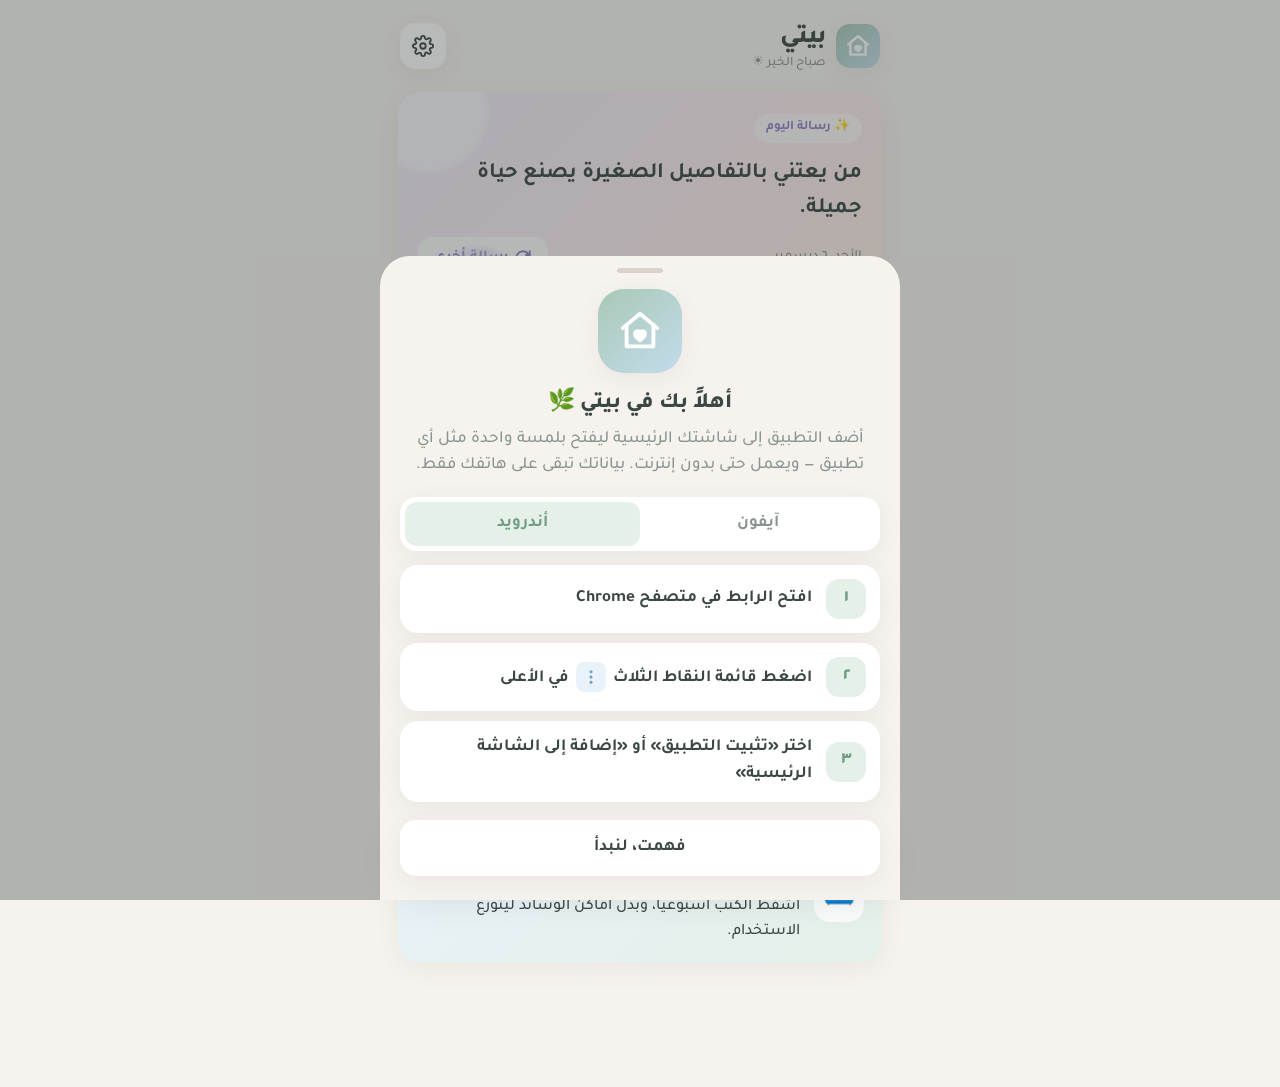
==== index.html @ 594f3a42 "Add files via upload" ====
<!DOCTYPE html>
<html lang="ar" dir="rtl">
<head>
<meta charset="UTF-8">
<meta name="viewport" content="width=device-width, initial-scale=1, viewport-fit=cover">
<meta name="theme-color" content="#F6F3EE">
<meta name="description" content="بيتي — رفيقك اليومي لتنظيم البيت: المهام، الوجبات، التسوق، والميزانية.">
<meta name="apple-mobile-web-app-capable" content="yes">
<meta name="mobile-web-app-capable" content="yes">
<meta name="apple-mobile-web-app-status-bar-style" content="default">
<meta name="apple-mobile-web-app-title" content="بيتي">
<meta property="og:title" content="بيتي — تنظيم البيت">
<meta property="og:description" content="المهام اليومية، الوجبات، التسوق، والميزانية في مكان واحد.">
<meta property="og:image" content="icon-512.png">
<link rel="manifest" href="manifest.json">
<link rel="icon" href="icon-192.png">
<link rel="apple-touch-icon" href="icon-192.png">
<title>بيتي</title>
<style>
@font-face{font-family:'Tajawal';font-style:normal;font-weight:400;font-display:swap;src:url([data-uri]) format('woff2');unicode-range:U+0600-06FF, U+0750-077F, U+0870-0891, U+0897-08E1, U+08E3-08FF, U+200C-200E, U+2010-2011, U+204F, U+2E41, U+FB50-FDFF, U+FE70-FE74, U+FE76-FEFC, U+102E0-102FB, U+10E60-10E7E, U+10EC2-10EC7, U+10EC9-10EEE, U+10EF0-10EFF, U+1EE00-1EE03, U+1EE05-1EE1F, U+1EE21-1EE22, U+1EE24, U+1EE27, U+1EE29-1EE32, U+1EE34-1EE37, U+1EE39, U+1EE3B, U+1EE42, U+1EE47, U+1EE49, U+1EE4B, U+1EE4D-1EE4F, U+1EE51-1EE52, U+1EE54, U+1EE57, U+1EE59, U+1EE5B, U+1EE5D, U+1EE5F, U+1EE61-1EE62, U+1EE64, U+1EE67-1EE6A, U+1EE6C-1EE72, U+1EE74-1EE77, U+1EE79-1EE7C, U+1EE7E, U+1EE80-1EE89, U+1EE8B-1EE9B, U+1EEA1-1EEA3, U+1EEA5-1EEA9, U+1EEAB-1EEBB, U+1EEF0-1EEF1;}
@font-face{font-family:'Tajawal';font-style:normal;font-weight:400;font-display:swap;src:url([data-uri]) format('woff2');unicode-range:U+0000-00FF, U+0131, U+0152-0153, U+02BB-02BC, U+02C6, U+02DA, U+02DC, U+0304, U+0308, U+0329, U+2000-206F, U+20AC, U+2122, U+2191, U+2193, U+2212, U+2215, U+FEFF, U+FFFD;}
@font-face{font-family:'Tajawal';font-style:normal;font-weight:500;font-display:swap;src:url([data-uri]) format('woff2');unicode-range:U+0600-06FF, U+0750-077F, U+0870-0891, U+0897-08E1, U+08E3-08FF, U+200C-200E, U+2010-2011, U+204F, U+2E41, U+FB50-FDFF, U+FE70-FE74, U+FE76-FEFC, U+102E0-102FB, U+10E60-10E7E, U+10EC2-10EC7, U+10EC9-10EEE, U+10EF0-10EFF, U+1EE00-1EE03, U+1EE05-1EE1F, U+1EE21-1EE22, U+1EE24, U+1EE27, U+1EE29-1EE32, U+1EE34-1EE37, U+1EE39, U+1EE3B, U+1EE42, U+1EE47, U+1EE49, U+1EE4B, U+1EE4D-1EE4F, U+1EE51-1EE52, U+1EE54, U+1EE57, U+1EE59, U+1EE5B, U+1EE5D, U+1EE5F, U+1EE61-1EE62, U+1EE64, U+1EE67-1EE6A, U+1EE6C-1EE72, U+1EE74-1EE77, U+1EE79-1EE7C, U+1EE7E, U+1EE80-1EE89, U+1EE8B-1EE9B, U+1EEA1-1EEA3, U+1EEA5-1EEA9, U+1EEAB-1EEBB, U+1EEF0-1EEF1;}
@font-face{font-family:'Tajawal';font-style:normal;font-weight:500;font-display:swap;src:url([data-uri]) format('woff2');unicode-range:U+0000-00FF, U+0131, U+0152-0153, U+02BB-02BC, U+02C6, U+02DA, U+02DC, U+0304, U+0308, U+0329, U+2000-206F, U+20AC, U+2122, U+2191, U+2193, U+2212, U+2215, U+FEFF, U+FFFD;}
@font-face{font-family:'Tajawal';font-style:normal;font-weight:700;font-display:swap;src:url([data-uri]) format('woff2');unicode-range:U+0600-06FF, U+0750-077F, U+0870-0891, U+0897-08E1, U+08E3-08FF, U+200C-200E, U+2010-2011, U+204F, U+2E41, U+FB50-FDFF, U+FE70-FE74, U+FE76-FEFC, U+102E0-102FB, U+10E60-10E7E, U+10EC2-10EC7, U+10EC9-10EEE, U+10EF0-10EFF, U+1EE00-1EE03, U+1EE05-1EE1F, U+1EE21-1EE22, U+1EE24, U+1EE27, U+1EE29-1EE32, U+1EE34-1EE37, U+1EE39, U+1EE3B, U+1EE42, U+1EE47, U+1EE49, U+1EE4B, U+1EE4D-1EE4F, U+1EE51-1EE52, U+1EE54, U+1EE57, U+1EE59, U+1EE5B, U+1EE5D, U+1EE5F, U+1EE61-1EE62, U+1EE64, U+1EE67-1EE6A, U+1EE6C-1EE72, U+1EE74-1EE77, U+1EE79-1EE7C, U+1EE7E, U+1EE80-1EE89, U+1EE8B-1EE9B, U+1EEA1-1EEA3, U+1EEA5-1EEA9, U+1EEAB-1EEBB, U+1EEF0-1EEF1;}
@font-face{font-family:'Tajawal';font-style:normal;font-weight:700;font-display:swap;src:url([data-uri]) format('woff2');unicode-range:U+0000-00FF, U+0131, U+0152-0153, U+02BB-02BC, U+02C6, U+02DA, U+02DC, U+0304, U+0308, U+0329, U+2000-206F, U+20AC, U+2122, U+2191, U+2193, U+2212, U+2215, U+FEFF, U+FFFD;}
@font-face{font-family:'Tajawal';font-style:normal;font-weight:800;font-display:swap;src:url([data-uri]) format('woff2');unicode-range:U+0600-06FF, U+0750-077F, U+0870-0891, U+0897-08E1, U+08E3-08FF, U+200C-200E, U+2010-2011, U+204F, U+2E41, U+FB50-FDFF, U+FE70-FE74, U+FE76-FEFC, U+102E0-102FB, U+10E60-10E7E, U+10EC2-10EC7, U+10EC9-10EEE, U+10EF0-10EFF, U+1EE00-1EE03, U+1EE05-1EE1F, U+1EE21-1EE22, U+1EE24, U+1EE27, U+1EE29-1EE32, U+1EE34-1EE37, U+1EE39, U+1EE3B, U+1EE42, U+1EE47, U+1EE49, U+1EE4B, U+1EE4D-1EE4F, U+1EE51-1EE52, U+1EE54, U+1EE57, U+1EE59, U+1EE5B, U+1EE5D, U+1EE5F, U+1EE61-1EE62, U+1EE64, U+1EE67-1EE6A, U+1EE6C-1EE72, U+1EE74-1EE77, U+1EE79-1EE7C, U+1EE7E, U+1EE80-1EE89, U+1EE8B-1EE9B, U+1EEA1-1EEA3, U+1EEA5-1EEA9, U+1EEAB-1EEBB, U+1EEF0-1EEF1;}
@font-face{font-family:'Tajawal';font-style:normal;font-weight:800;font-display:swap;src:url([data-uri]) format('woff2');unicode-range:U+0000-00FF, U+0131, U+0152-0153, U+02BB-02BC, U+02C6, U+02DA, U+02DC, U+0304, U+0308, U+0329, U+2000-206F, U+20AC, U+2122, U+2191, U+2193, U+2212, U+2215, U+FEFF, U+FFFD;}

/*FONTS*/
:root{
  --bg:#F6F3EE; --card:#FFFFFF; --ink:#3B4744; --muted:#8A9592; --line:#ECE7E0;
  --sage:#A9C8B5; --sage-d:#6F9C82; --sage-l:#E4F0E8;
  --lav:#CFC6EC; --lav-d:#8B7FC0; --lav-l:#EEEAF8;
  --peach:#F7CFBA; --peach-d:#D98E6A; --peach-l:#FCEDE4;
  --sky:#C3DCEC; --sky-d:#6E9FBF; --sky-l:#E8F2F8;
  --rose:#F3C7D1; --rose-d:#CC7F92; --rose-l:#FBEAEE;
  --r:22px; --shadow:0 6px 24px rgba(80,90,85,.07);
  --safe-b:env(safe-area-inset-bottom,0px); --safe-t:env(safe-area-inset-top,0px);
}
*{box-sizing:border-box;-webkit-tap-highlight-color:transparent}
[hidden]{display:none!important}
html,body{margin:0;padding:0}
body{font-family:'Tajawal',system-ui,sans-serif;background:var(--bg);color:var(--ink);font-size:17px;line-height:1.55;-webkit-font-smoothing:antialiased;min-height:100vh;overscroll-behavior-y:none}
button,input,select{font-family:inherit;color:inherit;font-size:inherit}
button{cursor:pointer;border:0;background:none}
.app{max-width:520px;margin:0 auto;padding:calc(14px + var(--safe-t)) 18px calc(110px + var(--safe-b));min-height:100vh}

/* header */
.top{display:flex;align-items:center;justify-content:space-between;margin:4px 2px 18px}
.brand{display:flex;align-items:center;gap:10px}
.logo{width:44px;height:44px;border-radius:14px;background:linear-gradient(140deg,var(--sage),var(--sky));display:grid;place-items:center;box-shadow:var(--shadow)}
.brand h1{margin:0;font-size:26px;font-weight:800;letter-spacing:-.3px}
.brand small{display:block;color:var(--muted);font-size:13px;margin-top:-4px;font-weight:500}
.icon-btn{width:46px;height:46px;border-radius:15px;background:var(--card);display:grid;place-items:center;box-shadow:var(--shadow)}
.icon-btn:active{transform:scale(.94)}

/* cards */
.card{background:var(--card);border-radius:var(--r);padding:18px;box-shadow:var(--shadow);margin-bottom:14px}
.sec-title{display:flex;align-items:center;justify-content:space-between;margin:22px 4px 10px}
.sec-title h2{margin:0;font-size:20px;font-weight:800}
.sec-title span{color:var(--muted);font-size:14px;font-weight:500}
.view{display:none;animation:fade .35s ease}
.view.active{display:block}
@keyframes fade{from{opacity:0;transform:translateY(8px)}to{opacity:1;transform:none}}

/* affirmation */
.aff{position:relative;overflow:hidden;background:linear-gradient(135deg,var(--lav-l),var(--rose-l) 60%,var(--peach-l));padding:22px 20px 18px}
.aff .lbl{display:inline-flex;align-items:center;gap:6px;font-size:13px;font-weight:700;color:var(--lav-d);background:rgba(255,255,255,.65);padding:4px 12px;border-radius:99px}
.aff p{font-size:22px;font-weight:700;margin:14px 0 10px;line-height:1.6;min-height:70px;transition:opacity .3s}
.aff .row{display:flex;justify-content:space-between;align-items:center}
.aff .row small{color:var(--muted);font-weight:500}
.aff button{background:rgba(255,255,255,.75);height:42px;padding:0 16px;border-radius:14px;font-weight:700;font-size:15px;color:var(--lav-d);display:flex;gap:6px;align-items:center}
.aff .blob{position:absolute;border-radius:50%;filter:blur(2px);opacity:.5}

/* summary tiles */
.tiles{display:grid;grid-template-columns:1fr 1fr;gap:12px}
.tile{border-radius:var(--r);padding:16px;min-height:120px;display:flex;flex-direction:column;justify-content:space-between;text-align:right;box-shadow:var(--shadow)}
.tile:active{transform:scale(.97)}
.tile .t{font-size:14px;font-weight:700;opacity:.8}
.tile .v{font-size:28px;font-weight:800;line-height:1.2}
.tile .s{font-size:13px;font-weight:500;opacity:.75}
.tile.sage{background:var(--sage-l);color:#3d6650}.tile.peach{background:var(--peach-l);color:#8c4f33}
.tile.wide{grid-column:span 2;min-height:auto;background:var(--sky-l);color:#3b6580}
.ring{width:64px;height:64px}
.tile-row{display:flex;justify-content:space-between;align-items:center}

/* tasks */
.progress{display:flex;align-items:center;gap:16px}
.progress .bar{flex:1;height:12px;border-radius:99px;background:var(--sage-l);overflow:hidden}
.progress .bar i{display:block;height:100%;background:linear-gradient(90deg,var(--sage),var(--sage-d));border-radius:99px;transition:width .6s cubic-bezier(.3,1.4,.5,1)}
.progress b{font-size:22px;font-weight:800;color:var(--sage-d);min-width:56px;text-align:left}
.task{display:flex;align-items:center;gap:14px;padding:14px 14px;border-radius:18px;background:var(--card);margin-bottom:10px;box-shadow:var(--shadow);min-height:66px;position:relative;transition:background .3s, transform .15s;user-select:none}
.task:active{transform:scale(.985)}
.task .emo{width:42px;height:42px;border-radius:13px;display:grid;place-items:center;font-size:21px;flex-shrink:0;background:var(--bg)}
.task .name{flex:1;font-weight:600;font-size:17px;transition:color .3s}
.task .name s{text-decoration:none;background:linear-gradient(currentColor,currentColor) no-repeat right center / 0 2px;transition:background-size .35s ease}
.task.done{background:#FBFDFB}
.task.done .name{color:var(--muted)}
.task.done .name s{background-size:100% 2px}
.chk{width:38px;height:38px;border-radius:50%;border:2.5px solid #D5DED9;display:grid;place-items:center;flex-shrink:0;position:relative;transition:all .25s}
.chk svg{width:22px;height:22px}
.chk path{stroke:#fff;stroke-width:3.2;fill:none;stroke-linecap:round;stroke-linejoin:round;stroke-dasharray:24;stroke-dashoffset:24;transition:stroke-dashoffset .35s ease .1s}
.task.done .chk{background:var(--sage-d);border-color:var(--sage-d);animation:pop .45s cubic-bezier(.3,1.8,.5,1)}
.task.done .chk path{stroke-dashoffset:0}
@keyframes pop{0%{transform:scale(.6)}60%{transform:scale(1.18)}100%{transform:scale(1)}}
.burst{position:absolute;width:7px;height:7px;border-radius:50%;pointer-events:none;animation:burst .6s ease-out forwards}
@keyframes burst{to{transform:translate(var(--x),var(--y)) scale(.2);opacity:0}}
.del{width:36px;height:36px;border-radius:12px;display:grid;place-items:center;color:#C4CBC8;flex-shrink:0}
.del:active{background:var(--rose-l);color:var(--rose-d)}
.editing .del{display:grid}.del{display:none}
.add-row{display:flex;gap:10px;margin-top:6px}
.inp{flex:1;height:56px;border-radius:16px;border:2px solid var(--line);background:var(--card);padding:0 16px;outline:none;transition:border .2s;min-width:0}
.inp:focus{border-color:var(--sage)}
.btn{height:56px;padding:0 20px;border-radius:16px;font-weight:700;display:inline-flex;align-items:center;justify-content:center;gap:8px;transition:transform .12s}
.btn:active{transform:scale(.96)}
.btn.primary{background:var(--sage-d);color:#fff}
.btn.soft{background:var(--sage-l);color:var(--sage-d)}
.btn.lav{background:var(--lav-d);color:#fff}
.btn.peach{background:var(--peach-d);color:#fff}
.btn.ghost{background:var(--card);box-shadow:var(--shadow)}
.btn.block{width:100%}
.link-btn{color:var(--sage-d);font-weight:700;font-size:15px;padding:8px 4px}

/* meals */
.daynav{display:flex;align-items:center;justify-content:space-between;background:var(--card);border-radius:18px;padding:8px;box-shadow:var(--shadow);margin-bottom:14px}
.daynav button{width:48px;height:48px;border-radius:14px;background:var(--bg);display:grid;place-items:center}
.daynav .d{text-align:center}
.daynav .d b{display:block;font-size:18px;font-weight:800}
.daynav .d small{color:var(--muted);font-size:13px;font-weight:500}
.meal{display:flex;gap:14px;align-items:flex-start;padding:16px;border-radius:20px;margin-bottom:12px;background:var(--card);box-shadow:var(--shadow)}
.meal .mi{width:52px;height:52px;border-radius:16px;display:grid;place-items:center;font-size:26px;flex-shrink:0}
.meal .mb{flex:1;min-width:0}
.meal label{display:block;font-weight:800;font-size:16px;margin-bottom:6px}
.meal input{width:100%;border:0;border-bottom:2px dashed var(--line);background:transparent;padding:6px 0 8px;outline:none;font-size:17px;font-weight:500}
.meal input:focus{border-bottom-color:var(--lav)}
.meal .miss{font-size:13px;color:var(--peach-d);margin-top:6px;font-weight:500}
.meal.flash{animation:flash .7s ease}
@keyframes flash{0%{transform:scale(.97);background:var(--lav-l)}100%{transform:none}}
.pantry{margin-top:4px}
.pantry summary{list-style:none;display:flex;justify-content:space-between;align-items:center;font-weight:800;cursor:pointer;min-height:44px}
.pantry summary::-webkit-details-marker{display:none}
.pantry summary .car{transition:transform .25s}
.pantry[open] summary .car{transform:rotate(180deg)}
.chips{display:flex;flex-wrap:wrap;gap:8px;margin-top:10px}
.chip{height:42px;padding:0 15px;border-radius:99px;background:var(--bg);font-weight:600;font-size:15px;border:2px solid transparent;transition:all .2s}
.chip.on{background:var(--lav-l);border-color:var(--lav);color:#5d509a}
.gen-btn{width:100%;height:60px;border-radius:18px;background:linear-gradient(135deg,var(--lav-d),#A99BD8);color:#fff;font-weight:800;font-size:18px;display:flex;align-items:center;justify-content:center;gap:10px;box-shadow:0 8px 22px rgba(139,127,192,.35);margin:4px 0 18px}
.gen-btn:active{transform:scale(.97)}
.gen-btn.spin svg{animation:spin .7s linear}
@keyframes spin{to{transform:rotate(360deg)}}

/* budget */
.total-card{background:linear-gradient(140deg,var(--peach-l),var(--rose-l));padding:22px 20px;text-align:center}
.total-card .lbl{font-weight:700;color:var(--peach-d);font-size:15px}
.total-card .big{font-size:46px;font-weight:800;line-height:1.15;margin:6px 0 2px;letter-spacing:-.5px}
.total-card .big small{font-size:20px;font-weight:700;margin-right:4px}
.total-card .sub{display:flex;justify-content:center;gap:18px;color:#8c6a5c;font-size:14px;font-weight:600;margin-top:8px;flex-wrap:wrap}
.limit{margin-top:14px}
.limit .bar{height:10px;border-radius:99px;background:rgba(255,255,255,.7);overflow:hidden}
.limit .bar i{display:block;height:100%;border-radius:99px;background:var(--peach-d);transition:width .5s}
.limit small{display:block;margin-top:6px;font-weight:600;color:#8c6a5c}
.bump{animation:bump .45s ease}
@keyframes bump{40%{transform:scale(1.08)}}
.exp-form{display:grid;grid-template-columns:minmax(0,1fr);gap:10px}
.exp-form .r{display:flex;gap:10px}
.amt{max-width:140px;text-align:center;font-weight:800;font-size:20px}
.cats{display:flex;gap:8px;overflow-x:auto;padding-bottom:2px;scrollbar-width:none}
.cats::-webkit-scrollbar{display:none}
.cat{flex-shrink:0;height:44px;padding:0 14px;border-radius:14px;background:var(--bg);font-weight:600;font-size:15px;border:2px solid transparent;display:flex;align-items:center;gap:6px}
.cat.on{background:var(--peach-l);border-color:var(--peach);color:#8c4f33}
.exp{display:flex;align-items:center;gap:12px;padding:12px 4px;border-bottom:1px solid var(--line)}
.exp:last-child{border-bottom:0}
.exp .ce{width:44px;height:44px;border-radius:14px;display:grid;place-items:center;font-size:20px;background:var(--peach-l);flex-shrink:0}
.exp .en{flex:1;min-width:0}
.exp .en b{display:block;font-weight:700;white-space:nowrap;overflow:hidden;text-overflow:ellipsis}
.exp .en small{color:var(--muted);font-size:13px}
.exp .ea{font-weight:800;font-size:17px;white-space:nowrap}
.exp .x{width:38px;height:38px;border-radius:12px;display:grid;place-items:center;color:#C8CECB}
.exp .x:active{background:var(--rose-l);color:var(--rose-d)}
.empty{text-align:center;color:var(--muted);padding:22px 10px;font-weight:500}
.empty .e{font-size:38px;display:block;margin-bottom:6px}

/* nav */
.nav{position:fixed;bottom:0;left:0;right:0;z-index:20;padding:0 14px calc(12px + var(--safe-b));pointer-events:none}
.nav-in{max-width:492px;margin:0 auto;background:rgba(255,255,255,.92);backdrop-filter:blur(14px);-webkit-backdrop-filter:blur(14px);border-radius:26px;display:flex;padding:8px;box-shadow:0 10px 34px rgba(60,70,65,.13);pointer-events:auto}
.nav button{flex:1;height:62px;border-radius:19px;display:flex;flex-direction:column;align-items:center;justify-content:center;gap:2px;font-size:13px;font-weight:700;color:var(--muted);transition:all .25s}
.nav button svg{width:24px;height:24px;transition:transform .25s}
.nav button.on{background:var(--sage-l);color:var(--sage-d)}
.nav button.on svg{transform:translateY(-1px) scale(1.08)}

/* sheet / modal */
.overlay{position:fixed;inset:0;background:rgba(50,58,55,.35);z-index:50;display:flex;align-items:flex-end;justify-content:center;opacity:0;pointer-events:none;transition:opacity .3s}
.overlay.show{opacity:1;pointer-events:auto}
.sheet{width:100%;max-width:520px;background:var(--bg);border-radius:30px 30px 0 0;padding:12px 20px calc(24px + var(--safe-b));transform:translateY(100%);transition:transform .4s cubic-bezier(.2,.9,.3,1);max-height:90vh;overflow-y:auto}
.overlay.show .sheet{transform:none}
.grab{width:46px;height:5px;border-radius:9px;background:#D9D3CB;margin:0 auto 16px}
.sheet h3{margin:0 0 6px;font-size:22px;font-weight:800;text-align:center}
.sheet .lead{text-align:center;color:var(--muted);margin:0 0 18px;font-weight:500}
.steps{display:grid;gap:10px;margin-bottom:18px}
.step{display:flex;gap:14px;align-items:center;background:var(--card);border-radius:18px;padding:14px;box-shadow:var(--shadow)}
.step .n{width:40px;height:40px;border-radius:13px;background:var(--sage-l);color:var(--sage-d);display:grid;place-items:center;font-weight:800;flex-shrink:0}
.step p{margin:0;font-weight:600}
.step .ic{display:inline-grid;place-items:center;vertical-align:middle;background:var(--sky-l);border-radius:8px;width:30px;height:30px;margin:0 3px}
.tabs-os{display:flex;background:var(--card);border-radius:16px;padding:5px;margin-bottom:14px;box-shadow:var(--shadow)}
.tabs-os button{flex:1;height:44px;border-radius:12px;font-weight:700;color:var(--muted)}
.tabs-os button.on{background:var(--sage-l);color:var(--sage-d)}
.hero-ic{width:84px;height:84px;border-radius:26px;margin:4px auto 14px;background:linear-gradient(140deg,var(--sage),var(--sky));display:grid;place-items:center;box-shadow:var(--shadow)}
.field{margin-bottom:14px}
.field label{display:block;font-weight:700;margin:0 4px 8px}
.field .inp{width:100%}
.danger{color:var(--rose-d);background:var(--rose-l)}

/* toast */
.toast{position:fixed;top:calc(16px + var(--safe-t));left:50%;transform:translate(-50%,-140%);background:var(--ink);color:#fff;padding:12px 22px;border-radius:16px;font-weight:700;z-index:60;transition:transform .4s cubic-bezier(.2,1.4,.4,1);box-shadow:0 10px 30px rgba(0,0,0,.18);white-space:nowrap;max-width:92vw;opacity:0;visibility:hidden}
.toast.show{transform:translate(-50%,0);opacity:1;visibility:visible}
.confetti{position:fixed;top:-12px;width:10px;height:14px;border-radius:3px;z-index:70;pointer-events:none;animation:fall linear forwards}
@keyframes fall{to{transform:translateY(105vh) rotate(720deg)}}
@media (prefers-reduced-motion:reduce){*{animation-duration:.01ms!important;transition-duration:.01ms!important}}

/* ===== v2 additions ===== */
.nav button{font-size:12px;height:60px}
.nav button svg{width:23px;height:23px}
.badge{position:absolute;top:6px;margin-right:22px;min-width:18px;height:18px;border-radius:9px;background:var(--peach-d);color:#fff;font-size:11px;display:grid;place-items:center;padding:0 5px}
.nav button{position:relative}
.seg{display:flex;background:var(--card);border-radius:16px;padding:5px;margin-bottom:14px;box-shadow:var(--shadow)}
.seg button{flex:1;height:46px;border-radius:12px;font-weight:700;color:var(--muted);transition:all .2s}
.seg button.on{background:var(--sage-l);color:var(--sage-d)}
.tip{background:linear-gradient(135deg,var(--sky-l),var(--sage-l));display:flex;gap:14px;align-items:flex-start}
.tip .ti{width:50px;height:50px;border-radius:16px;background:rgba(255,255,255,.75);display:grid;place-items:center;font-size:26px;flex-shrink:0}
.tip b{display:block;font-size:14px;color:var(--sky-d);margin-bottom:2px}
.tip p{margin:0;font-weight:500;font-size:16px}
.tile.lav{background:var(--lav-l);color:#5d509a}
.tile.sky{background:var(--sky-l);color:#3b6580}
.tile.wide{background:#fff}
.tile.wide.meals{background:var(--rose-l);color:#8a4b5b}
.freq{font-size:12px;font-weight:700;padding:3px 9px;border-radius:99px;background:var(--bg);color:var(--muted);white-space:nowrap}
.freq.w{background:var(--sky-l);color:var(--sky-d)}.freq.m{background:var(--lav-l);color:var(--lav-d)}.freq.d{background:var(--sage-l);color:var(--sage-d)}
.task .meta{flex:1;min-width:0}
.task .meta .name{display:block}
.task .meta small{display:block;margin-top:2px}
.group-h{font-weight:800;font-size:15px;color:var(--muted);margin:18px 6px 8px;display:flex;align-items:center;gap:8px}
.add-card{background:var(--card);border-radius:var(--r);padding:14px;box-shadow:var(--shadow);margin-top:14px;display:grid;gap:12px;grid-template-columns:minmax(0,1fr)}
.mini-chips{display:flex;gap:6px;flex-wrap:wrap}
.mini{height:40px;min-width:44px;padding:0 12px;border-radius:12px;background:var(--bg);font-weight:700;font-size:14px;border:2px solid transparent}
.mini.on{background:var(--sage-l);border-color:var(--sage);color:var(--sage-d)}
select.inp{appearance:none;-webkit-appearance:none}
.lib-room{margin-bottom:16px}
.lib-room h4{margin:0 4px 8px;font-size:16px;font-weight:800}
.lib-item{height:auto;min-height:46px;padding:8px 12px;border-radius:14px;background:var(--card);box-shadow:var(--shadow);font-weight:600;font-size:15px;display:inline-flex;align-items:center;gap:6px;border:2px solid transparent}
.lib-item.added{border-color:var(--sage);background:var(--sage-l)}
.upcoming{display:flex;gap:8px;overflow-x:auto;padding:2px 2px 6px;scrollbar-width:none}
.upcoming::-webkit-scrollbar{display:none}
.up{flex-shrink:0;background:var(--card);border-radius:16px;padding:10px 14px;box-shadow:var(--shadow);font-size:14px;font-weight:600;max-width:200px}
.up small{display:block;color:var(--muted);font-weight:500}
.meal .info{width:42px;height:42px;border-radius:13px;background:var(--bg);display:grid;place-items:center;flex-shrink:0;align-self:center;color:var(--lav-d)}
.gen-row{display:grid;grid-template-columns:1fr auto;gap:10px;margin:4px 0 18px}
.gen-row .gen-btn{margin:0}
.week-btn{height:60px;padding:0 16px;border-radius:18px;background:var(--lav-l);color:var(--lav-d);font-weight:800;font-size:15px}
.week-btn:active{transform:scale(.96)}
.pg{margin-top:12px}
.pg h5{margin:0 2px 6px;font-size:14px;color:var(--muted);font-weight:700}
.rec-meta{display:flex;justify-content:center;gap:10px;margin-bottom:16px;flex-wrap:wrap}
.rec-meta span{background:var(--card);padding:6px 14px;border-radius:99px;font-weight:700;font-size:14px;box-shadow:var(--shadow)}
.ing{display:flex;flex-wrap:wrap;gap:8px;margin-bottom:16px}
.ing span{padding:7px 13px;border-radius:99px;font-weight:600;font-size:15px}
.ing .have{background:var(--sage-l);color:var(--sage-d)}
.ing .need{background:var(--peach-l);color:var(--peach-d)}
.rsteps{counter-reset:s;display:grid;gap:10px;margin-bottom:18px}
.rsteps div{background:var(--card);border-radius:16px;padding:12px 14px;display:flex;gap:12px;align-items:flex-start;box-shadow:var(--shadow);font-weight:500}
.rsteps div::before{counter-increment:s;content:counter(s,arabic-indic);width:30px;height:30px;border-radius:10px;background:var(--lav-l);color:var(--lav-d);font-weight:800;display:grid;place-items:center;flex-shrink:0}
.shop-item{display:flex;align-items:center;gap:12px;padding:12px 14px;background:var(--card);border-radius:18px;box-shadow:var(--shadow);margin-bottom:8px;min-height:62px;user-select:none}
.shop-item .chk{width:34px;height:34px}
.shop-item.done{opacity:.6}
.shop-item.done .chk{background:var(--sky-d);border-color:var(--sky-d)}
.shop-item.done .chk path{stroke-dashoffset:0}
.shop-item .name{flex:1;font-weight:600}
.shop-item.done .name{text-decoration:line-through;color:var(--muted)}
.shop-head{display:flex;gap:8px;margin:14px 0 10px;align-items:center}
.shop-head h2{flex:1;margin:0;font-size:20px;font-weight:800}
.sm-btn{height:42px;padding:0 14px;border-radius:13px;background:var(--card);box-shadow:var(--shadow);font-weight:700;font-size:14px;display:inline-flex;align-items:center;gap:6px}
.sm-btn:active{transform:scale(.95)}
.sugg{margin-top:10px}
.sugg .chip{height:38px;font-size:14px}
.chip.add::before{content:'+ ';color:var(--sky-d);font-weight:800}
.chip.need{background:var(--peach-l)}
.chart{display:flex;align-items:flex-end;gap:8px;height:150px;padding-top:24px}
.chart .col{flex:1;display:flex;flex-direction:column;align-items:center;gap:6px;height:100%;justify-content:flex-end}
.chart .bar{width:100%;max-width:34px;border-radius:10px 10px 6px 6px;background:var(--peach);min-height:4px;position:relative;transition:height .6s cubic-bezier(.3,1.2,.5,1)}
.chart .bar.today{background:var(--peach-d)}
.chart .bar span{position:absolute;top:-20px;left:50%;transform:translateX(-50%);font-size:11px;font-weight:700;color:var(--muted);white-space:nowrap}
.chart .col small{font-size:12px;color:var(--muted);font-weight:600}
.catrow{display:flex;align-items:center;gap:10px;margin:10px 0}
.catrow .cn{width:110px;font-weight:600;font-size:14px;white-space:nowrap;overflow:hidden;text-overflow:ellipsis}
.catrow .cb{flex:1;height:10px;background:var(--bg);border-radius:99px;overflow:hidden}
.catrow .cb i{display:block;height:100%;border-radius:99px;background:var(--peach-d)}
.catrow .cv{font-weight:700;font-size:13px;min-width:70px;text-align:left}
.update-bar{position:fixed;left:14px;right:14px;bottom:calc(96px + var(--safe-b));max-width:492px;margin:0 auto;background:var(--ink);color:#fff;border-radius:18px;padding:12px 14px;display:flex;align-items:center;gap:12px;z-index:30;box-shadow:0 10px 30px rgba(0,0,0,.2);transform:translateY(160%);transition:transform .4s cubic-bezier(.2,1.2,.4,1),visibility .4s;visibility:hidden;pointer-events:none}
.update-bar.show{transform:none;visibility:visible;pointer-events:auto}
.update-bar p{margin:0;flex:1;font-weight:600;font-size:15px}
.update-bar button{height:42px;padding:0 16px;border-radius:12px;background:var(--sage);color:var(--ink);font-weight:800}
.news{display:grid;gap:8px;margin-bottom:18px}
.news div{background:var(--card);border-radius:14px;padding:12px 14px;font-weight:600;box-shadow:var(--shadow)}
.ver{text-align:center;color:var(--muted);font-size:13px;margin-top:14px}
.row2{display:grid;grid-template-columns:1fr 1fr;gap:10px}

</style>
</head>
<body>
<div class="app">
  <header class="top">
    <div class="brand">
      <div class="logo"><svg width="26" height="26" viewBox="0 0 24 24" fill="none" stroke="#fff" stroke-width="2.2" stroke-linecap="round" stroke-linejoin="round"><path d="M3 10.5 12 3l9 7.5"/><path d="M5 9.5V20h14V9.5"/><path d="M12 17.2s-3-1.8-3-3.8a1.6 1.6 0 0 1 3-.8 1.6 1.6 0 0 1 3 .8c0 2-3 3.8-3 3.8z" fill="#fff" stroke-width="1.2"/></svg></div>
      <div><h1>بيتي</h1><small id="greet">صباح الخير</small></div>
    </div>
    <button class="icon-btn" id="settingsBtn" aria-label="الإعدادات"><svg width="22" height="22" viewBox="0 0 24 24" fill="none" stroke="currentColor" stroke-width="2" stroke-linecap="round" stroke-linejoin="round"><circle cx="12" cy="12" r="3"/><path d="M19.4 15a1.7 1.7 0 0 0 .3 1.8l.1.1a2 2 0 1 1-2.8 2.8l-.1-.1a1.7 1.7 0 0 0-1.8-.3 1.7 1.7 0 0 0-1 1.5V21a2 2 0 1 1-4 0v-.1a1.7 1.7 0 0 0-1.1-1.5 1.7 1.7 0 0 0-1.8.3l-.1.1a2 2 0 1 1-2.8-2.8l.1-.1a1.7 1.7 0 0 0 .3-1.8 1.7 1.7 0 0 0-1.5-1H3a2 2 0 1 1 0-4h.1a1.7 1.7 0 0 0 1.5-1.1 1.7 1.7 0 0 0-.3-1.8l-.1-.1a2 2 0 1 1 2.8-2.8l.1.1a1.7 1.7 0 0 0 1.8.3H9a1.7 1.7 0 0 0 1-1.5V3a2 2 0 1 1 4 0v.1a1.7 1.7 0 0 0 1 1.5 1.7 1.7 0 0 0 1.8-.3l.1-.1a2 2 0 1 1 2.8 2.8l-.1.1a1.7 1.7 0 0 0-.3 1.8V9a1.7 1.7 0 0 0 1.5 1H21a2 2 0 1 1 0 4h-.1a1.7 1.7 0 0 0-1.5 1z"/></svg></button>
  </header>

  <!-- HOME -->
  <section class="view active" id="v-home">
    <div class="card aff">
      <div class="blob" style="width:120px;height:120px;background:#fff;top:-40px;left:-30px"></div>
      <div class="blob" style="width:80px;height:80px;background:var(--lav);bottom:-30px;left:40px;opacity:.35"></div>
      <span class="lbl">✨ رسالة اليوم</span>
      <p id="affText"></p>
      <div class="row">
        <small id="todayLbl"></small>
        <button id="affNext"><svg width="18" height="18" viewBox="0 0 24 24" fill="none" stroke="currentColor" stroke-width="2.4" stroke-linecap="round"><path d="M21 12a9 9 0 1 1-3-6.7L21 8"/><path d="M21 3v5h-5"/></svg>رسالة أخرى</button>
      </div>
    </div>

    <div class="sec-title"><h2>ملخص اليوم</h2></div>
    <div class="tiles">
      <button class="tile sage" data-go="tasks">
        <div class="tile-row"><span class="t">المهام</span>
          <svg class="ring" viewBox="0 0 64 64"><circle cx="32" cy="32" r="26" fill="none" stroke="#fff" stroke-width="7"/><circle id="ring" cx="32" cy="32" r="26" fill="none" stroke="#6F9C82" stroke-width="7" stroke-linecap="round" stroke-dasharray="163.4" stroke-dashoffset="163.4" transform="rotate(-90 32 32)" style="transition:stroke-dashoffset .8s ease"/></svg>
        </div>
        <div><div class="v" id="hTasks">٠/٠</div><div class="s" id="hTasksS"></div></div>
      </button>
      <button class="tile peach" data-go="budget">
        <span class="t">مصروف اليوم</span>
        <div><div class="v" id="hSpend">٠</div><div class="s" id="hSpendS"></div></div>
      </button>
      <button class="tile wide meals" data-go="meals">
        <div class="tile-row" style="margin-bottom:8px"><span class="t">🍽️ وجبات اليوم</span><span class="s">اضغط للتعديل ←</span></div>
        <div id="hMeals" style="display:grid;gap:6px;font-weight:600;font-size:16px"></div>
      </button>
      <button class="tile sky" data-go="shop">
        <span class="t">🛒 قائمة التسوق</span>
        <div><div class="v" id="hShop">٠</div><div class="s" id="hShopS"></div></div>
      </button>
      <button class="tile lav" data-go="tasks" id="hNextTile">
        <span class="t">📅 القادم</span>
        <div><div class="v" style="font-size:18px" id="hNext">—</div><div class="s" id="hNextS"></div></div>
      </button>
    </div>

    <div class="sec-title"><h2>نصيحة اليوم</h2><span id="tipNo"></span></div>
    <div class="card tip"><span class="ti" id="tipE">💡</span><div><b>جرّب اليوم</b><p id="tipText"></p></div></div>
  </section>

  <!-- TASKS -->
  <section class="view" id="v-tasks">
    <div class="seg" id="taskSeg"><button data-seg="today" class="on">مهام اليوم</button><button data-seg="all">كل المهام</button></div>
    <div id="tasksToday">
      <div class="card">
        <div style="display:flex;justify-content:space-between;align-items:center;margin-bottom:12px">
          <div><div style="font-weight:800;font-size:20px">مهام اليوم</div><small style="color:var(--muted);font-weight:500" id="tasksDate"></small></div>
          <button class="link-btn" id="libBtn1">💡 أفكار</button>
        </div>
        <div class="progress"><div class="bar"><i id="tBar" style="width:0"></i></div><b id="tPct">٠٪</b></div>
      </div>
      <div id="taskList"></div>
      <div class="group-h" id="upH" hidden>📅 خلال الأيام القادمة</div>
      <div class="upcoming" id="upList"></div>
    </div>
    <div id="tasksAll" hidden>
      <div id="allList"></div>
    </div>
    <form class="add-card" id="addTaskForm" autocomplete="off">
      <div class="add-row" style="margin:0">
        <input class="inp" id="newTask" placeholder="أضف مهمة جديدة…" maxlength="60">
        <button class="btn primary" type="submit" aria-label="إضافة"><svg width="22" height="22" viewBox="0 0 24 24" fill="none" stroke="currentColor" stroke-width="2.6" stroke-linecap="round"><path d="M12 5v14M5 12h14"/></svg></button>
      </div>
      <div class="mini-chips" id="freqChips">
        <button type="button" class="mini on" data-f="d">يومياً</button>
        <button type="button" class="mini" data-f="w">أسبوعياً</button>
        <button type="button" class="mini" data-f="m">شهرياً</button>
      </div>
      <div class="mini-chips" id="wdChips" hidden></div>
      <div id="mdBox" hidden><select class="inp" id="mdSel" style="width:100%"></select></div>
    </form>
    <button class="btn ghost block" id="libBtn2" style="margin-top:12px">💡 مكتبة أفكار المهام حسب الغرفة</button>
  </section>

  <!-- MEALS -->
  <section class="view" id="v-meals">
    <div class="daynav">
      <button id="mPrev" aria-label="اليوم السابق"><svg width="22" height="22" viewBox="0 0 24 24" fill="none" stroke="currentColor" stroke-width="2.4" stroke-linecap="round"><path d="m9 6 6 6-6 6"/></svg></button>
      <div class="d"><b id="mDay"></b><small id="mDate"></small></div>
      <button id="mNext" aria-label="اليوم التالي"><svg width="22" height="22" viewBox="0 0 24 24" fill="none" stroke="currentColor" stroke-width="2.4" stroke-linecap="round"><path d="m15 6-6 6 6 6"/></svg></button>
    </div>
    <div id="mealList"></div>
    <div class="gen-row">
      <button class="gen-btn" id="genBtn"><svg width="22" height="22" viewBox="0 0 24 24" fill="none" stroke="currentColor" stroke-width="2.2" stroke-linecap="round" stroke-linejoin="round"><path d="M12 3v3M12 18v3M3 12h3M18 12h3M5.6 5.6l2.1 2.1M16.3 16.3l2.1 2.1M5.6 18.4l2.1-2.1M16.3 7.7l2.1-2.1"/></svg>اقترح لهذا اليوم</button>
      <button class="week-btn" id="genWeek">خطة أسبوع</button>
    </div>
    <button class="btn ghost block" id="missToShop" hidden style="margin:-6px 0 16px">🛒 أضف المكونات الناقصة لقائمة التسوق</button>
    <details class="card pantry" id="pantryBox">
      <summary><span>🧺 مخزون المطبخ <small style="color:var(--muted);font-weight:500" id="pantryCount"></small></span><svg class="car" width="20" height="20" viewBox="0 0 24 24" fill="none" stroke="currentColor" stroke-width="2.4" stroke-linecap="round"><path d="m6 9 6 6 6-6"/></svg></summary>
      <p style="margin:6px 0 0;color:var(--muted);font-size:14px">اختر المتوفر عندك، وسنقترح وجبات منه.</p>
      <div id="pantryChips"></div>
    </details>
    <button class="btn ghost block" id="browseBtn">📖 تصفح كل الوصفات</button>
  </section>

  <!-- SHOP -->
  <section class="view" id="v-shop">
    <form class="add-card" id="shopForm" autocomplete="off" style="margin-top:0">
      <div class="add-row" style="margin:0">
        <input class="inp" id="shopInp" placeholder="ماذا تحتاج أن تشتري؟" maxlength="40">
        <button class="btn primary" type="submit" aria-label="إضافة" style="background:var(--sky-d)"><svg width="22" height="22" viewBox="0 0 24 24" fill="none" stroke="currentColor" stroke-width="2.6" stroke-linecap="round"><path d="M12 5v14M5 12h14"/></svg></button>
      </div>
      <div class="chips sugg" id="shopSugg" style="margin-top:0"></div>
    </form>
    <div class="shop-head"><h2>القائمة <small style="color:var(--muted);font-size:15px" id="shopCount"></small></h2>
      <button class="sm-btn" id="shareShop">📤 مشاركة</button>
      <button class="sm-btn" id="clearShop">🧹 حذف المشترى</button>
    </div>
    <div id="shopList"></div>
    <p style="text-align:center;color:var(--muted);font-size:14px;margin-top:14px">عند شراء صنف من أصناف المطبخ، يُضاف تلقائياً إلى المخزون 🧺</p>
  </section>

  <!-- BUDGET -->
  <section class="view" id="v-budget">
    <div class="daynav">
      <button id="bPrev" aria-label="اليوم السابق"><svg width="22" height="22" viewBox="0 0 24 24" fill="none" stroke="currentColor" stroke-width="2.4" stroke-linecap="round"><path d="m9 6 6 6-6 6"/></svg></button>
      <div class="d"><b id="bDay"></b><small id="bDate"></small></div>
      <button id="bNext" aria-label="اليوم التالي"><svg width="22" height="22" viewBox="0 0 24 24" fill="none" stroke="currentColor" stroke-width="2.4" stroke-linecap="round"><path d="m15 6-6 6 6 6"/></svg></button>
    </div>
    <div class="card total-card">
      <div class="lbl" id="bLbl">إجمالي مصروف اليوم</div>
      <div class="big" id="bTotal">٠</div>
      <div class="sub"><span id="bCount"></span><span>•</span><span id="bMonth"></span></div>
      <div class="limit" id="limitBox" hidden><div class="bar"><i id="limitBar"></i></div><small id="limitTxt"></small></div>
    </div>
    <form class="card exp-form" id="expForm" autocomplete="off">
      <div class="r">
        <input class="inp amt" id="expAmt" inputmode="decimal" placeholder="المبلغ">
        <input class="inp" id="expNote" placeholder="على ماذا؟ (اختياري)" maxlength="40">
      </div>
      <div class="cats" id="cats"></div>
      <button class="btn peach block" type="submit"><svg width="20" height="20" viewBox="0 0 24 24" fill="none" stroke="currentColor" stroke-width="2.6" stroke-linecap="round"><path d="M12 5v14M5 12h14"/></svg>أضف المصروف</button>
    </form>
    <div class="sec-title"><h2>المصاريف</h2><span id="bDate2"></span></div>
    <div class="card" id="expList" style="padding:6px 14px"></div>
    <div class="sec-title"><h2>آخر ٧ أيام</h2><span id="weekSum"></span></div>
    <div class="card"><div class="chart" id="chart"></div></div>
    <div class="sec-title"><h2>توزيع مصروف الشهر</h2><span id="monthName"></span></div>
    <div class="card" id="catBreak"></div>
  </section>
</div>

<nav class="nav"><div class="nav-in">
  <button data-tab="home" class="on"><svg viewBox="0 0 24 24" fill="none" stroke="currentColor" stroke-width="2.1" stroke-linecap="round" stroke-linejoin="round"><path d="M3 10.5 12 3l9 7.5V20a1 1 0 0 1-1 1h-5v-6h-6v6H4a1 1 0 0 1-1-1z"/></svg>الرئيسية</button>
  <button data-tab="tasks"><svg viewBox="0 0 24 24" fill="none" stroke="currentColor" stroke-width="2.1" stroke-linecap="round" stroke-linejoin="round"><rect x="4" y="3" width="16" height="18" rx="3"/><path d="m8.5 12 2.2 2.2L15.5 9.5"/></svg>المهام</button>
  <button data-tab="meals"><svg viewBox="0 0 24 24" fill="none" stroke="currentColor" stroke-width="2.1" stroke-linecap="round" stroke-linejoin="round"><path d="M4 11h16a8 8 0 0 1-16 0z"/><path d="M8 7c0-1.5 1-1.5 1-3M12 7c0-1.5 1-1.5 1-3M16 7c0-1.5 1-1.5 1-3"/></svg>الوجبات</button>
  <button data-tab="shop"><svg viewBox="0 0 24 24" fill="none" stroke="currentColor" stroke-width="2.1" stroke-linecap="round" stroke-linejoin="round"><path d="M3 4h2l2.2 11h11l2-8H6.4"/><circle cx="9" cy="19.5" r="1.5"/><circle cx="17" cy="19.5" r="1.5"/></svg>التسوق<span class="badge" id="shopBadge" hidden></span></button>
  <button data-tab="budget"><svg viewBox="0 0 24 24" fill="none" stroke="currentColor" stroke-width="2.1" stroke-linecap="round" stroke-linejoin="round"><rect x="3" y="6" width="18" height="14" rx="3"/><path d="M3 10h18M16 15h2"/><path d="M7 6V5a2 2 0 0 1 2-2h8"/></svg>الميزانية</button>
</div></nav>

<div class="update-bar" id="updBar"><p>✨ نسخة جديدة من بيتي متاحة</p><button id="updBtn">تحديث الآن</button></div>

<!-- Install sheet -->
<div class="overlay" id="installOv"><div class="sheet">
  <div class="grab"></div>
  <div class="hero-ic"><svg width="46" height="46" viewBox="0 0 24 24" fill="none" stroke="#fff" stroke-width="2" stroke-linecap="round" stroke-linejoin="round"><path d="M3 10.5 12 3l9 7.5"/><path d="M5 9.5V20h14V9.5"/><path d="M12 17.2s-3-1.8-3-3.8a1.6 1.6 0 0 1 3-.8 1.6 1.6 0 0 1 3 .8c0 2-3 3.8-3 3.8z" fill="#fff" stroke-width="1.2"/></svg></div>
  <h3>أهلاً بك في بيتي 🌿</h3>
  <p class="lead">أضف التطبيق إلى شاشتك الرئيسية ليفتح بلمسة واحدة مثل أي تطبيق — ويعمل حتى بدون إنترنت. بياناتك تبقى على هاتفك فقط.</p>
  <div class="tabs-os"><button data-os="ios">آيفون</button><button data-os="android">أندرويد</button></div>
  <div class="steps" id="stepsIos">
    <div class="step"><span class="n">١</span><p>افتح الرابط في متصفح <b>Safari</b></p></div>
    <div class="step"><span class="n">٢</span><p>اضغط زر المشاركة <span class="ic"><svg width="18" height="18" viewBox="0 0 24 24" fill="none" stroke="#6E9FBF" stroke-width="2.2" stroke-linecap="round" stroke-linejoin="round"><path d="M12 3v12M8 7l4-4 4 4"/><path d="M5 12v7a2 2 0 0 0 2 2h10a2 2 0 0 0 2-2v-7"/></svg></span> في الأسفل</p></div>
    <div class="step"><span class="n">٣</span><p>اختر <b>«إضافة إلى الشاشة الرئيسية»</b> ثم <b>«إضافة»</b></p></div>
  </div>
  <div class="steps" id="stepsAndroid" hidden>
    <div class="step"><span class="n">١</span><p>افتح الرابط في متصفح <b>Chrome</b></p></div>
    <div class="step"><span class="n">٢</span><p>اضغط قائمة النقاط الثلاث <span class="ic"><svg width="18" height="18" viewBox="0 0 24 24" fill="#6E9FBF"><circle cx="12" cy="5" r="2"/><circle cx="12" cy="12" r="2"/><circle cx="12" cy="19" r="2"/></svg></span> في الأعلى</p></div>
    <div class="step"><span class="n">٣</span><p>اختر <b>«تثبيت التطبيق»</b> أو <b>«إضافة إلى الشاشة الرئيسية»</b></p></div>
  </div>
  <button class="btn primary block" id="installNow" hidden style="margin-bottom:10px">📲 ثبّت التطبيق الآن</button>
  <button class="btn ghost block" id="installClose">فهمت، لنبدأ</button>
</div></div>

<!-- Settings sheet -->
<div class="overlay" id="setOv"><div class="sheet">
  <div class="grab"></div>
  <h3>الإعدادات</h3>
  <p class="lead">كل بياناتك محفوظة على هذا الجهاز فقط 🔒</p>
  <div class="field"><label>العملة</label><div class="chips" id="curChips" style="margin-top:0"></div></div>
  <div class="field"><label for="limitInp">حد المصروف اليومي (اختياري)</label><input class="inp" id="limitInp" inputmode="decimal" placeholder="مثال: ٥٠٠"></div>
  <div class="field"><label>النسخ الاحتياطي</label>
    <div class="row2">
      <button class="btn soft" id="exportBtn">💾 حفظ نسخة</button>
      <button class="btn soft" id="importBtn">📂 استعادة</button>
    </div>
    <input type="file" id="importFile" accept="application/json,.json" hidden>
    <small style="display:block;color:var(--muted);margin:8px 4px 0">احفظ نسخة لنقل بياناتك إلى هاتف آخر أو لحمايتها.</small>
  </div>
  <div style="display:grid;gap:10px;margin-top:18px">
    <button class="btn soft block" id="checkUpd">🔄 البحث عن تحديث</button>
    <button class="btn soft block" id="showNews">🆕 ما الجديد في هذه النسخة</button>
    <button class="btn soft block" id="showInstall">📲 طريقة الإضافة للشاشة الرئيسية</button>
    <button class="btn block danger" id="resetAll">مسح كل البيانات</button>
    <button class="btn primary block" id="setClose">حفظ وإغلاق</button>
  </div>
  <div class="ver" id="verTxt"></div>
</div></div>

<!-- Generic sheet (recipe, library, news, browse) -->
<div class="overlay" id="genOv"><div class="sheet" id="genSheet"></div></div>

<div class="toast" id="toast"></div>

<script>
const CONTENT_DEFAULT = {"version":"2.0.0","rev":1,"changelog":["🛒 قائمة تسوق جديدة مع مشاركة عبر واتساب","📅 مهام أسبوعية وشهرية + مكتبة أفكار لكل غرفة","🍲 أكثر من ٦٠ وصفة مع طريقة التحضير وخطة أسبوع كاملة","📊 رسوم بيانية للمصروف وتوزيعه حسب الفئة","💡 نصيحة منزلية جديدة كل يوم","💾 نسخ احتياطي واستعادة للبيانات","🔄 تحديث تلقائي للتطبيق والمحتوى"],"affirmations":["بيتك الهادئ يبدأ بخطوة صغيرة، وأنت قادر عليها اليوم.","لا يلزم أن يكون كل شيء مثالياً، يكفي أن يكون مليئاً بالحب.","كل مهمة تنجزها هي هدية صغيرة لنفسك ولمن تحب.","خذ نفساً عميقاً… أنت تقوم بعمل رائع.","البيت ليس جدراناً، بل دفء تصنعه يداك.","تقدّم بسيط كل يوم أفضل من كمال لا يأتي.","امنح نفسك اللطف الذي تمنحه للآخرين.","اليوم فرصة جديدة لترتيب المكان وتهدئة القلب.","جهدك مرئي ومقدَّر، حتى لو لم يقله أحد.","الراحة جزء من الإنجاز، لا تنسَ نصيبك منها.","ابدأ بالأسهل، وستتبعك البقية بسهولة.","قلبك المطمئن هو أجمل ركن في البيت.","ما تزرعه من ترتيب اليوم، تحصده راحةً غداً.","أنت أقوى مما تظن، وأهدأ مما تتوقع.","لحظة هدوء مع كوب شاي تستحقها اليوم ☕","كل صباح هو صفحة بيضاء، فاكتبها بهدوء.","التنظيم ليس عبئاً، بل طريقة لتحب حياتك أكثر.","افرح بالإنجازات الصغيرة، فهي تصنع الأيام الكبيرة.","بيت مرتب، عقل صافٍ، وقلب ممتن.","لا بأس أن تطلب المساعدة، فالبيت مسؤولية الجميع.","اجعل اليوم بسيطاً وجميلاً كما تحب.","الامتنان يحوّل ما لدينا إلى ما يكفي وأكثر.","كل خطوة تقوم بها تملأ البيت بالبركة.","أنت تبني ذكريات دافئة، وليس فقط تنظف بيتاً.","تمهّل… الأشياء الجميلة تُصنع على مهل.","وجبة بسيطة بحب، أغلى من مائدة بلا روح.","ميزانية صغيرة مع وعي كبير تصنع أماناً كبيراً.","اليوم سيكون جيداً، لأنك ستجعله كذلك.","ابتسامتك هي أول ما يزيّن البيت كل صباح.","ما أنجزته يكفي، وغداً يوم جديد.","عشر دقائق من الترتيب تصنع فرقاً كبيراً في يومك.","أنت لا تتأخر، أنت تمشي بإيقاعك الخاص.","البساطة سر البيوت المريحة.","كل شيء في مكانه… وأنت في سلام.","اسمح لنفسك أن تفخر بما أنجزت اليوم.","رائحة البيت النظيف تبدأ بنية طيبة.","يومك لا يُقاس بعدد المهام، بل بمقدار الهدوء فيه.","خطوة واحدة الآن أفضل من خطة كاملة غداً.","أنت تصنع الأمان لمن حولك، وهذا عظيم.","لا تقارن بيتك ببيوت الآخرين، فبيتك يحكي قصتك.","من يعتني بالتفاصيل الصغيرة يصنع حياة جميلة.","قليل دائم خير من كثير منقطع.","اترك المثالية، واحتضن التقدم.","كل ركن ترتبه يمنحك مساحة للتنفس.","اليوم، كن لطيفاً مع نفسك كما تكون مع أحبائك.","التعب الذي تبذله اليوم سيصبح راحة غداً.","البيت السعيد ليس الأنظف، بل الأكثر حباً.","صوت ضحكات البيت أجمل من أي ديكور.","خصص وقتاً لنفسك، فأنت أساس هذا البيت.","لكل يوم ما يكفيه، فلا تحمل همّ الغد.","النظام يحررك، ولا يقيّدك.","افتح النافذة، ودع الهواء الجديد يجدد طاقتك.","أنت قادر على إدارة يومك بهدوء وحكمة.","ابدأ يومك بنية جميلة، وسيتبعك الخير.","كل مرة تقول فيها «يكفي اليوم» هي حكمة، لا تقصير.","إنجاز مهمة واحدة أفضل من التفكير في عشر.","اجعل بيتك ملاذاً لا مصدر ضغط.","التوفير ليس حرماناً، بل اختيار ذكي لمستقبلك.","كل جنيه تدّخره هو خطوة نحو حلم.","طبق دافئ، وعائلة حول المائدة… هذه هي النعمة.","الهدوء الذي تصنعه في بيتك ينعكس على قلبك.","أنت تستحق بيتاً يريحك، وأنت تصنعه الآن.","استمتع بالرحلة، لا بالوصول فقط.","كن فخوراً بكل يوم تحاول فيه.","جمال البيت في روحه، وروحه أنت.","حين تتعب، تذكّر لماذا بدأت.","الصبر مع النفس هو أول طريق النجاح.","حتى الأيام الفوضوية تنتهي بليلة هادئة.","شكراً لأنك تعتني بكل هذا بحب 🤍","اليوم مناسب تماماً لبداية عادة جديدة.","اجعل مطبخك مكاناً للفرح، لا للواجب فقط.","رتّب قلبك أولاً، وسيترتب كل شيء.","ما تفعله اليوم بحب سيُذكر غداً بامتنان.","دقيقتان فقط… ابدأ، والباقي سيأتي.","التخطيط البسيط يوفر الوقت والمال والأعصاب.","أنت لست وحدك، وكل البيوت تمر بأيام مزدحمة.","بيت فيه دعاء وحب لا تنقصه البركة.","النعم الصغيرة في يومك تستحق أن تراها.","كل خطوة إلى الأمام، مهما كانت صغيرة، تُحسب.","قدّر يديك اللتين تصنعان كل هذا الجمال.","اليوم، اختر الهدوء بدلاً من الاستعجال.","عندما ترتب مكانك، تمنح عقلك هدنة.","لا شيء يضاهي شعور السرير المرتب في المساء.","تنفس بعمق، وابدأ بما بين يديك.","أنت تفعل أفضل ما تستطيع، وهذا يكفي.","اجعل من روتينك اليومي طقساً من الحب.","الأيام البسيطة هي التي نشتاق إليها لاحقاً.","الترتيب عادة، والعادة تُبنى يوماً بيوم.","قليل من الموسيقى يجعل التنظيف أخف وأمتع 🎶","اليوم أنت أقرب إلى بيت أحلامك من الأمس.","الاستمرار أهم من السرعة.","كل بداية أسبوع هي فرصة جديدة للتنظيم.","امنح نفسك مكافأة صغيرة بعد إنجازك.","البيت المرتب يستقبلك بابتسامة.","أنت مدير بيتك، وقراراتك تصنع راحته.","حافظ على هدوئك، فالفوضى مؤقتة.","أجمل ما في البيت: الناس الذين فيه.","يوم جديد، طاقة جديدة، وفرص جميلة.","انتهى اليوم؟ ارتح الآن، فقد أحسنت.","تذكّر: البيت يُبنى بالحب قبل الطوب."],"tips":[{"e":"🍋","t":"امسح الميكروويف بسهولة: سخّن وعاء ماء مع شرائح ليمون لمدة ٣ دقائق، ثم امسحه بقطعة قماش."},{"e":"🧂","t":"رش القليل من الملح على البقع الطازجة في السجاد لامتصاص السائل قبل تنظيفها."},{"e":"🧺","t":"اغسل الملابس الداكنة مقلوبة على الوجه الداخلي للحفاظ على لونها مدة أطول."},{"e":"🧊","t":"ضع علبة بيكربونات صوديوم مفتوحة في الثلاجة لامتصاص الروائح، وغيّرها كل ٣ أشهر."},{"e":"⏱️","t":"قاعدة الدقيقتين: أي مهمة تستغرق أقل من دقيقتين، أنجزها فوراً."},{"e":"🌿","t":"النعناع والريحان على شباك المطبخ يطردان الحشرات ويعطّران المكان."},{"e":"🍞","t":"احفظ الخبز في الفريزر مقطعاً، وسخّن ما تحتاجه فقط لتقليل الهدر."},{"e":"🧽","t":"عقّم إسفنجة المطبخ بوضعها مبللة في الميكروويف لدقيقة واحدة، وغيّرها كل أسبوعين."},{"e":"🪟","t":"نظّف الزجاج بخليط ماء وخل أبيض بنسبة متساوية، وامسحه بورق جرائد لنتيجة لامعة."},{"e":"🛏️","t":"رش بيكربونات الصوديوم على المرتبة واتركها ساعة، ثم اشفطها لإزالة الروائح."},{"e":"🍅","t":"لا تحفظ الطماطم في الثلاجة إلا إذا نضجت تماماً، فالبرودة تُفقدها طعمها."},{"e":"🧄","t":"قشّر الثوم بسرعة: ضع الفصوص في برطمان مغلق ورجّه بقوة لمدة ٣٠ ثانية."},{"e":"💡","t":"افصل الأجهزة من الكهرباء عند عدم استخدامها لتوفير ما يصل إلى ١٠٪ من الفاتورة."},{"e":"🚿","t":"ارفع رأس الدش واغمره في كيس به خل أبيض طوال الليل لإزالة الترسبات."},{"e":"🧹","t":"نظّف من الأعلى إلى الأسفل: الأرفف أولاً ثم الأسطح ثم الأرضية."},{"e":"📝","t":"اكتب قائمة التسوق قبل الخروج والتزم بها، ستوفر حتى ٢٠٪ من المصروف."},{"e":"🥔","t":"احفظ البطاطس بعيداً عن البصل، فوجودهما معاً يُسرّع فساد كليهما."},{"e":"🧴","t":"أعِد استخدام علب الرذاذ الفارغة لتحضير منظف منزلي من الماء والخل وقطرات الليمون."},{"e":"👕","t":"علّق الملابس فور انتهاء الغسالة لتقليل التجاعيد ووقت الكي."},{"e":"🍳","t":"انقع المقلاة المحروقة بماء ساخن وملعقة بيكربونات لمدة ساعة قبل غسلها."},{"e":"🧊","t":"جمّد الأعشاب المفرومة في قوالب الثلج مع قليل من الزيت لاستخدامها في الطبخ."},{"e":"🗓️","t":"خطط وجبات الأسبوع يوم الجمعة، واشترِ كل المكونات مرة واحدة."},{"e":"🍌","t":"لفّ رأس عنقود الموز بغلاف بلاستيكي لإبطاء نضجه عدة أيام."},{"e":"🧦","t":"خصص سلة صغيرة للجوارب المفردة، وستجد أزواجها مع الغسلة القادمة غالباً."},{"e":"🌬️","t":"افتح النوافذ ١٠ دقائق صباحاً كل يوم لتجديد هواء البيت وتقليل الرطوبة."},{"e":"🧼","t":"امسح مقابض الأبواب ومفاتيح الإضاءة أسبوعياً، فهي أكثر الأماكن تجمعاً للجراثيم."},{"e":"🥚","t":"اختبر طزاجة البيض: ضعه في ماء، إذا غاص فهو طازج، وإذا طفا فلا تستخدمه."},{"e":"🛒","t":"لا تتسوق وأنت جائع، فذلك يزيد مشترياتك غير الضرورية."},{"e":"📦","t":"استخدم صناديق شفافة للتخزين لترى محتوياتها دون فتحها."},{"e":"🍚","t":"اطبخ كمية أرز إضافية وجمّدها في أكياس صغيرة لوجبات سريعة."},{"e":"🪴","t":"اسقِ النباتات صباحاً أو مساءً، وتجنب وقت الظهيرة لتقليل تبخر الماء."},{"e":"🧯","t":"افحص توصيلات الغاز بالماء والصابون مرة كل شهر، فظهور فقاعات يعني تسريباً."},{"e":"🧻","t":"ضع لفة مناديل احتياطية تحت حوض الحمام حتى لا تنفد في وقت غير مناسب."},{"e":"🥫","t":"رتّب المخزون بحيث يكون الأقدم في المقدمة، لتستخدمه قبل انتهاء صلاحيته."},{"e":"🧺","t":"لا تملأ الغسالة أكثر من ثلاثة أرباعها لتحصل على غسيل أنظف."},{"e":"🍽️","t":"اغسل الأطباق فور الأكل، فالبقايا الجافة تحتاج ضعف الوقت والجهد."},{"e":"🔌","t":"نظّف فلتر التكييف كل أسبوعين في الصيف لتوفير الكهرباء وهواء أنقى."},{"e":"🧊","t":"لا تضع الطعام الساخن في الثلاجة مباشرة، اتركه يبرد أولاً لتوفير الطاقة."},{"e":"👟","t":"ضع ورق جرائد مكرمش داخل الأحذية الرطبة لامتصاص الرطوبة والرائحة."},{"e":"🍋","t":"لمعان الحنفيات: افركها بنصف ليمونة ثم اشطفها وجففها."},{"e":"🛋️","t":"اشفط الكنب أسبوعياً، وبدّل أماكن الوسائد ليتوزع الاستخدام."},{"e":"🕯️","t":"لإزالة الشمع من القماش: ضع ورقة فوقه ومرّر المكواة الدافئة."},{"e":"🥬","t":"لفّ الخضار الورقية بمنديل ورقي داخل كيس، فتبقى طازجة أطول."},{"e":"💰","t":"خصص مبلغاً ثابتاً للمصروف اليومي، وما يتبقى ضعه في حصالة التوفير."},{"e":"🧹","t":"روتين ١٥ دقيقة مساءً لترتيب البيت يجعل صباحك أهدأ بكثير."},{"e":"🫖","t":"أزل الترسبات من الغلاية بغلي ماء مع ملعقتين خل، ثم اشطفها جيداً."},{"e":"🧽","t":"معجون الأسنان الأبيض ينظف بقع الأقلام عن الجدران بسهولة."},{"e":"🍯","t":"ادهن الملعقة بقليل من الزيت قبل قياس العسل، فينزلق دون أن يلتصق."},{"e":"🗑️","t":"ضع قليلاً من البيكربونات في قاع سلة القمامة لمنع الروائح."},{"e":"🧥","t":"قاعدة «قطعة تدخل، قطعة تخرج»: عند شراء ملابس جديدة، تبرع بقطعة قديمة."},{"e":"🧂","t":"الملح الخشن مع الليمون ينظف ألواح التقطيع الخشبية ويزيل الروائح."},{"e":"🍲","t":"اطبخ مرتين واكفِ أربع وجبات: ضاعف الكمية وجمّد النصف."},{"e":"🪣","t":"أضف ملعقة خل إلى ماء المسح لأرضيات أكثر لمعاناً ونظافة."},{"e":"📱","t":"امسح شاشة هاتفك يومياً بقطعة قماش ناعمة، فهي تحمل جراثيم أكثر من أي شيء آخر."},{"e":"🧺","t":"اجعل لكل فرد في البيت سلة غسيل خاصة لتسهيل الفرز."},{"e":"🥛","t":"تحقق من تاريخ الصلاحية أثناء الشراء، واختر العبوات من الخلف فهي الأحدث غالباً."},{"e":"🌙","t":"جهّز ملابس الغد وحقائب الأطفال مساءً لصباح بلا توتر."},{"e":"🧴","t":"اخلط الصابون السائل بالماء في زجاجة رذاذ لتنظيف سريع ويومي للأسطح."},{"e":"🍎","t":"ضع الفاكهة في طبق ظاهر على الطاولة، فتأكلها العائلة بدلاً من الحلويات."},{"e":"🏠","t":"اختر ركناً واحداً تنظفه بعمق كل يوم، وخلال شهر سيلمع البيت كله."}],"pantry":[{"g":"نشويات وحبوب","e":"🌾","items":["أرز","مكرونة","شعرية","عدس","فول","حمص","خبز","شوفان","دقيق"]},{"g":"ألبان وبيض","e":"🥚","items":["بيض","جبن","زبادي","حليب","زبدة"]},{"g":"خضار وفاكهة","e":"🥕","items":["طماطم","بصل","ثوم","بطاطس","خيار","جزر","كوسة","باذنجان","فلفل","ليمون","خضار مجمدة","موز"]},{"g":"لحوم وأسماك","e":"🍗","items":["دجاج","لحم مفروم","لحم","تونة","سمك"]},{"g":"أساسيات","e":"🫙","items":["صلصة طماطم","طحينة","عسل"]}],"recipes":{"b":[{"n":"فول مدمس بالزيت والليمون","i":["فول","ليمون","خبز"],"m":10,"s":["سخّن الفول مع قليل من مائه.","اهرسه قليلاً وأضف الملح والكمون وعصير الليمون.","زيّنه بالزيت وقدّمه مع الخبز."]},{"n":"فول بالطحينة","i":["فول","طحينة","خبز"],"m":10,"s":["سخّن الفول واهرسه.","اخلط الطحينة بالماء والليمون والملح.","صب الطحينة فوق الفول وقدّمه مع الخبز."]},{"n":"فول بالبيض والطماطم","i":["فول","بيض","طماطم"],"m":12,"s":["شوّح الطماطم المقطعة في قليل من الزيت.","أضف الفول المهروس وقلّب.","اكسر البيض فوقه وغطّه حتى ينضج."]},{"n":"بيض مقلي مع خبز بلدي","i":["بيض","خبز"],"m":5,"s":["سخّن قليلاً من الزيت أو السمن.","اكسر البيض وأضف رشة ملح.","قدّمه ساخناً مع الخبز."]},{"n":"شكشوكة بالطماطم","i":["بيض","طماطم","بصل","فلفل"],"m":15,"s":["شوّح البصل والفلفل حتى يذبلا.","أضف الطماطم المبشورة والملح والكمون واتركها تتسبك.","اكسر البيض فوق الصلصة وغطّ المقلاة حتى ينضج."]},{"n":"عجة بالبصل","i":["بيض","بصل","دقيق"],"m":15,"s":["اخفق البيض مع البصل المفروم وملعقة دقيق والملح.","صبّ الخليط في مقلاة بها زيت ساخن.","اقلبها حتى يحمر الوجهان."]},{"n":"أومليت بالخضار","i":["بيض","فلفل","طماطم"],"m":10,"s":["قطّع الفلفل والطماطم مكعبات صغيرة.","اخفق البيض مع الملح والفلفل الأسود وأضف الخضار.","اطهه على نار هادئة واطوه نصفين."]},{"n":"بيض مسلوق مع خيار","i":["بيض","خيار","خبز"],"m":12,"s":["اسلق البيض ١٠ دقائق ثم ضعه في ماء بارد.","قشّره وقطّعه.","قدّمه مع الخيار والخبز ورشة ملح وكمون."]},{"n":"بطاطس بالبيض","i":["بطاطس","بيض","بصل"],"m":20,"s":["قطّع البطاطس مكعبات صغيرة واقلها حتى تنضج.","أضف البصل وقلّب دقيقتين.","اسكب البيض المخفوق وقلّب حتى ينضج."]},{"n":"جبنة بالطماطم مع خبز","i":["جبن","طماطم","خبز"],"m":5,"s":["افرم الطماطم صغيرة.","اخلطها مع الجبن ورشة كمون وزيت.","قدّمها مع الخبز."]},{"n":"ساندويتش جبنة وخيار","i":["خبز","جبن","خيار"],"m":5,"s":["افتح الخبز وادهنه بالجبن.","أضف شرائح الخيار.","لفّه وقدّمه."]},{"n":"شوفان بالحليب والموز","i":["شوفان","حليب","موز"],"m":7,"s":["اغلِ الحليب ثم أضف الشوفان.","قلّب ٤ دقائق حتى يتماسك.","زيّنه بشرائح الموز."]},{"n":"زبادي بالعسل والشوفان","i":["زبادي","عسل","شوفان"],"m":3,"s":["ضع الزبادي في وعاء.","أضف الشوفان.","زيّنه بالعسل."]},{"n":"زبادي بالخيار مع خبز","i":["زبادي","خيار","خبز"],"m":5,"s":["ابشر الخيار أو قطّعه صغيراً.","اخلطه مع الزبادي والملح والنعناع المجفف.","قدّمه مع الخبز."]},{"n":"فتة حمص","i":["حمص","زبادي","خبز","ثوم"],"m":15,"s":["حمّص الخبز وضعه في طبق.","أضف الحمص الساخن فوقه.","اخلط الزبادي بالثوم المهروس وصبه على الوجه."]},{"n":"حمص بالطحينة","i":["حمص","طحينة","ليمون","ثوم"],"m":10,"s":["اهرس الحمص المسلوق في الخلاط.","أضف الطحينة والليمون والثوم والملح.","اخلط حتى يصبح ناعماً وزيّنه بالزيت."]},{"n":"بانكيك سريع","i":["دقيق","بيض","حليب"],"m":20,"s":["اخلط كوب دقيق مع بيضة وكوب حليب وملعقة سكر.","صب مغرفة صغيرة في مقلاة ساخنة.","اقلبها عند ظهور الفقاعات وقدّمها مع العسل."]},{"n":"عيش بالزبدة والعسل","i":["خبز","زبدة","عسل"],"m":5,"s":["حمّص الخبز.","ادهنه بالزبدة وهو ساخن.","أضف العسل وقدّمه."]},{"n":"شعرية باللبن","i":["شعرية","حليب","زبدة"],"m":15,"s":["حمّر الشعرية في الزبدة.","أضف الحليب والسكر واتركها تغلي.","اطهها على نار هادئة حتى تنضج."]},{"n":"توست مع موز وحليب","i":["موز","حليب","خبز"],"m":5,"s":["حمّص الخبز.","ضع عليه شرائح الموز.","قدّمه مع كوب حليب دافئ."]}],"l":[{"n":"كشري مصري","i":["أرز","عدس","مكرونة","بصل","صلصة طماطم"],"m":60,"s":["اسلق العدس ثم أضف الأرز واطهيهما معاً.","اسلق المكرونة، وحمّر البصل شرائح حتى يصبح مقرمشاً.","حضّر صلصة بالثوم والخل، ورتّب الطبق: أرز وعدس ثم مكرونة ثم صلصة وبصل."]},{"n":"مكرونة بالصلصة الحمراء","i":["مكرونة","صلصة طماطم","ثوم"],"m":25,"s":["اسلق المكرونة في ماء مملح.","شوّح الثوم ثم أضف الصلصة والملح والفلفل واتركها تتسبك.","اخلط المكرونة مع الصلصة."]},{"n":"مكرونة بالتونة","i":["مكرونة","تونة","ثوم"],"m":20,"s":["اسلق المكرونة.","شوّح الثوم وأضف التونة المصفاة.","اخلطهما مع المكرونة ورشة فلفل أسود."]},{"n":"مكرونة بالكوسة والجبن","i":["مكرونة","كوسة","ثوم","جبن"],"m":25,"s":["اسلق المكرونة.","شوّح الكوسة المبشورة مع الثوم.","اخلطها مع المكرونة وأضف الجبن على الوجه."]},{"n":"مكرونة بشاميل","i":["مكرونة","لحم مفروم","حليب","دقيق","زبدة"],"m":70,"s":["اسلق المكرونة وشوّح اللحم المفروم مع البصل والبهارات.","حضّر البشاميل: زبدة ودقيق ثم حليب مع التقليب حتى يتماسك.","رتّب طبقات مكرونة ولحم وبشاميل، واخبزها حتى يحمر الوجه."]},{"n":"أرز بالدجاج","i":["أرز","دجاج","بصل"],"m":50,"s":["اسلق الدجاج مع البصل والبهارات.","حمّر الأرز في قليل من السمن وأضف مرق الدجاج.","حمّر الدجاج في الفرن وقدّمه فوق الأرز."]},{"n":"أرز بالخضار","i":["أرز","خضار مجمدة"],"m":30,"s":["شوّح الخضار المجمدة دقائق.","أضف الأرز المغسول وقلّبه.","أضف الماء والملح واتركه على نار هادئة حتى ينضج."]},{"n":"أرز بالشعرية مع خضار","i":["أرز","شعرية","خضار مجمدة"],"m":35,"s":["حمّر الشعرية في السمن.","أضف الأرز والماء والملح واطهه.","قدّمه مع الخضار السوتيه."]},{"n":"أرز بالتونة والصلصة","i":["أرز","تونة","صلصة طماطم"],"m":25,"s":["اطهِ الأرز الأبيض.","سخّن الصلصة مع التونة والتوابل.","قدّم الأرز مع التونة بالصلصة."]},{"n":"صينية دجاج بالبطاطس","i":["دجاج","بطاطس","بصل","طماطم"],"m":60,"s":["تبّل الدجاج بالملح والبهارات.","رتّب البطاطس والبصل والطماطم في صينية وضع الدجاج فوقها.","أضف كوب ماء واخبزها ساعة حتى تنضج."]},{"n":"دجاج بالليمون والثوم","i":["دجاج","ليمون","ثوم"],"m":45,"s":["تبّل الدجاج بالليمون والثوم والزيت والملح.","اتركه ٢٠ دقيقة.","اشوه في الفرن حتى يحمر."]},{"n":"فراخ بانيه","i":["دجاج","بيض","دقيق"],"m":35,"s":["افرد صدور الدجاج وتبّلها.","غمّسها في الدقيق ثم البيض ثم الدقيق.","اقلها في زيت ساخن حتى تحمر."]},{"n":"خضار سوتيه بالدجاج","i":["خضار مجمدة","دجاج","ثوم"],"m":30,"s":["قطّع الدجاج شرائح وشوّحه حتى يتغير لونه.","أضف الثوم والخضار.","تبّل وقلّب حتى تنضج الخضار."]},{"n":"صينية بطاطس باللحم المفروم","i":["بطاطس","لحم مفروم","صلصة طماطم"],"m":50,"s":["شوّح اللحم المفروم بالبصل والبهارات.","رتّب شرائح البطاطس مع اللحم في صينية.","أضف الصلصة المخففة بالماء واخبزها حتى تنضج."]},{"n":"كفتة بالصلصة","i":["لحم مفروم","بصل","صلصة طماطم"],"m":40,"s":["اعجن اللحم مع البصل المبشور والبهارات وشكّله أصابع.","حمّر الكفتة في مقلاة.","أضف الصلصة واتركها تتسبك ١٥ دقيقة."]},{"n":"طاجن لحم بالبطاطس","i":["لحم","بطاطس","بصل","صلصة طماطم"],"m":90,"s":["اسلق اللحم مع البصل حتى ينضج.","ضعه في طاجن مع البطاطس والصلصة والمرق.","اخبزه حتى تنضج البطاطس ويتسبك."]},{"n":"طاجن بطاطس بالصلصة","i":["بطاطس","صلصة طماطم","بصل"],"m":45,"s":["قطّع البطاطس والبصل.","اخلطها مع الصلصة والملح والبهارات.","اخبزها في الفرن حتى تنضج."]},{"n":"مسقعة","i":["باذنجان","فلفل","صلصة طماطم","ثوم"],"m":50,"s":["قطّع الباذنجان شرائح واقله أو اشوه.","رتّبه مع الفلفل في صينية.","أضف الصلصة بالثوم والخل واخبزها ٢٠ دقيقة."]},{"n":"كوسة بالصلصة مع أرز","i":["كوسة","صلصة طماطم","أرز"],"m":40,"s":["شوّح الكوسة المقطعة.","أضف الصلصة والماء واتركها تنضج.","قدّمها مع الأرز الأبيض."]},{"n":"محشي فلفل","i":["فلفل","أرز","صلصة طماطم"],"m":60,"s":["اخلط الأرز مع الصلصة والبصل والأعشاب والبهارات.","احشُ الفلفل المفرغ ثلاثة أرباعه.","رصّه في حلة وأضف المرق واطهه على نار هادئة."]},{"n":"سمك مشوي مع أرز","i":["سمك","أرز","ليمون","ثوم"],"m":45,"s":["تبّل السمك بالليمون والثوم والكمون.","اشوه في الفرن ٢٥ دقيقة.","قدّمه مع الأرز."]},{"n":"يخنة خضار","i":["جزر","بطاطس","كوسة","صلصة طماطم"],"m":40,"s":["قطّع الخضار مكعبات.","شوّحها ثم أضف الصلصة والماء والملح.","اتركها تنضج على نار هادئة."]}],"d":[{"n":"شوربة عدس دافئة","i":["عدس","بصل","جزر"],"m":35,"s":["اسلق العدس مع البصل والجزر.","اخلطها في الخلاط بعد النضج.","تبّل بالكمون والملح وقدّمها مع الليمون."]},{"n":"شوربة خضار","i":["خضار مجمدة","بصل","جزر"],"m":30,"s":["شوّح البصل.","أضف الخضار والجزر والماء.","اتركها تغلي حتى تنضج وتبّلها."]},{"n":"شوربة دجاج بالشعرية","i":["دجاج","شعرية","بصل"],"m":40,"s":["اسلق الدجاج مع البصل.","أضف الشعرية إلى المرق.","قطّع الدجاج وأعده للشوربة."]},{"n":"سلطة تونة","i":["تونة","طماطم","خيار","ليمون"],"m":10,"s":["قطّع الطماطم والخيار.","أضف التونة المصفاة.","تبّل بالليمون والزيت والملح."]},{"n":"سلطة خضراء بالجبن","i":["خيار","طماطم","جبن"],"m":10,"s":["قطّع الخضار مكعبات.","أضف الجبن المقطع.","تبّل بالزيت والليمون."]},{"n":"بيض مسلوق وسلطة","i":["بيض","خيار","طماطم"],"m":12,"s":["اسلق البيض ١٠ دقائق.","حضّر سلطة الخيار والطماطم.","قدّمهما معاً."]},{"n":"عجة بالخضار","i":["بيض","خضار مجمدة"],"m":15,"s":["شوّح الخضار قليلاً.","اسكب البيض المخفوق فوقها.","اطهها على نار هادئة واقلبها."]},{"n":"كوسة بالبيض","i":["كوسة","بيض","جبن"],"m":20,"s":["شوّح الكوسة المبشورة.","أضف البيض المخفوق.","رش الجبن وغطّها حتى تذوب."]},{"n":"ساندويتش جبنة وطماطم","i":["خبز","جبن","طماطم"],"m":5,"s":["افتح الخبز.","ضع الجبن وشرائح الطماطم.","سخّنه قليلاً إن أحببت."]},{"n":"بيتزا عيش","i":["خبز","جبن","صلصة طماطم","فلفل"],"m":15,"s":["ادهن الخبز بالصلصة.","أضف الفلفل والجبن.","اخبزه ١٠ دقائق حتى يذوب الجبن."]},{"n":"زبادي بالخيار والثوم","i":["زبادي","خيار","ثوم"],"m":5,"s":["ابشر الخيار.","اخلطه مع الزبادي والثوم والملح والنعناع.","قدّمه بارداً."]},{"n":"موز بالزبادي والعسل","i":["موز","زبادي","عسل"],"m":3,"s":["قطّع الموز شرائح.","ضعه فوق الزبادي.","زيّنه بالعسل."]},{"n":"بطاطس مشوية بالجبن","i":["بطاطس","جبن"],"m":40,"s":["اشوِ البطاطس في الفرن حتى تنضج.","افتحها من المنتصف.","ضع الجبن وأعدها للفرن دقائق."]},{"n":"بطاطس مهروسة بالحليب","i":["بطاطس","حليب","زبدة"],"m":25,"s":["اسلق البطاطس حتى تنضج.","اهرسها مع الزبدة.","أضف الحليب الدافئ والملح حتى تصبح ناعمة."]},{"n":"فول بالزيت","i":["فول","خبز"],"m":10,"s":["سخّن الفول.","تبّله بالملح والكمون والزيت.","قدّمه مع الخبز."]},{"n":"حمص بالطحينة مع خبز","i":["حمص","طحينة","خبز"],"m":10,"s":["اهرس الحمص.","أضف الطحينة والملح والليمون.","قدّمه مع الخبز."]},{"n":"بابا غنوج","i":["باذنجان","طحينة","ثوم","ليمون"],"m":30,"s":["اشوِ الباذنجان حتى يطرى وقشّره.","اهرسه مع الطحينة والثوم والليمون.","زيّنه بالزيت وقدّمه مع الخبز."]},{"n":"سلطة طحينة مع خبز","i":["طحينة","ليمون","ثوم","خبز"],"m":5,"s":["اخلط الطحينة بالماء.","أضف الليمون والثوم والملح والكمون.","قدّمها مع الخبز."]},{"n":"شوفان بالحليب الدافئ","i":["شوفان","حليب","عسل"],"m":7,"s":["سخّن الحليب.","أضف الشوفان وقلّب ٤ دقائق.","حلّه بالعسل."]},{"n":"أرز باللبن","i":["أرز","حليب"],"m":40,"s":["اسلق الأرز في الماء حتى يطرى.","أضف الحليب والسكر وقلّب حتى يتماسك.","صبه في أطباق واتركه يبرد."]}]},"taskLibrary":[{"room":"المطبخ","e":"🍳","items":[{"n":"غسل الأطباق","e":"🍽️","f":"d"},{"n":"مسح أسطح المطبخ","e":"🧽","f":"d"},{"n":"مسح أرضية المطبخ","e":"🪣","f":"d"},{"n":"تنظيف البوتاجاز","e":"🔥","f":"w"},{"n":"تنظيف الميكروويف","e":"📦","f":"w"},{"n":"تنظيف الثلاجة","e":"🧊","f":"m"},{"n":"تنظيف الفرن","e":"♨️","f":"m"},{"n":"ترتيب دواليب المطبخ","e":"🗄️","f":"m"}]},{"room":"الحمام","e":"🛁","items":[{"n":"تنظيف الحمام","e":"🚽","f":"w"},{"n":"تنظيف الحوض والمرآة","e":"🪞","f":"w"},{"n":"تغيير المناشف","e":"🧖","f":"w"},{"n":"تنظيف البانيو والدش","e":"🚿","f":"w"},{"n":"غسل سجاد الحمام","e":"🧺","f":"m"}]},{"room":"غرف النوم","e":"🛏️","items":[{"n":"ترتيب السرير","e":"🛏️","f":"d"},{"n":"تغيير ملاءات السرير","e":"🛌","f":"w"},{"n":"ترتيب الدولاب","e":"👗","f":"m"},{"n":"تهوية المراتب","e":"🌬️","f":"m"}]},{"room":"المعيشة","e":"🛋️","items":[{"n":"ترتيب الصالة والوسائد","e":"🛋️","f":"d"},{"n":"نفض الغبار","e":"🪶","f":"w"},{"n":"شفط السجاد","e":"🧹","f":"w"},{"n":"مسح الشاشات والأجهزة","e":"📺","f":"w"}]},{"room":"البيت كله","e":"🏠","items":[{"n":"كنس الأرضيات","e":"🧹","f":"d"},{"n":"إخراج القمامة","e":"🗑️","f":"d"},{"n":"تهوية البيت","e":"🪟","f":"d"},{"n":"سقي النباتات","e":"🪴","f":"w"},{"n":"غسيل الملابس","e":"🧺","f":"w"},{"n":"كي الملابس","e":"👕","f":"w"},{"n":"مسح الأبواب والمقابض","e":"🚪","f":"w"},{"n":"التسوق الأسبوعي","e":"🛒","f":"w"},{"n":"مراجعة مخزون المطبخ","e":"🧺","f":"w"},{"n":"تنظيف الشبابيك","e":"🪟","f":"m"},{"n":"تنظيف المراوح والتكييف","e":"🌀","f":"m"},{"n":"دفع الفواتير","e":"💡","f":"m"}]}],"defaultTasks":[{"n":"ترتيب السرير","e":"🛏️","f":{"t":"d"}},{"n":"غسل الأطباق","e":"🍽️","f":{"t":"d"}},{"n":"مسح أسطح المطبخ","e":"🧽","f":{"t":"d"}},{"n":"كنس الأرضيات","e":"🧹","f":{"t":"d"}},{"n":"إخراج القمامة","e":"🗑️","f":{"t":"d"}},{"n":"تهوية البيت","e":"🪟","f":{"t":"d"}},{"n":"غسيل الملابس","e":"🧺","f":{"t":"w","d":[6,2]}},{"n":"سقي النباتات","e":"🪴","f":{"t":"w","d":[0,3]}},{"n":"تنظيف الحمام","e":"🚽","f":{"t":"w","d":[4]}},{"n":"تغيير ملاءات السرير","e":"🛌","f":{"t":"w","d":[5]}},{"n":"تنظيف الثلاجة","e":"🧊","f":{"t":"m","d":1}},{"n":"تنظيف الشبابيك","e":"🪟","f":{"t":"m","d":15}}],"quickShop":["خبز","حليب","بيض","طماطم","بصل","بطاطس","أرز","زيت","سكر","شاي","جبن","موز","منظف أطباق","مناديل"]};
</script>
<script>
(() => {
'use strict';
const $ = s => document.querySelector(s);
const $$ = s => document.querySelectorAll(s);
const KEY = 'bayti_v1';          // user data (kept from v1 so nothing is lost)
const CKEY = 'bayti_content';    // cached remote content
const APP_VERSION = CONTENT_DEFAULT.version;

/* ---------- content (built-in, overridable by content.json on GitHub) ---------- */
let C = CONTENT_DEFAULT;
try { const cc = JSON.parse(localStorage.getItem(CKEY)); if (cc && cc.rev > C.rev) C = Object.assign({}, CONTENT_DEFAULT, cc); } catch(e){}
let PANTRY_ALL = [];
function indexContent(){ PANTRY_ALL = C.pantry.flatMap(g=>g.items); }
indexContent();

const MEALS = [
  {k:'b',n:'الفطور',e:'🥐',bg:'var(--peach-l)'},
  {k:'l',n:'الغداء',e:'🍲',bg:'var(--sage-l)'},
  {k:'d',n:'العشاء',e:'🥗',bg:'var(--lav-l)'}
];
const CATS = [
  {k:'g',n:'بقالة',e:'🛒'},{k:'f',n:'خضار وفاكهة',e:'🥕'},{k:'m',n:'لحوم ودواجن',e:'🍗'},{k:'b',n:'فواتير',e:'💡'},
  {k:'h',n:'منظفات',e:'🧴'},{k:'t',n:'مواصلات',e:'🚌'},{k:'k',n:'أطفال',e:'🧸'},{k:'p',n:'صحة',e:'💊'},{k:'o',n:'أخرى',e:'✨'}
];
const CURS = ['ج.م','ر.س','د.إ','د.ك','د.أ','ر.ق','$','€'];
const WD = ['الأحد','الإثنين','الثلاثاء','الأربعاء','الخميس','الجمعة','السبت'];
const WD_ORDER = [6,0,1,2,3,4,5];

/* ---------- state ---------- */
const uid = () => Date.now().toString(36) + Math.random().toString(36).slice(2,6);
const load = () => { try { return JSON.parse(localStorage.getItem(KEY)) || null; } catch(e){ return null; } };
const fresh = () => ({
  tasks: C.defaultTasks.map(t=>({id:uid(), e:t.e, n:t.n, f:t.f})), done:{}, meals:{}, miss:{},
  pantry:['أرز','مكرونة','عدس','فول','بيض','خبز','جبن','طماطم','بصل','بطاطس','ثوم','صلصة طماطم','حليب','شوفان'],
  shop:[], exp:{}, cur:'ج.م', limit:0, seen:false, affShift:0, affDay:'', ver:''
});
let S = Object.assign(fresh(), load() || {});
S.tasks.forEach(t=>{ if(!t.f) t.f={t:'d'}; });          // migrate v1 tasks
if (!Array.isArray(S.shop)) S.shop = [];
const save = () => { try { localStorage.setItem(KEY, JSON.stringify(S)); } catch(e){ toast('تعذر الحفظ — الذاكرة ممتلئة'); } };

/* ---------- helpers ---------- */
const pad = n => String(n).padStart(2,'0');
const keyOf = d => `${d.getFullYear()}-${pad(d.getMonth()+1)}-${pad(d.getDate())}`;
const today = () => keyOf(new Date());
const fromKey = k => { const [y,m,d] = k.split('-').map(Number); return new Date(y,m-1,d); };
const addDays = (k,n) => { const d = fromKey(k); d.setDate(d.getDate()+n); return keyOf(d); };
const ar = n => Number(n).toLocaleString('ar-EG',{maximumFractionDigits:2});
const money = n => `${ar(n)} ${S.cur}`;
const toEn = s => String(s).replace(/[٠-٩]/g,d=>'٠١٢٣٤٥٦٧٨٩'.indexOf(d)).replace(/[۰-۹]/g,d=>'۰۱۲۳۴۵۶۷۸۹'.indexOf(d)).replace(/[٫,،]/g,'.');
const esc = s => String(s).replace(/[&<>"']/g,c=>({'&':'&amp;','<':'&lt;','>':'&gt;','"':'&quot;',"'":'&#39;'}[c]));
const dayName = d => WD[d.getDay()];
const dateStr = d => d.toLocaleDateString('ar-EG',{day:'numeric',month:'long'});
const relDay = k => { const n = Math.round((fromKey(k)-fromKey(today()))/864e5); return n===0?'اليوم':n===1?'غداً':n===-1?'أمس':n===2?'بعد غد':dayName(fromKey(k)); };
const plural = (n, one, two, few, many) => n===1?one: n===2?two: n<=10?`${ar(n)} ${few}`:`${ar(n)} ${many}`;
const rand = a => a[Math.floor(Math.random()*a.length)];
const buzz = ms => { try { navigator.vibrate && navigator.vibrate(ms); } catch(e){} };
const doy = d => Math.floor((d - new Date(d.getFullYear(),0,0))/864e5);
let toastT;
const toast = msg => { const t=$('#toast'); t.textContent=msg; t.classList.add('show'); clearTimeout(toastT); toastT=setTimeout(()=>t.classList.remove('show'),2300); };
const CHECK_SVG = '<span class="chk"><svg viewBox="0 0 24 24"><path d="M5 12.5l4.5 4.5L19 7.5"/></svg></span>';
const X_SVG = '<svg width="17" height="17" viewBox="0 0 24 24" fill="none" stroke="currentColor" stroke-width="2.4" stroke-linecap="round"><path d="M18 6 6 18M6 6l12 12"/></svg>';

/* ---------- navigation ---------- */
let tab = 'home';
function go(t){
  tab = t;
  $$('.view').forEach(v=>v.classList.toggle('active', v.id==='v-'+t));
  $$('.nav button').forEach(b=>b.classList.toggle('on', b.dataset.tab===t));
  window.scrollTo(0,0);
  render();
}
$$('.nav button').forEach(b=>b.onclick=()=>{ go(b.dataset.tab); buzz(8); });
$$('[data-go]').forEach(b=>b.onclick=()=>go(b.dataset.go));

/* ---------- tasks logic ---------- */
function isDue(t, k){
  const d = fromKey(k), f = t.f || {t:'d'};
  if (f.t==='w') return (f.d||[]).includes(d.getDay());
  if (f.t==='m'){ const last = new Date(d.getFullYear(), d.getMonth()+1, 0).getDate(); return d.getDate()===Math.min(f.d||1, last); }
  return true;
}
function freqLabel(f){
  if (!f || f.t==='d') return 'يومياً';
  if (f.t==='w') return 'كل ' + WD_ORDER.filter(i=>(f.d||[]).includes(i)).map(i=>WD[i]).join(' و');
  return `شهرياً يوم ${ar(f.d)}`;
}
function taskStats(k = today()){
  const ids = new Set(S.done[k]||[]); const due = S.tasks.filter(t=>isDue(t,k));
  return {due, ids, done: due.filter(t=>ids.has(t.id)).length, total: due.length};
}
function upcoming(days = 6){
  const out = [];
  for (let i=1;i<=days;i++){ const k = addDays(today(), i); S.tasks.filter(t=>t.f && t.f.t!=='d' && isDue(t,k)).forEach(t=>out.push({t,k})); }
  return out;
}

/* ---------- HOME ---------- */
function affIndex(){
  const t = today();
  if (S.affDay !== t){ S.affDay = t; S.affShift = 0; save(); }
  return (doy(fromKey(t)) + S.affShift) % C.affirmations.length;
}
function renderHome(){
  const h = new Date().getHours();
  $('#greet').textContent = h<12?'صباح الخير ☀️':h<18?'نهارك سعيد 🌤️':'مساء الخير 🌙';
  $('#affText').textContent = C.affirmations[affIndex()];
  const d = new Date(); $('#todayLbl').textContent = `${dayName(d)}، ${dateStr(d)}`;
  const {done,total} = taskStats();
  $('#hTasks').textContent = `${ar(done)}/${ar(total)}`;
  $('#hTasksS').textContent = total && done===total ? 'أنجزت كل شيء! 🎉' : done ? 'استمر، أنت رائع' : 'ابدأ يومك بخطوة صغيرة';
  $('#ring').style.strokeDashoffset = 163.4 * (1 - (total? done/total : 0));
  const list = S.exp[today()]||[]; const sum = list.reduce((a,b)=>a+b.a,0);
  $('#hSpend').textContent = money(sum);
  $('#hSpendS').textContent = list.length ? plural(list.length,'عملية واحدة','عمليتان','عمليات','عملية') : 'لا مصاريف بعد';
  const m = S.meals[today()]||{};
  $('#hMeals').innerHTML = MEALS.map(x=>`<div>${x.e} <span style="opacity:.7">${x.n}:</span> ${m[x.k]?esc(m[x.k]):'<span style="opacity:.5">لم تُحدد بعد</span>'}</div>`).join('');
  const left = S.shop.filter(i=>!i.done).length;
  $('#hShop').textContent = ar(left);
  $('#hShopS').textContent = left ? 'صنف للشراء' : 'القائمة فارغة';
  const up = upcoming(7)[0];
  $('#hNext').textContent = up ? `${up.t.e} ${up.t.n}` : 'لا شيء قريب';
  $('#hNextS').textContent = up ? relDay(up.k) : 'استمتع بوقتك ☕';
  const tip = C.tips[(doy(new Date())) % C.tips.length];
  $('#tipE').textContent = tip.e; $('#tipText').textContent = tip.t;
  $('#tipNo').textContent = `${ar((doy(new Date()) % C.tips.length)+1)} من ${ar(C.tips.length)}`;
}
$('#affNext').onclick = () => {
  const p = $('#affText'); p.style.opacity = 0;
  setTimeout(()=>{ S.affShift = (S.affShift+1)%C.affirmations.length; save(); p.textContent = C.affirmations[affIndex()]; p.style.opacity = 1; },250);
  buzz(8);
};

/* ---------- TASKS ---------- */
let seg = 'today', newFreq = 'd', newWd = [new Date().getDay()];
function renderTasks(){
  $$('#taskSeg button').forEach(b=>b.classList.toggle('on', b.dataset.seg===seg));
  $('#tasksToday').hidden = seg!=='today'; $('#tasksAll').hidden = seg!=='all';
  seg==='today' ? renderToday() : renderAll();
  renderFreq();
}
function taskRow(t, done){
  return `<div class="task ${done?'done':''}" data-id="${t.id}" role="checkbox" aria-checked="${done}" tabindex="0">
    ${CHECK_SVG}
    <span class="meta"><span class="name"><s>${esc(t.n)}</s></span>${t.f && t.f.t!=='d'?`<small><span class="freq ${t.f.t}">${freqLabel(t.f)}</span></small>`:''}</span>
    <span class="emo">${t.e}</span></div>`;
}
function renderToday(){
  const {due,done,total,ids} = taskStats();
  $('#tasksDate').textContent = `${dayName(new Date())}، ${dateStr(new Date())}`;
  const pct = total? Math.round(done/total*100):0;
  $('#tBar').style.width = pct+'%'; $('#tPct').textContent = ar(pct)+'٪';
  $('#taskList').innerHTML = total ? due.map(t=>taskRow(t, ids.has(t.id))).join('')
    : `<div class="card empty"><span class="e">🌿</span>لا مهام لليوم، أضف مهمة أو اختر من الأفكار</div>`;
  const up = upcoming(6);
  $('#upH').hidden = !up.length;
  $('#upList').innerHTML = up.map(({t,k})=>`<div class="up">${t.e} ${esc(t.n)}<small>${relDay(k)}</small></div>`).join('');
}
function renderAll(){
  const groups = [['d','🌿 يومياً'],['w','📅 أسبوعياً'],['m','🗓️ شهرياً']];
  $('#allList').innerHTML = groups.map(([g,label])=>{
    const ts = S.tasks.filter(t=>(t.f||{t:'d'}).t===g);
    if (!ts.length) return '';
    return `<div class="group-h">${label} <span class="freq">${ar(ts.length)}</span></div>` + ts.map(t=>`
      <div class="task" style="cursor:default">
        <span class="emo">${t.e}</span>
        <span class="meta"><span class="name">${esc(t.n)}</span><small><span class="freq ${g}">${freqLabel(t.f)}</span></small></span>
        <button class="del" style="display:grid" data-del="${t.id}" aria-label="حذف">${X_SVG}</button>
      </div>`).join('');
  }).join('') || `<div class="card empty"><span class="e">🌿</span>لا توجد مهام بعد</div>`;
}
function renderFreq(){
  $$('#freqChips .mini').forEach(b=>b.classList.toggle('on', b.dataset.f===newFreq));
  $('#wdChips').hidden = newFreq!=='w'; $('#mdBox').hidden = newFreq!=='m';
  $('#wdChips').innerHTML = WD_ORDER.map(i=>`<button type="button" class="mini ${newWd.includes(i)?'on':''}" data-wd="${i}">${WD[i].replace('ال','')}</button>`).join('');
}
(function initMd(){ $('#mdSel').innerHTML = Array.from({length:31},(_,i)=>`<option value="${i+1}">يوم ${ar(i+1)} من كل شهر</option>`).join(''); $('#mdSel').value = String(new Date().getDate()); })();
$('#freqChips').onclick = e => { const b = e.target.closest('[data-f]'); if(!b) return; newFreq = b.dataset.f; renderFreq(); };
$('#wdChips').onclick = e => { const b = e.target.closest('[data-wd]'); if(!b) return; const i = +b.dataset.wd; newWd = newWd.includes(i) ? newWd.filter(x=>x!==i) : [...newWd,i]; if(!newWd.length) newWd=[i]; renderFreq(); };
$('#taskSeg').onclick = e => { const b = e.target.closest('[data-seg]'); if(!b) return; seg = b.dataset.seg; renderTasks(); };

function burst(el){
  const c = el.querySelector('.chk'); const colors=['#A9C8B5','#CFC6EC','#F7CFBA','#C3DCEC','#F3C7D1'];
  for(let i=0;i<10;i++){
    const s=document.createElement('i'); s.className='burst';
    const a = (Math.PI*2/10)*i, r = 26+Math.random()*12;
    s.style.cssText=`left:15px;top:15px;background:${colors[i%5]};--x:${Math.cos(a)*r}px;--y:${Math.sin(a)*r}px`;
    c.appendChild(s); setTimeout(()=>s.remove(),650);
  }
}
function confetti(){
  const colors=['#A9C8B5','#CFC6EC','#F7CFBA','#C3DCEC','#F3C7D1','#6F9C82'];
  for(let i=0;i<46;i++){
    const c=document.createElement('i'); c.className='confetti';
    c.style.cssText=`left:${Math.random()*100}vw;background:${rand(colors)};animation-duration:${1.6+Math.random()*1.6}s;animation-delay:${Math.random()*.4}s;transform:rotate(${Math.random()*360}deg)`;
    document.body.appendChild(c); setTimeout(()=>c.remove(),3800);
  }
}
function toggleTask(id, el){
  const t = today(); const arr = new Set(S.done[t]||[]);
  const on = !arr.has(id); on ? arr.add(id) : arr.delete(id);
  S.done[t] = [...arr];
  Object.keys(S.done).forEach(k=>{ if((fromKey(t)-fromKey(k))/864e5>90) delete S.done[k]; });
  save();
  el.classList.toggle('done', on); el.setAttribute('aria-checked', on);
  if (on){ burst(el); buzz(15); }
  const {done,total} = taskStats(); const pct = total? Math.round(done/total*100):0;
  $('#tBar').style.width = pct+'%'; $('#tPct').textContent = ar(pct)+'٪';
  if (on && done===total){ setTimeout(()=>{ confetti(); toast('أحسنت! أنجزت كل مهام اليوم 🎉'); buzz([20,60,20]); },300); }
}
$('#taskList').addEventListener('click', e=>{ const el = e.target.closest('.task'); if (el) toggleTask(el.dataset.id, el); });
$('#taskList').addEventListener('keydown', e=>{ if((e.key==='Enter'||e.key===' ') && e.target.classList.contains('task')){ e.preventDefault(); toggleTask(e.target.dataset.id, e.target);} });
$('#allList').addEventListener('click', e=>{
  const del = e.target.closest('[data-del]'); if(!del) return;
  const t = S.tasks.find(x=>x.id===del.dataset.del);
  S.tasks = S.tasks.filter(x=>x.id!==del.dataset.del); save(); renderTasks(); toast(`تم حذف «${t?t.n:''}»`);
});
const EMO = [['غسيل','🧺'],['أطباق','🍽️'],['مطبخ','🍳'],['حمام','🛁'],['كنس','🧹'],['مسح','🧽'],['قمامة','🗑️'],['نبات','🪴'],['زرع','🪴'],['سرير','🛏️'],['كوي','👕'],['كي','👕'],['ملابس','👕'],['شراء','🛒'],['تسوق','🛒'],['طبخ','🍲'],['أطفال','🧸'],['ثلاجة','🧊'],['شباك','🪟'],['نافذة','🪟'],['فاتورة','💡'],['فواتير','💡'],['دواء','💊'],['سيارة','🚗'],['قط','🐈'],['كلب','🐕'],['مذاكرة','📚']];
function addTask(n, e, f){
  if (S.tasks.some(t=>t.n===n)) { toast('هذه المهمة موجودة بالفعل'); return false; }
  S.tasks.push({id:uid(), e, n, f}); save(); return true;
}
$('#addTaskForm').onsubmit = e => {
  e.preventDefault(); const v = $('#newTask').value.trim(); if(!v){ $('#newTask').focus(); return; }
  const m = EMO.find(([w])=>v.includes(w));
  const f = newFreq==='w' ? {t:'w', d:[...newWd]} : newFreq==='m' ? {t:'m', d:+$('#mdSel').value} : {t:'d'};
  if (addTask(v, m?m[1]:'✨', f)){ $('#newTask').value=''; renderTasks(); buzz(10); toast(f.t==='d' ? 'أضيفت لمهامك اليومية' : `أضيفت — ${freqLabel(f)}`); }
};

/* ---------- generic sheet ---------- */
const open = id => $(id).classList.add('show');
const close = id => $(id).classList.remove('show');
function sheet(html){ $('#genSheet').innerHTML = `<div class="grab"></div>${html}`; $('#genSheet').scrollTop = 0; open('#genOv'); }

// task library
function openLibrary(){
  const names = new Set(S.tasks.map(t=>t.n));
  const fl = {d:'يومي',w:'أسبوعي',m:'شهري'};
  sheet(`<h3>أفكار المهام</h3><p class="lead">اضغط على أي مهمة لإضافتها إلى جدولك</p>` +
    C.taskLibrary.map(r=>`<div class="lib-room"><h4>${r.e} ${r.room}</h4><div class="chips" style="margin-top:0">` +
      r.items.map(it=>`<button class="lib-item ${names.has(it.n)?'added':''}" data-lib="${esc(it.n)}" data-e="${it.e}" data-f="${it.f}">${it.e} ${esc(it.n)} <span class="freq ${it.f}">${fl[it.f]}</span></button>`).join('') +
    `</div></div>`).join('') + `<button class="btn primary block" data-close>تم</button>`);
}
$('#libBtn1').onclick = openLibrary; $('#libBtn2').onclick = openLibrary;
$('#genSheet').addEventListener('click', e=>{
  if (e.target.closest('[data-close]')) { close('#genOv'); render(); return; }
  const lib = e.target.closest('[data-lib]');
  if (lib){
    if (lib.classList.contains('added')) { toast('موجودة بالفعل في مهامك'); return; }
    const fk = lib.dataset.f, d = new Date();
    const f = fk==='w' ? {t:'w', d:[d.getDay()]} : fk==='m' ? {t:'m', d:d.getDate()} : {t:'d'};
    if (addTask(lib.dataset.lib, lib.dataset.e, f)){ lib.classList.add('added'); buzz(10); toast(`أضيفت — ${freqLabel(f)}`); }
    return;
  }
  const rs = e.target.closest('[data-recipe]'); if (rs){ openRecipe(rs.dataset.recipe); return; }
  const ms = e.target.closest('[data-addmiss]');
  if (ms){ const n = addToShop(ms.dataset.addmiss.split('|')); toast(n ? `أضيف ${ar(n)} للقائمة 🛒` : 'موجودة بالفعل في القائمة'); updateBadge(); return; }
  const use = e.target.closest('[data-use]');
  if (use){ const [k,name] = use.dataset.use.split('|'); setMeal(mKey,k,name); close('#genOv'); go('meals'); toast(`تم وضعها في ${MEALS.find(x=>x.k===k).n} ${relDay(mKey)}`); }
});
$$('.overlay').forEach(o=>o.addEventListener('click',e=>{ if(e.target===o){ o.classList.remove('show'); if(o.id==='installOv'){S.seen=true;save();} if(o.id==='setOv') saveSettings(); if(o.id==='genOv') render(); } }));

/* ---------- MEALS ---------- */
let mKey = today();
const findRecipe = name => { for (const k of ['b','l','d']){ const r = C.recipes[k].find(r=>r.n===name); if (r) return Object.assign({k}, r); } return null; };
const missingOf = r => r.i.filter(i=>!S.pantry.includes(i));
function setMeal(k, type, name){ S.meals[k] = S.meals[k]||{}; S.meals[k][type] = name; save(); }
function renderMeals(){
  const d = fromKey(mKey);
  $('#mDay').textContent = relDay(mKey);
  $('#mDate').textContent = `${dayName(d)}، ${dateStr(d)}`;
  const m = S.meals[mKey]||{}; let anyMiss = false;
  $('#mealList').innerHTML = MEALS.map(x=>{
    const r = m[x.k] ? findRecipe(m[x.k]) : null; const miss = r ? missingOf(r) : [];
    if (miss.length) anyMiss = true;
    return `<div class="meal" id="meal-${x.k}">
      <div class="mi" style="background:${x.bg}">${x.e}</div>
      <div class="mb">
        <label for="mi-${x.k}">${x.n}${r?` <small style="color:var(--muted);font-weight:500">• ${ar(r.m)} دقيقة</small>`:''}</label>
        <input id="mi-${x.k}" data-k="${x.k}" value="${esc(m[x.k]||'')}" placeholder="اكتب وجبتك أو اضغط «اقترح»" maxlength="60">
        ${miss.length?`<div class="miss">🛒 ينقصك: ${esc(miss.join('، '))}</div>`:''}
      </div>
      ${r?`<button class="info" data-recipe="${esc(r.n)}" aria-label="طريقة التحضير"><svg width="20" height="20" viewBox="0 0 24 24" fill="none" stroke="currentColor" stroke-width="2.2" stroke-linecap="round" stroke-linejoin="round"><path d="M4 19.5V5a2 2 0 0 1 2-2h12v16H6a2 2 0 0 0-2 2z"/><path d="M8 7h6M8 11h6"/></svg></button>`:''}
    </div>`;}).join('');
  $('#missToShop').hidden = !anyMiss;
  renderPantry();
}
let mealTimer;
$('#mealList').addEventListener('input', e=>{
  const k = e.target.dataset.k; if(!k) return;
  setMeal(mKey, k, e.target.value);
  clearTimeout(mealTimer); mealTimer = setTimeout(()=>{ if (findRecipe(e.target.value.trim())) renderMeals(); }, 600);
});
$('#mealList').addEventListener('click', e=>{ const b = e.target.closest('[data-recipe]'); if (b) openRecipe(b.dataset.recipe); });
$('#mPrev').onclick = () => { mKey = addDays(mKey,-1); renderMeals(); };
$('#mNext').onclick = () => { mKey = addDays(mKey,1); renderMeals(); };
function pick(type, avoid = []){
  const scored = C.recipes[type].map(r=>({r, miss: missingOf(r).length}));
  const pool = scored.filter(x=>!avoid.includes(x.r.n));
  const src = pool.length ? pool : scored;
  const min = Math.min(...src.map(x=>x.miss));
  return rand(src.filter(x=>x.miss===min)).r;
}
function genDay(k, avoidMap = {}){
  const cur = S.meals[k]||{};
  MEALS.forEach(x=>{ const r = pick(x.k, [cur[x.k], ...(avoidMap[x.k]||[])].filter(Boolean)); setMeal(k, x.k, r.n); (avoidMap[x.k] = avoidMap[x.k]||[]).push(r.n); });
}
$('#genBtn').onclick = () => {
  const btn = $('#genBtn'); btn.classList.remove('spin'); void btn.offsetWidth; btn.classList.add('spin');
  genDay(mKey); renderMeals(); buzz(12);
  MEALS.forEach((x,i)=>setTimeout(()=>{ const el = $('#meal-'+x.k); el && el.classList.add('flash'); }, i*120));
  toast($('#missToShop').hidden ? 'خطة اليوم جاهزة من مخزونك 🍽️' : 'جاهز! بعض الوجبات تحتاج مكونات إضافية');
};
$('#genWeek').onclick = () => {
  const avoid = {};
  for (let i=0;i<7;i++) genDay(addDays(mKey,i), avoid);
  renderMeals(); buzz([10,40,10]);
  const days = Array.from({length:7},(_,i)=>addDays(mKey,i));
  sheet(`<h3>خطة الأسبوع جاهزة 🗓️</h3><p class="lead">من ${relDay(days[0])} حتى ${dayName(fromKey(days[6]))} — يمكنك تعديل أي يوم لاحقاً</p>` +
    days.map(k=>{ const m = S.meals[k]; return `<div class="card" style="padding:14px;margin-bottom:10px"><b>${relDay(k)} <small style="color:var(--muted);font-weight:500">${dateStr(fromKey(k))}</small></b>` +
      MEALS.map(x=>`<div style="margin-top:6px;font-weight:500" data-recipe="${esc(m[x.k])}">${x.e} ${esc(m[x.k])}</div>`).join('') + `</div>`; }).join('') +
    `<div class="row2" style="margin-top:6px"><button class="btn soft" data-addmiss="${esc(weekMissing(days).join('|'))}" ${weekMissing(days).length?'':'disabled'}>🛒 الناقص للتسوق (${ar(weekMissing(days).length)})</button><button class="btn primary" data-close>تم</button></div>`);
};
function weekMissing(days){ const s = new Set(); days.forEach(k=>{ const m = S.meals[k]||{}; MEALS.forEach(x=>{ const r = m[x.k] && findRecipe(m[x.k]); if (r) missingOf(r).forEach(i=>s.add(i)); }); }); return [...s]; }
$('#missToShop').onclick = () => { const n = addToShop(weekMissing([mKey])); toast(n ? `أضيف ${ar(n)} للقائمة 🛒` : 'موجودة بالفعل في القائمة'); updateBadge(); };
function openRecipe(name){
  const r = findRecipe(name); if(!r) return;
  const miss = missingOf(r);
  sheet(`<h3>${esc(r.n)}</h3><p class="lead">${MEALS.find(x=>x.k===r.k).e} ${MEALS.find(x=>x.k===r.k).n}</p>
    <div class="rec-meta"><span>⏱️ ${ar(r.m)} دقيقة</span><span>🧾 ${ar(r.i.length)} مكونات</span>${miss.length?`<span style="color:var(--peach-d)">ينقص ${ar(miss.length)}</span>`:'<span style="color:var(--sage-d)">✓ كل المكونات متوفرة</span>'}</div>
    <div class="pg"><h5>المكونات الأساسية</h5><div class="ing">${r.i.map(i=>`<span class="${S.pantry.includes(i)?'have':'need'}">${S.pantry.includes(i)?'✓':'+'} ${esc(i)}</span>`).join('')}</div></div>
    <div class="pg"><h5>طريقة التحضير</h5><div class="rsteps">${r.s.map(s=>`<div>${esc(s)}</div>`).join('')}</div></div>
    <div class="row2">${miss.length?`<button class="btn soft" data-addmiss="${esc(miss.join('|'))}">🛒 أضف الناقص</button>`:`<button class="btn soft" data-use="${r.k}|${esc(r.n)}">📅 استخدمها</button>`}<button class="btn primary" data-close>تم</button></div>`);
}
$('#browseBtn').onclick = () => {
  sheet(`<h3>كل الوصفات</h3><p class="lead">${ar(C.recipes.b.length+C.recipes.l.length+C.recipes.d.length)} وصفة بسيطة — الأخضر متوفر كله في مطبخك</p>` +
    MEALS.map(x=>`<div class="lib-room"><h4>${x.e} ${x.n}</h4><div class="chips" style="margin-top:0">` +
      C.recipes[x.k].map(r=>`<button class="lib-item ${missingOf(r).length?'':'added'}" data-recipe="${esc(r.n)}">${esc(r.n)} <span class="freq">${ar(r.m)}د</span></button>`).join('') + `</div></div>`).join('') +
    `<button class="btn primary block" data-close>إغلاق</button>`);
};
function renderPantry(){
  $('#pantryCount').textContent = `(${ar(S.pantry.length)} متوفر)`;
  $('#pantryChips').innerHTML = C.pantry.map(g=>`<div class="pg"><h5>${g.e} ${g.g}</h5><div class="chips" style="margin-top:0">${g.items.map(p=>`<button class="chip ${S.pantry.includes(p)?'on':''}" data-p="${esc(p)}">${esc(p)}</button>`).join('')}</div></div>`).join('');
}
$('#pantryChips').addEventListener('click', e=>{
  const c = e.target.closest('[data-p]'); if(!c) return;
  const p = c.dataset.p; S.pantry = S.pantry.includes(p) ? S.pantry.filter(x=>x!==p) : [...S.pantry,p];
  save(); buzz(6);
  const open = $('#pantryBox').open; renderMeals(); $('#pantryBox').open = open;
});

/* ---------- SHOP ---------- */
function addToShop(names){
  let n = 0;
  names.forEach(nm=>{ nm = nm.trim(); if (!nm) return; const ex = S.shop.find(i=>i.n===nm); if (ex){ if (ex.done){ ex.done=false; n++; } return; } S.shop.unshift({id:uid(), n:nm, done:false}); n++; });
  save(); return n;
}
function updateBadge(){ const n = S.shop.filter(i=>!i.done).length; const b = $('#shopBadge'); b.hidden = !n; b.textContent = n>9?'+٩':ar(n); }
function renderShop(){
  const left = S.shop.filter(i=>!i.done), got = S.shop.filter(i=>i.done);
  $('#shopCount').textContent = left.length ? `(${ar(left.length)})` : '';
  const row = i => `<div class="shop-item ${i.done?'done':''}" data-s="${i.id}">${CHECK_SVG}<span class="name">${esc(i.n)}</span><button class="del" style="display:grid" data-sdel="${i.id}" aria-label="حذف">${X_SVG}</button></div>`;
  $('#shopList').innerHTML = S.shop.length ? left.map(row).join('') + (got.length?`<div class="group-h">✓ تم شراؤه</div>`+got.map(row).join(''):'')
    : `<div class="card empty"><span class="e">🛒</span>القائمة فارغة — أضف ما تحتاجه أو اختر من الاقتراحات</div>`;
  const inList = new Set(S.shop.filter(i=>!i.done).map(i=>i.n));
  const need = weekMissing(Array.from({length:7},(_,i)=>addDays(today(),i))).filter(x=>!inList.has(x));
  const quick = C.quickShop.filter(x=>!inList.has(x) && !need.includes(x));
  $('#shopSugg').innerHTML = need.map(x=>`<button type="button" class="chip add need" data-q="${esc(x)}" title="ناقص لوجباتك">${esc(x)}</button>`).join('') + quick.map(x=>`<button type="button" class="chip add" data-q="${esc(x)}">${esc(x)}</button>`).join('');
  $('#clearShop').hidden = !got.length; $('#shareShop').hidden = !left.length;
  updateBadge();
}
$('#shopForm').onsubmit = e => { e.preventDefault(); const v = $('#shopInp').value; if(!v.trim()) return; const n = addToShop(v.split(/[،,\n]+/).reverse()); $('#shopInp').value=''; renderShop(); buzz(8); if(!n) toast('موجود بالفعل في القائمة'); };
$('#shopSugg').onclick = e => { const b = e.target.closest('[data-q]'); if(!b) return; addToShop([b.dataset.q]); renderShop(); buzz(6); };
$('#shopList').addEventListener('click', e=>{
  const d = e.target.closest('[data-sdel]'); if (d){ S.shop = S.shop.filter(i=>i.id!==d.dataset.sdel); save(); renderShop(); return; }
  const el = e.target.closest('[data-s]'); if(!el) return;
  const it = S.shop.find(i=>i.id===el.dataset.s); it.done = !it.done;
  if (it.done){ buzz(12); if (PANTRY_ALL.includes(it.n) && !S.pantry.includes(it.n)){ S.pantry.push(it.n); toast(`«${it.n}» أضيف إلى مخزون المطبخ 🧺`); } }
  save(); el.classList.toggle('done', it.done); setTimeout(renderShop, 350);
});
$('#clearShop').onclick = () => { const n = S.shop.filter(i=>i.done).length; S.shop = S.shop.filter(i=>!i.done); save(); renderShop(); toast(`تم حذف ${ar(n)} من المشترى`); };
$('#shareShop').onclick = async () => {
  const text = '🛒 قائمة التسوق — بيتي\n\n' + S.shop.filter(i=>!i.done).map(i=>'▫️ '+i.n).join('\n');
  try { if (navigator.share) { await navigator.share({title:'قائمة التسوق', text}); return; } } catch(e){ if (e.name==='AbortError') return; }
  try { await navigator.clipboard.writeText(text); toast('تم نسخ القائمة — الصقها في واتساب 📋'); }
  catch(e){ window.open('https://wa.me/?text='+encodeURIComponent(text), '_blank'); }
};

/* ---------- BUDGET ---------- */
let cat = 'g', bKey = today();
const daySum = k => (S.exp[k]||[]).reduce((a,b)=>a+b.a,0);
function renderBudget(){
  const list = S.exp[bKey]||[]; const sum = daySum(bKey); const isT = bKey===today(); const d = fromKey(bKey);
  $('#bDay').textContent = relDay(bKey); $('#bDate').textContent = `${dayName(d)}، ${dateStr(d)}`;
  $('#bNext').disabled = isT; $('#bNext').style.opacity = isT ? .35 : 1;
  $('#bLbl').textContent = isT ? 'إجمالي مصروف اليوم' : `إجمالي مصروف ${relDay(bKey)}`;
  const ym = bKey.slice(0,7);
  const month = Object.keys(S.exp).filter(k=>k.startsWith(ym)).reduce((a,k)=>a+daySum(k),0);
  $('#bTotal').innerHTML = `${ar(sum)}<small>${S.cur}</small>`;
  $('#bCount').textContent = list.length ? plural(list.length,'عملية واحدة','عمليتان','عمليات','عملية') : 'لا عمليات';
  $('#bMonth').textContent = `الشهر: ${money(month)}`;
  $('#bDate2').textContent = dateStr(d);
  const lb = $('#limitBox');
  if (S.limit>0){
    lb.hidden=false; const r = sum/S.limit;
    $('#limitBar').style.width = Math.min(100, r*100)+'%';
    $('#limitBar').style.background = r>1 ? 'var(--rose-d)' : r>.8 ? '#E0A35E' : 'var(--sage-d)';
    $('#limitTxt').textContent = r>1 ? `تجاوزت الحد اليومي بـ ${money(sum-S.limit)}` : `المتبقي من الحد اليومي: ${money(S.limit-sum)}`;
  } else lb.hidden=true;
  $('#cats').innerHTML = CATS.map(c=>`<button type="button" class="cat ${c.k===cat?'on':''}" data-c="${c.k}">${c.e} ${c.n}</button>`).join('');
  const E = $('#expList');
  E.innerHTML = !list.length ? `<div class="empty"><span class="e">🪙</span>لا مصاريف مسجلة في هذا اليوم</div>` :
    list.slice().reverse().map(x=>{
      const c = CATS.find(c=>c.k===x.c)||CATS[CATS.length-1];
      const tm = new Date(x.t).toLocaleTimeString('ar-EG',{hour:'numeric',minute:'2-digit'});
      return `<div class="exp"><span class="ce">${c.e}</span><div class="en"><b>${esc(x.n||c.n)}</b><small>${c.n} • ${tm}</small></div><span class="ea">${money(x.a)}</span><button class="x" data-x="${x.id}" aria-label="حذف">${X_SVG}</button></div>`;
    }).join('');
  // 7-day chart (oldest on the right, RTL)
  const days = Array.from({length:7},(_,i)=>addDays(bKey, i-6));
  const vals = days.map(daySum); const max = Math.max(...vals, 1);
  $('#chart').innerHTML = days.map((k,i)=>`<div class="col"><div class="bar ${k===bKey?'today':''}" style="height:${Math.max(3, vals[i]/max*100)}%">${vals[i]?`<span>${ar(Math.round(vals[i]))}</span>`:''}</div><small>${k===today()?'اليوم':WD[fromKey(k).getDay()].replace('ال','').slice(0,4)}</small></div>`).join('');
  $('#weekSum').textContent = `المجموع: ${money(vals.reduce((a,b)=>a+b,0))}`;
  // category breakdown for month
  $('#monthName').textContent = d.toLocaleDateString('ar-EG',{month:'long'});
  const byCat = {}; Object.keys(S.exp).filter(k=>k.startsWith(ym)).forEach(k=>S.exp[k].forEach(x=>{ byCat[x.c] = (byCat[x.c]||0) + x.a; }));
  const rows = Object.entries(byCat).sort((a,b)=>b[1]-a[1]);
  $('#catBreak').innerHTML = rows.length ? rows.map(([k,v])=>{ const c = CATS.find(c=>c.k===k)||CATS[CATS.length-1]; return `<div class="catrow"><span class="cn">${c.e} ${c.n}</span><span class="cb"><i style="width:${v/month*100}%"></i></span><span class="cv">${ar(Math.round(v/month*100))}٪</span></div>`; }).join('')
    : `<div class="empty"><span class="e">📊</span>سجّل مصاريفك لترى توزيعها هنا</div>`;
}
$('#bPrev').onclick = () => { bKey = addDays(bKey,-1); renderBudget(); };
$('#bNext').onclick = () => { if (bKey!==today()){ bKey = addDays(bKey,1); renderBudget(); } };
$('#cats').addEventListener('click', e=>{ const b=e.target.closest('[data-c]'); if(!b) return; cat=b.dataset.c; $$('.cat').forEach(x=>x.classList.toggle('on',x===b)); buzz(6); });
$('#expForm').onsubmit = e => {
  e.preventDefault();
  const a = parseFloat(toEn($('#expAmt').value));
  if (!(a>0)){ toast('أدخل مبلغاً صحيحاً'); $('#expAmt').focus(); return; }
  S.exp[bKey] = S.exp[bKey]||[];
  S.exp[bKey].push({id:uid(), a:Math.round(a*100)/100, n:$('#expNote').value.trim(), c:cat, t:Date.now()});
  save(); $('#expAmt').value=''; $('#expNote').value=''; document.activeElement && document.activeElement.blur();
  renderBudget(); const b=$('#bTotal'); b.classList.remove('bump'); void b.offsetWidth; b.classList.add('bump'); buzz(12);
  toast(`تمت إضافة ${money(a)}`);
};
$('#expList').addEventListener('click', e=>{
  const x = e.target.closest('[data-x]'); if(!x) return;
  S.exp[bKey] = (S.exp[bKey]||[]).filter(i=>i.id!==x.dataset.x); if(!S.exp[bKey].length) delete S.exp[bKey];
  save(); renderBudget(); toast('تم حذف المصروف');
});

/* ---------- install ---------- */
let deferred = null;
const isIOS = /iphone|ipad|ipod/i.test(navigator.userAgent) || (navigator.platform==='MacIntel' && navigator.maxTouchPoints>1);
const standalone = window.matchMedia('(display-mode: standalone)').matches || navigator.standalone;
function setOS(os){ $$('[data-os]').forEach(b=>b.classList.toggle('on', b.dataset.os===os)); $('#stepsIos').hidden = os!=='ios'; $('#stepsAndroid').hidden = os!=='android'; }
$$('[data-os]').forEach(b=>b.onclick=()=>setOS(b.dataset.os));
setOS(isIOS?'ios':'android');
window.addEventListener('beforeinstallprompt', e=>{ e.preventDefault(); deferred=e; $('#installNow').hidden=false; });
$('#installNow').onclick = async () => { if(!deferred) return; deferred.prompt(); const r = await deferred.userChoice; deferred=null; $('#installNow').hidden=true; if(r.outcome==='accepted'){ close('#installOv'); S.seen=true; save(); toast('تم التثبيت 🎉'); } };
$('#installClose').onclick = () => { close('#installOv'); S.seen=true; save(); };
window.addEventListener('appinstalled', ()=>{ S.seen=true; save(); });

/* ---------- settings ---------- */
function renderSettings(){
  $('#curChips').innerHTML = CURS.map(c=>`<button class="chip ${c===S.cur?'on':''}" data-cur="${c}">${c}</button>`).join('');
  $('#limitInp').value = S.limit>0 ? S.limit : '';
  $('#verTxt').textContent = `بيتي — الإصدار ${APP_VERSION} • المحتوى رقم ${C.rev}`;
}
$('#curChips').addEventListener('click', e=>{ const b=e.target.closest('[data-cur]'); if(!b) return; S.cur=b.dataset.cur; save(); renderSettings(); render(); });
function saveSettings(){ const v=parseFloat(toEn($('#limitInp').value)); S.limit = v>0 ? v : 0; save(); render(); }
$('#settingsBtn').onclick = () => { renderSettings(); open('#setOv'); };
$('#setClose').onclick = () => { saveSettings(); close('#setOv'); toast('تم الحفظ'); };
$('#showInstall').onclick = () => { close('#setOv'); setTimeout(()=>open('#installOv'),250); };
$('#showNews').onclick = () => { close('#setOv'); setTimeout(showNews,250); };
$('#resetAll').onclick = () => { if (!confirm('هل تريد مسح كل بياناتك؟ لا يمكن التراجع.\nننصح بحفظ نسخة احتياطية أولاً.')) return; localStorage.removeItem(KEY); location.reload(); };
$('#exportBtn').onclick = () => {
  const blob = new Blob([JSON.stringify({app:'bayti', v:APP_VERSION, date:new Date().toISOString(), data:S}, null, 1)], {type:'application/json'});
  const a = document.createElement('a'); a.href = URL.createObjectURL(blob); a.download = `bayti-backup-${today()}.json`;
  document.body.appendChild(a); a.click(); setTimeout(()=>{ URL.revokeObjectURL(a.href); a.remove(); }, 1000);
  toast('تم حفظ النسخة الاحتياطية 💾');
};
$('#importBtn').onclick = () => $('#importFile').click();
$('#importFile').onchange = e => {
  const f = e.target.files[0]; if(!f) return;
  const rd = new FileReader();
  rd.onload = () => {
    try {
      const j = JSON.parse(rd.result); const data = j.data || j;
      if (!data || !Array.isArray(data.tasks)) throw 0;
      if (!confirm('سيتم استبدال بياناتك الحالية بالنسخة المختارة. متابعة؟')) return;
      localStorage.setItem(KEY, JSON.stringify(Object.assign(fresh(), data, {seen:true})));
      location.reload();
    } catch(err){ toast('الملف غير صالح ❌'); }
  };
  rd.readAsText(f); e.target.value = '';
};

/* ---------- what's new ---------- */
function showNews(){
  sheet(`<div class="hero-ic"><span style="font-size:40px">🎉</span></div><h3>الجديد في بيتي ${APP_VERSION}</h3><p class="lead">حدّثنا التطبيق ليكون أكثر فائدة لك</p>
    <div class="news">${(C.changelog||[]).map(x=>`<div>${esc(x)}</div>`).join('')}</div><button class="btn primary block" data-close>رائع، لنبدأ</button>`);
}

/* ---------- updates: app (service worker) + content (content.json) ---------- */
let swReg = null, reloading = false;
function showUpdate(){ $('#updBar').classList.add('show'); }
$('#updBtn').onclick = () => {
  if (swReg && swReg.waiting){ swReg.waiting.postMessage('skipWaiting'); } else location.reload();
};
if ('serviceWorker' in navigator && location.protocol.startsWith('http')) {
  navigator.serviceWorker.addEventListener('controllerchange', ()=>{ if (reloading) return; reloading = true; location.reload(); });
  window.addEventListener('load', ()=>{
    navigator.serviceWorker.register('sw.js').then(reg=>{
      swReg = reg;
      if (reg.waiting && navigator.serviceWorker.controller) showUpdate();
      reg.addEventListener('updatefound', ()=>{
        const nw = reg.installing;
        nw && nw.addEventListener('statechange', ()=>{ if (nw.state==='installed' && navigator.serviceWorker.controller) showUpdate(); });
      });
      setInterval(()=>reg.update().catch(()=>{}), 30*60*1000);
    }).catch(()=>{});
  });
}
async function checkContent(manual){
  if (!location.protocol.startsWith('http')) { if (manual) toast('افتح التطبيق من الرابط للبحث عن تحديثات'); return; }
  try {
    const r = await fetch('content.json?t='+Date.now(), {cache:'no-store'});
    if (!r.ok) throw 0;
    const j = await r.json();
    if (j && j.rev > C.rev){
      C = Object.assign({}, CONTENT_DEFAULT, j); indexContent();
      localStorage.setItem(CKEY, JSON.stringify(j)); render();
      toast('✨ تم تحديث المحتوى: رسائل ووصفات ونصائح جديدة');
    } else if (manual) {
      if (swReg) { await swReg.update().catch(()=>{}); if (swReg.waiting || swReg.installing) { showUpdate(); return; } }
      toast('لديك أحدث نسخة ✓');
    }
  } catch(e){ if (manual) toast('لا يوجد اتصال بالإنترنت'); }
}
$('#checkUpd').onclick = () => { close('#setOv'); checkContent(true); };

/* ---------- render ---------- */
function render(){
  if (tab==='home') renderHome();
  else if (tab==='tasks') renderTasks();
  else if (tab==='meals') renderMeals();
  else if (tab==='shop') renderShop();
  else if (tab==='budget') renderBudget();
  updateBadge();
}
let lastDay = today();
document.addEventListener('visibilitychange', ()=>{
  if (document.hidden) return;
  if (today()!==lastDay){ lastDay=today(); mKey=today(); bKey=today(); render(); }
  if (swReg) swReg.update().catch(()=>{});
  checkContent(false);
});

render();
if (!S.seen && !standalone) setTimeout(()=>open('#installOv'), 900);
else if (S.ver !== APP_VERSION) setTimeout(showNews, 700);
if (S.ver !== APP_VERSION){ S.ver = APP_VERSION; save(); }
setTimeout(()=>checkContent(false), 1500);
})();

</script>
</body>
</html>
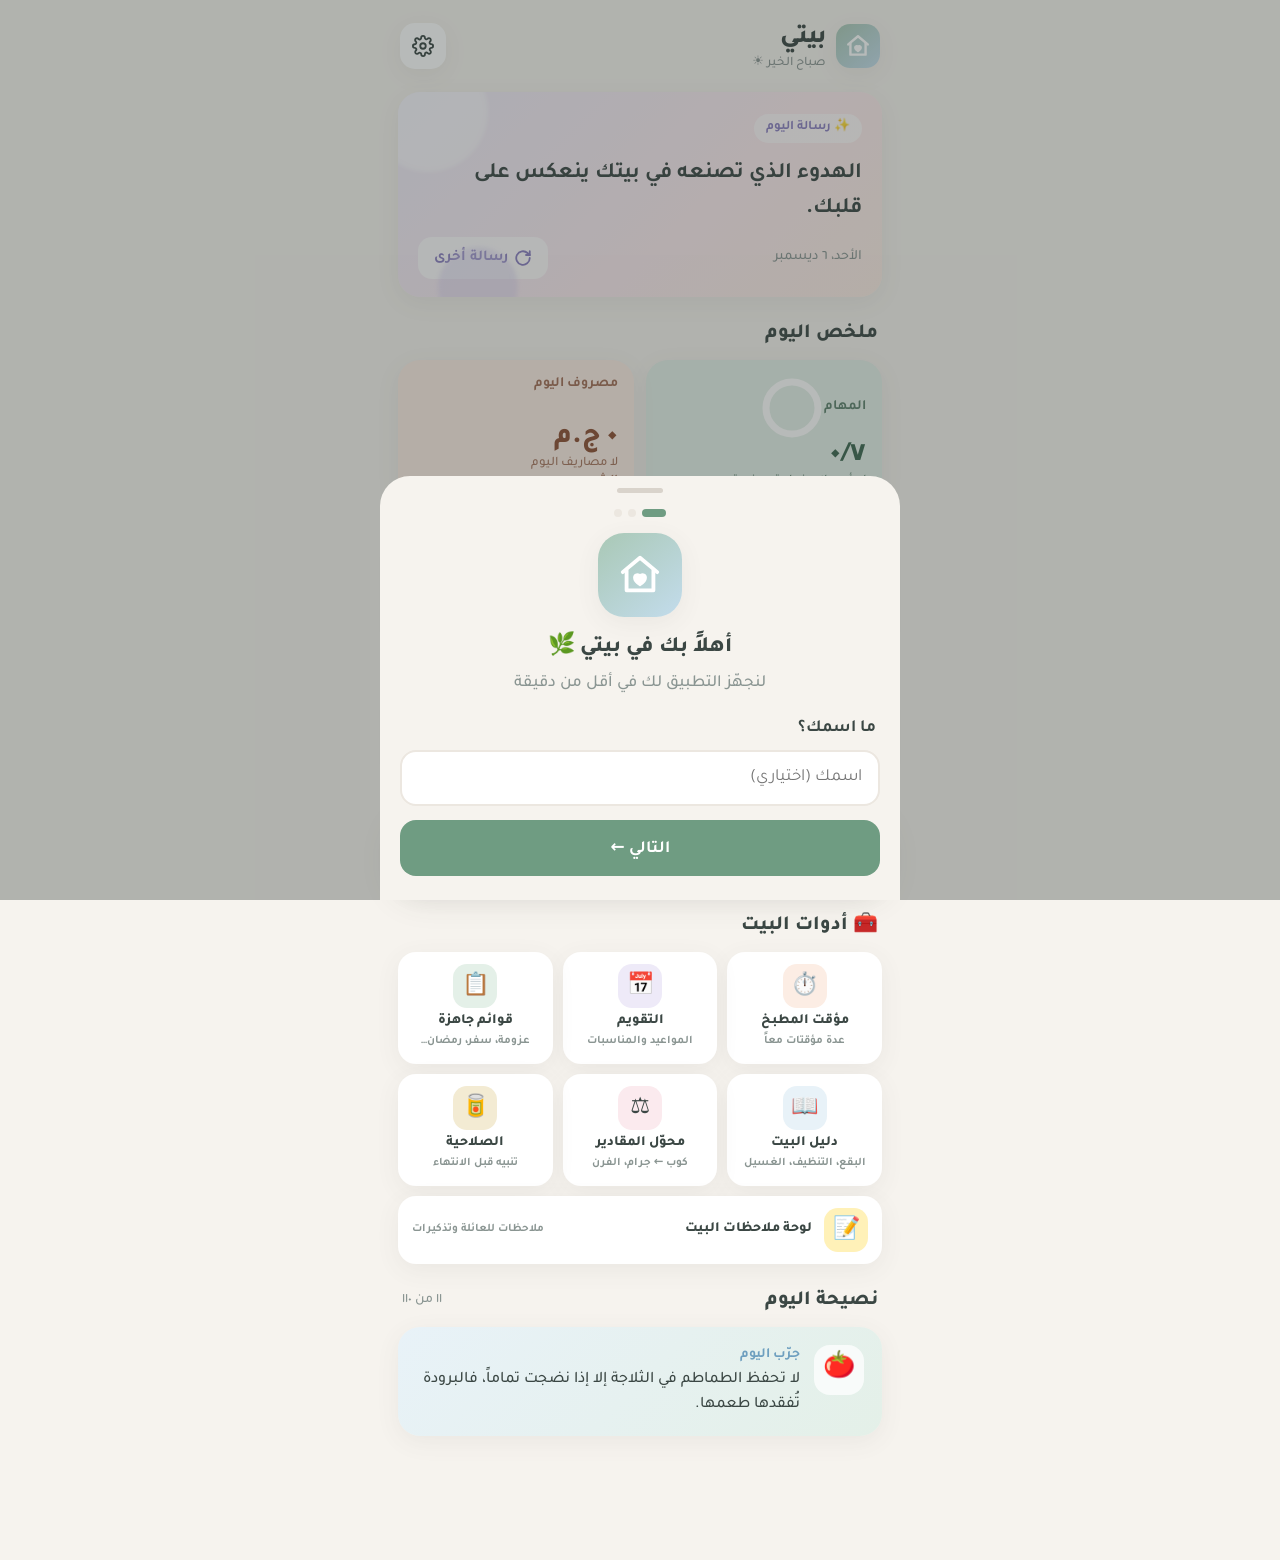
==== commit 5b6dbca0: "Add files via upload" ====
--- a/index.html
+++ b/index.html
@@ -41,7 +41,7 @@
 [hidden]{display:none!important}
 html,body{margin:0;padding:0}
 body{font-family:'Tajawal',system-ui,sans-serif;background:var(--bg);color:var(--ink);font-size:17px;line-height:1.55;-webkit-font-smoothing:antialiased;min-height:100vh;overscroll-behavior-y:none}
-button,input,select{font-family:inherit;color:inherit;font-size:inherit}
+button,input,select,textarea{font-family:inherit;color:inherit;font-size:inherit}
 button{cursor:pointer;border:0;background:none}
 .app{max-width:520px;margin:0 auto;padding:calc(14px + var(--safe-t)) 18px calc(110px + var(--safe-b));min-height:100vh}
 
@@ -303,6 +303,225 @@
 .ver{text-align:center;color:var(--muted);font-size:13px;margin-top:14px}
 .row2{display:grid;grid-template-columns:1fr 1fr;gap:10px}
 
+/* ===== v3 additions ===== */
+.toast{display:flex;align-items:center;gap:12px}
+.toast-act{background:var(--sage);color:#22302b;border-radius:10px;height:34px;padding:0 12px;font-weight:800;font-size:14px}
+.av{display:inline-grid;place-items:center;border-radius:50%;color:#fff;font-weight:800;flex-shrink:0;vertical-align:middle;line-height:1}
+.mf{display:flex;gap:8px;overflow-x:auto;margin:0 0 12px;padding:2px 2px 4px;scrollbar-width:none}
+.mf::-webkit-scrollbar{display:none}
+.mf .mini{display:inline-flex;align-items:center;gap:6px;flex-shrink:0;background:var(--card);box-shadow:var(--shadow)}
+.mf .mini.on{background:var(--sage-l)}
+.banner{display:flex;align-items:center;gap:12px;background:var(--peach-l);border-radius:18px;padding:12px 14px;margin-bottom:12px;box-shadow:var(--shadow);animation:fade .4s ease}
+.banner.late{background:var(--rose-l)}
+.banner .be{font-size:24px}
+.banner .bt{flex:1;font-weight:700;font-size:15px;min-width:0}
+.banner .bt small{display:block;color:var(--muted);font-weight:500}
+.banner button{height:40px;padding:0 14px;border-radius:12px;background:var(--peach-d);color:#fff;font-weight:800;flex-shrink:0}
+.statcard{display:flex;align-items:center;gap:14px;width:100%;text-align:right;margin-top:14px}
+.statcard:active{transform:scale(.98)}
+.statcard .fire{font-size:34px}
+.statcard .sv{font-size:22px;font-weight:800;display:block}
+.statcard small{color:var(--muted);font-weight:500;display:block;font-size:13px}
+.statcard .go{margin-right:auto;background:var(--lav-l);color:var(--lav-d);font-weight:800;padding:6px 12px;border-radius:99px;font-size:14px;white-space:nowrap}
+.bill,.goal{display:flex;align-items:center;gap:12px;padding:12px 2px;border-bottom:1px solid var(--line)}
+.bill:last-child,.goal:last-child{border-bottom:0}
+.bill .bn,.goal .bn{flex:1;min-width:0}
+.bill .bn b,.goal .bn b{display:block;font-weight:700;white-space:nowrap;overflow:hidden;text-overflow:ellipsis}
+.pill{font-size:12px;font-weight:700;padding:3px 9px;border-radius:99px;background:var(--bg);color:var(--muted);white-space:nowrap;display:inline-block;margin-top:3px}
+.pill.late{background:var(--rose-l);color:var(--rose-d)}.pill.soon{background:var(--peach-l);color:var(--peach-d)}.pill.ok{background:var(--sage-l);color:var(--sage-d)}
+.pay{height:38px;padding:0 12px;border-radius:12px;background:var(--peach-l);color:var(--peach-d);font-weight:800;font-size:14px;flex-shrink:0}
+.goal{flex-wrap:wrap}
+.goal .gb{width:100%;height:10px;background:var(--bg);border-radius:99px;overflow:hidden}
+.goal .gb i{display:block;height:100%;background:linear-gradient(90deg,var(--sky),var(--sky-d));border-radius:99px;transition:width .6s}
+.goal.done .gb i{background:linear-gradient(90deg,var(--sage),var(--sage-d))}
+.add-line{width:100%;height:50px;border-radius:14px;border:2px dashed var(--line);color:var(--muted);font-weight:700;margin-top:8px}
+.add-line:active{background:var(--bg)}
+.insight{background:var(--sky-l);color:var(--ink)}
+.insight b{font-size:15px}
+.insight .bar{height:10px;border-radius:99px;background:rgba(255,255,255,.7);overflow:hidden;margin:10px 0 8px}
+.insight .bar i{display:block;height:100%;border-radius:99px;background:var(--sky-d);transition:width .6s}
+.insight small{color:var(--muted);font-weight:600;display:block}
+.big-stats{display:grid;grid-template-columns:repeat(3,1fr);gap:10px;margin-bottom:14px}
+.big-stats div{background:var(--card);border-radius:18px;padding:14px 6px;text-align:center;box-shadow:var(--shadow)}
+.big-stats b{display:block;font-size:24px;font-weight:800}
+.big-stats small{color:var(--muted);font-weight:600;font-size:12px}
+.ach-grid{display:grid;grid-template-columns:repeat(3,1fr);gap:10px;margin-bottom:16px}
+.ach{background:var(--card);border-radius:18px;padding:12px 6px;text-align:center;box-shadow:var(--shadow)}
+.ach .ae{font-size:30px;display:block}
+.ach b{display:block;font-size:13px;font-weight:800;margin-top:4px}
+.ach small{display:block;font-size:11px;color:var(--muted);line-height:1.4;margin-top:2px}
+.ach.locked{opacity:.4;filter:grayscale(1)}
+.note-line{background:var(--card);border-radius:16px;padding:12px 14px;box-shadow:var(--shadow);font-weight:600;margin-bottom:10px}
+.rec-head{display:flex;align-items:center;gap:10px;justify-content:center}
+.fav-btn{width:46px;height:46px;border-radius:15px;background:var(--card);box-shadow:var(--shadow);font-size:22px;color:#C9CFCC;flex-shrink:0}
+.fav-btn.on{color:#E0607E}
+.ta{height:auto;padding:12px 16px;line-height:1.6;resize:vertical;width:100%}
+.switch{display:flex!important;align-items:center;justify-content:space-between;background:var(--card);border-radius:16px;padding:12px 14px;box-shadow:var(--shadow);font-weight:700;margin:0!important;cursor:pointer}
+.switch input{width:52px;height:30px;appearance:none;-webkit-appearance:none;background:#D5DED9;border-radius:99px;position:relative;transition:background .2s;cursor:pointer;flex-shrink:0;margin:0}
+.switch input::after{content:'';position:absolute;top:3px;right:3px;width:24px;height:24px;border-radius:50%;background:#fff;transition:transform .2s;box-shadow:0 1px 3px rgba(0,0,0,.2)}
+.switch input:checked{background:var(--sage-d)}
+.switch input:checked::after{transform:translateX(-22px)}
+.ob-dots{display:flex;justify-content:center;gap:6px;margin:4px 0 16px}
+.ob-dots i{width:8px;height:8px;border-radius:99px;background:var(--line);transition:all .3s}
+.ob-dots i.on{width:24px;background:var(--sage-d)}
+.ob-step{animation:fade .35s ease}
+.plan{display:flex;gap:12px;align-items:center;background:var(--card);border-radius:18px;padding:12px 14px;box-shadow:var(--shadow);margin-bottom:10px;width:100%;text-align:right}
+.plan .pe{font-size:28px}
+.plan .pt{flex:1}
+.plan .pt b{display:block;font-weight:800}
+.plan .pt small{color:var(--muted);font-weight:500}
+.plan .pa{background:var(--sage-l);color:var(--sage-d);font-weight:800;padding:8px 12px;border-radius:12px;font-size:14px;white-space:nowrap}
+.mem-chip{display:inline-flex;align-items:center;gap:6px;height:42px;padding:0 6px 0 12px;border-radius:99px;background:var(--card);box-shadow:var(--shadow);font-weight:700}
+.mem-chip button{width:28px;height:28px;border-radius:50%;color:var(--muted);display:grid;place-items:center}
+.task .who{margin-top:3px;display:inline-flex;align-items:center;gap:4px;font-size:12px;font-weight:700;color:var(--muted)}
+
+/* ===== dark mode ===== */
+[data-theme=dark]{--bg:#161B1A;--card:#212826;--ink:#E6ECEA;--muted:#93A09C;--line:#323B38;--sage-l:#24342C;--lav-l:#2C2942;--peach-l:#382A23;--sky-l:#21303A;--rose-l:#38272E;--shadow:0 6px 22px rgba(0,0,0,.28);color-scheme:dark}
+[data-theme=dark] .nav-in{background:rgba(33,40,38,.94)}
+[data-theme=dark] .aff button,[data-theme=dark] .aff .lbl,[data-theme=dark] .tip .ti{background:rgba(255,255,255,.08)}
+[data-theme=dark] .aff .blob{opacity:.06!important}
+[data-theme=dark] .tile.sage{color:#A9D3BA}[data-theme=dark] .tile.peach{color:#F2B79A}[data-theme=dark] .tile.lav{color:#C9C0F0}[data-theme=dark] .tile.sky{color:#A9CFE6}[data-theme=dark] .tile.wide.meals{color:#F0B4C3}
+[data-theme=dark] .ring circle:first-child{stroke:rgba(255,255,255,.1)}
+[data-theme=dark] .task.done{background:#1C2321}
+[data-theme=dark] .chk{border-color:#46514D}
+[data-theme=dark] .toast,[data-theme=dark] .update-bar{background:#E6ECEA;color:#161B1A}
+[data-theme=dark] .total-card .sub,[data-theme=dark] .limit small{color:#D9B8A8}
+[data-theme=dark] .limit .bar,[data-theme=dark] .insight .bar{background:rgba(255,255,255,.1)}
+[data-theme=dark] .chip.on{color:#D6CEFA}[data-theme=dark] .cat.on{color:#F2B79A}
+[data-theme=dark] .overlay{background:rgba(0,0,0,.6)}
+[data-theme=dark] .grab{background:#3A4441}
+[data-theme=dark] .switch input{background:#46514D}
+[data-theme=dark] .chart .bar{background:#6E4B3B}[data-theme=dark] .chart .bar.today{background:var(--peach-d)}
+[data-theme=dark] .inp::placeholder,[data-theme=dark] .meal input::placeholder{color:#6F7B78}
+[data-theme=dark] .fav-btn{color:#4E5855}
+[data-theme=dark] .fav-btn.on{color:#E0607E}
+
+.nb{display:inline-grid;place-items:center;min-width:20px;height:20px;padding:0 6px;border-radius:10px;background:rgba(0,0,0,.06);font-size:11px;font-weight:800;margin-inline-start:4px}
+.mini.on .nb{background:rgba(255,255,255,.55)}
+[data-theme=dark] .nb{background:rgba(255,255,255,.1)}
+
+/* ================= v4 ================= */
+/* budget */
+.daynav .d{position:relative;flex:1;padding:4px 0;border-radius:14px}
+.daynav .d:active{background:var(--bg)}
+.daynav .d b::after{content:' ▾';font-size:12px;color:var(--muted)}
+#bPick{position:absolute;inset:0;opacity:0;pointer-events:none;width:100%;height:100%}
+.bstats{display:grid;grid-template-columns:repeat(3,minmax(0,1fr));gap:8px;margin-top:14px}
+.bstats div{background:rgba(255,255,255,.6);border-radius:14px;padding:8px 4px}
+.bstats b{display:block;font-size:15px;font-weight:800;white-space:nowrap;overflow:hidden;text-overflow:ellipsis}
+.bstats small{display:block;font-size:11.5px;color:#8c6a5c;font-weight:600}
+.bnote{display:block;margin-top:10px;font-size:12.5px;color:#8c6a5c;font-weight:600;line-height:1.5}
+.bnote:empty{display:none}
+.etype{margin:0;box-shadow:none;background:var(--bg)}
+.etype button{height:40px;font-size:14px}
+.etype button.on{background:var(--peach-l);color:var(--peach-d)}
+.et-hint{color:var(--muted);font-size:12.5px;font-weight:600;margin-top:-4px}
+.et-hint:empty{display:none}
+.exp .tag{font-size:11px;font-weight:800;padding:2px 7px;border-radius:99px;background:var(--lav-l);color:var(--lav-d);margin-inline-start:4px}
+/* calendar */
+.cal{padding:14px 12px}
+.cal-h{display:flex;align-items:center;justify-content:space-between;margin-bottom:10px}
+.cal-h b{font-size:18px;font-weight:800}
+.cal-h button{width:40px;height:40px;border-radius:12px;background:var(--bg);display:grid;place-items:center}
+.cal-wd,.cal-grid{display:grid;grid-template-columns:repeat(7,minmax(0,1fr));gap:4px;text-align:center}
+.cal-wd span{font-size:11.5px;font-weight:700;color:var(--muted);padding-bottom:4px}
+.cal-grid button{aspect-ratio:1/1.05;border-radius:12px;display:flex;flex-direction:column;align-items:center;justify-content:center;gap:3px;font-weight:700;font-size:15px;position:relative;border:2px solid transparent;background:transparent}
+.cal-grid button.out{opacity:.3}
+.cal-grid button.today{border-color:var(--sage)}
+.cal-grid button.sel{background:var(--sage-d);color:#fff}
+.cal-grid button.full::after{content:'✓';position:absolute;top:1px;left:4px;font-size:10px;color:var(--sage-d)}
+.cal-grid button.sel.full::after{color:#fff}
+.cal-grid .dots{display:flex;gap:2px;height:6px}
+.cal-grid .dots i{width:6px;height:6px;border-radius:50%}
+.cal-legend{display:flex;gap:12px;justify-content:center;flex-wrap:wrap;margin-top:10px;font-size:11.5px;color:var(--muted);font-weight:600}
+.cal-legend i{display:inline-block;width:8px;height:8px;border-radius:50%;margin-inline-end:4px}
+.day-h{display:flex;justify-content:space-between;align-items:baseline;margin:16px 4px 10px}
+.day-h b{font-size:18px;font-weight:800}
+.day-h small{color:var(--muted);font-weight:600}
+.day-extra{display:flex;flex-wrap:wrap;gap:8px;margin-bottom:10px}
+.day-extra span{background:var(--card);border-radius:12px;padding:6px 10px;font-size:13.5px;font-weight:600;box-shadow:var(--shadow)}
+.freq.o{background:var(--lav-l);color:var(--lav-d)}.freq.y{background:var(--rose-l);color:var(--rose-d)}
+.tm{font-size:12px;font-weight:800;color:var(--peach-d);margin-inline-end:4px}
+.task.future{cursor:default}
+.task .x2{width:34px;height:34px;display:grid;place-items:center;color:#C8CECB;flex-shrink:0}
+/* tools */
+.tools{display:grid;grid-template-columns:repeat(3,minmax(0,1fr));gap:10px}
+.tools button{background:var(--card);border-radius:18px;padding:12px 8px;box-shadow:var(--shadow);display:flex;flex-direction:column;align-items:center;gap:4px;text-align:center;min-height:112px}
+.tools button:active{transform:scale(.96)}
+.tools button.wide{grid-column:span 3;flex-direction:row;min-height:auto;text-align:right;padding:12px 14px;gap:12px}
+.tools button.wide b{flex:0 0 auto}
+.tools button.wide small{margin-inline-start:auto}
+.tools .te{width:44px;height:44px;border-radius:14px;display:grid;place-items:center;font-size:22px}
+.tools b{font-size:14px;font-weight:800;line-height:1.3}
+.tools small{font-size:11.5px;color:var(--muted);font-weight:600;line-height:1.35}
+/* timers */
+.timer-pill{white-space:nowrap;width:max-content;max-width:90vw;overflow:hidden;text-overflow:ellipsis;position:fixed;top:calc(10px + var(--safe-t));left:50%;transform:translateX(-50%);z-index:40;background:var(--ink);color:#fff;border-radius:99px;padding:8px 16px;font-weight:800;font-size:15px;box-shadow:0 8px 24px rgba(0,0,0,.18);display:flex;gap:8px;align-items:center;font-variant-numeric:tabular-nums}
+.timer-pill.ring{background:var(--rose-d);animation:pulse 1s infinite}
+@keyframes pulse{50%{transform:translateX(-50%) scale(1.06)}}
+.tmr{display:flex;align-items:center;gap:12px;background:var(--card);border-radius:18px;padding:12px 14px;margin-bottom:10px;box-shadow:var(--shadow)}
+.tmr .tn{flex:1;min-width:0}
+.tmr .tn b{display:block;font-weight:800}
+.tmr .tn small{color:var(--muted);font-weight:600}
+.tmr .tt{font-size:26px;font-weight:800;font-variant-numeric:tabular-nums;direction:ltr}
+.tmr .tb{height:6px;border-radius:9px;background:var(--bg);overflow:hidden;margin-top:6px}
+.tmr .tb i{display:block;height:100%;background:var(--peach-d);border-radius:9px;transition:width 1s linear}
+.tmr button{width:38px;height:38px;border-radius:12px;background:var(--bg);font-weight:800;font-size:13px;flex-shrink:0}
+.presets{display:grid;grid-template-columns:repeat(3,minmax(0,1fr));gap:8px}
+.presets button{background:var(--card);border-radius:16px;padding:10px 4px;box-shadow:var(--shadow);font-weight:700;font-size:13.5px;line-height:1.35}
+.presets button span{display:block;font-size:22px}
+.presets button small{display:block;color:var(--muted);font-weight:600}
+.alarm{text-align:center}
+.al-ring{font-size:64px;animation:shake .5s infinite;display:inline-block}
+@keyframes shake{25%{transform:rotate(-12deg)}75%{transform:rotate(12deg)}}
+/* lists / guide / notes */
+.cl-card{display:flex;align-items:center;gap:12px;width:100%;background:var(--card);border-radius:18px;padding:12px 14px;margin-bottom:10px;box-shadow:var(--shadow);text-align:right}
+.cl-card .ce{font-size:26px}
+.cl-card .cn{flex:1;min-width:0}
+.cl-card .cn b{display:block;font-weight:800}
+.cl-card .cn small{color:var(--muted);font-weight:600}
+.cl-card .bar{height:6px;border-radius:9px;background:var(--bg);overflow:hidden;margin-top:6px}
+.cl-card .bar i{display:block;height:100%;background:var(--sage-d)}
+.gitem{background:var(--card);border-radius:16px;margin-bottom:8px;box-shadow:var(--shadow);overflow:hidden}
+.gitem summary{list-style:none;padding:13px 14px;font-weight:700;display:flex;gap:10px;align-items:center;cursor:pointer}
+.gitem summary::-webkit-details-marker{display:none}
+.gitem summary::after{content:'▾';margin-inline-start:auto;color:var(--muted);transition:transform .2s}
+.gitem[open] summary::after{transform:rotate(180deg)}
+.gitem ol{margin:0;padding:0 34px 14px 16px;color:var(--ink);font-size:15.5px;line-height:1.7}
+.gitem ol li{margin-bottom:4px}
+.stbl{width:100%;border-collapse:separate;border-spacing:0;background:var(--card);border-radius:16px;overflow:hidden;box-shadow:var(--shadow);font-size:14px}
+.stbl th{background:var(--sky-l);color:var(--sky-d);font-weight:800;padding:10px 8px;text-align:right}
+.stbl td{padding:9px 8px;border-top:1px solid var(--line);font-weight:600;vertical-align:top}
+.conv-res{background:var(--sage-l);border-radius:18px;padding:16px;text-align:center;margin:12px 0}
+.conv-res b{display:block;font-size:30px;font-weight:800;color:var(--sage-d)}
+.conv-res small{color:var(--muted);font-weight:600}
+.conv-row{display:grid;grid-template-columns:minmax(0,1fr) minmax(0,1fr);gap:8px;margin-bottom:8px}
+.xp{display:flex;align-items:center;gap:10px;background:var(--card);border-radius:16px;padding:10px 12px;margin-bottom:8px;box-shadow:var(--shadow)}
+.xp .xn{flex:1;min-width:0}
+.xp .xn b{display:block;font-weight:700}
+.xp button{height:36px;padding:0 10px;border-radius:11px;background:var(--bg);font-weight:700;font-size:13px;flex-shrink:0}
+.note{border-radius:18px;padding:14px;margin-bottom:10px;box-shadow:var(--shadow);position:relative;white-space:pre-wrap;word-break:break-word;font-weight:600;color:#3B4744}
+.note small{display:block;margin-top:8px;opacity:.6;font-size:12px;font-weight:600}
+.note .na{position:absolute;top:8px;left:8px;display:flex;gap:4px}
+.note .na button{width:32px;height:32px;border-radius:10px;background:rgba(255,255,255,.55);font-size:14px}
+#homeNotes .note{padding:12px 14px 12px 50px;margin-bottom:12px}
+.colors{display:flex;gap:8px;margin:8px 0}
+.colors button{width:36px;height:36px;border-radius:50%;border:3px solid transparent}
+.colors button.on{border-color:var(--ink)}
+.ta{min-height:90px;resize:vertical;padding-top:12px;line-height:1.6}
+.sec-mini{font-weight:800;margin:16px 4px 8px;font-size:15px;color:var(--muted)}
+.qty{margin:0;padding:0 22px 0 0;line-height:1.9;font-weight:600}
+.rtip{background:#FFF6D9;border-radius:14px;padding:10px 12px;font-weight:600;font-size:14.5px;margin-top:10px;color:#6B5A1E}
+[data-theme=dark] .bstats div{background:rgba(255,255,255,.06)}
+[data-theme=dark] .bstats small,[data-theme=dark] .bnote{color:#D9B8A8}
+[data-theme=dark] .timer-pill{background:#E6ECEA;color:#161B1A}
+[data-theme=dark] .note{filter:brightness(.82)}
+[data-theme=dark] .rtip{background:#3A3420;color:#E8D9A0}
+[data-theme=dark] .tools .te{filter:brightness(.8)}
+
+.banner.xb{background:#F3EBD3}
+[data-theme=dark] .banner.xb{background:#3A3420}
+.gitem ol{list-style:arabic-indic}
+
 </style>
 </head>
 <body>
@@ -317,10 +536,13 @@
 
   <!-- HOME -->
   <section class="view active" id="v-home">
+    <div id="billBanner"></div>
+    <div id="expBanner"></div>
+    <div id="homeNotes"></div>
     <div class="card aff">
       <div class="blob" style="width:120px;height:120px;background:#fff;top:-40px;left:-30px"></div>
       <div class="blob" style="width:80px;height:80px;background:var(--lav);bottom:-30px;left:40px;opacity:.35"></div>
-      <span class="lbl">✨ رسالة اليوم</span>
+      <span class="lbl" id="affLbl">✨ رسالة اليوم</span>
       <p id="affText"></p>
       <div class="row">
         <small id="todayLbl"></small>
@@ -338,7 +560,7 @@
       </button>
       <button class="tile peach" data-go="budget">
         <span class="t">مصروف اليوم</span>
-        <div><div class="v" id="hSpend">٠</div><div class="s" id="hSpendS"></div></div>
+        <div><div class="v" id="hSpend">٠</div><div class="s" id="hSpendS"></div><div class="s" id="hSpendM" style="margin-top:2px;font-weight:700"></div></div>
       </button>
       <button class="tile wide meals" data-go="meals">
         <div class="tile-row" style="margin-bottom:8px"><span class="t">🍽️ وجبات اليوم</span><span class="s">اضغط للتعديل ←</span></div>
@@ -354,13 +576,28 @@
       </button>
     </div>
 
+    <button class="card statcard" id="openStats">
+      <span class="fire" id="hFire">🔥</span>
+      <span><span class="sv" id="hStreak">٠ يوم</span><small id="hStreakS">سلسلة الإنجاز — أنجز كل مهام اليوم</small></span>
+      <span class="go" id="hAch">🏅 ٠</span>
+    </button>
+    <div class="sec-title"><h2>🧰 أدوات البيت</h2></div>
+    <div class="tools" id="tools">
+      <button data-tool="timer"><span class="te" style="background:var(--peach-l)">⏱️</span><b>مؤقت المطبخ</b><small id="toolTimerS">عدة مؤقتات معاً</small></button>
+      <button data-tool="cal"><span class="te" style="background:var(--lav-l)">📅</span><b>التقويم</b><small>المواعيد والمناسبات</small></button>
+      <button data-tool="lists"><span class="te" style="background:var(--sage-l)">📋</span><b>قوائم جاهزة</b><small>عزومة، سفر، رمضان…</small></button>
+      <button data-tool="guide"><span class="te" style="background:var(--sky-l)">📖</span><b>دليل البيت</b><small>البقع، التنظيف، الغسيل</small></button>
+      <button data-tool="conv"><span class="te" style="background:var(--rose-l)">⚖️</span><b>محوّل المقادير</b><small>كوب ← جرام، الفرن</small></button>
+      <button data-tool="expiry"><span class="te" style="background:#F3EBD3">🥫</span><b>الصلاحية</b><small id="toolExpS">تنبيه قبل الانتهاء</small></button>
+      <button data-tool="notes" class="wide"><span class="te" style="background:#FFF1B8">📝</span><b>لوحة ملاحظات البيت</b><small id="toolNotesS">ملاحظات للعائلة وتذكيرات</small></button>
+    </div>
     <div class="sec-title"><h2>نصيحة اليوم</h2><span id="tipNo"></span></div>
     <div class="card tip"><span class="ti" id="tipE">💡</span><div><b>جرّب اليوم</b><p id="tipText"></p></div></div>
   </section>
 
   <!-- TASKS -->
   <section class="view" id="v-tasks">
-    <div class="seg" id="taskSeg"><button data-seg="today" class="on">مهام اليوم</button><button data-seg="all">كل المهام</button></div>
+    <div class="seg" id="taskSeg"><button data-seg="today" class="on">مهام اليوم</button><button data-seg="cal">📅 التقويم</button><button data-seg="all">كل المهام</button></div>
     <div id="tasksToday">
       <div class="card">
         <div style="display:flex;justify-content:space-between;align-items:center;margin-bottom:12px">
@@ -369,9 +606,19 @@
         </div>
         <div class="progress"><div class="bar"><i id="tBar" style="width:0"></i></div><b id="tPct">٠٪</b></div>
       </div>
+      <div class="mf" id="memberFilter" hidden></div>
       <div id="taskList"></div>
       <div class="group-h" id="upH" hidden>📅 خلال الأيام القادمة</div>
       <div class="upcoming" id="upList"></div>
+    </div>
+    <div id="tasksCal" hidden>
+      <div class="card cal">
+        <div class="cal-h"><button id="calPrev" aria-label="الشهر السابق"><svg width="20" height="20" viewBox="0 0 24 24" fill="none" stroke="currentColor" stroke-width="2.4" stroke-linecap="round"><path d="m9 6 6 6-6 6"/></svg></button><b id="calTitle"></b><button id="calNext" aria-label="الشهر التالي"><svg width="20" height="20" viewBox="0 0 24 24" fill="none" stroke="currentColor" stroke-width="2.4" stroke-linecap="round"><path d="m15 6-6 6 6 6"/></svg></button></div>
+        <div class="cal-wd" id="calWd"></div>
+        <div class="cal-grid" id="calGrid"></div>
+        <div class="cal-legend"><span><i style="background:var(--lav-d)"></i>موعد/مناسبة</span><span><i style="background:var(--sage-d)"></i>مهام أسبوعية/شهرية</span><span><i style="background:var(--peach-d)"></i>فاتورة</span></div>
+      </div>
+      <div id="calDay"></div>
     </div>
     <div id="tasksAll" hidden>
       <div id="allList"></div>
@@ -385,9 +632,12 @@
         <button type="button" class="mini on" data-f="d">يومياً</button>
         <button type="button" class="mini" data-f="w">أسبوعياً</button>
         <button type="button" class="mini" data-f="m">شهرياً</button>
+        <button type="button" class="mini" data-f="o">📅 يوم محدد</button>
       </div>
+      <div id="oBox" hidden><input type="date" class="inp" id="oDate" style="width:100%"></div>
       <div class="mini-chips" id="wdChips" hidden></div>
       <div id="mdBox" hidden><select class="inp" id="mdSel" style="width:100%"></select></div>
+      <div class="mf" id="whoChips" hidden style="margin:0"></div>
     </form>
     <button class="btn ghost block" id="libBtn2" style="margin-top:12px">💡 مكتبة أفكار المهام حسب الغرفة</button>
   </section>
@@ -410,7 +660,7 @@
       <p style="margin:6px 0 0;color:var(--muted);font-size:14px">اختر المتوفر عندك، وسنقترح وجبات منه.</p>
       <div id="pantryChips"></div>
     </details>
-    <button class="btn ghost block" id="browseBtn">📖 تصفح كل الوصفات</button>
+    <div class="row2"><button class="btn ghost" id="browseBtn">📖 كل الوصفات</button><button class="btn ghost" id="addRecipeBtn">✍️ أضف وصفتك</button></div>
   </section>
 
   <!-- SHOP -->
@@ -434,25 +684,36 @@
   <section class="view" id="v-budget">
     <div class="daynav">
       <button id="bPrev" aria-label="اليوم السابق"><svg width="22" height="22" viewBox="0 0 24 24" fill="none" stroke="currentColor" stroke-width="2.4" stroke-linecap="round"><path d="m9 6 6 6-6 6"/></svg></button>
-      <div class="d"><b id="bDay"></b><small id="bDate"></small></div>
+      <button class="d" id="bPickBtn" type="button"><b id="bDay"></b><small id="bDate"></small><input type="date" id="bPick" tabindex="-1" aria-hidden="true"></button>
       <button id="bNext" aria-label="اليوم التالي"><svg width="22" height="22" viewBox="0 0 24 24" fill="none" stroke="currentColor" stroke-width="2.4" stroke-linecap="round"><path d="m15 6-6 6 6 6"/></svg></button>
     </div>
     <div class="card total-card">
       <div class="lbl" id="bLbl">إجمالي مصروف اليوم</div>
       <div class="big" id="bTotal">٠</div>
-      <div class="sub"><span id="bCount"></span><span>•</span><span id="bMonth"></span></div>
+      <div class="sub"><span id="bCount"></span></div>
+      <div class="bstats"><div><b id="bWeek">٠</b><small>آخر ٧ أيام</small></div><div><b id="bMonthD">٠</b><small>يومي هذا الشهر</small></div><div><b id="bMonth">٠</b><small>إجمالي الشهر</small></div></div>
+      <small class="bnote" id="bNote"></small>
       <div class="limit" id="limitBox" hidden><div class="bar"><i id="limitBar"></i></div><small id="limitTxt"></small></div>
     </div>
+    <button class="card insight" id="monthInsight" style="width:100%;text-align:right;display:block"></button>
     <form class="card exp-form" id="expForm" autocomplete="off">
       <div class="r">
         <input class="inp amt" id="expAmt" inputmode="decimal" placeholder="المبلغ">
         <input class="inp" id="expNote" placeholder="على ماذا؟ (اختياري)" maxlength="40">
       </div>
+      <div class="seg etype" id="expType"><button type="button" data-et="d" class="on">🛍️ مصروف يومي</button><button type="button" data-et="f">📌 ثابت للشهر</button></div>
+      <small class="et-hint" id="etHint"></small>
       <div class="cats" id="cats"></div>
-      <button class="btn peach block" type="submit"><svg width="20" height="20" viewBox="0 0 24 24" fill="none" stroke="currentColor" stroke-width="2.6" stroke-linecap="round"><path d="M12 5v14M5 12h14"/></svg>أضف المصروف</button>
+      <button class="btn peach block" type="submit"><svg width="20" height="20" viewBox="0 0 24 24" fill="none" stroke="currentColor" stroke-width="2.6" stroke-linecap="round"><path d="M12 5v14M5 12h14"/></svg><span id="expBtnTxt">أضف المصروف</span></button>
     </form>
     <div class="sec-title"><h2>المصاريف</h2><span id="bDate2"></span></div>
     <div class="card" id="expList" style="padding:6px 14px"></div>
+    <div class="sec-title"><h2>📌 المصروفات الثابتة</h2><span id="fixedSum"></span></div>
+    <div class="card" id="fixedList" style="padding:6px 14px"></div>
+    <div class="sec-title"><h2>💡 الفواتير الشهرية</h2><span id="billsSum"></span></div>
+    <div class="card" style="padding:6px 14px 14px"><div id="billList"></div><button class="add-line" id="addBill">+ أضف فاتورة متكررة</button></div>
+    <div class="sec-title"><h2>🎯 أهداف الادخار</h2><span id="goalsSum"></span></div>
+    <div class="card" style="padding:6px 14px 14px"><div id="goalList"></div><button class="add-line" id="addGoal">+ هدف ادخار جديد</button></div>
     <div class="sec-title"><h2>آخر ٧ أيام</h2><span id="weekSum"></span></div>
     <div class="card"><div class="chart" id="chart"></div></div>
     <div class="sec-title"><h2>توزيع مصروف الشهر</h2><span id="monthName"></span></div>
@@ -460,6 +721,8 @@
   </section>
 </div>
 
+<button class="timer-pill" id="timerPill" hidden></button>
+<div class="overlay" id="alarmOv"><div class="sheet alarm"><div class="al-ring">⏰</div><h3 id="alarmTitle">انتهى الوقت!</h3><p class="lead" id="alarmLead"></p><div class="row2"><button class="btn soft" id="alarmSnooze">+٥ دقائق</button><button class="btn primary" id="alarmOk">تم ✓</button></div></div></div>
 <nav class="nav"><div class="nav-in">
   <button data-tab="home" class="on"><svg viewBox="0 0 24 24" fill="none" stroke="currentColor" stroke-width="2.1" stroke-linecap="round" stroke-linejoin="round"><path d="M3 10.5 12 3l9 7.5V20a1 1 0 0 1-1 1h-5v-6h-6v6H4a1 1 0 0 1-1-1z"/></svg>الرئيسية</button>
   <button data-tab="tasks"><svg viewBox="0 0 24 24" fill="none" stroke="currentColor" stroke-width="2.1" stroke-linecap="round" stroke-linejoin="round"><rect x="4" y="3" width="16" height="18" rx="3"/><path d="m8.5 12 2.2 2.2L15.5 9.5"/></svg>المهام</button>
@@ -496,7 +759,13 @@
   <div class="grab"></div>
   <h3>الإعدادات</h3>
   <p class="lead">كل بياناتك محفوظة على هذا الجهاز فقط 🔒</p>
+  <div class="field"><label for="nameInp">اسمك</label><input class="inp" id="nameInp" placeholder="ليظهر في التحية" maxlength="24"></div>
+  <div class="field"><label>أفراد البيت</label><div class="chips" id="memList" style="margin-top:0"></div>
+    <div class="add-row"><input class="inp" id="memInp" placeholder="أضف اسماً…" maxlength="16"><button class="btn soft" id="memAdd" type="button">إضافة</button></div></div>
+  <div class="field"><label>المظهر</label><div class="seg" id="themeSeg" style="margin:0"><button data-th="auto">تلقائي</button><button data-th="light">☀️ فاتح</button><button data-th="dark">🌙 داكن</button></div></div>
+  <div class="field"><label class="switch">🌙 وضع رمضان (سحور وإفطار)<input type="checkbox" id="ramTgl"></label></div>
   <div class="field"><label>العملة</label><div class="chips" id="curChips" style="margin-top:0"></div></div>
+  <div class="field"><label for="mbInp">ميزانية الشهر (اختياري)</label><input class="inp" id="mbInp" inputmode="decimal" placeholder="مثال: ١٠٠٠٠"></div>
   <div class="field"><label for="limitInp">حد المصروف اليومي (اختياري)</label><input class="inp" id="limitInp" inputmode="decimal" placeholder="مثال: ٥٠٠"></div>
   <div class="field"><label>النسخ الاحتياطي</label>
     <div class="row2">
@@ -507,6 +776,10 @@
     <small style="display:block;color:var(--muted);margin:8px 4px 0">احفظ نسخة لنقل بياناتك إلى هاتف آخر أو لحمايتها.</small>
   </div>
   <div style="display:grid;gap:10px;margin-top:18px">
+    <button class="btn soft block" id="openStats2">📈 تقاريري وإنجازاتي</button>
+    <button class="btn soft block" id="csvBtn">📊 تصدير المصاريف (Excel)</button>
+    <button class="btn soft block" id="apkBtn" hidden>🤖 حمّل تطبيق أندرويد</button>
+    <button class="btn soft block" id="aboutBtn">ℹ️ عن التطبيق والخصوصية</button>
     <button class="btn soft block" id="checkUpd">🔄 البحث عن تحديث</button>
     <button class="btn soft block" id="showNews">🆕 ما الجديد في هذه النسخة</button>
     <button class="btn soft block" id="showInstall">📲 طريقة الإضافة للشاشة الرئيسية</button>
@@ -516,13 +789,16 @@
   <div class="ver" id="verTxt"></div>
 </div></div>
 
+<!-- Onboarding (first run) -->
+<div class="overlay" id="obOv"><div class="sheet" id="obSheet"></div></div>
+
 <!-- Generic sheet (recipe, library, news, browse) -->
 <div class="overlay" id="genOv"><div class="sheet" id="genSheet"></div></div>
 
 <div class="toast" id="toast"></div>
 
 <script>
-const CONTENT_DEFAULT = {"version":"2.0.0","rev":1,"changelog":["🛒 قائمة تسوق جديدة مع مشاركة عبر واتساب","📅 مهام أسبوعية وشهرية + مكتبة أفكار لكل غرفة","🍲 أكثر من ٦٠ وصفة مع طريقة التحضير وخطة أسبوع كاملة","📊 رسوم بيانية للمصروف وتوزيعه حسب الفئة","💡 نصيحة منزلية جديدة كل يوم","💾 نسخ احتياطي واستعادة للبيانات","🔄 تحديث تلقائي للتطبيق والمحتوى"],"affirmations":["بيتك الهادئ يبدأ بخطوة صغيرة، وأنت قادر عليها اليوم.","لا يلزم أن يكون كل شيء مثالياً، يكفي أن يكون مليئاً بالحب.","كل مهمة تنجزها هي هدية صغيرة لنفسك ولمن تحب.","خذ نفساً عميقاً… أنت تقوم بعمل رائع.","البيت ليس جدراناً، بل دفء تصنعه يداك.","تقدّم بسيط كل يوم أفضل من كمال لا يأتي.","امنح نفسك اللطف الذي تمنحه للآخرين.","اليوم فرصة جديدة لترتيب المكان وتهدئة القلب.","جهدك مرئي ومقدَّر، حتى لو لم يقله أحد.","الراحة جزء من الإنجاز، لا تنسَ نصيبك منها.","ابدأ بالأسهل، وستتبعك البقية بسهولة.","قلبك المطمئن هو أجمل ركن في البيت.","ما تزرعه من ترتيب اليوم، تحصده راحةً غداً.","أنت أقوى مما تظن، وأهدأ مما تتوقع.","لحظة هدوء مع كوب شاي تستحقها اليوم ☕","كل صباح هو صفحة بيضاء، فاكتبها بهدوء.","التنظيم ليس عبئاً، بل طريقة لتحب حياتك أكثر.","افرح بالإنجازات الصغيرة، فهي تصنع الأيام الكبيرة.","بيت مرتب، عقل صافٍ، وقلب ممتن.","لا بأس أن تطلب المساعدة، فالبيت مسؤولية الجميع.","اجعل اليوم بسيطاً وجميلاً كما تحب.","الامتنان يحوّل ما لدينا إلى ما يكفي وأكثر.","كل خطوة تقوم بها تملأ البيت بالبركة.","أنت تبني ذكريات دافئة، وليس فقط تنظف بيتاً.","تمهّل… الأشياء الجميلة تُصنع على مهل.","وجبة بسيطة بحب، أغلى من مائدة بلا روح.","ميزانية صغيرة مع وعي كبير تصنع أماناً كبيراً.","اليوم سيكون جيداً، لأنك ستجعله كذلك.","ابتسامتك هي أول ما يزيّن البيت كل صباح.","ما أنجزته يكفي، وغداً يوم جديد.","عشر دقائق من الترتيب تصنع فرقاً كبيراً في يومك.","أنت لا تتأخر، أنت تمشي بإيقاعك الخاص.","البساطة سر البيوت المريحة.","كل شيء في مكانه… وأنت في سلام.","اسمح لنفسك أن تفخر بما أنجزت اليوم.","رائحة البيت النظيف تبدأ بنية طيبة.","يومك لا يُقاس بعدد المهام، بل بمقدار الهدوء فيه.","خطوة واحدة الآن أفضل من خطة كاملة غداً.","أنت تصنع الأمان لمن حولك، وهذا عظيم.","لا تقارن بيتك ببيوت الآخرين، فبيتك يحكي قصتك.","من يعتني بالتفاصيل الصغيرة يصنع حياة جميلة.","قليل دائم خير من كثير منقطع.","اترك المثالية، واحتضن التقدم.","كل ركن ترتبه يمنحك مساحة للتنفس.","اليوم، كن لطيفاً مع نفسك كما تكون مع أحبائك.","التعب الذي تبذله اليوم سيصبح راحة غداً.","البيت السعيد ليس الأنظف، بل الأكثر حباً.","صوت ضحكات البيت أجمل من أي ديكور.","خصص وقتاً لنفسك، فأنت أساس هذا البيت.","لكل يوم ما يكفيه، فلا تحمل همّ الغد.","النظام يحررك، ولا يقيّدك.","افتح النافذة، ودع الهواء الجديد يجدد طاقتك.","أنت قادر على إدارة يومك بهدوء وحكمة.","ابدأ يومك بنية جميلة، وسيتبعك الخير.","كل مرة تقول فيها «يكفي اليوم» هي حكمة، لا تقصير.","إنجاز مهمة واحدة أفضل من التفكير في عشر.","اجعل بيتك ملاذاً لا مصدر ضغط.","التوفير ليس حرماناً، بل اختيار ذكي لمستقبلك.","كل جنيه تدّخره هو خطوة نحو حلم.","طبق دافئ، وعائلة حول المائدة… هذه هي النعمة.","الهدوء الذي تصنعه في بيتك ينعكس على قلبك.","أنت تستحق بيتاً يريحك، وأنت تصنعه الآن.","استمتع بالرحلة، لا بالوصول فقط.","كن فخوراً بكل يوم تحاول فيه.","جمال البيت في روحه، وروحه أنت.","حين تتعب، تذكّر لماذا بدأت.","الصبر مع النفس هو أول طريق النجاح.","حتى الأيام الفوضوية تنتهي بليلة هادئة.","شكراً لأنك تعتني بكل هذا بحب 🤍","اليوم مناسب تماماً لبداية عادة جديدة.","اجعل مطبخك مكاناً للفرح، لا للواجب فقط.","رتّب قلبك أولاً، وسيترتب كل شيء.","ما تفعله اليوم بحب سيُذكر غداً بامتنان.","دقيقتان فقط… ابدأ، والباقي سيأتي.","التخطيط البسيط يوفر الوقت والمال والأعصاب.","أنت لست وحدك، وكل البيوت تمر بأيام مزدحمة.","بيت فيه دعاء وحب لا تنقصه البركة.","النعم الصغيرة في يومك تستحق أن تراها.","كل خطوة إلى الأمام، مهما كانت صغيرة، تُحسب.","قدّر يديك اللتين تصنعان كل هذا الجمال.","اليوم، اختر الهدوء بدلاً من الاستعجال.","عندما ترتب مكانك، تمنح عقلك هدنة.","لا شيء يضاهي شعور السرير المرتب في المساء.","تنفس بعمق، وابدأ بما بين يديك.","أنت تفعل أفضل ما تستطيع، وهذا يكفي.","اجعل من روتينك اليومي طقساً من الحب.","الأيام البسيطة هي التي نشتاق إليها لاحقاً.","الترتيب عادة، والعادة تُبنى يوماً بيوم.","قليل من الموسيقى يجعل التنظيف أخف وأمتع 🎶","اليوم أنت أقرب إلى بيت أحلامك من الأمس.","الاستمرار أهم من السرعة.","كل بداية أسبوع هي فرصة جديدة للتنظيم.","امنح نفسك مكافأة صغيرة بعد إنجازك.","البيت المرتب يستقبلك بابتسامة.","أنت مدير بيتك، وقراراتك تصنع راحته.","حافظ على هدوئك، فالفوضى مؤقتة.","أجمل ما في البيت: الناس الذين فيه.","يوم جديد، طاقة جديدة، وفرص جميلة.","انتهى اليوم؟ ارتح الآن، فقد أحسنت.","تذكّر: البيت يُبنى بالحب قبل الطوب."],"tips":[{"e":"🍋","t":"امسح الميكروويف بسهولة: سخّن وعاء ماء مع شرائح ليمون لمدة ٣ دقائق، ثم امسحه بقطعة قماش."},{"e":"🧂","t":"رش القليل من الملح على البقع الطازجة في السجاد لامتصاص السائل قبل تنظيفها."},{"e":"🧺","t":"اغسل الملابس الداكنة مقلوبة على الوجه الداخلي للحفاظ على لونها مدة أطول."},{"e":"🧊","t":"ضع علبة بيكربونات صوديوم مفتوحة في الثلاجة لامتصاص الروائح، وغيّرها كل ٣ أشهر."},{"e":"⏱️","t":"قاعدة الدقيقتين: أي مهمة تستغرق أقل من دقيقتين، أنجزها فوراً."},{"e":"🌿","t":"النعناع والريحان على شباك المطبخ يطردان الحشرات ويعطّران المكان."},{"e":"🍞","t":"احفظ الخبز في الفريزر مقطعاً، وسخّن ما تحتاجه فقط لتقليل الهدر."},{"e":"🧽","t":"عقّم إسفنجة المطبخ بوضعها مبللة في الميكروويف لدقيقة واحدة، وغيّرها كل أسبوعين."},{"e":"🪟","t":"نظّف الزجاج بخليط ماء وخل أبيض بنسبة متساوية، وامسحه بورق جرائد لنتيجة لامعة."},{"e":"🛏️","t":"رش بيكربونات الصوديوم على المرتبة واتركها ساعة، ثم اشفطها لإزالة الروائح."},{"e":"🍅","t":"لا تحفظ الطماطم في الثلاجة إلا إذا نضجت تماماً، فالبرودة تُفقدها طعمها."},{"e":"🧄","t":"قشّر الثوم بسرعة: ضع الفصوص في برطمان مغلق ورجّه بقوة لمدة ٣٠ ثانية."},{"e":"💡","t":"افصل الأجهزة من الكهرباء عند عدم استخدامها لتوفير ما يصل إلى ١٠٪ من الفاتورة."},{"e":"🚿","t":"ارفع رأس الدش واغمره في كيس به خل أبيض طوال الليل لإزالة الترسبات."},{"e":"🧹","t":"نظّف من الأعلى إلى الأسفل: الأرفف أولاً ثم الأسطح ثم الأرضية."},{"e":"📝","t":"اكتب قائمة التسوق قبل الخروج والتزم بها، ستوفر حتى ٢٠٪ من المصروف."},{"e":"🥔","t":"احفظ البطاطس بعيداً عن البصل، فوجودهما معاً يُسرّع فساد كليهما."},{"e":"🧴","t":"أعِد استخدام علب الرذاذ الفارغة لتحضير منظف منزلي من الماء والخل وقطرات الليمون."},{"e":"👕","t":"علّق الملابس فور انتهاء الغسالة لتقليل التجاعيد ووقت الكي."},{"e":"🍳","t":"انقع المقلاة المحروقة بماء ساخن وملعقة بيكربونات لمدة ساعة قبل غسلها."},{"e":"🧊","t":"جمّد الأعشاب المفرومة في قوالب الثلج مع قليل من الزيت لاستخدامها في الطبخ."},{"e":"🗓️","t":"خطط وجبات الأسبوع يوم الجمعة، واشترِ كل المكونات مرة واحدة."},{"e":"🍌","t":"لفّ رأس عنقود الموز بغلاف بلاستيكي لإبطاء نضجه عدة أيام."},{"e":"🧦","t":"خصص سلة صغيرة للجوارب المفردة، وستجد أزواجها مع الغسلة القادمة غالباً."},{"e":"🌬️","t":"افتح النوافذ ١٠ دقائق صباحاً كل يوم لتجديد هواء البيت وتقليل الرطوبة."},{"e":"🧼","t":"امسح مقابض الأبواب ومفاتيح الإضاءة أسبوعياً، فهي أكثر الأماكن تجمعاً للجراثيم."},{"e":"🥚","t":"اختبر طزاجة البيض: ضعه في ماء، إذا غاص فهو طازج، وإذا طفا فلا تستخدمه."},{"e":"🛒","t":"لا تتسوق وأنت جائع، فذلك يزيد مشترياتك غير الضرورية."},{"e":"📦","t":"استخدم صناديق شفافة للتخزين لترى محتوياتها دون فتحها."},{"e":"🍚","t":"اطبخ كمية أرز إضافية وجمّدها في أكياس صغيرة لوجبات سريعة."},{"e":"🪴","t":"اسقِ النباتات صباحاً أو مساءً، وتجنب وقت الظهيرة لتقليل تبخر الماء."},{"e":"🧯","t":"افحص توصيلات الغاز بالماء والصابون مرة كل شهر، فظهور فقاعات يعني تسريباً."},{"e":"🧻","t":"ضع لفة مناديل احتياطية تحت حوض الحمام حتى لا تنفد في وقت غير مناسب."},{"e":"🥫","t":"رتّب المخزون بحيث يكون الأقدم في المقدمة، لتستخدمه قبل انتهاء صلاحيته."},{"e":"🧺","t":"لا تملأ الغسالة أكثر من ثلاثة أرباعها لتحصل على غسيل أنظف."},{"e":"🍽️","t":"اغسل الأطباق فور الأكل، فالبقايا الجافة تحتاج ضعف الوقت والجهد."},{"e":"🔌","t":"نظّف فلتر التكييف كل أسبوعين في الصيف لتوفير الكهرباء وهواء أنقى."},{"e":"🧊","t":"لا تضع الطعام الساخن في الثلاجة مباشرة، اتركه يبرد أولاً لتوفير الطاقة."},{"e":"👟","t":"ضع ورق جرائد مكرمش داخل الأحذية الرطبة لامتصاص الرطوبة والرائحة."},{"e":"🍋","t":"لمعان الحنفيات: افركها بنصف ليمونة ثم اشطفها وجففها."},{"e":"🛋️","t":"اشفط الكنب أسبوعياً، وبدّل أماكن الوسائد ليتوزع الاستخدام."},{"e":"🕯️","t":"لإزالة الشمع من القماش: ضع ورقة فوقه ومرّر المكواة الدافئة."},{"e":"🥬","t":"لفّ الخضار الورقية بمنديل ورقي داخل كيس، فتبقى طازجة أطول."},{"e":"💰","t":"خصص مبلغاً ثابتاً للمصروف اليومي، وما يتبقى ضعه في حصالة التوفير."},{"e":"🧹","t":"روتين ١٥ دقيقة مساءً لترتيب البيت يجعل صباحك أهدأ بكثير."},{"e":"🫖","t":"أزل الترسبات من الغلاية بغلي ماء مع ملعقتين خل، ثم اشطفها جيداً."},{"e":"🧽","t":"معجون الأسنان الأبيض ينظف بقع الأقلام عن الجدران بسهولة."},{"e":"🍯","t":"ادهن الملعقة بقليل من الزيت قبل قياس العسل، فينزلق دون أن يلتصق."},{"e":"🗑️","t":"ضع قليلاً من البيكربونات في قاع سلة القمامة لمنع الروائح."},{"e":"🧥","t":"قاعدة «قطعة تدخل، قطعة تخرج»: عند شراء ملابس جديدة، تبرع بقطعة قديمة."},{"e":"🧂","t":"الملح الخشن مع الليمون ينظف ألواح التقطيع الخشبية ويزيل الروائح."},{"e":"🍲","t":"اطبخ مرتين واكفِ أربع وجبات: ضاعف الكمية وجمّد النصف."},{"e":"🪣","t":"أضف ملعقة خل إلى ماء المسح لأرضيات أكثر لمعاناً ونظافة."},{"e":"📱","t":"امسح شاشة هاتفك يومياً بقطعة قماش ناعمة، فهي تحمل جراثيم أكثر من أي شيء آخر."},{"e":"🧺","t":"اجعل لكل فرد في البيت سلة غسيل خاصة لتسهيل الفرز."},{"e":"🥛","t":"تحقق من تاريخ الصلاحية أثناء الشراء، واختر العبوات من الخلف فهي الأحدث غالباً."},{"e":"🌙","t":"جهّز ملابس الغد وحقائب الأطفال مساءً لصباح بلا توتر."},{"e":"🧴","t":"اخلط الصابون السائل بالماء في زجاجة رذاذ لتنظيف سريع ويومي للأسطح."},{"e":"🍎","t":"ضع الفاكهة في طبق ظاهر على الطاولة، فتأكلها العائلة بدلاً من الحلويات."},{"e":"🏠","t":"اختر ركناً واحداً تنظفه بعمق كل يوم، وخلال شهر سيلمع البيت كله."}],"pantry":[{"g":"نشويات وحبوب","e":"🌾","items":["أرز","مكرونة","شعرية","عدس","فول","حمص","خبز","شوفان","دقيق"]},{"g":"ألبان وبيض","e":"🥚","items":["بيض","جبن","زبادي","حليب","زبدة"]},{"g":"خضار وفاكهة","e":"🥕","items":["طماطم","بصل","ثوم","بطاطس","خيار","جزر","كوسة","باذنجان","فلفل","ليمون","خضار مجمدة","موز"]},{"g":"لحوم وأسماك","e":"🍗","items":["دجاج","لحم مفروم","لحم","تونة","سمك"]},{"g":"أساسيات","e":"🫙","items":["صلصة طماطم","طحينة","عسل"]}],"recipes":{"b":[{"n":"فول مدمس بالزيت والليمون","i":["فول","ليمون","خبز"],"m":10,"s":["سخّن الفول مع قليل من مائه.","اهرسه قليلاً وأضف الملح والكمون وعصير الليمون.","زيّنه بالزيت وقدّمه مع الخبز."]},{"n":"فول بالطحينة","i":["فول","طحينة","خبز"],"m":10,"s":["سخّن الفول واهرسه.","اخلط الطحينة بالماء والليمون والملح.","صب الطحينة فوق الفول وقدّمه مع الخبز."]},{"n":"فول بالبيض والطماطم","i":["فول","بيض","طماطم"],"m":12,"s":["شوّح الطماطم المقطعة في قليل من الزيت.","أضف الفول المهروس وقلّب.","اكسر البيض فوقه وغطّه حتى ينضج."]},{"n":"بيض مقلي مع خبز بلدي","i":["بيض","خبز"],"m":5,"s":["سخّن قليلاً من الزيت أو السمن.","اكسر البيض وأضف رشة ملح.","قدّمه ساخناً مع الخبز."]},{"n":"شكشوكة بالطماطم","i":["بيض","طماطم","بصل","فلفل"],"m":15,"s":["شوّح البصل والفلفل حتى يذبلا.","أضف الطماطم المبشورة والملح والكمون واتركها تتسبك.","اكسر البيض فوق الصلصة وغطّ المقلاة حتى ينضج."]},{"n":"عجة بالبصل","i":["بيض","بصل","دقيق"],"m":15,"s":["اخفق البيض مع البصل المفروم وملعقة دقيق والملح.","صبّ الخليط في مقلاة بها زيت ساخن.","اقلبها حتى يحمر الوجهان."]},{"n":"أومليت بالخضار","i":["بيض","فلفل","طماطم"],"m":10,"s":["قطّع الفلفل والطماطم مكعبات صغيرة.","اخفق البيض مع الملح والفلفل الأسود وأضف الخضار.","اطهه على نار هادئة واطوه نصفين."]},{"n":"بيض مسلوق مع خيار","i":["بيض","خيار","خبز"],"m":12,"s":["اسلق البيض ١٠ دقائق ثم ضعه في ماء بارد.","قشّره وقطّعه.","قدّمه مع الخيار والخبز ورشة ملح وكمون."]},{"n":"بطاطس بالبيض","i":["بطاطس","بيض","بصل"],"m":20,"s":["قطّع البطاطس مكعبات صغيرة واقلها حتى تنضج.","أضف البصل وقلّب دقيقتين.","اسكب البيض المخفوق وقلّب حتى ينضج."]},{"n":"جبنة بالطماطم مع خبز","i":["جبن","طماطم","خبز"],"m":5,"s":["افرم الطماطم صغيرة.","اخلطها مع الجبن ورشة كمون وزيت.","قدّمها مع الخبز."]},{"n":"ساندويتش جبنة وخيار","i":["خبز","جبن","خيار"],"m":5,"s":["افتح الخبز وادهنه بالجبن.","أضف شرائح الخيار.","لفّه وقدّمه."]},{"n":"شوفان بالحليب والموز","i":["شوفان","حليب","موز"],"m":7,"s":["اغلِ الحليب ثم أضف الشوفان.","قلّب ٤ دقائق حتى يتماسك.","زيّنه بشرائح الموز."]},{"n":"زبادي بالعسل والشوفان","i":["زبادي","عسل","شوفان"],"m":3,"s":["ضع الزبادي في وعاء.","أضف الشوفان.","زيّنه بالعسل."]},{"n":"زبادي بالخيار مع خبز","i":["زبادي","خيار","خبز"],"m":5,"s":["ابشر الخيار أو قطّعه صغيراً.","اخلطه مع الزبادي والملح والنعناع المجفف.","قدّمه مع الخبز."]},{"n":"فتة حمص","i":["حمص","زبادي","خبز","ثوم"],"m":15,"s":["حمّص الخبز وضعه في طبق.","أضف الحمص الساخن فوقه.","اخلط الزبادي بالثوم المهروس وصبه على الوجه."]},{"n":"حمص بالطحينة","i":["حمص","طحينة","ليمون","ثوم"],"m":10,"s":["اهرس الحمص المسلوق في الخلاط.","أضف الطحينة والليمون والثوم والملح.","اخلط حتى يصبح ناعماً وزيّنه بالزيت."]},{"n":"بانكيك سريع","i":["دقيق","بيض","حليب"],"m":20,"s":["اخلط كوب دقيق مع بيضة وكوب حليب وملعقة سكر.","صب مغرفة صغيرة في مقلاة ساخنة.","اقلبها عند ظهور الفقاعات وقدّمها مع العسل."]},{"n":"عيش بالزبدة والعسل","i":["خبز","زبدة","عسل"],"m":5,"s":["حمّص الخبز.","ادهنه بالزبدة وهو ساخن.","أضف العسل وقدّمه."]},{"n":"شعرية باللبن","i":["شعرية","حليب","زبدة"],"m":15,"s":["حمّر الشعرية في الزبدة.","أضف الحليب والسكر واتركها تغلي.","اطهها على نار هادئة حتى تنضج."]},{"n":"توست مع موز وحليب","i":["موز","حليب","خبز"],"m":5,"s":["حمّص الخبز.","ضع عليه شرائح الموز.","قدّمه مع كوب حليب دافئ."]}],"l":[{"n":"كشري مصري","i":["أرز","عدس","مكرونة","بصل","صلصة طماطم"],"m":60,"s":["اسلق العدس ثم أضف الأرز واطهيهما معاً.","اسلق المكرونة، وحمّر البصل شرائح حتى يصبح مقرمشاً.","حضّر صلصة بالثوم والخل، ورتّب الطبق: أرز وعدس ثم مكرونة ثم صلصة وبصل."]},{"n":"مكرونة بالصلصة الحمراء","i":["مكرونة","صلصة طماطم","ثوم"],"m":25,"s":["اسلق المكرونة في ماء مملح.","شوّح الثوم ثم أضف الصلصة والملح والفلفل واتركها تتسبك.","اخلط المكرونة مع الصلصة."]},{"n":"مكرونة بالتونة","i":["مكرونة","تونة","ثوم"],"m":20,"s":["اسلق المكرونة.","شوّح الثوم وأضف التونة المصفاة.","اخلطهما مع المكرونة ورشة فلفل أسود."]},{"n":"مكرونة بالكوسة والجبن","i":["مكرونة","كوسة","ثوم","جبن"],"m":25,"s":["اسلق المكرونة.","شوّح الكوسة المبشورة مع الثوم.","اخلطها مع المكرونة وأضف الجبن على الوجه."]},{"n":"مكرونة بشاميل","i":["مكرونة","لحم مفروم","حليب","دقيق","زبدة"],"m":70,"s":["اسلق المكرونة وشوّح اللحم المفروم مع البصل والبهارات.","حضّر البشاميل: زبدة ودقيق ثم حليب مع التقليب حتى يتماسك.","رتّب طبقات مكرونة ولحم وبشاميل، واخبزها حتى يحمر الوجه."]},{"n":"أرز بالدجاج","i":["أرز","دجاج","بصل"],"m":50,"s":["اسلق الدجاج مع البصل والبهارات.","حمّر الأرز في قليل من السمن وأضف مرق الدجاج.","حمّر الدجاج في الفرن وقدّمه فوق الأرز."]},{"n":"أرز بالخضار","i":["أرز","خضار مجمدة"],"m":30,"s":["شوّح الخضار المجمدة دقائق.","أضف الأرز المغسول وقلّبه.","أضف الماء والملح واتركه على نار هادئة حتى ينضج."]},{"n":"أرز بالشعرية مع خضار","i":["أرز","شعرية","خضار مجمدة"],"m":35,"s":["حمّر الشعرية في السمن.","أضف الأرز والماء والملح واطهه.","قدّمه مع الخضار السوتيه."]},{"n":"أرز بالتونة والصلصة","i":["أرز","تونة","صلصة طماطم"],"m":25,"s":["اطهِ الأرز الأبيض.","سخّن الصلصة مع التونة والتوابل.","قدّم الأرز مع التونة بالصلصة."]},{"n":"صينية دجاج بالبطاطس","i":["دجاج","بطاطس","بصل","طماطم"],"m":60,"s":["تبّل الدجاج بالملح والبهارات.","رتّب البطاطس والبصل والطماطم في صينية وضع الدجاج فوقها.","أضف كوب ماء واخبزها ساعة حتى تنضج."]},{"n":"دجاج بالليمون والثوم","i":["دجاج","ليمون","ثوم"],"m":45,"s":["تبّل الدجاج بالليمون والثوم والزيت والملح.","اتركه ٢٠ دقيقة.","اشوه في الفرن حتى يحمر."]},{"n":"فراخ بانيه","i":["دجاج","بيض","دقيق"],"m":35,"s":["افرد صدور الدجاج وتبّلها.","غمّسها في الدقيق ثم البيض ثم الدقيق.","اقلها في زيت ساخن حتى تحمر."]},{"n":"خضار سوتيه بالدجاج","i":["خضار مجمدة","دجاج","ثوم"],"m":30,"s":["قطّع الدجاج شرائح وشوّحه حتى يتغير لونه.","أضف الثوم والخضار.","تبّل وقلّب حتى تنضج الخضار."]},{"n":"صينية بطاطس باللحم المفروم","i":["بطاطس","لحم مفروم","صلصة طماطم"],"m":50,"s":["شوّح اللحم المفروم بالبصل والبهارات.","رتّب شرائح البطاطس مع اللحم في صينية.","أضف الصلصة المخففة بالماء واخبزها حتى تنضج."]},{"n":"كفتة بالصلصة","i":["لحم مفروم","بصل","صلصة طماطم"],"m":40,"s":["اعجن اللحم مع البصل المبشور والبهارات وشكّله أصابع.","حمّر الكفتة في مقلاة.","أضف الصلصة واتركها تتسبك ١٥ دقيقة."]},{"n":"طاجن لحم بالبطاطس","i":["لحم","بطاطس","بصل","صلصة طماطم"],"m":90,"s":["اسلق اللحم مع البصل حتى ينضج.","ضعه في طاجن مع البطاطس والصلصة والمرق.","اخبزه حتى تنضج البطاطس ويتسبك."]},{"n":"طاجن بطاطس بالصلصة","i":["بطاطس","صلصة طماطم","بصل"],"m":45,"s":["قطّع البطاطس والبصل.","اخلطها مع الصلصة والملح والبهارات.","اخبزها في الفرن حتى تنضج."]},{"n":"مسقعة","i":["باذنجان","فلفل","صلصة طماطم","ثوم"],"m":50,"s":["قطّع الباذنجان شرائح واقله أو اشوه.","رتّبه مع الفلفل في صينية.","أضف الصلصة بالثوم والخل واخبزها ٢٠ دقيقة."]},{"n":"كوسة بالصلصة مع أرز","i":["كوسة","صلصة طماطم","أرز"],"m":40,"s":["شوّح الكوسة المقطعة.","أضف الصلصة والماء واتركها تنضج.","قدّمها مع الأرز الأبيض."]},{"n":"محشي فلفل","i":["فلفل","أرز","صلصة طماطم"],"m":60,"s":["اخلط الأرز مع الصلصة والبصل والأعشاب والبهارات.","احشُ الفلفل المفرغ ثلاثة أرباعه.","رصّه في حلة وأضف المرق واطهه على نار هادئة."]},{"n":"سمك مشوي مع أرز","i":["سمك","أرز","ليمون","ثوم"],"m":45,"s":["تبّل السمك بالليمون والثوم والكمون.","اشوه في الفرن ٢٥ دقيقة.","قدّمه مع الأرز."]},{"n":"يخنة خضار","i":["جزر","بطاطس","كوسة","صلصة طماطم"],"m":40,"s":["قطّع الخضار مكعبات.","شوّحها ثم أضف الصلصة والماء والملح.","اتركها تنضج على نار هادئة."]}],"d":[{"n":"شوربة عدس دافئة","i":["عدس","بصل","جزر"],"m":35,"s":["اسلق العدس مع البصل والجزر.","اخلطها في الخلاط بعد النضج.","تبّل بالكمون والملح وقدّمها مع الليمون."]},{"n":"شوربة خضار","i":["خضار مجمدة","بصل","جزر"],"m":30,"s":["شوّح البصل.","أضف الخضار والجزر والماء.","اتركها تغلي حتى تنضج وتبّلها."]},{"n":"شوربة دجاج بالشعرية","i":["دجاج","شعرية","بصل"],"m":40,"s":["اسلق الدجاج مع البصل.","أضف الشعرية إلى المرق.","قطّع الدجاج وأعده للشوربة."]},{"n":"سلطة تونة","i":["تونة","طماطم","خيار","ليمون"],"m":10,"s":["قطّع الطماطم والخيار.","أضف التونة المصفاة.","تبّل بالليمون والزيت والملح."]},{"n":"سلطة خضراء بالجبن","i":["خيار","طماطم","جبن"],"m":10,"s":["قطّع الخضار مكعبات.","أضف الجبن المقطع.","تبّل بالزيت والليمون."]},{"n":"بيض مسلوق وسلطة","i":["بيض","خيار","طماطم"],"m":12,"s":["اسلق البيض ١٠ دقائق.","حضّر سلطة الخيار والطماطم.","قدّمهما معاً."]},{"n":"عجة بالخضار","i":["بيض","خضار مجمدة"],"m":15,"s":["شوّح الخضار قليلاً.","اسكب البيض المخفوق فوقها.","اطهها على نار هادئة واقلبها."]},{"n":"كوسة بالبيض","i":["كوسة","بيض","جبن"],"m":20,"s":["شوّح الكوسة المبشورة.","أضف البيض المخفوق.","رش الجبن وغطّها حتى تذوب."]},{"n":"ساندويتش جبنة وطماطم","i":["خبز","جبن","طماطم"],"m":5,"s":["افتح الخبز.","ضع الجبن وشرائح الطماطم.","سخّنه قليلاً إن أحببت."]},{"n":"بيتزا عيش","i":["خبز","جبن","صلصة طماطم","فلفل"],"m":15,"s":["ادهن الخبز بالصلصة.","أضف الفلفل والجبن.","اخبزه ١٠ دقائق حتى يذوب الجبن."]},{"n":"زبادي بالخيار والثوم","i":["زبادي","خيار","ثوم"],"m":5,"s":["ابشر الخيار.","اخلطه مع الزبادي والثوم والملح والنعناع.","قدّمه بارداً."]},{"n":"موز بالزبادي والعسل","i":["موز","زبادي","عسل"],"m":3,"s":["قطّع الموز شرائح.","ضعه فوق الزبادي.","زيّنه بالعسل."]},{"n":"بطاطس مشوية بالجبن","i":["بطاطس","جبن"],"m":40,"s":["اشوِ البطاطس في الفرن حتى تنضج.","افتحها من المنتصف.","ضع الجبن وأعدها للفرن دقائق."]},{"n":"بطاطس مهروسة بالحليب","i":["بطاطس","حليب","زبدة"],"m":25,"s":["اسلق البطاطس حتى تنضج.","اهرسها مع الزبدة.","أضف الحليب الدافئ والملح حتى تصبح ناعمة."]},{"n":"فول بالزيت","i":["فول","خبز"],"m":10,"s":["سخّن الفول.","تبّله بالملح والكمون والزيت.","قدّمه مع الخبز."]},{"n":"حمص بالطحينة مع خبز","i":["حمص","طحينة","خبز"],"m":10,"s":["اهرس الحمص.","أضف الطحينة والملح والليمون.","قدّمه مع الخبز."]},{"n":"بابا غنوج","i":["باذنجان","طحينة","ثوم","ليمون"],"m":30,"s":["اشوِ الباذنجان حتى يطرى وقشّره.","اهرسه مع الطحينة والثوم والليمون.","زيّنه بالزيت وقدّمه مع الخبز."]},{"n":"سلطة طحينة مع خبز","i":["طحينة","ليمون","ثوم","خبز"],"m":5,"s":["اخلط الطحينة بالماء.","أضف الليمون والثوم والملح والكمون.","قدّمها مع الخبز."]},{"n":"شوفان بالحليب الدافئ","i":["شوفان","حليب","عسل"],"m":7,"s":["سخّن الحليب.","أضف الشوفان وقلّب ٤ دقائق.","حلّه بالعسل."]},{"n":"أرز باللبن","i":["أرز","حليب"],"m":40,"s":["اسلق الأرز في الماء حتى يطرى.","أضف الحليب والسكر وقلّب حتى يتماسك.","صبه في أطباق واتركه يبرد."]}]},"taskLibrary":[{"room":"المطبخ","e":"🍳","items":[{"n":"غسل الأطباق","e":"🍽️","f":"d"},{"n":"مسح أسطح المطبخ","e":"🧽","f":"d"},{"n":"مسح أرضية المطبخ","e":"🪣","f":"d"},{"n":"تنظيف البوتاجاز","e":"🔥","f":"w"},{"n":"تنظيف الميكروويف","e":"📦","f":"w"},{"n":"تنظيف الثلاجة","e":"🧊","f":"m"},{"n":"تنظيف الفرن","e":"♨️","f":"m"},{"n":"ترتيب دواليب المطبخ","e":"🗄️","f":"m"}]},{"room":"الحمام","e":"🛁","items":[{"n":"تنظيف الحمام","e":"🚽","f":"w"},{"n":"تنظيف الحوض والمرآة","e":"🪞","f":"w"},{"n":"تغيير المناشف","e":"🧖","f":"w"},{"n":"تنظيف البانيو والدش","e":"🚿","f":"w"},{"n":"غسل سجاد الحمام","e":"🧺","f":"m"}]},{"room":"غرف النوم","e":"🛏️","items":[{"n":"ترتيب السرير","e":"🛏️","f":"d"},{"n":"تغيير ملاءات السرير","e":"🛌","f":"w"},{"n":"ترتيب الدولاب","e":"👗","f":"m"},{"n":"تهوية المراتب","e":"🌬️","f":"m"}]},{"room":"المعيشة","e":"🛋️","items":[{"n":"ترتيب الصالة والوسائد","e":"🛋️","f":"d"},{"n":"نفض الغبار","e":"🪶","f":"w"},{"n":"شفط السجاد","e":"🧹","f":"w"},{"n":"مسح الشاشات والأجهزة","e":"📺","f":"w"}]},{"room":"البيت كله","e":"🏠","items":[{"n":"كنس الأرضيات","e":"🧹","f":"d"},{"n":"إخراج القمامة","e":"🗑️","f":"d"},{"n":"تهوية البيت","e":"🪟","f":"d"},{"n":"سقي النباتات","e":"🪴","f":"w"},{"n":"غسيل الملابس","e":"🧺","f":"w"},{"n":"كي الملابس","e":"👕","f":"w"},{"n":"مسح الأبواب والمقابض","e":"🚪","f":"w"},{"n":"التسوق الأسبوعي","e":"🛒","f":"w"},{"n":"مراجعة مخزون المطبخ","e":"🧺","f":"w"},{"n":"تنظيف الشبابيك","e":"🪟","f":"m"},{"n":"تنظيف المراوح والتكييف","e":"🌀","f":"m"},{"n":"دفع الفواتير","e":"💡","f":"m"}]}],"defaultTasks":[{"n":"ترتيب السرير","e":"🛏️","f":{"t":"d"}},{"n":"غسل الأطباق","e":"🍽️","f":{"t":"d"}},{"n":"مسح أسطح المطبخ","e":"🧽","f":{"t":"d"}},{"n":"كنس الأرضيات","e":"🧹","f":{"t":"d"}},{"n":"إخراج القمامة","e":"🗑️","f":{"t":"d"}},{"n":"تهوية البيت","e":"🪟","f":{"t":"d"}},{"n":"غسيل الملابس","e":"🧺","f":{"t":"w","d":[6,2]}},{"n":"سقي النباتات","e":"🪴","f":{"t":"w","d":[0,3]}},{"n":"تنظيف الحمام","e":"🚽","f":{"t":"w","d":[4]}},{"n":"تغيير ملاءات السرير","e":"🛌","f":{"t":"w","d":[5]}},{"n":"تنظيف الثلاجة","e":"🧊","f":{"t":"m","d":1}},{"n":"تنظيف الشبابيك","e":"🪟","f":{"t":"m","d":15}}],"quickShop":["خبز","حليب","بيض","طماطم","بصل","بطاطس","أرز","زيت","سكر","شاي","جبن","موز","منظف أطباق","مناديل"]};
+const CONTENT_DEFAULT = {"version":"4.0.0","rev":3,"changelog":["💰 حساب مصروف أدق: المصروف اليومي منفصل عن المصروفات الثابتة (إيجار، فواتير، مدارس)","📊 ملخص اليوم والأسبوع والشهر معاً، واختيار أي تاريخ لتسجيل مصروف قديم","📅 تقويم شهري: أضف مهمة أو موعد أو مناسبة في يوم محدد، وكرّرها أسبوعياً أو شهرياً أو سنوياً","⏰ وقت للمهام والمواعيد، وترتيب مهام اليوم حسب الوقت","⏱️ مؤقت المطبخ: عدة مؤقتات معاً مع تنبيه بصوت واهتزاز","📋 قوائم جاهزة: العزومة، السفر، رمضان، العيد، الدراسة، شنطة الولادة","📖 دليل البيت: إزالة ١٧ نوعاً من البقع، التنظيف، الغسيل، وأسرار المطبخ","🧊 جدول حفظ الطعام في الثلاجة والفريزر","⚖️ محوّل المقادير: من الكوب والملعقة إلى الجرام، ودرجات حرارة الفرن","🥫 متابعة تواريخ الصلاحية مع تنبيه قبل انتهائها","📝 لوحة ملاحظات البيت مع تثبيت الملاحظة المهمة في الرئيسية","🍰 قسم جديد للحلويات و٤٤ وصفة جديدة بالمقادير بالضبط (١٢٤ وصفة)","✨ محتوى أكثر: نصائح ورسائل ومهام وخطط جديدة"],"affirmations":["بيتك الهادئ يبدأ بخطوة صغيرة، وأنت قادر عليها اليوم.","لا يلزم أن يكون كل شيء مثالياً، يكفي أن يكون مليئاً بالحب.","كل مهمة تنجزها هي هدية صغيرة لنفسك ولمن تحب.","خذ نفساً عميقاً… أنت تقوم بعمل رائع.","البيت ليس جدراناً، بل دفء تصنعه يداك.","تقدّم بسيط كل يوم أفضل من كمال لا يأتي.","امنح نفسك اللطف الذي تمنحه للآخرين.","اليوم فرصة جديدة لترتيب المكان وتهدئة القلب.","جهدك مرئي ومقدَّر، حتى لو لم يقله أحد.","الراحة جزء من الإنجاز، لا تنسَ نصيبك منها.","ابدأ بالأسهل، وستتبعك البقية بسهولة.","قلبك المطمئن هو أجمل ركن في البيت.","ما تزرعه من ترتيب اليوم، تحصده راحةً غداً.","أنت أقوى مما تظن، وأهدأ مما تتوقع.","لحظة هدوء مع كوب شاي تستحقها اليوم ☕","كل صباح هو صفحة بيضاء، فاكتبها بهدوء.","التنظيم ليس عبئاً، بل طريقة لتحب حياتك أكثر.","افرح بالإنجازات الصغيرة، فهي تصنع الأيام الكبيرة.","بيت مرتب، عقل صافٍ، وقلب ممتن.","لا بأس أن تطلب المساعدة، فالبيت مسؤولية الجميع.","اجعل اليوم بسيطاً وجميلاً كما تحب.","الامتنان يحوّل ما لدينا إلى ما يكفي وأكثر.","كل خطوة تقوم بها تملأ البيت بالبركة.","أنت تبني ذكريات دافئة، وليس فقط تنظف بيتاً.","تمهّل… الأشياء الجميلة تُصنع على مهل.","وجبة بسيطة بحب، أغلى من مائدة بلا روح.","ميزانية صغيرة مع وعي كبير تصنع أماناً كبيراً.","اليوم سيكون جيداً، لأنك ستجعله كذلك.","ابتسامتك هي أول ما يزيّن البيت كل صباح.","ما أنجزته يكفي، وغداً يوم جديد.","عشر دقائق من الترتيب تصنع فرقاً كبيراً في يومك.","أنت لا تتأخر، أنت تمشي بإيقاعك الخاص.","البساطة سر البيوت المريحة.","كل شيء في مكانه… وأنت في سلام.","اسمح لنفسك أن تفخر بما أنجزت اليوم.","رائحة البيت النظيف تبدأ بنية طيبة.","يومك لا يُقاس بعدد المهام، بل بمقدار الهدوء فيه.","خطوة واحدة الآن أفضل من خطة كاملة غداً.","أنت تصنع الأمان لمن حولك، وهذا عظيم.","لا تقارن بيتك ببيوت الآخرين، فبيتك يحكي قصتك.","من يعتني بالتفاصيل الصغيرة يصنع حياة جميلة.","قليل دائم خير من كثير منقطع.","اترك المثالية، واحتضن التقدم.","كل ركن ترتبه يمنحك مساحة للتنفس.","اليوم، كن لطيفاً مع نفسك كما تكون مع أحبائك.","التعب الذي تبذله اليوم سيصبح راحة غداً.","البيت السعيد ليس الأنظف، بل الأكثر حباً.","صوت ضحكات البيت أجمل من أي ديكور.","خصص وقتاً لنفسك، فأنت أساس هذا البيت.","لكل يوم ما يكفيه، فلا تحمل همّ الغد.","النظام يحررك، ولا يقيّدك.","افتح النافذة، ودع الهواء الجديد يجدد طاقتك.","أنت قادر على إدارة يومك بهدوء وحكمة.","ابدأ يومك بنية جميلة، وسيتبعك الخير.","كل مرة تقول فيها «يكفي اليوم» هي حكمة، لا تقصير.","إنجاز مهمة واحدة أفضل من التفكير في عشر.","اجعل بيتك ملاذاً لا مصدر ضغط.","التوفير ليس حرماناً، بل اختيار ذكي لمستقبلك.","كل جنيه تدّخره هو خطوة نحو حلم.","طبق دافئ، وعائلة حول المائدة… هذه هي النعمة.","الهدوء الذي تصنعه في بيتك ينعكس على قلبك.","أنت تستحق بيتاً يريحك، وأنت تصنعه الآن.","استمتع بالرحلة، لا بالوصول فقط.","كن فخوراً بكل يوم تحاول فيه.","جمال البيت في روحه، وروحه أنت.","حين تتعب، تذكّر لماذا بدأت.","الصبر مع النفس هو أول طريق النجاح.","حتى الأيام الفوضوية تنتهي بليلة هادئة.","شكراً لأنك تعتني بكل هذا بحب 🤍","اليوم مناسب تماماً لبداية عادة جديدة.","اجعل مطبخك مكاناً للفرح، لا للواجب فقط.","رتّب قلبك أولاً، وسيترتب كل شيء.","ما تفعله اليوم بحب سيُذكر غداً بامتنان.","دقيقتان فقط… ابدأ، والباقي سيأتي.","التخطيط البسيط يوفر الوقت والمال والأعصاب.","أنت لست وحدك، وكل البيوت تمر بأيام مزدحمة.","بيت فيه دعاء وحب لا تنقصه البركة.","النعم الصغيرة في يومك تستحق أن تراها.","كل خطوة إلى الأمام، مهما كانت صغيرة، تُحسب.","قدّر يديك اللتين تصنعان كل هذا الجمال.","اليوم، اختر الهدوء بدلاً من الاستعجال.","عندما ترتب مكانك، تمنح عقلك هدنة.","لا شيء يضاهي شعور السرير المرتب في المساء.","تنفس بعمق، وابدأ بما بين يديك.","أنت تفعل أفضل ما تستطيع، وهذا يكفي.","اجعل من روتينك اليومي طقساً من الحب.","الأيام البسيطة هي التي نشتاق إليها لاحقاً.","الترتيب عادة، والعادة تُبنى يوماً بيوم.","قليل من الموسيقى يجعل التنظيف أخف وأمتع 🎶","اليوم أنت أقرب إلى بيت أحلامك من الأمس.","الاستمرار أهم من السرعة.","كل بداية أسبوع هي فرصة جديدة للتنظيم.","امنح نفسك مكافأة صغيرة بعد إنجازك.","البيت المرتب يستقبلك بابتسامة.","أنت مدير بيتك، وقراراتك تصنع راحته.","حافظ على هدوئك، فالفوضى مؤقتة.","أجمل ما في البيت: الناس الذين فيه.","يوم جديد، طاقة جديدة، وفرص جميلة.","انتهى اليوم؟ ارتح الآن، فقد أحسنت.","تذكّر: البيت يُبنى بالحب قبل الطوب.","رمضان فرصة لبيت أهدأ وقلب أصفى 🌙","حين يتعاون أهل البيت، يصبح كل شيء أسهل.","ادّخر اليوم قليلاً، لتطمئن غداً كثيراً.","شكراً لكل يد صغيرة تساعد في ترتيب البيت 🤍","سلسلة إنجازك تكبر يوماً بعد يوم، فلا تقطعها.","كل فاتورة تدفعها في وقتها راحة بال جديدة.","بيتك يستحق أفضل نسخة منك، وأنت تستحق الراحة أيضاً.","الطبخ بحب يجعل أبسط الأطباق أشهى.","أنت تصنع روتيناً، والروتين يصنع حياة هادئة.","اليوم خطوة… وغداً عادة… وبعد شهر أسلوب حياة.","أنتِ قلب هذا البيت، وكل ما تفعلينه يصنع فرقاً 🤍","الراحة ليست كسلاً، بل وقود ليوم أجمل.","لا بأس أن يكون البيت غير مثالي، المهم أن يكون دافئاً.","كل وجبة تعدّينها رسالة حب صامتة.","خطوة صغيرة كل يوم أفضل من يوم مرهق كل أسبوع.","اليوم أنجز ما أستطيع، وأترك الباقي للغد بسلام.","بيتي مرتب بما يكفي، وأنا ممتنة بما يكفي.","التخطيط اليوم يمنحك هدوءاً طوال الأسبوع.","شاركي أهل البيت المهام، فالبيت مسؤولية الجميع.","ابتسامتك صباحاً تضيء البيت كله ☀️","كل شيء يصبح أسهل حين نبدأ.","أنتِ تستحقين كوب قهوة هادئاً اليوم ☕","النظام لا يعني الكمال، بل يعني الراحة.","اشكري نفسك على كل ما أنجزته اليوم مهما كان صغيراً.","البيت السعيد يبدأ بنفس مطمئنة.","قليل دائم خير من كثير منقطع.","رتّبي يومك، ولا تنسي أن تتركي مساحة للفرح.","اليوم فرصة جديدة لبداية هادئة 🌿","عائلتك محظوظة بك.","خذي نفساً عميقاً، كل شيء تحت السيطرة.","الإنجاز الحقيقي أن تحافظي على هدوئك.","كل ركن مرتب يمنحك لحظة سلام.","لا تقارني بيتك ببيوت الآخرين، فلكل بيت حكايته.","نجاحك يقاس براحتك وراحة من تحبين.","اطبخي بحب، ونظّفي بهدوء، وارتاحي بلا ذنب.","ما تزرعينه من اهتمام اليوم يُحصد دفئاً غداً.","أنتِ قادرة، وأنتِ كافية 💪","يوم مزدحم؟ اختاري ٣ مهام فقط وانسَي الباقي.","بيت صغير مليء بالحب أجمل من قصر بارد.","الحمد لله على نعمة البيت والأهل 🤲"],"tips":[{"e":"🍋","t":"امسح الميكروويف بسهولة: سخّن وعاء ماء مع شرائح ليمون لمدة ٣ دقائق، ثم امسحه بقطعة قماش."},{"e":"🧂","t":"رش القليل من الملح على البقع الطازجة في السجاد لامتصاص السائل قبل تنظيفها."},{"e":"🧺","t":"اغسل الملابس الداكنة مقلوبة على الوجه الداخلي للحفاظ على لونها مدة أطول."},{"e":"🧊","t":"ضع علبة بيكربونات صوديوم مفتوحة في الثلاجة لامتصاص الروائح، وغيّرها كل ٣ أشهر."},{"e":"⏱️","t":"قاعدة الدقيقتين: أي مهمة تستغرق أقل من دقيقتين، أنجزها فوراً."},{"e":"🌿","t":"النعناع والريحان على شباك المطبخ يطردان الحشرات ويعطّران المكان."},{"e":"🍞","t":"احفظ الخبز في الفريزر مقطعاً، وسخّن ما تحتاجه فقط لتقليل الهدر."},{"e":"🧽","t":"عقّم إسفنجة المطبخ بوضعها مبللة في الميكروويف لدقيقة واحدة، وغيّرها كل أسبوعين."},{"e":"🪟","t":"نظّف الزجاج بخليط ماء وخل أبيض بنسبة متساوية، وامسحه بورق جرائد لنتيجة لامعة."},{"e":"🛏️","t":"رش بيكربونات الصوديوم على المرتبة واتركها ساعة، ثم اشفطها لإزالة الروائح."},{"e":"🍅","t":"لا تحفظ الطماطم في الثلاجة إلا إذا نضجت تماماً، فالبرودة تُفقدها طعمها."},{"e":"🧄","t":"قشّر الثوم بسرعة: ضع الفصوص في برطمان مغلق ورجّه بقوة لمدة ٣٠ ثانية."},{"e":"💡","t":"افصل الأجهزة من الكهرباء عند عدم استخدامها لتوفير ما يصل إلى ١٠٪ من الفاتورة."},{"e":"🚿","t":"ارفع رأس الدش واغمره في كيس به خل أبيض طوال الليل لإزالة الترسبات."},{"e":"🧹","t":"نظّف من الأعلى إلى الأسفل: الأرفف أولاً ثم الأسطح ثم الأرضية."},{"e":"📝","t":"اكتب قائمة التسوق قبل الخروج والتزم بها، ستوفر حتى ٢٠٪ من المصروف."},{"e":"🥔","t":"احفظ البطاطس بعيداً عن البصل، فوجودهما معاً يُسرّع فساد كليهما."},{"e":"🧴","t":"أعِد استخدام علب الرذاذ الفارغة لتحضير منظف منزلي من الماء والخل وقطرات الليمون."},{"e":"👕","t":"علّق الملابس فور انتهاء الغسالة لتقليل التجاعيد ووقت الكي."},{"e":"🍳","t":"انقع المقلاة المحروقة بماء ساخن وملعقة بيكربونات لمدة ساعة قبل غسلها."},{"e":"🧊","t":"جمّد الأعشاب المفرومة في قوالب الثلج مع قليل من الزيت لاستخدامها في الطبخ."},{"e":"🗓️","t":"خطط وجبات الأسبوع يوم الجمعة، واشترِ كل المكونات مرة واحدة."},{"e":"🍌","t":"لفّ رأس عنقود الموز بغلاف بلاستيكي لإبطاء نضجه عدة أيام."},{"e":"🧦","t":"خصص سلة صغيرة للجوارب المفردة، وستجد أزواجها مع الغسلة القادمة غالباً."},{"e":"🌬️","t":"افتح النوافذ ١٠ دقائق صباحاً كل يوم لتجديد هواء البيت وتقليل الرطوبة."},{"e":"🧼","t":"امسح مقابض الأبواب ومفاتيح الإضاءة أسبوعياً، فهي أكثر الأماكن تجمعاً للجراثيم."},{"e":"🥚","t":"اختبر طزاجة البيض: ضعه في ماء، إذا غاص فهو طازج، وإذا طفا فلا تستخدمه."},{"e":"🛒","t":"لا تتسوق وأنت جائع، فذلك يزيد مشترياتك غير الضرورية."},{"e":"📦","t":"استخدم صناديق شفافة للتخزين لترى محتوياتها دون فتحها."},{"e":"🍚","t":"اطبخ كمية أرز إضافية وجمّدها في أكياس صغيرة لوجبات سريعة."},{"e":"🪴","t":"اسقِ النباتات صباحاً أو مساءً، وتجنب وقت الظهيرة لتقليل تبخر الماء."},{"e":"🧯","t":"افحص توصيلات الغاز بالماء والصابون مرة كل شهر، فظهور فقاعات يعني تسريباً."},{"e":"🧻","t":"ضع لفة مناديل احتياطية تحت حوض الحمام حتى لا تنفد في وقت غير مناسب."},{"e":"🥫","t":"رتّب المخزون بحيث يكون الأقدم في المقدمة، لتستخدمه قبل انتهاء صلاحيته."},{"e":"🧺","t":"لا تملأ الغسالة أكثر من ثلاثة أرباعها لتحصل على غسيل أنظف."},{"e":"🍽️","t":"اغسل الأطباق فور الأكل، فالبقايا الجافة تحتاج ضعف الوقت والجهد."},{"e":"🔌","t":"نظّف فلتر التكييف كل أسبوعين في الصيف لتوفير الكهرباء وهواء أنقى."},{"e":"🧊","t":"لا تضع الطعام الساخن في الثلاجة مباشرة، اتركه يبرد أولاً لتوفير الطاقة."},{"e":"👟","t":"ضع ورق جرائد مكرمش داخل الأحذية الرطبة لامتصاص الرطوبة والرائحة."},{"e":"🍋","t":"لمعان الحنفيات: افركها بنصف ليمونة ثم اشطفها وجففها."},{"e":"🛋️","t":"اشفط الكنب أسبوعياً، وبدّل أماكن الوسائد ليتوزع الاستخدام."},{"e":"🕯️","t":"لإزالة الشمع من القماش: ضع ورقة فوقه ومرّر المكواة الدافئة."},{"e":"🥬","t":"لفّ الخضار الورقية بمنديل ورقي داخل كيس، فتبقى طازجة أطول."},{"e":"💰","t":"خصص مبلغاً ثابتاً للمصروف اليومي، وما يتبقى ضعه في حصالة التوفير."},{"e":"🧹","t":"روتين ١٥ دقيقة مساءً لترتيب البيت يجعل صباحك أهدأ بكثير."},{"e":"🫖","t":"أزل الترسبات من الغلاية بغلي ماء مع ملعقتين خل، ثم اشطفها جيداً."},{"e":"🧽","t":"معجون الأسنان الأبيض ينظف بقع الأقلام عن الجدران بسهولة."},{"e":"🍯","t":"ادهن الملعقة بقليل من الزيت قبل قياس العسل، فينزلق دون أن يلتصق."},{"e":"🗑️","t":"ضع قليلاً من البيكربونات في قاع سلة القمامة لمنع الروائح."},{"e":"🧥","t":"قاعدة «قطعة تدخل، قطعة تخرج»: عند شراء ملابس جديدة، تبرع بقطعة قديمة."},{"e":"🧂","t":"الملح الخشن مع الليمون ينظف ألواح التقطيع الخشبية ويزيل الروائح."},{"e":"🍲","t":"اطبخ مرتين واكفِ أربع وجبات: ضاعف الكمية وجمّد النصف."},{"e":"🪣","t":"أضف ملعقة خل إلى ماء المسح لأرضيات أكثر لمعاناً ونظافة."},{"e":"📱","t":"امسح شاشة هاتفك يومياً بقطعة قماش ناعمة، فهي تحمل جراثيم أكثر من أي شيء آخر."},{"e":"🧺","t":"اجعل لكل فرد في البيت سلة غسيل خاصة لتسهيل الفرز."},{"e":"🥛","t":"تحقق من تاريخ الصلاحية أثناء الشراء، واختر العبوات من الخلف فهي الأحدث غالباً."},{"e":"🌙","t":"جهّز ملابس الغد وحقائب الأطفال مساءً لصباح بلا توتر."},{"e":"🧴","t":"اخلط الصابون السائل بالماء في زجاجة رذاذ لتنظيف سريع ويومي للأسطح."},{"e":"🍎","t":"ضع الفاكهة في طبق ظاهر على الطاولة، فتأكلها العائلة بدلاً من الحلويات."},{"e":"🏠","t":"اختر ركناً واحداً تنظفه بعمق كل يوم، وخلال شهر سيلمع البيت كله."},{"e":"🌙","t":"في رمضان: جهّز خضار السلطة والشوربة مقطعة صباحاً، وفّر نصف ساعة قبل الإفطار."},{"e":"🥤","t":"اشرب كوبين ماء على السحور وتجنّب الأكل المالح ليقل العطش في الصيام."},{"e":"🧊","t":"جمّد عجينة السمبوسة ملفوفة مسبقاً وأخرجها قبل القلي مباشرة."},{"e":"☀️","t":"في الصيف: انشر الغسيل في الظل ليحافظ على ألوانه، فالشمس القوية تبهتها."},{"e":"🌧️","t":"في الشتاء: ضع أكياس سيليكا داخل الدواليب لمنع الرطوبة والروائح."},{"e":"🧾","t":"اجمع فواتير الشهر في ملف واحد، وراجعها أول كل شهر لتكتشف أي زيادة."},{"e":"🎯","t":"قاعدة ٥٠/٣٠/٢٠: ٥٠٪ للأساسيات، ٣٠٪ للرغبات، ٢٠٪ للادخار."},{"e":"🐷","t":"ادّخر أولاً ثم اصرف: حوّل مبلغ الادخار يوم القبض قبل أي مصروف."},{"e":"👨‍👩‍👧","t":"وزّع المهام الصغيرة على أفراد البيت، فالمشاركة تخفف العبء وتعلّم الأطفال المسؤولية."},{"e":"⏰","t":"اضبط مؤقتاً ٢٠ دقيقة وانظف بأقصى سرعة، ستندهش مما تنجزه."},{"e":"🧺","t":"اغسل المناشف وحدها بدون منعّم، فالمنعّم يقلل امتصاصها للماء."},{"e":"🍽️","t":"ابدأ الطبخ بتجهيز كل المكونات أمامك، سيصبح الطبخ أسرع وأقل فوضى."},{"e":"🧂","t":"ضع حبات أرز في مملحة الملح لتمنع تكتله بسبب الرطوبة."},{"e":"🪴","t":"ماء سلق البيض بعد أن يبرد سماد طبيعي ممتاز لنباتات البيت."},{"e":"💡","t":"استبدل اللمبات العادية بلمبات LED لتوفير حتى ٧٥٪ من كهرباء الإضاءة."},{"e":"🛒","t":"قارن سعر الكيلو وليس سعر العبوة، فالعبوات الكبيرة ليست دائماً أوفر."},{"e":"📦","t":"خصص صندوقاً للأشياء التي لم تستخدمها منذ سنة، وتبرع بها إن لم تحتجها خلال ٣ أشهر."},{"e":"🍋","t":"ضع نصف ليمونة في الثلاجة لتمتص الروائح، وغيّرها أسبوعياً."},{"e":"🧹","t":"ابدأ تنظيف الغرفة من الباب واتجه في اتجاه عقارب الساعة حتى لا تنسى أي ركن."},{"e":"🌿","t":"ضع أكياس قرنفل أو لافندر في الدولاب لرائحة منعشة وطرد العث."},{"e":"⏱️","t":"استخدم مؤقت المطبخ وأنت تطبخ أكثر من صنف، كل صنف بمؤقت باسمه."},{"e":"📅","t":"سجّل مواعيد الدكتور وأعياد الميلاد في التقويم مرة واحدة، والتطبيق يذكّرك كل سنة."},{"e":"🧊","t":"اكتب التاريخ على أكياس الفريزر دائماً، واستخدم الأقدم أولاً."},{"e":"🥫","t":"سجّل تواريخ صلاحية الأدوية والمعلبات في التطبيق لتنبيهك قبل انتهائها."},{"e":"🧺","t":"شغّل الغسالة ليلاً وانشر الغسيل صباحاً، يجف أسرع ويكون الجو أهدأ."},{"e":"🧽","t":"عقّم إسفنجة المطبخ دقيقة في الميكروويف وهي مبللة، أو غيّرها كل أسبوعين."},{"e":"🍲","t":"اطبخ الكمية مضاعفة وجمّد النصف، تتوفر لك وجبة جاهزة ليوم مشغول."},{"e":"🧅","t":"اسلق البصل دقيقة قبل التحمير ليتحمر أسرع ويشرب زيتاً أقل."},{"e":"🧹","t":"ضع سلة صغيرة في كل غرفة لجمع الأشياء التي في غير مكانها، ورتّبها مرة واحدة يومياً."},{"e":"🛏️","t":"افرد ملاءة السرير بعد الغسيل مباشرة دون كيها، مع شدها جيداً تختفي الكرمشة."},{"e":"🍋","t":"اغسل اللوح الخشبي بالملح الخشن ونصف ليمونة لإزالة الروائح والبكتيريا."},{"e":"🌿","t":"اغمر البقدونس في كوب ماء داخل الثلاجة مثل الورد، يبقى طازجاً أسبوعين."},{"e":"🍌","t":"لف أعناق الموز بورق ألومنيوم ليتأخر نضجه عدة أيام."},{"e":"🥔","t":"لا تحفظ البطاطس والبصل معاً، البصل يسرّع إنبات البطاطس."},{"e":"🧈","t":"ابشر الزبدة المجمدة مباشرة في العجين بدل انتظار ذوبانها."},{"e":"🍚","t":"أضف ملعقة زيت أو زبدة لماء سلق الأرز البسمتي ليبقى مفلفلاً."},{"e":"🧼","t":"نظّف من الأعلى للأسفل: الأرفف أولاً ثم الأسطح ثم الأرض، حتى لا تنظف مرتين."},{"e":"👟","t":"ضع أكياس شاي مستعملة جافة أو بيكربونات في الأحذية ليلة لإزالة الروائح."},{"e":"🪟","t":"نظّف الشبابيك في يوم غائم، فالشمس تجفف المنظف بسرعة وتترك خطوطاً."},{"e":"💡","t":"افصل الشواحن والأجهزة غير المستخدمة، فهي تستهلك كهرباء حتى وهي مطفأة."},{"e":"💧","t":"شغّل الغسالة وغسالة الأطباق بحمولة كاملة فقط، لتوفر الماء والكهرباء."},{"e":"🧾","t":"سجّل الإيجار والمدارس كمصروف ثابت، ليبقى مصروفك اليومي واضحاً."},{"e":"🛒","t":"تسوّق بعد الأكل وليس وأنت جائع، ستشتري أقل بكثير."},{"e":"🎁","t":"خصص مبلغاً صغيراً شهرياً للمناسبات والهدايا، حتى لا تفاجئك."},{"e":"👧","t":"علّم أطفالك طي ملابسهم بطريقة بسيطة، الطفل من ٤ سنوات يستطيع المساعدة."},{"e":"🧸","t":"دوّر ألعاب الأطفال: أخرج نصفها واحفظ النصف الآخر، وبدّلها كل شهر."},{"e":"☕","t":"خذي ١٥ دقيقة لنفسك يومياً بدون مهام، البيت المرتب يحتاج أماً مرتاحة."},{"e":"🍰","t":"لتكيكة هشة: قلّبي الدقيق برفق بالسباتولا ولا تخفقيه بالمضرب."},{"e":"🥚","t":"اخفقي بياض البيض في وعاء جاف تماماً ونظيف، فأي دهون تمنع انتفاخه."},{"e":"🫖","t":"أضيفي حبة هيل أو عود قرفة لإبريق الشاي، نكهة مميزة بدون تكلفة."}],"pantry":[{"g":"نشويات وحبوب","e":"🌾","items":["أرز","مكرونة","شعرية","عدس","فول","حمص","خبز","شوفان","دقيق","سميد"]},{"g":"ألبان وبيض","e":"🥚","items":["بيض","جبن","زبادي","حليب","زبدة","كريمة"]},{"g":"خضار وفاكهة","e":"🥕","items":["طماطم","بصل","ثوم","بطاطس","خيار","جزر","كوسة","باذنجان","فلفل","ليمون","خضار مجمدة","موز","سبانخ","بقدونس","ملوخية","بامية","بسلة","تفاح"]},{"g":"لحوم وأسماك","e":"🍗","items":["دجاج","لحم مفروم","لحم","تونة","سمك","كبدة","سجق"]},{"g":"أساسيات","e":"🫙","items":["صلصة طماطم","طحينة","عسل"]},{"g":"حلويات ومخبوزات","e":"🍰","items":["سكر","كاكاو","فانيليا","بيكنج باودر","نشا","جوز هند","شوكولاتة","مكسرات","تمر","بسكويت"]}],"recipes":{"b":[{"n":"فول مدمس بالزيت والليمون","i":["فول","ليمون","خبز"],"m":10,"s":["سخّن الفول مع قليل من مائه.","اهرسه قليلاً وأضف الملح والكمون وعصير الليمون.","زيّنه بالزيت وقدّمه مع الخبز."]},{"n":"فول بالطحينة","i":["فول","طحينة","خبز"],"m":10,"s":["سخّن الفول واهرسه.","اخلط الطحينة بالماء والليمون والملح.","صب الطحينة فوق الفول وقدّمه مع الخبز."]},{"n":"فول بالبيض والطماطم","i":["فول","بيض","طماطم"],"m":12,"s":["شوّح الطماطم المقطعة في قليل من الزيت.","أضف الفول المهروس وقلّب.","اكسر البيض فوقه وغطّه حتى ينضج."]},{"n":"بيض مقلي مع خبز بلدي","i":["بيض","خبز"],"m":5,"s":["سخّن قليلاً من الزيت أو السمن.","اكسر البيض وأضف رشة ملح.","قدّمه ساخناً مع الخبز."]},{"n":"شكشوكة بالطماطم","i":["بيض","طماطم","بصل","فلفل"],"m":15,"s":["شوّح البصل والفلفل حتى يذبلا.","أضف الطماطم المبشورة والملح والكمون واتركها تتسبك.","اكسر البيض فوق الصلصة وغطّ المقلاة حتى ينضج."]},{"n":"عجة بالبصل","i":["بيض","بصل","دقيق"],"m":15,"s":["اخفق البيض مع البصل المفروم وملعقة دقيق والملح.","صبّ الخليط في مقلاة بها زيت ساخن.","اقلبها حتى يحمر الوجهان."]},{"n":"أومليت بالخضار","i":["بيض","فلفل","طماطم"],"m":10,"s":["قطّع الفلفل والطماطم مكعبات صغيرة.","اخفق البيض مع الملح والفلفل الأسود وأضف الخضار.","اطهه على نار هادئة واطوه نصفين."]},{"n":"بيض مسلوق مع خيار","i":["بيض","خيار","خبز"],"m":12,"s":["اسلق البيض ١٠ دقائق ثم ضعه في ماء بارد.","قشّره وقطّعه.","قدّمه مع الخيار والخبز ورشة ملح وكمون."]},{"n":"بطاطس بالبيض","i":["بطاطس","بيض","بصل"],"m":20,"s":["قطّع البطاطس مكعبات صغيرة واقلها حتى تنضج.","أضف البصل وقلّب دقيقتين.","اسكب البيض المخفوق وقلّب حتى ينضج."]},{"n":"جبنة بالطماطم مع خبز","i":["جبن","طماطم","خبز"],"m":5,"s":["افرم الطماطم صغيرة.","اخلطها مع الجبن ورشة كمون وزيت.","قدّمها مع الخبز."]},{"n":"ساندويتش جبنة وخيار","i":["خبز","جبن","خيار"],"m":5,"s":["افتح الخبز وادهنه بالجبن.","أضف شرائح الخيار.","لفّه وقدّمه."]},{"n":"شوفان بالحليب والموز","i":["شوفان","حليب","موز"],"m":7,"s":["اغلِ الحليب ثم أضف الشوفان.","قلّب ٤ دقائق حتى يتماسك.","زيّنه بشرائح الموز."]},{"n":"زبادي بالعسل والشوفان","i":["زبادي","عسل","شوفان"],"m":3,"s":["ضع الزبادي في وعاء.","أضف الشوفان.","زيّنه بالعسل."]},{"n":"زبادي بالخيار مع خبز","i":["زبادي","خيار","خبز"],"m":5,"s":["ابشر الخيار أو قطّعه صغيراً.","اخلطه مع الزبادي والملح والنعناع المجفف.","قدّمه مع الخبز."]},{"n":"فتة حمص","i":["حمص","زبادي","خبز","ثوم"],"m":15,"s":["حمّص الخبز وضعه في طبق.","أضف الحمص الساخن فوقه.","اخلط الزبادي بالثوم المهروس وصبه على الوجه."]},{"n":"حمص بالطحينة","i":["حمص","طحينة","ليمون","ثوم"],"m":10,"s":["اهرس الحمص المسلوق في الخلاط.","أضف الطحينة والليمون والثوم والملح.","اخلط حتى يصبح ناعماً وزيّنه بالزيت."]},{"n":"بانكيك سريع","i":["دقيق","بيض","حليب"],"m":20,"s":["اخلط كوب دقيق مع بيضة وكوب حليب وملعقة سكر.","صب مغرفة صغيرة في مقلاة ساخنة.","اقلبها عند ظهور الفقاعات وقدّمها مع العسل."]},{"n":"عيش بالزبدة والعسل","i":["خبز","زبدة","عسل"],"m":5,"s":["حمّص الخبز.","ادهنه بالزبدة وهو ساخن.","أضف العسل وقدّمه."]},{"n":"شعرية باللبن","i":["شعرية","حليب","زبدة"],"m":15,"s":["حمّر الشعرية في الزبدة.","أضف الحليب والسكر واتركها تغلي.","اطهها على نار هادئة حتى تنضج."]},{"n":"توست مع موز وحليب","i":["موز","حليب","خبز"],"m":5,"s":["حمّص الخبز.","ضع عليه شرائح الموز.","قدّمه مع كوب حليب دافئ."]},{"n":"شكشوكة بالجبن","i":["بيض","طماطم","جبن"],"m":15,"s":["شوّح الطماطم المفرومة حتى تتسبك.","اكسر البيض فوقها.","رش الجبن وغطّها حتى تنضج."]},{"n":"سندوتش بيض مسلوق","i":["بيض","خبز","طماطم"],"m":12,"s":["اسلق البيض وقطّعه.","ضعه في الخبز مع الطماطم.","رش الملح والكمون."]},{"n":"شوفان بالموز والعسل","i":["شوفان","موز","عسل"],"m":5,"s":["انقع الشوفان في ماء ساخن ٣ دقائق.","أضف الموز المهروس.","حلّه بالعسل."]},{"n":"فطيرة بطاطس سريعة","i":["بطاطس","بيض","دقيق"],"m":20,"s":["ابشر البطاطس واعصرها.","اخلطها مع البيض والدقيق والملح.","اقلها أقراصاً حتى تحمر."]},{"n":"لبنة بالخيار والخبز","i":["زبادي","خيار","خبز"],"m":5,"s":["صفّ الزبادي قليلاً ليصبح كثيفاً.","قدّمه مع شرائح الخيار.","أضف زيت الزيتون والنعناع."]},{"n":"حمص مسلوق بالليمون","i":["حمص","ليمون"],"m":10,"s":["سخّن الحمص المسلوق.","أضف الليمون والملح والكمون.","قدّمه دافئاً."]},{"n":"بيض بالسبانخ","i":["بيض","سبانخ","بصل"],"m":12,"sv":2,"q":["٤ بيضات","٢ كوب سبانخ مفرومة","١ بصلة صغيرة","١ ملعقة زيت، ملح وفلفل"],"s":["شوّح البصل في الزيت حتى يذبل.","أضف السبانخ وقلّبها دقيقتين حتى تذبل.","اكسر البيض فوقها وغطّها على نار هادئة ٤ دقائق."]},{"n":"عيش بالبيض (فرنش توست)","i":["خبز","بيض","حليب","سكر"],"m":10,"sv":2,"q":["٤ شرائح توست","٢ بيضة","½ كوب حليب","١ ملعقة سكر + رشة قرفة","١ ملعقة زبدة"],"s":["اخفق البيض مع الحليب والسكر والقرفة.","اغمس شرائح الخبز في الخليط من الجهتين.","حمّرها في الزبدة على نار متوسطة دقيقتين لكل جهة.","قدّمها مع العسل أو الموز."]},{"n":"كريب بالجبن","i":["دقيق","بيض","حليب","جبن"],"m":20,"sv":3,"q":["١ كوب دقيق","٢ بيضة","١½ كوب حليب","رشة ملح","١ كوب جبن مبشور"],"s":["اخلط الدقيق والبيض والحليب والملح حتى يصبح الخليط ناعماً.","اسكب مغرفة في مقلاة مدهونة وحرّكها لتغطي القاع.","اقلبها بعد دقيقة، ضع الجبن واطوها حتى يذوب."]},{"n":"عصيدة سميد بالحليب والعسل","i":["سميد","حليب","عسل"],"m":10,"sv":2,"q":["٤ ملاعق سميد","٢ كوب حليب","٢ ملعقة عسل","رشة قرفة"],"s":["سخّن الحليب حتى يقارب الغليان.","أضف السميد تدريجياً مع التقليب المستمر ٥ دقائق حتى يتماسك.","اسكبه في أطباق وزيّنه بالعسل والقرفة."]},{"n":"سموذي موز وشوفان","i":["موز","شوفان","حليب","عسل"],"m":5,"sv":2,"q":["٢ موزة","٣ ملاعق شوفان","١½ كوب حليب بارد","١ ملعقة عسل"],"s":["ضع كل المكونات في الخلاط.","اخلطها دقيقة حتى تصبح ناعمة.","قدّمه فوراً — فطور سريع ومشبع."]},{"n":"طعمية منزلية","i":["فول","بصل","بقدونس","ثوم"],"m":30,"sv":4,"q":["٢ كوب فول مدشوش منقوع ليلة","١ بصلة","½ حزمة بقدونس + كزبرة","٤ فصوص ثوم","١ ملعقة صغيرة كمون + ملح","¼ ملعقة صغيرة بيكربونات"],"s":["صفِّ الفول جيداً واطحنه مع البصل والثوم والخضرة.","أضف الملح والكمون واترك الخليط في الثلاجة ٣٠ دقيقة.","أضف البيكربونات قبل القلي مباشرة.","شكّل أقراصاً واقلها في زيت غزير ساخن حتى تحمر."]},{"n":"ساندويتش تونة بالطماطم","i":["تونة","خبز","طماطم"],"m":7,"sv":2,"q":["١ علبة تونة","١ طماطماية","٢ رغيف","عصرة ليمون وكمون"],"s":["صفِّ التونة واخلطها مع الليمون والكمون.","قطّع الطماطم شرائح.","احشُ الخبز بالتونة والطماطم."]},{"n":"مافن بيض بالخضار","i":["بيض","فلفل","جبن","طماطم"],"m":25,"sv":3,"q":["٦ بيضات","½ كوب فلفل ألوان مقطع","½ كوب طماطم مقطعة","½ كوب جبن مبشور","ملح وفلفل"],"s":["سخّن الفرن على ١٨٠ درجة وادهن صينية المافن.","وزّع الخضار والجبن في الفتحات.","اخفق البيض بالملح واسكبه فوقها.","اخبزها ١٨ دقيقة — تحفظ في الثلاجة ٣ أيام للفطور السريع."]}],"l":[{"n":"كشري مصري","i":["أرز","عدس","مكرونة","بصل","صلصة طماطم"],"m":60,"s":["اسلق العدس ثم أضف الأرز واطهيهما معاً.","اسلق المكرونة، وحمّر البصل شرائح حتى يصبح مقرمشاً.","حضّر صلصة بالثوم والخل، ورتّب الطبق: أرز وعدس ثم مكرونة ثم صلصة وبصل."]},{"n":"مكرونة بالصلصة الحمراء","i":["مكرونة","صلصة طماطم","ثوم"],"m":25,"s":["اسلق المكرونة في ماء مملح.","شوّح الثوم ثم أضف الصلصة والملح والفلفل واتركها تتسبك.","اخلط المكرونة مع الصلصة."]},{"n":"مكرونة بالتونة","i":["مكرونة","تونة","ثوم"],"m":20,"s":["اسلق المكرونة.","شوّح الثوم وأضف التونة المصفاة.","اخلطهما مع المكرونة ورشة فلفل أسود."]},{"n":"مكرونة بالكوسة والجبن","i":["مكرونة","كوسة","ثوم","جبن"],"m":25,"s":["اسلق المكرونة.","شوّح الكوسة المبشورة مع الثوم.","اخلطها مع المكرونة وأضف الجبن على الوجه."]},{"n":"مكرونة بشاميل","i":["مكرونة","لحم مفروم","حليب","دقيق","زبدة"],"m":70,"s":["اسلق المكرونة وشوّح اللحم المفروم مع البصل والبهارات.","حضّر البشاميل: زبدة ودقيق ثم حليب مع التقليب حتى يتماسك.","رتّب طبقات مكرونة ولحم وبشاميل، واخبزها حتى يحمر الوجه."]},{"n":"أرز بالدجاج","i":["أرز","دجاج","بصل"],"m":50,"s":["اسلق الدجاج مع البصل والبهارات.","حمّر الأرز في قليل من السمن وأضف مرق الدجاج.","حمّر الدجاج في الفرن وقدّمه فوق الأرز."]},{"n":"أرز بالخضار","i":["أرز","خضار مجمدة"],"m":30,"s":["شوّح الخضار المجمدة دقائق.","أضف الأرز المغسول وقلّبه.","أضف الماء والملح واتركه على نار هادئة حتى ينضج."]},{"n":"أرز بالشعرية مع خضار","i":["أرز","شعرية","خضار مجمدة"],"m":35,"s":["حمّر الشعرية في السمن.","أضف الأرز والماء والملح واطهه.","قدّمه مع الخضار السوتيه."]},{"n":"أرز بالتونة والصلصة","i":["أرز","تونة","صلصة طماطم"],"m":25,"s":["اطهِ الأرز الأبيض.","سخّن الصلصة مع التونة والتوابل.","قدّم الأرز مع التونة بالصلصة."]},{"n":"صينية دجاج بالبطاطس","i":["دجاج","بطاطس","بصل","طماطم"],"m":60,"s":["تبّل الدجاج بالملح والبهارات.","رتّب البطاطس والبصل والطماطم في صينية وضع الدجاج فوقها.","أضف كوب ماء واخبزها ساعة حتى تنضج."]},{"n":"دجاج بالليمون والثوم","i":["دجاج","ليمون","ثوم"],"m":45,"s":["تبّل الدجاج بالليمون والثوم والزيت والملح.","اتركه ٢٠ دقيقة.","اشوه في الفرن حتى يحمر."]},{"n":"فراخ بانيه","i":["دجاج","بيض","دقيق"],"m":35,"s":["افرد صدور الدجاج وتبّلها.","غمّسها في الدقيق ثم البيض ثم الدقيق.","اقلها في زيت ساخن حتى تحمر."]},{"n":"خضار سوتيه بالدجاج","i":["خضار مجمدة","دجاج","ثوم"],"m":30,"s":["قطّع الدجاج شرائح وشوّحه حتى يتغير لونه.","أضف الثوم والخضار.","تبّل وقلّب حتى تنضج الخضار."]},{"n":"صينية بطاطس باللحم المفروم","i":["بطاطس","لحم مفروم","صلصة طماطم"],"m":50,"s":["شوّح اللحم المفروم بالبصل والبهارات.","رتّب شرائح البطاطس مع اللحم في صينية.","أضف الصلصة المخففة بالماء واخبزها حتى تنضج."]},{"n":"كفتة بالصلصة","i":["لحم مفروم","بصل","صلصة طماطم"],"m":40,"s":["اعجن اللحم مع البصل المبشور والبهارات وشكّله أصابع.","حمّر الكفتة في مقلاة.","أضف الصلصة واتركها تتسبك ١٥ دقيقة."]},{"n":"طاجن لحم بالبطاطس","i":["لحم","بطاطس","بصل","صلصة طماطم"],"m":90,"s":["اسلق اللحم مع البصل حتى ينضج.","ضعه في طاجن مع البطاطس والصلصة والمرق.","اخبزه حتى تنضج البطاطس ويتسبك."]},{"n":"طاجن بطاطس بالصلصة","i":["بطاطس","صلصة طماطم","بصل"],"m":45,"s":["قطّع البطاطس والبصل.","اخلطها مع الصلصة والملح والبهارات.","اخبزها في الفرن حتى تنضج."]},{"n":"مسقعة","i":["باذنجان","فلفل","صلصة طماطم","ثوم"],"m":50,"s":["قطّع الباذنجان شرائح واقله أو اشوه.","رتّبه مع الفلفل في صينية.","أضف الصلصة بالثوم والخل واخبزها ٢٠ دقيقة."]},{"n":"كوسة بالصلصة مع أرز","i":["كوسة","صلصة طماطم","أرز"],"m":40,"s":["شوّح الكوسة المقطعة.","أضف الصلصة والماء واتركها تنضج.","قدّمها مع الأرز الأبيض."]},{"n":"محشي فلفل","i":["فلفل","أرز","صلصة طماطم"],"m":60,"s":["اخلط الأرز مع الصلصة والبصل والأعشاب والبهارات.","احشُ الفلفل المفرغ ثلاثة أرباعه.","رصّه في حلة وأضف المرق واطهه على نار هادئة."]},{"n":"سمك مشوي مع أرز","i":["سمك","أرز","ليمون","ثوم"],"m":45,"s":["تبّل السمك بالليمون والثوم والكمون.","اشوه في الفرن ٢٥ دقيقة.","قدّمه مع الأرز."]},{"n":"يخنة خضار","i":["جزر","بطاطس","كوسة","صلصة طماطم"],"m":40,"s":["قطّع الخضار مكعبات.","شوّحها ثم أضف الصلصة والماء والملح.","اتركها تنضج على نار هادئة."]},{"n":"أرز بالعدس (مجدرة)","i":["أرز","عدس","بصل"],"m":45,"s":["اسلق العدس نصف سلقة.","أضف الأرز والماء والملح واطهيهما معاً.","زيّنها بالبصل المحمر."]},{"n":"دجاج بالكاري والأرز","i":["دجاج","أرز","بصل","حليب"],"m":45,"s":["شوّح البصل ثم الدجاج المقطع.","أضف الكاري والحليب واتركه يتسبك.","قدّمه مع الأرز الأبيض."]},{"n":"شوربة لسان عصفور باللحم","i":["لحم","شعرية","بصل"],"m":80,"s":["اسلق اللحم مع البصل حتى ينضج.","أضف الشعرية إلى المرق.","قدّم الشوربة مع قطع اللحم."]},{"n":"باذنجان بالصلصة والأرز","i":["باذنجان","صلصة طماطم","أرز"],"m":40,"s":["اقلِ أو اشوِ الباذنجان.","أضف الصلصة والثوم واتركه يتسبك.","قدّمه مع الأرز."]},{"n":"سمك بالصلصة والبطاطس","i":["سمك","بطاطس","صلصة طماطم"],"m":50,"s":["رتّب البطاطس في صينية.","ضع السمك المتبّل فوقها.","أضف الصلصة واخبزها ٣٥ دقيقة."]},{"n":"مكرونة بالدجاج والكريمة","i":["مكرونة","دجاج","حليب","جبن"],"m":35,"s":["اسلق المكرونة.","شوّح الدجاج ثم أضف الحليب والجبن حتى يتماسك.","اخلط الصلصة مع المكرونة."]},{"n":"ملوخية بالفراخ","i":["ملوخية","دجاج","ثوم","أرز"],"m":70,"sv":5,"q":["١ دجاجة مقطعة","٢ كيس ملوخية مفرومة (٨٠٠ جم)","١ رأس ثوم مهروس","٢ ملعقة كزبرة ناشفة","٢ ملعقة سمن","أرز أبيض للتقديم"],"s":["اسلق الدجاج مع البصل والحبهان والملح ٤٠ دقيقة واحتفظ بالمرق.","سخّن ٤ أكواب مرق وأضف الملوخية وقلّبها حتى تغلي ثم ارفعها عن النار فوراً.","حمّر الثوم مع الكزبرة في السمن (الطشة) وأضفها للملوخية.","حمّر الدجاج في الفرن وقدّمه مع الأرز."],"t":"لا تغطِّ الملوخية بعد الطشة حتى لا تنزل للقاع."},{"n":"بامية باللحمة","i":["بامية","لحم","صلصة طماطم","بصل"],"m":80,"sv":5,"q":["½ كيلو لحم مكعبات","½ كيلو بامية","١ بصلة","٣ ملاعق صلصة","٤ فصوص ثوم","ملح وفلفل وكزبرة"],"s":["شوّح البصل ثم أضف اللحم حتى يتغير لونه، وغطّه بالماء واتركه ينضج ساعة.","أضف الصلصة والبامية واتركها ٢٠ دقيقة.","أضف طشة الثوم والكزبرة.","اخبزها في الفرن ١٠ دقائق لتتحمر من فوق."]},{"n":"بسلة بالجزر واللحمة","i":["بسلة","جزر","لحم","صلصة طماطم"],"m":75,"sv":5,"q":["½ كيلو لحم","½ كيلو بسلة","٢ جزرة مكعبات","١ بصلة","٣ ملاعق صلصة"],"s":["اسلق اللحم مع البصل حتى ينضج.","شوّح البسلة والجزر قليلاً ثم أضف الصلصة ومرق اللحم.","أضف اللحم واتركها على نار هادئة ٢٠ دقيقة.","قدّمها مع الأرز الأبيض."]},{"n":"فتة باللحمة","i":["لحم","أرز","خبز","ثوم"],"m":90,"sv":6,"q":["١ كيلو لحم","٣ أكواب أرز","٣ أرغفة محمصة","١ رأس ثوم","½ كوب خل","٣ ملاعق صلصة"],"s":["اسلق اللحم واحتفظ بالمرق.","حمّص الخبز في الفرن، ورصّه في صينية وبلله بالمرق.","حمّر الثوم ثم أضف الخل والصلصة والمرق لعمل الصلصة.","ضع الأرز فوق الخبز، ثم الصلصة، ثم اللحم المحمر."],"t":"أكلة العيد المفضلة — الخل يضيف النكهة المميزة."},{"n":"كبدة إسكندراني","i":["كبدة","فلفل","ثوم","خبز"],"m":20,"sv":3,"q":["½ كيلو كبدة شرائح رفيعة","٢ فلفل أخضر حار","٥ فصوص ثوم","عصير ليمونة","كمون وملح وفلفل"],"s":["شوّح الثوم والفلفل في الزيت.","أضف الكبدة على نار عالية وقلّبها ٥ دقائق فقط.","أضف الكمون والملح والليمون في النهاية.","قدّمها في العيش مع الطحينة."],"t":"لا تملح الكبدة إلا في النهاية حتى لا تصبح ناشفة."},{"n":"حواوشي","i":["لحم مفروم","خبز","بصل","فلفل"],"m":35,"sv":4,"q":["½ كيلو لحم مفروم","٤ أرغفة","١ بصلة مبشورة","١ فلفلة مفرومة","بهارات حواوشي وملح"],"s":["اخلط اللحم مع البصل والفلفل والبهارات.","افتح الرغيف واحشُه بطبقة رفيعة من اللحم.","ادهن الوجه بالزيت واخبزه على ٢٠٠ درجة ٢٠ دقيقة."]},{"n":"محشي كوسة","i":["كوسة","أرز","طماطم","صلصة طماطم"],"m":75,"sv":5,"q":["١ كيلو كوسة صغيرة","١½ كوب أرز","٢ طماطم مفرومة","١ بصلة","بقدونس وشبت","٢ ملعقة صلصة"],"s":["قوّر الكوسة واخلط الأرز مع الطماطم والبصل والخضرة والملح.","احشُ الكوسة إلى ثلاثة أرباعها.","رصّها في حلة وأضف الصلصة مع مرق يغطيها.","اتركها على نار هادئة ٤٥ دقيقة."]},{"n":"سبانخ باللحمة","i":["سبانخ","لحم","بصل","أرز"],"m":70,"sv":5,"q":["½ كيلو لحم مكعبات","١ كيلو سبانخ","١ بصلة","٤ فصوص ثوم","كزبرة خضراء"],"s":["اسلق اللحم حتى ينضج.","شوّح البصل والثوم ثم أضف السبانخ حتى تذبل.","أضف اللحم وقليلاً من المرق ٢٠ دقيقة.","قدّمها مع الأرز الأبيض."]},{"n":"أرز معمر","i":["أرز","حليب","زبدة","كريمة"],"m":75,"sv":6,"q":["٢ كوب أرز","٢ كوب حليب","١ كوب مرق","١ علبة كريمة","٢ ملعقة زبدة","ملح"],"s":["ضع الأرز المغسول في طاجن.","سخّن الحليب والمرق والكريمة مع الملح واسكبهم فوق الأرز.","وزّع الزبدة على الوجه.","اخبزه على ١٨٠ درجة ساعة حتى يتحمر الوجه."]},{"n":"دجاج مشوي بالزبادي","i":["دجاج","ليمون","ثوم","زبادي"],"m":60,"sv":4,"q":["١ دجاجة مقطعة","١ علبة زبادي","عصير ليمونة","٤ فصوص ثوم","بابريكا وكمون وملح"],"s":["اخلط الزبادي مع الليمون والثوم والبهارات.","تبّل الدجاج واتركه ساعة على الأقل (أو ليلة).","اشوِه على ٢٠٠ درجة ٤٥ دقيقة حتى يتحمر."],"t":"الزبادي يجعل الدجاج طرياً جداً."},{"n":"مكرونة بالسجق والفلفل","i":["مكرونة","سجق","فلفل","صلصة طماطم"],"m":30,"sv":4,"q":["½ كيلو مكرونة","¼ كيلو سجق","٢ فلفلة ألوان","٢ ملعقة صلصة","١ بصلة"],"s":["اسلق المكرونة.","شوّح السجق المقطع مع البصل والفلفل.","أضف الصلصة وقليلاً من الماء ٥ دقائق.","اخلطها مع المكرونة."]},{"n":"كفتة داود باشا","i":["لحم مفروم","بصل","صلصة طماطم","أرز"],"m":50,"sv":4,"q":["½ كيلو لحم مفروم","١ بصلة مبشورة","٣ ملاعق صلصة","بقدونس مفروم","بهارات وملح"],"s":["اخلط اللحم مع البصل والبقدونس والبهارات وشكّله كرات.","حمّر الكرات في قليل من الزيت.","أضف الصلصة وكوبين ماء واتركها ٢٥ دقيقة.","قدّمها مع الأرز بالشعرية."]}],"d":[{"n":"شوربة عدس دافئة","i":["عدس","بصل","جزر"],"m":35,"s":["اسلق العدس مع البصل والجزر.","اخلطها في الخلاط بعد النضج.","تبّل بالكمون والملح وقدّمها مع الليمون."]},{"n":"شوربة خضار","i":["خضار مجمدة","بصل","جزر"],"m":30,"s":["شوّح البصل.","أضف الخضار والجزر والماء.","اتركها تغلي حتى تنضج وتبّلها."]},{"n":"شوربة دجاج بالشعرية","i":["دجاج","شعرية","بصل"],"m":40,"s":["اسلق الدجاج مع البصل.","أضف الشعرية إلى المرق.","قطّع الدجاج وأعده للشوربة."]},{"n":"سلطة تونة","i":["تونة","طماطم","خيار","ليمون"],"m":10,"s":["قطّع الطماطم والخيار.","أضف التونة المصفاة.","تبّل بالليمون والزيت والملح."]},{"n":"سلطة خضراء بالجبن","i":["خيار","طماطم","جبن"],"m":10,"s":["قطّع الخضار مكعبات.","أضف الجبن المقطع.","تبّل بالزيت والليمون."]},{"n":"بيض مسلوق وسلطة","i":["بيض","خيار","طماطم"],"m":12,"s":["اسلق البيض ١٠ دقائق.","حضّر سلطة الخيار والطماطم.","قدّمهما معاً."]},{"n":"عجة بالخضار","i":["بيض","خضار مجمدة"],"m":15,"s":["شوّح الخضار قليلاً.","اسكب البيض المخفوق فوقها.","اطهها على نار هادئة واقلبها."]},{"n":"كوسة بالبيض","i":["كوسة","بيض","جبن"],"m":20,"s":["شوّح الكوسة المبشورة.","أضف البيض المخفوق.","رش الجبن وغطّها حتى تذوب."]},{"n":"ساندويتش جبنة وطماطم","i":["خبز","جبن","طماطم"],"m":5,"s":["افتح الخبز.","ضع الجبن وشرائح الطماطم.","سخّنه قليلاً إن أحببت."]},{"n":"بيتزا عيش","i":["خبز","جبن","صلصة طماطم","فلفل"],"m":15,"s":["ادهن الخبز بالصلصة.","أضف الفلفل والجبن.","اخبزه ١٠ دقائق حتى يذوب الجبن."]},{"n":"زبادي بالخيار والثوم","i":["زبادي","خيار","ثوم"],"m":5,"s":["ابشر الخيار.","اخلطه مع الزبادي والثوم والملح والنعناع.","قدّمه بارداً."]},{"n":"موز بالزبادي والعسل","i":["موز","زبادي","عسل"],"m":3,"s":["قطّع الموز شرائح.","ضعه فوق الزبادي.","زيّنه بالعسل."]},{"n":"بطاطس مشوية بالجبن","i":["بطاطس","جبن"],"m":40,"s":["اشوِ البطاطس في الفرن حتى تنضج.","افتحها من المنتصف.","ضع الجبن وأعدها للفرن دقائق."]},{"n":"بطاطس مهروسة بالحليب","i":["بطاطس","حليب","زبدة"],"m":25,"s":["اسلق البطاطس حتى تنضج.","اهرسها مع الزبدة.","أضف الحليب الدافئ والملح حتى تصبح ناعمة."]},{"n":"فول بالزيت","i":["فول","خبز"],"m":10,"s":["سخّن الفول.","تبّله بالملح والكمون والزيت.","قدّمه مع الخبز."]},{"n":"حمص بالطحينة مع خبز","i":["حمص","طحينة","خبز"],"m":10,"s":["اهرس الحمص.","أضف الطحينة والملح والليمون.","قدّمه مع الخبز."]},{"n":"بابا غنوج","i":["باذنجان","طحينة","ثوم","ليمون"],"m":30,"s":["اشوِ الباذنجان حتى يطرى وقشّره.","اهرسه مع الطحينة والثوم والليمون.","زيّنه بالزيت وقدّمه مع الخبز."]},{"n":"سلطة طحينة مع خبز","i":["طحينة","ليمون","ثوم","خبز"],"m":5,"s":["اخلط الطحينة بالماء.","أضف الليمون والثوم والملح والكمون.","قدّمها مع الخبز."]},{"n":"شوفان بالحليب الدافئ","i":["شوفان","حليب","عسل"],"m":7,"s":["سخّن الحليب.","أضف الشوفان وقلّب ٤ دقائق.","حلّه بالعسل."]},{"n":"أرز باللبن","i":["أرز","حليب"],"m":40,"s":["اسلق الأرز في الماء حتى يطرى.","أضف الحليب والسكر وقلّب حتى يتماسك.","صبه في أطباق واتركه يبرد."]},{"n":"سلطة بطاطس بالبيض","i":["بطاطس","بيض","بصل"],"m":25,"s":["اسلق البطاطس والبيض.","قطّعهما مع البصل.","تبّل بالليمون والزيت والملح."]},{"n":"جبنة مشوية بالطماطم","i":["خبز","جبن","طماطم"],"m":10,"s":["ضع الجبن والطماطم بين شريحتي خبز.","حمّصه في مقلاة.","اقلبه حتى يذوب الجبن."]},{"n":"شوربة كوسة","i":["كوسة","بصل","حليب"],"m":30,"s":["شوّح البصل والكوسة.","أضف الماء واتركها تنضج.","اخلطها في الخلاط مع قليل من الحليب."]},{"n":"تونة بالخيار والخبز","i":["تونة","خيار","خبز"],"m":5,"s":["صفّ التونة.","اخلطها مع الخيار المفروم والليمون.","قدّمها مع الخبز."]},{"n":"حليب بالموز","i":["حليب","موز"],"m":3,"s":["قطّع الموز.","اخلطه مع الحليب البارد.","قدّمه فوراً."]},{"n":"عدس أصفر بالليمون","i":["عدس","ليمون","ثوم"],"m":30,"s":["اسلق العدس حتى يطرى.","أضف الثوم المحمر.","قدّمه مع عصير الليمون."]},{"n":"سجق بالفلفل والطماطم","i":["سجق","فلفل","طماطم","خبز"],"m":20,"sv":3,"q":["¼ كيلو سجق","١ فلفلة","٢ طماطم","١ بصلة"],"s":["شوّح السجق حتى يتحمر.","أضف البصل والفلفل ثم الطماطم.","اتركها ٥ دقائق وقدّمها مع العيش."]},{"n":"شوربة طماطم كريمية","i":["طماطم","بصل","كريمة"],"m":30,"sv":4,"q":["٦ طماطم","١ بصلة","٢ فص ثوم","½ علبة كريمة","٢ كوب مرق"],"s":["شوّح البصل والثوم ثم أضف الطماطم المقطعة.","أضف المرق واتركها ١٥ دقيقة.","اخلطها في الخلاط ثم أضف الكريمة."]},{"n":"سلطة فتوش","i":["خبز","خيار","طماطم","بقدونس","ليمون"],"m":15,"sv":4,"q":["١ رغيف محمص مقطع","٢ خيار","٢ طماطم","½ حزمة بقدونس","عصير ليمونة + ٣ ملاعق زيت زيتون + سماق"],"s":["قطّع الخضار مكعبات.","أضف الخبز المحمص.","تبّل بالليمون والزيت والسماق والملح قبل التقديم مباشرة."]},{"n":"تبولة","i":["بقدونس","طماطم","ليمون","بصل"],"m":20,"sv":4,"q":["٢ حزمة بقدونس مفرومة ناعم","٢ طماطم","¼ كوب برغل ناعم (اختياري)","١ بصلة خضراء","عصير ٢ ليمونة + زيت زيتون"],"s":["انقع البرغل ١٠ دقائق واعصره.","اخلطه مع البقدونس والطماطم والبصل.","تبّل بالليمون والزيت والملح."]},{"n":"عجة مصرية بالبقدونس","i":["بيض","بقدونس","بصل","دقيق"],"m":25,"sv":4,"q":["٦ بيضات","١ كوب بقدونس مفروم","١ بصلة مبشورة","٢ ملعقة دقيق","ملح وفلفل وكمون"],"s":["اخفق البيض مع كل المكونات.","اسكبه في صينية مدهونة.","اخبزه على ١٨٠ درجة ٢٠ دقيقة حتى ينتفخ."]},{"n":"كريب بالدجاج","i":["دقيق","بيض","حليب","دجاج"],"m":35,"sv":4,"q":["عجينة كريب (١ كوب دقيق، ٢ بيضة، ١½ كوب حليب)","١ صدر دجاج شرائح","١ فلفلة","جبن موتزاريلا"],"s":["حضّر الكريب كالمعتاد.","شوّح الدجاج مع الفلفل والبهارات.","احشُ الكريب بالدجاج والجبن وسخّنه حتى يذوب الجبن."]},{"n":"شوربة بسلة","i":["بسلة","بصل","حليب"],"m":25,"sv":4,"q":["٣ كوب بسلة","١ بصلة","٢ كوب مرق","½ كوب حليب"],"s":["شوّح البصل ثم أضف البسلة والمرق.","اتركها ١٥ دقيقة ثم اخلطها.","أضف الحليب والملح."]},{"n":"زبادي بالفاكهة والعسل","i":["زبادي","موز","تفاح","عسل"],"m":5,"sv":2,"q":["٢ علبة زبادي","١ موزة","١ تفاحة","١ ملعقة عسل"],"s":["قطّع الفاكهة.","ضعها فوق الزبادي.","أضف العسل وقدّمه بارداً."]}],"x":[{"n":"مهلبية","i":["حليب","نشا","سكر"],"m":15,"sv":6,"q":["٤ أكواب حليب","½ كوب نشا","½ كوب سكر","١ ملعقة صغيرة فانيليا أو ماء ورد"],"s":["ذوّب النشا في كوب حليب بارد.","سخّن باقي الحليب مع السكر ثم أضف النشا مع التقليب المستمر حتى يتماسك.","أضف الفانيليا، واسكبه في كاسات، وبرّده ساعتين."]},{"n":"بسبوسة","i":["سميد","سكر","زبادي","زبدة","جوز هند"],"m":50,"sv":10,"q":["٢ كوب سميد خشن","١ كوب سكر","١ كوب زبادي","½ كوب زبدة مذابة","½ كوب جوز هند","١ ملعقة بيكنج باودر","شربات: ١½ كوب سكر + ١ كوب ماء + ليمون"],"s":["حضّر الشربات واتركه يبرد.","اخلط كل المكونات وافردها في صينية مدهونة بالطحينة.","قطّعها قبل الخبز واخبزها على ١٨٠ درجة ٣٥ دقيقة.","اسقها بالشربات البارد وهي ساخنة."],"t":"الشربات بارد على بسبوسة ساخنة — هذا سر الطراوة."},{"n":"كيكة الكاكاو","i":["دقيق","بيض","سكر","كاكاو","حليب","بيكنج باودر"],"m":45,"sv":8,"q":["٣ بيضات","١ كوب سكر","½ كوب زيت","١ كوب حليب","١½ كوب دقيق","½ كوب كاكاو","١ ملعقة بيكنج باودر + فانيليا"],"s":["اخفق البيض والسكر حتى يصبح الخليط فاتحاً.","أضف الزيت والحليب ثم المكونات الجافة منخولة.","اخبزها على ١٨٠ درجة ٣٥ دقيقة حتى تخرج الخلة نظيفة."]},{"n":"كيكة الفانيليا","i":["دقيق","بيض","سكر","حليب","فانيليا","بيكنج باودر"],"m":45,"sv":8,"q":["٤ بيضات","١ كوب سكر","½ كوب زيت","١ كوب حليب","٢ كوب دقيق","١ ملعقة بيكنج باودر","١ ملعقة صغيرة فانيليا"],"s":["اخفق البيض والسكر ٥ دقائق.","أضف الزيت والحليب والفانيليا.","قلّب الدقيق والبيكنج باودر برفق.","اخبزها على ١٨٠ درجة ٣٥–٤٠ دقيقة."],"t":"لا تفتح الفرن في أول ٢٥ دقيقة حتى لا تهبط الكيكة."},{"n":"أم علي","i":["خبز","حليب","سكر","مكسرات","كريمة"],"m":35,"sv":6,"q":["٤ أرغفة فينو أو رقاق محمص","٤ أكواب حليب","½ كوب سكر","½ كوب مكسرات وزبيب وجوز هند","١ علبة كريمة"],"s":["فتّت الخبز المحمص في طاجن مع المكسرات.","سخّن الحليب مع السكر واسكبه فوقه.","وزّع الكريمة على الوجه.","اخبزه على نار عالية ١٥ دقيقة حتى يتحمر."]},{"n":"بلح الشام","i":["دقيق","بيض","زبدة","سكر"],"m":40,"sv":6,"q":["١ كوب ماء","٢ ملعقة زبدة","١ كوب دقيق","٣ بيضات","شربات بارد"],"s":["اغلِ الماء مع الزبدة وأضف الدقيق دفعة واحدة وقلّب حتى تتكور العجينة.","بعد أن تبرد أضف البيض واحدة تلو الأخرى.","اقلها بكيس حلواني في زيت متوسط الحرارة.","اغمسها في الشربات البارد."]},{"n":"بودينج الشوكولاتة","i":["حليب","نشا","كاكاو","سكر"],"m":15,"sv":5,"q":["٣ أكواب حليب","٤ ملاعق نشا","٣ ملاعق كاكاو","½ كوب سكر","١ ملعقة زبدة"],"s":["اخلط النشا والكاكاو والسكر مع كوب حليب بارد.","سخّن باقي الحليب وأضف الخليط مع التقليب حتى يتماسك.","أضف الزبدة، واسكبه في كاسات، وبرّده."]},{"n":"كرات التمر بجوز الهند","i":["تمر","جوز هند","بسكويت"],"m":15,"sv":8,"q":["٢ كوب عجوة","١ كوب بسكويت مطحون","٢ ملعقة زبدة","½ كوب جوز هند للتغليف"],"s":["اعجن العجوة مع الزبدة والبسكويت.","شكّلها كرات صغيرة.","لفّها في جوز الهند وبرّدها — بدون فرن!"]},{"n":"كيكة البسكويت والشوكولاتة","i":["بسكويت","شوكولاتة","حليب","زبدة"],"m":20,"sv":8,"q":["٢ علبة بسكويت شاي","٢٠٠ جم شوكولاتة","½ كوب حليب","٣ ملاعق زبدة","½ كوب كريمة (اختياري)"],"s":["ذوّب الشوكولاتة مع الحليب والزبدة.","اغمس البسكويت في الحليب ورصّه طبقات مع الشوكولاتة.","غطّها وبرّدها ٤ ساعات."]},{"n":"فطيرة التفاح السريعة","i":["تفاح","دقيق","زبدة","سكر"],"m":50,"sv":8,"q":["٣ تفاحات شرائح","١½ كوب دقيق","½ كوب زبدة باردة","½ كوب سكر","١ ملعقة قرفة"],"s":["افرك الدقيق مع الزبدة ونصف السكر حتى يصبح مثل الرمل.","افرد نصفه في صينية، ثم التفاح مع السكر والقرفة.","غطّه بباقي الخليط واخبزه على ١٨٠ درجة ٣٥ دقيقة."]},{"n":"بان كيك الموز الصحي","i":["موز","بيض","شوفان"],"m":15,"sv":2,"q":["٢ موزة ناضجة","٢ بيضة","½ كوب شوفان مطحون","رشة قرفة"],"s":["اهرس الموز واخلطه مع البيض والشوفان.","اسكب ملاعق صغيرة في مقلاة مدهونة.","اقلبها بعد دقيقة — بدون سكر ومناسبة للأطفال."]},{"n":"سحلب منزلي","i":["حليب","نشا","سكر","جوز هند"],"m":10,"sv":3,"q":["٣ أكواب حليب","٣ ملاعق نشا","٣ ملاعق سكر","فانيليا","مكسرات وجوز هند وقرفة للتزيين"],"s":["ذوّب النشا في قليل من الحليب البارد.","سخّن الحليب مع السكر وأضف النشا مع التقليب حتى يثقل.","قدّمه ساخناً مع المكسرات والقرفة — مشروب الشتاء."]},{"n":"كوكيز الشوفان","i":["شوفان","دقيق","زبدة","سكر","بيض"],"m":30,"sv":20,"q":["١ كوب شوفان","١ كوب دقيق","½ كوب زبدة طرية","¾ كوب سكر بني","١ بيضة","½ ملعقة بيكنج باودر","زبيب أو شوكولاتة"],"s":["اخفق الزبدة والسكر ثم أضف البيضة.","أضف الدقيق والشوفان والبيكنج باودر والزبيب.","ضع كرات صغيرة متباعدة واخبزها على ١٨٠ درجة ١٢ دقيقة."]},{"n":"قطايف","i":["دقيق","سكر","بيكنج باودر","مكسرات"],"m":45,"sv":6,"q":["١ كوب دقيق","¼ كوب سميد","١ ملعقة سكر","١ ملعقة بيكنج باودر + ½ خميرة","١¼ كوب ماء دافئ","حشوة مكسرات أو قشطة"],"s":["اخلط المكونات واتركها ٣٠ دقيقة.","اسكب دوائر على صاج ساخن من جهة واحدة حتى تظهر الثقوب.","احشُها واقفلها، ثم اقلها أو اخبزها واسقها بالشربات."]},{"n":"كاسترد بالفاكهة","i":["حليب","نشا","بيض","سكر","موز"],"m":20,"sv":5,"q":["٣ أكواب حليب","٢ صفار بيض","٣ ملاعق نشا","½ كوب سكر","فانيليا","موز وتفاح مقطع"],"s":["اخفق الصفار مع السكر والنشا وكوب حليب.","أضفه للحليب الساخن مع التقليب حتى يتماسك.","برّده واسكبه فوق الفاكهة."]},{"n":"لقمة القاضي","i":["دقيق","سكر","بيكنج باودر","عسل"],"m":40,"sv":6,"q":["٢ كوب دقيق","١ ملعقة خميرة","١ ملعقة سكر","١½ كوب ماء دافئ","عسل أو شربات"],"s":["اخلط المكونات واتركها تختمر ساعة.","اسكب ملاعق صغيرة في زيت ساخن حتى تحمر.","اغمسها في العسل أو الشربات."]}]},"taskLibrary":[{"room":"المطبخ","e":"🍳","items":[{"n":"غسل الأطباق","e":"🍽️","f":"d"},{"n":"مسح أسطح المطبخ","e":"🧽","f":"d"},{"n":"مسح أرضية المطبخ","e":"🪣","f":"d"},{"n":"تنظيف البوتاجاز","e":"🔥","f":"w"},{"n":"تنظيف الميكروويف","e":"📦","f":"w"},{"n":"تنظيف الثلاجة","e":"🧊","f":"m"},{"n":"تنظيف الفرن","e":"♨️","f":"m"},{"n":"ترتيب دواليب المطبخ","e":"🗄️","f":"m"},{"n":"تنظيف الشفاط","e":"🌀","f":"m"},{"n":"ترتيب الفريزر","e":"❄️","f":"m"},{"n":"تعقيم الإسفنج","e":"🧽","f":"w"}]},{"room":"الحمام","e":"🛁","items":[{"n":"تنظيف الحمام","e":"🚽","f":"w"},{"n":"تنظيف الحوض والمرآة","e":"🪞","f":"w"},{"n":"تغيير المناشف","e":"🧖","f":"w"},{"n":"تنظيف البانيو والدش","e":"🚿","f":"w"},{"n":"غسل سجاد الحمام","e":"🧺","f":"m"},{"n":"تنظيف السيفون والحنفيات","e":"🚿","f":"w"}]},{"room":"غرف النوم","e":"🛏️","items":[{"n":"ترتيب السرير","e":"🛏️","f":"d"},{"n":"تغيير ملاءات السرير","e":"🛌","f":"w"},{"n":"ترتيب الدولاب","e":"👗","f":"m"},{"n":"تهوية المراتب","e":"🌬️","f":"m"}]},{"room":"المعيشة","e":"🛋️","items":[{"n":"ترتيب الصالة والوسائد","e":"🛋️","f":"d"},{"n":"نفض الغبار","e":"🪶","f":"w"},{"n":"شفط السجاد","e":"🧹","f":"w"},{"n":"مسح الشاشات والأجهزة","e":"📺","f":"w"},{"n":"تنظيف الشاشة والريموت","e":"📺","f":"w"},{"n":"تنظيف الكنب بالمكنسة","e":"🛋️","f":"w"}]},{"room":"البيت كله","e":"🏠","items":[{"n":"كنس الأرضيات","e":"🧹","f":"d"},{"n":"إخراج القمامة","e":"🗑️","f":"d"},{"n":"تهوية البيت","e":"🪟","f":"d"},{"n":"سقي النباتات","e":"🪴","f":"w"},{"n":"غسيل الملابس","e":"🧺","f":"w"},{"n":"كي الملابس","e":"👕","f":"w"},{"n":"مسح الأبواب والمقابض","e":"🚪","f":"w"},{"n":"التسوق الأسبوعي","e":"🛒","f":"w"},{"n":"مراجعة مخزون المطبخ","e":"🧺","f":"w"},{"n":"تنظيف الشبابيك","e":"🪟","f":"m"},{"n":"تنظيف المراوح والتكييف","e":"🌀","f":"m"},{"n":"دفع الفواتير","e":"💡","f":"m"}]},{"room":"الغسيل والملابس","e":"🧺","items":[{"n":"غسيل الأبيض","e":"⚪","f":"w"},{"n":"غسيل الملون","e":"🎨","f":"w"},{"n":"كي الملابس","e":"👔","f":"w"},{"n":"طي الغسيل وترتيبه","e":"🧺","f":"w"},{"n":"غسيل الملايات","e":"🛏️","f":"w"},{"n":"تنظيف الغسالة","e":"🌀","f":"m"}]},{"room":"الأطفال","e":"🧸","items":[{"n":"تجهيز اللانش بوكس","e":"🥪","f":"d"},{"n":"مراجعة الواجبات","e":"📚","f":"d"},{"n":"تعقيم الألعاب","e":"🧸","f":"w"},{"n":"ترتيب غرفة الأطفال","e":"🛏️","f":"w"},{"n":"قص الأظافر","e":"✂️","f":"w"}]},{"room":"البلكونة والنباتات","e":"🪴","items":[{"n":"سقي النباتات","e":"🪴","f":"w"},{"n":"كنس البلكونة","e":"🧹","f":"w"},{"n":"تسميد النباتات","e":"🌱","f":"m"},{"n":"غسل أرضية البلكونة","e":"🪣","f":"m"}]},{"room":"صحة العائلة","e":"💊","items":[{"n":"مواعيد الأدوية","e":"💊","f":"d"},{"n":"شرب ٨ أكواب ماء","e":"💧","f":"d"},{"n":"مشي ٣٠ دقيقة","e":"🚶‍♀️","f":"d"},{"n":"مراجعة صندوق الإسعافات","e":"🩹","f":"m"}]}],"defaultTasks":[{"n":"ترتيب السرير","e":"🛏️","f":{"t":"d"}},{"n":"غسل الأطباق","e":"🍽️","f":{"t":"d"}},{"n":"مسح أسطح المطبخ","e":"🧽","f":{"t":"d"}},{"n":"كنس الأرضيات","e":"🧹","f":{"t":"d"}},{"n":"إخراج القمامة","e":"🗑️","f":{"t":"d"}},{"n":"تهوية البيت","e":"🪟","f":{"t":"d"}},{"n":"غسيل الملابس","e":"🧺","f":{"t":"w","d":[6,2]}},{"n":"سقي النباتات","e":"🪴","f":{"t":"w","d":[0,3]}},{"n":"تنظيف الحمام","e":"🚽","f":{"t":"w","d":[4]}},{"n":"تغيير ملاءات السرير","e":"🛌","f":{"t":"w","d":[5]}},{"n":"تنظيف الثلاجة","e":"🧊","f":{"t":"m","d":1}},{"n":"تنظيف الشبابيك","e":"🪟","f":{"t":"m","d":15}}],"quickShop":["خبز","حليب","بيض","طماطم","بصل","بطاطس","أرز","زيت","سكر","شاي","جبن","موز","منظف أطباق","مناديل","قهوة","منعم ملابس","مسحوق غسيل","أكياس قمامة","زيت زيتون","كلور"],"links":{"apk":"","repo":""},"plans":[{"n":"خطة التنظيف الأسبوعية","e":"🗓️","d":"غرفة كل يوم بدون تعب","tasks":[{"n":"تنظيف الحمام","e":"🚽","f":{"t":"w","d":[6]}},{"n":"تنظيف المطبخ بعمق","e":"🍳","f":{"t":"w","d":[0]}},{"n":"غسيل الملابس","e":"🧺","f":{"t":"w","d":[1,4]}},{"n":"نفض الغبار","e":"🪶","f":{"t":"w","d":[2]}},{"n":"شفط السجاد","e":"🧹","f":{"t":"w","d":[3]}},{"n":"تغيير ملاءات السرير","e":"🛌","f":{"t":"w","d":[4]}},{"n":"التسوق الأسبوعي","e":"🛒","f":{"t":"w","d":[5]}}]},{"n":"روتين الصباح السريع","e":"☀️","d":"١٥ دقيقة تصنع يوماً هادئاً","tasks":[{"n":"ترتيب السرير","e":"🛏️","f":{"t":"d"}},{"n":"تهوية البيت","e":"🪟","f":{"t":"d"}},{"n":"تشغيل غسالة الأطباق أو غسلها","e":"🍽️","f":{"t":"d"}},{"n":"مسح أسطح المطبخ","e":"🧽","f":{"t":"d"}}]},{"n":"روتين المساء الهادئ","e":"🌙","d":"استيقظ على بيت مرتب","tasks":[{"n":"ترتيب الصالة والوسائد","e":"🛋️","f":{"t":"d"}},{"n":"تجهيز ملابس الغد","e":"👕","f":{"t":"d"}},{"n":"إخراج القمامة","e":"🗑️","f":{"t":"d"}},{"n":"تجهيز فطور الغد","e":"🥪","f":{"t":"d"}}]},{"n":"التنظيف العميق الشهري","e":"✨","d":"مهام كبيرة موزعة على الشهر","tasks":[{"n":"تنظيف الثلاجة","e":"🧊","f":{"t":"m","d":1}},{"n":"تنظيف الفرن","e":"♨️","f":{"t":"m","d":7}},{"n":"تنظيف الشبابيك","e":"🪟","f":{"t":"m","d":14}},{"n":"تنظيف المراوح والتكييف","e":"🌀","f":{"t":"m","d":21}},{"n":"ترتيب الدولاب","e":"👗","f":{"t":"m","d":28}}]},{"n":"خطة البيت مع الأطفال","e":"🧸","d":"مهام سهلة لتعويد الصغار","tasks":[{"n":"ترتيب الألعاب قبل النوم","e":"🧸","f":{"t":"d"}},{"n":"تجهيز حقيبة المدرسة","e":"🎒","f":{"t":"d"}},{"n":"وضع الملابس في سلة الغسيل","e":"🧺","f":{"t":"d"}},{"n":"تنظيف غرفة الأطفال","e":"🛏️","f":{"t":"w","d":[5]}}]},{"n":"خطة رمضان المريحة","e":"🌙","d":"بيت هادئ ووقت أكثر للعبادة","tasks":[{"n":"تجهيز السحور","e":"🌙","f":{"t":"d"}},{"n":"نقع البقوليات للغد","e":"🫘","f":{"t":"d"}},{"n":"تجهيز السلطة والعصير قبل الإفطار","e":"🥗","f":{"t":"d"}},{"n":"تفريز وجبات لأسبوع","e":"❄️","f":{"t":"w","d":[5]}}]},{"n":"تجهيز البيت للعيد","e":"🎉","d":"تنظيف موزع على الأسبوع","tasks":[{"n":"غسيل الستائر","e":"🪟","f":{"t":"w","d":[6]}},{"n":"تنظيف السجاد","e":"🧶","f":{"t":"w","d":[0]}},{"n":"تلميع الفضيات وأطقم الضيافة","e":"✨","f":{"t":"w","d":[1]}},{"n":"تنظيف المطبخ بعمق","e":"🍳","f":{"t":"w","d":[2]}},{"n":"تحضير الكحك والبسكويت","e":"🍪","f":{"t":"w","d":[3]}}]},{"n":"صيانة البيت الموسمية","e":"🔧","d":"مهام تحمي بيتك وأجهزتك","tasks":[{"n":"تنظيف فلتر المكيف","e":"❄️","f":{"t":"m","d":3}},{"n":"تنظيف فلتر الغسالة","e":"🌀","f":{"t":"m","d":10}},{"n":"فحص خراطيم الغاز","e":"🔥","f":{"t":"m","d":17}},{"n":"تنظيف السخان من الترسبات","e":"🚿","f":{"t":"m","d":24}}]}],"guide":[{"c":"stain","e":"☕","n":"بقع القهوة والشاي","s":["اشطف البقعة فوراً بماء بارد من ظهر القماش.","افركها بخليط ملعقة خل أبيض + ملعقة سائل أطباق + كوب ماء.","اتركها ١٠ دقائق ثم اغسلها كالمعتاد."]},{"c":"stain","e":"🩸","n":"بقع الدم","s":["استخدم ماء بارداً فقط — الماء الساخن يثبّت الدم.","ضع ماء أكسجين ٣٪ على البقعة (للأقمشة البيضاء) أو عجينة بيكربونات وماء.","اشطفها ثم اغسلها بالماء البارد."]},{"c":"stain","e":"🖊️","n":"بقع الحبر","s":["ضع منشفة ورقية تحت البقعة.","بلّلها بالكحول الطبي أو مزيل طلاء الأظافر بقطعة قطن.","اضغط (لا تفرك) حتى ينتقل الحبر، ثم اغسلها."]},{"c":"stain","e":"🫒","n":"بقع الزيت والدهون","s":["رش نشا الذرة أو بودرة أطفال على البقعة لتمتص الزيت ١٥ دقيقة.","انفضها ثم افرك سائل أطباق مركّز على البقعة.","اغسلها بأعلى حرارة يسمح بها القماش."]},{"c":"stain","e":"🍅","n":"بقع الصلصة والطماطم","s":["أزل الزائد بملعقة واشطفها بماء بارد من الخلف.","افركها بسائل أطباق ثم بخل أبيض.","عرّضها للشمس بعد الغسيل لتبهت البقعة المتبقية."]},{"c":"stain","e":"🍫","n":"بقع الشوكولاتة","s":["اكشط الزائد بعد أن يجف.","افركها بسائل غسيل وماء بارد.","للبقع العنيدة: انقعها في ماء + مسحوق غسيل ٣٠ دقيقة."]},{"c":"stain","e":"👕","n":"اصفرار الإبط (العرق)","s":["اخلط ٣ ملاعق بيكربونات + ملعقة ماء أكسجين + ملعقة سائل أطباق.","افرك الخليط بفرشاة أسنان قديمة واتركه ساعة.","اغسل القطعة كالمعتاد — للأبيض فقط."]},{"c":"stain","e":"💄","n":"بقع المكياج وأحمر الشفاه","s":["افرك البقعة بمزيل المكياج (ميسيلار) أو سائل أطباق.","للأحمر الشفاه: ضع قليلاً من الفازلين ثم سائل أطباق.","اغسلها بالماء الدافئ."]},{"c":"stain","e":"🕯️","n":"بقع الشمع","s":["ضع القطعة في الفريزر ساعة ثم اكشط الشمع.","ضع ورقة كرافت فوق البقعة ومرّر المكواة الدافئة عليها لتمتص الباقي."]},{"c":"stain","e":"🍬","n":"العلكة (اللبان)","s":["ضع مكعب ثلج على العلكة حتى تتصلب.","اكشطها بسكين غير حاد.","أزل البقايا بالخل الدافئ."]},{"c":"stain","e":"🌱","n":"بقع العشب والطين","s":["اترك الطين يجف تماماً ثم انفضه.","افرك البقعة بخل أبيض مخفف أو معجون أسنان أبيض.","اغسلها بمسحوق غسيل إنزيمي."]},{"c":"stain","e":"🧃","n":"بقع العصائر والفاكهة","s":["اشطفها بماء بارد فوراً.","افركها بعصير ليمون وملح، ثم عرّضها للشمس.","اغسلها كالمعتاد."]},{"c":"stain","e":"🍛","n":"بقع الكركم والكاري","s":["لا تستخدم الماء الساخن.","افركها بسائل أطباق ثم ضعها في الشمس — الشمس تفكك لون الكركم.","كرّر إذا لزم قبل التجفيف في المجفف."]},{"c":"stain","e":"🟤","n":"بقع الصدأ","s":["غطّ البقعة بالملح واعصر فوقها ليمونة.","ضعها في الشمس ساعتين.","اشطفها واغسلها."]},{"c":"stain","e":"🛏️","n":"بقع البول على المرتبة","s":["امتص أكبر كمية بمناشف ورقية.","رش خل أبيض مخفف (١:١)، ثم غطّها ببيكربونات واتركها ٨ ساعات.","اشفط البيكربونات بالمكنسة."]},{"c":"stain","e":"💅","n":"طلاء الأظافر","s":["لا تفرك البقعة وهي مبللة.","ضع مزيل طلاء أظافر بدون أسيتون على قطنة واضغط (جرّبه على مكان مخفي أولاً).","اغسلها بعدها."]},{"c":"stain","e":"🍼","n":"بقع حليب الأطفال والقيء","s":["اشطفها بماء بارد.","انقعها في ماء + بيكربونات ٣٠ دقيقة لإزالة الرائحة.","اغسلها بمسحوق إنزيمي."]},{"c":"clean","e":"♨️","n":"تنظيف الفرن","s":["اخلط ½ كوب بيكربونات مع ماء حتى يصبح عجينة.","افردها داخل الفرن (بعيداً عن السخان) واتركها ليلة.","امسحها بقطعة مبللة ورش خل لإزالة البقايا."]},{"c":"clean","e":"📦","n":"تنظيف الميكروويف","s":["ضع وعاء ماء مع شرائح ليمون أو ملعقتين خل.","شغّله ٣ دقائق واتركه مغلقاً ٥ دقائق.","امسح الداخل بسهولة."]},{"c":"clean","e":"🌀","n":"تنظيف الغسالة الأوتوماتيك","s":["شغّلها فارغة على ٩٠ درجة مع كوبين خل في الحوض.","ثم دورة ثانية مع ½ كوب بيكربونات.","نظّف جوان الباب ودرج المسحوق وفلتر المياه شهرياً."]},{"c":"clean","e":"🧊","n":"روائح الثلاجة","s":["أخرج الأطعمة المنتهية وامسح الرفوف بماء + بيكربونات.","ضع طبقاً مفتوحاً من البيكربونات أو قطع فحم في رف.","غيّره كل ٣ أشهر."]},{"c":"clean","e":"🚰","n":"انسداد بسيط في الحوض","s":["اسكب ½ كوب بيكربونات ثم ١ كوب خل.","اتركه ١٥ دقيقة ثم اسكب ماء مغلياً.","لا تسكب الزيت في الحوض أبداً."]},{"c":"clean","e":"🪨","n":"تنظيف الرخام","s":["استخدم ماء دافئاً وصابوناً متعادلاً فقط.","تجنّب الخل والليمون — الأحماض تبهت الرخام.","جففه بقطعة مايكروفايبر لمنع البقع."]},{"c":"clean","e":"🪞","n":"الزجاج والمرايا بدون خطوط","s":["اخلط كوب ماء + كوب خل + قطرة سائل أطباق.","امسح بورق جرائد أو مايكروفايبر بحركات على شكل Z.","لا تنظف في الشمس المباشرة."]},{"c":"clean","e":"🧱","n":"فواصل السيراميك (العراميس)","s":["اصنع عجينة بيكربونات وماء أكسجين.","افركها بفرشاة أسنان واتركها ١٠ دقائق.","اشطفها بالماء."]},{"c":"clean","e":"🚿","n":"ترسبات الجير على الدش والحنفيات","s":["املأ كيساً بالخل واربطه حول رأس الدش ليلة كاملة.","للحنفيات: لفها بمنشفة مبللة بالخل ساعة.","امسحها وجففها."]},{"c":"clean","e":"🫖","n":"تنظيف الكاتيل من الجير","s":["املأه نصفه بالخل ونصفه ماء.","اغلِه واتركه ساعة.","اغلِ ماء نظيفاً مرتين قبل الاستخدام."]},{"c":"clean","e":"👔","n":"تنظيف قاعدة المكواة","s":["افرك القاعدة الباردة بعجينة بيكربونات وماء.","امسحها بقطعة مبللة.","نظّف الثقوب بعود قطن مبلل بالخل."]},{"c":"clean","e":"🧶","n":"تنظيف السجاد","s":["رش بيكربونات على السجاد واتركه ساعة لإزالة الروائح.","اشفطه جيداً.","للبقع: ماء + خل + سائل أطباق بفرشاة."]},{"c":"clean","e":"🛏️","n":"تنظيف المرتبة","s":["اشفطها بالمكنسة من الجهتين.","رش بيكربونات مع قطرات زيت لافندر واتركها ساعات في الشمس إن أمكن.","اقلبها كل ٣ أشهر."]},{"c":"clean","e":"🛋️","n":"تنظيف الكنب القماش","s":["اشفط الغبار أولاً.","امسح بالماء والخل بنسبة ١:١ مع قطرات سائل أطباق، دون إغراق القماش.","جففه بمروحة."]},{"c":"clean","e":"🍳","n":"دهون شفاط المطبخ","s":["انقع الفلاتر في ماء مغلي + ½ كوب بيكربونات + سائل أطباق ٢٠ دقيقة.","افركها بفرشاة واشطفها.","كرّر شهرياً."]},{"c":"clean","e":"🍲","n":"الحلل المحروقة","s":["اغلِ في الحلة ماء مع ملعقتين بيكربونات ١٠ دقائق.","اتركها تبرد وافركها بإسفنجة.","للتيفال: لا تستخدم سلك المواعين."]},{"c":"clean","e":"❄️","n":"فلتر المكيف والمراوح","s":["أخرج فلتر المكيف واغسله بماء وصابون كل أسبوعين في الصيف.","للمراوح: لف كيس مخدة قديم على الريشة واسحبه لجمع الغبار."]},{"c":"clean","e":"🪟","n":"الستائر","s":["انفض الغبار أسبوعياً بالمكنسة.","اغسلها كل ٣ أشهر بدورة رقيقة وماء بارد.","علّقها مبللة قليلاً لتقل الكرمشة."]},{"c":"laundry","e":"🧺","n":"فرز الملابس","s":["افصل الأبيض عن الملون عن الغامق.","افصل المناشف عن الملابس الخفيفة.","اقلب الجينز والملابس المطبوعة على الوجه الآخر."]},{"c":"laundry","e":"🌡️","n":"درجات حرارة الغسيل","s":["بارد (٣٠°): الملون والغامق والملابس الرقيقة.","دافئ (٤٠°): معظم الملابس اليومية.","ساخن (٦٠°): المناشف والملايات والأبيض القطني."]},{"c":"laundry","e":"⚪","n":"الأبيض الذي اصفر","s":["انقعه في ماء ساخن + ½ كوب بيكربونات + عصير ليمونة ساعتين.","اغسله ثم جففه في الشمس."]},{"c":"laundry","e":"🎨","n":"منع بهتان الألوان","s":["اغسل الملون بماء بارد مقلوباً.","أضف ½ كوب خل في أول غسلة لتثبيت اللون.","جففه في الظل."]},{"c":"laundry","e":"🧣","n":"غسيل الصوف","s":["اغسله يدوياً بماء بارد وشامبو.","لا تعصره — اضغطه في منشفة.","جففه مفروداً على سطح مستو."]},{"c":"laundry","e":"💨","n":"تقليل الكرمشة","s":["لا تحمّل الغسالة أكثر من ثلاثة أرباعها.","أخرج الملابس فور انتهاء الدورة وانفضها.","علّق القمصان على شماعات مباشرة."]},{"c":"laundry","e":"📏","n":"منع انكماش الملابس","s":["اغسل القطن بماء بارد أو دافئ.","تجنّب المجفف الساخن للقطن ١٠٠٪."]},{"c":"laundry","e":"🛁","n":"رائحة المناشف الكريهة","s":["اغسلها بماء ساخن مع كوب خل بدون منظف.","ثم دورة ثانية بنصف كوب بيكربونات.","لا تستخدم منعّم الأقمشة للمناشف."]},{"c":"kitchen","e":"🧂","n":"إنقاذ طبخة مالحة","s":["أضف بطاطساية مقشرة مقطعة نصفين واتركها ١٠ دقائق ثم أخرجها.","أو زِد الكمية بالماء أو المرق.","رشة سكر أو عصرة ليمون توازن الطعم."]},{"c":"kitchen","e":"🍚","n":"أرز مفلفل دائماً","s":["اغسل الأرز حتى يصفى الماء وانقعه ١٥ دقيقة.","حمّره في السمن دقيقتين.","الماء = مرة وربع حجم الأرز المصري، ولا تفتح الحلة أثناء التسوية."]},{"c":"kitchen","e":"🧄","n":"تقشير الثوم بسرعة","s":["ضع الفصوص في برطمان مغلق ورجّه بقوة ٢٠ ثانية.","أو اضغط الفص بظهر السكين."]},{"c":"kitchen","e":"🥬","n":"حفظ الخضار الورقية","s":["لفها في منديل ورقي جاف داخل كيس.","لا تغسلها إلا قبل الاستخدام."]},{"c":"kitchen","e":"🍎","n":"منع اسوداد البطاطس والتفاح","s":["ضع البطاطس المقشرة في ماء بارد.","رش ليمون على التفاح المقطع."]},{"c":"kitchen","e":"🎂","n":"كيكة لا تهبط","s":["كل المكونات بحرارة الغرفة.","سخّن الفرن قبلها ١٥ دقيقة.","لا تفتح الفرن في أول ٢٥ دقيقة."]},{"c":"kitchen","e":"🥩","n":"لحم طري","s":["اسلقه على نار هادئة جداً وليس عالية.","أضف ورقة لورا وبصلة وحبهان، أو قطعة بصل أخضر.","الملح في آخر نصف ساعة."]},{"c":"kitchen","e":"🫙","n":"تعقيم البرطمانات","s":["اغسلها ثم ضعها في فرن ١٢٠ درجة ٢٠ دقيقة.","املأها وهي دافئة."]},{"c":"kitchen","e":"🧅","n":"بصل محمر جاهز","s":["حمّر كمية كبيرة من البصل وصفّه جيداً.","جمّده في كيس مسطح واكسر منه ما تحتاجه."]},{"c":"kitchen","e":"🍳","n":"قلي بدون رذاذ","s":["جفف الطعام جيداً قبل القلي.","رش قليلاً من الملح في الزيت."]},{"c":"kitchen","e":"🥚","n":"هل البيضة طازجة؟","s":["ضعها في كوب ماء: إذا غاصت ورقدت فهي طازجة.","إذا وقفت فاستخدمها قريباً، وإذا طفت فلا تستخدمها."]},{"c":"kitchen","e":"🍝","n":"مكرونة لا تلتصق","s":["ماء كثير (لتر لكل ١٠٠ جم) مع ملح.","قلّبها في أول دقيقتين.","احتفظ بكوب من ماء السلق لصلصة أنعم."]}],"storage":[{"n":"دجاج نيء","e":"🍗","f":"١–٢ يوم","z":"٩–١٢ شهراً"},{"n":"لحم نيء (قطع)","e":"🥩","f":"٣–٥ أيام","z":"٦–١٢ شهراً"},{"n":"لحم مفروم","e":"🍖","f":"١–٢ يوم","z":"٣–٤ أشهر"},{"n":"سمك نيء","e":"🐟","f":"١–٢ يوم","z":"٣–٦ أشهر"},{"n":"طعام مطبوخ","e":"🍲","f":"٣–٤ أيام","z":"٢–٣ أشهر"},{"n":"أرز مطبوخ","e":"🍚","f":"٣–٤ أيام","z":"شهر"},{"n":"شوربة","e":"🥣","f":"٣–٤ أيام","z":"٢–٣ أشهر"},{"n":"بيض","e":"🥚","f":"٣–٥ أسابيع","z":"لا يجمد بقشره"},{"n":"حليب مفتوح","e":"🥛","f":"٥–٧ أيام","z":"٣ أشهر"},{"n":"زبادي","e":"🥄","f":"١–٢ أسبوع","z":"شهر–شهرين"},{"n":"جبن أبيض","e":"🧀","f":"١–٢ أسبوع","z":"لا يفضل"},{"n":"جبن رومي/شيدر","e":"🧀","f":"٣–٤ أسابيع","z":"٦ أشهر (مبشور)"},{"n":"زبدة","e":"🧈","f":"شهر–شهرين","z":"٦–٩ أشهر"},{"n":"خبز","e":"🍞","f":"لا يفضل","z":"٣ أشهر"},{"n":"خضار ورقية","e":"🥬","f":"٣–٧ أيام","z":"مسلوقة فقط"},{"n":"طماطم","e":"🍅","f":"أسبوع","z":"مفرومة للطبخ ٣ أشهر"},{"n":"بصل مقطع","e":"🧅","f":"٧–١٠ أيام","z":"٣–٦ أشهر"},{"n":"ثوم مقشر","e":"🧄","f":"أسبوع","z":"٦ أشهر"},{"n":"جزر","e":"🥕","f":"٣–٤ أسابيع","z":"مسلوق ٨ أشهر"},{"n":"فلفل","e":"🫑","f":"١–٢ أسبوع","z":"٦ أشهر"},{"n":"بامية/بسلة/ملوخية","e":"🫛","f":"٢–٣ أيام","z":"٨–١٢ شهراً"},{"n":"موز","e":"🍌","f":"قشره يسود والقلب سليم","z":"مقشر للعصير ٣ أشهر"},{"n":"فراولة","e":"🍓","f":"٣–٥ أيام","z":"٦–٨ أشهر"},{"n":"عصير طازج","e":"🧃","f":"٢–٣ أيام","z":"٣ أشهر"},{"n":"عجين","e":"🥟","f":"٢–٣ أيام","z":"٣ أشهر"},{"n":"صلصة طماطم مفتوحة","e":"🥫","f":"٥–٧ أيام","z":"مكعبات ثلج ٣ أشهر"},{"n":"كيك وحلويات","e":"🍰","f":"٣–٥ أيام","z":"٣ أشهر"},{"n":"محشي/ورق عنب نيء","e":"🫑","f":"يوم","z":"٣ أشهر"}],"conv":[{"n":"دقيق","g":120},{"n":"سكر","g":200},{"n":"سكر بودرة","g":120},{"n":"سكر بني","g":220},{"n":"أرز","g":190},{"n":"زبدة","g":225},{"n":"زيت","g":220},{"n":"حليب","g":245},{"n":"ماء","g":240},{"n":"عسل","g":340},{"n":"كاكاو","g":90},{"n":"شوفان","g":90},{"n":"سميد","g":170},{"n":"نشا","g":125},{"n":"جوز هند","g":85},{"n":"عدس","g":200},{"n":"ملح","g":290},{"n":"زبادي","g":245},{"n":"بقسماط","g":110},{"n":"مكسرات مفرومة","g":120},{"n":"جبن مبشور","g":100},{"n":"كريمة","g":240},{"n":"فول مدشوش","g":180},{"n":"قهوة مطحونة","g":85}],"oven":[{"c":150,"f":300,"n":"هادئة — كيك إسفنجي ومرنج"},{"c":160,"f":325,"n":"هادئة إلى متوسطة — بسكويت وكوكيز"},{"c":180,"f":350,"n":"متوسطة — معظم الكيك والصواني"},{"c":200,"f":400,"n":"ساخنة — دجاج وبطاطس ومعجنات"},{"c":220,"f":425,"n":"عالية — بيتزا وتحمير الوجه"},{"c":240,"f":475,"n":"عالية جداً — خبز وشوي سريع"}],"timers":[{"n":"بيض مسلوق","e":"🥚","m":10},{"n":"بيض نص سوا","e":"🍳","m":6},{"n":"أرز","e":"🍚","m":20},{"n":"مكرونة","e":"🍝","m":10},{"n":"شاي","e":"🫖","m":4},{"n":"شوربة","e":"🥣","m":30},{"n":"كيكة في الفرن","e":"🎂","m":35},{"n":"دجاج في الفرن","e":"🍗","m":45},{"n":"عجين يختمر","e":"🥟","m":60},{"n":"غسالة الملابس","e":"🧺","m":60},{"n":"تنظيف سريع","e":"🧹","m":20},{"n":"استراحة لنفسك","e":"☕","m":15}],"checklists":[{"id":"guests","e":"🍽️","n":"تجهيز العزومة","items":["تحديد عدد الضيوف والمنيو","شراء المكونات قبلها بيومين","تجهيز الخضار والتتبيلات من الليلة السابقة","تنظيف الصالة والحمام","تجهيز أطقم التقديم والأكواب","تحضير الحلو والعصائر","تجهيز مكان للأحذية والشنط","تعطير البيت","تجهيز الشاي والقهوة بعد الأكل","ترك مساحة فارغة في الثلاجة للبواقي"]},{"id":"travel","e":"✈️","n":"قبل السفر","items":["تجهيز الشنط والأدوية","شاحن الموبايل وباور بانك","البطاقات والأوراق الرسمية","إفراغ الثلاجة من الأطعمة السريعة التلف","فصل الأجهزة الكهربائية والسخان","قفل محبس المياه والغاز","سقي النباتات أو ترتيب من يسقيها","إخراج القمامة","قفل الشبابيك والبلكونة","تسليم مفتاح احتياطي لشخص موثوق"]},{"id":"ramadan","e":"🌙","n":"استقبال رمضان","items":["تنظيف المطبخ والثلاجة","تخزين التمر وقمر الدين والعصائر","تجهيز السمبوسة والمحاشي في الفريزر","تفريز البصل المحمر والثوم","شراء البقوليات (فول، عدس)","وضع خطة وجبات أسبوعية","زينة رمضان والفانوس","تجهيز ركن للصلاة والمصاحف","تجهيز قائمة الأقارب للعزومات","تحديد ميزانية رمضان"]},{"id":"eid","e":"🎉","n":"تجهيز العيد","items":["شراء ملابس العيد للأطفال","تحضير كحك وبسكويت العيد","تنظيف شامل للبيت","تغيير مفارش الكنب والستائر","تجهيز العيديات (فلوس جديدة)","تجهيز اللحمة للفتة (عيد الأضحى)","زينة العيد","ترتيب الزيارات العائلية"]},{"id":"school","e":"🎒","n":"بداية الدراسة","items":["شراء الزي المدرسي والأحذية","الشنط والأدوات المدرسية","تجليد الكتب والكراسات","تجهيز علب اللانش وزجاجات المياه","ضبط مواعيد النوم قبلها بأسبوع","جدول المذاكرة على الثلاجة","تجهيز ركن مذاكرة هادئ","ورق الأسماء على الأدوات"]},{"id":"baby","e":"👶","n":"شنطة الولادة","items":["البطاقة والأوراق والتحاليل","ملابس مريحة للأم وروب","ملابس للمولود (٣ أطقم)","حفاضات ومناديل مبللة","بطانية صغيرة للمولود","فوط صحية خاصة","مستلزمات النظافة الشخصية","شاحن الموبايل","كرسي السيارة للمولود"]},{"id":"quick30","e":"⏱️","n":"تنظيف سريع قبل الضيوف (٣٠ دقيقة)","items":["لمّ الكراكيب في سلة وخبئها","ترتيب الوسائد ومسح الطاولة","تنظيف حوض وتواليت حمام الضيوف","منشفة نظيفة للضيوف","غسل الأطباق أو وضعها في الغسالة","مسح أرضية الصالة بسرعة","إخراج القمامة","فتح الشبابيك وتعطير المكان"]},{"id":"firstaid","e":"🩹","n":"صندوق الإسعافات في البيت","items":["مسكّن وخافض حرارة للكبار","خافض حرارة للأطفال","لاصق جروح بمقاسات مختلفة","شاش وقطن وبلاستر","مطهر جروح (بيتادين)","مرهم حروق","ترمومتر","مقص وملقاط","محلول معالجة الجفاف","أرقام الطوارئ مكتوبة"]}]};
 </script>
 <script>
 (() => {
@@ -532,6 +808,7 @@
 const KEY = 'bayti_v1';          // user data (kept from v1 so nothing is lost)
 const CKEY = 'bayti_content';    // cached remote content
 const APP_VERSION = CONTENT_DEFAULT.version;
+const NATIVE = typeof window.BaytiAndroid === 'object' && !!window.BaytiAndroid; // running inside the Android APK
 
 /* ---------- content (built-in, overridable by content.json on GitHub) ---------- */
 let C = CONTENT_DEFAULT;
@@ -540,11 +817,18 @@
 function indexContent(){ PANTRY_ALL = C.pantry.flatMap(g=>g.items); }
 indexContent();
 
-const MEALS = [
+const MEALS_NORMAL = [
   {k:'b',n:'الفطور',e:'🥐',bg:'var(--peach-l)'},
   {k:'l',n:'الغداء',e:'🍲',bg:'var(--sage-l)'},
   {k:'d',n:'العشاء',e:'🥗',bg:'var(--lav-l)'}
 ];
+const MEALS_RAMADAN = [
+  {k:'l',n:'الإفطار',e:'🌅',bg:'var(--peach-l)'},
+  {k:'d',n:'بعد التراويح',e:'🍵',bg:'var(--lav-l)'},
+  {k:'b',n:'السحور',e:'🌙',bg:'var(--sky-l)'}
+];
+let MEALS = MEALS_NORMAL;
+const MCOLORS = ['#6F9C82','#8B7FC0','#D98E6A','#6E9FBF','#CC7F92','#B8963A','#5E8C8C','#9C6FA8'];
 const CATS = [
   {k:'g',n:'بقالة',e:'🛒'},{k:'f',n:'خضار وفاكهة',e:'🥕'},{k:'m',n:'لحوم ودواجن',e:'🍗'},{k:'b',n:'فواتير',e:'💡'},
   {k:'h',n:'منظفات',e:'🧴'},{k:'t',n:'مواصلات',e:'🚌'},{k:'k',n:'أطفال',e:'🧸'},{k:'p',n:'صحة',e:'💊'},{k:'o',n:'أخرى',e:'✨'}
@@ -559,11 +843,28 @@
 const fresh = () => ({
   tasks: C.defaultTasks.map(t=>({id:uid(), e:t.e, n:t.n, f:t.f})), done:{}, meals:{}, miss:{},
   pantry:['أرز','مكرونة','عدس','فول','بيض','خبز','جبن','طماطم','بصل','بطاطس','ثوم','صلصة طماطم','حليب','شوفان'],
-  shop:[], exp:{}, cur:'ج.م', limit:0, seen:false, affShift:0, affDay:'', ver:''
+  shop:[], exp:{}, cur:'ج.م', limit:0, seen:false, affShift:0, affDay:'', ver:'',
+  name:'', members:[], onboarded:false, theme:'auto', ramadan:false, fav:[], myRecipes:[],
+  bills:[], goals:[], monthBudget:0, ach:{}, cnt:{}, hist:{}, best:0,
+  fixed:{}, timers:[], cl:{}, myCl:[], notes:[], expiry:[]
 });
+const HAD_DATA = !!load();
 let S = Object.assign(fresh(), load() || {});
 S.tasks.forEach(t=>{ if(!t.f) t.f={t:'d'}; });          // migrate v1 tasks
 if (!Array.isArray(S.shop)) S.shop = [];
+(function migrate(){
+  const raw = load() || {};
+  if (HAD_DATA && raw.onboarded === undefined) S.onboarded = true;          // existing users skip the setup wizard
+  if (HAD_DATA && !raw.cnt) S.cnt = {tasks: Object.values(S.done||{}).reduce((a,l)=>a+l.length,0)};
+  // v4: paid bills were saved as today's spending -> move them to the month's fixed expenses
+  if (HAD_DATA && !raw.fixed){
+    Object.keys(S.exp||{}).forEach(k=>{ const keep = []; (S.exp[k]||[]).forEach(x=>{ if (x.bill){ const m = k.slice(0,7); (S.fixed[m] = S.fixed[m]||[]).push(x); } else keep.push(x); }); if (keep.length) S.exp[k] = keep; else delete S.exp[k]; });
+  }
+  // tidy: one-time tasks that ended more than 60 days ago
+  const cut = new Date(); cut.setDate(cut.getDate()-60); const ck = `${cut.getFullYear()}-${String(cut.getMonth()+1).padStart(2,'0')}-${String(cut.getDate()).padStart(2,'0')}`;
+  S.tasks = S.tasks.filter(t=>!(t.f && t.f.t==='o' && t.f.k < ck));
+})();
+MEALS = S.ramadan ? MEALS_RAMADAN : MEALS_NORMAL;
 const save = () => { try { localStorage.setItem(KEY, JSON.stringify(S)); } catch(e){ toast('تعذر الحفظ — الذاكرة ممتلئة'); } };
 
 /* ---------- helpers ---------- */
@@ -581,10 +882,23 @@
 const relDay = k => { const n = Math.round((fromKey(k)-fromKey(today()))/864e5); return n===0?'اليوم':n===1?'غداً':n===-1?'أمس':n===2?'بعد غد':dayName(fromKey(k)); };
 const plural = (n, one, two, few, many) => n===1?one: n===2?two: n<=10?`${ar(n)} ${few}`:`${ar(n)} ${many}`;
 const rand = a => a[Math.floor(Math.random()*a.length)];
-const buzz = ms => { try { navigator.vibrate && navigator.vibrate(ms); } catch(e){} };
+const buzz = ms => { try { if (NATIVE) BaytiAndroid.haptic(Array.isArray(ms) || ms >= 12 ? 1 : 0); else if (!navigator.userActivation || navigator.userActivation.hasBeenActive) navigator.vibrate && navigator.vibrate(ms); } catch(e){} };
 const doy = d => Math.floor((d - new Date(d.getFullYear(),0,0))/864e5);
 let toastT;
-const toast = msg => { const t=$('#toast'); t.textContent=msg; t.classList.add('show'); clearTimeout(toastT); toastT=setTimeout(()=>t.classList.remove('show'),2300); };
+const toast = (msg, action) => {
+  const t=$('#toast'); t.innerHTML='';
+  const sp=document.createElement('span'); sp.textContent=msg; t.appendChild(sp);
+  if (action){ const b=document.createElement('button'); b.className='toast-act'; b.textContent=action.label; b.onclick=()=>{ t.classList.remove('show'); action.fn(); }; t.appendChild(b); }
+  t.classList.add('show'); clearTimeout(toastT); toastT=setTimeout(()=>t.classList.remove('show'), action?4500:2300);
+};
+const undoable = (msg, mutate) => {
+  const snap = JSON.stringify(S); mutate(); save(); render();
+  toast(msg, {label:'تراجع', fn:()=>{ S = JSON.parse(snap); save(); render(); toast('تم التراجع ↩️'); }});
+};
+const cnt = k => (S.cnt||{})[k]||0;
+const inc = (k,n=1) => { S.cnt = S.cnt||{}; S.cnt[k] = Math.max(0,(S.cnt[k]||0)+n); };
+const member = id => S.members.find(m=>m.id===id);
+const avatar = (m, size=24) => m ? `<span class="av" style="background:${m.c};width:${size}px;height:${size}px;font-size:${Math.round(size*.5)}px">${esc((m.n.trim()[0])||'؟')}</span>` : '';
 const CHECK_SVG = '<span class="chk"><svg viewBox="0 0 24 24"><path d="M5 12.5l4.5 4.5L19 7.5"/></svg></span>';
 const X_SVG = '<svg width="17" height="17" viewBox="0 0 24 24" fill="none" stroke="currentColor" stroke-width="2.4" stroke-linecap="round"><path d="M18 6 6 18M6 6l12 12"/></svg>';
 
@@ -605,13 +919,20 @@
   const d = fromKey(k), f = t.f || {t:'d'};
   if (f.t==='w') return (f.d||[]).includes(d.getDay());
   if (f.t==='m'){ const last = new Date(d.getFullYear(), d.getMonth()+1, 0).getDate(); return d.getDate()===Math.min(f.d||1, last); }
+  if (f.t==='o') return f.k===k;
+  if (f.t==='y') return d.getMonth()+1===f.m && d.getDate()===f.d;
   return true;
 }
 function freqLabel(f){
   if (!f || f.t==='d') return 'يومياً';
   if (f.t==='w') return 'كل ' + WD_ORDER.filter(i=>(f.d||[]).includes(i)).map(i=>WD[i]).join(' و');
+  if (f.t==='o') return `📅 ${relDayFull(f.k)}`;
+  if (f.t==='y') return `🎂 كل سنة ${new Date(2024, f.m-1, f.d).toLocaleDateString('ar-EG',{day:'numeric',month:'long'})}`;
   return `شهرياً يوم ${ar(f.d)}`;
 }
+function relDayFull(k){ const r = relDay(k); const d = fromKey(k); return /^(اليوم|غداً|أمس|بعد غد)$/.test(r) ? r : `${dayName(d)} ${dateStr(d)}`; }
+const fmtTime = t => { if (!t) return ''; const [h,m] = t.split(':').map(Number); const d = new Date(2024,0,1,h,m); return d.toLocaleTimeString('ar-EG',{hour:'numeric',minute:'2-digit'}); };
+const byTime = (a,b) => (a.tm||'99') < (b.tm||'99') ? -1 : (a.tm||'99') > (b.tm||'99') ? 1 : 0;
 function taskStats(k = today()){
   const ids = new Set(S.done[k]||[]); const due = S.tasks.filter(t=>isDue(t,k));
   return {due, ids, done: due.filter(t=>ids.has(t.id)).length, total: due.length};
@@ -630,7 +951,14 @@
 }
 function renderHome(){
   const h = new Date().getHours();
-  $('#greet').textContent = h<12?'صباح الخير ☀️':h<18?'نهارك سعيد 🌤️':'مساء الخير 🌙';
+  const nm = S.name ? ` يا ${S.name}` : '';
+  $('#greet').textContent = (h<12?'صباح الخير':h<18?'نهارك سعيد':'مساء الخير') + nm + (h<12?' ☀️':h<18?' 🌤️':' 🌙');
+  $('#affLbl').textContent = S.ramadan ? '🌙 رمضان كريم' : '✨ رسالة اليوم';
+  renderBillBanner(); updateHist();
+  const st = streak(); $('#hStreak').textContent = `${ar(st)} ${st===1?'يوم':st===2?'يومان':st<=10?'أيام':'يوماً'}`;
+  $('#hFire').textContent = st>=7?'🔥':st>=1?'✨':'🌱';
+  $('#hStreakS').textContent = st ? `سلسلة الإنجاز — أفضل سلسلة: ${ar(Math.max(S.best,st))}` : 'أنجز كل مهام اليوم لتبدأ سلسلتك';
+  $('#hAch').textContent = `🏅 ${ar(Object.keys(S.ach).length)}/${ar(ACH.length)}`;
   $('#affText').textContent = C.affirmations[affIndex()];
   const d = new Date(); $('#todayLbl').textContent = `${dayName(d)}، ${dateStr(d)}`;
   const {done,total} = taskStats();
@@ -639,7 +967,9 @@
   $('#ring').style.strokeDashoffset = 163.4 * (1 - (total? done/total : 0));
   const list = S.exp[today()]||[]; const sum = list.reduce((a,b)=>a+b.a,0);
   $('#hSpend').textContent = money(sum);
-  $('#hSpendS').textContent = list.length ? plural(list.length,'عملية واحدة','عمليتان','عمليات','عملية') : 'لا مصاريف بعد';
+  $('#hSpendS').textContent = list.length ? plural(list.length,'عملية واحدة','عمليتان','عمليات','عملية') : 'لا مصاريف اليوم';
+  $('#hSpendM').textContent = `الشهر: ${money(monthTotal(ym()))}`;
+  renderHomeV4();
   const m = S.meals[today()]||{};
   $('#hMeals').innerHTML = MEALS.map(x=>`<div>${x.e} <span style="opacity:.7">${x.n}:</span> ${m[x.k]?esc(m[x.k]):'<span style="opacity:.5">لم تُحدد بعد</span>'}</div>`).join('');
   const left = S.shop.filter(i=>!i.done).length;
@@ -659,51 +989,69 @@
 };
 
 /* ---------- TASKS ---------- */
-let seg = 'today', newFreq = 'd', newWd = [new Date().getDay()];
+let seg = 'today', newFreq = 'd', newWd = [new Date().getDay()], whoFilter = 'all', newWho = '';
 function renderTasks(){
   $$('#taskSeg button').forEach(b=>b.classList.toggle('on', b.dataset.seg===seg));
-  $('#tasksToday').hidden = seg!=='today'; $('#tasksAll').hidden = seg!=='all';
-  seg==='today' ? renderToday() : renderAll();
+  $('#tasksToday').hidden = seg!=='today'; $('#tasksAll').hidden = seg!=='all'; $('#tasksCal').hidden = seg!=='cal';
+  $('#addTaskForm').hidden = seg==='cal'; $('#libBtn2').hidden = seg==='cal';
+  seg==='today' ? renderToday() : seg==='cal' ? renderCal() : renderAll();
   renderFreq();
 }
-function taskRow(t, done){
-  return `<div class="task ${done?'done':''}" data-id="${t.id}" role="checkbox" aria-checked="${done}" tabindex="0">
+function taskRow(t, done, opt = {}){
+  return `<div class="task ${done?'done':''} ${opt.future?'future':''}" data-id="${t.id}" role="checkbox" aria-checked="${done}" tabindex="0">
     ${CHECK_SVG}
-    <span class="meta"><span class="name"><s>${esc(t.n)}</s></span>${t.f && t.f.t!=='d'?`<small><span class="freq ${t.f.t}">${freqLabel(t.f)}</span></small>`:''}</span>
-    <span class="emo">${t.e}</span></div>`;
+    <span class="meta"><span class="name">${t.tm?`<span class="tm">⏰ ${fmtTime(t.tm)}</span>`:''}<s>${esc(t.n)}</s></span>${(t.f && t.f.t!=='d') || member(t.who) ?`<small>${t.f && t.f.t!=='d'?`<span class="freq ${t.f.t}">${freqLabel(t.f)}</span> `:''}${member(t.who)?`<span class="who">${avatar(member(t.who),18)} ${esc(member(t.who).n)}</span>`:''}</small>`:''}</span>
+    <span class="emo">${t.e}</span>${opt.del?`<button class="x2" data-tdel="${t.id}" aria-label="حذف">${X_SVG}</button>`:''}</div>`;
 }
 function renderToday(){
   const {due,done,total,ids} = taskStats();
   $('#tasksDate').textContent = `${dayName(new Date())}، ${dateStr(new Date())}`;
   const pct = total? Math.round(done/total*100):0;
   $('#tBar').style.width = pct+'%'; $('#tPct').textContent = ar(pct)+'٪';
-  $('#taskList').innerHTML = total ? due.map(t=>taskRow(t, ids.has(t.id))).join('')
+  updateHist();
+  const mf = $('#memberFilter'); mf.hidden = !S.members.length;
+  if (S.members.length){
+    if (whoFilter!=='all' && whoFilter!=='' && !member(whoFilter)) whoFilter='all';
+    const c = w => due.filter(t=>w==='all' || (t.who||'')===w).length;
+    mf.innerHTML = `<button class="mini ${whoFilter==='all'?'on':''}" data-wf="all">الكل <span class="nb">${ar(c('all'))}</span></button>` +
+      S.members.map(m=>`<button class="mini ${whoFilter===m.id?'on':''}" data-wf="${m.id}">${avatar(m,22)} ${esc(m.n)} <span class="nb">${ar(c(m.id))}</span></button>`).join('') +
+      `<button class="mini ${whoFilter===''?'on':''}" data-wf="">👥 مشترك <span class="nb">${ar(c(''))}</span></button>`;
+  }
+  const shown = (S.members.length && whoFilter!=='all' ? due.filter(t=>(t.who||'')===whoFilter) : due).slice().sort(byTime);
+  $('#taskList').innerHTML = total ? (shown.length ? shown.map(t=>taskRow(t, ids.has(t.id))).join('') : `<div class="card empty"><span class="e">🎈</span>لا مهام لهذا الفرد اليوم</div>`)
     : `<div class="card empty"><span class="e">🌿</span>لا مهام لليوم، أضف مهمة أو اختر من الأفكار</div>`;
   const up = upcoming(6);
   $('#upH').hidden = !up.length;
   $('#upList').innerHTML = up.map(({t,k})=>`<div class="up">${t.e} ${esc(t.n)}<small>${relDay(k)}</small></div>`).join('');
 }
 function renderAll(){
-  const groups = [['d','🌿 يومياً'],['w','📅 أسبوعياً'],['m','🗓️ شهرياً']];
+  const groups = [['d','🌿 يومياً'],['w','📅 أسبوعياً'],['m','🗓️ شهرياً'],['o','📌 مواعيد في أيام محددة'],['y','🎂 مناسبات سنوية']];
   $('#allList').innerHTML = groups.map(([g,label])=>{
-    const ts = S.tasks.filter(t=>(t.f||{t:'d'}).t===g);
+    let ts = S.tasks.filter(t=>(t.f||{t:'d'}).t===g);
+    if (g==='o') ts = ts.slice().sort((a,b)=>a.f.k<b.f.k?-1:1);
+    if (g==='y') ts = ts.slice().sort((a,b)=>(a.f.m*40+a.f.d)-(b.f.m*40+b.f.d));
     if (!ts.length) return '';
     return `<div class="group-h">${label} <span class="freq">${ar(ts.length)}</span></div>` + ts.map(t=>`
       <div class="task" style="cursor:default">
         <span class="emo">${t.e}</span>
-        <span class="meta"><span class="name">${esc(t.n)}</span><small><span class="freq ${g}">${freqLabel(t.f)}</span></small></span>
+        <span class="meta"><span class="name">${esc(t.n)}</span><small><span class="freq ${g}">${freqLabel(t.f)}</span> ${member(t.who)?`<span class="who">${avatar(member(t.who),18)} ${esc(member(t.who).n)}</span>`:''}</small></span>
         <button class="del" style="display:grid" data-del="${t.id}" aria-label="حذف">${X_SVG}</button>
       </div>`).join('');
   }).join('') || `<div class="card empty"><span class="e">🌿</span>لا توجد مهام بعد</div>`;
 }
 function renderFreq(){
   $$('#freqChips .mini').forEach(b=>b.classList.toggle('on', b.dataset.f===newFreq));
-  $('#wdChips').hidden = newFreq!=='w'; $('#mdBox').hidden = newFreq!=='m';
+  $('#wdChips').hidden = newFreq!=='w'; $('#mdBox').hidden = newFreq!=='m'; $('#oBox').hidden = newFreq!=='o';
+  if (!$('#oDate').value) $('#oDate').value = addDays(today(),1);
+  const wc = $('#whoChips'); wc.hidden = !S.members.length;
+  if (S.members.length){ if (newWho && !member(newWho)) newWho=''; wc.innerHTML = `<button type="button" class="mini ${newWho===''?'on':''}" data-who="">👥 مشترك</button>` + S.members.map(m=>`<button type="button" class="mini ${newWho===m.id?'on':''}" data-who="${m.id}">${avatar(m,22)} ${esc(m.n)}</button>`).join(''); }
   $('#wdChips').innerHTML = WD_ORDER.map(i=>`<button type="button" class="mini ${newWd.includes(i)?'on':''}" data-wd="${i}">${WD[i].replace('ال','')}</button>`).join('');
 }
 (function initMd(){ $('#mdSel').innerHTML = Array.from({length:31},(_,i)=>`<option value="${i+1}">يوم ${ar(i+1)} من كل شهر</option>`).join(''); $('#mdSel').value = String(new Date().getDate()); })();
 $('#freqChips').onclick = e => { const b = e.target.closest('[data-f]'); if(!b) return; newFreq = b.dataset.f; renderFreq(); };
 $('#wdChips').onclick = e => { const b = e.target.closest('[data-wd]'); if(!b) return; const i = +b.dataset.wd; newWd = newWd.includes(i) ? newWd.filter(x=>x!==i) : [...newWd,i]; if(!newWd.length) newWd=[i]; renderFreq(); };
+$('#whoChips').onclick = e => { const b = e.target.closest('[data-who]'); if(!b) return; newWho = b.dataset.who; renderFreq(); };
+$('#memberFilter').onclick = e => { const b = e.target.closest('[data-wf]'); if(!b) return; whoFilter = b.dataset.wf; renderToday(); };
 $('#taskSeg').onclick = e => { const b = e.target.closest('[data-seg]'); if(!b) return; seg = b.dataset.seg; renderTasks(); };
 
 function burst(el){
@@ -723,35 +1071,38 @@
     document.body.appendChild(c); setTimeout(()=>c.remove(),3800);
   }
 }
-function toggleTask(id, el){
-  const t = today(); const arr = new Set(S.done[t]||[]);
+function toggleTask(id, el, day){
+  const t = day || today(); const arr = new Set(S.done[t]||[]);
   const on = !arr.has(id); on ? arr.add(id) : arr.delete(id);
   S.done[t] = [...arr];
   Object.keys(S.done).forEach(k=>{ if((fromKey(t)-fromKey(k))/864e5>90) delete S.done[k]; });
   save();
   el.classList.toggle('done', on); el.setAttribute('aria-checked', on);
   if (on){ burst(el); buzz(15); }
+  inc('tasks', on?1:-1); updateHist(); save(); checkAch();
+  if (day && day!==today()){ S.hist[day] = {d:taskStats(day).done, t:taskStats(day).total}; save(); renderCal(); return; }
   const {done,total} = taskStats(); const pct = total? Math.round(done/total*100):0;
   $('#tBar').style.width = pct+'%'; $('#tPct').textContent = ar(pct)+'٪';
-  if (on && done===total){ setTimeout(()=>{ confetti(); toast('أحسنت! أنجزت كل مهام اليوم 🎉'); buzz([20,60,20]); },300); }
+  if (on && done===total){ setTimeout(()=>{ confetti(); const st = streak(); toast(st>1 ? `أحسنت! سلسلة ${daysAr(st)} متتالية 🔥` : 'أحسنت! أنجزت كل مهام اليوم 🎉'); buzz([20,60,20]); checkAch(); },300); }
 }
 $('#taskList').addEventListener('click', e=>{ const el = e.target.closest('.task'); if (el) toggleTask(el.dataset.id, el); });
 $('#taskList').addEventListener('keydown', e=>{ if((e.key==='Enter'||e.key===' ') && e.target.classList.contains('task')){ e.preventDefault(); toggleTask(e.target.dataset.id, e.target);} });
 $('#allList').addEventListener('click', e=>{
   const del = e.target.closest('[data-del]'); if(!del) return;
   const t = S.tasks.find(x=>x.id===del.dataset.del);
-  S.tasks = S.tasks.filter(x=>x.id!==del.dataset.del); save(); renderTasks(); toast(`تم حذف «${t?t.n:''}»`);
+  undoable(`تم حذف «${t?t.n:''}»`, ()=>{ S.tasks = S.tasks.filter(x=>x.id!==del.dataset.del); });
 });
 const EMO = [['غسيل','🧺'],['أطباق','🍽️'],['مطبخ','🍳'],['حمام','🛁'],['كنس','🧹'],['مسح','🧽'],['قمامة','🗑️'],['نبات','🪴'],['زرع','🪴'],['سرير','🛏️'],['كوي','👕'],['كي','👕'],['ملابس','👕'],['شراء','🛒'],['تسوق','🛒'],['طبخ','🍲'],['أطفال','🧸'],['ثلاجة','🧊'],['شباك','🪟'],['نافذة','🪟'],['فاتورة','💡'],['فواتير','💡'],['دواء','💊'],['سيارة','🚗'],['قط','🐈'],['كلب','🐕'],['مذاكرة','📚']];
-function addTask(n, e, f){
-  if (S.tasks.some(t=>t.n===n)) { toast('هذه المهمة موجودة بالفعل'); return false; }
-  S.tasks.push({id:uid(), e, n, f}); save(); return true;
+function addTask(n, e, f, who='', tm=''){
+  if (S.tasks.some(t=>t.n===n && (t.who||'')===who && JSON.stringify(t.f)===JSON.stringify(f))) { toast('هذه المهمة موجودة بالفعل'); return false; }
+  const t = {id:uid(), e, n, f, who}; if (tm) t.tm = tm; S.tasks.push(t); if (f.t==='o' || f.t==='y') inc('events'); save(); checkAch(); return true;
 }
 $('#addTaskForm').onsubmit = e => {
   e.preventDefault(); const v = $('#newTask').value.trim(); if(!v){ $('#newTask').focus(); return; }
   const m = EMO.find(([w])=>v.includes(w));
-  const f = newFreq==='w' ? {t:'w', d:[...newWd]} : newFreq==='m' ? {t:'m', d:+$('#mdSel').value} : {t:'d'};
-  if (addTask(v, m?m[1]:'✨', f)){ $('#newTask').value=''; renderTasks(); buzz(10); toast(f.t==='d' ? 'أضيفت لمهامك اليومية' : `أضيفت — ${freqLabel(f)}`); }
+  if (newFreq==='o' && !/^\d{4}-\d{2}-\d{2}$/.test($('#oDate').value)){ toast('اختر التاريخ'); return; }
+  const f = newFreq==='w' ? {t:'w', d:[...newWd]} : newFreq==='m' ? {t:'m', d:+$('#mdSel').value} : newFreq==='o' ? {t:'o', k:$('#oDate').value} : {t:'d'};
+  if (addTask(v, m?m[1]:'✨', f, newWho)){ $('#newTask').value=''; renderTasks(); buzz(10); toast(f.t==='d' ? 'أضيفت لمهامك اليومية' : `أضيفت — ${freqLabel(f)}`); }
 };
 
 /* ---------- generic sheet ---------- */
@@ -763,7 +1114,8 @@
 function openLibrary(){
   const names = new Set(S.tasks.map(t=>t.n));
   const fl = {d:'يومي',w:'أسبوعي',m:'شهري'};
-  sheet(`<h3>أفكار المهام</h3><p class="lead">اضغط على أي مهمة لإضافتها إلى جدولك</p>` +
+  sheet(`<h3>أفكار المهام</h3><p class="lead">أضف خطة جاهزة بلمسة، أو اختر مهام منفردة</p>` +
+    ((C.plans||[]).length ? `<div class="lib-room"><h4>⚡ خطط جاهزة</h4>` + C.plans.map((p,i)=>`<button class="plan" data-plan="${i}"><span class="pe">${p.e}</span><span class="pt"><b>${esc(p.n)}</b><small>${esc(p.d)}، ${ar(p.tasks.length)} مهام</small></span><span class="pa">+ أضف</span></button>`).join('') + `</div>` : '') +
     C.taskLibrary.map(r=>`<div class="lib-room"><h4>${r.e} ${r.room}</h4><div class="chips" style="margin-top:0">` +
       r.items.map(it=>`<button class="lib-item ${names.has(it.n)?'added':''}" data-lib="${esc(it.n)}" data-e="${it.e}" data-f="${it.f}">${it.e} ${esc(it.n)} <span class="freq ${it.f}">${fl[it.f]}</span></button>`).join('') +
     `</div></div>`).join('') + `<button class="btn primary block" data-close>تم</button>`);
@@ -779,17 +1131,32 @@
     if (addTask(lib.dataset.lib, lib.dataset.e, f)){ lib.classList.add('added'); buzz(10); toast(`أضيفت — ${freqLabel(f)}`); }
     return;
   }
+  const pl = e.target.closest('[data-plan]');
+  if (pl){ const p = C.plans[+pl.dataset.plan]; let n = 0; p.tasks.forEach(t=>{ if (!S.tasks.some(x=>x.n===t.n)){ S.tasks.push({id:uid(), e:t.e, n:t.n, f:t.f, who:''}); n++; } }); save(); buzz(15);
+    toast(n ? `أضيفت ${ar(n)} مهام من «${p.n}» ✓` : 'كل مهام هذه الخطة موجودة لديك'); pl.querySelector('.pa').textContent = '✓ أضيفت'; return; }
+  const fv = e.target.closest('[data-fav]');
+  if (fv){ const n = fv.dataset.fav; S.fav = S.fav.includes(n) ? S.fav.filter(x=>x!==n) : [...S.fav, n]; save(); fv.classList.toggle('on', S.fav.includes(n)); buzz(10); toast(S.fav.includes(n) ? 'أضيفت إلى المفضلة ❤️' : 'أزيلت من المفضلة'); return; }
+  const dr = e.target.closest('[data-delrec]');
+  if (dr){ close('#genOv'); undoable('تم حذف وصفتك', ()=>{ S.myRecipes = S.myRecipes.filter(r=>r.id!==dr.dataset.delrec); }); return; }
+  const rf = e.target.closest('[data-rf]'); if (rf){ browseFilter = rf.dataset.rf; renderBrowse(); return; }
+  const ab = e.target.closest('[data-addrecipe]'); if (ab){ openAddRecipe(); return; }
+  const pb = e.target.closest('[data-pay]'); if (pb){ close('#genOv'); payBill(pb.dataset.pay); return; }
+  const csv = e.target.closest('[data-csv]'); if (csv){ exportCSV(); return; }
   const rs = e.target.closest('[data-recipe]'); if (rs){ openRecipe(rs.dataset.recipe); return; }
   const ms = e.target.closest('[data-addmiss]');
   if (ms){ const n = addToShop(ms.dataset.addmiss.split('|')); toast(n ? `أضيف ${ar(n)} للقائمة 🛒` : 'موجودة بالفعل في القائمة'); updateBadge(); return; }
   const use = e.target.closest('[data-use]');
   if (use){ const [k,name] = use.dataset.use.split('|'); setMeal(mKey,k,name); close('#genOv'); go('meals'); toast(`تم وضعها في ${MEALS.find(x=>x.k===k).n} ${relDay(mKey)}`); }
 });
-$$('.overlay').forEach(o=>o.addEventListener('click',e=>{ if(e.target===o){ o.classList.remove('show'); if(o.id==='installOv'){S.seen=true;save();} if(o.id==='setOv') saveSettings(); if(o.id==='genOv') render(); } }));
+$$('.overlay').forEach(o=>o.addEventListener('click',e=>{ if(e.target===o && o.id!=='obOv'){ o.classList.remove('show'); if(o.id==='installOv'){S.seen=true;save();} if(o.id==='setOv') saveSettings(); if(o.id==='genOv') render(); } }));
 
 /* ---------- MEALS ---------- */
 let mKey = today();
-const findRecipe = name => { for (const k of ['b','l','d']){ const r = C.recipes[k].find(r=>r.n===name); if (r) return Object.assign({k}, r); } return null; };
+const MEAT = ['دجاج','لحم مفروم','لحم','تونة','سمك'];
+const isVeg = r => !r.i.some(i=>MEAT.includes(i));
+const allRecipes = k => (C.recipes[k]||[]).concat((S.myRecipes||[]).filter(r=>r.k===k));
+const RGROUPS = [...MEALS_NORMAL, {k:'x',n:'حلويات وسناكس',e:'🍰',bg:'var(--rose-l)'}];
+const findRecipe = name => { if (!name) return null; for (const k of ['b','l','d','x']){ const r = allRecipes(k).find(r=>r.n===name); if (r) return Object.assign({k}, r); } return null; };
 const missingOf = r => r.i.filter(i=>!S.pantry.includes(i));
 function setMeal(k, type, name){ S.meals[k] = S.meals[k]||{}; S.meals[k][type] = name; save(); }
 function renderMeals(){
@@ -803,7 +1170,7 @@
     return `<div class="meal" id="meal-${x.k}">
       <div class="mi" style="background:${x.bg}">${x.e}</div>
       <div class="mb">
-        <label for="mi-${x.k}">${x.n}${r?` <small style="color:var(--muted);font-weight:500">• ${ar(r.m)} دقيقة</small>`:''}</label>
+        <label for="mi-${x.k}">${x.n}${r?` <small style="color:var(--muted);font-weight:500">⏱ ${ar(r.m)} دقيقة</small>`:''}</label>
         <input id="mi-${x.k}" data-k="${x.k}" value="${esc(m[x.k]||'')}" placeholder="اكتب وجبتك أو اضغط «اقترح»" maxlength="60">
         ${miss.length?`<div class="miss">🛒 ينقصك: ${esc(miss.join('، '))}</div>`:''}
       </div>
@@ -822,11 +1189,13 @@
 $('#mPrev').onclick = () => { mKey = addDays(mKey,-1); renderMeals(); };
 $('#mNext').onclick = () => { mKey = addDays(mKey,1); renderMeals(); };
 function pick(type, avoid = []){
-  const scored = C.recipes[type].map(r=>({r, miss: missingOf(r).length}));
+  const scored = allRecipes(type).map(r=>({r, miss: missingOf(r).length}));
   const pool = scored.filter(x=>!avoid.includes(x.r.n));
   const src = pool.length ? pool : scored;
   const min = Math.min(...src.map(x=>x.miss));
-  return rand(src.filter(x=>x.miss===min)).r;
+  const best = src.filter(x=>x.miss===min);
+  const favs = best.filter(x=>S.fav.includes(x.r.n));
+  return (favs.length && Math.random()<.55 ? rand(favs) : rand(best)).r;
 }
 function genDay(k, avoidMap = {}){
   const cur = S.meals[k]||{};
@@ -841,7 +1210,7 @@
 $('#genWeek').onclick = () => {
   const avoid = {};
   for (let i=0;i<7;i++) genDay(addDays(mKey,i), avoid);
-  renderMeals(); buzz([10,40,10]);
+  renderMeals(); buzz([10,40,10]); inc('weekPlans'); save(); checkAch();
   const days = Array.from({length:7},(_,i)=>addDays(mKey,i));
   sheet(`<h3>خطة الأسبوع جاهزة 🗓️</h3><p class="lead">من ${relDay(days[0])} حتى ${dayName(fromKey(days[6]))} — يمكنك تعديل أي يوم لاحقاً</p>` +
     days.map(k=>{ const m = S.meals[k]; return `<div class="card" style="padding:14px;margin-bottom:10px"><b>${relDay(k)} <small style="color:var(--muted);font-weight:500">${dateStr(fromKey(k))}</small></b>` +
@@ -853,18 +1222,36 @@
 function openRecipe(name){
   const r = findRecipe(name); if(!r) return;
   const miss = missingOf(r);
-  sheet(`<h3>${esc(r.n)}</h3><p class="lead">${MEALS.find(x=>x.k===r.k).e} ${MEALS.find(x=>x.k===r.k).n}</p>
+  const mm = MEALS.find(x=>x.k===r.k) || RGROUPS.find(x=>x.k===r.k) || RGROUPS[1];
+  sheet(`<div class="rec-head"><h3>${esc(r.n)}</h3><button class="fav-btn ${S.fav.includes(r.n)?'on':''}" data-fav="${esc(r.n)}" aria-label="مفضلة">♥</button></div><p class="lead">${mm.e} ${mm.n}${r.id?'، ✍️ وصفتك':''}${isVeg(r)?'، 🥬 نباتية':''}</p>
     <div class="rec-meta"><span>⏱️ ${ar(r.m)} دقيقة</span><span>🧾 ${ar(r.i.length)} مكونات</span>${miss.length?`<span style="color:var(--peach-d)">ينقص ${ar(miss.length)}</span>`:'<span style="color:var(--sage-d)">✓ كل المكونات متوفرة</span>'}</div>
     <div class="pg"><h5>المكونات الأساسية</h5><div class="ing">${r.i.map(i=>`<span class="${S.pantry.includes(i)?'have':'need'}">${S.pantry.includes(i)?'✓':'+'} ${esc(i)}</span>`).join('')}</div></div>
-    <div class="pg"><h5>طريقة التحضير</h5><div class="rsteps">${r.s.map(s=>`<div>${esc(s)}</div>`).join('')}</div></div>
-    <div class="row2">${miss.length?`<button class="btn soft" data-addmiss="${esc(miss.join('|'))}">🛒 أضف الناقص</button>`:`<button class="btn soft" data-use="${r.k}|${esc(r.n)}">📅 استخدمها</button>`}<button class="btn primary" data-close>تم</button></div>`);
-}
+    ${r.q?`<div class="pg"><h5>المقادير بالضبط${r.sv?` — تكفي ${ar(r.sv)} ${r.sv>10?'قطعة':'أشخاص'}`:''}</h5><div class="card" style="padding:12px 14px"><ul class="qty">${r.q.map(x=>`<li>${esc(x)}</li>`).join('')}</ul></div></div>`:''}
+    <div class="pg"><h5>طريقة التحضير</h5><div class="rsteps">${r.s.map(s=>`<div>${esc(s)}</div>`).join('')}</div>${r.t?`<div class="rtip">💡 سر النجاح: ${esc(r.t)}</div>`:''}</div>
+    <button class="btn soft block" style="margin-bottom:10px" data-timer="${esc(r.n)}|${r.m}">⏱️ ابدأ مؤقت ${ar(r.m)} دقيقة</button>
+    <div class="row2">${miss.length?`<button class="btn soft" data-addmiss="${esc(miss.join('|'))}">🛒 أضف الناقص</button>`:(r.k==='x' ? `<button class="btn soft" data-fav="${esc(r.n)}">♥ للمفضلة</button>` : `<button class="btn soft" data-use="${r.k}|${esc(r.n)}">📅 استخدمها</button>`)}<button class="btn primary" data-close>تم</button></div>${r.id?`<button class="btn block danger" style="margin-top:10px" data-delrec="${r.id}">حذف وصفتي</button>`:''}`);
+}
+let browseFilter = 'all';
 $('#browseBtn').onclick = () => {
-  sheet(`<h3>كل الوصفات</h3><p class="lead">${ar(C.recipes.b.length+C.recipes.l.length+C.recipes.d.length)} وصفة بسيطة — الأخضر متوفر كله في مطبخك</p>` +
-    MEALS.map(x=>`<div class="lib-room"><h4>${x.e} ${x.n}</h4><div class="chips" style="margin-top:0">` +
-      C.recipes[x.k].map(r=>`<button class="lib-item ${missingOf(r).length?'':'added'}" data-recipe="${esc(r.n)}">${esc(r.n)} <span class="freq">${ar(r.m)}د</span></button>`).join('') + `</div></div>`).join('') +
-    `<button class="btn primary block" data-close>إغلاق</button>`);
+  browseFilter = 'all';
+  const total = ['b','l','d','x'].reduce((a,k)=>a+allRecipes(k).length,0);
+  sheet(`<h3>كل الوصفات</h3><p class="lead">${ar(total)} وصفة — الأخضر متوفر كله في مطبخك</p>
+    <input class="inp search" id="recSearch" placeholder="🔍 ابحث باسم الوصفة أو مكوّن…">
+    <div class="mf" id="recFilters"></div><div id="browseList"></div>
+    <div class="row2"><button class="btn soft" data-addrecipe>✍️ أضف وصفتك</button><button class="btn primary" data-close>إغلاق</button></div>`);
+  $('#recSearch').addEventListener('input', renderBrowse);
+  renderBrowse();
 };
+function renderBrowse(){
+  const q = ($('#recSearch')||{value:''}).value.trim();
+  const F = [['all','الكل'],['fav','❤️ المفضلة'],['have','✓ متوفرة'],['quick','⚡ سريعة'],['veg','🥬 نباتية'],['mine','✍️ وصفاتي']];
+  $('#recFilters').innerHTML = F.map(([k,n])=>`<button class="mini ${browseFilter===k?'on':''}" data-rf="${k}">${n}</button>`).join('');
+  const ok = r => (!q || r.n.includes(q) || r.i.some(i=>i.includes(q))) && (browseFilter==='all' || (browseFilter==='fav' && S.fav.includes(r.n)) || (browseFilter==='have' && !missingOf(r).length) || (browseFilter==='quick' && r.m<=15) || (browseFilter==='veg' && isVeg(r)) || (browseFilter==='mine' && r.id));
+  const html = [...MEALS, RGROUPS[3]].map(x=>{ const list = allRecipes(x.k).filter(ok); return list.length ? `<div class="lib-room"><h4>${x.e} ${x.n} <small style="color:var(--muted);font-weight:500">(${ar(list.length)})</small></h4><div class="chips" style="margin-top:0">` +
+      list.map(r=>`<button class="lib-item ${missingOf(r).length?'':'added'}" data-recipe="${esc(r.n)}">${S.fav.includes(r.n)?'❤️ ':''}${esc(r.n)} <span class="freq">${ar(r.m)}د</span></button>`).join('') + `</div></div>` : ''; }).join('');
+  $('#browseList').innerHTML = html || `<div class="empty"><span class="e">🔍</span>لا توجد وصفات مطابقة</div>`;
+}
+$('#addRecipeBtn').onclick = () => openAddRecipe();
 function renderPantry(){
   $('#pantryCount').textContent = `(${ar(S.pantry.length)} متوفر)`;
   $('#pantryChips').innerHTML = C.pantry.map(g=>`<div class="pg"><h5>${g.e} ${g.g}</h5><div class="chips" style="margin-top:0">${g.items.map(p=>`<button class="chip ${S.pantry.includes(p)?'on':''}" data-p="${esc(p)}">${esc(p)}</button>`).join('')}</div></div>`).join('');
@@ -899,15 +1286,16 @@
 $('#shopForm').onsubmit = e => { e.preventDefault(); const v = $('#shopInp').value; if(!v.trim()) return; const n = addToShop(v.split(/[،,\n]+/).reverse()); $('#shopInp').value=''; renderShop(); buzz(8); if(!n) toast('موجود بالفعل في القائمة'); };
 $('#shopSugg').onclick = e => { const b = e.target.closest('[data-q]'); if(!b) return; addToShop([b.dataset.q]); renderShop(); buzz(6); };
 $('#shopList').addEventListener('click', e=>{
-  const d = e.target.closest('[data-sdel]'); if (d){ S.shop = S.shop.filter(i=>i.id!==d.dataset.sdel); save(); renderShop(); return; }
+  const d = e.target.closest('[data-sdel]'); if (d){ const it = S.shop.find(i=>i.id===d.dataset.sdel); undoable(`تم حذف «${it?it.n:''}»`, ()=>{ S.shop = S.shop.filter(i=>i.id!==d.dataset.sdel); }); return; }
   const el = e.target.closest('[data-s]'); if(!el) return;
   const it = S.shop.find(i=>i.id===el.dataset.s); it.done = !it.done;
-  if (it.done){ buzz(12); if (PANTRY_ALL.includes(it.n) && !S.pantry.includes(it.n)){ S.pantry.push(it.n); toast(`«${it.n}» أضيف إلى مخزون المطبخ 🧺`); } }
+  if (it.done){ buzz(12); inc('bought'); checkAch(); if (PANTRY_ALL.includes(it.n) && !S.pantry.includes(it.n)){ S.pantry.push(it.n); toast(`«${it.n}» أضيف إلى مخزون المطبخ 🧺`); } }
   save(); el.classList.toggle('done', it.done); setTimeout(renderShop, 350);
 });
-$('#clearShop').onclick = () => { const n = S.shop.filter(i=>i.done).length; S.shop = S.shop.filter(i=>!i.done); save(); renderShop(); toast(`تم حذف ${ar(n)} من المشترى`); };
+$('#clearShop').onclick = () => { const n = S.shop.filter(i=>i.done).length; undoable(`تم حذف ${ar(n)} من المشترى`, ()=>{ S.shop = S.shop.filter(i=>!i.done); }); };
 $('#shareShop').onclick = async () => {
   const text = '🛒 قائمة التسوق — بيتي\n\n' + S.shop.filter(i=>!i.done).map(i=>'▫️ '+i.n).join('\n');
+  if (NATIVE) { BaytiAndroid.shareText(text); return; }
   try { if (navigator.share) { await navigator.share({title:'قائمة التسوق', text}); return; } } catch(e){ if (e.name==='AbortError') return; }
   try { await navigator.clipboard.writeText(text); toast('تم نسخ القائمة — الصقها في واتساب 📋'); }
   catch(e){ window.open('https://wa.me/?text='+encodeURIComponent(text), '_blank'); }
@@ -922,10 +1310,19 @@
   $('#bNext').disabled = isT; $('#bNext').style.opacity = isT ? .35 : 1;
   $('#bLbl').textContent = isT ? 'إجمالي مصروف اليوم' : `إجمالي مصروف ${relDay(bKey)}`;
   const ym = bKey.slice(0,7);
-  const month = Object.keys(S.exp).filter(k=>k.startsWith(ym)).reduce((a,k)=>a+daySum(k),0);
+  const month = monthTotal(ym), mDaily = monthDaily(ym), mFixed = fixedSum(ym);
   $('#bTotal').innerHTML = `${ar(sum)}<small>${S.cur}</small>`;
-  $('#bCount').textContent = list.length ? plural(list.length,'عملية واحدة','عمليتان','عمليات','عملية') : 'لا عمليات';
-  $('#bMonth').textContent = `الشهر: ${money(month)}`;
+  $('#bCount').textContent = list.length ? plural(list.length,'عملية واحدة','عمليتان','عمليات','عملية') : 'لا عمليات في هذا اليوم';
+  $('#bMonth').textContent = money(month); $('#bMonthD').textContent = money(mDaily);
+  $('#bWeek').textContent = money(Array.from({length:7},(_,i)=>daySum(addDays(bKey,-i))).reduce((a,b)=>a+b,0));
+  $('#bPick').max = today(); $('#bPick').value = bKey;
+  const recDays = Object.keys(S.exp).filter(k=>k.startsWith(ym) && daySum(k)>0).sort();
+  const notes = [];
+  if (mFixed) notes.push(`📌 إجمالي الشهر يشمل ${money(mFixed)} مصروفات ثابتة (فواتير/إيجار)`);
+  if (recDays.length===1 && recDays[0]===bKey && !mFixed) notes.push('ℹ️ هذا أول يوم مسجّل هذا الشهر، لذلك يتساوى اليوم مع الشهر. سيختلفان عندما تسجّل مصاريف أيام أخرى.');
+  else if (recDays.length && recDays[0]>ym+'-01' && recDays.length<4) notes.push(`ℹ️ بدأ التسجيل هذا الشهر يوم ${dateStr(fromKey(recDays[0]))}. لتسجيل مصروف قديم اضغط على التاريخ بالأعلى.`);
+  $('#bNote').textContent = notes.join('\n'); $('#bNote').style.whiteSpace = 'pre-line';
+  renderExpType(); renderFixed(ym);
   $('#bDate2').textContent = dateStr(d);
   const lb = $('#limitBox');
   if (S.limit>0){
@@ -934,13 +1331,15 @@
     $('#limitBar').style.background = r>1 ? 'var(--rose-d)' : r>.8 ? '#E0A35E' : 'var(--sage-d)';
     $('#limitTxt').textContent = r>1 ? `تجاوزت الحد اليومي بـ ${money(sum-S.limit)}` : `المتبقي من الحد اليومي: ${money(S.limit-sum)}`;
   } else lb.hidden=true;
+  renderMonthInsight(month);
+  renderBills(); renderGoals();
   $('#cats').innerHTML = CATS.map(c=>`<button type="button" class="cat ${c.k===cat?'on':''}" data-c="${c.k}">${c.e} ${c.n}</button>`).join('');
   const E = $('#expList');
   E.innerHTML = !list.length ? `<div class="empty"><span class="e">🪙</span>لا مصاريف مسجلة في هذا اليوم</div>` :
     list.slice().reverse().map(x=>{
       const c = CATS.find(c=>c.k===x.c)||CATS[CATS.length-1];
       const tm = new Date(x.t).toLocaleTimeString('ar-EG',{hour:'numeric',minute:'2-digit'});
-      return `<div class="exp"><span class="ce">${c.e}</span><div class="en"><b>${esc(x.n||c.n)}</b><small>${c.n} • ${tm}</small></div><span class="ea">${money(x.a)}</span><button class="x" data-x="${x.id}" aria-label="حذف">${X_SVG}</button></div>`;
+      return `<div class="exp"><span class="ce">${c.e}</span><div class="en"><b>${esc(x.n||c.n)}</b><small>${c.n}، ${tm}</small></div><span class="ea">${money(x.a)}</span><button class="x" data-x="${x.id}" aria-label="حذف">${X_SVG}</button></div>`;
     }).join('');
   // 7-day chart (oldest on the right, RTL)
   const days = Array.from({length:7},(_,i)=>addDays(bKey, i-6));
@@ -949,7 +1348,7 @@
   $('#weekSum').textContent = `المجموع: ${money(vals.reduce((a,b)=>a+b,0))}`;
   // category breakdown for month
   $('#monthName').textContent = d.toLocaleDateString('ar-EG',{month:'long'});
-  const byCat = {}; Object.keys(S.exp).filter(k=>k.startsWith(ym)).forEach(k=>S.exp[k].forEach(x=>{ byCat[x.c] = (byCat[x.c]||0) + x.a; }));
+  const byCat = monthCats(ym);
   const rows = Object.entries(byCat).sort((a,b)=>b[1]-a[1]);
   $('#catBreak').innerHTML = rows.length ? rows.map(([k,v])=>{ const c = CATS.find(c=>c.k===k)||CATS[CATS.length-1]; return `<div class="catrow"><span class="cn">${c.e} ${c.n}</span><span class="cb"><i style="width:${v/month*100}%"></i></span><span class="cv">${ar(Math.round(v/month*100))}٪</span></div>`; }).join('')
     : `<div class="empty"><span class="e">📊</span>سجّل مصاريفك لترى توزيعها هنا</div>`;
@@ -961,16 +1360,17 @@
   e.preventDefault();
   const a = parseFloat(toEn($('#expAmt').value));
   if (!(a>0)){ toast('أدخل مبلغاً صحيحاً'); $('#expAmt').focus(); return; }
-  S.exp[bKey] = S.exp[bKey]||[];
-  S.exp[bKey].push({id:uid(), a:Math.round(a*100)/100, n:$('#expNote').value.trim(), c:cat, t:Date.now()});
+  const item = {id:uid(), a:Math.round(a*100)/100, n:$('#expNote').value.trim(), c:cat, t:Date.now()};
+  if (expType==='f'){ const m = ym(bKey); (S.fixed[m] = S.fixed[m]||[]).push(item); }
+  else { S.exp[bKey] = S.exp[bKey]||[]; S.exp[bKey].push(item); }
   save(); $('#expAmt').value=''; $('#expNote').value=''; document.activeElement && document.activeElement.blur();
   renderBudget(); const b=$('#bTotal'); b.classList.remove('bump'); void b.offsetWidth; b.classList.add('bump'); buzz(12);
-  toast(`تمت إضافة ${money(a)}`);
+  toast(expType==='f' ? `تمت إضافة ${money(a)} للمصروفات الثابتة لهذا الشهر` : bKey===today() ? `تمت إضافة ${money(a)}` : `تمت إضافة ${money(a)} إلى ${relDayFull(bKey)}`); checkAch();
+  if (expType==='f'){ expType='d'; renderExpType(); setCat(prevCat); }
 };
 $('#expList').addEventListener('click', e=>{
   const x = e.target.closest('[data-x]'); if(!x) return;
-  S.exp[bKey] = (S.exp[bKey]||[]).filter(i=>i.id!==x.dataset.x); if(!S.exp[bKey].length) delete S.exp[bKey];
-  save(); renderBudget(); toast('تم حذف المصروف');
+  undoable('تم حذف المصروف', ()=>{ S.exp[bKey] = (S.exp[bKey]||[]).filter(i=>i.id!==x.dataset.x); if(!S.exp[bKey].length) delete S.exp[bKey]; });
 });
 
 /* ---------- install ---------- */
@@ -987,19 +1387,37 @@
 
 /* ---------- settings ---------- */
 function renderSettings(){
+  $('#nameInp').value = S.name||''; $('#mbInp').value = S.monthBudget>0 ? S.monthBudget : '';
+  $('#ramTgl').checked = !!S.ramadan;
+  $$('#themeSeg [data-th]').forEach(b=>b.classList.toggle('on', b.dataset.th===(S.theme||'auto')));
+  $('#memList').innerHTML = S.members.map(m=>`<span class="mem-chip">${avatar(m,26)} ${esc(m.n)}<button type="button" data-mdel="${m.id}" aria-label="حذف">${X_SVG}</button></span>`).join('') || '<small style="color:var(--muted);margin:0 4px">أضف أفراد البيت لتوزيع المهام عليهم</small>';
+  const links = C.links||{}; $('#apkBtn').hidden = NATIVE || !links.apk;
   $('#curChips').innerHTML = CURS.map(c=>`<button class="chip ${c===S.cur?'on':''}" data-cur="${c}">${c}</button>`).join('');
   $('#limitInp').value = S.limit>0 ? S.limit : '';
-  $('#verTxt').textContent = `بيتي — الإصدار ${APP_VERSION} • المحتوى رقم ${C.rev}`;
+  $('#verTxt').textContent = `بيتي — الإصدار ${APP_VERSION}، المحتوى رقم ${C.rev}` + (NATIVE ? '، نسخة أندرويد 🔒 بدون إنترنت' : '');
+  $('#checkUpd').hidden = NATIVE; $('#showInstall').hidden = NATIVE;
 }
 $('#curChips').addEventListener('click', e=>{ const b=e.target.closest('[data-cur]'); if(!b) return; S.cur=b.dataset.cur; save(); renderSettings(); render(); });
-function saveSettings(){ const v=parseFloat(toEn($('#limitInp').value)); S.limit = v>0 ? v : 0; save(); render(); }
+function saveSettings(){ const v=parseFloat(toEn($('#limitInp').value)); S.limit = v>0 ? v : 0; const mb=parseFloat(toEn($('#mbInp').value)); S.monthBudget = mb>0 ? mb : 0; S.name = $('#nameInp').value.trim().slice(0,24); save(); render(); }
+function addMember(name){ name = (name||'').trim().slice(0,16); if (!name) return false; if (S.members.some(m=>m.n===name)) { toast('الاسم موجود بالفعل'); return false; } S.members.push({id:uid(), n:name, c:MCOLORS[S.members.length % MCOLORS.length]}); save(); checkAch(); return true; }
+$('#memAdd').onclick = () => { if (addMember($('#memInp').value)) { $('#memInp').value=''; renderSettings(); } };
+$('#memInp').addEventListener('keydown', e=>{ if (e.key==='Enter'){ e.preventDefault(); $('#memAdd').click(); } });
+$('#memList').addEventListener('click', e=>{ const b = e.target.closest('[data-mdel]'); if(!b) return; const m = member(b.dataset.mdel); if (!confirm(`حذف «${m.n}»؟ ستصبح مهامه مشتركة.`)) return; S.members = S.members.filter(x=>x.id!==m.id); S.tasks.forEach(t=>{ if (t.who===m.id) t.who=''; }); save(); renderSettings(); });
+$('#themeSeg').onclick = e => { const b = e.target.closest('[data-th]'); if(!b) return; S.theme = b.dataset.th; save(); applyTheme(); renderSettings(); };
+$('#ramTgl').onchange = e => { S.ramadan = e.target.checked; MEALS = S.ramadan ? MEALS_RAMADAN : MEALS_NORMAL; save(); render(); toast(S.ramadan ? 'رمضان كريم 🌙 — الوجبات أصبحت: إفطار، بعد التراويح، سحور' : 'تم إيقاف وضع رمضان'); };
+$('#openStats2').onclick = () => { saveSettings(); close('#setOv'); setTimeout(openStats, 250); };
+$('#csvBtn').onclick = () => exportCSV();
+$('#aboutBtn').onclick = () => { saveSettings(); close('#setOv'); setTimeout(openAbout, 250); };
+$('#apkBtn').onclick = () => { const u = (C.links||{}).apk; if (u) window.open(u, '_blank', 'noopener'); };
 $('#settingsBtn').onclick = () => { renderSettings(); open('#setOv'); };
 $('#setClose').onclick = () => { saveSettings(); close('#setOv'); toast('تم الحفظ'); };
 $('#showInstall').onclick = () => { close('#setOv'); setTimeout(()=>open('#installOv'),250); };
 $('#showNews').onclick = () => { close('#setOv'); setTimeout(showNews,250); };
 $('#resetAll').onclick = () => { if (!confirm('هل تريد مسح كل بياناتك؟ لا يمكن التراجع.\nننصح بحفظ نسخة احتياطية أولاً.')) return; localStorage.removeItem(KEY); location.reload(); };
 $('#exportBtn').onclick = () => {
-  const blob = new Blob([JSON.stringify({app:'bayti', v:APP_VERSION, date:new Date().toISOString(), data:S}, null, 1)], {type:'application/json'});
+  const json = JSON.stringify({app:'bayti', v:APP_VERSION, date:new Date().toISOString(), data:S}, null, 1);
+  if (NATIVE) { BaytiAndroid.saveBackup(json, `bayti-backup-${today()}.json`); return; }
+  const blob = new Blob([json], {type:'application/json'});
   const a = document.createElement('a'); a.href = URL.createObjectURL(blob); a.download = `bayti-backup-${today()}.json`;
   document.body.appendChild(a); a.click(); setTimeout(()=>{ URL.revokeObjectURL(a.href); a.remove(); }, 1000);
   toast('تم حفظ النسخة الاحتياطية 💾');
@@ -1032,7 +1450,7 @@
 $('#updBtn').onclick = () => {
   if (swReg && swReg.waiting){ swReg.waiting.postMessage('skipWaiting'); } else location.reload();
 };
-if ('serviceWorker' in navigator && location.protocol.startsWith('http')) {
+if (!NATIVE && 'serviceWorker' in navigator && location.protocol.startsWith('http')) {
   navigator.serviceWorker.addEventListener('controllerchange', ()=>{ if (reloading) return; reloading = true; location.reload(); });
   window.addEventListener('load', ()=>{
     navigator.serviceWorker.register('sw.js').then(reg=>{
@@ -1047,6 +1465,7 @@
   });
 }
 async function checkContent(manual){
+  if (NATIVE) { if (manual) toast('التحديثات تصلك كنسخة APK جديدة ✓'); return; }
   if (!location.protocol.startsWith('http')) { if (manual) toast('افتح التطبيق من الرابط للبحث عن تحديثات'); return; }
   try {
     const r = await fetch('content.json?t='+Date.now(), {cache:'no-store'});
@@ -1064,6 +1483,629 @@
 }
 $('#checkUpd').onclick = () => { close('#setOv'); checkContent(true); };
 
+/* =====================================================================
+   v3 features
+   ===================================================================== */
+
+/* ---------- generic form sheet ---------- */
+function formSheet({title, lead='', fields, submit='حفظ', onSubmit}){
+  sheet(`<h3>${title}</h3>${lead?`<p class="lead">${lead}</p>`:''}<form id="fs" autocomplete="off" novalidate>` + fields.map(f=>{
+    const lab = `<label for="f-${f.id}">${f.label}</label>`;
+    if (f.type==='select') return `<div class="field">${lab}<select class="inp" id="f-${f.id}" style="width:100%">${f.options.map(o=>`<option value="${esc(o[0])}" ${String(o[0])===String(f.value)?'selected':''}>${esc(o[1])}</option>`).join('')}</select></div>`;
+    if (f.type==='textarea') return `<div class="field">${lab}<textarea class="inp ta" id="f-${f.id}" rows="4" placeholder="${esc(f.placeholder||'')}">${esc(f.value||'')}</textarea></div>`;
+    if (f.type==='chips' || f.type==='pick') return `<div class="field"><label>${f.label}</label><div class="chips fs-chips" data-fid="${f.id}" data-multi="${f.type==='chips'}" style="margin-top:0">${f.options.map(o=>`<button type="button" class="chip ${(f.type==='chips' ? (f.value||[]).includes(o[0]) : String(o[0])===String(f.value)) ?'on':''}" data-v="${esc(o[0])}">${esc(o[1])}</button>`).join('')}</div></div>`;
+    return `<div class="field">${lab}<input class="inp" id="f-${f.id}" style="width:100%" ${f.type==='number'?'inputmode="decimal"':''} placeholder="${esc(f.placeholder||'')}" value="${esc(f.value==null?'':f.value)}" maxlength="${f.max||60}"></div>`;
+  }).join('') + `<div class="row2" style="margin-top:8px"><button type="button" class="btn ghost" data-close>إلغاء</button><button type="submit" class="btn primary">${submit}</button></div></form>`);
+  const form = $('#fs');
+  form.querySelectorAll('.fs-chips').forEach(g=>g.addEventListener('click', e=>{ const b=e.target.closest('[data-v]'); if(!b) return; e.stopPropagation(); if (g.dataset.multi==='true') b.classList.toggle('on'); else g.querySelectorAll('.chip').forEach(c=>c.classList.toggle('on', c===b)); buzz(6); }));
+  form.onsubmit = e => {
+    e.preventDefault(); const v = {};
+    fields.forEach(f=>{
+      if (f.type==='chips') v[f.id] = [...form.querySelectorAll(`[data-fid="${f.id}"] .chip.on`)].map(c=>c.dataset.v);
+      else if (f.type==='pick'){ const on = form.querySelector(`[data-fid="${f.id}"] .chip.on`); v[f.id] = on ? on.dataset.v : ''; }
+      else if (f.type==='number') v[f.id] = parseFloat(toEn(form.querySelector('#f-'+f.id).value));
+      else v[f.id] = form.querySelector('#f-'+f.id).value.trim();
+    });
+    const err = onSubmit(v); if (err){ toast(err); return; }
+    close('#genOv'); render();
+  };
+}
+
+/* ---------- daily history, streaks ---------- */
+function updateHist(){
+  const k = today(); const {done,total} = taskStats(k); S.hist = S.hist||{};
+  const h = S.hist[k];
+  if (!h || h.d!==done || h.t!==total){ S.hist[k] = {d:done, t:total}; const st = streak(); if (st > (S.best||0)) S.best = st; save(); }
+}
+function streak(){
+  const h = S.hist||{}; let k = today(), n = 0;
+  const full = x => x && x.t>0 && x.d>=x.t;
+  if (!full(h[k])) k = addDays(k,-1);
+  for (let i=0;i<730;i++){ if (full(h[k])){ n++; k = addDays(k,-1); } else break; }
+  return n;
+}
+
+/* ---------- achievements ---------- */
+const ACH = [
+  ['first','🌱','أول خطوة','أنجز أول مهمة', ()=>cnt('tasks')>=1],
+  ['s3','✨','٣ أيام متتالية','أنجز كل مهامك ٣ أيام', ()=>S.best>=3],
+  ['s7','🔥','أسبوع مثالي','٧ أيام متتالية', ()=>S.best>=7],
+  ['s30','👑','شهر من الإنجاز','٣٠ يوماً متتالياً', ()=>S.best>=30],
+  ['t50','💪','٥٠ مهمة','أنجز ٥٠ مهمة', ()=>cnt('tasks')>=50],
+  ['t250','🏆','٢٥٠ مهمة','أنجز ٢٥٠ مهمة', ()=>cnt('tasks')>=250],
+  ['plan','🗓️','مخطط بارع','خطط وجبات أسبوع', ()=>cnt('weekPlans')>=1],
+  ['chef','🧑‍🍳','طاهٍ ماهر','جرّب ١٠ وصفات', ()=>new Set(Object.values(S.meals).flatMap(m=>Object.values(m||{})).filter(n=>findRecipe(n))).size>=10],
+  ['shop','🛒','متسوق ذكي','اشترِ ٢٠ صنفاً', ()=>cnt('bought')>=20],
+  ['track','📒','محاسب البيت','سجّل ٣٠ مصروفاً', ()=>Object.values(S.exp).reduce((a,l)=>a+l.length,0)+Object.values(S.fixed||{}).reduce((a,l)=>a+l.length,0)>=30],
+  ['cal','📅','منظّم المواعيد','أضف موعداً أو مناسبة في التقويم', ()=>cnt('events')>=1],
+  ['timer','⏱️','سيد المطبخ','استخدم مؤقت المطبخ ٥ مرات', ()=>cnt('timers')>=5],
+  ['list','📋','جاهز دائماً','أكمل قائمة جاهزة كاملة', ()=>cnt('lists')>=1],
+  ['bill','💡','في الموعد','ادفع ٣ فواتير', ()=>cnt('bills')>=3],
+  ['goal','🎯','حلم تحقق','أكمل هدف ادخار', ()=>S.goals.some(g=>g.doneAt)],
+  ['family','👨‍👩‍👧','بيت متعاون','أضف فرداً من العائلة', ()=>S.members.length>=1],
+  ['recipe','✍️','وصفة البيت','أضف وصفتك الخاصة', ()=>S.myRecipes.length>=1],
+  ['fav','❤️','ذوق خاص','أضف ٥ وصفات للمفضلة', ()=>S.fav.length>=5]
+];
+function checkAch(silent){
+  const fresh = [];
+  ACH.forEach(([id,e,n,d,fn])=>{ try { if (!S.ach[id] && fn()){ S.ach[id] = today(); fresh.push([e,n]); } } catch(err){} });
+  if (!fresh.length) return;
+  save();
+  if (!silent){ const [e,n] = fresh[0]; setTimeout(()=>{ toast(`${e} إنجاز جديد: ${n}`, {label:'عرض', fn:openStats}); buzz([15,50,15]); }, 600); }
+}
+
+/* ---------- bills ---------- */
+const ym = (k=today()) => k.slice(0,7);
+function billStatus(b){
+  const t = fromKey(today()); const last = new Date(t.getFullYear(), t.getMonth()+1, 0).getDate();
+  const dueDay = Math.min(b.day, last); const paid = !!(b.paid||{})[ym()];
+  return {paid, diff: dueDay - t.getDate(), dueDay};
+}
+function billPill(st){
+  if (st.paid) return `<span class="pill ok">✓ مدفوعة هذا الشهر</span>`;
+  if (st.diff<0) return `<span class="pill late">متأخرة ${ar(-st.diff)} يوم</span>`;
+  if (st.diff===0) return `<span class="pill soon">مستحقة اليوم</span>`;
+  if (st.diff===1) return `<span class="pill soon">مستحقة غداً</span>`;
+  return `<span class="pill ${st.diff<=3?'soon':''}">يوم ${ar(st.dueDay)}، بعد ${daysAr(st.diff)}</span>`;
+}
+function payBill(id){
+  const b = S.bills.find(x=>x.id===id); if(!b) return;
+  undoable(`تم تسجيل دفع «${b.n}» — ${money(b.a)}`, ()=>{
+    b.paid = b.paid||{}; b.paid[ym()] = true;
+    const m = ym(); (S.fixed[m] = S.fixed[m]||[]).push({id:uid(), a:b.a, n:b.n, c:b.c||'b', t:Date.now(), bill:b.id});
+    inc('bills');
+  });
+  buzz(15); checkAch();
+}
+function renderBillBanner(){
+  const due = S.bills.map(b=>({b, st:billStatus(b)})).filter(x=>!x.st.paid && x.st.diff<=3).sort((a,b)=>a.st.diff-b.st.diff).slice(0,2);
+  $('#billBanner').innerHTML = due.map(({b,st})=>`<div class="banner ${st.diff<0?'late':''}"><span class="be">${(CATS.find(c=>c.k===b.c)||CATS[3]).e}</span><span class="bt">${esc(b.n)} — ${money(b.a)}<small>${st.diff<0?`متأخرة ${daysAr(-st.diff)}`:st.diff===0?'مستحقة اليوم':st.diff===1?'مستحقة غداً':`مستحقة بعد ${daysAr(st.diff)}`}</small></span><button data-paynow="${b.id}">دفعت ✓</button></div>`).join('');
+}
+$('#billBanner').addEventListener('click', e=>{ const b = e.target.closest('[data-paynow]'); if (b) payBill(b.dataset.paynow); });
+function renderBills(){
+  const L = $('#billList');
+  if (!S.bills.length){ L.innerHTML = `<div class="empty" style="padding:14px 6px 6px"><span class="e">🧾</span>أضف فواتيرك الشهرية (كهرباء، إنترنت، إيجار…) لنذكّرك بموعدها</div>`; $('#billsSum').textContent=''; return; }
+  const sorted = S.bills.slice().sort((a,b)=>billStatus(a).paid - billStatus(b).paid || billStatus(a).diff - billStatus(b).diff);
+  L.innerHTML = sorted.map(b=>{ const st = billStatus(b); const c = CATS.find(c=>c.k===b.c)||CATS[3];
+    return `<div class="bill"><span class="ce" style="width:44px;height:44px;border-radius:14px;display:grid;place-items:center;font-size:20px;background:var(--peach-l)">${c.e}</span>
+      <div class="bn"><b>${esc(b.n)}</b>${billPill(st)}</div>
+      <span class="ea" style="font-weight:800">${money(b.a)}</span>
+      ${st.paid?'':`<button class="pay" data-billpay="${b.id}">دفعت</button>`}
+      <button class="x" data-billdel="${b.id}" aria-label="حذف" style="width:34px;height:34px;color:#C8CECB">${X_SVG}</button></div>`; }).join('');
+  const total = S.bills.reduce((a,b)=>a+b.a,0), unpaid = S.bills.filter(b=>!billStatus(b).paid).reduce((a,b)=>a+b.a,0);
+  $('#billsSum').textContent = unpaid ? `متبقي ${money(unpaid)}` : `✓ كلها مدفوعة (${money(total)})`;
+}
+$('#billList').addEventListener('click', e=>{
+  const p = e.target.closest('[data-billpay]'); if (p){ payBill(p.dataset.billpay); return; }
+  const d = e.target.closest('[data-billdel]'); if (d){ const b = S.bills.find(x=>x.id===d.dataset.billdel); undoable(`تم حذف «${b.n}»`, ()=>{ S.bills = S.bills.filter(x=>x.id!==b.id); }); }
+});
+$('#addBill').onclick = () => formSheet({
+  title:'فاتورة شهرية جديدة', lead:'سنذكّرك بها قبل موعدها بـ ٣ أيام في الشاشة الرئيسية',
+  fields:[
+    {id:'n', label:'اسم الفاتورة', placeholder:'مثال: الكهرباء، الإنترنت، الإيجار', max:30},
+    {id:'a', label:'المبلغ التقريبي', type:'number', placeholder:'مثال: ٣٥٠'},
+    {id:'day', label:'يوم الاستحقاق من كل شهر', type:'select', value:new Date().getDate(), options:Array.from({length:31},(_,i)=>[i+1, `يوم ${ar(i+1)}`])},
+    {id:'c', label:'الفئة', type:'pick', value:'b', options:CATS.map(c=>[c.k, `${c.e} ${c.n}`])}
+  ],
+  submit:'إضافة الفاتورة',
+  onSubmit:v=>{ if(!v.n) return 'اكتب اسم الفاتورة'; if(!(v.a>0)) return 'أدخل مبلغاً صحيحاً'; S.bills.push({id:uid(), n:v.n, a:Math.round(v.a*100)/100, day:+v.day, c:v.c||'b', paid:{}}); save(); toast('تمت إضافة الفاتورة 🧾'); }
+});
+
+/* ---------- savings goals ---------- */
+const GOAL_EMO = ['🎯','🏖️','🚗','🏠','🎓','💍','📱','🕋','🛋️','👶','💻','🎁'];
+function renderGoals(){
+  const L = $('#goalList');
+  if (!S.goals.length){ L.innerHTML = `<div class="empty" style="padding:14px 6px 6px"><span class="e">🐷</span>ادّخر لهدف تحبه: مصيف، جهاز جديد، عمرة…</div>`; $('#goalsSum').textContent=''; return; }
+  L.innerHTML = S.goals.map(g=>{ const p = Math.min(100, g.saved/g.target*100); return `<div class="goal ${g.doneAt?'done':''}">
+      <span style="font-size:28px">${g.e}</span>
+      <div class="bn"><b>${esc(g.n)}</b><small style="color:var(--muted);font-weight:600">${money(g.saved)} من ${money(g.target)}، ${ar(Math.round(p))}٪${g.doneAt?' 🎉':''}</small></div>
+      <button class="pay" style="background:var(--sky-l);color:var(--sky-d)" data-gadd="${g.id}">+ إيداع</button>
+      <button class="x" data-gdel="${g.id}" aria-label="حذف" style="width:34px;height:34px;color:#C8CECB">${X_SVG}</button>
+      <div class="gb"><i style="width:${p}%"></i></div></div>`; }).join('');
+  const s = S.goals.reduce((a,g)=>a+g.saved,0); $('#goalsSum').textContent = `مدّخر: ${money(s)}`;
+}
+$('#goalList').addEventListener('click', e=>{
+  const a = e.target.closest('[data-gadd]');
+  if (a){ const g = S.goals.find(x=>x.id===a.dataset.gadd); formSheet({ title:`${g.e} إيداع في «${g.n}»`, lead:`المتبقي للهدف: ${money(Math.max(0,g.target-g.saved))}`,
+      fields:[{id:'a', label:'المبلغ', type:'number', placeholder:'مثال: ٢٠٠'}], submit:'إيداع',
+      onSubmit:v=>{ if(!(v.a>0)) return 'أدخل مبلغاً صحيحاً'; g.saved = Math.round((g.saved+v.a)*100)/100;
+        if (g.saved>=g.target && !g.doneAt){ g.doneAt = today(); setTimeout(()=>{ confetti(); toast(`🎉 مبروك! حققت هدف «${g.n}»`); buzz([20,60,20,60,20]); checkAch(); }, 400); } else toast(`تم إيداع ${money(v.a)} 🐷`);
+        save(); } }); return; }
+  const d = e.target.closest('[data-gdel]'); if (d){ const g = S.goals.find(x=>x.id===d.dataset.gdel); undoable(`تم حذف هدف «${g.n}»`, ()=>{ S.goals = S.goals.filter(x=>x.id!==g.id); }); }
+});
+$('#addGoal').onclick = () => formSheet({
+  title:'هدف ادخار جديد', lead:'كل مبلغ صغير يقرّبك من حلمك 🌱',
+  fields:[
+    {id:'n', label:'اسم الهدف', placeholder:'مثال: مصيف الصيف', max:30},
+    {id:'t', label:'المبلغ المطلوب', type:'number', placeholder:'مثال: ٥٠٠٠'},
+    {id:'s', label:'المدّخر حالياً (اختياري)', type:'number', placeholder:'٠'},
+    {id:'e', label:'أيقونة', type:'pick', value:'🎯', options:GOAL_EMO.map(x=>[x,x])}
+  ], submit:'إنشاء الهدف',
+  onSubmit:v=>{ if(!v.n) return 'اكتب اسم الهدف'; if(!(v.t>0)) return 'أدخل المبلغ المطلوب'; S.goals.push({id:uid(), n:v.n, target:v.t, saved:v.s>0?v.s:0, e:v.e||'🎯'}); save(); toast('تم إنشاء الهدف 🎯'); }
+});
+
+/* ---------- monthly budget insight ---------- */
+function renderMonthInsight(monthSpent){
+  const el = $('#monthInsight');
+  if (!(S.monthBudget>0)){ el.innerHTML = `<b>📅 حدّد ميزانية شهرية</b><small>لنخبرك كم يمكنك أن تصرف يومياً حتى نهاية الشهر</small>`; return; }
+  const d = fromKey(bKey), now = new Date(); const isCur = ym(bKey)===ym();
+  const last = new Date(d.getFullYear(), d.getMonth()+1, 0).getDate();
+  const left = S.monthBudget - monthSpent; const daysLeft = isCur ? last - now.getDate() + 1 : 0;
+  const p = Math.min(100, monthSpent/S.monthBudget*100);
+  el.innerHTML = `<b>📅 ميزانية ${d.toLocaleDateString('ar-EG',{month:'long'})}: ${money(S.monthBudget)}</b>
+    <div class="bar"><i style="width:${p}%;background:${p>100?'var(--rose-d)':p>85?'#E0A35E':'var(--sky-d)'}"></i></div>
+    <small>${left>=0 ? `المتبقي ${money(left)}${isCur && daysLeft>0 ? `، يمكنك صرف ${money(Math.floor(left/daysLeft))} يومياً لمدة ${daysAr(daysLeft)}` : ''}` : `⚠️ تجاوزت ميزانية الشهر بـ ${money(-left)}`}</small>`;
+}
+$('#monthInsight').onclick = () => { if (!(S.monthBudget>0)) { renderSettings(); open('#setOv'); setTimeout(()=>$('#mbInp').focus(), 400); } };
+
+/* ---------- personal recipes ---------- */
+function openAddRecipe(){
+  formSheet({
+    title:'✍️ أضف وصفتك', lead:'ستظهر في الاقتراحات وخطط الأسبوع مثل باقي الوصفات',
+    fields:[
+      {id:'n', label:'اسم الوصفة', placeholder:'مثال: مكرونة ماما بالفرن', max:40},
+      {id:'k', label:'النوع', type:'pick', value:'l', options:RGROUPS.map(x=>[x.k, `${x.e} ${x.n}`])},
+      {id:'m', label:'وقت التحضير (دقائق)', type:'number', placeholder:'٣٠'},
+      {id:'i', label:'المكونات الأساسية (اختر من المخزون)', type:'chips', value:[], options:PANTRY_ALL.map(x=>[x,x])},
+      {id:'s', label:'طريقة التحضير — كل خطوة في سطر', type:'textarea', placeholder:'اسلق المكرونة.\nحضّر الصلصة.\nاخبزها ٢٠ دقيقة.'}
+    ], submit:'حفظ الوصفة',
+    onSubmit:v=>{
+      if (!v.n) return 'اكتب اسم الوصفة';
+      if (findRecipe(v.n)) return 'يوجد وصفة بنفس الاسم';
+      if (!v.i.length) return 'اختر مكوناً واحداً على الأقل';
+      const steps = v.s.split(/\n+/).map(x=>x.trim()).filter(Boolean).slice(0,15);
+      S.myRecipes.push({id:uid(), k:v.k||'l', n:v.n, i:v.i, m: v.m>0 ? Math.round(v.m) : 20, s: steps.length ? steps : ['حضّرها بطريقتك المعتادة ❤️']});
+      save(); checkAch(); toast('تم حفظ وصفتك ✍️');
+    }
+  });
+}
+
+/* ---------- reports & achievements ---------- */
+function monthDaily(key){ return Object.keys(S.exp).filter(k=>k.startsWith(key)).reduce((a,k)=>a+daySum(k),0); }
+function fixedSum(key){ return ((S.fixed||{})[key]||[]).reduce((a,b)=>a+b.a,0); }
+function monthTotal(key){ return monthDaily(key) + fixedSum(key); }
+function monthCats(key){ const c = {}; Object.keys(S.exp).filter(k=>k.startsWith(key)).forEach(k=>S.exp[k].forEach(x=>{ c[x.c]=(c[x.c]||0)+x.a; })); ((S.fixed||{})[key]||[]).forEach(x=>{ c[x.c]=(c[x.c]||0)+x.a; }); return c; }
+function openStats(){
+  updateHist();
+  const st = streak(), best = Math.max(S.best||0, st);
+  const days = Array.from({length:7},(_,i)=>addDays(today(), i-6));
+  const vals = days.map(k=>(S.hist[k]||{}).d||0), max = Math.max(...vals,1);
+  const cur = ym(), dd = fromKey(today()); const prevD = new Date(dd.getFullYear(), dd.getMonth()-1, 1); const prev = keyOf(prevD).slice(0,7);
+  const mCur = monthTotal(cur), mPrev = monthTotal(prev);
+  const change = mPrev ? Math.round((mCur-mPrev)/mPrev*100) : null;
+  const byCat = monthCats(cur);
+  const top = Object.entries(byCat).sort((a,b)=>b[1]-a[1])[0];
+  const notes = [];
+  if (change!==null) notes.push(change>0 ? `📈 صرفت هذا الشهر ${ar(change)}٪ أكثر من الشهر الماضي حتى الآن` : `📉 صرفت هذا الشهر ${ar(-change)}٪ أقل من الشهر الماضي — أحسنت!`);
+  if (top) notes.push(`${(CATS.find(c=>c.k===top[0])||CATS[CATS.length-1]).e} أكبر بند صرف هذا الشهر: ${(CATS.find(c=>c.k===top[0])||CATS[CATS.length-1]).n} (${money(top[1])})`);
+  const md = monthDaily(cur), first = Object.keys(S.exp).filter(k=>k.startsWith(cur)).sort()[0];
+  if (md && first){ const nd = Math.round((fromKey(today())-fromKey(first))/864e5)+1; notes.push(`📆 متوسط مصروفك اليومي (بدون الثابت): ${money(Math.round(md/nd))} على مدى ${daysAr(nd)}`); }
+  if (fixedSum(cur)) notes.push(`📌 المصروفات الثابتة هذا الشهر: ${money(fixedSum(cur))}`);
+  const unlocked = Object.keys(S.ach).length;
+  sheet(`<h3>📈 تقاريري وإنجازاتي</h3><p class="lead">${S.name?`أداء رائع يا ${esc(S.name)} — `:''}استمر خطوة بخطوة</p>
+    <div class="big-stats"><div><b>${st>=7?'🔥':'✨'} ${ar(st)}</b><small>السلسلة الحالية</small></div><div><b>${ar(best)}</b><small>أفضل سلسلة</small></div><div><b>${ar(cnt('tasks'))}</b><small>مهمة منجزة</small></div></div>
+    <div class="pg"><h5>المهام المنجزة — آخر ٧ أيام</h5><div class="card" style="padding:12px 14px"><div class="chart" style="height:120px">${days.map((k,i)=>`<div class="col"><div class="bar ${k===today()?'today':''}" style="height:${Math.max(3, vals[i]/max*100)}%;background:${k===today()?'var(--sage-d)':'var(--sage)'}">${vals[i]?`<span>${ar(vals[i])}</span>`:''}</div><small>${k===today()?'اليوم':WD[fromKey(k).getDay()].replace('ال','').slice(0,4)}</small></div>`).join('')}</div></div></div>
+    <div class="pg"><h5>المصروف</h5><div class="big-stats" style="grid-template-columns:1fr 1fr"><div><b style="font-size:19px">${money(mCur)}</b><small>هذا الشهر</small></div><div><b style="font-size:19px">${money(mPrev)}</b><small>الشهر الماضي</small></div></div>
+    ${notes.map(n=>`<div class="note-line">${n}</div>`).join('')}</div>
+    <div class="pg"><h5>🏅 الإنجازات (${ar(unlocked)} من ${ar(ACH.length)})</h5><div class="ach-grid">${ACH.map(([id,e,n,d])=>`<div class="ach ${S.ach[id]?'':'locked'}"><span class="ae">${e}</span><b>${n}</b><small>${S.ach[id]?'✓ '+dateStr(fromKey(S.ach[id])):d}</small></div>`).join('')}</div></div>
+    <div class="row2"><button class="btn soft" data-csv>📊 تصدير Excel</button><button class="btn primary" data-close>إغلاق</button></div>`);
+}
+$('#openStats').onclick = openStats;
+
+/* ---------- CSV export (opens in Excel / Google Sheets) ---------- */
+function exportCSV(){
+  const rows = [['التاريخ','الوقت','النوع','الفئة','البيان','المبلغ','العملة']]; const all = [];
+  Object.keys(S.exp).forEach(k=>S.exp[k].forEach(x=>all.push([k, x, 'يومي'])));
+  Object.keys(S.fixed||{}).forEach(m=>S.fixed[m].forEach(x=>all.push([m+'-01', x, 'ثابت شهري'])));
+  all.sort((a,b)=>a[0]<b[0]?-1:a[0]>b[0]?1:a[1].t-b[1].t).forEach(([k,x,type])=>{ const c = CATS.find(c=>c.k===x.c)||CATS[CATS.length-1]; const t = new Date(x.t);
+    rows.push([type==='يومي'?k:k.slice(0,7), `${pad(t.getHours())}:${pad(t.getMinutes())}`, type, c.n, x.n||c.n, x.a, S.cur]); });
+  if (rows.length===1){ toast('لا توجد مصاريف لتصديرها بعد'); return; }
+  const csv = '\uFEFF' + rows.map(r=>r.map(v=>`"${String(v).replace(/"/g,'""')}"`).join(',')).join('\r\n');
+  const name = `bayti-expenses-${today()}.csv`;
+  if (NATIVE){ if (BaytiAndroid.saveFile) BaytiAndroid.saveFile(csv, name, 'text/csv'); else toast('حدّث التطبيق لاستخدام التصدير'); return; }
+  const a = document.createElement('a'); a.href = URL.createObjectURL(new Blob([csv], {type:'text/csv;charset=utf-8'})); a.download = name;
+  document.body.appendChild(a); a.click(); setTimeout(()=>{ URL.revokeObjectURL(a.href); a.remove(); }, 1000);
+  toast(`تم تصدير ${ar(rows.length-1)} مصروف 📊`);
+}
+
+/* ---------- about & privacy ---------- */
+function openAbout(){
+  const links = C.links||{};
+  sheet(`<div class="hero-ic"><svg width="46" height="46" viewBox="0 0 24 24" fill="none" stroke="#fff" stroke-width="2" stroke-linecap="round" stroke-linejoin="round"><path d="M3 10.5 12 3l9 7.5"/><path d="M5 9.5V20h14V9.5"/><path d="M12 17.2s-3-1.8-3-3.8a1.6 1.6 0 0 1 3-.8 1.6 1.6 0 0 1 3 .8c0 2-3 3.8-3 3.8z" fill="#fff" stroke-width="1.2"/></svg></div>
+    <h3>بيتي ${APP_VERSION}</h3><p class="lead">رفيقك اليومي لبيت أهدأ وأكثر تنظيماً</p>
+    <div class="note-line">🔒 <b>الخصوصية:</b> لا يوجد تسجيل دخول ولا خوادم ولا إعلانات ولا تتبع. كل بياناتك محفوظة على جهازك فقط ولا تُرسل إلى أي مكان.</div>
+    <div class="note-line">💾 <b>بياناتك ملكك:</b> احفظ نسخة احتياطية في أي وقت من الإعدادات، وصدّر مصاريفك إلى Excel.</div>
+    <div class="note-line">📚 <b>المحتوى:</b> ${ar(C.affirmations.length)} رسالة يومية، ${ar(C.tips.length)} نصيحة، ${ar(C.recipes.b.length+C.recipes.l.length+C.recipes.d.length)} وصفة، و${ar((C.plans||[]).length)} خطط تنظيف جاهزة.</div>
+    ${NATIVE?'<div class="note-line">🤖 نسخة أندرويد بدون أي أذونات وبدون إنترنت.</div>':''}
+    ${links.repo && !NATIVE ? `<a class="btn soft block" style="text-decoration:none;margin-bottom:10px" href="${esc(links.repo)}" target="_blank" rel="noopener">💻 الكود المصدري على GitHub</a>` : ''}
+    <button class="btn primary block" data-close>إغلاق</button>`);
+}
+
+/* ---------- theme ---------- */
+function applyTheme(){
+  const t = S.theme||'auto'; const mq = window.matchMedia ? matchMedia('(prefers-color-scheme: dark)') : null;
+  const dark = t==='dark' || (t==='auto' && mq && mq.matches);
+  document.documentElement.dataset.theme = dark ? 'dark' : 'light';
+  const m = document.querySelector('meta[name=theme-color]'); m && m.setAttribute('content', dark ? '#161B1A' : '#F6F3EE');
+  try { if (NATIVE && BaytiAndroid.setDark) BaytiAndroid.setDark(dark); } catch(e){}
+}
+try { matchMedia('(prefers-color-scheme: dark)').addEventListener('change', ()=>{ if ((S.theme||'auto')==='auto') applyTheme(); }); } catch(e){}
+
+/* ---------- onboarding (first run) ---------- */
+let obStep = 0;
+function startOnboarding(){ obStep = 0; renderOb(); open('#obOv'); }
+function renderOb(){
+  const dots = `<div class="ob-dots">${[0,1,2].map(i=>`<i class="${i===obStep?'on':''}"></i>`).join('')}</div>`;
+  const hero = `<div class="hero-ic"><svg width="46" height="46" viewBox="0 0 24 24" fill="none" stroke="#fff" stroke-width="2" stroke-linecap="round" stroke-linejoin="round"><path d="M3 10.5 12 3l9 7.5"/><path d="M5 9.5V20h14V9.5"/><path d="M12 17.2s-3-1.8-3-3.8a1.6 1.6 0 0 1 3-.8 1.6 1.6 0 0 1 3 .8c0 2-3 3.8-3 3.8z" fill="#fff" stroke-width="1.2"/></svg></div>`;
+  let body = '';
+  if (obStep===0) body = `${hero}<h3>أهلاً بك في بيتي 🌿</h3><p class="lead">لنجهّز التطبيق لك في أقل من دقيقة</p>
+    <div class="field"><label for="obName">ما اسمك؟</label><input class="inp" id="obName" style="width:100%" placeholder="اسمك (اختياري)" maxlength="24" value="${esc(S.name||'')}"></div>
+    <button class="btn primary block" data-ob="next">التالي ←</button>`;
+  else if (obStep===1) body = `<div class="hero-ic" style="font-size:40px">👨‍👩‍👧</div><h3>من يعيش في البيت؟</h3><p class="lead">أضف أفراد البيت لتوزيع المهام عليهم — يمكنك التخطي</p>
+    <div class="chips" id="obMembers" style="margin:0 0 12px">${S.members.map(m=>`<span class="mem-chip">${avatar(m,26)} ${esc(m.n)}<button type="button" data-obdel="${m.id}">${X_SVG}</button></span>`).join('')}</div>
+    <div class="add-row" style="margin-bottom:16px"><input class="inp" id="obMem" placeholder="مثال: أحمد، سارة…" maxlength="16"><button class="btn soft" data-ob="addm">إضافة</button></div>
+    <div class="row2"><button class="btn ghost" data-ob="back">→ رجوع</button><button class="btn primary" data-ob="next">${S.members.length?'التالي ←':'تخطي ←'}</button></div>`;
+  else body = `<div class="hero-ic" style="font-size:40px">💰</div><h3>الميزانية</h3><p class="lead">اختر عملتك وحدد ميزانية شهرية إن أحببت</p>
+    <div class="field"><label>العملة</label><div class="chips" id="obCur" style="margin-top:0">${CURS.map(c=>`<button type="button" class="chip ${c===S.cur?'on':''}" data-obcur="${c}">${c}</button>`).join('')}</div></div>
+    <div class="field"><label for="obMb">ميزانية الشهر (اختياري)</label><input class="inp" id="obMb" style="width:100%" inputmode="decimal" placeholder="مثال: ١٠٠٠٠" value="${S.monthBudget>0?S.monthBudget:''}"></div>
+    <div class="row2"><button class="btn ghost" data-ob="back">→ رجوع</button><button class="btn primary" data-ob="done">ابدأ 🎉</button></div>`;
+  $('#obSheet').innerHTML = `<div class="grab"></div>${dots}<div class="ob-step">${body}</div>`;
+}
+function obCollect(){
+  const n = $('#obName'); if (n) S.name = n.value.trim().slice(0,24);
+  const mb = $('#obMb'); if (mb){ const v = parseFloat(toEn(mb.value)); S.monthBudget = v>0 ? v : 0; }
+}
+$('#obSheet').addEventListener('click', e=>{
+  const c = e.target.closest('[data-obcur]'); if (c){ S.cur = c.dataset.obcur; $$('#obCur .chip').forEach(x=>x.classList.toggle('on', x===c)); return; }
+  const d = e.target.closest('[data-obdel]'); if (d){ S.members = S.members.filter(m=>m.id!==d.dataset.obdel); renderOb(); return; }
+  const b = e.target.closest('[data-ob]'); if (!b) return;
+  const a = b.dataset.ob; obCollect();
+  if (a==='addm'){ if (addMember($('#obMem').value)) { renderOb(); setTimeout(()=>$('#obMem') && $('#obMem').focus(), 50); } return; }
+  if (a==='next'){ obStep = Math.min(2, obStep+1); renderOb(); return; }
+  if (a==='back'){ obStep = Math.max(0, obStep-1); renderOb(); return; }
+  if (a==='done'){
+    S.onboarded = true; save(); close('#obOv'); render(); confetti();
+    toast(S.name ? `أهلاً ${S.name}! بيتك جاهز 🌿` : 'بيتك جاهز 🌿');
+    if (!NATIVE && !S.seen && !standalone) setTimeout(()=>open('#installOv'), 1600);
+  }
+});
+$('#obSheet').addEventListener('keydown', e=>{ if (e.key==='Enter' && e.target.id==='obMem'){ e.preventDefault(); const b = $('[data-ob="addm"]'); b && b.click(); } });
+
+const daysAr = n => n===1?'يوم واحد':n===2?'يومين':(n>=3&&n<=10)?`${ar(n)} أيام`:`${ar(n)} يوماً`;
+/* ================= v4 ================= */
+/* ---------- budget: daily vs fixed, any date ---------- */
+let expType = 'd', prevCat = 'g';
+function renderExpType(){
+  $$('#expType button').forEach(b=>b.classList.toggle('on', b.dataset.et===expType));
+  const m = fromKey(bKey).toLocaleDateString('ar-EG',{month:'long'});
+  $('#etHint').textContent = expType==='f' ? `يُحسب في إجمالي شهر ${m} فقط، ولا يدخل في مصروف اليوم (مثل الإيجار والمدارس والأقساط)` : (bKey!==today() ? `سيُسجَّل في ${relDayFull(bKey)}` : '');
+  $('#expBtnTxt').textContent = expType==='f' ? `أضف مصروفاً ثابتاً لشهر ${m}` : bKey===today() ? 'أضف المصروف' : `أضف مصروف ${relDayFull(bKey)}`;
+}
+$('#expType').onclick = e => { const b = e.target.closest('[data-et]'); if(!b) return; const was = expType; expType = b.dataset.et; renderExpType(); buzz(6); if (expType==='f' && was!=='f'){ prevCat = cat; setCat('b'); } else if (expType==='d' && was==='f') setCat(prevCat); };
+function setCat(c){ cat = c; $$('.cat').forEach(x=>x.classList.toggle('on', x.dataset.c===c)); }
+$('#bPickBtn').onclick = () => { const i = $('#bPick'); try { if (i.showPicker) { i.showPicker(); return; } } catch(e){} i.style.pointerEvents='auto'; i.focus(); i.click(); setTimeout(()=>i.style.pointerEvents='none', 500); };
+$('#bPick').onchange = e => { const v = e.target.value; if (/^\d{4}-\d{2}-\d{2}$/.test(v)){ bKey = v > today() ? today() : v; renderBudget(); buzz(8); } };
+function renderFixed(m){
+  const L = ((S.fixed||{})[m]||[]).slice().sort((a,b)=>b.t-a.t), el = $('#fixedList');
+  const mn = fromKey(m+'-01').toLocaleDateString('ar-EG',{month:'long'});
+  $('#fixedSum').textContent = L.length ? `${mn}: ${money(fixedSum(m))}` : mn;
+  el.innerHTML = L.length ? L.map(x=>{ const c = CATS.find(c=>c.k===x.c)||CATS[CATS.length-1];
+    return `<div class="exp"><span class="ce" style="background:var(--lav-l)">${c.e}</span><div class="en"><b>${esc(x.n||c.n)}${x.bill?'<span class="tag">فاتورة</span>':''}</b><small>${c.n}، ${dateStr(new Date(x.t))}</small></div><span class="ea">${money(x.a)}</span><button class="x" data-fx="${x.id}" aria-label="حذف">${X_SVG}</button></div>`; }).join('')
+    : `<div class="empty" style="padding:14px 6px"><span class="e">📌</span>الإيجار، المدارس، الأقساط والفواتير المدفوعة تظهر هنا — تُحسب في الشهر فقط وليس في مصروف اليوم</div>`;
+}
+$('#fixedList').addEventListener('click', e=>{
+  const x = e.target.closest('[data-fx]'); if(!x) return; const m = ym(bKey);
+  const it = (S.fixed[m]||[]).find(i=>i.id===x.dataset.fx);
+  undoable('تم حذف المصروف الثابت', ()=>{ S.fixed[m] = (S.fixed[m]||[]).filter(i=>i.id!==x.dataset.fx); if (!S.fixed[m].length) delete S.fixed[m];
+    if (it && it.bill){ const b = S.bills.find(b=>b.id===it.bill); if (b && b.paid) delete b.paid[m]; } });
+});
+
+/* ---------- calendar ---------- */
+let calMonth = (()=>{ const d = new Date(); return new Date(d.getFullYear(), d.getMonth(), 1); })(), calSel = today();
+const EVT_EMO = ['📌','🩺','🎂','🎉','👥','🏫','💊','🛒','🧹','✈️','🕌','💼','💇‍♀️','🚗','💍','👶'];
+function dayMarks(k){
+  const d = fromKey(k), last = new Date(d.getFullYear(), d.getMonth()+1, 0).getDate();
+  const ev = S.tasks.filter(t=>t.f && (t.f.t==='o'||t.f.t==='y') && isDue(t,k));
+  const rep = S.tasks.filter(t=>t.f && (t.f.t==='w'||t.f.t==='m') && isDue(t,k));
+  const bills = S.bills.filter(b=>Math.min(b.day,last)===d.getDate());
+  return {ev, rep, bills};
+}
+function renderCal(){
+  const y = calMonth.getFullYear(), m = calMonth.getMonth();
+  $('#calTitle').textContent = calMonth.toLocaleDateString('ar-EG',{month:'long', year:'numeric'});
+  $('#calWd').innerHTML = WD_ORDER.map(i=>`<span>${WD[i].replace('ال','').slice(0,3)}</span>`).join('');
+  const first = new Date(y, m, 1), off = WD_ORDER.indexOf(first.getDay());
+  const days = new Date(y, m+1, 0).getDate(), cells = Math.ceil((off+days)/7)*7, t = today();
+  let html = '';
+  for (let i=0;i<cells;i++){
+    const d = new Date(y, m, 1 - off + i), k = keyOf(d), mk = dayMarks(k), h = (S.hist||{})[k];
+    const full = k<=t && h && h.t>0 && h.d>=h.t;
+    const dots = (mk.ev.length?'<i style="background:var(--lav-d)"></i>':'') + (mk.rep.length?'<i style="background:var(--sage-d)"></i>':'') + (mk.bills.length?'<i style="background:var(--peach-d)"></i>':'');
+    html += `<button class="${d.getMonth()!==m?'out':''} ${k===t?'today':''} ${k===calSel?'sel':''} ${full?'full':''}" data-ck="${k}" aria-label="${dateStr(d)}">${ar(d.getDate())}<span class="dots">${dots}</span></button>`;
+  }
+  $('#calGrid').innerHTML = html;
+  renderCalDay();
+}
+function renderCalDay(){
+  const k = calSel, d = fromKey(k), t = today(), future = k>t;
+  const ids = new Set(S.done[k]||[]); const due = S.tasks.filter(x=>isDue(x,k));
+  const special = due.filter(x=>x.f && x.f.t!=='d').sort(byTime), daily = due.filter(x=>!x.f || x.f.t==='d');
+  const mk = dayMarks(k); const meals = S.meals[k]||{}; const spent = daySum(k);
+  const extra = [
+    ...mk.bills.map(b=>`<span>💡 ${esc(b.n)} — ${money(b.a)}${(b.paid||{})[k.slice(0,7)]?' ✓':''}</span>`),
+    ...MEALS.filter(x=>meals[x.k]).map(x=>`<span>${x.e} ${esc(meals[x.k])}</span>`),
+    ...(spent ? [`<span>💰 مصروف: ${money(spent)}</span>`] : [])
+  ];
+  const rel = relDay(k);
+  $('#calDay').innerHTML = `<div class="day-h"><b>${dayName(d)}، ${dateStr(d)}</b><small>${/^(اليوم|غداً|أمس|بعد غد)$/.test(rel)?rel:''}</small></div>
+    ${extra.length?`<div class="day-extra">${extra.join('')}</div>`:''}
+    ${special.length ? special.map(x=>taskRow(x, ids.has(x.id), {future, del: x.f.t==='o'||x.f.t==='y'})).join('') : `<div class="card empty" style="padding:16px"><span class="e">🗓️</span>لا مواعيد أو مهام خاصة في هذا اليوم</div>`}
+    ${daily.length ? `<details class="gitem" style="margin-top:4px"><summary>🌿 المهام اليومية <span class="nb">${ar(daily.filter(x=>ids.has(x.id)).length)}/${ar(daily.length)}</span></summary><div style="padding:0 10px 4px">${daily.map(x=>taskRow(x, ids.has(x.id), {future})).join('')}</div></details>` : ''}
+    <button class="btn primary block" id="calAdd" style="margin-top:12px">+ أضف موعداً أو مهمة في ${rel==='اليوم'?'هذا اليوم':relDayFull(k)}</button>`;
+}
+$('#calPrev').onclick = () => { calMonth = new Date(calMonth.getFullYear(), calMonth.getMonth()-1, 1); renderCal(); buzz(6); };
+$('#calNext').onclick = () => { calMonth = new Date(calMonth.getFullYear(), calMonth.getMonth()+1, 1); renderCal(); buzz(6); };
+$('#calGrid').addEventListener('click', e=>{ const b = e.target.closest('[data-ck]'); if(!b) return; calSel = b.dataset.ck; const d = fromKey(calSel);
+  if (d.getMonth()!==calMonth.getMonth()) calMonth = new Date(d.getFullYear(), d.getMonth(), 1); renderCal(); buzz(6); });
+$('#calDay').addEventListener('click', e=>{
+  if (e.target.closest('#calAdd')){ openAddEvent(calSel); return; }
+  const del = e.target.closest('[data-tdel]');
+  if (del){ e.stopPropagation(); const t = S.tasks.find(x=>x.id===del.dataset.tdel); undoable(`تم حذف «${t?t.n:''}»`, ()=>{ S.tasks = S.tasks.filter(x=>x.id!==del.dataset.tdel); }); return; }
+  const el = e.target.closest('.task'); if(!el) return;
+  if (el.classList.contains('future')){ toast('هذا اليوم لم يأتِ بعد — ستتمكن من إنجازها في يومها'); return; }
+  toggleTask(el.dataset.id, el, calSel);
+  if (calSel===today()) setTimeout(()=>{ if (seg==='cal' && tab==='tasks') renderCal(); }, 700);
+});
+function openAddEvent(k){
+  const d = fromKey(k);
+  const times = [['','بدون وقت']]; for (let h=5; h<24; h++) for (const mm of [0,30]){ const v = `${pad(h)}:${pad(mm)}`; times.push([v, fmtTime(v)]); }
+  const fields = [
+    {id:'n', label:'العنوان', placeholder:'مثال: موعد الدكتور، عيد ميلاد سارة، زيارة ماما', max:50},
+    {id:'e', label:'الرمز', type:'pick', value:'📌', options:EVT_EMO.map(x=>[x,x])},
+    {id:'tm', label:'الوقت (اختياري)', type:'select', value:'', options:times},
+    {id:'rep', label:'التكرار', type:'pick', value:'o', options:[['o','مرة واحدة'],['w',`كل ${dayName(d)}`],['m',`كل شهر يوم ${ar(d.getDate())}`],['y','كل سنة (مناسبة)']]}
+  ];
+  if (S.members.length) fields.push({id:'who', label:'لمن؟', type:'pick', value:'', options:[['','👥 للجميع'], ...S.members.map(m=>[m.id, m.n])]});
+  formSheet({ title:'📅 موعد أو مهمة جديدة', lead:`${dayName(d)}، ${dateStr(d)}`, fields, submit:'إضافة للتقويم',
+    onSubmit: v => {
+      if (!v.n) return 'اكتب العنوان';
+      const f = v.rep==='w' ? {t:'w', d:[d.getDay()]} : v.rep==='m' ? {t:'m', d:d.getDate()} : v.rep==='y' ? {t:'y', m:d.getMonth()+1, d:d.getDate()} : {t:'o', k};
+      if (!addTask(v.n, v.e||'📌', f, v.who||'', v.tm||'')) return 'موجودة بالفعل';
+      buzz(12); toast(`أضيفت — ${freqLabel(f)}${v.tm?' ⏰ '+fmtTime(v.tm):''}`);
+    }});
+}
+$('#hNextTile').onclick = () => { seg='cal'; calSel=today(); go('tasks'); };
+
+/* ---------- home tools ---------- */
+$('#tools').addEventListener('click', e=>{ const b = e.target.closest('[data-tool]'); if (b){ buzz(8); openTool(b.dataset.tool); } });
+function openTool(t){
+  if (t==='cal'){ close('#genOv'); seg='cal'; calSel=today(); calMonth = new Date(new Date().getFullYear(), new Date().getMonth(), 1); go('tasks'); return; }
+  ({timer:openTimers, lists:openLists, guide:()=>openGuide(), conv:openConv, expiry:openExpiry, notes:openNotes})[t]();
+}
+function renderHomeV4(){
+  const run = (S.timers||[]).length; $('#toolTimerS').textContent = run ? `${ar(run)} يعمل الآن ⏳` : 'عدة مؤقتات معاً';
+  const soon = (S.expiry||[]).filter(x=>xDiff(x)<=3).length; $('#toolExpS').textContent = soon ? `⚠️ ${ar(soon)} قارب على الانتهاء` : (S.expiry||[]).length ? `${ar(S.expiry.length)} صنف تحت المتابعة` : 'تنبيه قبل الانتهاء';
+  $('#toolNotesS').textContent = (S.notes||[]).length ? `${ar(S.notes.length)} ملاحظة` : 'ملاحظات للعائلة وتذكيرات';
+  const due = (S.expiry||[]).filter(x=>xDiff(x)<=2).sort((a,b)=>a.k<b.k?-1:1).slice(0,2);
+  $('#expBanner').innerHTML = due.map(x=>{ const n = xDiff(x); return `<div class="banner ${n<0?'late':'xb'}"><span class="be">🥫</span><span class="bt">${esc(x.n)}<small>${xLabel(x)}</small></span><button data-xdone="${x.id}" style="background:#B8963A">تم ✓</button></div>`; }).join('');
+  const pins = (S.notes||[]).filter(n=>n.pin).slice(0,2);
+  $('#homeNotes').innerHTML = pins.map(n=>`<div class="note" style="background:${n.c}" data-open-notes>${esc(n.t)}<div class="na"><button data-unpin="${n.id}" aria-label="إلغاء التثبيت">📌</button></div></div>`).join('');
+}
+$('#expBanner').addEventListener('click', e=>{ const b = e.target.closest('[data-xdone]'); if (b){ S.expiry = S.expiry.filter(x=>x.id!==b.dataset.xdone); save(); renderHome(); toast('تمت إزالته من المتابعة'); } });
+$('#homeNotes').addEventListener('click', e=>{ const u = e.target.closest('[data-unpin]'); if (u){ const n = S.notes.find(n=>n.id===u.dataset.unpin); if (n){ n.pin=false; save(); renderHome(); toast('أزيل التثبيت'); } return; } if (e.target.closest('[data-open-notes]')) openNotes(); });
+
+/* ---------- kitchen timers ---------- */
+let audioCtx = null, tickT = null, alarmT = null, ringing = null;
+function ensureAudio(){ try { if (!audioCtx) audioCtx = new (window.AudioContext||window.webkitAudioContext)(); if (audioCtx.state==='suspended') audioCtx.resume(); } catch(e){} }
+function beep(){ if (!audioCtx) return; try { [0, .22, .44].forEach(o=>{ const os = audioCtx.createOscillator(), g = audioCtx.createGain(); os.type='sine'; os.frequency.value = 880; g.gain.setValueAtTime(0.0001, audioCtx.currentTime+o); g.gain.exponentialRampToValueAtTime(0.35, audioCtx.currentTime+o+.02); g.gain.exponentialRampToValueAtTime(0.0001, audioCtx.currentTime+o+.18); os.connect(g).connect(audioCtx.destination); os.start(audioCtx.currentTime+o); os.stop(audioCtx.currentTime+o+.2); }); } catch(e){} }
+const mmss = ms => { const s = Math.max(0, Math.ceil(ms/1000)), h = Math.floor(s/3600), m = Math.floor(s%3600/60), x = s%60; return (h?`${h}:${pad(m)}`:`${m}`) + `:${pad(x)}`; };
+function startTimer(n, min, e='⏱️'){
+  ensureAudio(); min = Math.max(1, Math.min(600, Math.round(min)));
+  S.timers.push({id:uid(), n, e, dur:min*60000, end:Date.now()+min*60000}); inc('timers'); save(); checkAch();
+  toast(`⏱️ بدأ مؤقت «${n}» — ${ar(min)} دقيقة`); buzz(12); tickTimers();
+}
+function tickTimers(){
+  const now = Date.now(), L = (S.timers||[]).slice().sort((a,b)=>a.end-b.end), pill = $('#timerPill');
+  if (!L.length){ pill.hidden = true; clearInterval(tickT); tickT = null; return; }
+  if (!tickT) tickT = setInterval(tickTimers, 1000);
+  const done = L.find(t=>t.end<=now);
+  if (done && !ringing) ring(done);
+  const nx = done || L.find(t=>t.end>now) || L[0];
+  pill.hidden = false; pill.classList.toggle('ring', !!done);
+  pill.innerHTML = done ? `⏰ انتهى: ${esc(done.n)}` : `${nx.e} ${esc(nx.n)} <span dir="ltr">${mmss(nx.end-now)}</span>${L.length>1?` <small style="opacity:.7">+${ar(L.length-1)}</small>`:''}`;
+  $$('[data-tleft]').forEach(el=>{ const t = S.timers.find(x=>x.id===el.dataset.tleft); if (!t) return; el.textContent = mmss(t.end-now); const bar = el.closest('.tmr').querySelector('.tb i'); if (bar) bar.style.width = Math.min(100, (1-(t.end-now)/t.dur)*100)+'%'; });
+}
+function ring(t){
+  ringing = t.id; $('#alarmTitle').textContent = `${t.e} انتهى: ${t.n}`; $('#alarmLead').textContent = `مرّت ${ar(Math.round(t.dur/60000))} دقيقة`;
+  open('#alarmOv'); ensureAudio(); beep(); buzz([300,150,300,150,300]);
+  let n = 0; clearInterval(alarmT); alarmT = setInterval(()=>{ beep(); if (++n % 3 === 0) buzz([300,150,300]); if (n>60) clearInterval(alarmT); }, 1300);
+}
+function stopAlarm(snooze){
+  clearInterval(alarmT); close('#alarmOv');
+  const t = S.timers.find(x=>x.id===ringing); ringing = null;
+  if (t){ if (snooze){ t.end = Date.now()+5*60000; t.dur = 5*60000; toast('⏰ سيرن مرة أخرى بعد ٥ دقائق'); } else S.timers = S.timers.filter(x=>x.id!==t.id); }
+  save(); tickTimers(); if ($('#genOv').classList.contains('show') && $('#tmrList')) renderTimerList(); if (tab==='home') renderHomeV4();
+}
+$('#alarmOk').onclick = () => stopAlarm(false);
+document.addEventListener('pointerdown', ()=>{ if (ringing){ ensureAudio(); } }, true);
+$('#alarmSnooze').onclick = () => stopAlarm(true);
+$('#timerPill').onclick = () => { if (ringing) open('#alarmOv'); else openTimers(); };
+function openTimers(){
+  sheet(`<h3>⏱️ مؤقت المطبخ</h3><p class="lead">شغّل أكثر من مؤقت معاً — يرن بصوت واهتزاز والتطبيق مفتوح</p>
+    <div id="tmrList"></div>
+    <div class="sec-mini">ابدأ بلمسة</div>
+    <div class="presets">${(C.timers||[]).map(p=>`<button data-tadd="${esc(p.n)}|${p.m}|${p.e}"><span>${p.e}</span>${esc(p.n)}<small>${ar(p.m)} د</small></button>`).join('')}</div>
+    <div class="sec-mini">مؤقت خاص</div>
+    <div class="conv-row"><input class="inp" id="tmN" placeholder="الاسم (مثلاً: المحشي)" maxlength="24"><input class="inp" id="tmM" inputmode="numeric" placeholder="الدقائق"></div>
+    <div class="row2"><button class="btn soft" data-tcustom>▶️ ابدأ</button><button class="btn primary" data-close>تم</button></div>`);
+  renderTimerList();
+}
+function renderTimerList(){
+  const L = (S.timers||[]).slice().sort((a,b)=>a.end-b.end), el = $('#tmrList'); if (!el) return;
+  el.innerHTML = L.length ? L.map(t=>`<div class="tmr"><span style="font-size:26px">${t.e}</span><div class="tn"><b>${esc(t.n)}</b><div class="tb"><i style="width:${Math.min(100,(1-(t.end-Date.now())/t.dur)*100)}%"></i></div></div><span class="tt" data-tleft="${t.id}">${mmss(t.end-Date.now())}</span><button data-tplus="${t.id}" aria-label="دقيقة إضافية">+١</button><button data-tcancel="${t.id}" aria-label="إلغاء">${X_SVG}</button></div>`).join('') : `<div class="empty" style="padding:6px"><span class="e">⏳</span>لا توجد مؤقتات تعمل الآن</div>`;
+}
+
+/* ---------- ready checklists ---------- */
+const allLists = () => (C.checklists||[]).concat(S.myCl||[]);
+function openLists(){
+  sheet(`<h3>📋 قوائم جاهزة</h3><p class="lead">اضغط على أي قائمة وعلّم ما أنجزته — تُحفظ تلقائياً</p>` +
+    allLists().map(l=>{ const d = (S.cl[l.id]||[]).length, n = l.items.length; return `<button class="cl-card" data-cl="${l.id}"><span class="ce">${l.e}</span><span class="cn"><b>${esc(l.n)}</b><small>${d===n?'✓ مكتملة':`${ar(d)} من ${ar(n)}`}</small><div class="bar"><i style="width:${d/n*100}%"></i></div></span></button>`; }).join('') +
+    `<div class="row2"><button class="btn soft" data-clnew>✍️ قائمة خاصة بك</button><button class="btn primary" data-close>إغلاق</button></div>`);
+}
+function openList(id){
+  const l = allLists().find(x=>x.id===id); if (!l) return openLists();
+  const done = new Set(S.cl[id]||[]);
+  sheet(`<h3>${l.e} ${esc(l.n)}</h3><p class="lead" id="clProg">${ar(done.size)} من ${ar(l.items.length)}</p>` +
+    l.items.map((it,i)=>`<div class="task ${done.has(i)?'done':''}" data-cli="${i}" data-clid="${id}" role="checkbox" aria-checked="${done.has(i)}" tabindex="0">${CHECK_SVG}<span class="meta"><span class="name"><s>${esc(it)}</s></span></span></div>`).join('') +
+    `<div class="row2"><button class="btn soft" data-clreset="${id}">↺ ابدأ من جديد</button><button class="btn primary" data-tool="lists">رجوع</button></div>${l.mine?`<button class="btn block danger" style="margin-top:10px" data-cldel="${id}">حذف القائمة</button>`:''}`);
+}
+function newList(){
+  formSheet({ title:'✍️ قائمة جديدة', lead:'مثلاً: تجهيز عيد ميلاد، مشتريات الشتاء…', submit:'حفظ القائمة',
+    fields:[{id:'n', label:'اسم القائمة', max:40, placeholder:'تجهيز عيد ميلاد أحمد'}, {id:'e', label:'الرمز', type:'pick', value:'📝', options:['📝','🎂','🎁','🧳','🏠','🧺','🍽️','🎒'].map(x=>[x,x])}, {id:'items', label:'العناصر — كل عنصر في سطر', type:'textarea', placeholder:'التورتة\nالبالونات\nالهدايا'}],
+    onSubmit: v => { const items = v.items.split(/\n+/).map(x=>x.trim()).filter(Boolean).slice(0,40); if (!v.n) return 'اكتب اسم القائمة'; if (!items.length) return 'أضف عنصراً واحداً على الأقل';
+      S.myCl.push({id:'my'+uid(), n:v.n, e:v.e||'📝', items, mine:true}); save(); toast('تم حفظ قائمتك ✓'); setTimeout(openLists, 350); } });
+}
+
+/* ---------- home guide ---------- */
+const GCATS = [['stain','🧴 البقع'],['clean','🧽 التنظيف'],['laundry','🧺 الغسيل'],['kitchen','🍳 أسرار المطبخ'],['store','🧊 حفظ الطعام']];
+let gCat = 'stain';
+function openGuide(c){
+  if (c) gCat = c;
+  sheet(`<h3>📖 دليل البيت</h3><p class="lead">حلول مجرّبة لكل مشكلة في البيت</p>
+    <input class="inp search" id="gSearch" placeholder="🔍 ابحث: قهوة، فرن، صوف، أرز…" style="width:100%;margin-bottom:10px">
+    <div class="mf" id="gCats"></div><div id="gList"></div><button class="btn primary block" data-close style="margin-top:10px">إغلاق</button>`);
+  $('#gSearch').addEventListener('input', renderGuide); renderGuide();
+}
+function renderGuide(){
+  const q = ($('#gSearch')||{value:''}).value.trim();
+  $('#gCats').innerHTML = GCATS.map(([k,n])=>`<button class="mini ${gCat===k&&!q?'on':''}" data-gc="${k}">${n}</button>`).join('');
+  const storeRows = (C.storage||[]).filter(r=>!q || r.n.includes(q));
+  const items = (C.guide||[]).filter(g=> q ? (g.n.includes(q) || g.s.some(s=>s.includes(q))) : g.c===gCat);
+  const table = storeRows.length ? `<table class="stbl"><tr><th>الطعام</th><th>🧊 الثلاجة</th><th>❄️ الفريزر</th></tr>${storeRows.map(r=>`<tr><td>${r.e} ${esc(r.n)}</td><td>${esc(r.f)}</td><td>${esc(r.z)}</td></tr>`).join('')}</table>` : '';
+  const list = items.map(g=>`<details class="gitem"><summary><span style="font-size:20px">${g.e}</span>${esc(g.n)}</summary><ol>${g.s.map(s=>`<li>${esc(s)}</li>`).join('')}</ol></details>`).join('');
+  $('#gList').innerHTML = q ? (list + (table?`<div class="sec-mini">🧊 حفظ الطعام</div>${table}`:'')) || `<div class="empty"><span class="e">🔍</span>لا نتائج</div>`
+    : gCat==='store' ? `<p style="color:var(--muted);font-size:14px;font-weight:600;margin:4px 4px 10px">المدد تقريبية للطعام المحفوظ جيداً في علب مغلقة. الثلاجة ٤°م أو أقل، والفريزر −١٨°م.</p>${table}` : list;
+}
+
+/* ---------- kitchen converter ---------- */
+const UNITS = [['1','كوب'],['0.5','½ كوب'],['0.3333','⅓ كوب'],['0.25','¼ كوب'],['0.0625','ملعقة كبيرة'],['0.0208','ملعقة صغيرة'],['g','جرام ← أكواب']];
+function openConv(){
+  const C2 = C.conv||[];
+  sheet(`<h3>⚖️ محوّل المقادير</h3><p class="lead">حوّل الأكواب والملاعق إلى جرامات والعكس</p>
+    <div class="field"><label>المكوّن</label><select class="inp" id="cvIng" style="width:100%">${C2.map((c,i)=>`<option value="${i}">${esc(c.n)}</option>`).join('')}</select></div>
+    <div class="conv-row"><input class="inp" id="cvAmt" inputmode="decimal" value="1" aria-label="الكمية"><select class="inp" id="cvUnit">${UNITS.map(u=>`<option value="${u[0]}">${u[1]}</option>`).join('')}</select></div>
+    <div class="conv-res" id="cvRes"></div>
+    <div id="cvTbl"></div>
+    <div class="sec-mini">🔥 درجات حرارة الفرن</div>
+    <table class="stbl"><tr><th>°م</th><th>°ف</th><th>الاستخدام</th></tr>${(C.oven||[]).map(o=>`<tr><td><b>${ar(o.c)}</b></td><td>${ar(o.f)}</td><td>${esc(o.n)}</td></tr>`).join('')}</table>
+    <p style="color:var(--muted);font-size:13px;font-weight:600;margin:10px 4px">الكوب = ٢٤٠ مل، الملعقة الكبيرة = ١٥ مل، الصغيرة = ٥ مل. القيم تقريبية.</p>
+    <button class="btn primary block" data-close>تم</button>`);
+  const upd = () => {
+    const c = C2[+$('#cvIng').value]; if (!c) return; const a = parseFloat(toEn($('#cvAmt').value))||0; const u = $('#cvUnit').value;
+    if (u==='g'){ const cups = a / c.g; $('#cvRes').innerHTML = `<b>${fracCups(cups)}</b><small>${ar(a)} جرام ${esc(c.n)} ≈ ${ar(Math.round(cups*16*10)/10)} ملعقة كبيرة</small>`; }
+    else { const g = a * parseFloat(u) * c.g; $('#cvRes').innerHTML = `<b>${ar(Math.round(g))} جرام</b><small>${ar(a)} × ${UNITS.find(x=>x[0]===u)[1]} ${esc(c.n)}</small>`; }
+    $('#cvTbl').innerHTML = `<table class="stbl"><tr><th>${esc(c.n)}</th><th>بالجرام</th></tr>${UNITS.slice(0,6).map(x=>`<tr><td>${x[1]}</td><td>${ar(Math.round(parseFloat(x[0])*c.g))} جم</td></tr>`).join('')}</table>`;
+  };
+  ['cvIng','cvAmt','cvUnit'].forEach(id=>$('#'+id).addEventListener('input', upd)); $('#cvIng').addEventListener('change', upd); $('#cvUnit').addEventListener('change', upd); upd();
+}
+function fracCups(x){ const w = Math.floor(x), r = x - w; const fr = r<.125?'':r<.29?'¼':r<.42?'⅓':r<.58?'½':r<.71?'⅔':r<.875?'¾':''; const W = r>=.875 ? w+1 : w; return `≈ ${W?ar(W):''}${fr?(W?' و':'')+fr:''}${!W&&!fr?'أقل من ¼':''} كوب`; }
+
+/* ---------- expiry tracker ---------- */
+const xDiff = x => Math.round((fromKey(x.k)-fromKey(today()))/864e5);
+const xLabel = x => { const n = xDiff(x); return n<0 ? `انتهت صلاحيته منذ ${daysAr(-n)}` : n===0 ? 'ينتهي اليوم' : n===1 ? 'ينتهي غداً' : `ينتهي بعد ${daysAr(n)}`; };
+function openExpiry(){
+  sheet(`<h3>🥫 متابعة الصلاحية</h3><p class="lead">الأدوية، الألبان، المعلبات، الفريزر… ننبهك قبلها بيومين في الرئيسية</p>
+    <div class="card" style="padding:14px;margin-bottom:12px">
+      <input class="inp" id="xpN" placeholder="الصنف (مثلاً: زبادي، شراب الكحة)" maxlength="40" style="width:100%;margin-bottom:8px">
+      <input type="date" class="inp" id="xpD" style="width:100%;margin-bottom:8px" value="${addDays(today(),7)}" min="${addDays(today(),-30)}">
+      <div class="mini-chips" style="margin-bottom:10px">${[[3,'+٣ أيام'],[7,'+أسبوع'],[30,'+شهر'],[90,'+٣ أشهر'],[365,'+سنة']].map(([n,l])=>`<button type="button" class="mini" data-xq="${n}">${l}</button>`).join('')}</div>
+      <button class="btn primary block" data-xadd>+ أضف للمتابعة</button>
+    </div><div id="xpList"></div><button class="btn ghost block" data-close style="margin-top:6px">إغلاق</button>`);
+  renderExpiry();
+}
+function renderExpiry(){
+  const L = (S.expiry||[]).slice().sort((a,b)=>a.k<b.k?-1:1), el = $('#xpList'); if (!el) return;
+  el.innerHTML = L.length ? L.map(x=>{ const n = xDiff(x); return `<div class="xp"><span style="font-size:22px">${n<0?'⛔':n<=2?'⚠️':'🟢'}</span><div class="xn"><b>${esc(x.n)}</b><span class="pill ${n<0?'late':n<=2?'soon':'ok'}">${xLabel(x)}</span></div><button data-xshop="${x.id}">🛒</button><button data-xdel="${x.id}">✓ استُخدم</button></div>`; }).join('')
+    : `<div class="empty"><span class="e">🥫</span>لا توجد أصناف تحت المتابعة</div>`;
+}
+
+/* ---------- family notes board ---------- */
+const NCOL = ['#FFF1B8','#E4F0E8','#EEEAF8','#FCEDE4','#E8F2F8','#FBEAEE'];
+let nCol = NCOL[0];
+function openNotes(){
+  sheet(`<h3>📝 لوحة ملاحظات البيت</h3><p class="lead">تذكيرات للعائلة — ثبّت المهم ليظهر في الرئيسية</p>
+    <div class="card" style="padding:14px;margin-bottom:12px"><textarea class="inp ta" id="ntT" maxlength="400" style="width:100%" placeholder="مثال: أحمد عنده تمرين الخميس ٥ مساءً…"></textarea>
+    <div class="colors" id="ntC">${NCOL.map(c=>`<button type="button" style="background:${c}" class="${c===nCol?'on':''}" data-ncol="${c}" aria-label="لون"></button>`).join('')}</div>
+    <div class="row2"><button class="btn soft" data-nadd="pin">📌 أضف ومثّبتها</button><button class="btn primary" data-nadd="1">+ أضف</button></div></div>
+    <div id="ntList"></div><button class="btn ghost block" data-close style="margin-top:6px">إغلاق</button>`);
+  renderNotes();
+}
+function renderNotes(){
+  const el = $('#ntList'); if (!el) return; const L = (S.notes||[]).slice().sort((a,b)=>(b.pin-a.pin)||(b.ts-a.ts));
+  el.innerHTML = L.length ? L.map(n=>`<div class="note" style="background:${n.c};padding-left:84px">${esc(n.t)}<small>${new Date(n.ts).toLocaleDateString('ar-EG',{day:'numeric',month:'long'})}${n.pin?' • مثبتة في الرئيسية':''}</small><div class="na"><button data-npin="${n.id}" style="opacity:${n.pin?1:.45}" aria-label="تثبيت">📌</button><button data-ndel="${n.id}" aria-label="حذف">✕</button></div></div>`).join('')
+    : `<div class="empty"><span class="e">🗒️</span>لا توجد ملاحظات بعد</div>`;
+}
+
+/* ---------- one delegated handler for v4 sheets ---------- */
+$('#genSheet').addEventListener('click', e=>{
+  const g = s => e.target.closest(s);
+  let b;
+  if ((b = g('[data-tool]'))) { openTool(b.dataset.tool); return; }
+  if ((b = g('[data-timer]'))) { const [n,m] = b.dataset.timer.split('|'); startTimer(n, +m, '🍳'); close('#genOv'); return; }
+  if ((b = g('[data-tadd]'))) { const [n,m,em] = b.dataset.tadd.split('|'); startTimer(n, +m, em); renderTimerList(); return; }
+  if ((b = g('[data-tcustom]'))) { const m = parseFloat(toEn($('#tmM').value)); if (!(m>0)){ toast('اكتب عدد الدقائق'); $('#tmM').focus(); return; } startTimer($('#tmN').value.trim()||'مؤقت', m); $('#tmN').value=''; $('#tmM').value=''; renderTimerList(); return; }
+  if ((b = g('[data-tplus]'))) { const t = S.timers.find(x=>x.id===b.dataset.tplus); if (t){ t.end += 60000; t.dur += 60000; save(); tickTimers(); } return; }
+  if ((b = g('[data-tcancel]'))) { S.timers = S.timers.filter(x=>x.id!==b.dataset.tcancel); save(); renderTimerList(); tickTimers(); return; }
+  if ((b = g('[data-cl]'))) { openList(b.dataset.cl); return; }
+  if ((b = g('[data-cli]'))) { const id = b.dataset.clid, i = +b.dataset.cli, l = allLists().find(x=>x.id===id); const s = new Set(S.cl[id]||[]); const was = s.size===l.items.length;
+    s.has(i) ? s.delete(i) : s.add(i); S.cl[id] = [...s]; save(); const on = s.has(i); b.classList.toggle('done', on); b.setAttribute('aria-checked', on); if (on){ burst(b); buzz(12); }
+    $('#clProg').textContent = `${ar(s.size)} من ${ar(l.items.length)}`; if (!was && s.size===l.items.length){ inc('lists'); save(); checkAch(); setTimeout(()=>{ confetti(); toast(`أحسنت! اكتملت «${l.n}» 🎉`); }, 250); } return; }
+  if ((b = g('[data-clreset]'))) { S.cl[b.dataset.clreset] = []; save(); openList(b.dataset.clreset); toast('بدأت القائمة من جديد'); return; }
+  if ((b = g('[data-clnew]'))) { newList(); return; }
+  if ((b = g('[data-cldel]'))) { const id = b.dataset.cldel; if (!confirm('حذف هذه القائمة؟')) return; S.myCl = S.myCl.filter(x=>x.id!==id); delete S.cl[id]; save(); openLists(); return; }
+  if ((b = g('[data-gc]'))) { gCat = b.dataset.gc; $('#gSearch').value=''; renderGuide(); return; }
+  if ((b = g('[data-xq]'))) { $('#xpD').value = addDays(today(), +b.dataset.xq); return; }
+  if ((b = g('[data-xadd]'))) { const n = $('#xpN').value.trim(), k = $('#xpD').value; if (!n){ toast('اكتب اسم الصنف'); $('#xpN').focus(); return; } if (!/^\d{4}-\d{2}-\d{2}$/.test(k)){ toast('اختر التاريخ'); return; }
+    S.expiry.push({id:uid(), n, k}); save(); $('#xpN').value=''; renderExpiry(); buzz(10); toast(`سنذكّرك قبل ${dateStr(fromKey(k))}`); return; }
+  if ((b = g('[data-xdel]'))) { S.expiry = S.expiry.filter(x=>x.id!==b.dataset.xdel); save(); renderExpiry(); return; }
+  if ((b = g('[data-xshop]'))) { const x = S.expiry.find(x=>x.id===b.dataset.xshop); if (x){ const n = addToShop([x.n]); S.expiry = S.expiry.filter(i=>i.id!==x.id); save(); renderExpiry(); updateBadge(); toast(n ? `أضيف «${x.n}» لقائمة التسوق 🛒` : 'موجود في القائمة'); } return; }
+  if ((b = g('[data-ncol]'))) { nCol = b.dataset.ncol; $$('#ntC button').forEach(x=>x.classList.toggle('on', x===b)); return; }
+  if ((b = g('[data-nadd]'))) { const t = $('#ntT').value.trim(); if (!t){ toast('اكتب الملاحظة'); $('#ntT').focus(); return; } S.notes.push({id:uid(), t, c:nCol, ts:Date.now(), pin: b.dataset.nadd==='pin'}); save(); $('#ntT').value=''; renderNotes(); buzz(10); toast(b.dataset.nadd==='pin' ? 'أضيفت وثُبّتت في الرئيسية 📌' : 'أضيفت الملاحظة'); return; }
+  if ((b = g('[data-npin]'))) { const n = S.notes.find(x=>x.id===b.dataset.npin); if (n){ n.pin = !n.pin; save(); renderNotes(); } return; }
+  if ((b = g('[data-ndel]'))) { const id = b.dataset.ndel; const n = S.notes.find(x=>x.id===id); S.notes = S.notes.filter(x=>x.id!==id); save(); renderNotes(); toast('حُذفت الملاحظة', {label:'تراجع', fn:()=>{ S.notes.push(n); save(); renderNotes(); }}); return; }
+});
+$('#genSheet').addEventListener('keydown', e=>{ if ((e.key==='Enter'||e.key===' ') && e.target.dataset && e.target.dataset.cli!==undefined){ e.preventDefault(); e.target.click(); } });
+tickTimers();
+/* ---------- Android back button ---------- */
+window.baytiBack = () => {
+  const ov = document.querySelector('.overlay.show');
+  if (ov && ov.id==='obOv') return true;
+  if (ov && ov.id==='alarmOv'){ stopAlarm(); return true; }
+  if (ov){ ov.classList.remove('show'); if (ov.id==='setOv') saveSettings(); if (ov.id==='installOv'){ S.seen=true; save(); } if (ov.id==='genOv') render(); return true; }
+  if (tab !== 'home'){ go('home'); return true; }
+  return false;
+};
+
 /* ---------- render ---------- */
 function render(){
   if (tab==='home') renderHome();
@@ -1076,14 +2118,21 @@
 let lastDay = today();
 document.addEventListener('visibilitychange', ()=>{
   if (document.hidden) return;
-  if (today()!==lastDay){ lastDay=today(); mKey=today(); bKey=today(); render(); }
+  if (today()!==lastDay){ lastDay=today(); mKey=today(); bKey=today(); calSel=today(); render(); }
+  tickTimers();
   if (swReg) swReg.update().catch(()=>{});
   checkContent(false);
 });
 
+applyTheme();
+checkAch(true);
 render();
-if (!S.seen && !standalone) setTimeout(()=>open('#installOv'), 900);
-else if (S.ver !== APP_VERSION) setTimeout(showNews, 700);
+const qp = new URLSearchParams(location.search), qt = qp.get('tab');
+if (qt==='cal'){ seg='cal'; go('tasks'); }
+if (['tasks','meals','shop','budget'].includes(qt)) { go(qt); if (qt==='budget' && qp.get('add')) setTimeout(()=>$('#expAmt').focus(), 300); }
+if (!S.onboarded) setTimeout(()=>startOnboarding(), 500);
+else if (!NATIVE && !S.seen && !standalone) setTimeout(()=>open('#installOv'), 900);
+else if (HAD_DATA && S.ver !== APP_VERSION) setTimeout(showNews, 700);
 if (S.ver !== APP_VERSION){ S.ver = APP_VERSION; save(); }
 setTimeout(()=>checkContent(false), 1500);
 })();
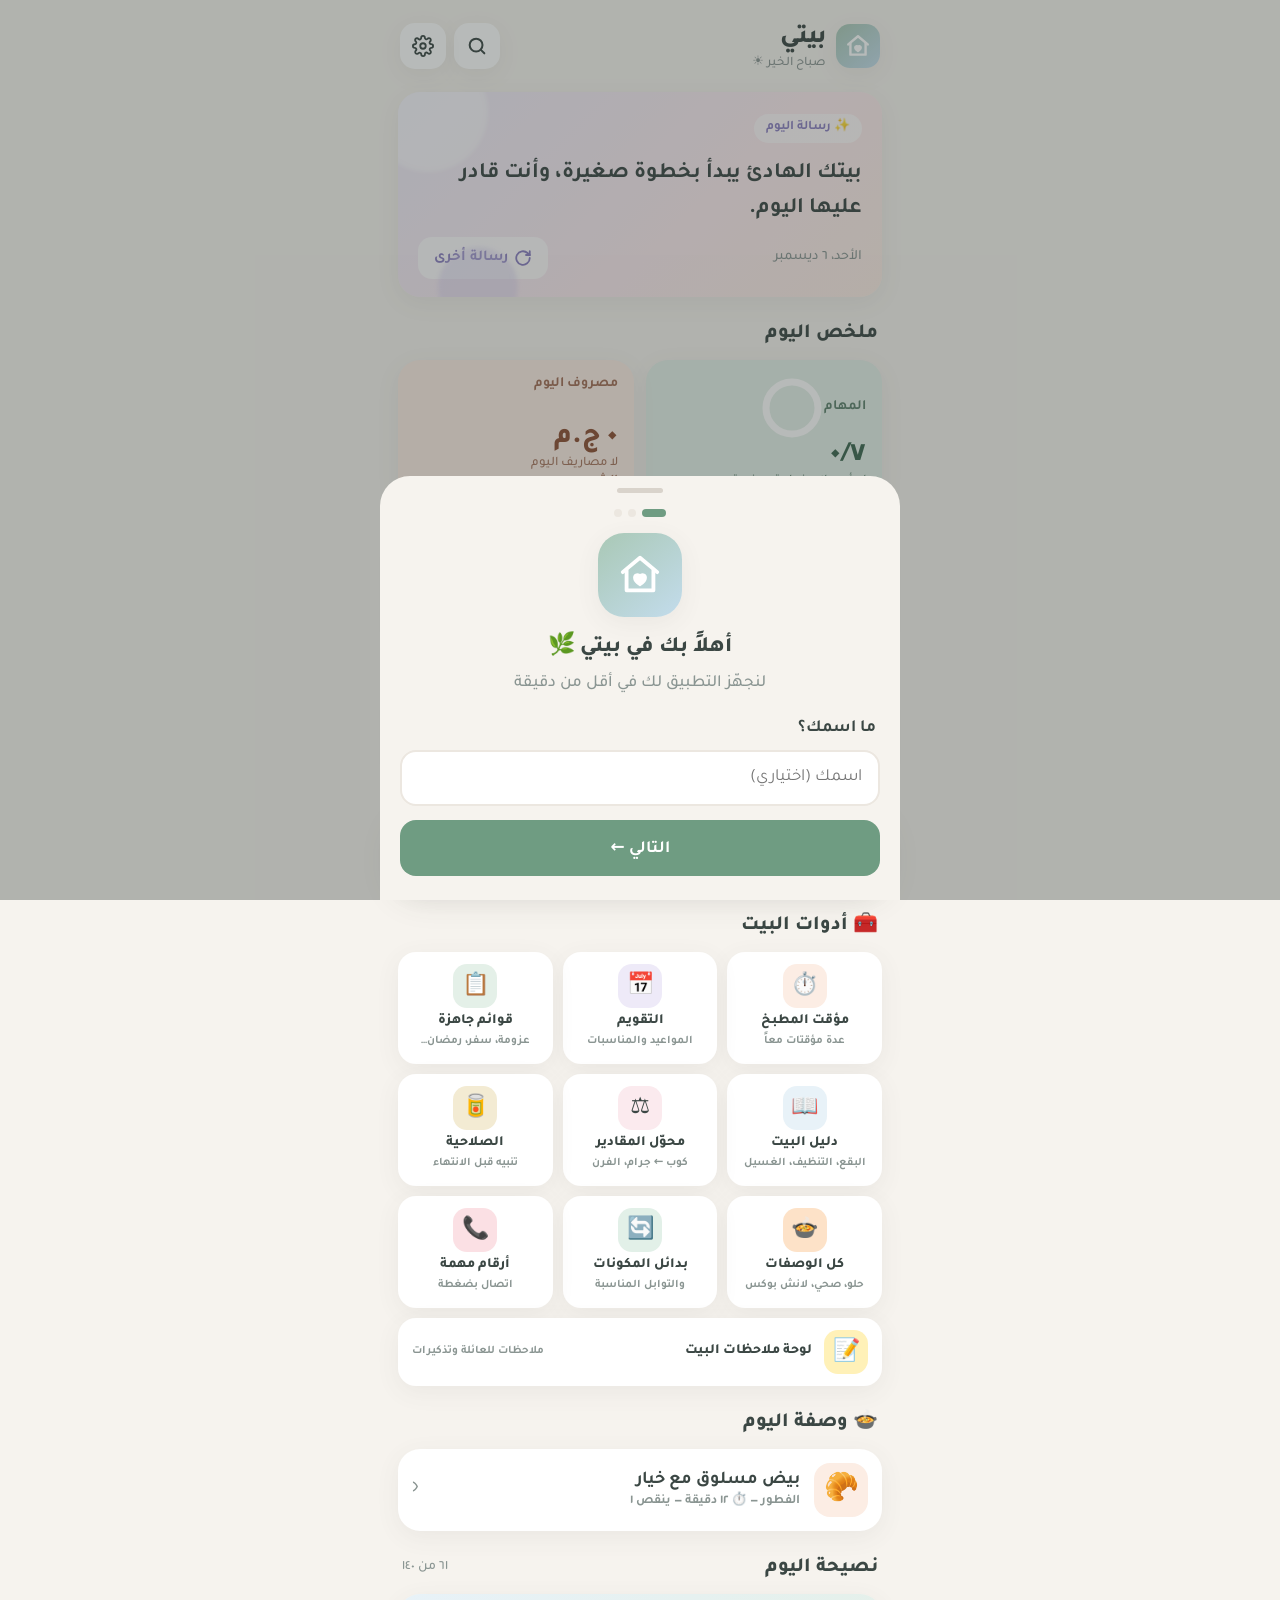
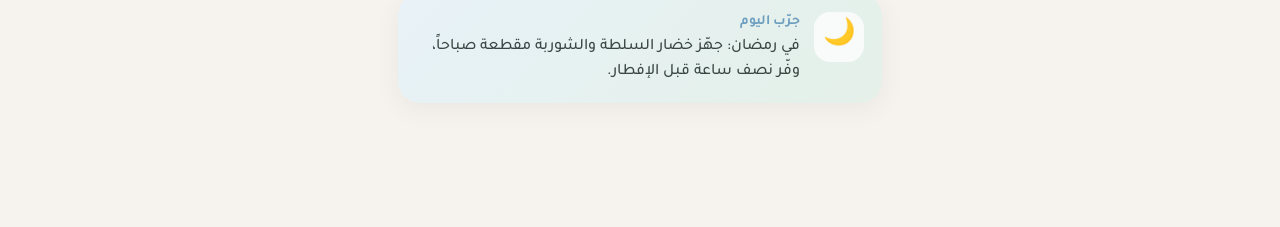
==== commit 3de2eb91: "Update to 4.2.0" ====
--- a/index.html
+++ b/index.html
@@ -522,6 +522,125 @@
 [data-theme=dark] .banner.xb{background:#3A3420}
 .gitem ol{list-style:arabic-indic}
 
+/* ===== v4.1 finance ===== */
+.amt-prev{display:block;min-height:0;font-size:13.5px;font-weight:700;color:var(--sage-d);margin:-2px 4px 0}
+.amt-prev:empty{display:none}
+.amt-prev.bad{color:var(--rose-d)}
+.amt-prev.warn{color:#B7791F}
+.field .amt-prev{margin-top:6px}
+.amt-big{width:100%;font-size:24px!important;font-weight:800;text-align:center;height:58px}
+.exp.tap,.bill.tap,.goal.tap{cursor:pointer;-webkit-tap-highlight-color:transparent;border-radius:14px;transition:background .15s}
+.exp.tap:active,.bill.tap:active,.goal.tap:active{background:var(--bg)}
+.exp .ed{font-size:13px;opacity:.45;flex-shrink:0;margin-inline-start:-4px}
+.exp .x{color:#B9C1BD}
+.hint-line{display:block;text-align:center;color:var(--muted);font-size:12.5px;font-weight:600;margin:8px 4px 0}
+.hint-line:empty{display:none}
+.cats.wrap{flex-wrap:wrap;overflow:visible}
+.cats.wrap .cat{height:40px;font-size:14px;padding:0 12px}
+.cat small{opacity:.7;font-size:12px;font-weight:700}
+.catrow{width:100%;text-align:inherit;cursor:pointer}
+.catrow .cv{display:flex;flex-direction:column;align-items:flex-end;min-width:74px;line-height:1.25}
+.catrow .cv b{font-size:13.5px;font-weight:800;white-space:nowrap}
+.catrow .cv small{font-size:11.5px;color:var(--muted);font-weight:700}
+.mi-top{display:flex;justify-content:space-between;align-items:baseline;gap:8px;flex-wrap:wrap}
+.mi-top span{font-weight:800;font-size:14px;color:var(--sky-d)}
+.insight small{line-height:1.9}
+.insight small b{color:var(--ink);font-weight:800}
+.led-nav{display:flex;align-items:center;justify-content:space-between;gap:8px;margin-bottom:12px}
+.led-nav h3{margin:0;font-size:19px;text-align:center;flex:1}
+.led-nav button{width:42px;height:42px;border-radius:14px;background:var(--bg);font-size:24px;font-weight:800;color:var(--ink)}
+.led-nav button:disabled{opacity:.3}
+.led-stats b{font-size:15.5px!important;white-space:nowrap}
+.led-stats .tot{background:var(--peach-l)}
+.led-facts{display:flex;flex-direction:column;gap:4px;font-size:13px;color:var(--muted);font-weight:600;margin:-4px 4px 12px}
+.led-facts b{color:var(--ink)}
+.led-tools .inp{width:100%}
+.led-day{display:flex;justify-content:space-between;align-items:center;margin:14px 6px 6px;font-size:14.5px}
+.led-day span{font-weight:800;color:var(--peach-d)}
+.led-card{padding:2px 12px!important;margin:0!important}
+.led-sum{background:var(--sky-l);border-radius:14px;padding:10px 14px;font-weight:700;font-size:14px;margin:2px 0 6px}
+[data-theme=dark] .exp .x{color:#5E6966}
+[data-theme=dark] .amt-prev.warn{color:#E6B566}
+.opt-chk{display:flex;align-items:center;gap:10px;font-weight:600;font-size:14.5px;margin:10px 4px 0;cursor:pointer;line-height:1.5}
+.opt-chk input{width:20px;height:20px;flex:0 0 20px;margin:0;accent-color:var(--sage-d)}
+.opt-chk span{flex:1}
+
+/* ================= v4.2 ================= */
+.top-acts{display:flex;gap:8px}
+/* recipe sheet: servings scaler + cooking mode button */
+.sv-ctl{display:flex;align-items:center;justify-content:space-between;gap:10px;background:var(--sage-l);border-radius:16px;padding:6px;margin-bottom:8px}
+.sv-ctl button{width:44px;height:44px;border-radius:12px;background:var(--card);font-size:24px;font-weight:800;color:var(--sage-d);box-shadow:var(--shadow)}
+.sv-ctl button:active{transform:scale(.92)}
+.sv-ctl span{font-weight:700;font-size:16px}
+.sv-ctl b{font-size:20px;color:var(--sage-d)}
+.sv-note{font-size:13px;color:var(--muted);font-weight:600;margin-top:8px;border-top:1px dashed var(--line);padding-top:8px}
+.cook-btn{background:var(--sage-d)}
+/* cooking mode */
+.cook-ov{z-index:35;align-items:stretch;background:var(--bg)}
+.cook-ov .cook{width:100%;max-width:520px;margin:0 auto;display:flex;flex-direction:column;height:100%;padding:calc(12px + var(--safe-t)) 16px calc(14px + var(--safe-b));overflow-y:auto}
+.ck-top{display:flex;align-items:center;gap:12px;margin-top:40px}
+.ck-x{width:46px;height:46px;border-radius:15px;background:var(--card);box-shadow:var(--shadow);font-size:18px;font-weight:800;flex-shrink:0}
+.ck-title{min-width:0}
+.ck-title b{display:block;font-size:20px;overflow:hidden;text-overflow:ellipsis;white-space:nowrap}
+.ck-title small{color:var(--muted);font-weight:600;font-size:13px}
+.ck-prog{display:flex;gap:4px;margin:14px 0 6px}
+.ck-prog i{flex:1;height:6px;border-radius:9px;background:var(--line);transition:background .3s}
+.ck-prog i.d{background:var(--sage)}
+.ck-prog i.c{background:var(--sage-d)}
+.ck-body{flex:1;padding:10px 0}
+.ck-lbl{font-weight:800;color:var(--sage-d);font-size:16px;margin-bottom:10px}
+.ck-step{font-size:24px;line-height:1.75;font-weight:600;background:var(--card);border-radius:22px;padding:22px 20px;box-shadow:var(--shadow);margin-bottom:14px}
+.ck-timer{height:56px;font-size:17px}
+.ck-ings{display:flex;flex-direction:column;gap:8px}
+.ck-ing{display:flex;align-items:center;gap:12px;background:var(--card);border-radius:16px;padding:12px 14px;box-shadow:var(--shadow);font-size:18px;font-weight:600;text-align:right;min-height:56px;border:2px solid transparent;transition:all .2s}
+.ck-ing .b{width:28px;height:28px;border-radius:9px;border:2px solid var(--sage);display:grid;place-items:center;flex-shrink:0;color:#fff;font-weight:800}
+.ck-ing.on{border-color:var(--sage);background:var(--sage-l);color:var(--muted);text-decoration:line-through}
+.ck-ing.on .b{background:var(--sage-d);border-color:var(--sage-d)}
+.ck-hint{text-align:center;color:var(--muted);font-weight:700;margin-top:12px}
+.ck-done{text-align:center;padding:30px 10px}
+.ck-done .e{font-size:72px}
+.ck-done h3{font-size:26px;margin:8px 0}
+.ck-done p{color:var(--muted);font-weight:600;margin-bottom:18px}
+.ck-nav{display:grid;grid-template-columns:minmax(0,1fr) minmax(0,1.6fr);gap:10px;position:sticky;bottom:0;background:var(--bg);padding-top:10px}
+.ck-nav .btn{height:60px;font-size:18px}
+/* global search */
+.gs-sugg{display:flex;flex-wrap:wrap;gap:8px;margin-top:12px}
+.gs-sec{font-weight:800;color:var(--muted);margin:16px 4px 8px;font-size:15px}
+.gs-sec small{font-weight:600}
+.gs-row{display:flex;align-items:center;gap:12px;width:100%;background:var(--card);border-radius:16px;padding:10px 12px;margin-bottom:6px;box-shadow:var(--shadow);text-align:right}
+.gs-row .ge{font-size:22px;width:40px;height:40px;border-radius:12px;background:var(--bg);display:grid;place-items:center;flex-shrink:0}
+.gs-row .gt{flex:1;min-width:0;font-weight:700;font-size:16px}
+.gs-row .gt small{display:block;color:var(--muted);font-weight:500;font-size:13px;overflow:hidden;text-overflow:ellipsis;white-space:nowrap}
+.gs-row .ga{color:var(--muted);font-size:22px}
+.gs-more{color:var(--muted);font-size:13px;font-weight:600;margin:0 6px 6px}
+/* important numbers */
+.con-row{display:flex;align-items:center;gap:8px;margin-bottom:8px}
+.con-call{flex:1;min-width:0;display:flex;align-items:center;gap:12px;background:var(--card);border-radius:16px;padding:10px 12px;box-shadow:var(--shadow);text-align:right}
+.con-call:active{transform:scale(.98)}
+.con-call .ce{font-size:24px;width:44px;height:44px;border-radius:14px;background:var(--rose-l);display:grid;place-items:center;flex-shrink:0}
+.con-call .ct{flex:1;min-width:0;font-weight:800;font-size:16px}
+.con-call .ct small{display:block;color:var(--muted);font-weight:700;font-size:15px;text-align:right;font-variant-numeric:tabular-nums}
+.con-call .cc{width:44px;height:44px;border-radius:50%;background:var(--sage-l);display:grid;place-items:center;font-size:20px;flex-shrink:0}
+/* shopping sections */
+.shop-sec{font-weight:800;font-size:14px;color:var(--sky-d);margin:14px 6px 6px;display:flex;align-items:center;gap:6px}
+.shop-sec small{background:var(--sky-l);border-radius:99px;padding:0 8px;font-size:12px;color:var(--sky-d)}
+.shop-sec:first-child{margin-top:4px}
+.shop-exp{margin-top:6px}
+/* home: recipe of the day + backup banner */
+.rday{display:flex;align-items:center;gap:14px;width:100%;text-align:right;padding:14px}
+.rday:active{transform:scale(.98)}
+.rd-e{width:54px;height:54px;border-radius:16px;display:grid;place-items:center;font-size:28px;flex-shrink:0}
+.rd-t{flex:1;min-width:0}
+.rd-t b{display:block;font-size:18px}
+.rd-t small{color:var(--muted);font-weight:600;font-size:13px}
+.rd-go{color:var(--muted);font-size:24px}
+.banner.bk{background:var(--lav-l)}
+.banner.bk button{background:var(--lav-d)}
+.banner.bk .bk-x{background:transparent;color:var(--muted);padding:0 8px;width:auto}
+/* a running timer pill sits above the header instead of covering its buttons */
+.app{transition:padding-top .25s}
+body.pill-on .app{padding-top:calc(62px + var(--safe-t))}
+
 </style>
 </head>
 <body>
@@ -531,7 +650,8 @@
       <div class="logo"><svg width="26" height="26" viewBox="0 0 24 24" fill="none" stroke="#fff" stroke-width="2.2" stroke-linecap="round" stroke-linejoin="round"><path d="M3 10.5 12 3l9 7.5"/><path d="M5 9.5V20h14V9.5"/><path d="M12 17.2s-3-1.8-3-3.8a1.6 1.6 0 0 1 3-.8 1.6 1.6 0 0 1 3 .8c0 2-3 3.8-3 3.8z" fill="#fff" stroke-width="1.2"/></svg></div>
       <div><h1>بيتي</h1><small id="greet">صباح الخير</small></div>
     </div>
-    <button class="icon-btn" id="settingsBtn" aria-label="الإعدادات"><svg width="22" height="22" viewBox="0 0 24 24" fill="none" stroke="currentColor" stroke-width="2" stroke-linecap="round" stroke-linejoin="round"><circle cx="12" cy="12" r="3"/><path d="M19.4 15a1.7 1.7 0 0 0 .3 1.8l.1.1a2 2 0 1 1-2.8 2.8l-.1-.1a1.7 1.7 0 0 0-1.8-.3 1.7 1.7 0 0 0-1 1.5V21a2 2 0 1 1-4 0v-.1a1.7 1.7 0 0 0-1.1-1.5 1.7 1.7 0 0 0-1.8.3l-.1.1a2 2 0 1 1-2.8-2.8l.1-.1a1.7 1.7 0 0 0 .3-1.8 1.7 1.7 0 0 0-1.5-1H3a2 2 0 1 1 0-4h.1a1.7 1.7 0 0 0 1.5-1.1 1.7 1.7 0 0 0-.3-1.8l-.1-.1a2 2 0 1 1 2.8-2.8l.1.1a1.7 1.7 0 0 0 1.8.3H9a1.7 1.7 0 0 0 1-1.5V3a2 2 0 1 1 4 0v.1a1.7 1.7 0 0 0 1 1.5 1.7 1.7 0 0 0 1.8-.3l.1-.1a2 2 0 1 1 2.8 2.8l-.1.1a1.7 1.7 0 0 0-.3 1.8V9a1.7 1.7 0 0 0 1.5 1H21a2 2 0 1 1 0 4h-.1a1.7 1.7 0 0 0-1.5 1z"/></svg></button>
+    <div class="top-acts"><button class="icon-btn" id="searchBtn" aria-label="بحث"><svg width="22" height="22" viewBox="0 0 24 24" fill="none" stroke="currentColor" stroke-width="2.2" stroke-linecap="round"><circle cx="11" cy="11" r="7"/><path d="m20 20-3.5-3.5"/></svg></button>
+    <button class="icon-btn" id="settingsBtn" aria-label="الإعدادات"><svg width="22" height="22" viewBox="0 0 24 24" fill="none" stroke="currentColor" stroke-width="2" stroke-linecap="round" stroke-linejoin="round"><circle cx="12" cy="12" r="3"/><path d="M19.4 15a1.7 1.7 0 0 0 .3 1.8l.1.1a2 2 0 1 1-2.8 2.8l-.1-.1a1.7 1.7 0 0 0-1.8-.3 1.7 1.7 0 0 0-1 1.5V21a2 2 0 1 1-4 0v-.1a1.7 1.7 0 0 0-1.1-1.5 1.7 1.7 0 0 0-1.8.3l-.1.1a2 2 0 1 1-2.8-2.8l.1-.1a1.7 1.7 0 0 0 .3-1.8 1.7 1.7 0 0 0-1.5-1H3a2 2 0 1 1 0-4h.1a1.7 1.7 0 0 0 1.5-1.1 1.7 1.7 0 0 0-.3-1.8l-.1-.1a2 2 0 1 1 2.8-2.8l.1.1a1.7 1.7 0 0 0 1.8.3H9a1.7 1.7 0 0 0 1-1.5V3a2 2 0 1 1 4 0v.1a1.7 1.7 0 0 0 1 1.5 1.7 1.7 0 0 0 1.8-.3l.1-.1a2 2 0 1 1 2.8 2.8l-.1.1a1.7 1.7 0 0 0-.3 1.8V9a1.7 1.7 0 0 0 1.5 1H21a2 2 0 1 1 0 4h-.1a1.7 1.7 0 0 0-1.5 1z"/></svg></button></div>
   </header>
 
   <!-- HOME -->
@@ -539,6 +659,7 @@
     <div id="billBanner"></div>
     <div id="expBanner"></div>
     <div id="homeNotes"></div>
+    <div id="bkBanner"></div>
     <div class="card aff">
       <div class="blob" style="width:120px;height:120px;background:#fff;top:-40px;left:-30px"></div>
       <div class="blob" style="width:80px;height:80px;background:var(--lav);bottom:-30px;left:40px;opacity:.35"></div>
@@ -589,8 +710,13 @@
       <button data-tool="guide"><span class="te" style="background:var(--sky-l)">📖</span><b>دليل البيت</b><small>البقع، التنظيف، الغسيل</small></button>
       <button data-tool="conv"><span class="te" style="background:var(--rose-l)">⚖️</span><b>محوّل المقادير</b><small>كوب ← جرام، الفرن</small></button>
       <button data-tool="expiry"><span class="te" style="background:#F3EBD3">🥫</span><b>الصلاحية</b><small id="toolExpS">تنبيه قبل الانتهاء</small></button>
+      <button data-tool="recipes"><span class="te" style="background:#FDE2C8">🍲</span><b>كل الوصفات</b><small>حلو، صحي، لانش بوكس</small></button>
+      <button data-tool="subs"><span class="te" style="background:#E2F0E8">🔄</span><b>بدائل المكونات</b><small>والتوابل المناسبة</small></button>
+      <button data-tool="contacts"><span class="te" style="background:#FBE0E4">📞</span><b>أرقام مهمة</b><small>اتصال بضغطة</small></button>
       <button data-tool="notes" class="wide"><span class="te" style="background:#FFF1B8">📝</span><b>لوحة ملاحظات البيت</b><small id="toolNotesS">ملاحظات للعائلة وتذكيرات</small></button>
     </div>
+    <div class="sec-title"><h2>🍲 وصفة اليوم</h2></div>
+    <button class="card rday" id="rDay" hidden></button>
     <div class="sec-title"><h2>نصيحة اليوم</h2><span id="tipNo"></span></div>
     <div class="card tip"><span class="ti" id="tipE">💡</span><div><b>جرّب اليوم</b><p id="tipText"></p></div></div>
   </section>
@@ -698,16 +824,18 @@
     <button class="card insight" id="monthInsight" style="width:100%;text-align:right;display:block"></button>
     <form class="card exp-form" id="expForm" autocomplete="off">
       <div class="r">
-        <input class="inp amt" id="expAmt" inputmode="decimal" placeholder="المبلغ">
+        <input class="inp amt" id="expAmt" inputmode="decimal" placeholder="المبلغ" enterkeyhint="done">
         <input class="inp" id="expNote" placeholder="على ماذا؟ (اختياري)" maxlength="40">
       </div>
+      <small class="amt-prev" id="expPrev" aria-live="polite"></small>
       <div class="seg etype" id="expType"><button type="button" data-et="d" class="on">🛍️ مصروف يومي</button><button type="button" data-et="f">📌 ثابت للشهر</button></div>
       <small class="et-hint" id="etHint"></small>
       <div class="cats" id="cats"></div>
       <button class="btn peach block" type="submit"><svg width="20" height="20" viewBox="0 0 24 24" fill="none" stroke="currentColor" stroke-width="2.6" stroke-linecap="round"><path d="M12 5v14M5 12h14"/></svg><span id="expBtnTxt">أضف المصروف</span></button>
     </form>
-    <div class="sec-title"><h2>المصاريف</h2><span id="bDate2"></span></div>
+    <div class="sec-title"><h2>المصاريف</h2><button class="link-btn" id="ledBtn" type="button">📋 سجل الشهر كله</button></div>
     <div class="card" id="expList" style="padding:6px 14px"></div>
+    <small class="hint-line" id="expHint"></small>
     <div class="sec-title"><h2>📌 المصروفات الثابتة</h2><span id="fixedSum"></span></div>
     <div class="card" id="fixedList" style="padding:6px 14px"></div>
     <div class="sec-title"><h2>💡 الفواتير الشهرية</h2><span id="billsSum"></span></div>
@@ -798,7 +926,7 @@
 <div class="toast" id="toast"></div>
 
 <script>
-const CONTENT_DEFAULT = {"version":"4.0.0","rev":3,"changelog":["💰 حساب مصروف أدق: المصروف اليومي منفصل عن المصروفات الثابتة (إيجار، فواتير، مدارس)","📊 ملخص اليوم والأسبوع والشهر معاً، واختيار أي تاريخ لتسجيل مصروف قديم","📅 تقويم شهري: أضف مهمة أو موعد أو مناسبة في يوم محدد، وكرّرها أسبوعياً أو شهرياً أو سنوياً","⏰ وقت للمهام والمواعيد، وترتيب مهام اليوم حسب الوقت","⏱️ مؤقت المطبخ: عدة مؤقتات معاً مع تنبيه بصوت واهتزاز","📋 قوائم جاهزة: العزومة، السفر، رمضان، العيد، الدراسة، شنطة الولادة","📖 دليل البيت: إزالة ١٧ نوعاً من البقع، التنظيف، الغسيل، وأسرار المطبخ","🧊 جدول حفظ الطعام في الثلاجة والفريزر","⚖️ محوّل المقادير: من الكوب والملعقة إلى الجرام، ودرجات حرارة الفرن","🥫 متابعة تواريخ الصلاحية مع تنبيه قبل انتهائها","📝 لوحة ملاحظات البيت مع تثبيت الملاحظة المهمة في الرئيسية","🍰 قسم جديد للحلويات و٤٤ وصفة جديدة بالمقادير بالضبط (١٢٤ وصفة)","✨ محتوى أكثر: نصائح ورسائل ومهام وخطط جديدة"],"affirmations":["بيتك الهادئ يبدأ بخطوة صغيرة، وأنت قادر عليها اليوم.","لا يلزم أن يكون كل شيء مثالياً، يكفي أن يكون مليئاً بالحب.","كل مهمة تنجزها هي هدية صغيرة لنفسك ولمن تحب.","خذ نفساً عميقاً… أنت تقوم بعمل رائع.","البيت ليس جدراناً، بل دفء تصنعه يداك.","تقدّم بسيط كل يوم أفضل من كمال لا يأتي.","امنح نفسك اللطف الذي تمنحه للآخرين.","اليوم فرصة جديدة لترتيب المكان وتهدئة القلب.","جهدك مرئي ومقدَّر، حتى لو لم يقله أحد.","الراحة جزء من الإنجاز، لا تنسَ نصيبك منها.","ابدأ بالأسهل، وستتبعك البقية بسهولة.","قلبك المطمئن هو أجمل ركن في البيت.","ما تزرعه من ترتيب اليوم، تحصده راحةً غداً.","أنت أقوى مما تظن، وأهدأ مما تتوقع.","لحظة هدوء مع كوب شاي تستحقها اليوم ☕","كل صباح هو صفحة بيضاء، فاكتبها بهدوء.","التنظيم ليس عبئاً، بل طريقة لتحب حياتك أكثر.","افرح بالإنجازات الصغيرة، فهي تصنع الأيام الكبيرة.","بيت مرتب، عقل صافٍ، وقلب ممتن.","لا بأس أن تطلب المساعدة، فالبيت مسؤولية الجميع.","اجعل اليوم بسيطاً وجميلاً كما تحب.","الامتنان يحوّل ما لدينا إلى ما يكفي وأكثر.","كل خطوة تقوم بها تملأ البيت بالبركة.","أنت تبني ذكريات دافئة، وليس فقط تنظف بيتاً.","تمهّل… الأشياء الجميلة تُصنع على مهل.","وجبة بسيطة بحب، أغلى من مائدة بلا روح.","ميزانية صغيرة مع وعي كبير تصنع أماناً كبيراً.","اليوم سيكون جيداً، لأنك ستجعله كذلك.","ابتسامتك هي أول ما يزيّن البيت كل صباح.","ما أنجزته يكفي، وغداً يوم جديد.","عشر دقائق من الترتيب تصنع فرقاً كبيراً في يومك.","أنت لا تتأخر، أنت تمشي بإيقاعك الخاص.","البساطة سر البيوت المريحة.","كل شيء في مكانه… وأنت في سلام.","اسمح لنفسك أن تفخر بما أنجزت اليوم.","رائحة البيت النظيف تبدأ بنية طيبة.","يومك لا يُقاس بعدد المهام، بل بمقدار الهدوء فيه.","خطوة واحدة الآن أفضل من خطة كاملة غداً.","أنت تصنع الأمان لمن حولك، وهذا عظيم.","لا تقارن بيتك ببيوت الآخرين، فبيتك يحكي قصتك.","من يعتني بالتفاصيل الصغيرة يصنع حياة جميلة.","قليل دائم خير من كثير منقطع.","اترك المثالية، واحتضن التقدم.","كل ركن ترتبه يمنحك مساحة للتنفس.","اليوم، كن لطيفاً مع نفسك كما تكون مع أحبائك.","التعب الذي تبذله اليوم سيصبح راحة غداً.","البيت السعيد ليس الأنظف، بل الأكثر حباً.","صوت ضحكات البيت أجمل من أي ديكور.","خصص وقتاً لنفسك، فأنت أساس هذا البيت.","لكل يوم ما يكفيه، فلا تحمل همّ الغد.","النظام يحررك، ولا يقيّدك.","افتح النافذة، ودع الهواء الجديد يجدد طاقتك.","أنت قادر على إدارة يومك بهدوء وحكمة.","ابدأ يومك بنية جميلة، وسيتبعك الخير.","كل مرة تقول فيها «يكفي اليوم» هي حكمة، لا تقصير.","إنجاز مهمة واحدة أفضل من التفكير في عشر.","اجعل بيتك ملاذاً لا مصدر ضغط.","التوفير ليس حرماناً، بل اختيار ذكي لمستقبلك.","كل جنيه تدّخره هو خطوة نحو حلم.","طبق دافئ، وعائلة حول المائدة… هذه هي النعمة.","الهدوء الذي تصنعه في بيتك ينعكس على قلبك.","أنت تستحق بيتاً يريحك، وأنت تصنعه الآن.","استمتع بالرحلة، لا بالوصول فقط.","كن فخوراً بكل يوم تحاول فيه.","جمال البيت في روحه، وروحه أنت.","حين تتعب، تذكّر لماذا بدأت.","الصبر مع النفس هو أول طريق النجاح.","حتى الأيام الفوضوية تنتهي بليلة هادئة.","شكراً لأنك تعتني بكل هذا بحب 🤍","اليوم مناسب تماماً لبداية عادة جديدة.","اجعل مطبخك مكاناً للفرح، لا للواجب فقط.","رتّب قلبك أولاً، وسيترتب كل شيء.","ما تفعله اليوم بحب سيُذكر غداً بامتنان.","دقيقتان فقط… ابدأ، والباقي سيأتي.","التخطيط البسيط يوفر الوقت والمال والأعصاب.","أنت لست وحدك، وكل البيوت تمر بأيام مزدحمة.","بيت فيه دعاء وحب لا تنقصه البركة.","النعم الصغيرة في يومك تستحق أن تراها.","كل خطوة إلى الأمام، مهما كانت صغيرة، تُحسب.","قدّر يديك اللتين تصنعان كل هذا الجمال.","اليوم، اختر الهدوء بدلاً من الاستعجال.","عندما ترتب مكانك، تمنح عقلك هدنة.","لا شيء يضاهي شعور السرير المرتب في المساء.","تنفس بعمق، وابدأ بما بين يديك.","أنت تفعل أفضل ما تستطيع، وهذا يكفي.","اجعل من روتينك اليومي طقساً من الحب.","الأيام البسيطة هي التي نشتاق إليها لاحقاً.","الترتيب عادة، والعادة تُبنى يوماً بيوم.","قليل من الموسيقى يجعل التنظيف أخف وأمتع 🎶","اليوم أنت أقرب إلى بيت أحلامك من الأمس.","الاستمرار أهم من السرعة.","كل بداية أسبوع هي فرصة جديدة للتنظيم.","امنح نفسك مكافأة صغيرة بعد إنجازك.","البيت المرتب يستقبلك بابتسامة.","أنت مدير بيتك، وقراراتك تصنع راحته.","حافظ على هدوئك، فالفوضى مؤقتة.","أجمل ما في البيت: الناس الذين فيه.","يوم جديد، طاقة جديدة، وفرص جميلة.","انتهى اليوم؟ ارتح الآن، فقد أحسنت.","تذكّر: البيت يُبنى بالحب قبل الطوب.","رمضان فرصة لبيت أهدأ وقلب أصفى 🌙","حين يتعاون أهل البيت، يصبح كل شيء أسهل.","ادّخر اليوم قليلاً، لتطمئن غداً كثيراً.","شكراً لكل يد صغيرة تساعد في ترتيب البيت 🤍","سلسلة إنجازك تكبر يوماً بعد يوم، فلا تقطعها.","كل فاتورة تدفعها في وقتها راحة بال جديدة.","بيتك يستحق أفضل نسخة منك، وأنت تستحق الراحة أيضاً.","الطبخ بحب يجعل أبسط الأطباق أشهى.","أنت تصنع روتيناً، والروتين يصنع حياة هادئة.","اليوم خطوة… وغداً عادة… وبعد شهر أسلوب حياة.","أنتِ قلب هذا البيت، وكل ما تفعلينه يصنع فرقاً 🤍","الراحة ليست كسلاً، بل وقود ليوم أجمل.","لا بأس أن يكون البيت غير مثالي، المهم أن يكون دافئاً.","كل وجبة تعدّينها رسالة حب صامتة.","خطوة صغيرة كل يوم أفضل من يوم مرهق كل أسبوع.","اليوم أنجز ما أستطيع، وأترك الباقي للغد بسلام.","بيتي مرتب بما يكفي، وأنا ممتنة بما يكفي.","التخطيط اليوم يمنحك هدوءاً طوال الأسبوع.","شاركي أهل البيت المهام، فالبيت مسؤولية الجميع.","ابتسامتك صباحاً تضيء البيت كله ☀️","كل شيء يصبح أسهل حين نبدأ.","أنتِ تستحقين كوب قهوة هادئاً اليوم ☕","النظام لا يعني الكمال، بل يعني الراحة.","اشكري نفسك على كل ما أنجزته اليوم مهما كان صغيراً.","البيت السعيد يبدأ بنفس مطمئنة.","قليل دائم خير من كثير منقطع.","رتّبي يومك، ولا تنسي أن تتركي مساحة للفرح.","اليوم فرصة جديدة لبداية هادئة 🌿","عائلتك محظوظة بك.","خذي نفساً عميقاً، كل شيء تحت السيطرة.","الإنجاز الحقيقي أن تحافظي على هدوئك.","كل ركن مرتب يمنحك لحظة سلام.","لا تقارني بيتك ببيوت الآخرين، فلكل بيت حكايته.","نجاحك يقاس براحتك وراحة من تحبين.","اطبخي بحب، ونظّفي بهدوء، وارتاحي بلا ذنب.","ما تزرعينه من اهتمام اليوم يُحصد دفئاً غداً.","أنتِ قادرة، وأنتِ كافية 💪","يوم مزدحم؟ اختاري ٣ مهام فقط وانسَي الباقي.","بيت صغير مليء بالحب أجمل من قصر بارد.","الحمد لله على نعمة البيت والأهل 🤲"],"tips":[{"e":"🍋","t":"امسح الميكروويف بسهولة: سخّن وعاء ماء مع شرائح ليمون لمدة ٣ دقائق، ثم امسحه بقطعة قماش."},{"e":"🧂","t":"رش القليل من الملح على البقع الطازجة في السجاد لامتصاص السائل قبل تنظيفها."},{"e":"🧺","t":"اغسل الملابس الداكنة مقلوبة على الوجه الداخلي للحفاظ على لونها مدة أطول."},{"e":"🧊","t":"ضع علبة بيكربونات صوديوم مفتوحة في الثلاجة لامتصاص الروائح، وغيّرها كل ٣ أشهر."},{"e":"⏱️","t":"قاعدة الدقيقتين: أي مهمة تستغرق أقل من دقيقتين، أنجزها فوراً."},{"e":"🌿","t":"النعناع والريحان على شباك المطبخ يطردان الحشرات ويعطّران المكان."},{"e":"🍞","t":"احفظ الخبز في الفريزر مقطعاً، وسخّن ما تحتاجه فقط لتقليل الهدر."},{"e":"🧽","t":"عقّم إسفنجة المطبخ بوضعها مبللة في الميكروويف لدقيقة واحدة، وغيّرها كل أسبوعين."},{"e":"🪟","t":"نظّف الزجاج بخليط ماء وخل أبيض بنسبة متساوية، وامسحه بورق جرائد لنتيجة لامعة."},{"e":"🛏️","t":"رش بيكربونات الصوديوم على المرتبة واتركها ساعة، ثم اشفطها لإزالة الروائح."},{"e":"🍅","t":"لا تحفظ الطماطم في الثلاجة إلا إذا نضجت تماماً، فالبرودة تُفقدها طعمها."},{"e":"🧄","t":"قشّر الثوم بسرعة: ضع الفصوص في برطمان مغلق ورجّه بقوة لمدة ٣٠ ثانية."},{"e":"💡","t":"افصل الأجهزة من الكهرباء عند عدم استخدامها لتوفير ما يصل إلى ١٠٪ من الفاتورة."},{"e":"🚿","t":"ارفع رأس الدش واغمره في كيس به خل أبيض طوال الليل لإزالة الترسبات."},{"e":"🧹","t":"نظّف من الأعلى إلى الأسفل: الأرفف أولاً ثم الأسطح ثم الأرضية."},{"e":"📝","t":"اكتب قائمة التسوق قبل الخروج والتزم بها، ستوفر حتى ٢٠٪ من المصروف."},{"e":"🥔","t":"احفظ البطاطس بعيداً عن البصل، فوجودهما معاً يُسرّع فساد كليهما."},{"e":"🧴","t":"أعِد استخدام علب الرذاذ الفارغة لتحضير منظف منزلي من الماء والخل وقطرات الليمون."},{"e":"👕","t":"علّق الملابس فور انتهاء الغسالة لتقليل التجاعيد ووقت الكي."},{"e":"🍳","t":"انقع المقلاة المحروقة بماء ساخن وملعقة بيكربونات لمدة ساعة قبل غسلها."},{"e":"🧊","t":"جمّد الأعشاب المفرومة في قوالب الثلج مع قليل من الزيت لاستخدامها في الطبخ."},{"e":"🗓️","t":"خطط وجبات الأسبوع يوم الجمعة، واشترِ كل المكونات مرة واحدة."},{"e":"🍌","t":"لفّ رأس عنقود الموز بغلاف بلاستيكي لإبطاء نضجه عدة أيام."},{"e":"🧦","t":"خصص سلة صغيرة للجوارب المفردة، وستجد أزواجها مع الغسلة القادمة غالباً."},{"e":"🌬️","t":"افتح النوافذ ١٠ دقائق صباحاً كل يوم لتجديد هواء البيت وتقليل الرطوبة."},{"e":"🧼","t":"امسح مقابض الأبواب ومفاتيح الإضاءة أسبوعياً، فهي أكثر الأماكن تجمعاً للجراثيم."},{"e":"🥚","t":"اختبر طزاجة البيض: ضعه في ماء، إذا غاص فهو طازج، وإذا طفا فلا تستخدمه."},{"e":"🛒","t":"لا تتسوق وأنت جائع، فذلك يزيد مشترياتك غير الضرورية."},{"e":"📦","t":"استخدم صناديق شفافة للتخزين لترى محتوياتها دون فتحها."},{"e":"🍚","t":"اطبخ كمية أرز إضافية وجمّدها في أكياس صغيرة لوجبات سريعة."},{"e":"🪴","t":"اسقِ النباتات صباحاً أو مساءً، وتجنب وقت الظهيرة لتقليل تبخر الماء."},{"e":"🧯","t":"افحص توصيلات الغاز بالماء والصابون مرة كل شهر، فظهور فقاعات يعني تسريباً."},{"e":"🧻","t":"ضع لفة مناديل احتياطية تحت حوض الحمام حتى لا تنفد في وقت غير مناسب."},{"e":"🥫","t":"رتّب المخزون بحيث يكون الأقدم في المقدمة، لتستخدمه قبل انتهاء صلاحيته."},{"e":"🧺","t":"لا تملأ الغسالة أكثر من ثلاثة أرباعها لتحصل على غسيل أنظف."},{"e":"🍽️","t":"اغسل الأطباق فور الأكل، فالبقايا الجافة تحتاج ضعف الوقت والجهد."},{"e":"🔌","t":"نظّف فلتر التكييف كل أسبوعين في الصيف لتوفير الكهرباء وهواء أنقى."},{"e":"🧊","t":"لا تضع الطعام الساخن في الثلاجة مباشرة، اتركه يبرد أولاً لتوفير الطاقة."},{"e":"👟","t":"ضع ورق جرائد مكرمش داخل الأحذية الرطبة لامتصاص الرطوبة والرائحة."},{"e":"🍋","t":"لمعان الحنفيات: افركها بنصف ليمونة ثم اشطفها وجففها."},{"e":"🛋️","t":"اشفط الكنب أسبوعياً، وبدّل أماكن الوسائد ليتوزع الاستخدام."},{"e":"🕯️","t":"لإزالة الشمع من القماش: ضع ورقة فوقه ومرّر المكواة الدافئة."},{"e":"🥬","t":"لفّ الخضار الورقية بمنديل ورقي داخل كيس، فتبقى طازجة أطول."},{"e":"💰","t":"خصص مبلغاً ثابتاً للمصروف اليومي، وما يتبقى ضعه في حصالة التوفير."},{"e":"🧹","t":"روتين ١٥ دقيقة مساءً لترتيب البيت يجعل صباحك أهدأ بكثير."},{"e":"🫖","t":"أزل الترسبات من الغلاية بغلي ماء مع ملعقتين خل، ثم اشطفها جيداً."},{"e":"🧽","t":"معجون الأسنان الأبيض ينظف بقع الأقلام عن الجدران بسهولة."},{"e":"🍯","t":"ادهن الملعقة بقليل من الزيت قبل قياس العسل، فينزلق دون أن يلتصق."},{"e":"🗑️","t":"ضع قليلاً من البيكربونات في قاع سلة القمامة لمنع الروائح."},{"e":"🧥","t":"قاعدة «قطعة تدخل، قطعة تخرج»: عند شراء ملابس جديدة، تبرع بقطعة قديمة."},{"e":"🧂","t":"الملح الخشن مع الليمون ينظف ألواح التقطيع الخشبية ويزيل الروائح."},{"e":"🍲","t":"اطبخ مرتين واكفِ أربع وجبات: ضاعف الكمية وجمّد النصف."},{"e":"🪣","t":"أضف ملعقة خل إلى ماء المسح لأرضيات أكثر لمعاناً ونظافة."},{"e":"📱","t":"امسح شاشة هاتفك يومياً بقطعة قماش ناعمة، فهي تحمل جراثيم أكثر من أي شيء آخر."},{"e":"🧺","t":"اجعل لكل فرد في البيت سلة غسيل خاصة لتسهيل الفرز."},{"e":"🥛","t":"تحقق من تاريخ الصلاحية أثناء الشراء، واختر العبوات من الخلف فهي الأحدث غالباً."},{"e":"🌙","t":"جهّز ملابس الغد وحقائب الأطفال مساءً لصباح بلا توتر."},{"e":"🧴","t":"اخلط الصابون السائل بالماء في زجاجة رذاذ لتنظيف سريع ويومي للأسطح."},{"e":"🍎","t":"ضع الفاكهة في طبق ظاهر على الطاولة، فتأكلها العائلة بدلاً من الحلويات."},{"e":"🏠","t":"اختر ركناً واحداً تنظفه بعمق كل يوم، وخلال شهر سيلمع البيت كله."},{"e":"🌙","t":"في رمضان: جهّز خضار السلطة والشوربة مقطعة صباحاً، وفّر نصف ساعة قبل الإفطار."},{"e":"🥤","t":"اشرب كوبين ماء على السحور وتجنّب الأكل المالح ليقل العطش في الصيام."},{"e":"🧊","t":"جمّد عجينة السمبوسة ملفوفة مسبقاً وأخرجها قبل القلي مباشرة."},{"e":"☀️","t":"في الصيف: انشر الغسيل في الظل ليحافظ على ألوانه، فالشمس القوية تبهتها."},{"e":"🌧️","t":"في الشتاء: ضع أكياس سيليكا داخل الدواليب لمنع الرطوبة والروائح."},{"e":"🧾","t":"اجمع فواتير الشهر في ملف واحد، وراجعها أول كل شهر لتكتشف أي زيادة."},{"e":"🎯","t":"قاعدة ٥٠/٣٠/٢٠: ٥٠٪ للأساسيات، ٣٠٪ للرغبات، ٢٠٪ للادخار."},{"e":"🐷","t":"ادّخر أولاً ثم اصرف: حوّل مبلغ الادخار يوم القبض قبل أي مصروف."},{"e":"👨‍👩‍👧","t":"وزّع المهام الصغيرة على أفراد البيت، فالمشاركة تخفف العبء وتعلّم الأطفال المسؤولية."},{"e":"⏰","t":"اضبط مؤقتاً ٢٠ دقيقة وانظف بأقصى سرعة، ستندهش مما تنجزه."},{"e":"🧺","t":"اغسل المناشف وحدها بدون منعّم، فالمنعّم يقلل امتصاصها للماء."},{"e":"🍽️","t":"ابدأ الطبخ بتجهيز كل المكونات أمامك، سيصبح الطبخ أسرع وأقل فوضى."},{"e":"🧂","t":"ضع حبات أرز في مملحة الملح لتمنع تكتله بسبب الرطوبة."},{"e":"🪴","t":"ماء سلق البيض بعد أن يبرد سماد طبيعي ممتاز لنباتات البيت."},{"e":"💡","t":"استبدل اللمبات العادية بلمبات LED لتوفير حتى ٧٥٪ من كهرباء الإضاءة."},{"e":"🛒","t":"قارن سعر الكيلو وليس سعر العبوة، فالعبوات الكبيرة ليست دائماً أوفر."},{"e":"📦","t":"خصص صندوقاً للأشياء التي لم تستخدمها منذ سنة، وتبرع بها إن لم تحتجها خلال ٣ أشهر."},{"e":"🍋","t":"ضع نصف ليمونة في الثلاجة لتمتص الروائح، وغيّرها أسبوعياً."},{"e":"🧹","t":"ابدأ تنظيف الغرفة من الباب واتجه في اتجاه عقارب الساعة حتى لا تنسى أي ركن."},{"e":"🌿","t":"ضع أكياس قرنفل أو لافندر في الدولاب لرائحة منعشة وطرد العث."},{"e":"⏱️","t":"استخدم مؤقت المطبخ وأنت تطبخ أكثر من صنف، كل صنف بمؤقت باسمه."},{"e":"📅","t":"سجّل مواعيد الدكتور وأعياد الميلاد في التقويم مرة واحدة، والتطبيق يذكّرك كل سنة."},{"e":"🧊","t":"اكتب التاريخ على أكياس الفريزر دائماً، واستخدم الأقدم أولاً."},{"e":"🥫","t":"سجّل تواريخ صلاحية الأدوية والمعلبات في التطبيق لتنبيهك قبل انتهائها."},{"e":"🧺","t":"شغّل الغسالة ليلاً وانشر الغسيل صباحاً، يجف أسرع ويكون الجو أهدأ."},{"e":"🧽","t":"عقّم إسفنجة المطبخ دقيقة في الميكروويف وهي مبللة، أو غيّرها كل أسبوعين."},{"e":"🍲","t":"اطبخ الكمية مضاعفة وجمّد النصف، تتوفر لك وجبة جاهزة ليوم مشغول."},{"e":"🧅","t":"اسلق البصل دقيقة قبل التحمير ليتحمر أسرع ويشرب زيتاً أقل."},{"e":"🧹","t":"ضع سلة صغيرة في كل غرفة لجمع الأشياء التي في غير مكانها، ورتّبها مرة واحدة يومياً."},{"e":"🛏️","t":"افرد ملاءة السرير بعد الغسيل مباشرة دون كيها، مع شدها جيداً تختفي الكرمشة."},{"e":"🍋","t":"اغسل اللوح الخشبي بالملح الخشن ونصف ليمونة لإزالة الروائح والبكتيريا."},{"e":"🌿","t":"اغمر البقدونس في كوب ماء داخل الثلاجة مثل الورد، يبقى طازجاً أسبوعين."},{"e":"🍌","t":"لف أعناق الموز بورق ألومنيوم ليتأخر نضجه عدة أيام."},{"e":"🥔","t":"لا تحفظ البطاطس والبصل معاً، البصل يسرّع إنبات البطاطس."},{"e":"🧈","t":"ابشر الزبدة المجمدة مباشرة في العجين بدل انتظار ذوبانها."},{"e":"🍚","t":"أضف ملعقة زيت أو زبدة لماء سلق الأرز البسمتي ليبقى مفلفلاً."},{"e":"🧼","t":"نظّف من الأعلى للأسفل: الأرفف أولاً ثم الأسطح ثم الأرض، حتى لا تنظف مرتين."},{"e":"👟","t":"ضع أكياس شاي مستعملة جافة أو بيكربونات في الأحذية ليلة لإزالة الروائح."},{"e":"🪟","t":"نظّف الشبابيك في يوم غائم، فالشمس تجفف المنظف بسرعة وتترك خطوطاً."},{"e":"💡","t":"افصل الشواحن والأجهزة غير المستخدمة، فهي تستهلك كهرباء حتى وهي مطفأة."},{"e":"💧","t":"شغّل الغسالة وغسالة الأطباق بحمولة كاملة فقط، لتوفر الماء والكهرباء."},{"e":"🧾","t":"سجّل الإيجار والمدارس كمصروف ثابت، ليبقى مصروفك اليومي واضحاً."},{"e":"🛒","t":"تسوّق بعد الأكل وليس وأنت جائع، ستشتري أقل بكثير."},{"e":"🎁","t":"خصص مبلغاً صغيراً شهرياً للمناسبات والهدايا، حتى لا تفاجئك."},{"e":"👧","t":"علّم أطفالك طي ملابسهم بطريقة بسيطة، الطفل من ٤ سنوات يستطيع المساعدة."},{"e":"🧸","t":"دوّر ألعاب الأطفال: أخرج نصفها واحفظ النصف الآخر، وبدّلها كل شهر."},{"e":"☕","t":"خذي ١٥ دقيقة لنفسك يومياً بدون مهام، البيت المرتب يحتاج أماً مرتاحة."},{"e":"🍰","t":"لتكيكة هشة: قلّبي الدقيق برفق بالسباتولا ولا تخفقيه بالمضرب."},{"e":"🥚","t":"اخفقي بياض البيض في وعاء جاف تماماً ونظيف، فأي دهون تمنع انتفاخه."},{"e":"🫖","t":"أضيفي حبة هيل أو عود قرفة لإبريق الشاي، نكهة مميزة بدون تكلفة."}],"pantry":[{"g":"نشويات وحبوب","e":"🌾","items":["أرز","مكرونة","شعرية","عدس","فول","حمص","خبز","شوفان","دقيق","سميد"]},{"g":"ألبان وبيض","e":"🥚","items":["بيض","جبن","زبادي","حليب","زبدة","كريمة"]},{"g":"خضار وفاكهة","e":"🥕","items":["طماطم","بصل","ثوم","بطاطس","خيار","جزر","كوسة","باذنجان","فلفل","ليمون","خضار مجمدة","موز","سبانخ","بقدونس","ملوخية","بامية","بسلة","تفاح"]},{"g":"لحوم وأسماك","e":"🍗","items":["دجاج","لحم مفروم","لحم","تونة","سمك","كبدة","سجق"]},{"g":"أساسيات","e":"🫙","items":["صلصة طماطم","طحينة","عسل"]},{"g":"حلويات ومخبوزات","e":"🍰","items":["سكر","كاكاو","فانيليا","بيكنج باودر","نشا","جوز هند","شوكولاتة","مكسرات","تمر","بسكويت"]}],"recipes":{"b":[{"n":"فول مدمس بالزيت والليمون","i":["فول","ليمون","خبز"],"m":10,"s":["سخّن الفول مع قليل من مائه.","اهرسه قليلاً وأضف الملح والكمون وعصير الليمون.","زيّنه بالزيت وقدّمه مع الخبز."]},{"n":"فول بالطحينة","i":["فول","طحينة","خبز"],"m":10,"s":["سخّن الفول واهرسه.","اخلط الطحينة بالماء والليمون والملح.","صب الطحينة فوق الفول وقدّمه مع الخبز."]},{"n":"فول بالبيض والطماطم","i":["فول","بيض","طماطم"],"m":12,"s":["شوّح الطماطم المقطعة في قليل من الزيت.","أضف الفول المهروس وقلّب.","اكسر البيض فوقه وغطّه حتى ينضج."]},{"n":"بيض مقلي مع خبز بلدي","i":["بيض","خبز"],"m":5,"s":["سخّن قليلاً من الزيت أو السمن.","اكسر البيض وأضف رشة ملح.","قدّمه ساخناً مع الخبز."]},{"n":"شكشوكة بالطماطم","i":["بيض","طماطم","بصل","فلفل"],"m":15,"s":["شوّح البصل والفلفل حتى يذبلا.","أضف الطماطم المبشورة والملح والكمون واتركها تتسبك.","اكسر البيض فوق الصلصة وغطّ المقلاة حتى ينضج."]},{"n":"عجة بالبصل","i":["بيض","بصل","دقيق"],"m":15,"s":["اخفق البيض مع البصل المفروم وملعقة دقيق والملح.","صبّ الخليط في مقلاة بها زيت ساخن.","اقلبها حتى يحمر الوجهان."]},{"n":"أومليت بالخضار","i":["بيض","فلفل","طماطم"],"m":10,"s":["قطّع الفلفل والطماطم مكعبات صغيرة.","اخفق البيض مع الملح والفلفل الأسود وأضف الخضار.","اطهه على نار هادئة واطوه نصفين."]},{"n":"بيض مسلوق مع خيار","i":["بيض","خيار","خبز"],"m":12,"s":["اسلق البيض ١٠ دقائق ثم ضعه في ماء بارد.","قشّره وقطّعه.","قدّمه مع الخيار والخبز ورشة ملح وكمون."]},{"n":"بطاطس بالبيض","i":["بطاطس","بيض","بصل"],"m":20,"s":["قطّع البطاطس مكعبات صغيرة واقلها حتى تنضج.","أضف البصل وقلّب دقيقتين.","اسكب البيض المخفوق وقلّب حتى ينضج."]},{"n":"جبنة بالطماطم مع خبز","i":["جبن","طماطم","خبز"],"m":5,"s":["افرم الطماطم صغيرة.","اخلطها مع الجبن ورشة كمون وزيت.","قدّمها مع الخبز."]},{"n":"ساندويتش جبنة وخيار","i":["خبز","جبن","خيار"],"m":5,"s":["افتح الخبز وادهنه بالجبن.","أضف شرائح الخيار.","لفّه وقدّمه."]},{"n":"شوفان بالحليب والموز","i":["شوفان","حليب","موز"],"m":7,"s":["اغلِ الحليب ثم أضف الشوفان.","قلّب ٤ دقائق حتى يتماسك.","زيّنه بشرائح الموز."]},{"n":"زبادي بالعسل والشوفان","i":["زبادي","عسل","شوفان"],"m":3,"s":["ضع الزبادي في وعاء.","أضف الشوفان.","زيّنه بالعسل."]},{"n":"زبادي بالخيار مع خبز","i":["زبادي","خيار","خبز"],"m":5,"s":["ابشر الخيار أو قطّعه صغيراً.","اخلطه مع الزبادي والملح والنعناع المجفف.","قدّمه مع الخبز."]},{"n":"فتة حمص","i":["حمص","زبادي","خبز","ثوم"],"m":15,"s":["حمّص الخبز وضعه في طبق.","أضف الحمص الساخن فوقه.","اخلط الزبادي بالثوم المهروس وصبه على الوجه."]},{"n":"حمص بالطحينة","i":["حمص","طحينة","ليمون","ثوم"],"m":10,"s":["اهرس الحمص المسلوق في الخلاط.","أضف الطحينة والليمون والثوم والملح.","اخلط حتى يصبح ناعماً وزيّنه بالزيت."]},{"n":"بانكيك سريع","i":["دقيق","بيض","حليب"],"m":20,"s":["اخلط كوب دقيق مع بيضة وكوب حليب وملعقة سكر.","صب مغرفة صغيرة في مقلاة ساخنة.","اقلبها عند ظهور الفقاعات وقدّمها مع العسل."]},{"n":"عيش بالزبدة والعسل","i":["خبز","زبدة","عسل"],"m":5,"s":["حمّص الخبز.","ادهنه بالزبدة وهو ساخن.","أضف العسل وقدّمه."]},{"n":"شعرية باللبن","i":["شعرية","حليب","زبدة"],"m":15,"s":["حمّر الشعرية في الزبدة.","أضف الحليب والسكر واتركها تغلي.","اطهها على نار هادئة حتى تنضج."]},{"n":"توست مع موز وحليب","i":["موز","حليب","خبز"],"m":5,"s":["حمّص الخبز.","ضع عليه شرائح الموز.","قدّمه مع كوب حليب دافئ."]},{"n":"شكشوكة بالجبن","i":["بيض","طماطم","جبن"],"m":15,"s":["شوّح الطماطم المفرومة حتى تتسبك.","اكسر البيض فوقها.","رش الجبن وغطّها حتى تنضج."]},{"n":"سندوتش بيض مسلوق","i":["بيض","خبز","طماطم"],"m":12,"s":["اسلق البيض وقطّعه.","ضعه في الخبز مع الطماطم.","رش الملح والكمون."]},{"n":"شوفان بالموز والعسل","i":["شوفان","موز","عسل"],"m":5,"s":["انقع الشوفان في ماء ساخن ٣ دقائق.","أضف الموز المهروس.","حلّه بالعسل."]},{"n":"فطيرة بطاطس سريعة","i":["بطاطس","بيض","دقيق"],"m":20,"s":["ابشر البطاطس واعصرها.","اخلطها مع البيض والدقيق والملح.","اقلها أقراصاً حتى تحمر."]},{"n":"لبنة بالخيار والخبز","i":["زبادي","خيار","خبز"],"m":5,"s":["صفّ الزبادي قليلاً ليصبح كثيفاً.","قدّمه مع شرائح الخيار.","أضف زيت الزيتون والنعناع."]},{"n":"حمص مسلوق بالليمون","i":["حمص","ليمون"],"m":10,"s":["سخّن الحمص المسلوق.","أضف الليمون والملح والكمون.","قدّمه دافئاً."]},{"n":"بيض بالسبانخ","i":["بيض","سبانخ","بصل"],"m":12,"sv":2,"q":["٤ بيضات","٢ كوب سبانخ مفرومة","١ بصلة صغيرة","١ ملعقة زيت، ملح وفلفل"],"s":["شوّح البصل في الزيت حتى يذبل.","أضف السبانخ وقلّبها دقيقتين حتى تذبل.","اكسر البيض فوقها وغطّها على نار هادئة ٤ دقائق."]},{"n":"عيش بالبيض (فرنش توست)","i":["خبز","بيض","حليب","سكر"],"m":10,"sv":2,"q":["٤ شرائح توست","٢ بيضة","½ كوب حليب","١ ملعقة سكر + رشة قرفة","١ ملعقة زبدة"],"s":["اخفق البيض مع الحليب والسكر والقرفة.","اغمس شرائح الخبز في الخليط من الجهتين.","حمّرها في الزبدة على نار متوسطة دقيقتين لكل جهة.","قدّمها مع العسل أو الموز."]},{"n":"كريب بالجبن","i":["دقيق","بيض","حليب","جبن"],"m":20,"sv":3,"q":["١ كوب دقيق","٢ بيضة","١½ كوب حليب","رشة ملح","١ كوب جبن مبشور"],"s":["اخلط الدقيق والبيض والحليب والملح حتى يصبح الخليط ناعماً.","اسكب مغرفة في مقلاة مدهونة وحرّكها لتغطي القاع.","اقلبها بعد دقيقة، ضع الجبن واطوها حتى يذوب."]},{"n":"عصيدة سميد بالحليب والعسل","i":["سميد","حليب","عسل"],"m":10,"sv":2,"q":["٤ ملاعق سميد","٢ كوب حليب","٢ ملعقة عسل","رشة قرفة"],"s":["سخّن الحليب حتى يقارب الغليان.","أضف السميد تدريجياً مع التقليب المستمر ٥ دقائق حتى يتماسك.","اسكبه في أطباق وزيّنه بالعسل والقرفة."]},{"n":"سموذي موز وشوفان","i":["موز","شوفان","حليب","عسل"],"m":5,"sv":2,"q":["٢ موزة","٣ ملاعق شوفان","١½ كوب حليب بارد","١ ملعقة عسل"],"s":["ضع كل المكونات في الخلاط.","اخلطها دقيقة حتى تصبح ناعمة.","قدّمه فوراً — فطور سريع ومشبع."]},{"n":"طعمية منزلية","i":["فول","بصل","بقدونس","ثوم"],"m":30,"sv":4,"q":["٢ كوب فول مدشوش منقوع ليلة","١ بصلة","½ حزمة بقدونس + كزبرة","٤ فصوص ثوم","١ ملعقة صغيرة كمون + ملح","¼ ملعقة صغيرة بيكربونات"],"s":["صفِّ الفول جيداً واطحنه مع البصل والثوم والخضرة.","أضف الملح والكمون واترك الخليط في الثلاجة ٣٠ دقيقة.","أضف البيكربونات قبل القلي مباشرة.","شكّل أقراصاً واقلها في زيت غزير ساخن حتى تحمر."]},{"n":"ساندويتش تونة بالطماطم","i":["تونة","خبز","طماطم"],"m":7,"sv":2,"q":["١ علبة تونة","١ طماطماية","٢ رغيف","عصرة ليمون وكمون"],"s":["صفِّ التونة واخلطها مع الليمون والكمون.","قطّع الطماطم شرائح.","احشُ الخبز بالتونة والطماطم."]},{"n":"مافن بيض بالخضار","i":["بيض","فلفل","جبن","طماطم"],"m":25,"sv":3,"q":["٦ بيضات","½ كوب فلفل ألوان مقطع","½ كوب طماطم مقطعة","½ كوب جبن مبشور","ملح وفلفل"],"s":["سخّن الفرن على ١٨٠ درجة وادهن صينية المافن.","وزّع الخضار والجبن في الفتحات.","اخفق البيض بالملح واسكبه فوقها.","اخبزها ١٨ دقيقة — تحفظ في الثلاجة ٣ أيام للفطور السريع."]}],"l":[{"n":"كشري مصري","i":["أرز","عدس","مكرونة","بصل","صلصة طماطم"],"m":60,"s":["اسلق العدس ثم أضف الأرز واطهيهما معاً.","اسلق المكرونة، وحمّر البصل شرائح حتى يصبح مقرمشاً.","حضّر صلصة بالثوم والخل، ورتّب الطبق: أرز وعدس ثم مكرونة ثم صلصة وبصل."]},{"n":"مكرونة بالصلصة الحمراء","i":["مكرونة","صلصة طماطم","ثوم"],"m":25,"s":["اسلق المكرونة في ماء مملح.","شوّح الثوم ثم أضف الصلصة والملح والفلفل واتركها تتسبك.","اخلط المكرونة مع الصلصة."]},{"n":"مكرونة بالتونة","i":["مكرونة","تونة","ثوم"],"m":20,"s":["اسلق المكرونة.","شوّح الثوم وأضف التونة المصفاة.","اخلطهما مع المكرونة ورشة فلفل أسود."]},{"n":"مكرونة بالكوسة والجبن","i":["مكرونة","كوسة","ثوم","جبن"],"m":25,"s":["اسلق المكرونة.","شوّح الكوسة المبشورة مع الثوم.","اخلطها مع المكرونة وأضف الجبن على الوجه."]},{"n":"مكرونة بشاميل","i":["مكرونة","لحم مفروم","حليب","دقيق","زبدة"],"m":70,"s":["اسلق المكرونة وشوّح اللحم المفروم مع البصل والبهارات.","حضّر البشاميل: زبدة ودقيق ثم حليب مع التقليب حتى يتماسك.","رتّب طبقات مكرونة ولحم وبشاميل، واخبزها حتى يحمر الوجه."]},{"n":"أرز بالدجاج","i":["أرز","دجاج","بصل"],"m":50,"s":["اسلق الدجاج مع البصل والبهارات.","حمّر الأرز في قليل من السمن وأضف مرق الدجاج.","حمّر الدجاج في الفرن وقدّمه فوق الأرز."]},{"n":"أرز بالخضار","i":["أرز","خضار مجمدة"],"m":30,"s":["شوّح الخضار المجمدة دقائق.","أضف الأرز المغسول وقلّبه.","أضف الماء والملح واتركه على نار هادئة حتى ينضج."]},{"n":"أرز بالشعرية مع خضار","i":["أرز","شعرية","خضار مجمدة"],"m":35,"s":["حمّر الشعرية في السمن.","أضف الأرز والماء والملح واطهه.","قدّمه مع الخضار السوتيه."]},{"n":"أرز بالتونة والصلصة","i":["أرز","تونة","صلصة طماطم"],"m":25,"s":["اطهِ الأرز الأبيض.","سخّن الصلصة مع التونة والتوابل.","قدّم الأرز مع التونة بالصلصة."]},{"n":"صينية دجاج بالبطاطس","i":["دجاج","بطاطس","بصل","طماطم"],"m":60,"s":["تبّل الدجاج بالملح والبهارات.","رتّب البطاطس والبصل والطماطم في صينية وضع الدجاج فوقها.","أضف كوب ماء واخبزها ساعة حتى تنضج."]},{"n":"دجاج بالليمون والثوم","i":["دجاج","ليمون","ثوم"],"m":45,"s":["تبّل الدجاج بالليمون والثوم والزيت والملح.","اتركه ٢٠ دقيقة.","اشوه في الفرن حتى يحمر."]},{"n":"فراخ بانيه","i":["دجاج","بيض","دقيق"],"m":35,"s":["افرد صدور الدجاج وتبّلها.","غمّسها في الدقيق ثم البيض ثم الدقيق.","اقلها في زيت ساخن حتى تحمر."]},{"n":"خضار سوتيه بالدجاج","i":["خضار مجمدة","دجاج","ثوم"],"m":30,"s":["قطّع الدجاج شرائح وشوّحه حتى يتغير لونه.","أضف الثوم والخضار.","تبّل وقلّب حتى تنضج الخضار."]},{"n":"صينية بطاطس باللحم المفروم","i":["بطاطس","لحم مفروم","صلصة طماطم"],"m":50,"s":["شوّح اللحم المفروم بالبصل والبهارات.","رتّب شرائح البطاطس مع اللحم في صينية.","أضف الصلصة المخففة بالماء واخبزها حتى تنضج."]},{"n":"كفتة بالصلصة","i":["لحم مفروم","بصل","صلصة طماطم"],"m":40,"s":["اعجن اللحم مع البصل المبشور والبهارات وشكّله أصابع.","حمّر الكفتة في مقلاة.","أضف الصلصة واتركها تتسبك ١٥ دقيقة."]},{"n":"طاجن لحم بالبطاطس","i":["لحم","بطاطس","بصل","صلصة طماطم"],"m":90,"s":["اسلق اللحم مع البصل حتى ينضج.","ضعه في طاجن مع البطاطس والصلصة والمرق.","اخبزه حتى تنضج البطاطس ويتسبك."]},{"n":"طاجن بطاطس بالصلصة","i":["بطاطس","صلصة طماطم","بصل"],"m":45,"s":["قطّع البطاطس والبصل.","اخلطها مع الصلصة والملح والبهارات.","اخبزها في الفرن حتى تنضج."]},{"n":"مسقعة","i":["باذنجان","فلفل","صلصة طماطم","ثوم"],"m":50,"s":["قطّع الباذنجان شرائح واقله أو اشوه.","رتّبه مع الفلفل في صينية.","أضف الصلصة بالثوم والخل واخبزها ٢٠ دقيقة."]},{"n":"كوسة بالصلصة مع أرز","i":["كوسة","صلصة طماطم","أرز"],"m":40,"s":["شوّح الكوسة المقطعة.","أضف الصلصة والماء واتركها تنضج.","قدّمها مع الأرز الأبيض."]},{"n":"محشي فلفل","i":["فلفل","أرز","صلصة طماطم"],"m":60,"s":["اخلط الأرز مع الصلصة والبصل والأعشاب والبهارات.","احشُ الفلفل المفرغ ثلاثة أرباعه.","رصّه في حلة وأضف المرق واطهه على نار هادئة."]},{"n":"سمك مشوي مع أرز","i":["سمك","أرز","ليمون","ثوم"],"m":45,"s":["تبّل السمك بالليمون والثوم والكمون.","اشوه في الفرن ٢٥ دقيقة.","قدّمه مع الأرز."]},{"n":"يخنة خضار","i":["جزر","بطاطس","كوسة","صلصة طماطم"],"m":40,"s":["قطّع الخضار مكعبات.","شوّحها ثم أضف الصلصة والماء والملح.","اتركها تنضج على نار هادئة."]},{"n":"أرز بالعدس (مجدرة)","i":["أرز","عدس","بصل"],"m":45,"s":["اسلق العدس نصف سلقة.","أضف الأرز والماء والملح واطهيهما معاً.","زيّنها بالبصل المحمر."]},{"n":"دجاج بالكاري والأرز","i":["دجاج","أرز","بصل","حليب"],"m":45,"s":["شوّح البصل ثم الدجاج المقطع.","أضف الكاري والحليب واتركه يتسبك.","قدّمه مع الأرز الأبيض."]},{"n":"شوربة لسان عصفور باللحم","i":["لحم","شعرية","بصل"],"m":80,"s":["اسلق اللحم مع البصل حتى ينضج.","أضف الشعرية إلى المرق.","قدّم الشوربة مع قطع اللحم."]},{"n":"باذنجان بالصلصة والأرز","i":["باذنجان","صلصة طماطم","أرز"],"m":40,"s":["اقلِ أو اشوِ الباذنجان.","أضف الصلصة والثوم واتركه يتسبك.","قدّمه مع الأرز."]},{"n":"سمك بالصلصة والبطاطس","i":["سمك","بطاطس","صلصة طماطم"],"m":50,"s":["رتّب البطاطس في صينية.","ضع السمك المتبّل فوقها.","أضف الصلصة واخبزها ٣٥ دقيقة."]},{"n":"مكرونة بالدجاج والكريمة","i":["مكرونة","دجاج","حليب","جبن"],"m":35,"s":["اسلق المكرونة.","شوّح الدجاج ثم أضف الحليب والجبن حتى يتماسك.","اخلط الصلصة مع المكرونة."]},{"n":"ملوخية بالفراخ","i":["ملوخية","دجاج","ثوم","أرز"],"m":70,"sv":5,"q":["١ دجاجة مقطعة","٢ كيس ملوخية مفرومة (٨٠٠ جم)","١ رأس ثوم مهروس","٢ ملعقة كزبرة ناشفة","٢ ملعقة سمن","أرز أبيض للتقديم"],"s":["اسلق الدجاج مع البصل والحبهان والملح ٤٠ دقيقة واحتفظ بالمرق.","سخّن ٤ أكواب مرق وأضف الملوخية وقلّبها حتى تغلي ثم ارفعها عن النار فوراً.","حمّر الثوم مع الكزبرة في السمن (الطشة) وأضفها للملوخية.","حمّر الدجاج في الفرن وقدّمه مع الأرز."],"t":"لا تغطِّ الملوخية بعد الطشة حتى لا تنزل للقاع."},{"n":"بامية باللحمة","i":["بامية","لحم","صلصة طماطم","بصل"],"m":80,"sv":5,"q":["½ كيلو لحم مكعبات","½ كيلو بامية","١ بصلة","٣ ملاعق صلصة","٤ فصوص ثوم","ملح وفلفل وكزبرة"],"s":["شوّح البصل ثم أضف اللحم حتى يتغير لونه، وغطّه بالماء واتركه ينضج ساعة.","أضف الصلصة والبامية واتركها ٢٠ دقيقة.","أضف طشة الثوم والكزبرة.","اخبزها في الفرن ١٠ دقائق لتتحمر من فوق."]},{"n":"بسلة بالجزر واللحمة","i":["بسلة","جزر","لحم","صلصة طماطم"],"m":75,"sv":5,"q":["½ كيلو لحم","½ كيلو بسلة","٢ جزرة مكعبات","١ بصلة","٣ ملاعق صلصة"],"s":["اسلق اللحم مع البصل حتى ينضج.","شوّح البسلة والجزر قليلاً ثم أضف الصلصة ومرق اللحم.","أضف اللحم واتركها على نار هادئة ٢٠ دقيقة.","قدّمها مع الأرز الأبيض."]},{"n":"فتة باللحمة","i":["لحم","أرز","خبز","ثوم"],"m":90,"sv":6,"q":["١ كيلو لحم","٣ أكواب أرز","٣ أرغفة محمصة","١ رأس ثوم","½ كوب خل","٣ ملاعق صلصة"],"s":["اسلق اللحم واحتفظ بالمرق.","حمّص الخبز في الفرن، ورصّه في صينية وبلله بالمرق.","حمّر الثوم ثم أضف الخل والصلصة والمرق لعمل الصلصة.","ضع الأرز فوق الخبز، ثم الصلصة، ثم اللحم المحمر."],"t":"أكلة العيد المفضلة — الخل يضيف النكهة المميزة."},{"n":"كبدة إسكندراني","i":["كبدة","فلفل","ثوم","خبز"],"m":20,"sv":3,"q":["½ كيلو كبدة شرائح رفيعة","٢ فلفل أخضر حار","٥ فصوص ثوم","عصير ليمونة","كمون وملح وفلفل"],"s":["شوّح الثوم والفلفل في الزيت.","أضف الكبدة على نار عالية وقلّبها ٥ دقائق فقط.","أضف الكمون والملح والليمون في النهاية.","قدّمها في العيش مع الطحينة."],"t":"لا تملح الكبدة إلا في النهاية حتى لا تصبح ناشفة."},{"n":"حواوشي","i":["لحم مفروم","خبز","بصل","فلفل"],"m":35,"sv":4,"q":["½ كيلو لحم مفروم","٤ أرغفة","١ بصلة مبشورة","١ فلفلة مفرومة","بهارات حواوشي وملح"],"s":["اخلط اللحم مع البصل والفلفل والبهارات.","افتح الرغيف واحشُه بطبقة رفيعة من اللحم.","ادهن الوجه بالزيت واخبزه على ٢٠٠ درجة ٢٠ دقيقة."]},{"n":"محشي كوسة","i":["كوسة","أرز","طماطم","صلصة طماطم"],"m":75,"sv":5,"q":["١ كيلو كوسة صغيرة","١½ كوب أرز","٢ طماطم مفرومة","١ بصلة","بقدونس وشبت","٢ ملعقة صلصة"],"s":["قوّر الكوسة واخلط الأرز مع الطماطم والبصل والخضرة والملح.","احشُ الكوسة إلى ثلاثة أرباعها.","رصّها في حلة وأضف الصلصة مع مرق يغطيها.","اتركها على نار هادئة ٤٥ دقيقة."]},{"n":"سبانخ باللحمة","i":["سبانخ","لحم","بصل","أرز"],"m":70,"sv":5,"q":["½ كيلو لحم مكعبات","١ كيلو سبانخ","١ بصلة","٤ فصوص ثوم","كزبرة خضراء"],"s":["اسلق اللحم حتى ينضج.","شوّح البصل والثوم ثم أضف السبانخ حتى تذبل.","أضف اللحم وقليلاً من المرق ٢٠ دقيقة.","قدّمها مع الأرز الأبيض."]},{"n":"أرز معمر","i":["أرز","حليب","زبدة","كريمة"],"m":75,"sv":6,"q":["٢ كوب أرز","٢ كوب حليب","١ كوب مرق","١ علبة كريمة","٢ ملعقة زبدة","ملح"],"s":["ضع الأرز المغسول في طاجن.","سخّن الحليب والمرق والكريمة مع الملح واسكبهم فوق الأرز.","وزّع الزبدة على الوجه.","اخبزه على ١٨٠ درجة ساعة حتى يتحمر الوجه."]},{"n":"دجاج مشوي بالزبادي","i":["دجاج","ليمون","ثوم","زبادي"],"m":60,"sv":4,"q":["١ دجاجة مقطعة","١ علبة زبادي","عصير ليمونة","٤ فصوص ثوم","بابريكا وكمون وملح"],"s":["اخلط الزبادي مع الليمون والثوم والبهارات.","تبّل الدجاج واتركه ساعة على الأقل (أو ليلة).","اشوِه على ٢٠٠ درجة ٤٥ دقيقة حتى يتحمر."],"t":"الزبادي يجعل الدجاج طرياً جداً."},{"n":"مكرونة بالسجق والفلفل","i":["مكرونة","سجق","فلفل","صلصة طماطم"],"m":30,"sv":4,"q":["½ كيلو مكرونة","¼ كيلو سجق","٢ فلفلة ألوان","٢ ملعقة صلصة","١ بصلة"],"s":["اسلق المكرونة.","شوّح السجق المقطع مع البصل والفلفل.","أضف الصلصة وقليلاً من الماء ٥ دقائق.","اخلطها مع المكرونة."]},{"n":"كفتة داود باشا","i":["لحم مفروم","بصل","صلصة طماطم","أرز"],"m":50,"sv":4,"q":["½ كيلو لحم مفروم","١ بصلة مبشورة","٣ ملاعق صلصة","بقدونس مفروم","بهارات وملح"],"s":["اخلط اللحم مع البصل والبقدونس والبهارات وشكّله كرات.","حمّر الكرات في قليل من الزيت.","أضف الصلصة وكوبين ماء واتركها ٢٥ دقيقة.","قدّمها مع الأرز بالشعرية."]}],"d":[{"n":"شوربة عدس دافئة","i":["عدس","بصل","جزر"],"m":35,"s":["اسلق العدس مع البصل والجزر.","اخلطها في الخلاط بعد النضج.","تبّل بالكمون والملح وقدّمها مع الليمون."]},{"n":"شوربة خضار","i":["خضار مجمدة","بصل","جزر"],"m":30,"s":["شوّح البصل.","أضف الخضار والجزر والماء.","اتركها تغلي حتى تنضج وتبّلها."]},{"n":"شوربة دجاج بالشعرية","i":["دجاج","شعرية","بصل"],"m":40,"s":["اسلق الدجاج مع البصل.","أضف الشعرية إلى المرق.","قطّع الدجاج وأعده للشوربة."]},{"n":"سلطة تونة","i":["تونة","طماطم","خيار","ليمون"],"m":10,"s":["قطّع الطماطم والخيار.","أضف التونة المصفاة.","تبّل بالليمون والزيت والملح."]},{"n":"سلطة خضراء بالجبن","i":["خيار","طماطم","جبن"],"m":10,"s":["قطّع الخضار مكعبات.","أضف الجبن المقطع.","تبّل بالزيت والليمون."]},{"n":"بيض مسلوق وسلطة","i":["بيض","خيار","طماطم"],"m":12,"s":["اسلق البيض ١٠ دقائق.","حضّر سلطة الخيار والطماطم.","قدّمهما معاً."]},{"n":"عجة بالخضار","i":["بيض","خضار مجمدة"],"m":15,"s":["شوّح الخضار قليلاً.","اسكب البيض المخفوق فوقها.","اطهها على نار هادئة واقلبها."]},{"n":"كوسة بالبيض","i":["كوسة","بيض","جبن"],"m":20,"s":["شوّح الكوسة المبشورة.","أضف البيض المخفوق.","رش الجبن وغطّها حتى تذوب."]},{"n":"ساندويتش جبنة وطماطم","i":["خبز","جبن","طماطم"],"m":5,"s":["افتح الخبز.","ضع الجبن وشرائح الطماطم.","سخّنه قليلاً إن أحببت."]},{"n":"بيتزا عيش","i":["خبز","جبن","صلصة طماطم","فلفل"],"m":15,"s":["ادهن الخبز بالصلصة.","أضف الفلفل والجبن.","اخبزه ١٠ دقائق حتى يذوب الجبن."]},{"n":"زبادي بالخيار والثوم","i":["زبادي","خيار","ثوم"],"m":5,"s":["ابشر الخيار.","اخلطه مع الزبادي والثوم والملح والنعناع.","قدّمه بارداً."]},{"n":"موز بالزبادي والعسل","i":["موز","زبادي","عسل"],"m":3,"s":["قطّع الموز شرائح.","ضعه فوق الزبادي.","زيّنه بالعسل."]},{"n":"بطاطس مشوية بالجبن","i":["بطاطس","جبن"],"m":40,"s":["اشوِ البطاطس في الفرن حتى تنضج.","افتحها من المنتصف.","ضع الجبن وأعدها للفرن دقائق."]},{"n":"بطاطس مهروسة بالحليب","i":["بطاطس","حليب","زبدة"],"m":25,"s":["اسلق البطاطس حتى تنضج.","اهرسها مع الزبدة.","أضف الحليب الدافئ والملح حتى تصبح ناعمة."]},{"n":"فول بالزيت","i":["فول","خبز"],"m":10,"s":["سخّن الفول.","تبّله بالملح والكمون والزيت.","قدّمه مع الخبز."]},{"n":"حمص بالطحينة مع خبز","i":["حمص","طحينة","خبز"],"m":10,"s":["اهرس الحمص.","أضف الطحينة والملح والليمون.","قدّمه مع الخبز."]},{"n":"بابا غنوج","i":["باذنجان","طحينة","ثوم","ليمون"],"m":30,"s":["اشوِ الباذنجان حتى يطرى وقشّره.","اهرسه مع الطحينة والثوم والليمون.","زيّنه بالزيت وقدّمه مع الخبز."]},{"n":"سلطة طحينة مع خبز","i":["طحينة","ليمون","ثوم","خبز"],"m":5,"s":["اخلط الطحينة بالماء.","أضف الليمون والثوم والملح والكمون.","قدّمها مع الخبز."]},{"n":"شوفان بالحليب الدافئ","i":["شوفان","حليب","عسل"],"m":7,"s":["سخّن الحليب.","أضف الشوفان وقلّب ٤ دقائق.","حلّه بالعسل."]},{"n":"أرز باللبن","i":["أرز","حليب"],"m":40,"s":["اسلق الأرز في الماء حتى يطرى.","أضف الحليب والسكر وقلّب حتى يتماسك.","صبه في أطباق واتركه يبرد."]},{"n":"سلطة بطاطس بالبيض","i":["بطاطس","بيض","بصل"],"m":25,"s":["اسلق البطاطس والبيض.","قطّعهما مع البصل.","تبّل بالليمون والزيت والملح."]},{"n":"جبنة مشوية بالطماطم","i":["خبز","جبن","طماطم"],"m":10,"s":["ضع الجبن والطماطم بين شريحتي خبز.","حمّصه في مقلاة.","اقلبه حتى يذوب الجبن."]},{"n":"شوربة كوسة","i":["كوسة","بصل","حليب"],"m":30,"s":["شوّح البصل والكوسة.","أضف الماء واتركها تنضج.","اخلطها في الخلاط مع قليل من الحليب."]},{"n":"تونة بالخيار والخبز","i":["تونة","خيار","خبز"],"m":5,"s":["صفّ التونة.","اخلطها مع الخيار المفروم والليمون.","قدّمها مع الخبز."]},{"n":"حليب بالموز","i":["حليب","موز"],"m":3,"s":["قطّع الموز.","اخلطه مع الحليب البارد.","قدّمه فوراً."]},{"n":"عدس أصفر بالليمون","i":["عدس","ليمون","ثوم"],"m":30,"s":["اسلق العدس حتى يطرى.","أضف الثوم المحمر.","قدّمه مع عصير الليمون."]},{"n":"سجق بالفلفل والطماطم","i":["سجق","فلفل","طماطم","خبز"],"m":20,"sv":3,"q":["¼ كيلو سجق","١ فلفلة","٢ طماطم","١ بصلة"],"s":["شوّح السجق حتى يتحمر.","أضف البصل والفلفل ثم الطماطم.","اتركها ٥ دقائق وقدّمها مع العيش."]},{"n":"شوربة طماطم كريمية","i":["طماطم","بصل","كريمة"],"m":30,"sv":4,"q":["٦ طماطم","١ بصلة","٢ فص ثوم","½ علبة كريمة","٢ كوب مرق"],"s":["شوّح البصل والثوم ثم أضف الطماطم المقطعة.","أضف المرق واتركها ١٥ دقيقة.","اخلطها في الخلاط ثم أضف الكريمة."]},{"n":"سلطة فتوش","i":["خبز","خيار","طماطم","بقدونس","ليمون"],"m":15,"sv":4,"q":["١ رغيف محمص مقطع","٢ خيار","٢ طماطم","½ حزمة بقدونس","عصير ليمونة + ٣ ملاعق زيت زيتون + سماق"],"s":["قطّع الخضار مكعبات.","أضف الخبز المحمص.","تبّل بالليمون والزيت والسماق والملح قبل التقديم مباشرة."]},{"n":"تبولة","i":["بقدونس","طماطم","ليمون","بصل"],"m":20,"sv":4,"q":["٢ حزمة بقدونس مفرومة ناعم","٢ طماطم","¼ كوب برغل ناعم (اختياري)","١ بصلة خضراء","عصير ٢ ليمونة + زيت زيتون"],"s":["انقع البرغل ١٠ دقائق واعصره.","اخلطه مع البقدونس والطماطم والبصل.","تبّل بالليمون والزيت والملح."]},{"n":"عجة مصرية بالبقدونس","i":["بيض","بقدونس","بصل","دقيق"],"m":25,"sv":4,"q":["٦ بيضات","١ كوب بقدونس مفروم","١ بصلة مبشورة","٢ ملعقة دقيق","ملح وفلفل وكمون"],"s":["اخفق البيض مع كل المكونات.","اسكبه في صينية مدهونة.","اخبزه على ١٨٠ درجة ٢٠ دقيقة حتى ينتفخ."]},{"n":"كريب بالدجاج","i":["دقيق","بيض","حليب","دجاج"],"m":35,"sv":4,"q":["عجينة كريب (١ كوب دقيق، ٢ بيضة، ١½ كوب حليب)","١ صدر دجاج شرائح","١ فلفلة","جبن موتزاريلا"],"s":["حضّر الكريب كالمعتاد.","شوّح الدجاج مع الفلفل والبهارات.","احشُ الكريب بالدجاج والجبن وسخّنه حتى يذوب الجبن."]},{"n":"شوربة بسلة","i":["بسلة","بصل","حليب"],"m":25,"sv":4,"q":["٣ كوب بسلة","١ بصلة","٢ كوب مرق","½ كوب حليب"],"s":["شوّح البصل ثم أضف البسلة والمرق.","اتركها ١٥ دقيقة ثم اخلطها.","أضف الحليب والملح."]},{"n":"زبادي بالفاكهة والعسل","i":["زبادي","موز","تفاح","عسل"],"m":5,"sv":2,"q":["٢ علبة زبادي","١ موزة","١ تفاحة","١ ملعقة عسل"],"s":["قطّع الفاكهة.","ضعها فوق الزبادي.","أضف العسل وقدّمه بارداً."]}],"x":[{"n":"مهلبية","i":["حليب","نشا","سكر"],"m":15,"sv":6,"q":["٤ أكواب حليب","½ كوب نشا","½ كوب سكر","١ ملعقة صغيرة فانيليا أو ماء ورد"],"s":["ذوّب النشا في كوب حليب بارد.","سخّن باقي الحليب مع السكر ثم أضف النشا مع التقليب المستمر حتى يتماسك.","أضف الفانيليا، واسكبه في كاسات، وبرّده ساعتين."]},{"n":"بسبوسة","i":["سميد","سكر","زبادي","زبدة","جوز هند"],"m":50,"sv":10,"q":["٢ كوب سميد خشن","١ كوب سكر","١ كوب زبادي","½ كوب زبدة مذابة","½ كوب جوز هند","١ ملعقة بيكنج باودر","شربات: ١½ كوب سكر + ١ كوب ماء + ليمون"],"s":["حضّر الشربات واتركه يبرد.","اخلط كل المكونات وافردها في صينية مدهونة بالطحينة.","قطّعها قبل الخبز واخبزها على ١٨٠ درجة ٣٥ دقيقة.","اسقها بالشربات البارد وهي ساخنة."],"t":"الشربات بارد على بسبوسة ساخنة — هذا سر الطراوة."},{"n":"كيكة الكاكاو","i":["دقيق","بيض","سكر","كاكاو","حليب","بيكنج باودر"],"m":45,"sv":8,"q":["٣ بيضات","١ كوب سكر","½ كوب زيت","١ كوب حليب","١½ كوب دقيق","½ كوب كاكاو","١ ملعقة بيكنج باودر + فانيليا"],"s":["اخفق البيض والسكر حتى يصبح الخليط فاتحاً.","أضف الزيت والحليب ثم المكونات الجافة منخولة.","اخبزها على ١٨٠ درجة ٣٥ دقيقة حتى تخرج الخلة نظيفة."]},{"n":"كيكة الفانيليا","i":["دقيق","بيض","سكر","حليب","فانيليا","بيكنج باودر"],"m":45,"sv":8,"q":["٤ بيضات","١ كوب سكر","½ كوب زيت","١ كوب حليب","٢ كوب دقيق","١ ملعقة بيكنج باودر","١ ملعقة صغيرة فانيليا"],"s":["اخفق البيض والسكر ٥ دقائق.","أضف الزيت والحليب والفانيليا.","قلّب الدقيق والبيكنج باودر برفق.","اخبزها على ١٨٠ درجة ٣٥–٤٠ دقيقة."],"t":"لا تفتح الفرن في أول ٢٥ دقيقة حتى لا تهبط الكيكة."},{"n":"أم علي","i":["خبز","حليب","سكر","مكسرات","كريمة"],"m":35,"sv":6,"q":["٤ أرغفة فينو أو رقاق محمص","٤ أكواب حليب","½ كوب سكر","½ كوب مكسرات وزبيب وجوز هند","١ علبة كريمة"],"s":["فتّت الخبز المحمص في طاجن مع المكسرات.","سخّن الحليب مع السكر واسكبه فوقه.","وزّع الكريمة على الوجه.","اخبزه على نار عالية ١٥ دقيقة حتى يتحمر."]},{"n":"بلح الشام","i":["دقيق","بيض","زبدة","سكر"],"m":40,"sv":6,"q":["١ كوب ماء","٢ ملعقة زبدة","١ كوب دقيق","٣ بيضات","شربات بارد"],"s":["اغلِ الماء مع الزبدة وأضف الدقيق دفعة واحدة وقلّب حتى تتكور العجينة.","بعد أن تبرد أضف البيض واحدة تلو الأخرى.","اقلها بكيس حلواني في زيت متوسط الحرارة.","اغمسها في الشربات البارد."]},{"n":"بودينج الشوكولاتة","i":["حليب","نشا","كاكاو","سكر"],"m":15,"sv":5,"q":["٣ أكواب حليب","٤ ملاعق نشا","٣ ملاعق كاكاو","½ كوب سكر","١ ملعقة زبدة"],"s":["اخلط النشا والكاكاو والسكر مع كوب حليب بارد.","سخّن باقي الحليب وأضف الخليط مع التقليب حتى يتماسك.","أضف الزبدة، واسكبه في كاسات، وبرّده."]},{"n":"كرات التمر بجوز الهند","i":["تمر","جوز هند","بسكويت"],"m":15,"sv":8,"q":["٢ كوب عجوة","١ كوب بسكويت مطحون","٢ ملعقة زبدة","½ كوب جوز هند للتغليف"],"s":["اعجن العجوة مع الزبدة والبسكويت.","شكّلها كرات صغيرة.","لفّها في جوز الهند وبرّدها — بدون فرن!"]},{"n":"كيكة البسكويت والشوكولاتة","i":["بسكويت","شوكولاتة","حليب","زبدة"],"m":20,"sv":8,"q":["٢ علبة بسكويت شاي","٢٠٠ جم شوكولاتة","½ كوب حليب","٣ ملاعق زبدة","½ كوب كريمة (اختياري)"],"s":["ذوّب الشوكولاتة مع الحليب والزبدة.","اغمس البسكويت في الحليب ورصّه طبقات مع الشوكولاتة.","غطّها وبرّدها ٤ ساعات."]},{"n":"فطيرة التفاح السريعة","i":["تفاح","دقيق","زبدة","سكر"],"m":50,"sv":8,"q":["٣ تفاحات شرائح","١½ كوب دقيق","½ كوب زبدة باردة","½ كوب سكر","١ ملعقة قرفة"],"s":["افرك الدقيق مع الزبدة ونصف السكر حتى يصبح مثل الرمل.","افرد نصفه في صينية، ثم التفاح مع السكر والقرفة.","غطّه بباقي الخليط واخبزه على ١٨٠ درجة ٣٥ دقيقة."]},{"n":"بان كيك الموز الصحي","i":["موز","بيض","شوفان"],"m":15,"sv":2,"q":["٢ موزة ناضجة","٢ بيضة","½ كوب شوفان مطحون","رشة قرفة"],"s":["اهرس الموز واخلطه مع البيض والشوفان.","اسكب ملاعق صغيرة في مقلاة مدهونة.","اقلبها بعد دقيقة — بدون سكر ومناسبة للأطفال."]},{"n":"سحلب منزلي","i":["حليب","نشا","سكر","جوز هند"],"m":10,"sv":3,"q":["٣ أكواب حليب","٣ ملاعق نشا","٣ ملاعق سكر","فانيليا","مكسرات وجوز هند وقرفة للتزيين"],"s":["ذوّب النشا في قليل من الحليب البارد.","سخّن الحليب مع السكر وأضف النشا مع التقليب حتى يثقل.","قدّمه ساخناً مع المكسرات والقرفة — مشروب الشتاء."]},{"n":"كوكيز الشوفان","i":["شوفان","دقيق","زبدة","سكر","بيض"],"m":30,"sv":20,"q":["١ كوب شوفان","١ كوب دقيق","½ كوب زبدة طرية","¾ كوب سكر بني","١ بيضة","½ ملعقة بيكنج باودر","زبيب أو شوكولاتة"],"s":["اخفق الزبدة والسكر ثم أضف البيضة.","أضف الدقيق والشوفان والبيكنج باودر والزبيب.","ضع كرات صغيرة متباعدة واخبزها على ١٨٠ درجة ١٢ دقيقة."]},{"n":"قطايف","i":["دقيق","سكر","بيكنج باودر","مكسرات"],"m":45,"sv":6,"q":["١ كوب دقيق","¼ كوب سميد","١ ملعقة سكر","١ ملعقة بيكنج باودر + ½ خميرة","١¼ كوب ماء دافئ","حشوة مكسرات أو قشطة"],"s":["اخلط المكونات واتركها ٣٠ دقيقة.","اسكب دوائر على صاج ساخن من جهة واحدة حتى تظهر الثقوب.","احشُها واقفلها، ثم اقلها أو اخبزها واسقها بالشربات."]},{"n":"كاسترد بالفاكهة","i":["حليب","نشا","بيض","سكر","موز"],"m":20,"sv":5,"q":["٣ أكواب حليب","٢ صفار بيض","٣ ملاعق نشا","½ كوب سكر","فانيليا","موز وتفاح مقطع"],"s":["اخفق الصفار مع السكر والنشا وكوب حليب.","أضفه للحليب الساخن مع التقليب حتى يتماسك.","برّده واسكبه فوق الفاكهة."]},{"n":"لقمة القاضي","i":["دقيق","سكر","بيكنج باودر","عسل"],"m":40,"sv":6,"q":["٢ كوب دقيق","١ ملعقة خميرة","١ ملعقة سكر","١½ كوب ماء دافئ","عسل أو شربات"],"s":["اخلط المكونات واتركها تختمر ساعة.","اسكب ملاعق صغيرة في زيت ساخن حتى تحمر.","اغمسها في العسل أو الشربات."]}]},"taskLibrary":[{"room":"المطبخ","e":"🍳","items":[{"n":"غسل الأطباق","e":"🍽️","f":"d"},{"n":"مسح أسطح المطبخ","e":"🧽","f":"d"},{"n":"مسح أرضية المطبخ","e":"🪣","f":"d"},{"n":"تنظيف البوتاجاز","e":"🔥","f":"w"},{"n":"تنظيف الميكروويف","e":"📦","f":"w"},{"n":"تنظيف الثلاجة","e":"🧊","f":"m"},{"n":"تنظيف الفرن","e":"♨️","f":"m"},{"n":"ترتيب دواليب المطبخ","e":"🗄️","f":"m"},{"n":"تنظيف الشفاط","e":"🌀","f":"m"},{"n":"ترتيب الفريزر","e":"❄️","f":"m"},{"n":"تعقيم الإسفنج","e":"🧽","f":"w"}]},{"room":"الحمام","e":"🛁","items":[{"n":"تنظيف الحمام","e":"🚽","f":"w"},{"n":"تنظيف الحوض والمرآة","e":"🪞","f":"w"},{"n":"تغيير المناشف","e":"🧖","f":"w"},{"n":"تنظيف البانيو والدش","e":"🚿","f":"w"},{"n":"غسل سجاد الحمام","e":"🧺","f":"m"},{"n":"تنظيف السيفون والحنفيات","e":"🚿","f":"w"}]},{"room":"غرف النوم","e":"🛏️","items":[{"n":"ترتيب السرير","e":"🛏️","f":"d"},{"n":"تغيير ملاءات السرير","e":"🛌","f":"w"},{"n":"ترتيب الدولاب","e":"👗","f":"m"},{"n":"تهوية المراتب","e":"🌬️","f":"m"}]},{"room":"المعيشة","e":"🛋️","items":[{"n":"ترتيب الصالة والوسائد","e":"🛋️","f":"d"},{"n":"نفض الغبار","e":"🪶","f":"w"},{"n":"شفط السجاد","e":"🧹","f":"w"},{"n":"مسح الشاشات والأجهزة","e":"📺","f":"w"},{"n":"تنظيف الشاشة والريموت","e":"📺","f":"w"},{"n":"تنظيف الكنب بالمكنسة","e":"🛋️","f":"w"}]},{"room":"البيت كله","e":"🏠","items":[{"n":"كنس الأرضيات","e":"🧹","f":"d"},{"n":"إخراج القمامة","e":"🗑️","f":"d"},{"n":"تهوية البيت","e":"🪟","f":"d"},{"n":"سقي النباتات","e":"🪴","f":"w"},{"n":"غسيل الملابس","e":"🧺","f":"w"},{"n":"كي الملابس","e":"👕","f":"w"},{"n":"مسح الأبواب والمقابض","e":"🚪","f":"w"},{"n":"التسوق الأسبوعي","e":"🛒","f":"w"},{"n":"مراجعة مخزون المطبخ","e":"🧺","f":"w"},{"n":"تنظيف الشبابيك","e":"🪟","f":"m"},{"n":"تنظيف المراوح والتكييف","e":"🌀","f":"m"},{"n":"دفع الفواتير","e":"💡","f":"m"}]},{"room":"الغسيل والملابس","e":"🧺","items":[{"n":"غسيل الأبيض","e":"⚪","f":"w"},{"n":"غسيل الملون","e":"🎨","f":"w"},{"n":"كي الملابس","e":"👔","f":"w"},{"n":"طي الغسيل وترتيبه","e":"🧺","f":"w"},{"n":"غسيل الملايات","e":"🛏️","f":"w"},{"n":"تنظيف الغسالة","e":"🌀","f":"m"}]},{"room":"الأطفال","e":"🧸","items":[{"n":"تجهيز اللانش بوكس","e":"🥪","f":"d"},{"n":"مراجعة الواجبات","e":"📚","f":"d"},{"n":"تعقيم الألعاب","e":"🧸","f":"w"},{"n":"ترتيب غرفة الأطفال","e":"🛏️","f":"w"},{"n":"قص الأظافر","e":"✂️","f":"w"}]},{"room":"البلكونة والنباتات","e":"🪴","items":[{"n":"سقي النباتات","e":"🪴","f":"w"},{"n":"كنس البلكونة","e":"🧹","f":"w"},{"n":"تسميد النباتات","e":"🌱","f":"m"},{"n":"غسل أرضية البلكونة","e":"🪣","f":"m"}]},{"room":"صحة العائلة","e":"💊","items":[{"n":"مواعيد الأدوية","e":"💊","f":"d"},{"n":"شرب ٨ أكواب ماء","e":"💧","f":"d"},{"n":"مشي ٣٠ دقيقة","e":"🚶‍♀️","f":"d"},{"n":"مراجعة صندوق الإسعافات","e":"🩹","f":"m"}]}],"defaultTasks":[{"n":"ترتيب السرير","e":"🛏️","f":{"t":"d"}},{"n":"غسل الأطباق","e":"🍽️","f":{"t":"d"}},{"n":"مسح أسطح المطبخ","e":"🧽","f":{"t":"d"}},{"n":"كنس الأرضيات","e":"🧹","f":{"t":"d"}},{"n":"إخراج القمامة","e":"🗑️","f":{"t":"d"}},{"n":"تهوية البيت","e":"🪟","f":{"t":"d"}},{"n":"غسيل الملابس","e":"🧺","f":{"t":"w","d":[6,2]}},{"n":"سقي النباتات","e":"🪴","f":{"t":"w","d":[0,3]}},{"n":"تنظيف الحمام","e":"🚽","f":{"t":"w","d":[4]}},{"n":"تغيير ملاءات السرير","e":"🛌","f":{"t":"w","d":[5]}},{"n":"تنظيف الثلاجة","e":"🧊","f":{"t":"m","d":1}},{"n":"تنظيف الشبابيك","e":"🪟","f":{"t":"m","d":15}}],"quickShop":["خبز","حليب","بيض","طماطم","بصل","بطاطس","أرز","زيت","سكر","شاي","جبن","موز","منظف أطباق","مناديل","قهوة","منعم ملابس","مسحوق غسيل","أكياس قمامة","زيت زيتون","كلور"],"links":{"apk":"","repo":""},"plans":[{"n":"خطة التنظيف الأسبوعية","e":"🗓️","d":"غرفة كل يوم بدون تعب","tasks":[{"n":"تنظيف الحمام","e":"🚽","f":{"t":"w","d":[6]}},{"n":"تنظيف المطبخ بعمق","e":"🍳","f":{"t":"w","d":[0]}},{"n":"غسيل الملابس","e":"🧺","f":{"t":"w","d":[1,4]}},{"n":"نفض الغبار","e":"🪶","f":{"t":"w","d":[2]}},{"n":"شفط السجاد","e":"🧹","f":{"t":"w","d":[3]}},{"n":"تغيير ملاءات السرير","e":"🛌","f":{"t":"w","d":[4]}},{"n":"التسوق الأسبوعي","e":"🛒","f":{"t":"w","d":[5]}}]},{"n":"روتين الصباح السريع","e":"☀️","d":"١٥ دقيقة تصنع يوماً هادئاً","tasks":[{"n":"ترتيب السرير","e":"🛏️","f":{"t":"d"}},{"n":"تهوية البيت","e":"🪟","f":{"t":"d"}},{"n":"تشغيل غسالة الأطباق أو غسلها","e":"🍽️","f":{"t":"d"}},{"n":"مسح أسطح المطبخ","e":"🧽","f":{"t":"d"}}]},{"n":"روتين المساء الهادئ","e":"🌙","d":"استيقظ على بيت مرتب","tasks":[{"n":"ترتيب الصالة والوسائد","e":"🛋️","f":{"t":"d"}},{"n":"تجهيز ملابس الغد","e":"👕","f":{"t":"d"}},{"n":"إخراج القمامة","e":"🗑️","f":{"t":"d"}},{"n":"تجهيز فطور الغد","e":"🥪","f":{"t":"d"}}]},{"n":"التنظيف العميق الشهري","e":"✨","d":"مهام كبيرة موزعة على الشهر","tasks":[{"n":"تنظيف الثلاجة","e":"🧊","f":{"t":"m","d":1}},{"n":"تنظيف الفرن","e":"♨️","f":{"t":"m","d":7}},{"n":"تنظيف الشبابيك","e":"🪟","f":{"t":"m","d":14}},{"n":"تنظيف المراوح والتكييف","e":"🌀","f":{"t":"m","d":21}},{"n":"ترتيب الدولاب","e":"👗","f":{"t":"m","d":28}}]},{"n":"خطة البيت مع الأطفال","e":"🧸","d":"مهام سهلة لتعويد الصغار","tasks":[{"n":"ترتيب الألعاب قبل النوم","e":"🧸","f":{"t":"d"}},{"n":"تجهيز حقيبة المدرسة","e":"🎒","f":{"t":"d"}},{"n":"وضع الملابس في سلة الغسيل","e":"🧺","f":{"t":"d"}},{"n":"تنظيف غرفة الأطفال","e":"🛏️","f":{"t":"w","d":[5]}}]},{"n":"خطة رمضان المريحة","e":"🌙","d":"بيت هادئ ووقت أكثر للعبادة","tasks":[{"n":"تجهيز السحور","e":"🌙","f":{"t":"d"}},{"n":"نقع البقوليات للغد","e":"🫘","f":{"t":"d"}},{"n":"تجهيز السلطة والعصير قبل الإفطار","e":"🥗","f":{"t":"d"}},{"n":"تفريز وجبات لأسبوع","e":"❄️","f":{"t":"w","d":[5]}}]},{"n":"تجهيز البيت للعيد","e":"🎉","d":"تنظيف موزع على الأسبوع","tasks":[{"n":"غسيل الستائر","e":"🪟","f":{"t":"w","d":[6]}},{"n":"تنظيف السجاد","e":"🧶","f":{"t":"w","d":[0]}},{"n":"تلميع الفضيات وأطقم الضيافة","e":"✨","f":{"t":"w","d":[1]}},{"n":"تنظيف المطبخ بعمق","e":"🍳","f":{"t":"w","d":[2]}},{"n":"تحضير الكحك والبسكويت","e":"🍪","f":{"t":"w","d":[3]}}]},{"n":"صيانة البيت الموسمية","e":"🔧","d":"مهام تحمي بيتك وأجهزتك","tasks":[{"n":"تنظيف فلتر المكيف","e":"❄️","f":{"t":"m","d":3}},{"n":"تنظيف فلتر الغسالة","e":"🌀","f":{"t":"m","d":10}},{"n":"فحص خراطيم الغاز","e":"🔥","f":{"t":"m","d":17}},{"n":"تنظيف السخان من الترسبات","e":"🚿","f":{"t":"m","d":24}}]}],"guide":[{"c":"stain","e":"☕","n":"بقع القهوة والشاي","s":["اشطف البقعة فوراً بماء بارد من ظهر القماش.","افركها بخليط ملعقة خل أبيض + ملعقة سائل أطباق + كوب ماء.","اتركها ١٠ دقائق ثم اغسلها كالمعتاد."]},{"c":"stain","e":"🩸","n":"بقع الدم","s":["استخدم ماء بارداً فقط — الماء الساخن يثبّت الدم.","ضع ماء أكسجين ٣٪ على البقعة (للأقمشة البيضاء) أو عجينة بيكربونات وماء.","اشطفها ثم اغسلها بالماء البارد."]},{"c":"stain","e":"🖊️","n":"بقع الحبر","s":["ضع منشفة ورقية تحت البقعة.","بلّلها بالكحول الطبي أو مزيل طلاء الأظافر بقطعة قطن.","اضغط (لا تفرك) حتى ينتقل الحبر، ثم اغسلها."]},{"c":"stain","e":"🫒","n":"بقع الزيت والدهون","s":["رش نشا الذرة أو بودرة أطفال على البقعة لتمتص الزيت ١٥ دقيقة.","انفضها ثم افرك سائل أطباق مركّز على البقعة.","اغسلها بأعلى حرارة يسمح بها القماش."]},{"c":"stain","e":"🍅","n":"بقع الصلصة والطماطم","s":["أزل الزائد بملعقة واشطفها بماء بارد من الخلف.","افركها بسائل أطباق ثم بخل أبيض.","عرّضها للشمس بعد الغسيل لتبهت البقعة المتبقية."]},{"c":"stain","e":"🍫","n":"بقع الشوكولاتة","s":["اكشط الزائد بعد أن يجف.","افركها بسائل غسيل وماء بارد.","للبقع العنيدة: انقعها في ماء + مسحوق غسيل ٣٠ دقيقة."]},{"c":"stain","e":"👕","n":"اصفرار الإبط (العرق)","s":["اخلط ٣ ملاعق بيكربونات + ملعقة ماء أكسجين + ملعقة سائل أطباق.","افرك الخليط بفرشاة أسنان قديمة واتركه ساعة.","اغسل القطعة كالمعتاد — للأبيض فقط."]},{"c":"stain","e":"💄","n":"بقع المكياج وأحمر الشفاه","s":["افرك البقعة بمزيل المكياج (ميسيلار) أو سائل أطباق.","للأحمر الشفاه: ضع قليلاً من الفازلين ثم سائل أطباق.","اغسلها بالماء الدافئ."]},{"c":"stain","e":"🕯️","n":"بقع الشمع","s":["ضع القطعة في الفريزر ساعة ثم اكشط الشمع.","ضع ورقة كرافت فوق البقعة ومرّر المكواة الدافئة عليها لتمتص الباقي."]},{"c":"stain","e":"🍬","n":"العلكة (اللبان)","s":["ضع مكعب ثلج على العلكة حتى تتصلب.","اكشطها بسكين غير حاد.","أزل البقايا بالخل الدافئ."]},{"c":"stain","e":"🌱","n":"بقع العشب والطين","s":["اترك الطين يجف تماماً ثم انفضه.","افرك البقعة بخل أبيض مخفف أو معجون أسنان أبيض.","اغسلها بمسحوق غسيل إنزيمي."]},{"c":"stain","e":"🧃","n":"بقع العصائر والفاكهة","s":["اشطفها بماء بارد فوراً.","افركها بعصير ليمون وملح، ثم عرّضها للشمس.","اغسلها كالمعتاد."]},{"c":"stain","e":"🍛","n":"بقع الكركم والكاري","s":["لا تستخدم الماء الساخن.","افركها بسائل أطباق ثم ضعها في الشمس — الشمس تفكك لون الكركم.","كرّر إذا لزم قبل التجفيف في المجفف."]},{"c":"stain","e":"🟤","n":"بقع الصدأ","s":["غطّ البقعة بالملح واعصر فوقها ليمونة.","ضعها في الشمس ساعتين.","اشطفها واغسلها."]},{"c":"stain","e":"🛏️","n":"بقع البول على المرتبة","s":["امتص أكبر كمية بمناشف ورقية.","رش خل أبيض مخفف (١:١)، ثم غطّها ببيكربونات واتركها ٨ ساعات.","اشفط البيكربونات بالمكنسة."]},{"c":"stain","e":"💅","n":"طلاء الأظافر","s":["لا تفرك البقعة وهي مبللة.","ضع مزيل طلاء أظافر بدون أسيتون على قطنة واضغط (جرّبه على مكان مخفي أولاً).","اغسلها بعدها."]},{"c":"stain","e":"🍼","n":"بقع حليب الأطفال والقيء","s":["اشطفها بماء بارد.","انقعها في ماء + بيكربونات ٣٠ دقيقة لإزالة الرائحة.","اغسلها بمسحوق إنزيمي."]},{"c":"clean","e":"♨️","n":"تنظيف الفرن","s":["اخلط ½ كوب بيكربونات مع ماء حتى يصبح عجينة.","افردها داخل الفرن (بعيداً عن السخان) واتركها ليلة.","امسحها بقطعة مبللة ورش خل لإزالة البقايا."]},{"c":"clean","e":"📦","n":"تنظيف الميكروويف","s":["ضع وعاء ماء مع شرائح ليمون أو ملعقتين خل.","شغّله ٣ دقائق واتركه مغلقاً ٥ دقائق.","امسح الداخل بسهولة."]},{"c":"clean","e":"🌀","n":"تنظيف الغسالة الأوتوماتيك","s":["شغّلها فارغة على ٩٠ درجة مع كوبين خل في الحوض.","ثم دورة ثانية مع ½ كوب بيكربونات.","نظّف جوان الباب ودرج المسحوق وفلتر المياه شهرياً."]},{"c":"clean","e":"🧊","n":"روائح الثلاجة","s":["أخرج الأطعمة المنتهية وامسح الرفوف بماء + بيكربونات.","ضع طبقاً مفتوحاً من البيكربونات أو قطع فحم في رف.","غيّره كل ٣ أشهر."]},{"c":"clean","e":"🚰","n":"انسداد بسيط في الحوض","s":["اسكب ½ كوب بيكربونات ثم ١ كوب خل.","اتركه ١٥ دقيقة ثم اسكب ماء مغلياً.","لا تسكب الزيت في الحوض أبداً."]},{"c":"clean","e":"🪨","n":"تنظيف الرخام","s":["استخدم ماء دافئاً وصابوناً متعادلاً فقط.","تجنّب الخل والليمون — الأحماض تبهت الرخام.","جففه بقطعة مايكروفايبر لمنع البقع."]},{"c":"clean","e":"🪞","n":"الزجاج والمرايا بدون خطوط","s":["اخلط كوب ماء + كوب خل + قطرة سائل أطباق.","امسح بورق جرائد أو مايكروفايبر بحركات على شكل Z.","لا تنظف في الشمس المباشرة."]},{"c":"clean","e":"🧱","n":"فواصل السيراميك (العراميس)","s":["اصنع عجينة بيكربونات وماء أكسجين.","افركها بفرشاة أسنان واتركها ١٠ دقائق.","اشطفها بالماء."]},{"c":"clean","e":"🚿","n":"ترسبات الجير على الدش والحنفيات","s":["املأ كيساً بالخل واربطه حول رأس الدش ليلة كاملة.","للحنفيات: لفها بمنشفة مبللة بالخل ساعة.","امسحها وجففها."]},{"c":"clean","e":"🫖","n":"تنظيف الكاتيل من الجير","s":["املأه نصفه بالخل ونصفه ماء.","اغلِه واتركه ساعة.","اغلِ ماء نظيفاً مرتين قبل الاستخدام."]},{"c":"clean","e":"👔","n":"تنظيف قاعدة المكواة","s":["افرك القاعدة الباردة بعجينة بيكربونات وماء.","امسحها بقطعة مبللة.","نظّف الثقوب بعود قطن مبلل بالخل."]},{"c":"clean","e":"🧶","n":"تنظيف السجاد","s":["رش بيكربونات على السجاد واتركه ساعة لإزالة الروائح.","اشفطه جيداً.","للبقع: ماء + خل + سائل أطباق بفرشاة."]},{"c":"clean","e":"🛏️","n":"تنظيف المرتبة","s":["اشفطها بالمكنسة من الجهتين.","رش بيكربونات مع قطرات زيت لافندر واتركها ساعات في الشمس إن أمكن.","اقلبها كل ٣ أشهر."]},{"c":"clean","e":"🛋️","n":"تنظيف الكنب القماش","s":["اشفط الغبار أولاً.","امسح بالماء والخل بنسبة ١:١ مع قطرات سائل أطباق، دون إغراق القماش.","جففه بمروحة."]},{"c":"clean","e":"🍳","n":"دهون شفاط المطبخ","s":["انقع الفلاتر في ماء مغلي + ½ كوب بيكربونات + سائل أطباق ٢٠ دقيقة.","افركها بفرشاة واشطفها.","كرّر شهرياً."]},{"c":"clean","e":"🍲","n":"الحلل المحروقة","s":["اغلِ في الحلة ماء مع ملعقتين بيكربونات ١٠ دقائق.","اتركها تبرد وافركها بإسفنجة.","للتيفال: لا تستخدم سلك المواعين."]},{"c":"clean","e":"❄️","n":"فلتر المكيف والمراوح","s":["أخرج فلتر المكيف واغسله بماء وصابون كل أسبوعين في الصيف.","للمراوح: لف كيس مخدة قديم على الريشة واسحبه لجمع الغبار."]},{"c":"clean","e":"🪟","n":"الستائر","s":["انفض الغبار أسبوعياً بالمكنسة.","اغسلها كل ٣ أشهر بدورة رقيقة وماء بارد.","علّقها مبللة قليلاً لتقل الكرمشة."]},{"c":"laundry","e":"🧺","n":"فرز الملابس","s":["افصل الأبيض عن الملون عن الغامق.","افصل المناشف عن الملابس الخفيفة.","اقلب الجينز والملابس المطبوعة على الوجه الآخر."]},{"c":"laundry","e":"🌡️","n":"درجات حرارة الغسيل","s":["بارد (٣٠°): الملون والغامق والملابس الرقيقة.","دافئ (٤٠°): معظم الملابس اليومية.","ساخن (٦٠°): المناشف والملايات والأبيض القطني."]},{"c":"laundry","e":"⚪","n":"الأبيض الذي اصفر","s":["انقعه في ماء ساخن + ½ كوب بيكربونات + عصير ليمونة ساعتين.","اغسله ثم جففه في الشمس."]},{"c":"laundry","e":"🎨","n":"منع بهتان الألوان","s":["اغسل الملون بماء بارد مقلوباً.","أضف ½ كوب خل في أول غسلة لتثبيت اللون.","جففه في الظل."]},{"c":"laundry","e":"🧣","n":"غسيل الصوف","s":["اغسله يدوياً بماء بارد وشامبو.","لا تعصره — اضغطه في منشفة.","جففه مفروداً على سطح مستو."]},{"c":"laundry","e":"💨","n":"تقليل الكرمشة","s":["لا تحمّل الغسالة أكثر من ثلاثة أرباعها.","أخرج الملابس فور انتهاء الدورة وانفضها.","علّق القمصان على شماعات مباشرة."]},{"c":"laundry","e":"📏","n":"منع انكماش الملابس","s":["اغسل القطن بماء بارد أو دافئ.","تجنّب المجفف الساخن للقطن ١٠٠٪."]},{"c":"laundry","e":"🛁","n":"رائحة المناشف الكريهة","s":["اغسلها بماء ساخن مع كوب خل بدون منظف.","ثم دورة ثانية بنصف كوب بيكربونات.","لا تستخدم منعّم الأقمشة للمناشف."]},{"c":"kitchen","e":"🧂","n":"إنقاذ طبخة مالحة","s":["أضف بطاطساية مقشرة مقطعة نصفين واتركها ١٠ دقائق ثم أخرجها.","أو زِد الكمية بالماء أو المرق.","رشة سكر أو عصرة ليمون توازن الطعم."]},{"c":"kitchen","e":"🍚","n":"أرز مفلفل دائماً","s":["اغسل الأرز حتى يصفى الماء وانقعه ١٥ دقيقة.","حمّره في السمن دقيقتين.","الماء = مرة وربع حجم الأرز المصري، ولا تفتح الحلة أثناء التسوية."]},{"c":"kitchen","e":"🧄","n":"تقشير الثوم بسرعة","s":["ضع الفصوص في برطمان مغلق ورجّه بقوة ٢٠ ثانية.","أو اضغط الفص بظهر السكين."]},{"c":"kitchen","e":"🥬","n":"حفظ الخضار الورقية","s":["لفها في منديل ورقي جاف داخل كيس.","لا تغسلها إلا قبل الاستخدام."]},{"c":"kitchen","e":"🍎","n":"منع اسوداد البطاطس والتفاح","s":["ضع البطاطس المقشرة في ماء بارد.","رش ليمون على التفاح المقطع."]},{"c":"kitchen","e":"🎂","n":"كيكة لا تهبط","s":["كل المكونات بحرارة الغرفة.","سخّن الفرن قبلها ١٥ دقيقة.","لا تفتح الفرن في أول ٢٥ دقيقة."]},{"c":"kitchen","e":"🥩","n":"لحم طري","s":["اسلقه على نار هادئة جداً وليس عالية.","أضف ورقة لورا وبصلة وحبهان، أو قطعة بصل أخضر.","الملح في آخر نصف ساعة."]},{"c":"kitchen","e":"🫙","n":"تعقيم البرطمانات","s":["اغسلها ثم ضعها في فرن ١٢٠ درجة ٢٠ دقيقة.","املأها وهي دافئة."]},{"c":"kitchen","e":"🧅","n":"بصل محمر جاهز","s":["حمّر كمية كبيرة من البصل وصفّه جيداً.","جمّده في كيس مسطح واكسر منه ما تحتاجه."]},{"c":"kitchen","e":"🍳","n":"قلي بدون رذاذ","s":["جفف الطعام جيداً قبل القلي.","رش قليلاً من الملح في الزيت."]},{"c":"kitchen","e":"🥚","n":"هل البيضة طازجة؟","s":["ضعها في كوب ماء: إذا غاصت ورقدت فهي طازجة.","إذا وقفت فاستخدمها قريباً، وإذا طفت فلا تستخدمها."]},{"c":"kitchen","e":"🍝","n":"مكرونة لا تلتصق","s":["ماء كثير (لتر لكل ١٠٠ جم) مع ملح.","قلّبها في أول دقيقتين.","احتفظ بكوب من ماء السلق لصلصة أنعم."]}],"storage":[{"n":"دجاج نيء","e":"🍗","f":"١–٢ يوم","z":"٩–١٢ شهراً"},{"n":"لحم نيء (قطع)","e":"🥩","f":"٣–٥ أيام","z":"٦–١٢ شهراً"},{"n":"لحم مفروم","e":"🍖","f":"١–٢ يوم","z":"٣–٤ أشهر"},{"n":"سمك نيء","e":"🐟","f":"١–٢ يوم","z":"٣–٦ أشهر"},{"n":"طعام مطبوخ","e":"🍲","f":"٣–٤ أيام","z":"٢–٣ أشهر"},{"n":"أرز مطبوخ","e":"🍚","f":"٣–٤ أيام","z":"شهر"},{"n":"شوربة","e":"🥣","f":"٣–٤ أيام","z":"٢–٣ أشهر"},{"n":"بيض","e":"🥚","f":"٣–٥ أسابيع","z":"لا يجمد بقشره"},{"n":"حليب مفتوح","e":"🥛","f":"٥–٧ أيام","z":"٣ أشهر"},{"n":"زبادي","e":"🥄","f":"١–٢ أسبوع","z":"شهر–شهرين"},{"n":"جبن أبيض","e":"🧀","f":"١–٢ أسبوع","z":"لا يفضل"},{"n":"جبن رومي/شيدر","e":"🧀","f":"٣–٤ أسابيع","z":"٦ أشهر (مبشور)"},{"n":"زبدة","e":"🧈","f":"شهر–شهرين","z":"٦–٩ أشهر"},{"n":"خبز","e":"🍞","f":"لا يفضل","z":"٣ أشهر"},{"n":"خضار ورقية","e":"🥬","f":"٣–٧ أيام","z":"مسلوقة فقط"},{"n":"طماطم","e":"🍅","f":"أسبوع","z":"مفرومة للطبخ ٣ أشهر"},{"n":"بصل مقطع","e":"🧅","f":"٧–١٠ أيام","z":"٣–٦ أشهر"},{"n":"ثوم مقشر","e":"🧄","f":"أسبوع","z":"٦ أشهر"},{"n":"جزر","e":"🥕","f":"٣–٤ أسابيع","z":"مسلوق ٨ أشهر"},{"n":"فلفل","e":"🫑","f":"١–٢ أسبوع","z":"٦ أشهر"},{"n":"بامية/بسلة/ملوخية","e":"🫛","f":"٢–٣ أيام","z":"٨–١٢ شهراً"},{"n":"موز","e":"🍌","f":"قشره يسود والقلب سليم","z":"مقشر للعصير ٣ أشهر"},{"n":"فراولة","e":"🍓","f":"٣–٥ أيام","z":"٦–٨ أشهر"},{"n":"عصير طازج","e":"🧃","f":"٢–٣ أيام","z":"٣ أشهر"},{"n":"عجين","e":"🥟","f":"٢–٣ أيام","z":"٣ أشهر"},{"n":"صلصة طماطم مفتوحة","e":"🥫","f":"٥–٧ أيام","z":"مكعبات ثلج ٣ أشهر"},{"n":"كيك وحلويات","e":"🍰","f":"٣–٥ أيام","z":"٣ أشهر"},{"n":"محشي/ورق عنب نيء","e":"🫑","f":"يوم","z":"٣ أشهر"}],"conv":[{"n":"دقيق","g":120},{"n":"سكر","g":200},{"n":"سكر بودرة","g":120},{"n":"سكر بني","g":220},{"n":"أرز","g":190},{"n":"زبدة","g":225},{"n":"زيت","g":220},{"n":"حليب","g":245},{"n":"ماء","g":240},{"n":"عسل","g":340},{"n":"كاكاو","g":90},{"n":"شوفان","g":90},{"n":"سميد","g":170},{"n":"نشا","g":125},{"n":"جوز هند","g":85},{"n":"عدس","g":200},{"n":"ملح","g":290},{"n":"زبادي","g":245},{"n":"بقسماط","g":110},{"n":"مكسرات مفرومة","g":120},{"n":"جبن مبشور","g":100},{"n":"كريمة","g":240},{"n":"فول مدشوش","g":180},{"n":"قهوة مطحونة","g":85}],"oven":[{"c":150,"f":300,"n":"هادئة — كيك إسفنجي ومرنج"},{"c":160,"f":325,"n":"هادئة إلى متوسطة — بسكويت وكوكيز"},{"c":180,"f":350,"n":"متوسطة — معظم الكيك والصواني"},{"c":200,"f":400,"n":"ساخنة — دجاج وبطاطس ومعجنات"},{"c":220,"f":425,"n":"عالية — بيتزا وتحمير الوجه"},{"c":240,"f":475,"n":"عالية جداً — خبز وشوي سريع"}],"timers":[{"n":"بيض مسلوق","e":"🥚","m":10},{"n":"بيض نص سوا","e":"🍳","m":6},{"n":"أرز","e":"🍚","m":20},{"n":"مكرونة","e":"🍝","m":10},{"n":"شاي","e":"🫖","m":4},{"n":"شوربة","e":"🥣","m":30},{"n":"كيكة في الفرن","e":"🎂","m":35},{"n":"دجاج في الفرن","e":"🍗","m":45},{"n":"عجين يختمر","e":"🥟","m":60},{"n":"غسالة الملابس","e":"🧺","m":60},{"n":"تنظيف سريع","e":"🧹","m":20},{"n":"استراحة لنفسك","e":"☕","m":15}],"checklists":[{"id":"guests","e":"🍽️","n":"تجهيز العزومة","items":["تحديد عدد الضيوف والمنيو","شراء المكونات قبلها بيومين","تجهيز الخضار والتتبيلات من الليلة السابقة","تنظيف الصالة والحمام","تجهيز أطقم التقديم والأكواب","تحضير الحلو والعصائر","تجهيز مكان للأحذية والشنط","تعطير البيت","تجهيز الشاي والقهوة بعد الأكل","ترك مساحة فارغة في الثلاجة للبواقي"]},{"id":"travel","e":"✈️","n":"قبل السفر","items":["تجهيز الشنط والأدوية","شاحن الموبايل وباور بانك","البطاقات والأوراق الرسمية","إفراغ الثلاجة من الأطعمة السريعة التلف","فصل الأجهزة الكهربائية والسخان","قفل محبس المياه والغاز","سقي النباتات أو ترتيب من يسقيها","إخراج القمامة","قفل الشبابيك والبلكونة","تسليم مفتاح احتياطي لشخص موثوق"]},{"id":"ramadan","e":"🌙","n":"استقبال رمضان","items":["تنظيف المطبخ والثلاجة","تخزين التمر وقمر الدين والعصائر","تجهيز السمبوسة والمحاشي في الفريزر","تفريز البصل المحمر والثوم","شراء البقوليات (فول، عدس)","وضع خطة وجبات أسبوعية","زينة رمضان والفانوس","تجهيز ركن للصلاة والمصاحف","تجهيز قائمة الأقارب للعزومات","تحديد ميزانية رمضان"]},{"id":"eid","e":"🎉","n":"تجهيز العيد","items":["شراء ملابس العيد للأطفال","تحضير كحك وبسكويت العيد","تنظيف شامل للبيت","تغيير مفارش الكنب والستائر","تجهيز العيديات (فلوس جديدة)","تجهيز اللحمة للفتة (عيد الأضحى)","زينة العيد","ترتيب الزيارات العائلية"]},{"id":"school","e":"🎒","n":"بداية الدراسة","items":["شراء الزي المدرسي والأحذية","الشنط والأدوات المدرسية","تجليد الكتب والكراسات","تجهيز علب اللانش وزجاجات المياه","ضبط مواعيد النوم قبلها بأسبوع","جدول المذاكرة على الثلاجة","تجهيز ركن مذاكرة هادئ","ورق الأسماء على الأدوات"]},{"id":"baby","e":"👶","n":"شنطة الولادة","items":["البطاقة والأوراق والتحاليل","ملابس مريحة للأم وروب","ملابس للمولود (٣ أطقم)","حفاضات ومناديل مبللة","بطانية صغيرة للمولود","فوط صحية خاصة","مستلزمات النظافة الشخصية","شاحن الموبايل","كرسي السيارة للمولود"]},{"id":"quick30","e":"⏱️","n":"تنظيف سريع قبل الضيوف (٣٠ دقيقة)","items":["لمّ الكراكيب في سلة وخبئها","ترتيب الوسائد ومسح الطاولة","تنظيف حوض وتواليت حمام الضيوف","منشفة نظيفة للضيوف","غسل الأطباق أو وضعها في الغسالة","مسح أرضية الصالة بسرعة","إخراج القمامة","فتح الشبابيك وتعطير المكان"]},{"id":"firstaid","e":"🩹","n":"صندوق الإسعافات في البيت","items":["مسكّن وخافض حرارة للكبار","خافض حرارة للأطفال","لاصق جروح بمقاسات مختلفة","شاش وقطن وبلاستر","مطهر جروح (بيتادين)","مرهم حروق","ترمومتر","مقص وملقاط","محلول معالجة الجفاف","أرقام الطوارئ مكتوبة"]}]};
+const CONTENT_DEFAULT = {"version":"4.2.0","rev":5,"changelog":["👩‍🍳 وضع الطبخ: خطوة بخطوة بخط كبير، قائمة مكونات تشطب عليها، مؤقت تلقائي لكل خطوة فيها وقت، والشاشة تبقى مضاءة","⚖️ غيّر عدد الأشخاص في أي وصفة، والمقادير تُحسب تلقائياً","🍲 ٧٢ وصفة جديدة (١٩٦ وصفة الآن) مع ٣ أقسام جديدة: مشروبات وعصائر، لانش بوكس المدرسة، صحي ودايت","🔍 بحث شامل من الشاشة الرئيسية: الوصفات، الدليل، المهام، الملاحظات، المصاريف والأرقام","📞 أرقام مهمة: اتصال بضغطة واحدة + أرقام الطوارئ في مصر جاهزة","🛒 قائمة التسوق مرتبة حسب الأقسام، وزر «سجّل المشتريات كمصروف» يضيفها للميزانية مباشرة","🔄 دليل جديد لبدائل المكونات والتوابل، ورموز الغسيل على الملابس، وأسرار مطبخ جديدة","🍽️ وصفة اليوم على الرئيسية، واقتراح الوجبات يتجنب ما أكلته في الأيام الأخيرة","💾 تذكير لطيف بحفظ نسخة احتياطية كل أسبوعين","📋 ٥ قوائم جاهزة جديدة، ٤ مؤقتات، ٣٠ نصيحة و٣٠ رسالة يومية جديدة"],"affirmations":["بيتك الهادئ يبدأ بخطوة صغيرة، وأنت قادر عليها اليوم.","لا يلزم أن يكون كل شيء مثالياً، يكفي أن يكون مليئاً بالحب.","كل مهمة تنجزها هي هدية صغيرة لنفسك ولمن تحب.","خذ نفساً عميقاً… أنت تقوم بعمل رائع.","البيت ليس جدراناً، بل دفء تصنعه يداك.","تقدّم بسيط كل يوم أفضل من كمال لا يأتي.","امنح نفسك اللطف الذي تمنحه للآخرين.","اليوم فرصة جديدة لترتيب المكان وتهدئة القلب.","جهدك مرئي ومقدَّر، حتى لو لم يقله أحد.","الراحة جزء من الإنجاز، لا تنسَ نصيبك منها.","ابدأ بالأسهل، وستتبعك البقية بسهولة.","قلبك المطمئن هو أجمل ركن في البيت.","ما تزرعه من ترتيب اليوم، تحصده راحةً غداً.","أنت أقوى مما تظن، وأهدأ مما تتوقع.","لحظة هدوء مع كوب شاي تستحقها اليوم ☕","كل صباح هو صفحة بيضاء، فاكتبها بهدوء.","التنظيم ليس عبئاً، بل طريقة لتحب حياتك أكثر.","افرح بالإنجازات الصغيرة، فهي تصنع الأيام الكبيرة.","بيت مرتب، عقل صافٍ، وقلب ممتن.","لا بأس أن تطلب المساعدة، فالبيت مسؤولية الجميع.","اجعل اليوم بسيطاً وجميلاً كما تحب.","الامتنان يحوّل ما لدينا إلى ما يكفي وأكثر.","كل خطوة تقوم بها تملأ البيت بالبركة.","أنت تبني ذكريات دافئة، وليس فقط تنظف بيتاً.","تمهّل… الأشياء الجميلة تُصنع على مهل.","وجبة بسيطة بحب، أغلى من مائدة بلا روح.","ميزانية صغيرة مع وعي كبير تصنع أماناً كبيراً.","اليوم سيكون جيداً، لأنك ستجعله كذلك.","ابتسامتك هي أول ما يزيّن البيت كل صباح.","ما أنجزته يكفي، وغداً يوم جديد.","عشر دقائق من الترتيب تصنع فرقاً كبيراً في يومك.","أنت لا تتأخر، أنت تمشي بإيقاعك الخاص.","البساطة سر البيوت المريحة.","كل شيء في مكانه… وأنت في سلام.","اسمح لنفسك أن تفخر بما أنجزت اليوم.","رائحة البيت النظيف تبدأ بنية طيبة.","يومك لا يُقاس بعدد المهام، بل بمقدار الهدوء فيه.","خطوة واحدة الآن أفضل من خطة كاملة غداً.","أنت تصنع الأمان لمن حولك، وهذا عظيم.","لا تقارن بيتك ببيوت الآخرين، فبيتك يحكي قصتك.","من يعتني بالتفاصيل الصغيرة يصنع حياة جميلة.","قليل دائم خير من كثير منقطع.","اترك المثالية، واحتضن التقدم.","كل ركن ترتبه يمنحك مساحة للتنفس.","اليوم، كن لطيفاً مع نفسك كما تكون مع أحبائك.","التعب الذي تبذله اليوم سيصبح راحة غداً.","البيت السعيد ليس الأنظف، بل الأكثر حباً.","صوت ضحكات البيت أجمل من أي ديكور.","خصص وقتاً لنفسك، فأنت أساس هذا البيت.","لكل يوم ما يكفيه، فلا تحمل همّ الغد.","النظام يحررك، ولا يقيّدك.","افتح النافذة، ودع الهواء الجديد يجدد طاقتك.","أنت قادر على إدارة يومك بهدوء وحكمة.","ابدأ يومك بنية جميلة، وسيتبعك الخير.","كل مرة تقول فيها «يكفي اليوم» هي حكمة، لا تقصير.","إنجاز مهمة واحدة أفضل من التفكير في عشر.","اجعل بيتك ملاذاً لا مصدر ضغط.","التوفير ليس حرماناً، بل اختيار ذكي لمستقبلك.","كل جنيه تدّخره هو خطوة نحو حلم.","طبق دافئ، وعائلة حول المائدة… هذه هي النعمة.","الهدوء الذي تصنعه في بيتك ينعكس على قلبك.","أنت تستحق بيتاً يريحك، وأنت تصنعه الآن.","استمتع بالرحلة، لا بالوصول فقط.","كن فخوراً بكل يوم تحاول فيه.","جمال البيت في روحه، وروحه أنت.","حين تتعب، تذكّر لماذا بدأت.","الصبر مع النفس هو أول طريق النجاح.","حتى الأيام الفوضوية تنتهي بليلة هادئة.","شكراً لأنك تعتني بكل هذا بحب 🤍","اليوم مناسب تماماً لبداية عادة جديدة.","اجعل مطبخك مكاناً للفرح، لا للواجب فقط.","رتّب قلبك أولاً، وسيترتب كل شيء.","ما تفعله اليوم بحب سيُذكر غداً بامتنان.","دقيقتان فقط… ابدأ، والباقي سيأتي.","التخطيط البسيط يوفر الوقت والمال والأعصاب.","أنت لست وحدك، وكل البيوت تمر بأيام مزدحمة.","بيت فيه دعاء وحب لا تنقصه البركة.","النعم الصغيرة في يومك تستحق أن تراها.","كل خطوة إلى الأمام، مهما كانت صغيرة، تُحسب.","قدّر يديك اللتين تصنعان كل هذا الجمال.","اليوم، اختر الهدوء بدلاً من الاستعجال.","عندما ترتب مكانك، تمنح عقلك هدنة.","لا شيء يضاهي شعور السرير المرتب في المساء.","تنفس بعمق، وابدأ بما بين يديك.","أنت تفعل أفضل ما تستطيع، وهذا يكفي.","اجعل من روتينك اليومي طقساً من الحب.","الأيام البسيطة هي التي نشتاق إليها لاحقاً.","الترتيب عادة، والعادة تُبنى يوماً بيوم.","قليل من الموسيقى يجعل التنظيف أخف وأمتع 🎶","اليوم أنت أقرب إلى بيت أحلامك من الأمس.","الاستمرار أهم من السرعة.","كل بداية أسبوع هي فرصة جديدة للتنظيم.","امنح نفسك مكافأة صغيرة بعد إنجازك.","البيت المرتب يستقبلك بابتسامة.","أنت مدير بيتك، وقراراتك تصنع راحته.","حافظ على هدوئك، فالفوضى مؤقتة.","أجمل ما في البيت: الناس الذين فيه.","يوم جديد، طاقة جديدة، وفرص جميلة.","انتهى اليوم؟ ارتح الآن، فقد أحسنت.","تذكّر: البيت يُبنى بالحب قبل الطوب.","رمضان فرصة لبيت أهدأ وقلب أصفى 🌙","حين يتعاون أهل البيت، يصبح كل شيء أسهل.","ادّخر اليوم قليلاً، لتطمئن غداً كثيراً.","شكراً لكل يد صغيرة تساعد في ترتيب البيت 🤍","سلسلة إنجازك تكبر يوماً بعد يوم، فلا تقطعها.","كل فاتورة تدفعها في وقتها راحة بال جديدة.","بيتك يستحق أفضل نسخة منك، وأنت تستحق الراحة أيضاً.","الطبخ بحب يجعل أبسط الأطباق أشهى.","أنت تصنع روتيناً، والروتين يصنع حياة هادئة.","اليوم خطوة… وغداً عادة… وبعد شهر أسلوب حياة.","أنتِ قلب هذا البيت، وكل ما تفعلينه يصنع فرقاً 🤍","الراحة ليست كسلاً، بل وقود ليوم أجمل.","لا بأس أن يكون البيت غير مثالي، المهم أن يكون دافئاً.","كل وجبة تعدّينها رسالة حب صامتة.","خطوة صغيرة كل يوم أفضل من يوم مرهق كل أسبوع.","اليوم أنجز ما أستطيع، وأترك الباقي للغد بسلام.","بيتي مرتب بما يكفي، وأنا ممتنة بما يكفي.","التخطيط اليوم يمنحك هدوءاً طوال الأسبوع.","شاركي أهل البيت المهام، فالبيت مسؤولية الجميع.","ابتسامتك صباحاً تضيء البيت كله ☀️","كل شيء يصبح أسهل حين نبدأ.","أنتِ تستحقين كوب قهوة هادئاً اليوم ☕","النظام لا يعني الكمال، بل يعني الراحة.","اشكري نفسك على كل ما أنجزته اليوم مهما كان صغيراً.","البيت السعيد يبدأ بنفس مطمئنة.","قليل دائم خير من كثير منقطع.","رتّبي يومك، ولا تنسي أن تتركي مساحة للفرح.","اليوم فرصة جديدة لبداية هادئة 🌿","عائلتك محظوظة بك.","خذي نفساً عميقاً، كل شيء تحت السيطرة.","الإنجاز الحقيقي أن تحافظي على هدوئك.","كل ركن مرتب يمنحك لحظة سلام.","لا تقارني بيتك ببيوت الآخرين، فلكل بيت حكايته.","نجاحك يقاس براحتك وراحة من تحبين.","اطبخي بحب، ونظّفي بهدوء، وارتاحي بلا ذنب.","ما تزرعينه من اهتمام اليوم يُحصد دفئاً غداً.","أنتِ قادرة، وأنتِ كافية 💪","يوم مزدحم؟ اختاري ٣ مهام فقط وانسَي الباقي.","بيت صغير مليء بالحب أجمل من قصر بارد.","الحمد لله على نعمة البيت والأهل 🤲","كل وجبة تطبخينها رسالة حب لعائلتك.","البيت المرتب يبدأ بخطوة صغيرة، وأنتِ بدأتِ.","تعبك اليوم راحة لأسرتك غداً.","لا بأس أن يكون اليوم بسيطاً؛ المهم أنكِ هنا.","تنظيم وقتك هدية تقدمينها لنفسك.","أنتِ قلب هذا البيت ودفؤه.","خطوة اليوم أفضل من خطة مؤجلة.","اهتمامك بالتفاصيل يصنع ذكريات جميلة.","خذي نفساً عميقاً؛ كل شيء سيُنجز في وقته.","بيتك ليس مثالياً، لكنه مليء بالحب، وهذا يكفي.","كل مصروف تسجّلينه خطوة نحو راحة البال.","اطلبي المساعدة؛ البيت مسؤولية الجميع.","جسدك يستحق الراحة كما يستحق بيتك الترتيب.","ابتسامتك في الصباح تغيّر يوم الجميع.","صبرك اليوم يزرع هدوءاً في بيتك.","الإنجاز الصغير المتكرر يصنع فرقاً كبيراً.","كوني لطيفة مع نفسك كما تكونين مع أحبائك.","كل يوم جديد فرصة لبداية أهدأ.","التخطيط اليوم يوفّر عليكِ قلق الغد.","عائلتك ترى جهدك حتى لو لم تقل ذلك.","بيت هادئ يبدأ من قلب هادئ.","لا تقارني بيتك ببيوت الصور؛ بيتك حقيقي ودافئ.","استمتعي بكوب الشاي، فقد استحققتِه.","كل وصفة جديدة مغامرة صغيرة ممتعة.","أنتِ تصنعين الفرق كل يوم دون أن تشعري.","الترتيب ليس لأجل الآخرين، بل لراحتك أنتِ.","اليوم أنجزتِ ما تستطيعين، وهذا رائع.","دعي القائمة تتذكر عنكِ، وأنتِ استمتعي باللحظة.","التوفير الذكي يبدأ بمعرفة أين يذهب المال.","بيتك مكان للراحة قبل أن يكون مكاناً للعمل."],"tips":[{"e":"🍋","t":"امسح الميكروويف بسهولة: سخّن وعاء ماء مع شرائح ليمون لمدة ٣ دقائق، ثم امسحه بقطعة قماش."},{"e":"🧂","t":"رش القليل من الملح على البقع الطازجة في السجاد لامتصاص السائل قبل تنظيفها."},{"e":"🧺","t":"اغسل الملابس الداكنة مقلوبة على الوجه الداخلي للحفاظ على لونها مدة أطول."},{"e":"🧊","t":"ضع علبة بيكربونات صوديوم مفتوحة في الثلاجة لامتصاص الروائح، وغيّرها كل ٣ أشهر."},{"e":"⏱️","t":"قاعدة الدقيقتين: أي مهمة تستغرق أقل من دقيقتين، أنجزها فوراً."},{"e":"🌿","t":"النعناع والريحان على شباك المطبخ يطردان الحشرات ويعطّران المكان."},{"e":"🍞","t":"احفظ الخبز في الفريزر مقطعاً، وسخّن ما تحتاجه فقط لتقليل الهدر."},{"e":"🧽","t":"عقّم إسفنجة المطبخ بوضعها مبللة في الميكروويف لدقيقة واحدة، وغيّرها كل أسبوعين."},{"e":"🪟","t":"نظّف الزجاج بخليط ماء وخل أبيض بنسبة متساوية، وامسحه بورق جرائد لنتيجة لامعة."},{"e":"🛏️","t":"رش بيكربونات الصوديوم على المرتبة واتركها ساعة، ثم اشفطها لإزالة الروائح."},{"e":"🍅","t":"لا تحفظ الطماطم في الثلاجة إلا إذا نضجت تماماً، فالبرودة تُفقدها طعمها."},{"e":"🧄","t":"قشّر الثوم بسرعة: ضع الفصوص في برطمان مغلق ورجّه بقوة لمدة ٣٠ ثانية."},{"e":"💡","t":"افصل الأجهزة من الكهرباء عند عدم استخدامها لتوفير ما يصل إلى ١٠٪ من الفاتورة."},{"e":"🚿","t":"ارفع رأس الدش واغمره في كيس به خل أبيض طوال الليل لإزالة الترسبات."},{"e":"🧹","t":"نظّف من الأعلى إلى الأسفل: الأرفف أولاً ثم الأسطح ثم الأرضية."},{"e":"📝","t":"اكتب قائمة التسوق قبل الخروج والتزم بها، ستوفر حتى ٢٠٪ من المصروف."},{"e":"🥔","t":"احفظ البطاطس بعيداً عن البصل، فوجودهما معاً يُسرّع فساد كليهما."},{"e":"🧴","t":"أعِد استخدام علب الرذاذ الفارغة لتحضير منظف منزلي من الماء والخل وقطرات الليمون."},{"e":"👕","t":"علّق الملابس فور انتهاء الغسالة لتقليل التجاعيد ووقت الكي."},{"e":"🍳","t":"انقع المقلاة المحروقة بماء ساخن وملعقة بيكربونات لمدة ساعة قبل غسلها."},{"e":"🧊","t":"جمّد الأعشاب المفرومة في قوالب الثلج مع قليل من الزيت لاستخدامها في الطبخ."},{"e":"🗓️","t":"خطط وجبات الأسبوع يوم الجمعة، واشترِ كل المكونات مرة واحدة."},{"e":"🍌","t":"لفّ رأس عنقود الموز بغلاف بلاستيكي لإبطاء نضجه عدة أيام."},{"e":"🧦","t":"خصص سلة صغيرة للجوارب المفردة، وستجد أزواجها مع الغسلة القادمة غالباً."},{"e":"🌬️","t":"افتح النوافذ ١٠ دقائق صباحاً كل يوم لتجديد هواء البيت وتقليل الرطوبة."},{"e":"🧼","t":"امسح مقابض الأبواب ومفاتيح الإضاءة أسبوعياً، فهي أكثر الأماكن تجمعاً للجراثيم."},{"e":"🥚","t":"اختبر طزاجة البيض: ضعه في ماء، إذا غاص فهو طازج، وإذا طفا فلا تستخدمه."},{"e":"🛒","t":"لا تتسوق وأنت جائع، فذلك يزيد مشترياتك غير الضرورية."},{"e":"📦","t":"استخدم صناديق شفافة للتخزين لترى محتوياتها دون فتحها."},{"e":"🍚","t":"اطبخ كمية أرز إضافية وجمّدها في أكياس صغيرة لوجبات سريعة."},{"e":"🪴","t":"اسقِ النباتات صباحاً أو مساءً، وتجنب وقت الظهيرة لتقليل تبخر الماء."},{"e":"🧯","t":"افحص توصيلات الغاز بالماء والصابون مرة كل شهر، فظهور فقاعات يعني تسريباً."},{"e":"🧻","t":"ضع لفة مناديل احتياطية تحت حوض الحمام حتى لا تنفد في وقت غير مناسب."},{"e":"🥫","t":"رتّب المخزون بحيث يكون الأقدم في المقدمة، لتستخدمه قبل انتهاء صلاحيته."},{"e":"🧺","t":"لا تملأ الغسالة أكثر من ثلاثة أرباعها لتحصل على غسيل أنظف."},{"e":"🍽️","t":"اغسل الأطباق فور الأكل، فالبقايا الجافة تحتاج ضعف الوقت والجهد."},{"e":"🔌","t":"نظّف فلتر التكييف كل أسبوعين في الصيف لتوفير الكهرباء وهواء أنقى."},{"e":"🧊","t":"لا تضع الطعام الساخن في الثلاجة مباشرة، اتركه يبرد أولاً لتوفير الطاقة."},{"e":"👟","t":"ضع ورق جرائد مكرمش داخل الأحذية الرطبة لامتصاص الرطوبة والرائحة."},{"e":"🍋","t":"لمعان الحنفيات: افركها بنصف ليمونة ثم اشطفها وجففها."},{"e":"🛋️","t":"اشفط الكنب أسبوعياً، وبدّل أماكن الوسائد ليتوزع الاستخدام."},{"e":"🕯️","t":"لإزالة الشمع من القماش: ضع ورقة فوقه ومرّر المكواة الدافئة."},{"e":"🥬","t":"لفّ الخضار الورقية بمنديل ورقي داخل كيس، فتبقى طازجة أطول."},{"e":"💰","t":"خصص مبلغاً ثابتاً للمصروف اليومي، وما يتبقى ضعه في حصالة التوفير."},{"e":"🧹","t":"روتين ١٥ دقيقة مساءً لترتيب البيت يجعل صباحك أهدأ بكثير."},{"e":"🫖","t":"أزل الترسبات من الغلاية بغلي ماء مع ملعقتين خل، ثم اشطفها جيداً."},{"e":"🧽","t":"معجون الأسنان الأبيض ينظف بقع الأقلام عن الجدران بسهولة."},{"e":"🍯","t":"ادهن الملعقة بقليل من الزيت قبل قياس العسل، فينزلق دون أن يلتصق."},{"e":"🗑️","t":"ضع قليلاً من البيكربونات في قاع سلة القمامة لمنع الروائح."},{"e":"🧥","t":"قاعدة «قطعة تدخل، قطعة تخرج»: عند شراء ملابس جديدة، تبرع بقطعة قديمة."},{"e":"🧂","t":"الملح الخشن مع الليمون ينظف ألواح التقطيع الخشبية ويزيل الروائح."},{"e":"🍲","t":"اطبخ مرتين واكفِ أربع وجبات: ضاعف الكمية وجمّد النصف."},{"e":"🪣","t":"أضف ملعقة خل إلى ماء المسح لأرضيات أكثر لمعاناً ونظافة."},{"e":"📱","t":"امسح شاشة هاتفك يومياً بقطعة قماش ناعمة، فهي تحمل جراثيم أكثر من أي شيء آخر."},{"e":"🧺","t":"اجعل لكل فرد في البيت سلة غسيل خاصة لتسهيل الفرز."},{"e":"🥛","t":"تحقق من تاريخ الصلاحية أثناء الشراء، واختر العبوات من الخلف فهي الأحدث غالباً."},{"e":"🌙","t":"جهّز ملابس الغد وحقائب الأطفال مساءً لصباح بلا توتر."},{"e":"🧴","t":"اخلط الصابون السائل بالماء في زجاجة رذاذ لتنظيف سريع ويومي للأسطح."},{"e":"🍎","t":"ضع الفاكهة في طبق ظاهر على الطاولة، فتأكلها العائلة بدلاً من الحلويات."},{"e":"🏠","t":"اختر ركناً واحداً تنظفه بعمق كل يوم، وخلال شهر سيلمع البيت كله."},{"e":"🌙","t":"في رمضان: جهّز خضار السلطة والشوربة مقطعة صباحاً، وفّر نصف ساعة قبل الإفطار."},{"e":"🥤","t":"اشرب كوبين ماء على السحور وتجنّب الأكل المالح ليقل العطش في الصيام."},{"e":"🧊","t":"جمّد عجينة السمبوسة ملفوفة مسبقاً وأخرجها قبل القلي مباشرة."},{"e":"☀️","t":"في الصيف: انشر الغسيل في الظل ليحافظ على ألوانه، فالشمس القوية تبهتها."},{"e":"🌧️","t":"في الشتاء: ضع أكياس سيليكا داخل الدواليب لمنع الرطوبة والروائح."},{"e":"🧾","t":"اجمع فواتير الشهر في ملف واحد، وراجعها أول كل شهر لتكتشف أي زيادة."},{"e":"🎯","t":"قاعدة ٥٠/٣٠/٢٠: ٥٠٪ للأساسيات، ٣٠٪ للرغبات، ٢٠٪ للادخار."},{"e":"🐷","t":"ادّخر أولاً ثم اصرف: حوّل مبلغ الادخار يوم القبض قبل أي مصروف."},{"e":"👨‍👩‍👧","t":"وزّع المهام الصغيرة على أفراد البيت، فالمشاركة تخفف العبء وتعلّم الأطفال المسؤولية."},{"e":"⏰","t":"اضبط مؤقتاً ٢٠ دقيقة وانظف بأقصى سرعة، ستندهش مما تنجزه."},{"e":"🧺","t":"اغسل المناشف وحدها بدون منعّم، فالمنعّم يقلل امتصاصها للماء."},{"e":"🍽️","t":"ابدأ الطبخ بتجهيز كل المكونات أمامك، سيصبح الطبخ أسرع وأقل فوضى."},{"e":"🧂","t":"ضع حبات أرز في مملحة الملح لتمنع تكتله بسبب الرطوبة."},{"e":"🪴","t":"ماء سلق البيض بعد أن يبرد سماد طبيعي ممتاز لنباتات البيت."},{"e":"💡","t":"استبدل اللمبات العادية بلمبات LED لتوفير حتى ٧٥٪ من كهرباء الإضاءة."},{"e":"🛒","t":"قارن سعر الكيلو وليس سعر العبوة، فالعبوات الكبيرة ليست دائماً أوفر."},{"e":"📦","t":"خصص صندوقاً للأشياء التي لم تستخدمها منذ سنة، وتبرع بها إن لم تحتجها خلال ٣ أشهر."},{"e":"🍋","t":"ضع نصف ليمونة في الثلاجة لتمتص الروائح، وغيّرها أسبوعياً."},{"e":"🧹","t":"ابدأ تنظيف الغرفة من الباب واتجه في اتجاه عقارب الساعة حتى لا تنسى أي ركن."},{"e":"🌿","t":"ضع أكياس قرنفل أو لافندر في الدولاب لرائحة منعشة وطرد العث."},{"e":"⏱️","t":"استخدم مؤقت المطبخ وأنت تطبخ أكثر من صنف، كل صنف بمؤقت باسمه."},{"e":"📅","t":"سجّل مواعيد الدكتور وأعياد الميلاد في التقويم مرة واحدة، والتطبيق يذكّرك كل سنة."},{"e":"🧊","t":"اكتب التاريخ على أكياس الفريزر دائماً، واستخدم الأقدم أولاً."},{"e":"🥫","t":"سجّل تواريخ صلاحية الأدوية والمعلبات في التطبيق لتنبيهك قبل انتهائها."},{"e":"🧺","t":"شغّل الغسالة ليلاً وانشر الغسيل صباحاً، يجف أسرع ويكون الجو أهدأ."},{"e":"🧽","t":"عقّم إسفنجة المطبخ دقيقة في الميكروويف وهي مبللة، أو غيّرها كل أسبوعين."},{"e":"🍲","t":"اطبخ الكمية مضاعفة وجمّد النصف، تتوفر لك وجبة جاهزة ليوم مشغول."},{"e":"🧅","t":"اسلق البصل دقيقة قبل التحمير ليتحمر أسرع ويشرب زيتاً أقل."},{"e":"🧹","t":"ضع سلة صغيرة في كل غرفة لجمع الأشياء التي في غير مكانها، ورتّبها مرة واحدة يومياً."},{"e":"🛏️","t":"افرد ملاءة السرير بعد الغسيل مباشرة دون كيها، مع شدها جيداً تختفي الكرمشة."},{"e":"🍋","t":"اغسل اللوح الخشبي بالملح الخشن ونصف ليمونة لإزالة الروائح والبكتيريا."},{"e":"🌿","t":"اغمر البقدونس في كوب ماء داخل الثلاجة مثل الورد، يبقى طازجاً أسبوعين."},{"e":"🍌","t":"لف أعناق الموز بورق ألومنيوم ليتأخر نضجه عدة أيام."},{"e":"🥔","t":"لا تحفظ البطاطس والبصل معاً، البصل يسرّع إنبات البطاطس."},{"e":"🧈","t":"ابشر الزبدة المجمدة مباشرة في العجين بدل انتظار ذوبانها."},{"e":"🍚","t":"أضف ملعقة زيت أو زبدة لماء سلق الأرز البسمتي ليبقى مفلفلاً."},{"e":"🧼","t":"نظّف من الأعلى للأسفل: الأرفف أولاً ثم الأسطح ثم الأرض، حتى لا تنظف مرتين."},{"e":"👟","t":"ضع أكياس شاي مستعملة جافة أو بيكربونات في الأحذية ليلة لإزالة الروائح."},{"e":"🪟","t":"نظّف الشبابيك في يوم غائم، فالشمس تجفف المنظف بسرعة وتترك خطوطاً."},{"e":"💡","t":"افصل الشواحن والأجهزة غير المستخدمة، فهي تستهلك كهرباء حتى وهي مطفأة."},{"e":"💧","t":"شغّل الغسالة وغسالة الأطباق بحمولة كاملة فقط، لتوفر الماء والكهرباء."},{"e":"🧾","t":"سجّل الإيجار والمدارس كمصروف ثابت، ليبقى مصروفك اليومي واضحاً."},{"e":"🛒","t":"تسوّق بعد الأكل وليس وأنت جائع، ستشتري أقل بكثير."},{"e":"🎁","t":"خصص مبلغاً صغيراً شهرياً للمناسبات والهدايا، حتى لا تفاجئك."},{"e":"👧","t":"علّم أطفالك طي ملابسهم بطريقة بسيطة، الطفل من ٤ سنوات يستطيع المساعدة."},{"e":"🧸","t":"دوّر ألعاب الأطفال: أخرج نصفها واحفظ النصف الآخر، وبدّلها كل شهر."},{"e":"☕","t":"خذي ١٥ دقيقة لنفسك يومياً بدون مهام، البيت المرتب يحتاج أماً مرتاحة."},{"e":"🍰","t":"لتكيكة هشة: قلّبي الدقيق برفق بالسباتولا ولا تخفقيه بالمضرب."},{"e":"🥚","t":"اخفقي بياض البيض في وعاء جاف تماماً ونظيف، فأي دهون تمنع انتفاخه."},{"e":"🫖","t":"أضيفي حبة هيل أو عود قرفة لإبريق الشاي، نكهة مميزة بدون تكلفة."},{"e":"🍅","t":"اطبخ كمية مضاعفة من الصلصة وفرّز نصفها لوجبة سريعة في يوم مزدحم."},{"e":"👩‍🍳","t":"استخدم «وضع الطبخ» في الوصفات ليبقى الشاشة مضاءة وتتنقل بين الخطوات بسهولة."},{"e":"🎒","t":"حضّر لانش بوكس الأطفال من الليلة السابقة لتوفير ١٥ دقيقة صباحاً."},{"e":"🛒","t":"ضع قائمة التسوق مقسمة حسب الأقسام لتنهي مشوارك أسرع."},{"e":"💰","t":"بعد الشراء، سجّل المبلغ مباشرة من قائمة التسوق ليظهر في الميزانية."},{"e":"📞","t":"احفظ أرقام الطوارئ والسباك والكهربائي في «أرقام مهمة»."},{"e":"💾","t":"خذ نسخة احتياطية من بياناتك مرة كل أسبوعين."},{"e":"🥬","t":"اغسل الخضار الورقية وجفّفها ثم احفظها في علبة مع منديل ورق."},{"e":"🍋","t":"افرك الحوض بقشر الليمون مع ملح خشن ليلمع ويختفي الجير."},{"e":"🛏️","t":"رش بيكنج صودا على المرتبة ساعة ثم اشفطها بالمكنسة لتجديد رائحتها."},{"e":"🧹","t":"ابدأ تنظيف أي غرفة من الأعلى للأسفل حتى لا تنظف المكان مرتين."},{"e":"👨‍👩‍👧","t":"اجعل لكل فرد في البيت مهمة صغيرة يومية واحدة على الأقل."},{"e":"🍌","t":"جمّد الموز الناضج جداً واستعمله للسموذي والكيك بدلاً من رميه."},{"e":"🥣","t":"استخدم الماء الذي سلقت فيه الخضار كمرق للشوربة."},{"e":"🏷️","t":"ضع ملصقاً بتاريخ الفتح على علب الصلصة والجبن."},{"e":"🧺","t":"خصص سلة لكل فرد للملابس النظيفة لتوفير وقت الفرز."},{"e":"🥩","t":"قبل النوم، أخرج لحمة الغد من الفريزر إلى الثلاجة."},{"e":"📦","t":"نظّف الميكروويف بتسخين كوب ماء وليمون ٣ دقائق ثم امسحه."},{"e":"🧊","t":"رتّب الثلاجة: القديم في الأمام والجديد في الخلف."},{"e":"🍽️","t":"اغسل الأطباق أولاً بأول أثناء الطبخ لتنتهي مع الأكل."},{"e":"🌙","t":"استعمل قائمة «روتين قبل النوم» لتصحو على بيت مرتب."},{"e":"🍲","t":"اجعل يوماً في الأسبوع «يوم الطبق الواحد» لتريح نفسك."},{"e":"🫘","t":"نقّع البقوليات ليلاً لتطهى أسرع وتكون أخف على المعدة."},{"e":"🪟","t":"افتح النوافذ ١٠ دقائق صباحاً لتجديد هواء البيت."},{"e":"🔑","t":"ضع سلة صغيرة عند الباب للمفاتيح والنظارات."},{"e":"🥗","t":"جرّب وصفة جديدة من قسم «صحي ودايت» هذا الأسبوع."},{"e":"🍹","t":"المياه بالليمون والنعناع بديل منعش وصحي للمشروبات الغازية."},{"e":"📅","t":"لاحظ «المسموح يومياً» في الميزانية قبل أي شراء غير ضروري."},{"e":"🗓️","t":"قسّم المهام الكبيرة لخطوات صغيرة في التقويم على عدة أيام."},{"e":"🫖","t":"كافئ نفسك بكوب شاي هادئ بعد إنهاء مهام اليوم."}],"pantry":[{"g":"نشويات وحبوب","e":"🌾","items":["أرز","مكرونة","شعرية","عدس","فول","حمص","خبز","شوفان","دقيق","سميد","برغل","فريك","ذرة"]},{"g":"ألبان وبيض","e":"🥚","items":["بيض","جبن","زبادي","حليب","زبدة","كريمة"]},{"g":"خضار وفاكهة","e":"🥕","items":["طماطم","بصل","ثوم","بطاطس","خيار","جزر","كوسة","باذنجان","فلفل","ليمون","خضار مجمدة","موز","سبانخ","بقدونس","ملوخية","بامية","بسلة","تفاح","خس","كرنب","قرنبيط","بروكلي","فاصوليا خضراء","بطاطا","نعناع","فراولة","مانجو","برتقال","ورق عنب"]},{"g":"لحوم وأسماك","e":"🍗","items":["دجاج","لحم مفروم","لحم","تونة","سمك","كبدة","سجق","جمبري"]},{"g":"أساسيات","e":"🫙","items":["صلصة طماطم","طحينة","عسل","زيت زيتون","خل","زعتر","كمون"]},{"g":"حلويات ومخبوزات","e":"🍰","items":["سكر","كاكاو","فانيليا","بيكنج باودر","نشا","جوز هند","شوكولاتة","مكسرات","تمر","بسكويت"]},{"g":"مشروبات","e":"🥤","items":["شاي","قهوة","كركديه","قمر الدين","تمر هندي"]}],"recipes":{"b":[{"n":"فول مدمس بالزيت والليمون","i":["فول","ليمون","خبز"],"m":10,"s":["سخّن الفول مع قليل من مائه.","اهرسه قليلاً وأضف الملح والكمون وعصير الليمون.","زيّنه بالزيت وقدّمه مع الخبز."]},{"n":"فول بالطحينة","i":["فول","طحينة","خبز"],"m":10,"s":["سخّن الفول واهرسه.","اخلط الطحينة بالماء والليمون والملح.","صب الطحينة فوق الفول وقدّمه مع الخبز."]},{"n":"فول بالبيض والطماطم","i":["فول","بيض","طماطم"],"m":12,"s":["شوّح الطماطم المقطعة في قليل من الزيت.","أضف الفول المهروس وقلّب.","اكسر البيض فوقه وغطّه حتى ينضج."]},{"n":"بيض مقلي مع خبز بلدي","i":["بيض","خبز"],"m":5,"s":["سخّن قليلاً من الزيت أو السمن.","اكسر البيض وأضف رشة ملح.","قدّمه ساخناً مع الخبز."]},{"n":"شكشوكة بالطماطم","i":["بيض","طماطم","بصل","فلفل"],"m":15,"s":["شوّح البصل والفلفل حتى يذبلا.","أضف الطماطم المبشورة والملح والكمون واتركها تتسبك.","اكسر البيض فوق الصلصة وغطّ المقلاة حتى ينضج."]},{"n":"عجة بالبصل","i":["بيض","بصل","دقيق"],"m":15,"s":["اخفق البيض مع البصل المفروم وملعقة دقيق والملح.","صبّ الخليط في مقلاة بها زيت ساخن.","اقلبها حتى يحمر الوجهان."]},{"n":"أومليت بالخضار","i":["بيض","فلفل","طماطم"],"m":10,"s":["قطّع الفلفل والطماطم مكعبات صغيرة.","اخفق البيض مع الملح والفلفل الأسود وأضف الخضار.","اطهه على نار هادئة واطوه نصفين."]},{"n":"بيض مسلوق مع خيار","i":["بيض","خيار","خبز"],"m":12,"s":["اسلق البيض ١٠ دقائق ثم ضعه في ماء بارد.","قشّره وقطّعه.","قدّمه مع الخيار والخبز ورشة ملح وكمون."]},{"n":"بطاطس بالبيض","i":["بطاطس","بيض","بصل"],"m":20,"s":["قطّع البطاطس مكعبات صغيرة واقلها حتى تنضج.","أضف البصل وقلّب دقيقتين.","اسكب البيض المخفوق وقلّب حتى ينضج."]},{"n":"جبنة بالطماطم مع خبز","i":["جبن","طماطم","خبز"],"m":5,"s":["افرم الطماطم صغيرة.","اخلطها مع الجبن ورشة كمون وزيت.","قدّمها مع الخبز."]},{"n":"ساندويتش جبنة وخيار","i":["خبز","جبن","خيار"],"m":5,"s":["افتح الخبز وادهنه بالجبن.","أضف شرائح الخيار.","لفّه وقدّمه."]},{"n":"شوفان بالحليب والموز","i":["شوفان","حليب","موز"],"m":7,"s":["اغلِ الحليب ثم أضف الشوفان.","قلّب ٤ دقائق حتى يتماسك.","زيّنه بشرائح الموز."]},{"n":"زبادي بالعسل والشوفان","i":["زبادي","عسل","شوفان"],"m":3,"s":["ضع الزبادي في وعاء.","أضف الشوفان.","زيّنه بالعسل."]},{"n":"زبادي بالخيار مع خبز","i":["زبادي","خيار","خبز"],"m":5,"s":["ابشر الخيار أو قطّعه صغيراً.","اخلطه مع الزبادي والملح والنعناع المجفف.","قدّمه مع الخبز."]},{"n":"فتة حمص","i":["حمص","زبادي","خبز","ثوم"],"m":15,"s":["حمّص الخبز وضعه في طبق.","أضف الحمص الساخن فوقه.","اخلط الزبادي بالثوم المهروس وصبه على الوجه."]},{"n":"حمص بالطحينة","i":["حمص","طحينة","ليمون","ثوم"],"m":10,"s":["اهرس الحمص المسلوق في الخلاط.","أضف الطحينة والليمون والثوم والملح.","اخلط حتى يصبح ناعماً وزيّنه بالزيت."]},{"n":"بانكيك سريع","i":["دقيق","بيض","حليب"],"m":20,"s":["اخلط كوب دقيق مع بيضة وكوب حليب وملعقة سكر.","صب مغرفة صغيرة في مقلاة ساخنة.","اقلبها عند ظهور الفقاعات وقدّمها مع العسل."]},{"n":"عيش بالزبدة والعسل","i":["خبز","زبدة","عسل"],"m":5,"s":["حمّص الخبز.","ادهنه بالزبدة وهو ساخن.","أضف العسل وقدّمه."]},{"n":"شعرية باللبن","i":["شعرية","حليب","زبدة"],"m":15,"s":["حمّر الشعرية في الزبدة.","أضف الحليب والسكر واتركها تغلي.","اطهها على نار هادئة حتى تنضج."]},{"n":"توست مع موز وحليب","i":["موز","حليب","خبز"],"m":5,"s":["حمّص الخبز.","ضع عليه شرائح الموز.","قدّمه مع كوب حليب دافئ."]},{"n":"شكشوكة بالجبن","i":["بيض","طماطم","جبن"],"m":15,"s":["شوّح الطماطم المفرومة حتى تتسبك.","اكسر البيض فوقها.","رش الجبن وغطّها حتى تنضج."]},{"n":"سندوتش بيض مسلوق","i":["بيض","خبز","طماطم"],"m":12,"s":["اسلق البيض وقطّعه.","ضعه في الخبز مع الطماطم.","رش الملح والكمون."]},{"n":"شوفان بالموز والعسل","i":["شوفان","موز","عسل"],"m":5,"s":["انقع الشوفان في ماء ساخن ٣ دقائق.","أضف الموز المهروس.","حلّه بالعسل."]},{"n":"فطيرة بطاطس سريعة","i":["بطاطس","بيض","دقيق"],"m":20,"s":["ابشر البطاطس واعصرها.","اخلطها مع البيض والدقيق والملح.","اقلها أقراصاً حتى تحمر."]},{"n":"لبنة بالخيار والخبز","i":["زبادي","خيار","خبز"],"m":5,"s":["صفّ الزبادي قليلاً ليصبح كثيفاً.","قدّمه مع شرائح الخيار.","أضف زيت الزيتون والنعناع."]},{"n":"حمص مسلوق بالليمون","i":["حمص","ليمون"],"m":10,"s":["سخّن الحمص المسلوق.","أضف الليمون والملح والكمون.","قدّمه دافئاً."]},{"n":"بيض بالسبانخ","i":["بيض","سبانخ","بصل"],"m":12,"sv":2,"q":["٤ بيضات","٢ كوب سبانخ مفرومة","١ بصلة صغيرة","١ ملعقة زيت، ملح وفلفل"],"s":["شوّح البصل في الزيت حتى يذبل.","أضف السبانخ وقلّبها دقيقتين حتى تذبل.","اكسر البيض فوقها وغطّها على نار هادئة ٤ دقائق."]},{"n":"عيش بالبيض (فرنش توست)","i":["خبز","بيض","حليب","سكر"],"m":10,"sv":2,"q":["٤ شرائح توست","٢ بيضة","½ كوب حليب","١ ملعقة سكر + رشة قرفة","١ ملعقة زبدة"],"s":["اخفق البيض مع الحليب والسكر والقرفة.","اغمس شرائح الخبز في الخليط من الجهتين.","حمّرها في الزبدة على نار متوسطة دقيقتين لكل جهة.","قدّمها مع العسل أو الموز."]},{"n":"كريب بالجبن","i":["دقيق","بيض","حليب","جبن"],"m":20,"sv":3,"q":["١ كوب دقيق","٢ بيضة","١½ كوب حليب","رشة ملح","١ كوب جبن مبشور"],"s":["اخلط الدقيق والبيض والحليب والملح حتى يصبح الخليط ناعماً.","اسكب مغرفة في مقلاة مدهونة وحرّكها لتغطي القاع.","اقلبها بعد دقيقة، ضع الجبن واطوها حتى يذوب."]},{"n":"عصيدة سميد بالحليب والعسل","i":["سميد","حليب","عسل"],"m":10,"sv":2,"q":["٤ ملاعق سميد","٢ كوب حليب","٢ ملعقة عسل","رشة قرفة"],"s":["سخّن الحليب حتى يقارب الغليان.","أضف السميد تدريجياً مع التقليب المستمر ٥ دقائق حتى يتماسك.","اسكبه في أطباق وزيّنه بالعسل والقرفة."]},{"n":"سموذي موز وشوفان","i":["موز","شوفان","حليب","عسل"],"m":5,"sv":2,"q":["٢ موزة","٣ ملاعق شوفان","١½ كوب حليب بارد","١ ملعقة عسل"],"s":["ضع كل المكونات في الخلاط.","اخلطها دقيقة حتى تصبح ناعمة.","قدّمه فوراً — فطور سريع ومشبع."]},{"n":"طعمية منزلية","i":["فول","بصل","بقدونس","ثوم"],"m":30,"sv":4,"q":["٢ كوب فول مدشوش منقوع ليلة","١ بصلة","½ حزمة بقدونس + كزبرة","٤ فصوص ثوم","١ ملعقة صغيرة كمون + ملح","¼ ملعقة صغيرة بيكربونات"],"s":["صفِّ الفول جيداً واطحنه مع البصل والثوم والخضرة.","أضف الملح والكمون واترك الخليط في الثلاجة ٣٠ دقيقة.","أضف البيكربونات قبل القلي مباشرة.","شكّل أقراصاً واقلها في زيت غزير ساخن حتى تحمر."]},{"n":"ساندويتش تونة بالطماطم","i":["تونة","خبز","طماطم"],"m":7,"sv":2,"q":["١ علبة تونة","١ طماطماية","٢ رغيف","عصرة ليمون وكمون"],"s":["صفِّ التونة واخلطها مع الليمون والكمون.","قطّع الطماطم شرائح.","احشُ الخبز بالتونة والطماطم."]},{"n":"مافن بيض بالخضار","i":["بيض","فلفل","جبن","طماطم"],"m":25,"sv":3,"q":["٦ بيضات","½ كوب فلفل ألوان مقطع","½ كوب طماطم مقطعة","½ كوب جبن مبشور","ملح وفلفل"],"s":["سخّن الفرن على ١٨٠ درجة وادهن صينية المافن.","وزّع الخضار والجبن في الفتحات.","اخفق البيض بالملح واسكبه فوقها.","اخبزها ١٨ دقيقة — تحفظ في الثلاجة ٣ أيام للفطور السريع."]},{"n":"منقوشة زعتر","i":["دقيق","زعتر","زيت زيتون"],"m":40,"sv":6,"q":["٣ أكواب دقيق","١ ملعقة خميرة","١ ملعقة سكر","١ كوب ماء دافئ","½ كوب زعتر","½ كوب زيت زيتون"],"s":["اعجن الدقيق والخميرة والسكر والماء واتركه يختمر ٣٠ دقيقة.","افرده أقراصاً وادهنها بخليط الزعتر والزيت.","اخبزها ٨–١٠ دقائق على ٢٢٠ درجة."],"t":"اضغط العجين بأطراف أصابعك قبل الزعتر حتى لا ينتفخ."},{"n":"فول بالزيت الحار والكمون","i":["فول","ثوم","ليمون","زيت زيتون"],"m":10,"sv":3,"q":["١ علبة فول","٢ فص ثوم","١ ليمونة","٢ ملعقة زيت حار أو زيت زيتون","كمون وشطة"],"s":["سخّن الفول بمائه ثم اهرسه قليلاً.","أضف الثوم المهروس والليمون والكمون.","رش الزيت والشطة على الوجه."]},{"n":"بيض بالبسطرمة أو السجق","i":["بيض","سجق","زبدة"],"m":10,"sv":2,"q":["٤ بيضات","٦ شرائح بسطرمة أو ١ سجق مقطع","١ ملعقة زبدة"],"s":["حمّر البسطرمة أو السجق في الزبدة دقيقة.","اكسر البيض فوقها.","غطّها حتى ينضج البيض حسب رغبتك."],"t":"لا تضف ملحاً، فالبسطرمة مالحة."},{"n":"جبنة قريش بالطماطم والنعناع","i":["جبن","طماطم","نعناع","زيت زيتون"],"m":5,"sv":2,"q":["١ كوب جبنة قريش","١ طماطم مقطعة","ورقات نعناع","١ ملعقة زيت زيتون"],"s":["ضع الجبن في طبق.","أضف الطماطم والنعناع المقطع.","رش زيت الزيتون والفلفل."],"t":"فطار خفيف وغني بالبروتين."},{"n":"بان كيك الشوفان","i":["شوفان","بيض","حليب","موز"],"m":15,"sv":3,"q":["١ كوب شوفان","١ موزة","٢ بيضة","½ كوب حليب","½ ملعقة بيكنج باودر"],"s":["اخلط كل المكونات في الخلاط.","اسكب ملعقة كبيرة في طاسة ساخنة غير لاصقة.","اقلبها عند ظهور الفقاعات، وقدّمها بالعسل."],"t":"اترك الخليط ٥ دقائق قبل الطهي ليتماسك."},{"n":"عيش محمص بالأفوكادو والبيض","i":["خبز","بيض","ليمون"],"m":10,"sv":2,"q":["٢ شريحة خبز توست أسمر","١ ثمرة أفوكادو (أو لبنة)","٢ بيضة","عصرة ليمون","ملح وشطة"],"s":["حمّص الخبز.","اهرس الأفوكادو مع الليمون والملح وادهنه.","ضع بيضة مسلوقة أو مقلية فوقه."],"t":"إذا لم يتوفر الأفوكادو، استعمل اللبنة مع زيت الزيتون."}],"l":[{"n":"كشري مصري","i":["أرز","عدس","مكرونة","بصل","صلصة طماطم"],"m":60,"s":["اسلق العدس ثم أضف الأرز واطهيهما معاً.","اسلق المكرونة، وحمّر البصل شرائح حتى يصبح مقرمشاً.","حضّر صلصة بالثوم والخل، ورتّب الطبق: أرز وعدس ثم مكرونة ثم صلصة وبصل."]},{"n":"مكرونة بالصلصة الحمراء","i":["مكرونة","صلصة طماطم","ثوم"],"m":25,"s":["اسلق المكرونة في ماء مملح.","شوّح الثوم ثم أضف الصلصة والملح والفلفل واتركها تتسبك.","اخلط المكرونة مع الصلصة."]},{"n":"مكرونة بالتونة","i":["مكرونة","تونة","ثوم"],"m":20,"s":["اسلق المكرونة.","شوّح الثوم وأضف التونة المصفاة.","اخلطهما مع المكرونة ورشة فلفل أسود."]},{"n":"مكرونة بالكوسة والجبن","i":["مكرونة","كوسة","ثوم","جبن"],"m":25,"s":["اسلق المكرونة.","شوّح الكوسة المبشورة مع الثوم.","اخلطها مع المكرونة وأضف الجبن على الوجه."]},{"n":"مكرونة بشاميل","i":["مكرونة","لحم مفروم","حليب","دقيق","زبدة"],"m":70,"s":["اسلق المكرونة وشوّح اللحم المفروم مع البصل والبهارات.","حضّر البشاميل: زبدة ودقيق ثم حليب مع التقليب حتى يتماسك.","رتّب طبقات مكرونة ولحم وبشاميل، واخبزها حتى يحمر الوجه."]},{"n":"أرز بالدجاج","i":["أرز","دجاج","بصل"],"m":50,"s":["اسلق الدجاج مع البصل والبهارات.","حمّر الأرز في قليل من السمن وأضف مرق الدجاج.","حمّر الدجاج في الفرن وقدّمه فوق الأرز."]},{"n":"أرز بالخضار","i":["أرز","خضار مجمدة"],"m":30,"s":["شوّح الخضار المجمدة دقائق.","أضف الأرز المغسول وقلّبه.","أضف الماء والملح واتركه على نار هادئة حتى ينضج."]},{"n":"أرز بالشعرية مع خضار","i":["أرز","شعرية","خضار مجمدة"],"m":35,"s":["حمّر الشعرية في السمن.","أضف الأرز والماء والملح واطهه.","قدّمه مع الخضار السوتيه."]},{"n":"أرز بالتونة والصلصة","i":["أرز","تونة","صلصة طماطم"],"m":25,"s":["اطهِ الأرز الأبيض.","سخّن الصلصة مع التونة والتوابل.","قدّم الأرز مع التونة بالصلصة."]},{"n":"صينية دجاج بالبطاطس","i":["دجاج","بطاطس","بصل","طماطم"],"m":60,"s":["تبّل الدجاج بالملح والبهارات.","رتّب البطاطس والبصل والطماطم في صينية وضع الدجاج فوقها.","أضف كوب ماء واخبزها ساعة حتى تنضج."]},{"n":"دجاج بالليمون والثوم","i":["دجاج","ليمون","ثوم"],"m":45,"s":["تبّل الدجاج بالليمون والثوم والزيت والملح.","اتركه ٢٠ دقيقة.","اشوه في الفرن حتى يحمر."]},{"n":"فراخ بانيه","i":["دجاج","بيض","دقيق"],"m":35,"s":["افرد صدور الدجاج وتبّلها.","غمّسها في الدقيق ثم البيض ثم الدقيق.","اقلها في زيت ساخن حتى تحمر."]},{"n":"خضار سوتيه بالدجاج","i":["خضار مجمدة","دجاج","ثوم"],"m":30,"s":["قطّع الدجاج شرائح وشوّحه حتى يتغير لونه.","أضف الثوم والخضار.","تبّل وقلّب حتى تنضج الخضار."]},{"n":"صينية بطاطس باللحم المفروم","i":["بطاطس","لحم مفروم","صلصة طماطم"],"m":50,"s":["شوّح اللحم المفروم بالبصل والبهارات.","رتّب شرائح البطاطس مع اللحم في صينية.","أضف الصلصة المخففة بالماء واخبزها حتى تنضج."]},{"n":"كفتة بالصلصة","i":["لحم مفروم","بصل","صلصة طماطم"],"m":40,"s":["اعجن اللحم مع البصل المبشور والبهارات وشكّله أصابع.","حمّر الكفتة في مقلاة.","أضف الصلصة واتركها تتسبك ١٥ دقيقة."]},{"n":"طاجن لحم بالبطاطس","i":["لحم","بطاطس","بصل","صلصة طماطم"],"m":90,"s":["اسلق اللحم مع البصل حتى ينضج.","ضعه في طاجن مع البطاطس والصلصة والمرق.","اخبزه حتى تنضج البطاطس ويتسبك."]},{"n":"طاجن بطاطس بالصلصة","i":["بطاطس","صلصة طماطم","بصل"],"m":45,"s":["قطّع البطاطس والبصل.","اخلطها مع الصلصة والملح والبهارات.","اخبزها في الفرن حتى تنضج."]},{"n":"مسقعة","i":["باذنجان","فلفل","صلصة طماطم","ثوم"],"m":50,"s":["قطّع الباذنجان شرائح واقله أو اشوه.","رتّبه مع الفلفل في صينية.","أضف الصلصة بالثوم والخل واخبزها ٢٠ دقيقة."]},{"n":"كوسة بالصلصة مع أرز","i":["كوسة","صلصة طماطم","أرز"],"m":40,"s":["شوّح الكوسة المقطعة.","أضف الصلصة والماء واتركها تنضج.","قدّمها مع الأرز الأبيض."]},{"n":"محشي فلفل","i":["فلفل","أرز","صلصة طماطم"],"m":60,"s":["اخلط الأرز مع الصلصة والبصل والأعشاب والبهارات.","احشُ الفلفل المفرغ ثلاثة أرباعه.","رصّه في حلة وأضف المرق واطهه على نار هادئة."]},{"n":"سمك مشوي مع أرز","i":["سمك","أرز","ليمون","ثوم"],"m":45,"s":["تبّل السمك بالليمون والثوم والكمون.","اشوه في الفرن ٢٥ دقيقة.","قدّمه مع الأرز."]},{"n":"يخنة خضار","i":["جزر","بطاطس","كوسة","صلصة طماطم"],"m":40,"s":["قطّع الخضار مكعبات.","شوّحها ثم أضف الصلصة والماء والملح.","اتركها تنضج على نار هادئة."]},{"n":"أرز بالعدس (مجدرة)","i":["أرز","عدس","بصل"],"m":45,"s":["اسلق العدس نصف سلقة.","أضف الأرز والماء والملح واطهيهما معاً.","زيّنها بالبصل المحمر."]},{"n":"دجاج بالكاري والأرز","i":["دجاج","أرز","بصل","حليب"],"m":45,"s":["شوّح البصل ثم الدجاج المقطع.","أضف الكاري والحليب واتركه يتسبك.","قدّمه مع الأرز الأبيض."]},{"n":"شوربة لسان عصفور باللحم","i":["لحم","شعرية","بصل"],"m":80,"s":["اسلق اللحم مع البصل حتى ينضج.","أضف الشعرية إلى المرق.","قدّم الشوربة مع قطع اللحم."]},{"n":"باذنجان بالصلصة والأرز","i":["باذنجان","صلصة طماطم","أرز"],"m":40,"s":["اقلِ أو اشوِ الباذنجان.","أضف الصلصة والثوم واتركه يتسبك.","قدّمه مع الأرز."]},{"n":"سمك بالصلصة والبطاطس","i":["سمك","بطاطس","صلصة طماطم"],"m":50,"s":["رتّب البطاطس في صينية.","ضع السمك المتبّل فوقها.","أضف الصلصة واخبزها ٣٥ دقيقة."]},{"n":"مكرونة بالدجاج والكريمة","i":["مكرونة","دجاج","حليب","جبن"],"m":35,"s":["اسلق المكرونة.","شوّح الدجاج ثم أضف الحليب والجبن حتى يتماسك.","اخلط الصلصة مع المكرونة."]},{"n":"ملوخية بالفراخ","i":["ملوخية","دجاج","ثوم","أرز"],"m":70,"sv":5,"q":["١ دجاجة مقطعة","٢ كيس ملوخية مفرومة (٨٠٠ جم)","١ رأس ثوم مهروس","٢ ملعقة كزبرة ناشفة","٢ ملعقة سمن","أرز أبيض للتقديم"],"s":["اسلق الدجاج مع البصل والحبهان والملح ٤٠ دقيقة واحتفظ بالمرق.","سخّن ٤ أكواب مرق وأضف الملوخية وقلّبها حتى تغلي ثم ارفعها عن النار فوراً.","حمّر الثوم مع الكزبرة في السمن (الطشة) وأضفها للملوخية.","حمّر الدجاج في الفرن وقدّمه مع الأرز."],"t":"لا تغطِّ الملوخية بعد الطشة حتى لا تنزل للقاع."},{"n":"بامية باللحمة","i":["بامية","لحم","صلصة طماطم","بصل"],"m":80,"sv":5,"q":["½ كيلو لحم مكعبات","½ كيلو بامية","١ بصلة","٣ ملاعق صلصة","٤ فصوص ثوم","ملح وفلفل وكزبرة"],"s":["شوّح البصل ثم أضف اللحم حتى يتغير لونه، وغطّه بالماء واتركه ينضج ساعة.","أضف الصلصة والبامية واتركها ٢٠ دقيقة.","أضف طشة الثوم والكزبرة.","اخبزها في الفرن ١٠ دقائق لتتحمر من فوق."]},{"n":"بسلة بالجزر واللحمة","i":["بسلة","جزر","لحم","صلصة طماطم"],"m":75,"sv":5,"q":["½ كيلو لحم","½ كيلو بسلة","٢ جزرة مكعبات","١ بصلة","٣ ملاعق صلصة"],"s":["اسلق اللحم مع البصل حتى ينضج.","شوّح البسلة والجزر قليلاً ثم أضف الصلصة ومرق اللحم.","أضف اللحم واتركها على نار هادئة ٢٠ دقيقة.","قدّمها مع الأرز الأبيض."]},{"n":"فتة باللحمة","i":["لحم","أرز","خبز","ثوم"],"m":90,"sv":6,"q":["١ كيلو لحم","٣ أكواب أرز","٣ أرغفة محمصة","١ رأس ثوم","½ كوب خل","٣ ملاعق صلصة"],"s":["اسلق اللحم واحتفظ بالمرق.","حمّص الخبز في الفرن، ورصّه في صينية وبلله بالمرق.","حمّر الثوم ثم أضف الخل والصلصة والمرق لعمل الصلصة.","ضع الأرز فوق الخبز، ثم الصلصة، ثم اللحم المحمر."],"t":"أكلة العيد المفضلة — الخل يضيف النكهة المميزة."},{"n":"كبدة إسكندراني","i":["كبدة","فلفل","ثوم","خبز"],"m":20,"sv":3,"q":["½ كيلو كبدة شرائح رفيعة","٢ فلفل أخضر حار","٥ فصوص ثوم","عصير ليمونة","كمون وملح وفلفل"],"s":["شوّح الثوم والفلفل في الزيت.","أضف الكبدة على نار عالية وقلّبها ٥ دقائق فقط.","أضف الكمون والملح والليمون في النهاية.","قدّمها في العيش مع الطحينة."],"t":"لا تملح الكبدة إلا في النهاية حتى لا تصبح ناشفة."},{"n":"حواوشي","i":["لحم مفروم","خبز","بصل","فلفل"],"m":35,"sv":4,"q":["½ كيلو لحم مفروم","٤ أرغفة","١ بصلة مبشورة","١ فلفلة مفرومة","بهارات حواوشي وملح"],"s":["اخلط اللحم مع البصل والفلفل والبهارات.","افتح الرغيف واحشُه بطبقة رفيعة من اللحم.","ادهن الوجه بالزيت واخبزه على ٢٠٠ درجة ٢٠ دقيقة."]},{"n":"محشي كوسة","i":["كوسة","أرز","طماطم","صلصة طماطم"],"m":75,"sv":5,"q":["١ كيلو كوسة صغيرة","١½ كوب أرز","٢ طماطم مفرومة","١ بصلة","بقدونس وشبت","٢ ملعقة صلصة"],"s":["قوّر الكوسة واخلط الأرز مع الطماطم والبصل والخضرة والملح.","احشُ الكوسة إلى ثلاثة أرباعها.","رصّها في حلة وأضف الصلصة مع مرق يغطيها.","اتركها على نار هادئة ٤٥ دقيقة."]},{"n":"سبانخ باللحمة","i":["سبانخ","لحم","بصل","أرز"],"m":70,"sv":5,"q":["½ كيلو لحم مكعبات","١ كيلو سبانخ","١ بصلة","٤ فصوص ثوم","كزبرة خضراء"],"s":["اسلق اللحم حتى ينضج.","شوّح البصل والثوم ثم أضف السبانخ حتى تذبل.","أضف اللحم وقليلاً من المرق ٢٠ دقيقة.","قدّمها مع الأرز الأبيض."]},{"n":"أرز معمر","i":["أرز","حليب","زبدة","كريمة"],"m":75,"sv":6,"q":["٢ كوب أرز","٢ كوب حليب","١ كوب مرق","١ علبة كريمة","٢ ملعقة زبدة","ملح"],"s":["ضع الأرز المغسول في طاجن.","سخّن الحليب والمرق والكريمة مع الملح واسكبهم فوق الأرز.","وزّع الزبدة على الوجه.","اخبزه على ١٨٠ درجة ساعة حتى يتحمر الوجه."]},{"n":"دجاج مشوي بالزبادي","i":["دجاج","ليمون","ثوم","زبادي"],"m":60,"sv":4,"q":["١ دجاجة مقطعة","١ علبة زبادي","عصير ليمونة","٤ فصوص ثوم","بابريكا وكمون وملح"],"s":["اخلط الزبادي مع الليمون والثوم والبهارات.","تبّل الدجاج واتركه ساعة على الأقل (أو ليلة).","اشوِه على ٢٠٠ درجة ٤٥ دقيقة حتى يتحمر."],"t":"الزبادي يجعل الدجاج طرياً جداً."},{"n":"مكرونة بالسجق والفلفل","i":["مكرونة","سجق","فلفل","صلصة طماطم"],"m":30,"sv":4,"q":["½ كيلو مكرونة","¼ كيلو سجق","٢ فلفلة ألوان","٢ ملعقة صلصة","١ بصلة"],"s":["اسلق المكرونة.","شوّح السجق المقطع مع البصل والفلفل.","أضف الصلصة وقليلاً من الماء ٥ دقائق.","اخلطها مع المكرونة."]},{"n":"كفتة داود باشا","i":["لحم مفروم","بصل","صلصة طماطم","أرز"],"m":50,"sv":4,"q":["½ كيلو لحم مفروم","١ بصلة مبشورة","٣ ملاعق صلصة","بقدونس مفروم","بهارات وملح"],"s":["اخلط اللحم مع البصل والبقدونس والبهارات وشكّله كرات.","حمّر الكرات في قليل من الزيت.","أضف الصلصة وكوبين ماء واتركها ٢٥ دقيقة.","قدّمها مع الأرز بالشعرية."]},{"n":"كبسة دجاج","i":["دجاج","أرز","بصل","طماطم","جزر"],"m":75,"sv":6,"q":["١ دجاجة مقطعة","٣ أكواب أرز بسمتي","٢ بصلة","٢ طماطم مبشورة","١ جزرة مبشورة","٢ ملعقة بهارات كبسة","٥ أكواب ماء ساخن"],"s":["حمّر البصل ثم الدجاج مع البهارات.","أضف الطماطم والجزر والماء واطهِ الدجاج ٣٠ دقيقة.","أخرج الدجاج وحمّره في الفرن، وأضف الأرز المنقوع للمرق.","اتركه على نار هادئة ٢٠ دقيقة، وقدّمه مع الدجاج على الوجه."],"t":"انقع الأرز البسمتي ٣٠ دقيقة ليطول ولا يتكسر."},{"n":"مقلوبة الباذنجان","i":["أرز","باذنجان","دجاج","بصل"],"m":90,"sv":6,"q":["٣ أكواب أرز","٢ باذنجان شرائح","١ دجاجة مقطعة","١ بصلة","٥ أكواب مرق","بهارات مشكلة وكركم"],"s":["اسلق الدجاج مع البصل والبهارات واحتفظ بالمرق.","اقلِ أو اشوِ شرائح الباذنجان.","رتّب في حلة: الدجاج ثم الباذنجان ثم الأرز المنقوع، وأضف المرق.","اطهها ٣٠ دقيقة على نار هادئة، ثم اقلبها في صينية."],"t":"اترك الحلة ١٠ دقائق قبل القلب حتى تتماسك."},{"n":"شاورما دجاج منزلية","i":["دجاج","ثوم","زبادي","ليمون","خبز"],"m":40,"sv":4,"q":["٧٥٠ جم صدور دجاج شرائح","½ كوب زبادي","٣ فصوص ثوم","١ ليمونة","بهارات شاورما","خبز شامي وطحينة أو ثومية"],"s":["تبّل الدجاج بالزبادي والثوم والليمون والبهارات ساعة على الأقل.","اشوه في طاسة على نار عالية ١٠ دقائق.","لفّه في الخبز مع الثومية والمخلل."],"t":"تتبيلة ليلة كاملة في الثلاجة تعطي أفضل طعم."},{"n":"صيادية سمك","i":["سمك","أرز","بصل"],"m":60,"sv":5,"q":["١ كجم سمك فيليه أو بلطي","٣ أكواب أرز","٣ بصلات شرائح","١ ملعقة كمون","٥ أكواب ماء"],"s":["حمّر البصل حتى يصبح بنياً غامقاً.","أضف الماء والكمون واغله ثم اخلطه لمرق بني.","حمّر السمك المتبّل، واطهِ الأرز في المرق البني.","قدّم الأرز مع السمك والصوص على الوجه."],"t":"لون البصل هو سر لون وطعم الصيادية."},{"n":"جمبري بالثوم والصلصة","i":["جمبري","ثوم","طماطم","فلفل"],"m":20,"sv":4,"q":["٥٠٠ جم جمبري مقشر","٤ فصوص ثوم","٢ طماطم مبشورة","١ فلفلة","كمون وشطة"],"s":["شوّح الثوم والفلفل في قليل من الزيت.","أضف الطماطم والبهارات ٥ دقائق.","أضف الجمبري ٤ دقائق فقط حتى يحمر."],"t":"الجمبري يصبح مطاطياً إذا طُهي أكثر من ٥ دقائق."},{"n":"برياني دجاج","i":["دجاج","أرز","بصل","زبادي","طماطم"],"m":80,"sv":6,"q":["١ كجم دجاج","٣ أكواب أرز بسمتي","٢ بصلة","١ كوب زبادي","٢ طماطم","بهارات برياني وزعفران"],"s":["تبّل الدجاج بالزبادي والبهارات ساعة.","حمّر البصل، وأضف الطماطم والدجاج واطهه ٢٠ دقيقة.","اسلق الأرز نصف سلقة ورتّبه فوق الدجاج.","رش الزعفران وغطّه بإحكام على نار هادئة ٢٠ دقيقة."],"t":"غطّ الحلة بفوطة تحت الغطاء ليحبس البخار."},{"n":"مكرونة بولونيز","i":["مكرونة","لحم مفروم","صلصة طماطم","بصل","جزر"],"m":40,"sv":5,"q":["٥٠٠ جم مكرونة سباجيتي","٥٠٠ جم لحم مفروم","١ بصلة","١ جزرة مبشورة","٢ كوب صلصة طماطم","ريحان أو أوريجانو"],"s":["حمّر البصل والجزر ثم اللحم حتى يتغير لونه.","أضف الصلصة والبهارات واتركها ٢٠ دقيقة.","اسلق المكرونة وقدّمها بالصوص والجبن."],"t":"الجزر المبشور يحلّي الصلصة ويضيف خضاراً للأطفال."},{"n":"كفتة بالطحينة في الفرن","i":["لحم مفروم","طحينة","بطاطس","بصل","بقدونس"],"m":60,"sv":5,"q":["٧٥٠ جم لحم مفروم","١ بصلة مبشورة","½ حزمة بقدونس","٣ بطاطس شرائح","½ كوب طحينة","١ ليمونة","١ كوب ماء"],"s":["اخلط اللحم مع البصل والبقدونس والبهارات وشكّله أقراصاً.","حمّر الكفتة والبطاطس في الفرن ٢٠ دقيقة.","اخلط الطحينة مع الليمون والماء واسكبها فوقهما.","أعدها للفرن ١٥ دقيقة."]},{"n":"ورق عنب بالأرز","i":["ورق عنب","أرز","طماطم","بقدونس","ليمون"],"m":120,"sv":6,"q":["٥٠٠ جم ورق عنب","٢ كوب أرز مصري","٢ طماطم مقطعة","١ حزمة بقدونس","٢ ليمونة","½ كوب زيت","نعناع وملح"],"s":["اسلق ورق العنب دقيقتين في ماء مغلي.","اخلط الأرز مع الطماطم والبقدونس والنعناع والزيت والملح.","لفّ ملعقة صغيرة في كل ورقة ورصّه في حلة.","غطّه بالماء والليمون واطهِه ٤٥ دقيقة على نار هادئة."],"t":"ضع طبقاً مقلوباً فوق الورق في الحلة حتى لا يتفكك."},{"n":"فاصوليا خضراء باللحمة","i":["فاصوليا خضراء","لحم","صلصة طماطم","بصل"],"m":60,"sv":5,"q":["٥٠٠ جم فاصوليا خضراء","٥٠٠ جم لحم مكعبات","١ بصلة","١ كوب صلصة طماطم","٢ كوب مرق"],"s":["اسلق اللحم مع البصل والبهارات حتى ينضج.","شوّح الفاصوليا المقطعة ثم أضف الصلصة.","أضف اللحم والمرق واتركها ٢٠ دقيقة."]},{"n":"قرنبيط بالصلصة","i":["قرنبيط","صلصة طماطم","ثوم","بصل"],"m":40,"sv":4,"q":["١ رأس قرنبيط","١ كوب صلصة طماطم","٣ فص ثوم","١ بصلة","كمون وكزبرة"],"s":["اسلق القرنبيط ٥ دقائق ثم حمّره في الفرن أو الطاسة.","حضّر صلصة بالبصل والثوم والطماطم والكمون.","أضف القرنبيط واتركه ١٠ دقائق."],"t":"رش الكمون على القرنبيط يقلل الانتفاخ."},{"n":"محشي كرنب","i":["كرنب","أرز","طماطم","بصل"],"m":120,"sv":6,"q":["١ كرنبة كبيرة","٢ كوب أرز","٢ طماطم","١ بصلة","كمون وشبت وكزبرة","٣ أكواب مرق"],"s":["اسلق ورق الكرنب حتى يلين وقطّعه مستطيلات.","اخلط الأرز مع الطماطم والبصل والأعشاب والبهارات.","لفّ ورصّ في الحلة، وأضف المرق.","اطهِه ٤٠ دقيقة على نار هادئة."],"t":"رش كمون بين الطبقات يعطي الطعم المصري المميز."},{"n":"فريك بالدجاج","i":["فريك","دجاج","بصل","مكسرات"],"m":70,"sv":5,"q":["٢ كوب فريك","١ دجاجة مقطعة","١ بصلة","٤ أكواب مرق","مكسرات محمصة للوجه"],"s":["اسلق الدجاج مع البصل والبهارات.","اغسل الفريك وحمّره بملعقة زبدة.","أضف المرق واطهِه ٣٠ دقيقة.","قدّمه مع الدجاج المحمر والمكسرات."],"t":"الفريك يحتاج ماءً أكثر من الأرز بقليل."},{"n":"أرز بسمتي بالخلطة","i":["أرز","لحم مفروم","بصل","مكسرات"],"m":45,"sv":6,"q":["٣ أكواب أرز بسمتي","٢٥٠ جم لحم مفروم","١ بصلة","½ كوب مكسرات وزبيب","بهارات مشكلة وقرفة","٤½ كوب مرق"],"s":["حمّر البصل ثم اللحم بالبهارات.","أضف الأرز المنقوع وقلّبه دقيقة.","أضف المرق واتركه ٢٠ دقيقة على نار هادئة.","زيّنه بالمكسرات والزبيب المحمر."],"t":"طبق مثالي للعزومات بجانب الدجاج أو اللحم المشوي."}],"d":[{"n":"شوربة عدس دافئة","i":["عدس","بصل","جزر"],"m":35,"s":["اسلق العدس مع البصل والجزر.","اخلطها في الخلاط بعد النضج.","تبّل بالكمون والملح وقدّمها مع الليمون."]},{"n":"شوربة خضار","i":["خضار مجمدة","بصل","جزر"],"m":30,"s":["شوّح البصل.","أضف الخضار والجزر والماء.","اتركها تغلي حتى تنضج وتبّلها."]},{"n":"شوربة دجاج بالشعرية","i":["دجاج","شعرية","بصل"],"m":40,"s":["اسلق الدجاج مع البصل.","أضف الشعرية إلى المرق.","قطّع الدجاج وأعده للشوربة."]},{"n":"سلطة تونة","i":["تونة","طماطم","خيار","ليمون"],"m":10,"s":["قطّع الطماطم والخيار.","أضف التونة المصفاة.","تبّل بالليمون والزيت والملح."]},{"n":"سلطة خضراء بالجبن","i":["خيار","طماطم","جبن"],"m":10,"s":["قطّع الخضار مكعبات.","أضف الجبن المقطع.","تبّل بالزيت والليمون."]},{"n":"بيض مسلوق وسلطة","i":["بيض","خيار","طماطم"],"m":12,"s":["اسلق البيض ١٠ دقائق.","حضّر سلطة الخيار والطماطم.","قدّمهما معاً."]},{"n":"عجة بالخضار","i":["بيض","خضار مجمدة"],"m":15,"s":["شوّح الخضار قليلاً.","اسكب البيض المخفوق فوقها.","اطهها على نار هادئة واقلبها."]},{"n":"كوسة بالبيض","i":["كوسة","بيض","جبن"],"m":20,"s":["شوّح الكوسة المبشورة.","أضف البيض المخفوق.","رش الجبن وغطّها حتى تذوب."]},{"n":"ساندويتش جبنة وطماطم","i":["خبز","جبن","طماطم"],"m":5,"s":["افتح الخبز.","ضع الجبن وشرائح الطماطم.","سخّنه قليلاً إن أحببت."]},{"n":"بيتزا عيش","i":["خبز","جبن","صلصة طماطم","فلفل"],"m":15,"s":["ادهن الخبز بالصلصة.","أضف الفلفل والجبن.","اخبزه ١٠ دقائق حتى يذوب الجبن."]},{"n":"زبادي بالخيار والثوم","i":["زبادي","خيار","ثوم"],"m":5,"s":["ابشر الخيار.","اخلطه مع الزبادي والثوم والملح والنعناع.","قدّمه بارداً."]},{"n":"موز بالزبادي والعسل","i":["موز","زبادي","عسل"],"m":3,"s":["قطّع الموز شرائح.","ضعه فوق الزبادي.","زيّنه بالعسل."]},{"n":"بطاطس مشوية بالجبن","i":["بطاطس","جبن"],"m":40,"s":["اشوِ البطاطس في الفرن حتى تنضج.","افتحها من المنتصف.","ضع الجبن وأعدها للفرن دقائق."]},{"n":"بطاطس مهروسة بالحليب","i":["بطاطس","حليب","زبدة"],"m":25,"s":["اسلق البطاطس حتى تنضج.","اهرسها مع الزبدة.","أضف الحليب الدافئ والملح حتى تصبح ناعمة."]},{"n":"فول بالزيت","i":["فول","خبز"],"m":10,"s":["سخّن الفول.","تبّله بالملح والكمون والزيت.","قدّمه مع الخبز."]},{"n":"حمص بالطحينة مع خبز","i":["حمص","طحينة","خبز"],"m":10,"s":["اهرس الحمص.","أضف الطحينة والملح والليمون.","قدّمه مع الخبز."]},{"n":"بابا غنوج","i":["باذنجان","طحينة","ثوم","ليمون"],"m":30,"s":["اشوِ الباذنجان حتى يطرى وقشّره.","اهرسه مع الطحينة والثوم والليمون.","زيّنه بالزيت وقدّمه مع الخبز."]},{"n":"سلطة طحينة مع خبز","i":["طحينة","ليمون","ثوم","خبز"],"m":5,"s":["اخلط الطحينة بالماء.","أضف الليمون والثوم والملح والكمون.","قدّمها مع الخبز."]},{"n":"شوفان بالحليب الدافئ","i":["شوفان","حليب","عسل"],"m":7,"s":["سخّن الحليب.","أضف الشوفان وقلّب ٤ دقائق.","حلّه بالعسل."]},{"n":"أرز باللبن","i":["أرز","حليب"],"m":40,"s":["اسلق الأرز في الماء حتى يطرى.","أضف الحليب والسكر وقلّب حتى يتماسك.","صبه في أطباق واتركه يبرد."]},{"n":"سلطة بطاطس بالبيض","i":["بطاطس","بيض","بصل"],"m":25,"s":["اسلق البطاطس والبيض.","قطّعهما مع البصل.","تبّل بالليمون والزيت والملح."]},{"n":"جبنة مشوية بالطماطم","i":["خبز","جبن","طماطم"],"m":10,"s":["ضع الجبن والطماطم بين شريحتي خبز.","حمّصه في مقلاة.","اقلبه حتى يذوب الجبن."]},{"n":"شوربة كوسة","i":["كوسة","بصل","حليب"],"m":30,"s":["شوّح البصل والكوسة.","أضف الماء واتركها تنضج.","اخلطها في الخلاط مع قليل من الحليب."]},{"n":"تونة بالخيار والخبز","i":["تونة","خيار","خبز"],"m":5,"s":["صفّ التونة.","اخلطها مع الخيار المفروم والليمون.","قدّمها مع الخبز."]},{"n":"حليب بالموز","i":["حليب","موز"],"m":3,"s":["قطّع الموز.","اخلطه مع الحليب البارد.","قدّمه فوراً."]},{"n":"عدس أصفر بالليمون","i":["عدس","ليمون","ثوم"],"m":30,"s":["اسلق العدس حتى يطرى.","أضف الثوم المحمر.","قدّمه مع عصير الليمون."]},{"n":"سجق بالفلفل والطماطم","i":["سجق","فلفل","طماطم","خبز"],"m":20,"sv":3,"q":["¼ كيلو سجق","١ فلفلة","٢ طماطم","١ بصلة"],"s":["شوّح السجق حتى يتحمر.","أضف البصل والفلفل ثم الطماطم.","اتركها ٥ دقائق وقدّمها مع العيش."]},{"n":"شوربة طماطم كريمية","i":["طماطم","بصل","كريمة"],"m":30,"sv":4,"q":["٦ طماطم","١ بصلة","٢ فص ثوم","½ علبة كريمة","٢ كوب مرق"],"s":["شوّح البصل والثوم ثم أضف الطماطم المقطعة.","أضف المرق واتركها ١٥ دقيقة.","اخلطها في الخلاط ثم أضف الكريمة."]},{"n":"سلطة فتوش","i":["خبز","خيار","طماطم","بقدونس","ليمون"],"m":15,"sv":4,"q":["١ رغيف محمص مقطع","٢ خيار","٢ طماطم","½ حزمة بقدونس","عصير ليمونة + ٣ ملاعق زيت زيتون + سماق"],"s":["قطّع الخضار مكعبات.","أضف الخبز المحمص.","تبّل بالليمون والزيت والسماق والملح قبل التقديم مباشرة."]},{"n":"تبولة","i":["بقدونس","طماطم","ليمون","بصل"],"m":20,"sv":4,"q":["٢ حزمة بقدونس مفرومة ناعم","٢ طماطم","¼ كوب برغل ناعم (اختياري)","١ بصلة خضراء","عصير ٢ ليمونة + زيت زيتون"],"s":["انقع البرغل ١٠ دقائق واعصره.","اخلطه مع البقدونس والطماطم والبصل.","تبّل بالليمون والزيت والملح."]},{"n":"عجة مصرية بالبقدونس","i":["بيض","بقدونس","بصل","دقيق"],"m":25,"sv":4,"q":["٦ بيضات","١ كوب بقدونس مفروم","١ بصلة مبشورة","٢ ملعقة دقيق","ملح وفلفل وكمون"],"s":["اخفق البيض مع كل المكونات.","اسكبه في صينية مدهونة.","اخبزه على ١٨٠ درجة ٢٠ دقيقة حتى ينتفخ."]},{"n":"كريب بالدجاج","i":["دقيق","بيض","حليب","دجاج"],"m":35,"sv":4,"q":["عجينة كريب (١ كوب دقيق، ٢ بيضة، ١½ كوب حليب)","١ صدر دجاج شرائح","١ فلفلة","جبن موتزاريلا"],"s":["حضّر الكريب كالمعتاد.","شوّح الدجاج مع الفلفل والبهارات.","احشُ الكريب بالدجاج والجبن وسخّنه حتى يذوب الجبن."]},{"n":"شوربة بسلة","i":["بسلة","بصل","حليب"],"m":25,"sv":4,"q":["٣ كوب بسلة","١ بصلة","٢ كوب مرق","½ كوب حليب"],"s":["شوّح البصل ثم أضف البسلة والمرق.","اتركها ١٥ دقيقة ثم اخلطها.","أضف الحليب والملح."]},{"n":"زبادي بالفاكهة والعسل","i":["زبادي","موز","تفاح","عسل"],"m":5,"sv":2,"q":["٢ علبة زبادي","١ موزة","١ تفاحة","١ ملعقة عسل"],"s":["قطّع الفاكهة.","ضعها فوق الزبادي.","أضف العسل وقدّمه بارداً."]},{"n":"شوربة فريك","i":["فريك","دجاج","بصل"],"m":45,"sv":4,"q":["½ كوب فريك","١ صدر دجاج","١ بصلة","٦ أكواب مرق"],"s":["اسلق الدجاج في المرق مع البصل وقطّعه.","أضف الفريك المغسول واتركه ٣٠ دقيقة.","أعد الدجاج وتبّلها بالفلفل والليمون."],"t":"شوربة رمضانية دافئة ومشبعة."},{"n":"سلطة سيزر سريعة","i":["خس","دجاج","جبن","خبز"],"m":20,"sv":3,"q":["١ خسة","١ صدر دجاج مشوي","٣ ملاعق جبن مبشور","١ كوب خبز محمص مكعبات","٣ ملاعق صوص (زبادي + ليمون + ثوم)"],"s":["قطّع الخس والدجاج.","اخلط الصوص.","اخلط الكل وأضف الخبز المحمص قبل التقديم مباشرة."],"t":"أضف الخبز في الآخر ليبقى مقرمشاً."},{"n":"ساندويتش كبدة","i":["كبدة","فلفل","ثوم","خبز"],"m":20,"sv":3,"q":["٥٠٠ جم كبدة شرائح","١ فلفلة حارة","٣ فص ثوم","١ ليمونة","كمون","خبز فينو"],"s":["شوّح الثوم والفلفل.","أضف الكبدة على نار عالية ٥ دقائق مع الكمون.","أضف الليمون واحشُ الخبز."],"t":"لا تملّح الكبدة إلا في النهاية حتى لا تجف."},{"n":"شوربة كريمة الفطر","i":["حليب","زبدة","دقيق","بصل"],"m":25,"sv":4,"q":["٢٥٠ جم مشروم","١ بصلة","٢ ملعقة زبدة","٢ ملعقة دقيق","٢ كوب مرق","١ كوب حليب"],"s":["شوّح البصل والمشروم في الزبدة.","أضف الدقيق وقلّب دقيقة، ثم المرق والحليب.","اتركها ١٠ دقائق ثم اخلط نصفها."]},{"n":"فول نابت","i":["فول","ليمون","كمون"],"m":40,"sv":4,"q":["٢ كوب فول نابت","١ بصلة","٢ فص ثوم","١ ليمونة","كمون وملح"],"s":["اسلق الفول النابت مع البصل والثوم ٣٠ دقيقة.","تبّله بالكمون والملح.","قدّمه بالليمون في أكواب."],"t":"غذاء شتوي دافئ ورخيص."},{"n":"بيض بالطماطم والبصل (مسقعة بيض)","i":["بيض","طماطم","بصل","فلفل"],"m":15,"sv":3,"q":["٤ بيضات","٢ طماطم","١ بصلة","½ فلفلة","ملح وكمون"],"s":["شوّح البصل والفلفل ثم الطماطم حتى تتسبك.","اكسر البيض وقلّبه بلطف.","قدّمه مع الخبز."]}],"x":[{"n":"مهلبية","i":["حليب","نشا","سكر"],"m":15,"sv":6,"q":["٤ أكواب حليب","½ كوب نشا","½ كوب سكر","١ ملعقة صغيرة فانيليا أو ماء ورد"],"s":["ذوّب النشا في كوب حليب بارد.","سخّن باقي الحليب مع السكر ثم أضف النشا مع التقليب المستمر حتى يتماسك.","أضف الفانيليا، واسكبه في كاسات، وبرّده ساعتين."]},{"n":"بسبوسة","i":["سميد","سكر","زبادي","زبدة","جوز هند"],"m":50,"sv":10,"q":["٢ كوب سميد خشن","١ كوب سكر","١ كوب زبادي","½ كوب زبدة مذابة","½ كوب جوز هند","١ ملعقة بيكنج باودر","شربات: ١½ كوب سكر + ١ كوب ماء + ليمون"],"s":["حضّر الشربات واتركه يبرد.","اخلط كل المكونات وافردها في صينية مدهونة بالطحينة.","قطّعها قبل الخبز واخبزها على ١٨٠ درجة ٣٥ دقيقة.","اسقها بالشربات البارد وهي ساخنة."],"t":"الشربات بارد على بسبوسة ساخنة — هذا سر الطراوة."},{"n":"كيكة الكاكاو","i":["دقيق","بيض","سكر","كاكاو","حليب","بيكنج باودر"],"m":45,"sv":8,"q":["٣ بيضات","١ كوب سكر","½ كوب زيت","١ كوب حليب","١½ كوب دقيق","½ كوب كاكاو","١ ملعقة بيكنج باودر + فانيليا"],"s":["اخفق البيض والسكر حتى يصبح الخليط فاتحاً.","أضف الزيت والحليب ثم المكونات الجافة منخولة.","اخبزها على ١٨٠ درجة ٣٥ دقيقة حتى تخرج الخلة نظيفة."]},{"n":"كيكة الفانيليا","i":["دقيق","بيض","سكر","حليب","فانيليا","بيكنج باودر"],"m":45,"sv":8,"q":["٤ بيضات","١ كوب سكر","½ كوب زيت","١ كوب حليب","٢ كوب دقيق","١ ملعقة بيكنج باودر","١ ملعقة صغيرة فانيليا"],"s":["اخفق البيض والسكر ٥ دقائق.","أضف الزيت والحليب والفانيليا.","قلّب الدقيق والبيكنج باودر برفق.","اخبزها على ١٨٠ درجة ٣٥–٤٠ دقيقة."],"t":"لا تفتح الفرن في أول ٢٥ دقيقة حتى لا تهبط الكيكة."},{"n":"أم علي","i":["خبز","حليب","سكر","مكسرات","كريمة"],"m":35,"sv":6,"q":["٤ أرغفة فينو أو رقاق محمص","٤ أكواب حليب","½ كوب سكر","½ كوب مكسرات وزبيب وجوز هند","١ علبة كريمة"],"s":["فتّت الخبز المحمص في طاجن مع المكسرات.","سخّن الحليب مع السكر واسكبه فوقه.","وزّع الكريمة على الوجه.","اخبزه على نار عالية ١٥ دقيقة حتى يتحمر."]},{"n":"بلح الشام","i":["دقيق","بيض","زبدة","سكر"],"m":40,"sv":6,"q":["١ كوب ماء","٢ ملعقة زبدة","١ كوب دقيق","٣ بيضات","شربات بارد"],"s":["اغلِ الماء مع الزبدة وأضف الدقيق دفعة واحدة وقلّب حتى تتكور العجينة.","بعد أن تبرد أضف البيض واحدة تلو الأخرى.","اقلها بكيس حلواني في زيت متوسط الحرارة.","اغمسها في الشربات البارد."]},{"n":"بودينج الشوكولاتة","i":["حليب","نشا","كاكاو","سكر"],"m":15,"sv":5,"q":["٣ أكواب حليب","٤ ملاعق نشا","٣ ملاعق كاكاو","½ كوب سكر","١ ملعقة زبدة"],"s":["اخلط النشا والكاكاو والسكر مع كوب حليب بارد.","سخّن باقي الحليب وأضف الخليط مع التقليب حتى يتماسك.","أضف الزبدة، واسكبه في كاسات، وبرّده."]},{"n":"كرات التمر بجوز الهند","i":["تمر","جوز هند","بسكويت"],"m":15,"sv":8,"q":["٢ كوب عجوة","١ كوب بسكويت مطحون","٢ ملعقة زبدة","½ كوب جوز هند للتغليف"],"s":["اعجن العجوة مع الزبدة والبسكويت.","شكّلها كرات صغيرة.","لفّها في جوز الهند وبرّدها — بدون فرن!"]},{"n":"كيكة البسكويت والشوكولاتة","i":["بسكويت","شوكولاتة","حليب","زبدة"],"m":20,"sv":8,"q":["٢ علبة بسكويت شاي","٢٠٠ جم شوكولاتة","½ كوب حليب","٣ ملاعق زبدة","½ كوب كريمة (اختياري)"],"s":["ذوّب الشوكولاتة مع الحليب والزبدة.","اغمس البسكويت في الحليب ورصّه طبقات مع الشوكولاتة.","غطّها وبرّدها ٤ ساعات."]},{"n":"فطيرة التفاح السريعة","i":["تفاح","دقيق","زبدة","سكر"],"m":50,"sv":8,"q":["٣ تفاحات شرائح","١½ كوب دقيق","½ كوب زبدة باردة","½ كوب سكر","١ ملعقة قرفة"],"s":["افرك الدقيق مع الزبدة ونصف السكر حتى يصبح مثل الرمل.","افرد نصفه في صينية، ثم التفاح مع السكر والقرفة.","غطّه بباقي الخليط واخبزه على ١٨٠ درجة ٣٥ دقيقة."]},{"n":"بان كيك الموز الصحي","i":["موز","بيض","شوفان"],"m":15,"sv":2,"q":["٢ موزة ناضجة","٢ بيضة","½ كوب شوفان مطحون","رشة قرفة"],"s":["اهرس الموز واخلطه مع البيض والشوفان.","اسكب ملاعق صغيرة في مقلاة مدهونة.","اقلبها بعد دقيقة — بدون سكر ومناسبة للأطفال."]},{"n":"سحلب منزلي","i":["حليب","نشا","سكر","جوز هند"],"m":10,"sv":3,"q":["٣ أكواب حليب","٣ ملاعق نشا","٣ ملاعق سكر","فانيليا","مكسرات وجوز هند وقرفة للتزيين"],"s":["ذوّب النشا في قليل من الحليب البارد.","سخّن الحليب مع السكر وأضف النشا مع التقليب حتى يثقل.","قدّمه ساخناً مع المكسرات والقرفة — مشروب الشتاء."]},{"n":"كوكيز الشوفان","i":["شوفان","دقيق","زبدة","سكر","بيض"],"m":30,"sv":20,"q":["١ كوب شوفان","١ كوب دقيق","½ كوب زبدة طرية","¾ كوب سكر بني","١ بيضة","½ ملعقة بيكنج باودر","زبيب أو شوكولاتة"],"s":["اخفق الزبدة والسكر ثم أضف البيضة.","أضف الدقيق والشوفان والبيكنج باودر والزبيب.","ضع كرات صغيرة متباعدة واخبزها على ١٨٠ درجة ١٢ دقيقة."]},{"n":"قطايف","i":["دقيق","سكر","بيكنج باودر","مكسرات"],"m":45,"sv":6,"q":["١ كوب دقيق","¼ كوب سميد","١ ملعقة سكر","١ ملعقة بيكنج باودر + ½ خميرة","١¼ كوب ماء دافئ","حشوة مكسرات أو قشطة"],"s":["اخلط المكونات واتركها ٣٠ دقيقة.","اسكب دوائر على صاج ساخن من جهة واحدة حتى تظهر الثقوب.","احشُها واقفلها، ثم اقلها أو اخبزها واسقها بالشربات."]},{"n":"كاسترد بالفاكهة","i":["حليب","نشا","بيض","سكر","موز"],"m":20,"sv":5,"q":["٣ أكواب حليب","٢ صفار بيض","٣ ملاعق نشا","½ كوب سكر","فانيليا","موز وتفاح مقطع"],"s":["اخفق الصفار مع السكر والنشا وكوب حليب.","أضفه للحليب الساخن مع التقليب حتى يتماسك.","برّده واسكبه فوق الفاكهة."]},{"n":"لقمة القاضي","i":["دقيق","سكر","بيكنج باودر","عسل"],"m":40,"sv":6,"q":["٢ كوب دقيق","١ ملعقة خميرة","١ ملعقة سكر","١½ كوب ماء دافئ","عسل أو شربات"],"s":["اخلط المكونات واتركها تختمر ساعة.","اسكب ملاعق صغيرة في زيت ساخن حتى تحمر.","اغمسها في العسل أو الشربات."]},{"n":"أرز بلبن بالفرن","i":["أرز","حليب","سكر","نشا"],"m":60,"sv":6,"q":["½ كوب أرز","١ لتر حليب","¾ كوب سكر","١ ملعقة نشا","فانيليا"],"s":["اسلق الأرز في كوب ماء حتى يتشربه.","أضف الحليب والسكر واتركه ٢٠ دقيقة مع التقليب.","أضف النشا المذاب والفانيليا، ثم صبّه في أطباق فخار.","ضعه تحت شواية الفرن حتى يحمر وجهه."],"t":"طبقة الوجه المحمرة هي سر طعمه المميز."},{"n":"كنافة بالقشطة","i":["زبدة","حليب","نشا","سكر"],"m":60,"sv":8,"q":["٥٠٠ جم كنافة","١ كوب زبدة سايحة","٣ أكواب حليب","٤ ملاعق نشا","٣ ملاعق سكر","شربات بارد"],"s":["افرك الكنافة مع الزبدة جيداً.","اطبخ الحليب والنشا والسكر حتى يصبح قشطة كثيفة.","ضع نصف الكنافة ثم القشطة ثم الباقي.","اخبزها ٤٠ دقيقة على ١٨٠ درجة واسقها بالشربات البارد."],"t":"شربات بارد على كنافة ساخنة = كنافة مقرمشة."},{"n":"جلاش بالمكسرات","i":["زبدة","مكسرات","سكر"],"m":50,"sv":10,"q":["١ علبة جلاش","١ كوب زبدة سايحة","٢ كوب مكسرات مجروشة","٣ ملاعق سكر","شربات"],"s":["ادهن كل ورقتين جلاش بالزبدة.","ضع نصف الأوراق ثم المكسرات بالسكر ثم الباقي.","قطّعه قبل الخبز واخبزه ٣٥ دقيقة على ١٨٠ درجة.","اسقه بالشربات البارد."],"t":"قطّعه قبل الفرن لأن الجلاش يتكسر بعد الخبز."},{"n":"تشيز كيك بارد بدون فرن","i":["بسكويت","زبدة","جبن","كريمة","سكر"],"m":30,"sv":8,"q":["٢٠٠ جم بسكويت","¼ كوب زبدة سايحة","٢٠٠ جم جبن كريمي","١ كوب كريمة خفق","½ كوب سكر بودرة","مربى فراولة للوجه"],"s":["اطحن البسكويت مع الزبدة واضغطه في قالب.","اخفق الجبن مع السكر، ثم أضف الكريمة المخفوقة.","صبّه فوق البسكويت وبرّده ٦ ساعات.","زيّنه بالمربى."],"t":"كل المكونات يجب أن تكون باردة لتتماسك الكريمة."},{"n":"بسكويت الشاي (بيتي فور)","i":["دقيق","زبدة","سكر","بيض","فانيليا"],"m":40,"sv":40,"q":["٢ كوب دقيق","١ كوب زبدة طرية","½ كوب سكر بودرة","١ بيضة","فانيليا","مربى أو شوكولاتة للتزيين"],"s":["اخفق الزبدة والسكر حتى تصبح كريمية، وأضف البيضة والفانيليا.","أضف الدقيق تدريجياً.","شكّله بكيس حلواني على صينية.","اخبزه ١٢–١٥ دقيقة على ١٨٠ درجة."],"t":"أخرجه عندما تحمر الأطراف فقط، سيتماسك وهو يبرد."},{"n":"كحك العيد (كمية صغيرة)","i":["دقيق","زبدة","سكر","عسل"],"m":90,"sv":30,"q":["٣ أكواب دقيق","١½ كوب سمن أو زبدة ساخنة","١ ملعقة خميرة","¼ كوب ماء دافئ","١ ملعقة ريحة كحك","عجمية أو ملبن وسكر بودرة"],"s":["اسكب السمن الساخن على الدقيق وافركه جيداً، ثم اتركه يبرد.","أضف الخميرة المذابة والريحة واعجنه.","احشُه بالعجمية وانقشه.","اخبزه ١٥–٢٠ دقيقة على ١٨٠ درجة وزيّنه بالسكر البودرة."],"t":"لا تفرط في العجن بعد إضافة الخميرة حتى لا يقسو."},{"n":"مربى الفراولة المنزلي","i":["فراولة","سكر","ليمون"],"m":40,"sv":20,"q":["٥٠٠ جم فراولة","٢ كوب سكر","عصير ½ ليمونة"],"s":["قطّع الفراولة واخلطها مع السكر ساعة.","اطبخها على نار متوسطة ٢٥ دقيقة مع التقليب.","أضف الليمون وصبها في برطمان معقم."],"t":"ضع نقطة على طبق بارد؛ إذا تجعدت عند الدفع فالمربى جاهزة."},{"n":"سلطة فواكه بالكريمة","i":["موز","تفاح","فراولة","مانجو","كريمة"],"m":15,"sv":4,"q":["٢ موزة","١ تفاحة","١ كوب فراولة","١ مانجو","١ كوب كريمة أو زبادي","١ ملعقة عسل"],"s":["قطّع الفاكهة مكعبات.","اخلط الكريمة مع العسل.","اخلطها مع الفاكهة وقدّمها باردة."],"t":"رش ليمون على الموز والتفاح حتى لا يسودا."},{"n":"بودينج الأرز بجوز الهند","i":["أرز","حليب","جوز هند","سكر"],"m":40,"sv":5,"q":["½ كوب أرز","٤ أكواب حليب","½ كوب جوز هند","½ كوب سكر","فانيليا"],"s":["اطهِ الأرز في الحليب على نار هادئة ٣٠ دقيقة.","أضف السكر وجوز الهند والفانيليا.","قدّمه دافئاً أو بارداً."]},{"n":"براونيز الشوكولاتة","i":["شوكولاتة","زبدة","سكر","بيض","دقيق","كاكاو"],"m":40,"sv":12,"q":["١٥٠ جم شوكولاتة","½ كوب زبدة","١ كوب سكر","٣ بيضات","¾ كوب دقيق","٣ ملاعق كاكاو"],"s":["ذوّب الشوكولاتة مع الزبدة.","أضف السكر ثم البيض واحداً واحداً.","أضف الدقيق والكاكاو وقلّب بلطف.","اخبزها ٢٥ دقيقة على ١٧٠ درجة."],"t":"أخرجها والوسط لا يزال طرياً قليلاً، هذا سر القوام الرطب."},{"n":"فشار بالكراميل","i":["ذرة","سكر","زبدة"],"m":15,"sv":4,"q":["½ كوب ذرة فشار","٢ ملعقة زيت","½ كوب سكر","٢ ملعقة زبدة"],"s":["فرقع الذرة في الزيت في حلة مغطاة.","ذوّب السكر حتى يصبح كراميل ذهبياً وأضف الزبدة.","قلّب الفشار في الكراميل بسرعة وافرده ليبرد."],"t":"سهرة عائلية أمام فيلم بأقل تكلفة."},{"n":"بلح باللبن","i":["تمر","حليب"],"m":5,"sv":2,"q":["٨ تمرات","٢ كوب حليب بارد","رشة قرفة"],"s":["انزع نوى التمر.","اخلطه مع الحليب حتى ينعم.","رش القرفة وقدّمه بارداً."],"t":"مشروب إفطار رمضاني مغذٍ وسريع."}],"j":[{"n":"ليمون بالنعناع","i":["ليمون","نعناع","سكر"],"m":5,"sv":4,"q":["٣ ليمونات","٨ ورقات نعناع","٤ ملاعق سكر","٤ أكواب ماء بارد","مكعبات ثلج"],"s":["اعصر الليمون في الخلاط وأضف النعناع والسكر.","أضف الماء واخلط ٣٠ ثانية فقط حتى لا يمرّ.","صفّه واسكبه على الثلج."],"t":"لا تخلط قشر الليمون مع العصير، فهو يعطي طعماً مُرّاً."},{"n":"كركديه بارد","i":["كركديه","سكر"],"m":15,"sv":6,"q":["½ كوب كركديه ناشف","٦ أكواب ماء","½ كوب سكر (حسب الرغبة)","شرائح ليمون للتزيين"],"s":["اغسل الكركديه سريعاً بالماء.","انقعه في الماء البارد ٤ ساعات أو اغله ٥ دقائق فقط.","صفّه وأضف السكر وقلّب، ثم برّده."],"t":"النقع البارد يعطي لوناً أجمل وطعماً أخف من الغلي الطويل."},{"n":"سوبيا منزلية","i":["أرز","حليب","سكر","جوز هند","فانيليا"],"m":20,"sv":6,"q":["½ كوب أرز","٢ كوب ماء","٢ كوب حليب","¾ كوب سكر","½ كوب جوز هند","١ كيس فانيليا"],"s":["انقع الأرز في الماء ٣ ساعات ثم اخلطه في الخلاط مع ماء النقع.","صفّه بمصفاة قماش واحتفظ بالسائل.","اخلط السائل مع الحليب والسكر وجوز الهند والفانيليا.","برّدها جيداً وقلّبها قبل التقديم."],"t":"قدّمها مثلّجة جداً، وقلّبها قبل كل كوب لأنها تترسب."},{"n":"قمر الدين","i":["قمر الدين","سكر"],"m":10,"sv":5,"q":["١ لفة قمر الدين (٢٥٠ جم)","٥ أكواب ماء دافئ","٣ ملاعق سكر (اختياري)"],"s":["قطّع قمر الدين قطعاً صغيرة وانقعه في الماء الدافئ ساعتين.","اخلطه في الخلاط حتى يذوب تماماً.","صفّه وأضف السكر إن أحببت، وبرّده."],"t":"أضف ملعقة ماء ورد أو مكسرات مقطعة لطعم رمضاني مميز."},{"n":"تمر هندي","i":["تمر هندي","سكر","ليمون"],"m":15,"sv":6,"q":["١٥٠ جم تمر هندي","٦ أكواب ماء","¾ كوب سكر","١ ليمونة"],"s":["انقع التمر الهندي في كوبين ماء ساخن ساعتين.","افركه بيدك ثم صفّه جيداً.","أضف باقي الماء والسكر وعصير الليمون وبرّده."],"t":"صفّه مرتين ليكون صافياً بدون رواسب."},{"n":"عصير مانجو","i":["مانجو","سكر","حليب"],"m":7,"sv":4,"q":["٢ ثمرة مانجو ناضجة","٢ كوب ماء بارد أو حليب","٢ ملعقة سكر","ثلج"],"s":["قشّر المانجو وقطّعه.","اخلطه مع الماء أو الحليب والسكر والثلج دقيقة.","قدّمه فوراً."],"t":"المانجو الناضج جداً لا يحتاج سكراً تقريباً."},{"n":"ميلك شيك فراولة","i":["فراولة","حليب","سكر"],"m":5,"sv":3,"q":["١½ كوب فراولة","٢ كوب حليب بارد","٢ ملعقة سكر","٢ كرة آيس كريم (اختياري)"],"s":["اغسل الفراولة وانزع الأوراق.","اخلط كل المكونات في الخلاط حتى يصبح ناعماً.","قدّمه بارداً."],"t":"استعمل فراولة مجمدة بدلاً من الثلج لقوام أكثف."},{"n":"برتقال بالجزر","i":["برتقال","جزر","سكر"],"m":10,"sv":4,"q":["٤ برتقالات","٣ جزرات","١ ملعقة سكر","١ كوب ماء بارد"],"s":["قشّر الجزر وقطّعه، واعصر البرتقال.","اخلط الجزر مع الماء حتى ينعم ثم صفّه.","اخلط عصير الجزر مع البرتقال والسكر وقدّمه بارداً."],"t":"مشروب غني بفيتامين سي، مناسب للأطفال في الشتاء."},{"n":"سموذي موز بالتمر","i":["موز","تمر","حليب"],"m":5,"sv":2,"q":["٢ موزة","٤ تمرات منزوعة النوى","٢ كوب حليب","١ ملعقة شوفان (اختياري)"],"s":["انقع التمر في قليل من الحليب الدافئ ٥ دقائق.","اخلط كل المكونات حتى يصبح ناعماً.","قدّمه فوراً."],"t":"بديل صحي للعصائر المصنعة، والتمر يحلّيه بدون سكر."},{"n":"شاي كرك بالحليب","i":["شاي","حليب","سكر"],"m":10,"sv":3,"q":["٢ كوب ماء","٢ ملعقة شاي","١ كوب حليب","٣ ملاعق سكر","٤ حبات هيل مدقوقة","رشة زعفران (اختياري)"],"s":["اغلِ الماء مع الشاي والهيل ٣ دقائق.","أضف الحليب والسكر واتركه يغلي على نار هادئة ٤ دقائق.","صفّه وقدّمه ساخناً."],"t":"كلما غلى أطول على نار هادئة صار لونه وطعمه أقوى."},{"n":"قهوة مثلجة","i":["قهوة","حليب","سكر"],"m":5,"sv":2,"q":["٢ ملعقة قهوة سريعة الذوبان","٢ ملعقة سكر","٣ ملاعق ماء ساخن","٢ كوب حليب بارد","ثلج"],"s":["اخفق القهوة مع السكر والماء الساخن حتى تصبح كريمية.","ضع الثلج والحليب في الكوب.","أضف خليط القهوة على الوجه وقلّب."],"t":"جمّد قهوة في قوالب الثلج حتى لا يخفّ طعمها مع الذوبان."},{"n":"سحلب بالمكسرات (سريع)","i":["حليب","نشا","سكر","مكسرات","جوز هند"],"m":10,"sv":3,"q":["٣ أكواب حليب","٣ ملاعق نشا","٣ ملاعق سكر","فانيليا","مكسرات وجوز هند وقرفة للوجه"],"s":["ذوّب النشا في كوب حليب بارد.","سخّن باقي الحليب مع السكر وأضف النشا مع التقليب المستمر.","قلّب حتى يتكثف، وأضف الفانيليا، وزيّنه بالمكسرات والقرفة."],"t":"التقليب المستمر يمنع التكتل والتصاق القاع."}],"k":[{"n":"ميني بيتزا للمدرسة","i":["خبز","جبن","صلصة طماطم","فلفل"],"m":15,"sv":4,"q":["٤ أرغفة صغيرة أو توست","٤ ملاعق صلصة طماطم","١ كوب جبن مبشور","½ فلفلة مقطعة","رشة أوريجانو"],"s":["ادهن الخبز بالصلصة ورش الأوريجانو.","وزّع الفلفل والجبن.","اخبزها ١٠ دقائق على ٢٠٠ درجة حتى يذوب الجبن."],"t":"حضّرها مساءً وسخّنها ٣ دقائق صباحاً في الفرن."},{"n":"رولات التورتيلا بالدجاج","i":["خبز","دجاج","خس","جبن"],"m":15,"sv":4,"q":["٤ أرغفة تورتيلا أو شامي رقيق","١ كوب دجاج مسلوق مقطع","٤ ورقات خس","٤ شرائح جبن","٢ ملعقة مايونيز أو زبادي"],"s":["ادهن الرغيف بالمايونيز أو الزبادي.","رتّب الخس والجبن والدجاج.","لفّه بإحكام وقطّعه دوائر، وثبّته بخلة أسنان للكبار."],"t":"لفّها في ورق زبدة لتبقى متماسكة في العلبة."},{"n":"ساندويتش جبنة وخيار بالتوست","i":["خبز","جبن","خيار","زبدة"],"m":5,"sv":2,"q":["٤ شرائح توست","٢ شريحة جبن","½ خيارة شرائح رفيعة","١ ملعقة زبدة طرية"],"s":["ادهن التوست بطبقة رقيقة من الزبدة.","رتّب الجبن والخيار.","أغلقه وقطّعه مثلثات."],"t":"الزبدة تمنع تشرّب الخبز لماء الخيار فيبقى طرياً حتى الفسحة."},{"n":"مافن الشوفان والموز","i":["شوفان","موز","بيض","عسل","بيكنج باودر"],"m":30,"sv":12,"q":["٢ كوب شوفان","٢ موزة مهروسة","٢ بيضة","¼ كوب عسل","¾ كوب حليب","١ ملعقة بيكنج باودر"],"s":["اخلط الموز والبيض والعسل والحليب.","أضف الشوفان والبيكنج باودر وقلّب.","وزّعه في قوالب مافن واخبزه ٢٠ دقيقة على ١٨٠ درجة."],"t":"يُحفظ في الفريزر شهراً، أخرجي واحدة كل مساء للفسحة."},{"n":"كرات الأرز بالجبن","i":["أرز","جبن","بيض","دقيق"],"m":30,"sv":4,"q":["٢ كوب أرز مطبوخ بارد","½ كوب جبن مبشور","١ بيضة","٣ ملاعق دقيق أو بقسماط"],"s":["اخلط الأرز مع الجبن والبيضة.","شكّله كرات صغيرة وغلّفها بالدقيق.","اخبزها في الفرن ٢٠ دقيقة أو اقليها حتى تحمر."],"t":"طريقة ذكية لاستعمال أرز الأمس."},{"n":"فاهيتا دجاج في خبز","i":["دجاج","فلفل","بصل","خبز"],"m":25,"sv":4,"q":["٢ صدر دجاج شرائح","١ فلفلة ألوان شرائح","١ بصلة شرائح","بهارات فاهيتا أو بابريكا وكمون","٤ أرغفة صغيرة"],"s":["تبّل الدجاج بالبهارات.","شوّحه في قليل من الزيت ٨ دقائق ثم أضف الخضار ٤ دقائق.","احشُ الخبز وغلّفه بورق الزبدة."],"t":"لا تطبخ الفلفل طويلاً ليبقى مقرمشاً."},{"n":"أصابع البطاطس بالفرن","i":["بطاطس","زيت زيتون"],"m":35,"sv":4,"q":["٤ بطاطس متوسطة","٢ ملعقة زيت زيتون","½ ملعقة ملح","بابريكا"],"s":["قطّع البطاطس أصابع واغسلها وجفّفها جيداً.","قلّبها مع الزيت والملح والبابريكا.","اخبزها على ٢٢٠ درجة ٢٥ دقيقة مع التقليب مرة."],"t":"التجفيف الجيد هو سر البطاطس المقرمشة بدون قلي."},{"n":"ساندويتش تونة بالذرة","i":["تونة","خبز","ذرة","زبادي"],"m":10,"sv":3,"q":["١ علبة تونة مصفاة","٣ ملاعق ذرة","٢ ملعقة زبادي أو مايونيز","عصرة ليمون","٣ أرغفة"],"s":["اخلط التونة مع الذرة والزبادي والليمون.","احشُ الخبز بالخليط.","أضف ورقة خس إن أحببت."],"t":"ضع الحشوة في علبة صغيرة منفصلة إذا كان وقت الفسحة متأخراً."},{"n":"كيكة الكوب بالشوكولاتة","i":["دقيق","كاكاو","سكر","حليب","بيض"],"m":5,"sv":1,"q":["٤ ملاعق دقيق","٢ ملعقة كاكاو","٣ ملاعق سكر","٣ ملاعق حليب","١ بيضة","٢ ملعقة زيت","رشة بيكنج باودر"],"s":["اخلط كل المكونات في كوب كبير.","ضعه في الميكروويف دقيقة ونصف.","اتركه يبرد دقيقة وقدّمه."],"t":"تحلية سريعة جداً بعد المدرسة."},{"n":"خيار وجزر مع حمص للفسحة","i":["خيار","جزر","حمص","طحينة","ليمون"],"m":10,"sv":2,"q":["١ خيارة","٢ جزرة","½ كوب حمص بالطحينة جاهز","عصرة ليمون"],"s":["قطّع الخيار والجزر أصابع.","ضع الحمص في علبة صغيرة محكمة.","رتّب الخضار بجانبه."],"t":"وجبة خفيفة صحية تشبع الطفل حتى الغداء."}],"h":[{"n":"صدور دجاج مشوية بالليمون","i":["دجاج","ليمون","ثوم","زيت زيتون"],"m":30,"sv":4,"q":["٤ صدور دجاج","٢ ليمونة","٣ فصوص ثوم","٢ ملعقة زيت زيتون","ملح وفلفل وزعتر"],"s":["افتح الصدور لتصبح رفيعة ومتساوية.","تبّلها بالليمون والثوم والزيت والبهارات ٣٠ دقيقة على الأقل.","اشوها في جريل أو طاسة ٥–٦ دقائق لكل جهة."],"t":"اتركها ٥ دقائق بعد الشوي قبل التقطيع لتبقى عصيرية."},{"n":"سلطة الكينوا بالخضار","i":["خيار","طماطم","بقدونس","ليمون","زيت زيتون"],"m":25,"sv":4,"q":["١ كوب كينوا أو برغل","١ خيارة","٢ طماطم","½ حزمة بقدونس","٢ ليمونة","٣ ملاعق زيت زيتون"],"s":["اسلق الكينوا ١٥ دقيقة وصفّها وبرّدها.","قطّع الخضار مكعبات صغيرة.","اخلط الكل مع الليمون والزيت والملح."],"t":"تحفظ في الثلاجة يومين، مثالية للغداء في العمل."},{"n":"شوربة بروكلي بدون كريمة","i":["بروكلي","بطاطس","بصل","ثوم"],"m":30,"sv":4,"q":["١ رأس بروكلي","١ بطاطس","١ بصلة","٢ فص ثوم","٤ أكواب مرق أو ماء","ملح وفلفل"],"s":["شوّح البصل والثوم في ملعقة زيت.","أضف البروكلي والبطاطس والمرق واتركها ٢٠ دقيقة.","اهرسها بالخلاط حتى تصبح ناعمة."],"t":"البطاطس تعطي قواماً كريمياً بدون كريمة."},{"n":"سمك مشوي بالخضار في الفرن","i":["سمك","كوسة","فلفل","ليمون","ثوم"],"m":35,"sv":4,"q":["٤ فيليه سمك","١ كوسة","١ فلفلة","١ ليمونة","٢ فص ثوم","٢ ملعقة زيت زيتون","كمون وملح"],"s":["قطّع الخضار شرائح ورتّبها في صينية.","تبّل السمك بالليمون والثوم والكمون وضعه فوق الخضار.","غطّها بورق ألومنيوم واخبزها ٢٠ دقيقة على ٢٠٠ درجة."],"t":"الطهي المغطى يحفظ رطوبة السمك بدون زيت كثير."},{"n":"أومليت بياض البيض بالسبانخ","i":["بيض","سبانخ","جبن"],"m":10,"sv":1,"q":["٤ بياض بيض","١ كوب سبانخ مقطعة","١ ملعقة جبن قليل الدسم","ملح وفلفل"],"s":["شوّح السبانخ دقيقة في طاسة غير لاصقة.","اسكب البياض المخفوق فوقها.","رش الجبن واطوه بعد دقيقتين."],"t":"وجبة غنية بالبروتين وقليلة السعرات."},{"n":"زبادي بالشوفان والفاكهة (أوفر نايت)","i":["شوفان","زبادي","حليب","موز","عسل"],"m":5,"sv":1,"q":["½ كوب شوفان","½ كوب زبادي","¼ كوب حليب","½ موزة","١ ملعقة صغيرة عسل"],"s":["اخلط الشوفان والزبادي والحليب في برطمان.","اتركه في الثلاجة طوال الليل.","أضف الموز والعسل صباحاً."],"t":"فطار جاهز في الثلاجة، وفّر وقت الصباح."},{"n":"عدس أصفر بالخضار (شوربة دايت)","i":["عدس","جزر","كوسة","بصل"],"m":30,"sv":4,"q":["١ كوب عدس أصفر","١ جزرة","١ كوسة","١ بصلة","٥ أكواب ماء","كمون وكركم"],"s":["اغسل العدس وضعه مع الخضار المقطعة والماء.","اتركه ٢٥ دقيقة حتى ينضج.","اخلطه وتبّله بالكمون والكركم."],"t":"العدس يشبع لساعات طويلة وغني بالألياف."},{"n":"كفتة دجاج مشوية","i":["دجاج","بصل","بقدونس"],"m":30,"sv":4,"q":["٥٠٠ جم صدور دجاج مفرومة","١ بصلة مبشورة ومصفاة","½ حزمة بقدونس","ملح وفلفل وكمون"],"s":["اخلط كل المكونات جيداً.","شكّلها أصابع على أسياخ أو بدونها.","اشوها في الفرن على ٢٢٠ درجة ١٥–٢٠ دقيقة."],"t":"صفّ البصل جيداً حتى لا تتفكك الكفتة."},{"n":"سلطة التونة بالخس","i":["تونة","خس","طماطم","خيار","ليمون"],"m":10,"sv":2,"q":["١ علبة تونة بالماء","½ خسة","١ طماطم","١ خيارة","عصير ليمونة","١ ملعقة زيت زيتون"],"s":["قطّع الخس والخضار.","أضف التونة المصفاة.","تبّلها بالليمون والزيت والملح."],"t":"اختر التونة بالماء بدلاً من الزيت لسعرات أقل."},{"n":"بطاطا مشوية بالقرفة","i":["بطاطا","عسل"],"m":40,"sv":4,"q":["٢ بطاطا متوسطة","١ ملعقة عسل","½ ملعقة قرفة","١ ملعقة زيت"],"s":["قطّع البطاطا مكعبات.","قلّبها مع الزيت والقرفة.","اشوها ٣٠ دقيقة على ٢٠٠ درجة ثم رش العسل."],"t":"تحلية صحية بدل الحلويات الثقيلة."},{"n":"شوفان بالحليب والتفاح","i":["شوفان","حليب","تفاح","عسل"],"m":10,"sv":1,"q":["½ كوب شوفان","١ كوب حليب","½ تفاحة مبشورة","١ ملعقة صغيرة عسل","رشة قرفة"],"s":["اطهِ الشوفان مع الحليب ٥ دقائق.","أضف التفاح والقرفة.","حلّه بالعسل عند التقديم."],"t":"القرفة تعطي إحساساً بالحلاوة فتقلل الحاجة للسكر."},{"n":"خضار سوتيه بزيت الزيتون","i":["بروكلي","جزر","كوسة","فلفل","ثوم"],"m":15,"sv":3,"q":["١ كوب بروكلي","١ جزرة","١ كوسة","١ فلفلة","٢ فص ثوم","١ ملعقة زيت زيتون","صويا أو ليمون"],"s":["قطّع الخضار شرائح متساوية.","شوّح الثوم ثم الجزر والبروكلي ٣ دقائق.","أضف الكوسة والفلفل دقيقتين وتبّلها."],"t":"نار عالية ووقت قصير = خضار مقرمشة ولونها زاهٍ."}]},"taskLibrary":[{"room":"المطبخ","e":"🍳","items":[{"n":"غسل الأطباق","e":"🍽️","f":"d"},{"n":"مسح أسطح المطبخ","e":"🧽","f":"d"},{"n":"مسح أرضية المطبخ","e":"🪣","f":"d"},{"n":"تنظيف البوتاجاز","e":"🔥","f":"w"},{"n":"تنظيف الميكروويف","e":"📦","f":"w"},{"n":"تنظيف الثلاجة","e":"🧊","f":"m"},{"n":"تنظيف الفرن","e":"♨️","f":"m"},{"n":"ترتيب دواليب المطبخ","e":"🗄️","f":"m"},{"n":"تنظيف الشفاط","e":"🌀","f":"m"},{"n":"ترتيب الفريزر","e":"❄️","f":"m"},{"n":"تعقيم الإسفنج","e":"🧽","f":"w"}]},{"room":"الحمام","e":"🛁","items":[{"n":"تنظيف الحمام","e":"🚽","f":"w"},{"n":"تنظيف الحوض والمرآة","e":"🪞","f":"w"},{"n":"تغيير المناشف","e":"🧖","f":"w"},{"n":"تنظيف البانيو والدش","e":"🚿","f":"w"},{"n":"غسل سجاد الحمام","e":"🧺","f":"m"},{"n":"تنظيف السيفون والحنفيات","e":"🚿","f":"w"}]},{"room":"غرف النوم","e":"🛏️","items":[{"n":"ترتيب السرير","e":"🛏️","f":"d"},{"n":"تغيير ملاءات السرير","e":"🛌","f":"w"},{"n":"ترتيب الدولاب","e":"👗","f":"m"},{"n":"تهوية المراتب","e":"🌬️","f":"m"}]},{"room":"المعيشة","e":"🛋️","items":[{"n":"ترتيب الصالة والوسائد","e":"🛋️","f":"d"},{"n":"نفض الغبار","e":"🪶","f":"w"},{"n":"شفط السجاد","e":"🧹","f":"w"},{"n":"مسح الشاشات والأجهزة","e":"📺","f":"w"},{"n":"تنظيف الشاشة والريموت","e":"📺","f":"w"},{"n":"تنظيف الكنب بالمكنسة","e":"🛋️","f":"w"}]},{"room":"البيت كله","e":"🏠","items":[{"n":"كنس الأرضيات","e":"🧹","f":"d"},{"n":"إخراج القمامة","e":"🗑️","f":"d"},{"n":"تهوية البيت","e":"🪟","f":"d"},{"n":"سقي النباتات","e":"🪴","f":"w"},{"n":"غسيل الملابس","e":"🧺","f":"w"},{"n":"كي الملابس","e":"👕","f":"w"},{"n":"مسح الأبواب والمقابض","e":"🚪","f":"w"},{"n":"التسوق الأسبوعي","e":"🛒","f":"w"},{"n":"مراجعة مخزون المطبخ","e":"🧺","f":"w"},{"n":"تنظيف الشبابيك","e":"🪟","f":"m"},{"n":"تنظيف المراوح والتكييف","e":"🌀","f":"m"},{"n":"دفع الفواتير","e":"💡","f":"m"}]},{"room":"الغسيل والملابس","e":"🧺","items":[{"n":"غسيل الأبيض","e":"⚪","f":"w"},{"n":"غسيل الملون","e":"🎨","f":"w"},{"n":"كي الملابس","e":"👔","f":"w"},{"n":"طي الغسيل وترتيبه","e":"🧺","f":"w"},{"n":"غسيل الملايات","e":"🛏️","f":"w"},{"n":"تنظيف الغسالة","e":"🌀","f":"m"}]},{"room":"الأطفال","e":"🧸","items":[{"n":"تجهيز اللانش بوكس","e":"🥪","f":"d"},{"n":"مراجعة الواجبات","e":"📚","f":"d"},{"n":"تعقيم الألعاب","e":"🧸","f":"w"},{"n":"ترتيب غرفة الأطفال","e":"🛏️","f":"w"},{"n":"قص الأظافر","e":"✂️","f":"w"}]},{"room":"البلكونة والنباتات","e":"🪴","items":[{"n":"سقي النباتات","e":"🪴","f":"w"},{"n":"كنس البلكونة","e":"🧹","f":"w"},{"n":"تسميد النباتات","e":"🌱","f":"m"},{"n":"غسل أرضية البلكونة","e":"🪣","f":"m"}]},{"room":"صحة العائلة","e":"💊","items":[{"n":"مواعيد الأدوية","e":"💊","f":"d"},{"n":"شرب ٨ أكواب ماء","e":"💧","f":"d"},{"n":"مشي ٣٠ دقيقة","e":"🚶‍♀️","f":"d"},{"n":"مراجعة صندوق الإسعافات","e":"🩹","f":"m"}]}],"defaultTasks":[{"n":"ترتيب السرير","e":"🛏️","f":{"t":"d"}},{"n":"غسل الأطباق","e":"🍽️","f":{"t":"d"}},{"n":"مسح أسطح المطبخ","e":"🧽","f":{"t":"d"}},{"n":"كنس الأرضيات","e":"🧹","f":{"t":"d"}},{"n":"إخراج القمامة","e":"🗑️","f":{"t":"d"}},{"n":"تهوية البيت","e":"🪟","f":{"t":"d"}},{"n":"غسيل الملابس","e":"🧺","f":{"t":"w","d":[6,2]}},{"n":"سقي النباتات","e":"🪴","f":{"t":"w","d":[0,3]}},{"n":"تنظيف الحمام","e":"🚽","f":{"t":"w","d":[4]}},{"n":"تغيير ملاءات السرير","e":"🛌","f":{"t":"w","d":[5]}},{"n":"تنظيف الثلاجة","e":"🧊","f":{"t":"m","d":1}},{"n":"تنظيف الشبابيك","e":"🪟","f":{"t":"m","d":15}}],"quickShop":["خبز","حليب","بيض","طماطم","بصل","بطاطس","أرز","زيت","سكر","شاي","جبن","موز","منظف أطباق","مناديل","قهوة","منعم ملابس","مسحوق غسيل","أكياس قمامة","زيت زيتون","كلور","خس","برتقال"],"links":{"apk":"","repo":""},"plans":[{"n":"خطة التنظيف الأسبوعية","e":"🗓️","d":"غرفة كل يوم بدون تعب","tasks":[{"n":"تنظيف الحمام","e":"🚽","f":{"t":"w","d":[6]}},{"n":"تنظيف المطبخ بعمق","e":"🍳","f":{"t":"w","d":[0]}},{"n":"غسيل الملابس","e":"🧺","f":{"t":"w","d":[1,4]}},{"n":"نفض الغبار","e":"🪶","f":{"t":"w","d":[2]}},{"n":"شفط السجاد","e":"🧹","f":{"t":"w","d":[3]}},{"n":"تغيير ملاءات السرير","e":"🛌","f":{"t":"w","d":[4]}},{"n":"التسوق الأسبوعي","e":"🛒","f":{"t":"w","d":[5]}}]},{"n":"روتين الصباح السريع","e":"☀️","d":"١٥ دقيقة تصنع يوماً هادئاً","tasks":[{"n":"ترتيب السرير","e":"🛏️","f":{"t":"d"}},{"n":"تهوية البيت","e":"🪟","f":{"t":"d"}},{"n":"تشغيل غسالة الأطباق أو غسلها","e":"🍽️","f":{"t":"d"}},{"n":"مسح أسطح المطبخ","e":"🧽","f":{"t":"d"}}]},{"n":"روتين المساء الهادئ","e":"🌙","d":"استيقظ على بيت مرتب","tasks":[{"n":"ترتيب الصالة والوسائد","e":"🛋️","f":{"t":"d"}},{"n":"تجهيز ملابس الغد","e":"👕","f":{"t":"d"}},{"n":"إخراج القمامة","e":"🗑️","f":{"t":"d"}},{"n":"تجهيز فطور الغد","e":"🥪","f":{"t":"d"}}]},{"n":"التنظيف العميق الشهري","e":"✨","d":"مهام كبيرة موزعة على الشهر","tasks":[{"n":"تنظيف الثلاجة","e":"🧊","f":{"t":"m","d":1}},{"n":"تنظيف الفرن","e":"♨️","f":{"t":"m","d":7}},{"n":"تنظيف الشبابيك","e":"🪟","f":{"t":"m","d":14}},{"n":"تنظيف المراوح والتكييف","e":"🌀","f":{"t":"m","d":21}},{"n":"ترتيب الدولاب","e":"👗","f":{"t":"m","d":28}}]},{"n":"خطة البيت مع الأطفال","e":"🧸","d":"مهام سهلة لتعويد الصغار","tasks":[{"n":"ترتيب الألعاب قبل النوم","e":"🧸","f":{"t":"d"}},{"n":"تجهيز حقيبة المدرسة","e":"🎒","f":{"t":"d"}},{"n":"وضع الملابس في سلة الغسيل","e":"🧺","f":{"t":"d"}},{"n":"تنظيف غرفة الأطفال","e":"🛏️","f":{"t":"w","d":[5]}}]},{"n":"خطة رمضان المريحة","e":"🌙","d":"بيت هادئ ووقت أكثر للعبادة","tasks":[{"n":"تجهيز السحور","e":"🌙","f":{"t":"d"}},{"n":"نقع البقوليات للغد","e":"🫘","f":{"t":"d"}},{"n":"تجهيز السلطة والعصير قبل الإفطار","e":"🥗","f":{"t":"d"}},{"n":"تفريز وجبات لأسبوع","e":"❄️","f":{"t":"w","d":[5]}}]},{"n":"تجهيز البيت للعيد","e":"🎉","d":"تنظيف موزع على الأسبوع","tasks":[{"n":"غسيل الستائر","e":"🪟","f":{"t":"w","d":[6]}},{"n":"تنظيف السجاد","e":"🧶","f":{"t":"w","d":[0]}},{"n":"تلميع الفضيات وأطقم الضيافة","e":"✨","f":{"t":"w","d":[1]}},{"n":"تنظيف المطبخ بعمق","e":"🍳","f":{"t":"w","d":[2]}},{"n":"تحضير الكحك والبسكويت","e":"🍪","f":{"t":"w","d":[3]}}]},{"n":"صيانة البيت الموسمية","e":"🔧","d":"مهام تحمي بيتك وأجهزتك","tasks":[{"n":"تنظيف فلتر المكيف","e":"❄️","f":{"t":"m","d":3}},{"n":"تنظيف فلتر الغسالة","e":"🌀","f":{"t":"m","d":10}},{"n":"فحص خراطيم الغاز","e":"🔥","f":{"t":"m","d":17}},{"n":"تنظيف السخان من الترسبات","e":"🚿","f":{"t":"m","d":24}}]}],"guide":[{"c":"stain","e":"☕","n":"بقع القهوة والشاي","s":["اشطف البقعة فوراً بماء بارد من ظهر القماش.","افركها بخليط ملعقة خل أبيض + ملعقة سائل أطباق + كوب ماء.","اتركها ١٠ دقائق ثم اغسلها كالمعتاد."]},{"c":"stain","e":"🩸","n":"بقع الدم","s":["استخدم ماء بارداً فقط — الماء الساخن يثبّت الدم.","ضع ماء أكسجين ٣٪ على البقعة (للأقمشة البيضاء) أو عجينة بيكربونات وماء.","اشطفها ثم اغسلها بالماء البارد."]},{"c":"stain","e":"🖊️","n":"بقع الحبر","s":["ضع منشفة ورقية تحت البقعة.","بلّلها بالكحول الطبي أو مزيل طلاء الأظافر بقطعة قطن.","اضغط (لا تفرك) حتى ينتقل الحبر، ثم اغسلها."]},{"c":"stain","e":"🫒","n":"بقع الزيت والدهون","s":["رش نشا الذرة أو بودرة أطفال على البقعة لتمتص الزيت ١٥ دقيقة.","انفضها ثم افرك سائل أطباق مركّز على البقعة.","اغسلها بأعلى حرارة يسمح بها القماش."]},{"c":"stain","e":"🍅","n":"بقع الصلصة والطماطم","s":["أزل الزائد بملعقة واشطفها بماء بارد من الخلف.","افركها بسائل أطباق ثم بخل أبيض.","عرّضها للشمس بعد الغسيل لتبهت البقعة المتبقية."]},{"c":"stain","e":"🍫","n":"بقع الشوكولاتة","s":["اكشط الزائد بعد أن يجف.","افركها بسائل غسيل وماء بارد.","للبقع العنيدة: انقعها في ماء + مسحوق غسيل ٣٠ دقيقة."]},{"c":"stain","e":"👕","n":"اصفرار الإبط (العرق)","s":["اخلط ٣ ملاعق بيكربونات + ملعقة ماء أكسجين + ملعقة سائل أطباق.","افرك الخليط بفرشاة أسنان قديمة واتركه ساعة.","اغسل القطعة كالمعتاد — للأبيض فقط."]},{"c":"stain","e":"💄","n":"بقع المكياج وأحمر الشفاه","s":["افرك البقعة بمزيل المكياج (ميسيلار) أو سائل أطباق.","للأحمر الشفاه: ضع قليلاً من الفازلين ثم سائل أطباق.","اغسلها بالماء الدافئ."]},{"c":"stain","e":"🕯️","n":"بقع الشمع","s":["ضع القطعة في الفريزر ساعة ثم اكشط الشمع.","ضع ورقة كرافت فوق البقعة ومرّر المكواة الدافئة عليها لتمتص الباقي."]},{"c":"stain","e":"🍬","n":"العلكة (اللبان)","s":["ضع مكعب ثلج على العلكة حتى تتصلب.","اكشطها بسكين غير حاد.","أزل البقايا بالخل الدافئ."]},{"c":"stain","e":"🌱","n":"بقع العشب والطين","s":["اترك الطين يجف تماماً ثم انفضه.","افرك البقعة بخل أبيض مخفف أو معجون أسنان أبيض.","اغسلها بمسحوق غسيل إنزيمي."]},{"c":"stain","e":"🧃","n":"بقع العصائر والفاكهة","s":["اشطفها بماء بارد فوراً.","افركها بعصير ليمون وملح، ثم عرّضها للشمس.","اغسلها كالمعتاد."]},{"c":"stain","e":"🍛","n":"بقع الكركم والكاري","s":["لا تستخدم الماء الساخن.","افركها بسائل أطباق ثم ضعها في الشمس — الشمس تفكك لون الكركم.","كرّر إذا لزم قبل التجفيف في المجفف."]},{"c":"stain","e":"🟤","n":"بقع الصدأ","s":["غطّ البقعة بالملح واعصر فوقها ليمونة.","ضعها في الشمس ساعتين.","اشطفها واغسلها."]},{"c":"stain","e":"🛏️","n":"بقع البول على المرتبة","s":["امتص أكبر كمية بمناشف ورقية.","رش خل أبيض مخفف (١:١)، ثم غطّها ببيكربونات واتركها ٨ ساعات.","اشفط البيكربونات بالمكنسة."]},{"c":"stain","e":"💅","n":"طلاء الأظافر","s":["لا تفرك البقعة وهي مبللة.","ضع مزيل طلاء أظافر بدون أسيتون على قطنة واضغط (جرّبه على مكان مخفي أولاً).","اغسلها بعدها."]},{"c":"stain","e":"🍼","n":"بقع حليب الأطفال والقيء","s":["اشطفها بماء بارد.","انقعها في ماء + بيكربونات ٣٠ دقيقة لإزالة الرائحة.","اغسلها بمسحوق إنزيمي."]},{"c":"clean","e":"♨️","n":"تنظيف الفرن","s":["اخلط ½ كوب بيكربونات مع ماء حتى يصبح عجينة.","افردها داخل الفرن (بعيداً عن السخان) واتركها ليلة.","امسحها بقطعة مبللة ورش خل لإزالة البقايا."]},{"c":"clean","e":"📦","n":"تنظيف الميكروويف","s":["ضع وعاء ماء مع شرائح ليمون أو ملعقتين خل.","شغّله ٣ دقائق واتركه مغلقاً ٥ دقائق.","امسح الداخل بسهولة."]},{"c":"clean","e":"🌀","n":"تنظيف الغسالة الأوتوماتيك","s":["شغّلها فارغة على ٩٠ درجة مع كوبين خل في الحوض.","ثم دورة ثانية مع ½ كوب بيكربونات.","نظّف جوان الباب ودرج المسحوق وفلتر المياه شهرياً."]},{"c":"clean","e":"🧊","n":"روائح الثلاجة","s":["أخرج الأطعمة المنتهية وامسح الرفوف بماء + بيكربونات.","ضع طبقاً مفتوحاً من البيكربونات أو قطع فحم في رف.","غيّره كل ٣ أشهر."]},{"c":"clean","e":"🚰","n":"انسداد بسيط في الحوض","s":["اسكب ½ كوب بيكربونات ثم ١ كوب خل.","اتركه ١٥ دقيقة ثم اسكب ماء مغلياً.","لا تسكب الزيت في الحوض أبداً."]},{"c":"clean","e":"🪨","n":"تنظيف الرخام","s":["استخدم ماء دافئاً وصابوناً متعادلاً فقط.","تجنّب الخل والليمون — الأحماض تبهت الرخام.","جففه بقطعة مايكروفايبر لمنع البقع."]},{"c":"clean","e":"🪞","n":"الزجاج والمرايا بدون خطوط","s":["اخلط كوب ماء + كوب خل + قطرة سائل أطباق.","امسح بورق جرائد أو مايكروفايبر بحركات على شكل Z.","لا تنظف في الشمس المباشرة."]},{"c":"clean","e":"🧱","n":"فواصل السيراميك (العراميس)","s":["اصنع عجينة بيكربونات وماء أكسجين.","افركها بفرشاة أسنان واتركها ١٠ دقائق.","اشطفها بالماء."]},{"c":"clean","e":"🚿","n":"ترسبات الجير على الدش والحنفيات","s":["املأ كيساً بالخل واربطه حول رأس الدش ليلة كاملة.","للحنفيات: لفها بمنشفة مبللة بالخل ساعة.","امسحها وجففها."]},{"c":"clean","e":"🫖","n":"تنظيف الكاتيل من الجير","s":["املأه نصفه بالخل ونصفه ماء.","اغلِه واتركه ساعة.","اغلِ ماء نظيفاً مرتين قبل الاستخدام."]},{"c":"clean","e":"👔","n":"تنظيف قاعدة المكواة","s":["افرك القاعدة الباردة بعجينة بيكربونات وماء.","امسحها بقطعة مبللة.","نظّف الثقوب بعود قطن مبلل بالخل."]},{"c":"clean","e":"🧶","n":"تنظيف السجاد","s":["رش بيكربونات على السجاد واتركه ساعة لإزالة الروائح.","اشفطه جيداً.","للبقع: ماء + خل + سائل أطباق بفرشاة."]},{"c":"clean","e":"🛏️","n":"تنظيف المرتبة","s":["اشفطها بالمكنسة من الجهتين.","رش بيكربونات مع قطرات زيت لافندر واتركها ساعات في الشمس إن أمكن.","اقلبها كل ٣ أشهر."]},{"c":"clean","e":"🛋️","n":"تنظيف الكنب القماش","s":["اشفط الغبار أولاً.","امسح بالماء والخل بنسبة ١:١ مع قطرات سائل أطباق، دون إغراق القماش.","جففه بمروحة."]},{"c":"clean","e":"🍳","n":"دهون شفاط المطبخ","s":["انقع الفلاتر في ماء مغلي + ½ كوب بيكربونات + سائل أطباق ٢٠ دقيقة.","افركها بفرشاة واشطفها.","كرّر شهرياً."]},{"c":"clean","e":"🍲","n":"الحلل المحروقة","s":["اغلِ في الحلة ماء مع ملعقتين بيكربونات ١٠ دقائق.","اتركها تبرد وافركها بإسفنجة.","للتيفال: لا تستخدم سلك المواعين."]},{"c":"clean","e":"❄️","n":"فلتر المكيف والمراوح","s":["أخرج فلتر المكيف واغسله بماء وصابون كل أسبوعين في الصيف.","للمراوح: لف كيس مخدة قديم على الريشة واسحبه لجمع الغبار."]},{"c":"clean","e":"🪟","n":"الستائر","s":["انفض الغبار أسبوعياً بالمكنسة.","اغسلها كل ٣ أشهر بدورة رقيقة وماء بارد.","علّقها مبللة قليلاً لتقل الكرمشة."]},{"c":"laundry","e":"🧺","n":"فرز الملابس","s":["افصل الأبيض عن الملون عن الغامق.","افصل المناشف عن الملابس الخفيفة.","اقلب الجينز والملابس المطبوعة على الوجه الآخر."]},{"c":"laundry","e":"🌡️","n":"درجات حرارة الغسيل","s":["بارد (٣٠°): الملون والغامق والملابس الرقيقة.","دافئ (٤٠°): معظم الملابس اليومية.","ساخن (٦٠°): المناشف والملايات والأبيض القطني."]},{"c":"laundry","e":"⚪","n":"الأبيض الذي اصفر","s":["انقعه في ماء ساخن + ½ كوب بيكربونات + عصير ليمونة ساعتين.","اغسله ثم جففه في الشمس."]},{"c":"laundry","e":"🎨","n":"منع بهتان الألوان","s":["اغسل الملون بماء بارد مقلوباً.","أضف ½ كوب خل في أول غسلة لتثبيت اللون.","جففه في الظل."]},{"c":"laundry","e":"🧣","n":"غسيل الصوف","s":["اغسله يدوياً بماء بارد وشامبو.","لا تعصره — اضغطه في منشفة.","جففه مفروداً على سطح مستو."]},{"c":"laundry","e":"💨","n":"تقليل الكرمشة","s":["لا تحمّل الغسالة أكثر من ثلاثة أرباعها.","أخرج الملابس فور انتهاء الدورة وانفضها.","علّق القمصان على شماعات مباشرة."]},{"c":"laundry","e":"📏","n":"منع انكماش الملابس","s":["اغسل القطن بماء بارد أو دافئ.","تجنّب المجفف الساخن للقطن ١٠٠٪."]},{"c":"laundry","e":"🛁","n":"رائحة المناشف الكريهة","s":["اغسلها بماء ساخن مع كوب خل بدون منظف.","ثم دورة ثانية بنصف كوب بيكربونات.","لا تستخدم منعّم الأقمشة للمناشف."]},{"c":"kitchen","e":"🧂","n":"إنقاذ طبخة مالحة","s":["أضف بطاطساية مقشرة مقطعة نصفين واتركها ١٠ دقائق ثم أخرجها.","أو زِد الكمية بالماء أو المرق.","رشة سكر أو عصرة ليمون توازن الطعم."]},{"c":"kitchen","e":"🍚","n":"أرز مفلفل دائماً","s":["اغسل الأرز حتى يصفى الماء وانقعه ١٥ دقيقة.","حمّره في السمن دقيقتين.","الماء = مرة وربع حجم الأرز المصري، ولا تفتح الحلة أثناء التسوية."]},{"c":"kitchen","e":"🧄","n":"تقشير الثوم بسرعة","s":["ضع الفصوص في برطمان مغلق ورجّه بقوة ٢٠ ثانية.","أو اضغط الفص بظهر السكين."]},{"c":"kitchen","e":"🥬","n":"حفظ الخضار الورقية","s":["لفها في منديل ورقي جاف داخل كيس.","لا تغسلها إلا قبل الاستخدام."]},{"c":"kitchen","e":"🍎","n":"منع اسوداد البطاطس والتفاح","s":["ضع البطاطس المقشرة في ماء بارد.","رش ليمون على التفاح المقطع."]},{"c":"kitchen","e":"🎂","n":"كيكة لا تهبط","s":["كل المكونات بحرارة الغرفة.","سخّن الفرن قبلها ١٥ دقيقة.","لا تفتح الفرن في أول ٢٥ دقيقة."]},{"c":"kitchen","e":"🥩","n":"لحم طري","s":["اسلقه على نار هادئة جداً وليس عالية.","أضف ورقة لورا وبصلة وحبهان، أو قطعة بصل أخضر.","الملح في آخر نصف ساعة."]},{"c":"kitchen","e":"🫙","n":"تعقيم البرطمانات","s":["اغسلها ثم ضعها في فرن ١٢٠ درجة ٢٠ دقيقة.","املأها وهي دافئة."]},{"c":"kitchen","e":"🧅","n":"بصل محمر جاهز","s":["حمّر كمية كبيرة من البصل وصفّه جيداً.","جمّده في كيس مسطح واكسر منه ما تحتاجه."]},{"c":"kitchen","e":"🍳","n":"قلي بدون رذاذ","s":["جفف الطعام جيداً قبل القلي.","رش قليلاً من الملح في الزيت."]},{"c":"kitchen","e":"🥚","n":"هل البيضة طازجة؟","s":["ضعها في كوب ماء: إذا غاصت ورقدت فهي طازجة.","إذا وقفت فاستخدمها قريباً، وإذا طفت فلا تستخدمها."]},{"c":"kitchen","e":"🍝","n":"مكرونة لا تلتصق","s":["ماء كثير (لتر لكل ١٠٠ جم) مع ملح.","قلّبها في أول دقيقتين.","احتفظ بكوب من ماء السلق لصلصة أنعم."]},{"c":"subs","e":"🥚","n":"بديل البيض في الكيك","s":["بيضة واحدة = ½ موزة مهروسة، أو ¼ كوب زبادي.","أو ملعقة بذر كتان مطحون + ٣ ملاعق ماء (تُترك ٥ دقائق).","مناسب حتى بيضتين؛ أكثر من ذلك يتغير القوام."]},{"c":"subs","e":"🥛","n":"بديل اللبن الرائب (باترميلك)","s":["١ كوب حليب + ١ ملعقة خل أو عصير ليمون.","اتركه ١٠ دقائق حتى يتخثر قليلاً ثم استعمله."]},{"c":"subs","e":"🍶","n":"بديل كريمة الطبخ","s":["¾ كوب حليب + ¼ كوب زبدة سايحة.","أو زبادي مخفوق مع ملعقة نشا (أضفه في آخر الطبخ على نار هادئة)."]},{"c":"subs","e":"🧁","n":"بديل البيكنج باودر","s":["١ ملعقة بيكنج باودر = ¼ ملعقة بيكنج صودا + ½ ملعقة عصير ليمون أو خل.","أضف الخليط في الآخر وادخل الفرن فوراً."]},{"c":"subs","e":"🌽","n":"بديل النشا","s":["١ ملعقة نشا = ٢ ملعقة دقيق للتكثيف.","اطبخه دقيقتين إضافيتين حتى يختفي طعم الدقيق."]},{"c":"subs","e":"🧈","n":"بديل الزبدة في الكيك","s":["١ كوب زبدة = ¾ كوب زيت.","أو ½ كوب زبادي + ¼ كوب زيت لكيك أخف."]},{"c":"subs","e":"🍬","n":"بديل السكر البني","s":["١ كوب سكر أبيض + ١ ملعقة عسل أسود.","قلّب جيداً حتى يتجانس اللون."]},{"c":"subs","e":"🍫","n":"بديل الشوكولاتة الخام","s":["٣٠ جم شوكولاتة = ٣ ملاعق كاكاو + ١ ملعقة زبدة أو زيت.","أضف ملعقة سكر إذا كانت الوصفة تطلب شوكولاتة بالحليب."]},{"c":"subs","e":"🍅","n":"بديل صلصة الطماطم","s":["٢ ملعقة صلصة مركزة = ٢ طماطم مبشورة مطبوخة ١٠ دقائق.","أو كوب عصير طماطم مع رشة سكر."]},{"c":"subs","e":"🍋","n":"بديل عصير الليمون","s":["خل أبيض بنصف الكمية.","أو سماق في السلطات لطعم حامض بدون سائل."]},{"c":"subs","e":"🧀","n":"بديل الجبن الكريمي","s":["لبنة مصفاة جيداً + ملعقة زبدة.","أو جبنة قريش مخلوطة في الخلاط حتى تنعم."]},{"c":"subs","e":"🍞","n":"بديل البقسماط","s":["خبز ناشف محمص ومطحون.","أو شوفان مطحون، أو كورن فليكس مكسر لتغليف مقرمش."]},{"c":"subs","e":"🍰","n":"بديل الدقيق المخصص للكيك","s":["١ كوب دقيق عادي − ٢ ملعقة + ٢ ملعقة نشا.","انخله مرتين لكيك أخف وأنعم."]},{"c":"subs","e":"🥫","n":"بديل الحليب المكثف المحلى","s":["١ كوب حليب بودرة + ½ كوب ماء ساخن + ¾ كوب سكر + ٢ ملعقة زبدة.","اخلطه في الخلاط حتى يتكثف."]},{"c":"subs","e":"🧄","n":"بديل الثوم والبصل الطازج","s":["فص ثوم = ⅛ ملعقة ثوم بودرة.","بصلة متوسطة = ١ ملعقة بصل بودرة."]},{"c":"subs","e":"🌿","n":"الأعشاب الطازجة والمجففة","s":["١ ملعقة أعشاب طازجة = ⅓ ملعقة مجففة.","أضف المجففة في أول الطبخ والطازجة في آخره."]},{"c":"subs","e":"🍯","n":"بديل العسل","s":["١ كوب عسل = ١¼ كوب سكر + ¼ كوب ماء.","أو دبس التمر بنفس الكمية."]},{"c":"subs","e":"🥥","n":"بديل حليب جوز الهند","s":["١ كوب حليب + ½ كوب جوز هند مبشور، يُخلط ويُصفى.","أو كريمة طبخ مع رشة جوز هند."]},{"c":"spice","e":"🟤","n":"الكمون","s":["مع: الفول، الفلافل، العدس، الكبدة، السمك، المحشي.","يقلل الانتفاخ في البقوليات والكرنب والقرنبيط.","أضفه في آخر الطبخ لرائحة أقوى."]},{"c":"spice","e":"🌱","n":"الكزبرة الناشفة","s":["مع: الملوخية (التقلية)، الخضار المطبوخة، الصلصات.","حمّصها مع الثوم في السمن لطعم مصري أصيل."]},{"c":"spice","e":"🧂","n":"البهارات المشكلة (السبع بهارات)","s":["مع: الأرز بالخلطة، اللحم المفروم، المحشي، الكبسة.","تركيبة شائعة: فلفل أسود، قرفة، قرنفل، جوزة الطيب، كمون، كزبرة، هيل."]},{"c":"spice","e":"🪵","n":"القرفة","s":["مع: الأرز باللبن، الكيك، المشروبات الساخنة، وبعض أطباق اللحم.","عود قرفة في مرق اللحم يزيل الزفارة ويعطي رائحة رائعة."]},{"c":"spice","e":"💚","n":"الهيل (الحبهان)","s":["مع: القهوة، الشاي الكرك، الأرز البسمتي، مرق اللحم.","اكسر الحبة قليلاً قبل إضافتها لتخرج رائحتها."]},{"c":"spice","e":"🟡","n":"الكركم","s":["مع: الأرز، شوربة العدس، الدجاج، الكاري.","قليل جداً يكفي، ويصبغ الأيدي والأسطح فامسحه فوراً."]},{"c":"spice","e":"🔴","n":"البابريكا","s":["مع: البطاطس، الدجاج المشوي، الشاورما، البيض.","تعطي لوناً أحمر جميلاً بدون حرارة (إلا المدخنة الحارة)."]},{"c":"spice","e":"⚫","n":"الفلفل الأسود","s":["مع: كل شيء تقريباً.","المطحون طازجاً أقوى بكثير من الجاهز."]},{"c":"spice","e":"🍃","n":"ورق اللورا","s":["مع: سلق اللحم والدجاج، الشوربات، المكرونة بالبشاميل (في الحليب).","أخرجه قبل التقديم."]},{"c":"spice","e":"🌰","n":"جوزة الطيب","s":["مع: البشاميل، البطاطس المهروسة، الكيك.","رشة صغيرة فقط؛ الكثير منها يُمرّر الطعم."]},{"c":"spice","e":"🌿","n":"الزعتر","s":["مع: المناقيش، زيت الزيتون للفطور، الدجاج المشوي.","الزعتر الأخضر الطازج رائع في السلطات."]},{"c":"spice","e":"🟥","n":"السماق","s":["مع: الفتوش، المسخن، الدجاج المشوي، البصل الشرائح.","بديل رائع للحموضة بدل الليمون."]},{"c":"spice","e":"🍛","n":"الكاري","s":["مع: الدجاج، الأرز، الخضار بالكريمة.","حمّصه في الزيت ٣٠ ثانية قبل إضافة السوائل ليتفتح طعمه."]},{"c":"spice","e":"🌶️","n":"الشطة والفلفل الحار","s":["ابدأ بقليل وتذوّق، فلا يمكن إزالتها بعد إضافتها.","لتخفيف الحرارة: زبادي أو ملعقة سكر أو عصرة ليمون."]},{"c":"laundry","e":"🫧","n":"رموز الغسيل: الحوض","s":["حوض به رقم (٣٠ / ٤٠ / ٦٠) = أقصى درجة حرارة للغسيل.","حوض به يد = غسيل يدوي فقط.","حوض عليه علامة ✕ = لا يُغسل بالماء (تنظيف جاف).","خط تحت الحوض = برنامج لطيف، خطان = لطيف جداً."]},{"c":"laundry","e":"🔺","n":"رموز الغسيل: المبيّض","s":["مثلث فارغ = يُسمح بأي مبيّض.","مثلث بخطين مائلين = مبيّض بدون كلور فقط.","مثلث عليه ✕ = لا تستعمل مبيّضاً."]},{"c":"laundry","e":"🔲","n":"رموز التجفيف","s":["مربع بداخله دائرة = مجفف آلي (نقطة = حرارة منخفضة، نقطتان = متوسطة).","مربع بخط رأسي = ينشر معلّقاً.","مربع بخط أفقي = يُفرد على سطح مستوٍ (مثل الصوف).","دائرة داخل مربع عليها ✕ = لا يدخل المجفف."]},{"c":"laundry","e":"♨️","n":"رموز الكي","s":["مكواة بنقطة = حرارة منخفضة (حرير، صناعي).","نقطتان = متوسطة (صوف، بوليستر).","٣ نقاط = عالية (قطن، كتان).","مكواة عليها ✕ = لا تُكوى."]},{"c":"laundry","e":"⭕","n":"رمز التنظيف الجاف","s":["دائرة فارغة = يمكن تنظيفها جافاً.","دائرة عليها ✕ = لا تنظيف جاف.","الحروف داخل الدائرة تخص محل التنظيف (نوع المذيب)."]},{"c":"laundry","e":"👶","n":"غسيل ملابس الأطفال","s":["اغسلها منفصلة بمنظف لطيف بدون عطر.","اشطفها مرتين لإزالة بقايا المنظف.","انشرها في الشمس فهي تعقم وتبيض طبيعياً."]},{"c":"kitchen","e":"🍚","n":"مقادير الأرز والماء","s":["أرز مصري: كوب أرز + ١¼ كوب ماء.","أرز بسمتي (منقوع): كوب أرز + ١½ كوب ماء.","أرز بسمتي (غير منقوع): كوب + ١¾ كوب ماء.","اتركه ١٠ دقائق مغطى بعد إطفاء النار."]},{"c":"kitchen","e":"🥚","n":"سلق البيض بالدقيقة","s":["ابدأ والماء يغلي، وضع البيض بملعقة.","٦ دقائق = صفار سائل، ٨ = نص سوا، ١٠–١١ = مسلوق تماماً.","انقله فوراً لماء بارد ليسهل تقشيره."]},{"c":"kitchen","e":"🌡️","n":"هل نضج الدجاج واللحم؟","s":["الدجاج: اغرز سكيناً في أسمك جزء، يجب أن يخرج العصير شفافاً بدون لون وردي.","اللحم المفروم: يتغير لونه بالكامل للبني.","السمك: يتفكك بسهولة بالشوكة ويصبح لونه معتماً."]},{"c":"kitchen","e":"❄️","n":"تفريز الخضار في البيت","s":["اسلقها في ماء مغلي ١–٣ دقائق ثم انقلها لماء مثلج فوراً.","جفّفها جيداً وفرّزها على صينية منفصلة ساعة.","ثم اجمعها في أكياس واكتب التاريخ."]},{"c":"kitchen","e":"🍱","n":"تفريز الأكل المطبوخ","s":["برّده تماماً خلال ساعتين قبل الفريزر.","قسّمه بكميات وجبة واحدة.","يفضل استهلاكه خلال ٢–٣ أشهر، ولا يُعاد تجميده بعد التسييح."]},{"c":"kitchen","e":"🐟","n":"إزالة زفارة السمك","s":["اغسله بماء وليمون أو خل ودقيق.","لزفارة الأيدي: افركها بالليمون أو القهوة المطحونة.","لرائحة البيت: اغلِ قشر برتقال وقرفة في ماء."]},{"c":"kitchen","e":"🥒","n":"مخلل سريع في يوم واحد","s":["٢ كوب ماء + ½ كوب خل + ١ ملعقة ملح + ١ ملعقة سكر.","اغلِ الخليط وصبّه على الخيار أو الجزر أو اللفت في برطمان.","يُحفظ في الثلاجة ويجهز بعد ٢٤ ساعة."]},{"c":"kitchen","e":"🍳","n":"الطاسة المناسبة","s":["غير لاصقة: للبيض والبان كيك (نار متوسطة فقط).","حديد زهر/ستانلس: للتحمير والشوي على نار عالية.","لا تستعمل أدوات معدنية على الطاسة غير اللاصقة."]}],"storage":[{"n":"دجاج نيء","e":"🍗","f":"١–٢ يوم","z":"٩–١٢ شهراً"},{"n":"لحم نيء (قطع)","e":"🥩","f":"٣–٥ أيام","z":"٦–١٢ شهراً"},{"n":"لحم مفروم","e":"🍖","f":"١–٢ يوم","z":"٣–٤ أشهر"},{"n":"سمك نيء","e":"🐟","f":"١–٢ يوم","z":"٣–٦ أشهر"},{"n":"طعام مطبوخ","e":"🍲","f":"٣–٤ أيام","z":"٢–٣ أشهر"},{"n":"أرز مطبوخ","e":"🍚","f":"٣–٤ أيام","z":"شهر"},{"n":"شوربة","e":"🥣","f":"٣–٤ أيام","z":"٢–٣ أشهر"},{"n":"بيض","e":"🥚","f":"٣–٥ أسابيع","z":"لا يجمد بقشره"},{"n":"حليب مفتوح","e":"🥛","f":"٥–٧ أيام","z":"٣ أشهر"},{"n":"زبادي","e":"🥄","f":"١–٢ أسبوع","z":"شهر–شهرين"},{"n":"جبن أبيض","e":"🧀","f":"١–٢ أسبوع","z":"لا يفضل"},{"n":"جبن رومي/شيدر","e":"🧀","f":"٣–٤ أسابيع","z":"٦ أشهر (مبشور)"},{"n":"زبدة","e":"🧈","f":"شهر–شهرين","z":"٦–٩ أشهر"},{"n":"خبز","e":"🍞","f":"لا يفضل","z":"٣ أشهر"},{"n":"خضار ورقية","e":"🥬","f":"٣–٧ أيام","z":"مسلوقة فقط"},{"n":"طماطم","e":"🍅","f":"أسبوع","z":"مفرومة للطبخ ٣ أشهر"},{"n":"بصل مقطع","e":"🧅","f":"٧–١٠ أيام","z":"٣–٦ أشهر"},{"n":"ثوم مقشر","e":"🧄","f":"أسبوع","z":"٦ أشهر"},{"n":"جزر","e":"🥕","f":"٣–٤ أسابيع","z":"مسلوق ٨ أشهر"},{"n":"فلفل","e":"🫑","f":"١–٢ أسبوع","z":"٦ أشهر"},{"n":"بامية/بسلة/ملوخية","e":"🫛","f":"٢–٣ أيام","z":"٨–١٢ شهراً"},{"n":"موز","e":"🍌","f":"قشره يسود والقلب سليم","z":"مقشر للعصير ٣ أشهر"},{"n":"فراولة","e":"🍓","f":"٣–٥ أيام","z":"٦–٨ أشهر"},{"n":"عصير طازج","e":"🧃","f":"٢–٣ أيام","z":"٣ أشهر"},{"n":"عجين","e":"🥟","f":"٢–٣ أيام","z":"٣ أشهر"},{"n":"صلصة طماطم مفتوحة","e":"🥫","f":"٥–٧ أيام","z":"مكعبات ثلج ٣ أشهر"},{"n":"كيك وحلويات","e":"🍰","f":"٣–٥ أيام","z":"٣ أشهر"},{"n":"محشي/ورق عنب نيء","e":"🫑","f":"يوم","z":"٣ أشهر"},{"n":"جمبري ومأكولات بحرية","e":"🦐","f":"١ يوم","z":"٣–٦ أشهر"},{"n":"كبدة","e":"🥩","f":"١–٢ يوم","z":"٣–٤ أشهر"},{"n":"أعشاب طازجة (بقدونس/كزبرة)","e":"🌿","f":"٥–٧ أيام","z":"٣ أشهر (مقطعة)"},{"n":"جبنة قريش","e":"🧀","f":"٥–٧ أيام","z":"لا يُنصح"},{"n":"كريمة طبخ مفتوحة","e":"🍶","f":"٣–٤ أيام","z":"شهر (للطبخ فقط)"},{"n":"خبز توست","e":"🍞","f":"٥–٧ أيام","z":"٣ أشهر"},{"n":"فاكهة مقطعة","e":"🍉","f":"٢–٤ أيام","z":"٦ أشهر (للعصير)"},{"n":"مايونيز وصوصات مفتوحة","e":"🥫","f":"١–٢ شهر","z":"لا يُجمّد"},{"n":"عصير طماطم/صلصة مطبوخة","e":"🍅","f":"٤–٥ أيام","z":"٤–٦ أشهر"},{"n":"كيكة بالكريمة","e":"🎂","f":"٢–٣ أيام","z":"شهر (بدون الزينة)"}],"conv":[{"n":"دقيق","g":120},{"n":"سكر","g":200},{"n":"سكر بودرة","g":120},{"n":"سكر بني","g":220},{"n":"أرز","g":190},{"n":"زبدة","g":225},{"n":"زيت","g":220},{"n":"حليب","g":245},{"n":"ماء","g":240},{"n":"عسل","g":340},{"n":"كاكاو","g":90},{"n":"شوفان","g":90},{"n":"سميد","g":170},{"n":"نشا","g":125},{"n":"جوز هند","g":85},{"n":"عدس","g":200},{"n":"ملح","g":290},{"n":"زبادي","g":245},{"n":"بقسماط","g":110},{"n":"مكسرات مفرومة","g":120},{"n":"جبن مبشور","g":100},{"n":"كريمة","g":240},{"n":"فول مدشوش","g":180},{"n":"قهوة مطحونة","g":85}],"oven":[{"c":150,"f":300,"n":"هادئة — كيك إسفنجي ومرنج"},{"c":160,"f":325,"n":"هادئة إلى متوسطة — بسكويت وكوكيز"},{"c":180,"f":350,"n":"متوسطة — معظم الكيك والصواني"},{"c":200,"f":400,"n":"ساخنة — دجاج وبطاطس ومعجنات"},{"c":220,"f":425,"n":"عالية — بيتزا وتحمير الوجه"},{"c":240,"f":475,"n":"عالية جداً — خبز وشوي سريع"}],"timers":[{"n":"بيض مسلوق","e":"🥚","m":10},{"n":"بيض نص سوا","e":"🍳","m":6},{"n":"أرز","e":"🍚","m":20},{"n":"مكرونة","e":"🍝","m":10},{"n":"شاي","e":"🫖","m":4},{"n":"شوربة","e":"🥣","m":30},{"n":"كيكة في الفرن","e":"🎂","m":35},{"n":"دجاج في الفرن","e":"🍗","m":45},{"n":"عجين يختمر","e":"🥟","m":60},{"n":"غسالة الملابس","e":"🧺","m":60},{"n":"تنظيف سريع","e":"🧹","m":20},{"n":"استراحة لنفسك","e":"☕","m":15},{"n":"أرز بسمتي","e":"🍚","m":20},{"n":"تسخين الفرن","e":"🔥","m":15},{"n":"قهوة تركي","e":"☕","m":4},{"n":"نقع الأرز","e":"💧","m":30}],"checklists":[{"id":"guests","e":"🍽️","n":"تجهيز العزومة","items":["تحديد عدد الضيوف والمنيو","شراء المكونات قبلها بيومين","تجهيز الخضار والتتبيلات من الليلة السابقة","تنظيف الصالة والحمام","تجهيز أطقم التقديم والأكواب","تحضير الحلو والعصائر","تجهيز مكان للأحذية والشنط","تعطير البيت","تجهيز الشاي والقهوة بعد الأكل","ترك مساحة فارغة في الثلاجة للبواقي"]},{"id":"travel","e":"✈️","n":"قبل السفر","items":["تجهيز الشنط والأدوية","شاحن الموبايل وباور بانك","البطاقات والأوراق الرسمية","إفراغ الثلاجة من الأطعمة السريعة التلف","فصل الأجهزة الكهربائية والسخان","قفل محبس المياه والغاز","سقي النباتات أو ترتيب من يسقيها","إخراج القمامة","قفل الشبابيك والبلكونة","تسليم مفتاح احتياطي لشخص موثوق"]},{"id":"ramadan","e":"🌙","n":"استقبال رمضان","items":["تنظيف المطبخ والثلاجة","تخزين التمر وقمر الدين والعصائر","تجهيز السمبوسة والمحاشي في الفريزر","تفريز البصل المحمر والثوم","شراء البقوليات (فول، عدس)","وضع خطة وجبات أسبوعية","زينة رمضان والفانوس","تجهيز ركن للصلاة والمصاحف","تجهيز قائمة الأقارب للعزومات","تحديد ميزانية رمضان"]},{"id":"eid","e":"🎉","n":"تجهيز العيد","items":["شراء ملابس العيد للأطفال","تحضير كحك وبسكويت العيد","تنظيف شامل للبيت","تغيير مفارش الكنب والستائر","تجهيز العيديات (فلوس جديدة)","تجهيز اللحمة للفتة (عيد الأضحى)","زينة العيد","ترتيب الزيارات العائلية"]},{"id":"school","e":"🎒","n":"بداية الدراسة","items":["شراء الزي المدرسي والأحذية","الشنط والأدوات المدرسية","تجليد الكتب والكراسات","تجهيز علب اللانش وزجاجات المياه","ضبط مواعيد النوم قبلها بأسبوع","جدول المذاكرة على الثلاجة","تجهيز ركن مذاكرة هادئ","ورق الأسماء على الأدوات"]},{"id":"baby","e":"👶","n":"شنطة الولادة","items":["البطاقة والأوراق والتحاليل","ملابس مريحة للأم وروب","ملابس للمولود (٣ أطقم)","حفاضات ومناديل مبللة","بطانية صغيرة للمولود","فوط صحية خاصة","مستلزمات النظافة الشخصية","شاحن الموبايل","كرسي السيارة للمولود"]},{"id":"quick30","e":"⏱️","n":"تنظيف سريع قبل الضيوف (٣٠ دقيقة)","items":["لمّ الكراكيب في سلة وخبئها","ترتيب الوسائد ومسح الطاولة","تنظيف حوض وتواليت حمام الضيوف","منشفة نظيفة للضيوف","غسل الأطباق أو وضعها في الغسالة","مسح أرضية الصالة بسرعة","إخراج القمامة","فتح الشبابيك وتعطير المكان"]},{"id":"firstaid","e":"🩹","n":"صندوق الإسعافات في البيت","items":["مسكّن وخافض حرارة للكبار","خافض حرارة للأطفال","لاصق جروح بمقاسات مختلفة","شاش وقطن وبلاستر","مطهر جروح (بيتادين)","مرهم حروق","ترمومتر","مقص وملقاط","محلول معالجة الجفاف","أرقام الطوارئ مكتوبة"]},{"id":"kitchen_deep","e":"🧽","n":"تنظيف المطبخ العميق","items":["إفراغ الثلاجة وتنظيف الأرفف والأدراج","تنظيف الفرن والشوايات","تنظيف الشفاط والفلتر","مسح الدواليب من الداخل والخارج","تنظيف الميكروويف والكاتيل","تلميع الحوض والحنفية","تنظيف البوتاجاز والعيون","ترتيب البهارات والتخلص من المنتهي","مسح البلاط والجدران حول البوتاجاز","مسح الأرضية جيداً"]},{"id":"night","e":"🌙","n":"روتين قبل النوم (١٥ دقيقة)","items":["غسل الأطباق أو تشغيل غسالة الأطباق","مسح سطح المطبخ","تجهيز الملابس لبكرة","تحضير شنط المدرسة","ترتيب الصالة سريعاً","إخراج اللحمة من الفريزر للتسييح","مراجعة مهام الغد في بيتي","إطفاء الأنوار والتأكد من الغاز والأبواب"]},{"id":"school_morning","e":"🎒","n":"صباح المدرسة","items":["تجهيز الفطار","تحضير اللانش بوكس وزجاجة المياه","مراجعة الواجبات والأدوات","الزي المدرسي والحذاء","المصروف","التأكد من الجدول اليومي","نزول قبل الموعد بعشر دقائق"]},{"id":"winter","e":"❄️","n":"تجهيز البيت للشتاء","items":["إخراج البطاطين والملابس الشتوية وتهويتها","تنظيف وتجربة الدفاية","فحص النوافذ وسدّ تسريب الهواء","تغيير السجاد الخفيف بالثقيل","تخزين ملابس الصيف في أكياس مغلقة","تجهيز أعشاب للبرد (ينسون، زنجبيل، ليمون)","فحص سخان المياه"]},{"id":"summer","e":"☀️","n":"تجهيز البيت للصيف","items":["تنظيف فلاتر المكيفات والمراوح","غسل وتخزين البطاطين","تغيير الستائر بأخرى خفيفة","تخزين الملابس الشتوية بعد غسلها","تجهيز ناموسية أو طارد حشرات","تنظيف البلكونة","تجهيز زجاجات مياه في الثلاجة"]}]};
 </script>
 <script>
 (() => {
@@ -831,7 +959,8 @@
 const MCOLORS = ['#6F9C82','#8B7FC0','#D98E6A','#6E9FBF','#CC7F92','#B8963A','#5E8C8C','#9C6FA8'];
 const CATS = [
   {k:'g',n:'بقالة',e:'🛒'},{k:'f',n:'خضار وفاكهة',e:'🥕'},{k:'m',n:'لحوم ودواجن',e:'🍗'},{k:'b',n:'فواتير',e:'💡'},
-  {k:'h',n:'منظفات',e:'🧴'},{k:'t',n:'مواصلات',e:'🚌'},{k:'k',n:'أطفال',e:'🧸'},{k:'p',n:'صحة',e:'💊'},{k:'o',n:'أخرى',e:'✨'}
+  {k:'h',n:'منظفات',e:'🧴'},{k:'t',n:'مواصلات',e:'🚌'},{k:'k',n:'أطفال',e:'🧸'},{k:'p',n:'صحة',e:'💊'},
+  {k:'r',n:'أكل خارج البيت',e:'🍔'},{k:'c',n:'ملابس',e:'👕'},{k:'e',n:'تعليم ومدارس',e:'🎓'},{k:'s',n:'سكن وإيجار',e:'🏠'},{k:'i',n:'أقساط وديون',e:'💳'},{k:'z',n:'هدايا ومناسبات',e:'🎁'},{k:'o',n:'أخرى',e:'✨'}
 ];
 const CURS = ['ج.م','ر.س','د.إ','د.ك','د.أ','ر.ق','$','€'];
 const WD = ['الأحد','الإثنين','الثلاثاء','الأربعاء','الخميس','الجمعة','السبت'];
@@ -846,7 +975,7 @@
   shop:[], exp:{}, cur:'ج.م', limit:0, seen:false, affShift:0, affDay:'', ver:'',
   name:'', members:[], onboarded:false, theme:'auto', ramadan:false, fav:[], myRecipes:[],
   bills:[], goals:[], monthBudget:0, ach:{}, cnt:{}, hist:{}, best:0,
-  fixed:{}, timers:[], cl:{}, myCl:[], notes:[], expiry:[]
+  fixed:{}, timers:[], cl:{}, myCl:[], notes:[], expiry:[], contacts:[], cooked:[]
 });
 const HAD_DATA = !!load();
 let S = Object.assign(fresh(), load() || {});
@@ -860,6 +989,10 @@
   if (HAD_DATA && !raw.fixed){
     Object.keys(S.exp||{}).forEach(k=>{ const keep = []; (S.exp[k]||[]).forEach(x=>{ if (x.bill){ const m = k.slice(0,7); (S.fixed[m] = S.fixed[m]||[]).push(x); } else keep.push(x); }); if (keep.length) S.exp[k] = keep; else delete S.exp[k]; });
   }
+  // v4.1: every expense must have an id and a clean numeric amount
+  [S.exp, S.fixed].forEach(box=>Object.keys(box||{}).forEach(k=>{ const L = (Array.isArray(box[k]) ? box[k] : []).filter(x=>x && isFinite(+x.a) && +x.a>0);
+    L.forEach(x=>{ x.a = Math.round(+x.a*100)/100; if (!x.id) x.id = Date.now().toString(36)+Math.random().toString(36).slice(2,7); if (!x.t) x.t = Date.now(); if (!x.c) x.c = 'o'; });
+    if (L.length) box[k] = L; else delete box[k]; }));
   // tidy: one-time tasks that ended more than 60 days ago
   const cut = new Date(); cut.setDate(cut.getDate()-60); const ck = `${cut.getFullYear()}-${String(cut.getMonth()+1).padStart(2,'0')}-${String(cut.getDate()).padStart(2,'0')}`;
   S.tasks = S.tasks.filter(t=>!(t.f && t.f.t==='o' && t.f.k < ck));
@@ -875,6 +1008,28 @@
 const addDays = (k,n) => { const d = fromKey(k); d.setDate(d.getDate()+n); return keyOf(d); };
 const ar = n => Number(n).toLocaleString('ar-EG',{maximumFractionDigits:2});
 const money = n => `${ar(n)} ${S.cur}`;
+const r2 = n => Math.round((+n||0)*100)/100;
+const BIG_AMT = 20000;
+/* "1,500" -> 1500, "١٢٫٥" -> 12.5, "250+80" -> 330, "3×25" -> 75. Returns NaN when not a valid number. */
+function parseAmount(raw){
+  let s = String(raw==null?'':raw).replace(/[٠-٩]/g,d=>'٠١٢٣٤٥٦٧٨٩'.indexOf(d)).replace(/[۰-۹]/g,d=>'۰۱۲۳۴۵۶۷۸۹'.indexOf(d));
+  s = s.replace(/(ج\.?\s?م|جنيه|ريال|درهم|دينار|ر\.س|د\.إ|د\.ك|د\.أ|ر\.ق|EGP|SAR|AED|\$|€)/gi,'');
+  s = s.replace(/[\s\u00A0\u200e\u200f\u061c]/g,'').replace(/[٬']/g,'').replace(/٫/g,'.').replace(/،/g,',').replace(/[×xX]/g,'*').replace(/÷/g,'/').replace(/[−–—]/g,'-');
+  s = s.replace(/\d[\d,.]*/g, t => {
+    if (/^\d{1,3}(,\d{3})+(\.\d+)?$/.test(t)) return t.replace(/,/g,'');      // 1,500 / 12,500.75
+    if (/^\d{1,3}(\.\d{3}){2,}$/.test(t)) return t.replace(/\./g,'');          // 1.250.000
+    if (/^\d+,\d{1,2}$/.test(t)) return t.replace(',','.');                    // 12,5
+    return t.replace(/,/g,'');
+  });
+  if (!s || !/^[\d.+\-*/()]+$/.test(s)) return NaN;
+  let i = 0;
+  const factor = () => { if (s[i]==='-'){ i++; return -factor(); } if (s[i]==='+'){ i++; return factor(); }
+    if (s[i]==='('){ i++; const v = expr(); if (s[i]!==')') throw 0; i++; return v; }
+    const m = /^(\d+\.?\d*|\.\d+)/.exec(s.slice(i)); if (!m) throw 0; i += m[0].length; return parseFloat(m[0]); };
+  const term = () => { let v = factor(); while (s[i]==='*'||s[i]==='/'){ const o = s[i++], w = factor(); v = o==='*' ? v*w : v/w; } return v; };
+  const expr = () => { let v = term(); while (s[i]==='+'||s[i]==='-'){ const o = s[i++], w = term(); v = o==='+' ? v+w : v-w; } return v; };
+  try { const v = expr(); return (i===s.length && isFinite(v)) ? r2(v) : NaN; } catch(e){ return NaN; }
+}
 const toEn = s => String(s).replace(/[٠-٩]/g,d=>'٠١٢٣٤٥٦٧٨٩'.indexOf(d)).replace(/[۰-۹]/g,d=>'۰۱۲۳۴۵۶۷۸۹'.indexOf(d)).replace(/[٫,،]/g,'.');
 const esc = s => String(s).replace(/[&<>"']/g,c=>({'&':'&amp;','<':'&lt;','>':'&gt;','"':'&quot;',"'":'&#39;'}[c]));
 const dayName = d => WD[d.getDay()];
@@ -965,11 +1120,11 @@
   $('#hTasks').textContent = `${ar(done)}/${ar(total)}`;
   $('#hTasksS').textContent = total && done===total ? 'أنجزت كل شيء! 🎉' : done ? 'استمر، أنت رائع' : 'ابدأ يومك بخطوة صغيرة';
   $('#ring').style.strokeDashoffset = 163.4 * (1 - (total? done/total : 0));
-  const list = S.exp[today()]||[]; const sum = list.reduce((a,b)=>a+b.a,0);
+  const list = S.exp[today()]||[]; const sum = daySum(today());
   $('#hSpend').textContent = money(sum);
   $('#hSpendS').textContent = list.length ? plural(list.length,'عملية واحدة','عمليتان','عمليات','عملية') : 'لا مصاريف اليوم';
   $('#hSpendM').textContent = `الشهر: ${money(monthTotal(ym()))}`;
-  renderHomeV4();
+  renderHomeV4(); renderHomeV42();
   const m = S.meals[today()]||{};
   $('#hMeals').innerHTML = MEALS.map(x=>`<div>${x.e} <span style="opacity:.7">${x.n}:</span> ${m[x.k]?esc(m[x.k]):'<span style="opacity:.5">لم تُحدد بعد</span>'}</div>`).join('');
   const left = S.shop.filter(i=>!i.done).length;
@@ -1152,11 +1307,12 @@
 
 /* ---------- MEALS ---------- */
 let mKey = today();
-const MEAT = ['دجاج','لحم مفروم','لحم','تونة','سمك'];
+const MEAT = ['دجاج','لحم مفروم','لحم','تونة','سمك','كبدة','سجق','جمبري'];
 const isVeg = r => !r.i.some(i=>MEAT.includes(i));
 const allRecipes = k => (C.recipes[k]||[]).concat((S.myRecipes||[]).filter(r=>r.k===k));
-const RGROUPS = [...MEALS_NORMAL, {k:'x',n:'حلويات وسناكس',e:'🍰',bg:'var(--rose-l)'}];
-const findRecipe = name => { if (!name) return null; for (const k of ['b','l','d','x']){ const r = allRecipes(k).find(r=>r.n===name); if (r) return Object.assign({k}, r); } return null; };
+const RGROUPS = [...MEALS_NORMAL, {k:'x',n:'حلويات وسناكس',e:'🍰',bg:'var(--rose-l)'}, {k:'h',n:'صحي ودايت',e:'🥗',bg:'var(--sage-l)'}, {k:'k',n:'لانش بوكس المدرسة',e:'🎒',bg:'var(--sky-l)'}, {k:'j',n:'مشروبات وعصائر',e:'🥤',bg:'var(--peach-l)'}];
+const RKEYS = RGROUPS.map(x=>x.k);
+const findRecipe = name => { if (!name) return null; for (const k of RKEYS){ const r = allRecipes(k).find(r=>r.n===name); if (r) return Object.assign({k}, r); } return null; };
 const missingOf = r => r.i.filter(i=>!S.pantry.includes(i));
 function setMeal(k, type, name){ S.meals[k] = S.meals[k]||{}; S.meals[k][type] = name; save(); }
 function renderMeals(){
@@ -1198,8 +1354,8 @@
   return (favs.length && Math.random()<.55 ? rand(favs) : rand(best)).r;
 }
 function genDay(k, avoidMap = {}){
-  const cur = S.meals[k]||{};
-  MEALS.forEach(x=>{ const r = pick(x.k, [cur[x.k], ...(avoidMap[x.k]||[])].filter(Boolean)); setMeal(k, x.k, r.n); (avoidMap[x.k] = avoidMap[x.k]||[]).push(r.n); });
+  const cur = S.meals[k]||{}; const recent = recentNames(k);
+  MEALS.forEach(x=>{ const r = pick(x.k, [cur[x.k], ...(avoidMap[x.k]||[]), ...recent].filter(Boolean)); setMeal(k, x.k, r.n); (avoidMap[x.k] = avoidMap[x.k]||[]).push(r.n); });
 }
 $('#genBtn').onclick = () => {
   const btn = $('#genBtn'); btn.classList.remove('spin'); void btn.offsetWidth; btn.classList.add('spin');
@@ -1223,21 +1379,22 @@
   const r = findRecipe(name); if(!r) return;
   const miss = missingOf(r);
   const mm = MEALS.find(x=>x.k===r.k) || RGROUPS.find(x=>x.k===r.k) || RGROUPS[1];
+  setRecipeCtx(r);
   sheet(`<div class="rec-head"><h3>${esc(r.n)}</h3><button class="fav-btn ${S.fav.includes(r.n)?'on':''}" data-fav="${esc(r.n)}" aria-label="مفضلة">♥</button></div><p class="lead">${mm.e} ${mm.n}${r.id?'، ✍️ وصفتك':''}${isVeg(r)?'، 🥬 نباتية':''}</p>
     <div class="rec-meta"><span>⏱️ ${ar(r.m)} دقيقة</span><span>🧾 ${ar(r.i.length)} مكونات</span>${miss.length?`<span style="color:var(--peach-d)">ينقص ${ar(miss.length)}</span>`:'<span style="color:var(--sage-d)">✓ كل المكونات متوفرة</span>'}</div>
     <div class="pg"><h5>المكونات الأساسية</h5><div class="ing">${r.i.map(i=>`<span class="${S.pantry.includes(i)?'have':'need'}">${S.pantry.includes(i)?'✓':'+'} ${esc(i)}</span>`).join('')}</div></div>
-    ${r.q?`<div class="pg"><h5>المقادير بالضبط${r.sv?` — تكفي ${ar(r.sv)} ${r.sv>10?'قطعة':'أشخاص'}`:''}</h5><div class="card" style="padding:12px 14px"><ul class="qty">${r.q.map(x=>`<li>${esc(x)}</li>`).join('')}</ul></div></div>`:''}
+    <div id="qtyBox">${qtyHTML(r, r.sv)}</div>
     <div class="pg"><h5>طريقة التحضير</h5><div class="rsteps">${r.s.map(s=>`<div>${esc(s)}</div>`).join('')}</div>${r.t?`<div class="rtip">💡 سر النجاح: ${esc(r.t)}</div>`:''}</div>
-    <button class="btn soft block" style="margin-bottom:10px" data-timer="${esc(r.n)}|${r.m}">⏱️ ابدأ مؤقت ${ar(r.m)} دقيقة</button>
-    <div class="row2">${miss.length?`<button class="btn soft" data-addmiss="${esc(miss.join('|'))}">🛒 أضف الناقص</button>`:(r.k==='x' ? `<button class="btn soft" data-fav="${esc(r.n)}">♥ للمفضلة</button>` : `<button class="btn soft" data-use="${r.k}|${esc(r.n)}">📅 استخدمها</button>`)}<button class="btn primary" data-close>تم</button></div>${r.id?`<button class="btn block danger" style="margin-top:10px" data-delrec="${r.id}">حذف وصفتي</button>`:''}`);
+    <div class="row2" style="margin-bottom:10px"><button class="btn soft" data-timer="${esc(r.n)}|${r.m}">⏱️ مؤقت ${ar(r.m)} د</button><button class="btn primary cook-btn" data-cook="${esc(r.n)}">👩‍🍳 وضع الطبخ</button></div>
+    <div class="row2">${miss.length?`<button class="btn soft" data-addmiss="${esc(miss.join('|'))}">🛒 أضف الناقص</button>`:(!MEAL_KEYS.includes(r.k) ? `<button class="btn soft" data-fav="${esc(r.n)}">♥ للمفضلة</button>` : `<button class="btn soft" data-use="${r.k}|${esc(r.n)}">📅 استخدمها</button>`)}<button class="btn primary" data-close>تم</button></div>${r.id?`<button class="btn block danger" style="margin-top:10px" data-delrec="${r.id}">حذف وصفتي</button>`:''}`);
 }
 let browseFilter = 'all';
 $('#browseBtn').onclick = () => {
-  browseFilter = 'all';
-  const total = ['b','l','d','x'].reduce((a,k)=>a+allRecipes(k).length,0);
+  browseFilter = 'all'; browseGroup = '';
+  const total = RKEYS.reduce((a,k)=>a+allRecipes(k).length,0);
   sheet(`<h3>كل الوصفات</h3><p class="lead">${ar(total)} وصفة — الأخضر متوفر كله في مطبخك</p>
     <input class="inp search" id="recSearch" placeholder="🔍 ابحث باسم الوصفة أو مكوّن…">
-    <div class="mf" id="recFilters"></div><div id="browseList"></div>
+    <div class="mf" id="recGroups"></div><div class="mf" id="recFilters"></div><div id="browseList"></div>
     <div class="row2"><button class="btn soft" data-addrecipe>✍️ أضف وصفتك</button><button class="btn primary" data-close>إغلاق</button></div>`);
   $('#recSearch').addEventListener('input', renderBrowse);
   renderBrowse();
@@ -1245,9 +1402,10 @@
 function renderBrowse(){
   const q = ($('#recSearch')||{value:''}).value.trim();
   const F = [['all','الكل'],['fav','❤️ المفضلة'],['have','✓ متوفرة'],['quick','⚡ سريعة'],['veg','🥬 نباتية'],['mine','✍️ وصفاتي']];
+  $('#recGroups').innerHTML = [['','🍽️ كل الأقسام'], ...RGROUPS.map(x=>[x.k, `${x.e} ${x.n}`])].map(([k,n])=>`<button class="mini ${browseGroup===k?'on':''}" data-rg="${k}">${n}</button>`).join('');
   $('#recFilters').innerHTML = F.map(([k,n])=>`<button class="mini ${browseFilter===k?'on':''}" data-rf="${k}">${n}</button>`).join('');
-  const ok = r => (!q || r.n.includes(q) || r.i.some(i=>i.includes(q))) && (browseFilter==='all' || (browseFilter==='fav' && S.fav.includes(r.n)) || (browseFilter==='have' && !missingOf(r).length) || (browseFilter==='quick' && r.m<=15) || (browseFilter==='veg' && isVeg(r)) || (browseFilter==='mine' && r.id));
-  const html = [...MEALS, RGROUPS[3]].map(x=>{ const list = allRecipes(x.k).filter(ok); return list.length ? `<div class="lib-room"><h4>${x.e} ${x.n} <small style="color:var(--muted);font-weight:500">(${ar(list.length)})</small></h4><div class="chips" style="margin-top:0">` +
+  const nq = normAr(q); const ok = r => (!q || normAr(r.n).includes(nq) || r.i.some(i=>normAr(i).includes(nq))) && (browseFilter==='all' || (browseFilter==='fav' && S.fav.includes(r.n)) || (browseFilter==='have' && !missingOf(r).length) || (browseFilter==='quick' && r.m<=15) || (browseFilter==='veg' && isVeg(r)) || (browseFilter==='mine' && r.id));
+  const html = RGROUPS.filter(x=>!browseGroup || x.k===browseGroup).map(x=>{ const list = allRecipes(x.k).filter(ok); return list.length ? `<div class="lib-room"><h4>${x.e} ${x.n} <small style="color:var(--muted);font-weight:500">(${ar(list.length)})</small></h4><div class="chips" style="margin-top:0">` +
       list.map(r=>`<button class="lib-item ${missingOf(r).length?'':'added'}" data-recipe="${esc(r.n)}">${S.fav.includes(r.n)?'❤️ ':''}${esc(r.n)} <span class="freq">${ar(r.m)}د</span></button>`).join('') + `</div></div>` : ''; }).join('');
   $('#browseList').innerHTML = html || `<div class="empty"><span class="e">🔍</span>لا توجد وصفات مطابقة</div>`;
 }
@@ -1274,7 +1432,7 @@
   const left = S.shop.filter(i=>!i.done), got = S.shop.filter(i=>i.done);
   $('#shopCount').textContent = left.length ? `(${ar(left.length)})` : '';
   const row = i => `<div class="shop-item ${i.done?'done':''}" data-s="${i.id}">${CHECK_SVG}<span class="name">${esc(i.n)}</span><button class="del" style="display:grid" data-sdel="${i.id}" aria-label="حذف">${X_SVG}</button></div>`;
-  $('#shopList').innerHTML = S.shop.length ? left.map(row).join('') + (got.length?`<div class="group-h">✓ تم شراؤه</div>`+got.map(row).join(''):'')
+  $('#shopList').innerHTML = S.shop.length ? shopGrouped(left, row) + (got.length?`<div class="group-h">✓ تم شراؤه (${ar(got.length)})</div>`+got.map(row).join('')+`<button class="btn soft block shop-exp" data-shopexp>💰 سجّل المشتريات كمصروف</button>`:'')
     : `<div class="card empty"><span class="e">🛒</span>القائمة فارغة — أضف ما تحتاجه أو اختر من الاقتراحات</div>`;
   const inList = new Set(S.shop.filter(i=>!i.done).map(i=>i.n));
   const need = weekMissing(Array.from({length:7},(_,i)=>addDays(today(),i))).filter(x=>!inList.has(x));
@@ -1303,7 +1461,7 @@
 
 /* ---------- BUDGET ---------- */
 let cat = 'g', bKey = today();
-const daySum = k => (S.exp[k]||[]).reduce((a,b)=>a+b.a,0);
+const daySum = k => r2((S.exp[k]||[]).reduce((a,b)=>a+(+b.a||0),0));
 function renderBudget(){
   const list = S.exp[bKey]||[]; const sum = daySum(bKey); const isT = bKey===today(); const d = fromKey(bKey);
   $('#bDay').textContent = relDay(bKey); $('#bDate').textContent = `${dayName(d)}، ${dateStr(d)}`;
@@ -1314,7 +1472,7 @@
   $('#bTotal').innerHTML = `${ar(sum)}<small>${S.cur}</small>`;
   $('#bCount').textContent = list.length ? plural(list.length,'عملية واحدة','عمليتان','عمليات','عملية') : 'لا عمليات في هذا اليوم';
   $('#bMonth').textContent = money(month); $('#bMonthD').textContent = money(mDaily);
-  $('#bWeek').textContent = money(Array.from({length:7},(_,i)=>daySum(addDays(bKey,-i))).reduce((a,b)=>a+b,0));
+  $('#bWeek').textContent = money(r2(Array.from({length:7},(_,i)=>daySum(addDays(bKey,-i))).reduce((a,b)=>a+b,0)));
   $('#bPick').max = today(); $('#bPick').value = bKey;
   const recDays = Object.keys(S.exp).filter(k=>k.startsWith(ym) && daySum(k)>0).sort();
   const notes = [];
@@ -1323,34 +1481,33 @@
   else if (recDays.length && recDays[0]>ym+'-01' && recDays.length<4) notes.push(`ℹ️ بدأ التسجيل هذا الشهر يوم ${dateStr(fromKey(recDays[0]))}. لتسجيل مصروف قديم اضغط على التاريخ بالأعلى.`);
   $('#bNote').textContent = notes.join('\n'); $('#bNote').style.whiteSpace = 'pre-line';
   renderExpType(); renderFixed(ym);
-  $('#bDate2').textContent = dateStr(d);
+  $('#expHint').textContent = list.length ? `${relDay(bKey)}: ${money(sum)} — اضغط على أي مصروف لتعديله` : '';
   const lb = $('#limitBox');
   if (S.limit>0){
     lb.hidden=false; const r = sum/S.limit;
     $('#limitBar').style.width = Math.min(100, r*100)+'%';
     $('#limitBar').style.background = r>1 ? 'var(--rose-d)' : r>.8 ? '#E0A35E' : 'var(--sage-d)';
-    $('#limitTxt').textContent = r>1 ? `تجاوزت الحد اليومي بـ ${money(sum-S.limit)}` : `المتبقي من الحد اليومي: ${money(S.limit-sum)}`;
+    $('#limitTxt').textContent = r>1 ? `تجاوزت الحد اليومي بـ ${money(r2(sum-S.limit))}` : `المتبقي من الحد اليومي: ${money(r2(S.limit-sum))}`;
   } else lb.hidden=true;
-  renderMonthInsight(month);
+  renderMonthInsight();
   renderBills(); renderGoals();
   $('#cats').innerHTML = CATS.map(c=>`<button type="button" class="cat ${c.k===cat?'on':''}" data-c="${c.k}">${c.e} ${c.n}</button>`).join('');
   const E = $('#expList');
   E.innerHTML = !list.length ? `<div class="empty"><span class="e">🪙</span>لا مصاريف مسجلة في هذا اليوم</div>` :
-    list.slice().reverse().map(x=>{
-      const c = CATS.find(c=>c.k===x.c)||CATS[CATS.length-1];
-      const tm = new Date(x.t).toLocaleTimeString('ar-EG',{hour:'numeric',minute:'2-digit'});
-      return `<div class="exp"><span class="ce">${c.e}</span><div class="en"><b>${esc(x.n||c.n)}</b><small>${c.n}، ${tm}</small></div><span class="ea">${money(x.a)}</span><button class="x" data-x="${x.id}" aria-label="حذف">${X_SVG}</button></div>`;
+    list.slice().sort((a,b)=>b.t-a.t).map(x=>{
+      const c = catOf(x.c);
+      return `<div class="exp tap" data-ee="${x.id}" role="button" aria-label="تعديل"><span class="ce">${c.e}</span><div class="en"><b>${esc(x.n||c.n)}${x.bill?'<span class="tag">فاتورة</span>':''}</b><small>${subOf(x, bKey)}</small></div><span class="ea">${money(x.a)}</span><span class="ed" aria-hidden="true">✏️</span><button class="x" data-x="${x.id}" aria-label="حذف">${X_SVG}</button></div>`;
     }).join('');
   // 7-day chart (oldest on the right, RTL)
   const days = Array.from({length:7},(_,i)=>addDays(bKey, i-6));
   const vals = days.map(daySum); const max = Math.max(...vals, 1);
   $('#chart').innerHTML = days.map((k,i)=>`<div class="col"><div class="bar ${k===bKey?'today':''}" style="height:${Math.max(3, vals[i]/max*100)}%">${vals[i]?`<span>${ar(Math.round(vals[i]))}</span>`:''}</div><small>${k===today()?'اليوم':WD[fromKey(k).getDay()].replace('ال','').slice(0,4)}</small></div>`).join('');
-  $('#weekSum').textContent = `المجموع: ${money(vals.reduce((a,b)=>a+b,0))}`;
+  $('#weekSum').textContent = `المجموع: ${money(r2(vals.reduce((a,b)=>a+b,0)))}`;
   // category breakdown for month
   $('#monthName').textContent = d.toLocaleDateString('ar-EG',{month:'long'});
   const byCat = monthCats(ym);
   const rows = Object.entries(byCat).sort((a,b)=>b[1]-a[1]);
-  $('#catBreak').innerHTML = rows.length ? rows.map(([k,v])=>{ const c = CATS.find(c=>c.k===k)||CATS[CATS.length-1]; return `<div class="catrow"><span class="cn">${c.e} ${c.n}</span><span class="cb"><i style="width:${v/month*100}%"></i></span><span class="cv">${ar(Math.round(v/month*100))}٪</span></div>`; }).join('')
+  $('#catBreak').innerHTML = rows.length ? rows.map(([k,v])=>{ const c = catOf(k); return `<button type="button" class="catrow" data-lc="${k}"><span class="cn">${c.e} ${c.n}</span><span class="cb"><i style="width:${v/month*100}%"></i></span><span class="cv"><b>${money(Math.round(v))}</b><small>${ar(Math.round(v/month*100))}٪</small></span></button>`; }).join('') + '<small class="hint-line">اضغط على أي فئة لعرض مصاريفها</small>'
     : `<div class="empty"><span class="e">📊</span>سجّل مصاريفك لترى توزيعها هنا</div>`;
 }
 $('#bPrev').onclick = () => { bKey = addDays(bKey,-1); renderBudget(); };
@@ -1358,20 +1515,28 @@
 $('#cats').addEventListener('click', e=>{ const b=e.target.closest('[data-c]'); if(!b) return; cat=b.dataset.c; $$('.cat').forEach(x=>x.classList.toggle('on',x===b)); buzz(6); });
 $('#expForm').onsubmit = e => {
   e.preventDefault();
-  const a = parseFloat(toEn($('#expAmt').value));
-  if (!(a>0)){ toast('أدخل مبلغاً صحيحاً'); $('#expAmt').focus(); return; }
-  const item = {id:uid(), a:Math.round(a*100)/100, n:$('#expNote').value.trim(), c:cat, t:Date.now()};
+  const a = parseAmount($('#expAmt').value);
+  if (!(a>0) || a>=1e9){ toast('أدخل مبلغاً صحيحاً، مثال: ١٥٠ أو ١٬٥٠٠'); $('#expAmt').focus(); return; }
+  if (a>=BIG_AMT && bigOk!==a){ bigOk = a; const p = $('#expPrev'); p.textContent = `⚠️ مبلغ كبير: ${money(a)} — تأكد منه ثم اضغط الزر مرة أخرى`; p.className = 'amt-prev warn'; buzz(20); return; }
+  bigOk = 0;
+  const item = {id:uid(), a, n:$('#expNote').value.trim().slice(0,40), c:cat, t:Date.now()};
   if (expType==='f'){ const m = ym(bKey); (S.fixed[m] = S.fixed[m]||[]).push(item); }
   else { S.exp[bKey] = S.exp[bKey]||[]; S.exp[bKey].push(item); }
-  save(); $('#expAmt').value=''; $('#expNote').value=''; document.activeElement && document.activeElement.blur();
+  save(); $('#expAmt').value=''; $('#expNote').value=''; expPrevUpd(); document.activeElement && document.activeElement.blur();
   renderBudget(); const b=$('#bTotal'); b.classList.remove('bump'); void b.offsetWidth; b.classList.add('bump'); buzz(12);
-  toast(expType==='f' ? `تمت إضافة ${money(a)} للمصروفات الثابتة لهذا الشهر` : bKey===today() ? `تمت إضافة ${money(a)}` : `تمت إضافة ${money(a)} إلى ${relDayFull(bKey)}`); checkAch();
+  toast(expType==='f' ? `تمت إضافة ${money(a)} للمصروفات الثابتة لشهر ${monthName(ym(bKey))}` : bKey===today() ? `تمت إضافة ${money(a)}` : `تمت إضافة ${money(a)} إلى ${relDayFull(bKey)}`,
+    {label:'تراجع', fn:()=>{ if (pullExp(item.id)){ save(); render(); toast('تم إلغاء الإضافة ↩️'); } }}); checkAch();
   if (expType==='f'){ expType='d'; renderExpType(); setCat(prevCat); }
 };
+let bigOk = 0;
+const expPrevUpd = amtPreview($('#expAmt'), $('#expPrev'));
+$('#expAmt').addEventListener('input', ()=>{ bigOk = 0; });
 $('#expList').addEventListener('click', e=>{
-  const x = e.target.closest('[data-x]'); if(!x) return;
-  undoable('تم حذف المصروف', ()=>{ S.exp[bKey] = (S.exp[bKey]||[]).filter(i=>i.id!==x.dataset.x); if(!S.exp[bKey].length) delete S.exp[bKey]; });
+  const x = e.target.closest('[data-x]'); if (x){ deleteExp(x.dataset.x); return; }
+  const r = e.target.closest('[data-ee]'); if (r) openExpEdit(r.dataset.ee);
 });
+$('#catBreak').addEventListener('click', e=>{ const b = e.target.closest('[data-lc]'); if (b) openLedger(ym(bKey), b.dataset.lc); });
+$('#ledBtn').onclick = () => openLedger(ym(bKey));
 
 /* ---------- install ---------- */
 let deferred = null;
@@ -1398,7 +1563,7 @@
   $('#checkUpd').hidden = NATIVE; $('#showInstall').hidden = NATIVE;
 }
 $('#curChips').addEventListener('click', e=>{ const b=e.target.closest('[data-cur]'); if(!b) return; S.cur=b.dataset.cur; save(); renderSettings(); render(); });
-function saveSettings(){ const v=parseFloat(toEn($('#limitInp').value)); S.limit = v>0 ? v : 0; const mb=parseFloat(toEn($('#mbInp').value)); S.monthBudget = mb>0 ? mb : 0; S.name = $('#nameInp').value.trim().slice(0,24); save(); render(); }
+function saveSettings(){ const v=parseAmount($('#limitInp').value); S.limit = v>0 ? v : 0; const mb=parseAmount($('#mbInp').value); S.monthBudget = mb>0 ? mb : 0; S.name = $('#nameInp').value.trim().slice(0,24); save(); render(); }
 function addMember(name){ name = (name||'').trim().slice(0,16); if (!name) return false; if (S.members.some(m=>m.n===name)) { toast('الاسم موجود بالفعل'); return false; } S.members.push({id:uid(), n:name, c:MCOLORS[S.members.length % MCOLORS.length]}); save(); checkAch(); return true; }
 $('#memAdd').onclick = () => { if (addMember($('#memInp').value)) { $('#memInp').value=''; renderSettings(); } };
 $('#memInp').addEventListener('keydown', e=>{ if (e.key==='Enter'){ e.preventDefault(); $('#memAdd').click(); } });
@@ -1415,6 +1580,7 @@
 $('#showNews').onclick = () => { close('#setOv'); setTimeout(showNews,250); };
 $('#resetAll').onclick = () => { if (!confirm('هل تريد مسح كل بياناتك؟ لا يمكن التراجع.\nننصح بحفظ نسخة احتياطية أولاً.')) return; localStorage.removeItem(KEY); location.reload(); };
 $('#exportBtn').onclick = () => {
+  S.lastBackup = today(); S.bkSnooze = ''; save();
   const json = JSON.stringify({app:'bayti', v:APP_VERSION, date:new Date().toISOString(), data:S}, null, 1);
   if (NATIVE) { BaytiAndroid.saveBackup(json, `bayti-backup-${today()}.json`); return; }
   const blob = new Blob([json], {type:'application/json'});
@@ -1503,7 +1669,7 @@
     fields.forEach(f=>{
       if (f.type==='chips') v[f.id] = [...form.querySelectorAll(`[data-fid="${f.id}"] .chip.on`)].map(c=>c.dataset.v);
       else if (f.type==='pick'){ const on = form.querySelector(`[data-fid="${f.id}"] .chip.on`); v[f.id] = on ? on.dataset.v : ''; }
-      else if (f.type==='number') v[f.id] = parseFloat(toEn(form.querySelector('#f-'+f.id).value));
+      else if (f.type==='number') v[f.id] = parseAmount(form.querySelector('#f-'+f.id).value);
       else v[f.id] = form.querySelector('#f-'+f.id).value.trim();
     });
     const err = onSubmit(v); if (err){ toast(err); return; }
@@ -1544,7 +1710,9 @@
   ['goal','🎯','حلم تحقق','أكمل هدف ادخار', ()=>S.goals.some(g=>g.doneAt)],
   ['family','👨‍👩‍👧','بيت متعاون','أضف فرداً من العائلة', ()=>S.members.length>=1],
   ['recipe','✍️','وصفة البيت','أضف وصفتك الخاصة', ()=>S.myRecipes.length>=1],
-  ['fav','❤️','ذوق خاص','أضف ٥ وصفات للمفضلة', ()=>S.fav.length>=5]
+  ['fav','❤️','ذوق خاص','أضف ٥ وصفات للمفضلة', ()=>S.fav.length>=5],
+  ['cookm','👩‍🍳','شيف وضع الطبخ','أكمل ٥ وصفات بوضع الطبخ', ()=>cnt('cooked')>=5],
+  ['sos','📞','مستعد دائماً','احفظ ٣ أرقام مهمة', ()=>(S.contacts||[]).length>=3]
 ];
 function checkAch(silent){
   const fresh = [];
@@ -1568,15 +1736,6 @@
   if (st.diff===1) return `<span class="pill soon">مستحقة غداً</span>`;
   return `<span class="pill ${st.diff<=3?'soon':''}">يوم ${ar(st.dueDay)}، بعد ${daysAr(st.diff)}</span>`;
 }
-function payBill(id){
-  const b = S.bills.find(x=>x.id===id); if(!b) return;
-  undoable(`تم تسجيل دفع «${b.n}» — ${money(b.a)}`, ()=>{
-    b.paid = b.paid||{}; b.paid[ym()] = true;
-    const m = ym(); (S.fixed[m] = S.fixed[m]||[]).push({id:uid(), a:b.a, n:b.n, c:b.c||'b', t:Date.now(), bill:b.id});
-    inc('bills');
-  });
-  buzz(15); checkAch();
-}
 function renderBillBanner(){
   const due = S.bills.map(b=>({b, st:billStatus(b)})).filter(x=>!x.st.paid && x.st.diff<=3).sort((a,b)=>a.st.diff-b.st.diff).slice(0,2);
   $('#billBanner').innerHTML = due.map(({b,st})=>`<div class="banner ${st.diff<0?'late':''}"><span class="be">${(CATS.find(c=>c.k===b.c)||CATS[3]).e}</span><span class="bt">${esc(b.n)} — ${money(b.a)}<small>${st.diff<0?`متأخرة ${daysAr(-st.diff)}`:st.diff===0?'مستحقة اليوم':st.diff===1?'مستحقة غداً':`مستحقة بعد ${daysAr(st.diff)}`}</small></span><button data-paynow="${b.id}">دفعت ✓</button></div>`).join('');
@@ -1587,17 +1746,18 @@
   if (!S.bills.length){ L.innerHTML = `<div class="empty" style="padding:14px 6px 6px"><span class="e">🧾</span>أضف فواتيرك الشهرية (كهرباء، إنترنت، إيجار…) لنذكّرك بموعدها</div>`; $('#billsSum').textContent=''; return; }
   const sorted = S.bills.slice().sort((a,b)=>billStatus(a).paid - billStatus(b).paid || billStatus(a).diff - billStatus(b).diff);
   L.innerHTML = sorted.map(b=>{ const st = billStatus(b); const c = CATS.find(c=>c.k===b.c)||CATS[3];
-    return `<div class="bill"><span class="ce" style="width:44px;height:44px;border-radius:14px;display:grid;place-items:center;font-size:20px;background:var(--peach-l)">${c.e}</span>
+    return `<div class="bill tap" data-bedit="${b.id}" role="button"><span class="ce" style="width:44px;height:44px;border-radius:14px;display:grid;place-items:center;font-size:20px;background:var(--peach-l)">${c.e}</span>
       <div class="bn"><b>${esc(b.n)}</b>${billPill(st)}</div>
       <span class="ea" style="font-weight:800">${money(b.a)}</span>
       ${st.paid?'':`<button class="pay" data-billpay="${b.id}">دفعت</button>`}
-      <button class="x" data-billdel="${b.id}" aria-label="حذف" style="width:34px;height:34px;color:#C8CECB">${X_SVG}</button></div>`; }).join('');
-  const total = S.bills.reduce((a,b)=>a+b.a,0), unpaid = S.bills.filter(b=>!billStatus(b).paid).reduce((a,b)=>a+b.a,0);
+      <span class="ed" aria-hidden="true" style="font-size:13px;opacity:.45">✏️</span></div>`; }).join('') + '<small class="hint-line" style="margin-bottom:4px">اضغط على الفاتورة لتعديلها أو حذفها</small>';
+  const total = r2(S.bills.reduce((a,b)=>a+b.a,0)), unpaid = r2(S.bills.filter(b=>!billStatus(b).paid).reduce((a,b)=>a+b.a,0));
   $('#billsSum').textContent = unpaid ? `متبقي ${money(unpaid)}` : `✓ كلها مدفوعة (${money(total)})`;
 }
 $('#billList').addEventListener('click', e=>{
   const p = e.target.closest('[data-billpay]'); if (p){ payBill(p.dataset.billpay); return; }
-  const d = e.target.closest('[data-billdel]'); if (d){ const b = S.bills.find(x=>x.id===d.dataset.billdel); undoable(`تم حذف «${b.n}»`, ()=>{ S.bills = S.bills.filter(x=>x.id!==b.id); }); }
+  const d = e.target.closest('[data-billdel]'); if (d){ const b = S.bills.find(x=>x.id===d.dataset.billdel); undoable(`تم حذف «${b.n}»`, ()=>{ S.bills = S.bills.filter(x=>x.id!==b.id); }); return; }
+  const ed = e.target.closest('[data-bedit]'); if (ed) openBillEdit(ed.dataset.bedit);
 });
 $('#addBill').onclick = () => formSheet({
   title:'فاتورة شهرية جديدة', lead:'سنذكّرك بها قبل موعدها بـ ٣ أيام في الشاشة الرئيسية',
@@ -1608,7 +1768,7 @@
     {id:'c', label:'الفئة', type:'pick', value:'b', options:CATS.map(c=>[c.k, `${c.e} ${c.n}`])}
   ],
   submit:'إضافة الفاتورة',
-  onSubmit:v=>{ if(!v.n) return 'اكتب اسم الفاتورة'; if(!(v.a>0)) return 'أدخل مبلغاً صحيحاً'; S.bills.push({id:uid(), n:v.n, a:Math.round(v.a*100)/100, day:+v.day, c:v.c||'b', paid:{}}); save(); toast('تمت إضافة الفاتورة 🧾'); }
+  onSubmit:v=>{ if(!v.n) return 'اكتب اسم الفاتورة'; if(!(v.a>0)) return 'أدخل مبلغاً صحيحاً'; S.bills.push({id:uid(), n:v.n, a:r2(v.a), day:+v.day, c:v.c||'b', paid:{}}); save(); toast('تمت إضافة الفاتورة 🧾'); }
 });
 
 /* ---------- savings goals ---------- */
@@ -1616,22 +1776,17 @@
 function renderGoals(){
   const L = $('#goalList');
   if (!S.goals.length){ L.innerHTML = `<div class="empty" style="padding:14px 6px 6px"><span class="e">🐷</span>ادّخر لهدف تحبه: مصيف، جهاز جديد، عمرة…</div>`; $('#goalsSum').textContent=''; return; }
-  L.innerHTML = S.goals.map(g=>{ const p = Math.min(100, g.saved/g.target*100); return `<div class="goal ${g.doneAt?'done':''}">
+  L.innerHTML = S.goals.map(g=>{ const p = Math.min(100, g.saved/g.target*100); return `<div class="goal tap ${g.doneAt?'done':''}" data-gedit="${g.id}" role="button">
       <span style="font-size:28px">${g.e}</span>
       <div class="bn"><b>${esc(g.n)}</b><small style="color:var(--muted);font-weight:600">${money(g.saved)} من ${money(g.target)}، ${ar(Math.round(p))}٪${g.doneAt?' 🎉':''}</small></div>
-      <button class="pay" style="background:var(--sky-l);color:var(--sky-d)" data-gadd="${g.id}">+ إيداع</button>
-      <button class="x" data-gdel="${g.id}" aria-label="حذف" style="width:34px;height:34px;color:#C8CECB">${X_SVG}</button>
+      <button class="pay" style="background:var(--sky-l);color:var(--sky-d)" data-gadd="${g.id}">± إيداع/سحب</button>
       <div class="gb"><i style="width:${p}%"></i></div></div>`; }).join('');
-  const s = S.goals.reduce((a,g)=>a+g.saved,0); $('#goalsSum').textContent = `مدّخر: ${money(s)}`;
+  const s = r2(S.goals.reduce((a,g)=>a+g.saved,0)); $('#goalsSum').textContent = `مدّخر: ${money(s)}`;
 }
 $('#goalList').addEventListener('click', e=>{
-  const a = e.target.closest('[data-gadd]');
-  if (a){ const g = S.goals.find(x=>x.id===a.dataset.gadd); formSheet({ title:`${g.e} إيداع في «${g.n}»`, lead:`المتبقي للهدف: ${money(Math.max(0,g.target-g.saved))}`,
-      fields:[{id:'a', label:'المبلغ', type:'number', placeholder:'مثال: ٢٠٠'}], submit:'إيداع',
-      onSubmit:v=>{ if(!(v.a>0)) return 'أدخل مبلغاً صحيحاً'; g.saved = Math.round((g.saved+v.a)*100)/100;
-        if (g.saved>=g.target && !g.doneAt){ g.doneAt = today(); setTimeout(()=>{ confetti(); toast(`🎉 مبروك! حققت هدف «${g.n}»`); buzz([20,60,20,60,20]); checkAch(); }, 400); } else toast(`تم إيداع ${money(v.a)} 🐷`);
-        save(); } }); return; }
-  const d = e.target.closest('[data-gdel]'); if (d){ const g = S.goals.find(x=>x.id===d.dataset.gdel); undoable(`تم حذف هدف «${g.n}»`, ()=>{ S.goals = S.goals.filter(x=>x.id!==g.id); }); }
+  const a = e.target.closest('[data-gadd]'); if (a){ openGoalMove(a.dataset.gadd); return; }
+  const d = e.target.closest('[data-gdel]'); if (d){ const g = S.goals.find(x=>x.id===d.dataset.gdel); undoable(`تم حذف هدف «${g.n}»`, ()=>{ S.goals = S.goals.filter(x=>x.id!==g.id); }); return; }
+  const ed = e.target.closest('[data-gedit]'); if (ed) openGoalEdit(ed.dataset.gedit);
 });
 $('#addGoal').onclick = () => formSheet({
   title:'هدف ادخار جديد', lead:'كل مبلغ صغير يقرّبك من حلمك 🌱',
@@ -1641,22 +1796,32 @@
     {id:'s', label:'المدّخر حالياً (اختياري)', type:'number', placeholder:'٠'},
     {id:'e', label:'أيقونة', type:'pick', value:'🎯', options:GOAL_EMO.map(x=>[x,x])}
   ], submit:'إنشاء الهدف',
-  onSubmit:v=>{ if(!v.n) return 'اكتب اسم الهدف'; if(!(v.t>0)) return 'أدخل المبلغ المطلوب'; S.goals.push({id:uid(), n:v.n, target:v.t, saved:v.s>0?v.s:0, e:v.e||'🎯'}); save(); toast('تم إنشاء الهدف 🎯'); }
+  onSubmit:v=>{ if(!v.n) return 'اكتب اسم الهدف'; if(!(v.t>0)) return 'أدخل المبلغ المطلوب'; S.goals.push({id:uid(), n:v.n, target:r2(v.t), saved:v.s>0?r2(v.s):0, e:v.e||'🎯'}); save(); toast('تم إنشاء الهدف 🎯'); }
 });
 
 /* ---------- monthly budget insight ---------- */
-function renderMonthInsight(monthSpent){
-  const el = $('#monthInsight');
-  if (!(S.monthBudget>0)){ el.innerHTML = `<b>📅 حدّد ميزانية شهرية</b><small>لنخبرك كم يمكنك أن تصرف يومياً حتى نهاية الشهر</small>`; return; }
-  const d = fromKey(bKey), now = new Date(); const isCur = ym(bKey)===ym();
-  const last = new Date(d.getFullYear(), d.getMonth()+1, 0).getDate();
-  const left = S.monthBudget - monthSpent; const daysLeft = isCur ? last - now.getDate() + 1 : 0;
-  const p = Math.min(100, monthSpent/S.monthBudget*100);
-  el.innerHTML = `<b>📅 ميزانية ${d.toLocaleDateString('ar-EG',{month:'long'})}: ${money(S.monthBudget)}</b>
-    <div class="bar"><i style="width:${p}%;background:${p>100?'var(--rose-d)':p>85?'#E0A35E':'var(--sky-d)'}"></i></div>
-    <small>${left>=0 ? `المتبقي ${money(left)}${isCur && daysLeft>0 ? `، يمكنك صرف ${money(Math.floor(left/daysLeft))} يومياً لمدة ${daysAr(daysLeft)}` : ''}` : `⚠️ تجاوزت ميزانية الشهر بـ ${money(-left)}`}</small>`;
-}
-$('#monthInsight').onclick = () => { if (!(S.monthBudget>0)) { renderSettings(); open('#setOv'); setTimeout(()=>$('#mbInp').focus(), 400); } };
+function renderMonthInsight(){
+  const el = $('#monthInsight'), m = ym(bKey), cur = m===ym(), spent = monthTotal(m);
+  if (!(S.monthBudget>0)){ el.innerHTML = `<b>📅 حدّد ميزانية شهرية</b><small>لنحسب لك كم يمكنك أن تصرف يومياً حتى آخر الشهر — اضغط هنا</small>`; return; }
+  const B = S.monthBudget, left = r2(B - spent), p = spent/B*100, lines = [];
+  if (cur){
+    const t = fromKey(today()), last = daysIn(m), dayN = t.getDate(), daysLeft = last - dayN + 1;
+    const todaySpent = daySum(today()), before = r2(spent - todaySpent);
+    const allow = Math.max(0, (B - before) / daysLeft), todayLeft = r2(allow - todaySpent);
+    if (left < 0) lines.push(`⚠️ تجاوزت ميزانية الشهر بـ <b>${money(-left)}</b>`);
+    else {
+      lines.push(`💵 المتبقي <b>${money(left)}</b> لمدة ${daysAr(daysLeft)}`);
+      lines.push(`📆 المسموح يومياً ≈ <b>${money(Math.floor(allow))}</b> — ${todayLeft >= 0 ? `متبقٍ لك اليوم <b>${money(Math.floor(todayLeft))}</b>` : `تجاوزت مسموح اليوم بـ <b>${money(Math.ceil(-todayLeft))}</b>`}`);
+    }
+    const md = monthDaily(m), first = Object.keys(S.exp).filter(k=>k.startsWith(m) && daySum(k)>0).sort()[0];
+    const n = first ? dayN - fromKey(first).getDate() + 1 : 0;
+    if (n >= 3 && md > 0){ const fc = Math.round(md + md/n*(last - dayN) + fixedSum(m)); lines.push(fc > B ? `📈 بهذا المعدل سيصل مصروف الشهر إلى ≈ <b>${money(fc)}</b> (أعلى من الميزانية)` : `✅ بهذا المعدل سيصل مصروف الشهر إلى ≈ <b>${money(fc)}</b>`); }
+  } else lines.push(left >= 0 ? `✅ وفّرت <b>${money(left)}</b> في ${monthName(m)} 👏` : `⚠️ تجاوزت الميزانية بـ <b>${money(-left)}</b>`);
+  el.innerHTML = `<div class="mi-top"><b>📅 ميزانية ${monthName(m)}</b><span>${money(spent)} / ${money(B)}</span></div>
+    <div class="bar"><i style="width:${Math.min(100,p)}%;background:${p>100?'var(--rose-d)':p>85?'#E0A35E':'var(--sky-d)'}"></i></div>
+    <small>${lines.join('<br>')}</small>`;
+}
+$('#monthInsight').onclick = () => { if (!(S.monthBudget>0)) { renderSettings(); open('#setOv'); setTimeout(()=>$('#mbInp').focus(), 400); } else openLedger(ym(bKey)); };
 
 /* ---------- personal recipes ---------- */
 function openAddRecipe(){
@@ -1681,10 +1846,10 @@
 }
 
 /* ---------- reports & achievements ---------- */
-function monthDaily(key){ return Object.keys(S.exp).filter(k=>k.startsWith(key)).reduce((a,k)=>a+daySum(k),0); }
-function fixedSum(key){ return ((S.fixed||{})[key]||[]).reduce((a,b)=>a+b.a,0); }
-function monthTotal(key){ return monthDaily(key) + fixedSum(key); }
-function monthCats(key){ const c = {}; Object.keys(S.exp).filter(k=>k.startsWith(key)).forEach(k=>S.exp[k].forEach(x=>{ c[x.c]=(c[x.c]||0)+x.a; })); ((S.fixed||{})[key]||[]).forEach(x=>{ c[x.c]=(c[x.c]||0)+x.a; }); return c; }
+function monthDaily(key){ return r2(Object.keys(S.exp).filter(k=>k.startsWith(key)).reduce((a,k)=>a+daySum(k),0)); }
+function fixedSum(key){ return r2(((S.fixed||{})[key]||[]).reduce((a,b)=>a+(+b.a||0),0)); }
+function monthTotal(key){ return r2(monthDaily(key) + fixedSum(key)); }
+function monthCats(key){ const c = {}; Object.keys(S.exp).filter(k=>k.startsWith(key)).forEach(k=>S.exp[k].forEach(x=>{ c[x.c]=r2((c[x.c]||0)+x.a); })); ((S.fixed||{})[key]||[]).forEach(x=>{ c[x.c]=r2((c[x.c]||0)+x.a); }); return c; }
 function openStats(){
   updateHist();
   const st = streak(), best = Math.max(S.best||0, st);
@@ -1735,7 +1900,7 @@
     <h3>بيتي ${APP_VERSION}</h3><p class="lead">رفيقك اليومي لبيت أهدأ وأكثر تنظيماً</p>
     <div class="note-line">🔒 <b>الخصوصية:</b> لا يوجد تسجيل دخول ولا خوادم ولا إعلانات ولا تتبع. كل بياناتك محفوظة على جهازك فقط ولا تُرسل إلى أي مكان.</div>
     <div class="note-line">💾 <b>بياناتك ملكك:</b> احفظ نسخة احتياطية في أي وقت من الإعدادات، وصدّر مصاريفك إلى Excel.</div>
-    <div class="note-line">📚 <b>المحتوى:</b> ${ar(C.affirmations.length)} رسالة يومية، ${ar(C.tips.length)} نصيحة، ${ar(C.recipes.b.length+C.recipes.l.length+C.recipes.d.length)} وصفة، و${ar((C.plans||[]).length)} خطط تنظيف جاهزة.</div>
+    <div class="note-line">📚 <b>المحتوى:</b> ${ar(C.affirmations.length)} رسالة يومية، ${ar(C.tips.length)} نصيحة، ${ar(RKEYS.reduce((a,k)=>a+(C.recipes[k]||[]).length,0))} وصفة، ${ar((C.guide||[]).length)} حلاً في دليل البيت، و${ar((C.plans||[]).length)} خطط تنظيف جاهزة.</div>
     ${NATIVE?'<div class="note-line">🤖 نسخة أندرويد بدون أي أذونات وبدون إنترنت.</div>':''}
     ${links.repo && !NATIVE ? `<a class="btn soft block" style="text-decoration:none;margin-bottom:10px" href="${esc(links.repo)}" target="_blank" rel="noopener">💻 الكود المصدري على GitHub</a>` : ''}
     <button class="btn primary block" data-close>إغلاق</button>`);
@@ -1773,7 +1938,7 @@
 }
 function obCollect(){
   const n = $('#obName'); if (n) S.name = n.value.trim().slice(0,24);
-  const mb = $('#obMb'); if (mb){ const v = parseFloat(toEn(mb.value)); S.monthBudget = v>0 ? v : 0; }
+  const mb = $('#obMb'); if (mb){ const v = parseAmount(mb.value); S.monthBudget = v>0 ? v : 0; }
 }
 $('#obSheet').addEventListener('click', e=>{
   const c = e.target.closest('[data-obcur]'); if (c){ S.cur = c.dataset.obcur; $$('#obCur .chip').forEach(x=>x.classList.toggle('on', x===c)); return; }
@@ -1810,15 +1975,227 @@
   const mn = fromKey(m+'-01').toLocaleDateString('ar-EG',{month:'long'});
   $('#fixedSum').textContent = L.length ? `${mn}: ${money(fixedSum(m))}` : mn;
   el.innerHTML = L.length ? L.map(x=>{ const c = CATS.find(c=>c.k===x.c)||CATS[CATS.length-1];
-    return `<div class="exp"><span class="ce" style="background:var(--lav-l)">${c.e}</span><div class="en"><b>${esc(x.n||c.n)}${x.bill?'<span class="tag">فاتورة</span>':''}</b><small>${c.n}، ${dateStr(new Date(x.t))}</small></div><span class="ea">${money(x.a)}</span><button class="x" data-fx="${x.id}" aria-label="حذف">${X_SVG}</button></div>`; }).join('')
+    return `<div class="exp tap" data-ee="${x.id}" role="button"><span class="ce" style="background:var(--lav-l)">${c.e}</span><div class="en"><b>${esc(x.n||c.n)}${x.bill?'<span class="tag">فاتورة</span>':''}</b><small>${c.n}، ${dateStr(new Date(x.t))}</small></div><span class="ea">${money(x.a)}</span><span class="ed" aria-hidden="true">✏️</span><button class="x" data-fx="${x.id}" aria-label="حذف">${X_SVG}</button></div>`; }).join('')
     : `<div class="empty" style="padding:14px 6px"><span class="e">📌</span>الإيجار، المدارس، الأقساط والفواتير المدفوعة تظهر هنا — تُحسب في الشهر فقط وليس في مصروف اليوم</div>`;
 }
 $('#fixedList').addEventListener('click', e=>{
-  const x = e.target.closest('[data-fx]'); if(!x) return; const m = ym(bKey);
-  const it = (S.fixed[m]||[]).find(i=>i.id===x.dataset.fx);
-  undoable('تم حذف المصروف الثابت', ()=>{ S.fixed[m] = (S.fixed[m]||[]).filter(i=>i.id!==x.dataset.fx); if (!S.fixed[m].length) delete S.fixed[m];
-    if (it && it.bill){ const b = S.bills.find(b=>b.id===it.bill); if (b && b.paid) delete b.paid[m]; } });
+  const x = e.target.closest('[data-fx]'); if (x){ deleteExp(x.dataset.fx); return; }
+  const r = e.target.closest('[data-ee]'); if (r) openExpEdit(r.dataset.ee);
 });
+
+/* ================= v4.1 finance: edit / delete / ledger / bills / goals ================= */
+const fmtClock = t => new Date(t).toLocaleTimeString('ar-EG',{hour:'numeric',minute:'2-digit'});
+const subOf = (x, k) => { const c = catOf(x.c); return keyOf(new Date(x.t))===k ? `${c.n}، ${fmtClock(x.t)}` : c.n; };
+const catOf = k => CATS.find(c=>c.k===k) || CATS[CATS.length-1];
+const daysIn = m => { const [y,mo] = m.split('-').map(Number); return new Date(y, mo, 0).getDate(); };
+const addMonths = (m, n) => { const [y,mo] = m.split('-').map(Number); const d = new Date(y, mo-1+n, 1); return `${d.getFullYear()}-${pad(d.getMonth()+1)}`; };
+const monthName = m => { const d = fromKey(m+'-01'); return d.toLocaleDateString('ar-EG', d.getFullYear()===new Date().getFullYear() ? {month:'long'} : {month:'long', year:'numeric'}); };
+
+/* live "this is what will be saved" line under every amount box */
+function amtPreview(inp, out){
+  const upd = () => {
+    const raw = inp.value.trim(); out.className = 'amt-prev';
+    if (!raw){ out.textContent = ''; return; }
+    const v = parseAmount(raw);
+    if (!(v>0)){ out.textContent = '⚠️ اكتب رقماً صحيحاً، مثال: ١٥٠٠'; out.classList.add('bad'); return; }
+    const isExpr = /[+\-*/×x÷]/.test(raw.replace(/^[-+]/,''));
+    out.textContent = (isExpr ? '🧮 ' : '✓ ') + `سيُسجَّل ${money(v)}`;
+    if (v >= BIG_AMT) out.classList.add('warn');
+  };
+  inp.addEventListener('input', upd); upd(); return upd;
+}
+
+/* locate / move / delete any expense (daily or fixed) by id */
+const expBox = f => f ? (S.fixed = S.fixed||{}) : S.exp;
+function findExp(id){
+  for (const k of Object.keys(S.exp)) { const x = (S.exp[k]||[]).find(i=>i.id===id); if (x) return {f:false, k, x}; }
+  for (const k of Object.keys(S.fixed||{})) { const x = (S.fixed[k]||[]).find(i=>i.id===id); if (x) return {f:true, k, x}; }
+  return null;
+}
+function pullExp(id){
+  const L = findExp(id); if (!L) return null; const box = expBox(L.f);
+  box[L.k] = box[L.k].filter(i=>i.id!==id); if (!box[L.k].length) delete box[L.k]; return L;
+}
+function putExp(f, k, x){ const box = expBox(f); (box[k] = box[k]||[]).push(x); }
+const billMonth = L => L.f ? L.k : L.k.slice(0,7);
+function setBillPaid(billId, m, on){ const b = S.bills.find(b=>b.id===billId); if (!b) return false; b.paid = b.paid||{}; if (on) b.paid[m] = true; else delete b.paid[m]; return true; }
+function deleteExp(id, after){
+  const L = pullExp(id); if (!L) return;
+  const bm = billMonth(L), billId = L.x.bill; if (billId) setBillPaid(billId, bm, false);
+  save(); render(); buzz(10); after && after();
+  toast(`تم حذف ${money(L.x.a)}${L.x.n?` «${L.x.n}»`:''}`, {label:'تراجع', fn:()=>{
+    if (findExp(id)) return; putExp(L.f, L.k, L.x); if (billId) setBillPaid(billId, bm, true);
+    save(); render(); after && after(); toast('تم استرجاع المصروف ↩️');
+  }});
+}
+const catChips = (sel, attr) => CATS.map(c=>`<button type="button" class="cat ${c.k===sel?'on':''}" data-${attr}="${c.k}">${c.e} ${c.n}</button>`).join('');
+
+/* ---------- edit sheet ---------- */
+function openExpEdit(id, back){
+  const L = findExp(id); if (!L){ toast('لم يعد هذا المصروف موجوداً'); return; }
+  const x = L.x; let f = L.f, c = x.c;
+  const dVal = L.f ? (L.k===ym() ? today() : L.k+'-01') : L.k;
+  sheet(`<h3>✏️ تعديل المصروف</h3><p class="lead">${L.f ? `مصروف ثابت لشهر ${monthName(L.k)}` : `مسجّل في ${relDayFull(L.k)}`}</p>
+    <form id="eeF" autocomplete="off" novalidate>
+      <div class="field"><label for="eeA">المبلغ (${S.cur})</label><input class="inp amt-big" id="eeA" inputmode="decimal" value="${x.a}"><small class="amt-prev" id="eeP"></small></div>
+      <div class="field"><label for="eeN">البيان</label><input class="inp" id="eeN" style="width:100%" maxlength="40" value="${esc(x.n||'')}" placeholder="على ماذا؟ (اختياري)"></div>
+      <div class="field"><label>النوع</label><div class="seg etype" id="eeT" style="margin:0"><button type="button" data-et2="d" class="${f?'':'on'}">🛍️ مصروف يومي</button><button type="button" data-et2="f" class="${f?'on':''}">📌 ثابت للشهر</button></div></div>
+      <div class="field"><label for="eeD" id="eeDL">${f?'الشهر (اختر أي يوم فيه)':'التاريخ'}</label><input class="inp" type="date" id="eeD" max="${today()}" value="${dVal}" style="width:100%"></div>
+      <div class="field"><label>الفئة</label><div class="cats wrap" id="eeC">${catChips(c,'ec')}</div></div>
+      ${x.bill ? '<div class="note-line">💡 هذا المصروف مرتبط بفاتورة شهرية. حذفه يلغي علامة «مدفوعة» لهذا الشهر.</div>' : ''}
+      <div class="row2" style="margin-top:8px"><button type="button" class="btn ghost" id="eeX">إلغاء</button><button type="submit" class="btn primary">حفظ التعديل</button></div>
+      <button type="button" class="btn block danger" id="eeDel" style="margin-top:10px">🗑️ حذف هذا المصروف</button>
+    </form>`);
+  amtPreview($('#eeA'), $('#eeP'));
+  const done = () => { if (back) back(); else { close('#genOv'); render(); } };
+  $('#eeX').onclick = done;
+  $('#eeT').onclick = e => { const b = e.target.closest('[data-et2]'); if (!b) return; f = b.dataset.et2==='f'; $$('#eeT button').forEach(y=>y.classList.toggle('on', y===b)); $('#eeDL').textContent = f ? 'الشهر (اختر أي يوم فيه)' : 'التاريخ'; buzz(6); };
+  $('#eeC').onclick = e => { const b = e.target.closest('[data-ec]'); if (!b) return; c = b.dataset.ec; $$('#eeC .cat').forEach(y=>y.classList.toggle('on', y===b)); buzz(6); };
+  $('#eeDel').onclick = () => { if (back) deleteExp(id, ()=>{ if ($('#genOv').classList.contains('show')) back(); }); else { close('#genOv'); deleteExp(id); } };
+  $('#eeF').onsubmit = e => {
+    e.preventDefault();
+    const a = parseAmount($('#eeA').value);
+    if (!(a>0) || a>=1e9){ toast('أدخل مبلغاً صحيحاً'); $('#eeA').focus(); return; }
+    let d = $('#eeD').value; if (!/^\d{4}-\d{2}-\d{2}$/.test(d)) d = dVal; if (d > today()) d = today();
+    const nk = f ? d.slice(0,7) : d;
+    const old = pullExp(id); if (!old){ done(); return; }
+    const it = old.x, obm = billMonth(old);
+    it.a = a; it.n = $('#eeN').value.trim().slice(0,40); it.c = c;
+    if (it.bill){
+      setBillPaid(it.bill, obm, false);
+      if (f) setBillPaid(it.bill, nk, true); else delete it.bill;
+    }
+    putExp(f, nk, it); save(); buzz(12);
+    const moved = old.f!==f || old.k!==nk;
+    toast(moved ? `تم الحفظ ✓ ونُقل إلى ${f ? `ثابت ${monthName(nk)}` : relDayFull(nk)}` : 'تم حفظ التعديل ✓');
+    if (!back && !f && moved){ bKey = nk; }
+    done(); checkAch();
+  };
+}
+
+/* ---------- month ledger: every expense of a month, searchable ---------- */
+let ledM = '', ledC = '', ledQ = '';
+function openLedger(m, c){
+  ledM = m || ym(bKey); ledC = c || ''; 
+  sheet(`<div id="ledHead"></div>
+    <div class="led-tools"><input class="inp" id="ledQ" placeholder="🔍 ابحث في مصاريف الشهر…" value="${esc(ledQ)}"></div>
+    <div class="cats" id="ledCats" style="margin:4px 0 10px"></div>
+    <div id="ledList"></div>
+    <div class="row2" style="margin-top:14px"><button class="btn soft" data-csv>📊 تصدير Excel</button><button class="btn primary" data-close>إغلاق</button></div>`);
+  $('#ledQ').oninput = e => { ledQ = e.target.value.trim(); renderLedgerList(); };
+  $('#ledHead').onclick = e => { const b = e.target.closest('[data-lm]'); if (!b || b.disabled) return; ledM = addMonths(ledM, +b.dataset.lm); ledC = ''; renderLedger(); buzz(6); };
+  $('#ledCats').onclick = e => { const b = e.target.closest('[data-lc]'); if (!b) return; ledC = b.dataset.lc; renderLedger(); buzz(6); };
+  $('#ledList').onclick = e => {
+    const del = e.target.closest('[data-ldel]'); if (del){ deleteExp(del.dataset.ldel, ()=>{ if ($('#ledList')) renderLedger(); }); return; }
+    const r = e.target.closest('[data-led]'); if (r) openExpEdit(r.dataset.led, ()=>openLedger(ledM, ledC));
+  };
+  renderLedger();
+}
+function renderLedger(){
+  if (!$('#ledHead')) return;
+  const m = ledM, cur = m===ym(), md = monthDaily(m), mf = fixedSum(m), tot = r2(md+mf);
+  const days = Object.keys(S.exp).filter(k=>k.startsWith(m) && (S.exp[k]||[]).length);
+  const first = days.slice().sort()[0];
+  const span = first ? (cur ? fromKey(today()).getDate() : daysIn(m)) - fromKey(first).getDate() + 1 : 0;
+  const top = days.map(k=>[k, daySum(k)]).sort((a,b)=>b[1]-a[1])[0];
+  const prevTot = monthTotal(addMonths(m,-1));
+  $('#ledHead').innerHTML = `<div class="led-nav"><button data-lm="-1" aria-label="الشهر السابق">›</button><h3>📋 مصاريف ${monthName(m)}</h3><button data-lm="1" ${cur||m>ym()?'disabled':''} aria-label="الشهر التالي">‹</button></div>
+    <div class="big-stats led-stats"><div><b>${money(md)}</b><small>🛍️ يومي</small></div><div><b>${money(mf)}</b><small>📌 ثابت</small></div><div class="tot"><b>${money(tot)}</b><small>الإجمالي</small></div></div>
+    ${tot ? `<div class="led-facts">${span>0 && md ? `<span>📆 متوسط اليوم: <b>${money(Math.round(md/span))}</b></span>` : ''}${top ? `<span>🔝 أعلى يوم: <b>${dateStr(fromKey(top[0]))}</b> (${money(top[1])})</span>` : ''}${prevTot ? `<span>${tot>prevTot?'📈':'📉'} الشهر السابق: <b>${money(prevTot)}</b></span>` : ''}</div>` : ''}`;
+  const cats = monthCats(m), ks = Object.keys(cats).sort((a,b)=>cats[b]-cats[a]);
+  $('#ledCats').innerHTML = ks.length ? `<button type="button" class="cat ${!ledC?'on':''}" data-lc="">الكل</button>` + ks.map(k=>`<button type="button" class="cat ${k===ledC?'on':''}" data-lc="${k}">${catOf(k).e} ${catOf(k).n} <small>${ar(Math.round(cats[k]))}</small></button>`).join('') : '';
+  renderLedgerList();
+}
+function renderLedgerList(){
+  const el = $('#ledList'); if (!el) return; const m = ledM;
+  const q = ledQ.toLowerCase();
+  const ok = x => (!ledC || x.c===ledC) && (!q || (x.n||'').toLowerCase().includes(q) || catOf(x.c).n.includes(q) || String(x.a).includes(toEn(q)));
+  const row = (x, sub) => { const c = catOf(x.c); return `<div class="exp tap" data-led="${x.id}" role="button"><span class="ce">${c.e}</span><div class="en"><b>${esc(x.n||c.n)}${x.bill?'<span class="tag">فاتورة</span>':''}</b><small>${sub}</small></div><span class="ea">${money(x.a)}</span><button class="x" data-ldel="${x.id}" aria-label="حذف">${X_SVG}</button></div>`; };
+  let html = '', shown = 0, sum = 0;
+  const fx = ((S.fixed||{})[m]||[]).filter(ok).sort((a,b)=>b.t-a.t);
+  if (fx.length){ const s = r2(fx.reduce((a,b)=>a+b.a,0)); shown += fx.length; sum += s;
+    html += `<div class="led-day"><b>📌 مصروفات ثابتة</b><span>${money(s)}</span></div><div class="card led-card">${fx.map(x=>row(x, catOf(x.c).n)).join('')}</div>`; }
+  Object.keys(S.exp).filter(k=>k.startsWith(m)).sort().reverse().forEach(k=>{
+    const L = (S.exp[k]||[]).filter(ok).sort((a,b)=>b.t-a.t); if (!L.length) return;
+    const s = r2(L.reduce((a,b)=>a+b.a,0)); shown += L.length; sum += s;
+    html += `<div class="led-day"><b>${relDayFull(k)}</b><span>${money(s)}</span></div><div class="card led-card">${L.map(x=>row(x, subOf(x, k))).join('')}</div>`;
+  });
+  const filt = ledC || q;
+  el.innerHTML = (filt && shown ? `<div class="led-sum">${ar(shown)} عملية — المجموع <b>${money(r2(sum))}</b></div>` : '') +
+    (html || `<div class="empty"><span class="e">${filt?'🔍':'🪙'}</span>${filt?'لا توجد نتائج':'لا مصاريف مسجلة في هذا الشهر'}</div>`) +
+    (shown ? '<small class="hint-line">اضغط على أي مصروف لتعديله أو نقله ليوم آخر</small>' : '');
+}
+
+
+/* ---------- bills: pay with the real amount, edit, undo payment ---------- */
+function payBill(id){
+  const b = S.bills.find(x=>x.id===id); if (!b) return;
+  const m = ym();
+  if ((b.paid||{})[m]){ toast('مدفوعة بالفعل هذا الشهر ✓'); return; }
+  sheet(`<h3>${catOf(b.c||'b').e} دفع «${esc(b.n)}»</h3><p class="lead">اكتب المبلغ الفعلي المدفوع — يُضاف إلى المصروفات الثابتة لشهر ${monthName(m)}</p>
+    <form id="pbF" autocomplete="off" novalidate>
+      <div class="field"><label for="pbA">المبلغ المدفوع (${S.cur})</label><input class="inp amt-big" id="pbA" inputmode="decimal" value="${b.a}"><small class="amt-prev" id="pbP"></small></div>
+      <label class="opt-chk"><input type="checkbox" id="pbU"><span>اجعل هذا المبلغ هو المبلغ المعتاد للفاتورة</span></label>
+      <div class="row2" style="margin-top:12px"><button type="button" class="btn ghost" data-close>إلغاء</button><button type="submit" class="btn primary">✓ تم الدفع</button></div>
+    </form>`);
+  amtPreview($('#pbA'), $('#pbP'));
+  $('#pbF').onsubmit = e => {
+    e.preventDefault(); const a = parseAmount($('#pbA').value);
+    if (!(a>0) || a>=1e9){ toast('أدخل مبلغاً صحيحاً'); return; }
+    const eid = uid();
+    b.paid = b.paid||{}; b.paid[m] = true; if ($('#pbU').checked) b.a = a;
+    putExp(true, m, {id:eid, a, n:b.n, c:b.c||'b', t:Date.now(), bill:b.id}); inc('bills');
+    save(); close('#genOv'); render(); buzz(15); checkAch();
+    toast(`تم تسجيل دفع «${b.n}» — ${money(a)}`, {label:'تراجع', fn:()=>{ pullExp(eid); setBillPaid(b.id, m, false); save(); render(); toast('تم إلغاء الدفع ↩️'); }});
+  };
+}
+function unpayBill(id){
+  const m = ym(); const box = (S.fixed||{})[m]||[]; const it = box.find(x=>x.bill===id);
+  if (it) deleteExp(it.id); else { setBillPaid(id, m, false); save(); render(); toast('تم إلغاء علامة الدفع'); }
+}
+function openBillEdit(id){
+  const b = S.bills.find(x=>x.id===id); if (!b) return; const paid = !!(b.paid||{})[ym()];
+  formSheet({
+    title:`✏️ تعديل «${esc(b.n)}»`, lead: paid ? '✓ مدفوعة هذا الشهر' : 'عدّل البيانات ثم اضغط حفظ',
+    fields:[
+      {id:'n', label:'اسم الفاتورة', value:b.n, max:30},
+      {id:'a', label:'المبلغ المعتاد', type:'number', value:b.a},
+      {id:'day', label:'يوم الاستحقاق من كل شهر', type:'select', value:b.day, options:Array.from({length:31},(_,i)=>[i+1, `يوم ${ar(i+1)}`])},
+      {id:'c', label:'الفئة', type:'pick', value:b.c||'b', options:CATS.map(c=>[c.k, `${c.e} ${c.n}`])}
+    ], submit:'حفظ',
+    onSubmit:v=>{ if (!v.n) return 'اكتب اسم الفاتورة'; if (!(v.a>0)) return 'أدخل مبلغاً صحيحاً'; b.n = v.n; b.a = r2(v.a); b.day = +v.day; b.c = v.c||'b'; save(); toast('تم حفظ الفاتورة ✓'); }
+  });
+  const fs = $('#fs'); const extra = document.createElement('div'); extra.style.marginTop = '10px';
+  extra.innerHTML = (paid ? `<button type="button" class="btn block soft" id="beUnpay" style="margin-bottom:10px">↩️ إلغاء علامة «مدفوعة» لهذا الشهر</button>` : `<button type="button" class="btn block soft" id="bePay" style="margin-bottom:10px">✓ سجّل الدفع الآن</button>`) +
+    `<button type="button" class="btn block danger" id="beDel">🗑️ حذف الفاتورة</button>`;
+  fs.appendChild(extra);
+  const up = $('#beUnpay'); if (up) up.onclick = () => { close('#genOv'); unpayBill(b.id); };
+  const pp = $('#bePay'); if (pp) pp.onclick = () => payBill(b.id);
+  $('#beDel').onclick = () => { close('#genOv'); undoable(`تم حذف فاتورة «${b.n}»`, ()=>{ S.bills = S.bills.filter(x=>x.id!==b.id); }); };
+}
+
+/* ---------- savings goals: deposit / withdraw / edit ---------- */
+function openGoalMove(id){
+  const g = S.goals.find(x=>x.id===id); if (!g) return;
+  formSheet({ title:`${g.e} «${esc(g.n)}»`, lead:`مدّخر ${money(g.saved)} من ${money(g.target)} — المتبقي ${money(Math.max(0, r2(g.target-g.saved)))}`,
+    fields:[{id:'t', label:'العملية', type:'pick', value:'in', options:[['in','➕ إيداع'],['out','➖ سحب']]}, {id:'a', label:'المبلغ', type:'number', placeholder:'مثال: ٢٠٠'}], submit:'تأكيد',
+    onSubmit:v=>{ if (!(v.a>0)) return 'أدخل مبلغاً صحيحاً';
+      if (v.t==='out'){ if (v.a > g.saved) return `أقصى مبلغ للسحب ${money(g.saved)}`; g.saved = r2(g.saved - v.a); if (g.saved < g.target) delete g.doneAt; toast(`تم سحب ${money(v.a)}`); }
+      else { g.saved = r2(g.saved + v.a);
+        if (g.saved>=g.target && !g.doneAt){ g.doneAt = today(); setTimeout(()=>{ confetti(); toast(`🎉 مبروك! حققت هدف «${g.n}»`); buzz([20,60,20,60,20]); checkAch(); }, 400); } else toast(`تم إيداع ${money(v.a)} 🐷`); }
+      save(); } });
+}
+function openGoalEdit(id){
+  const g = S.goals.find(x=>x.id===id); if (!g) return;
+  formSheet({ title:'✏️ تعديل الهدف', fields:[
+      {id:'n', label:'اسم الهدف', value:g.n, max:30}, {id:'t', label:'المبلغ المطلوب', type:'number', value:g.target},
+      {id:'s', label:'المدّخر حالياً', type:'number', value:g.saved}, {id:'e', label:'أيقونة', type:'pick', value:g.e, options:GOAL_EMO.map(x=>[x,x])}], submit:'حفظ',
+    onSubmit:v=>{ if (!v.n) return 'اكتب اسم الهدف'; if (!(v.t>0)) return 'أدخل المبلغ المطلوب'; g.n = v.n; g.target = r2(v.t); g.saved = v.s>0 ? r2(v.s) : 0; g.e = v.e||g.e;
+      if (g.saved>=g.target){ g.doneAt = g.doneAt||today(); } else delete g.doneAt; save(); toast('تم حفظ الهدف ✓'); } });
+  const extra = document.createElement('button'); extra.type = 'button'; extra.className = 'btn block danger'; extra.style.marginTop = '10px'; extra.textContent = '🗑️ حذف الهدف';
+  extra.onclick = () => { close('#genOv'); undoable(`تم حذف هدف «${g.n}»`, ()=>{ S.goals = S.goals.filter(x=>x.id!==g.id); }); };
+  $('#fs').appendChild(extra);
+}
 
 /* ---------- calendar ---------- */
 let calMonth = (()=>{ const d = new Date(); return new Date(d.getFullYear(), d.getMonth(), 1); })(), calSel = today();
@@ -1900,7 +2277,8 @@
 $('#tools').addEventListener('click', e=>{ const b = e.target.closest('[data-tool]'); if (b){ buzz(8); openTool(b.dataset.tool); } });
 function openTool(t){
   if (t==='cal'){ close('#genOv'); seg='cal'; calSel=today(); calMonth = new Date(new Date().getFullYear(), new Date().getMonth(), 1); go('tasks'); return; }
-  ({timer:openTimers, lists:openLists, guide:()=>openGuide(), conv:openConv, expiry:openExpiry, notes:openNotes})[t]();
+  if (t==='recipes'){ close('#genOv'); $('#browseBtn').click(); return; }
+  ({timer:openTimers, lists:openLists, guide:()=>openGuide(), conv:openConv, expiry:openExpiry, notes:openNotes, contacts:openContacts, subs:()=>openGuide('subs'), search:()=>openSearch()})[t]();
 }
 function renderHomeV4(){
   const run = (S.timers||[]).length; $('#toolTimerS').textContent = run ? `${ar(run)} يعمل الآن ⏳` : 'عدة مؤقتات معاً';
@@ -1926,6 +2304,7 @@
 }
 function tickTimers(){
   const now = Date.now(), L = (S.timers||[]).slice().sort((a,b)=>a.end-b.end), pill = $('#timerPill');
+  document.body.classList.toggle('pill-on', L.length>0);
   if (!L.length){ pill.hidden = true; clearInterval(tickT); tickT = null; return; }
   if (!tickT) tickT = setInterval(tickTimers, 1000);
   const done = L.find(t=>t.end<=now);
@@ -1987,7 +2366,7 @@
 }
 
 /* ---------- home guide ---------- */
-const GCATS = [['stain','🧴 البقع'],['clean','🧽 التنظيف'],['laundry','🧺 الغسيل'],['kitchen','🍳 أسرار المطبخ'],['store','🧊 حفظ الطعام']];
+const GCATS = [['stain','🧴 البقع'],['clean','🧽 التنظيف'],['laundry','🧺 الغسيل'],['kitchen','🍳 أسرار المطبخ'],['subs','🔄 البدائل'],['spice','🌶️ التوابل'],['store','🧊 حفظ الطعام']];
 let gCat = 'stain';
 function openGuide(c){
   if (c) gCat = c;
@@ -2101,12 +2480,284 @@
   const ov = document.querySelector('.overlay.show');
   if (ov && ov.id==='obOv') return true;
   if (ov && ov.id==='alarmOv'){ stopAlarm(); return true; }
+  if (ov && ov.id==='cookOv'){ closeCook(); return true; }
   if (ov){ ov.classList.remove('show'); if (ov.id==='setOv') saveSettings(); if (ov.id==='installOv'){ S.seen=true; save(); } if (ov.id==='genOv') render(); return true; }
   if (tab !== 'home'){ go('home'); return true; }
   return false;
 };
 
 /* ---------- render ---------- */
+/* ================= v4.2 features ================= */
+/* ---------- helpers ---------- */
+const MEAL_KEYS = ['b','l','d'];
+const normAr = s => String(s||'').toLowerCase().replace(/[\u064B-\u0652\u0640]/g,'').replace(/[أإآ]/g,'ا').replace(/ة/g,'ه').replace(/ى/g,'ي').replace(/ئ/g,'ي').replace(/ؤ/g,'و').replace(/ء/g,'');
+const FRAC = {'½':.5,'¼':.25,'¾':.75,'⅓':1/3,'⅔':2/3,'⅛':.125};
+function fmtQty(x){
+  if (x >= 20) return ar(Math.round(x/5)*5);
+  if (x >= 10) return ar(Math.round(x));
+  const w = Math.floor(x), r = x - w;
+  const opts = [[0,''],[.25,'¼'],[1/3,'⅓'],[.5,'½'],[2/3,'⅔'],[.75,'¾'],[1,'']];
+  let best = opts[0]; opts.forEach(o=>{ if (Math.abs(o[0]-r) < Math.abs(best[0]-r)) best = o; });
+  const W = best[0]===1 ? w+1 : w;
+  if (!W && !best[1]) return '¼';
+  return (W ? ar(W) : '') + best[1];
+}
+/* scales the leading amount of an ingredient line: "٢ كوب دقيق", "١½ كوب", "½ كيلو", "500 جم" */
+function scaleQty(str, f){
+  if (Math.abs(f-1) < 1e-6) return str;
+  const m = /^\s*([٠-٩\d]+(?:[.,٫][٠-٩\d]+)?)?\s*([½¼¾⅓⅔⅛])?/.exec(str);
+  if (!m || (!m[1] && !m[2])) return str;
+  let v = m[1] ? parseFloat(toEn(m[1])) : 0; if (m[2]) v += FRAC[m[2]];
+  if (!isFinite(v) || v<=0) return str;
+  const rest = str.slice(m[0].length);
+  return fmtQty(v*f) + (rest && !/^\s/.test(rest) ? ' ' : '') + rest;
+}
+const svUnit = sv => sv>12 ? 'قطعة' : 'أشخاص';
+const svStep = sv => sv>12 ? Math.max(1, Math.round(sv/2)) : 1;
+function qtyHTML(r, n){
+  if (!r.q) return '';
+  const f = r.sv ? n / r.sv : 1;
+  const ctl = r.sv ? `<div class="sv-ctl"><button type="button" data-svs="-1" aria-label="أقل">−</button><span>تكفي <b>${ar(n)}</b> ${svUnit(r.sv)}</span><button type="button" data-svs="1" aria-label="أكثر">+</button></div>` : '';
+  return `<div class="pg"><h5>المقادير بالضبط</h5>${ctl}<div class="card" style="padding:12px 14px"><ul class="qty">${r.q.map(x=>`<li>${esc(scaleQty(x, f))}</li>`).join('')}</ul>${Math.abs(f-1)>1e-6?`<div class="sv-note">المقادير محسوبة تلقائياً لـ${ar(n)} ${svUnit(r.sv)} — الملح والتوابل حسب الذوق.</div>`:''}</div></div>`;
+}
+let recCur = null, recSv = 0;
+function setRecipeCtx(r){ recCur = r; recSv = r.sv || 0; }
+
+/* ---------- step timer detection ---------- */
+const AR_NUM_WORDS = {'دقيقة':1,'دقيقتين':2,'دقيقتان':2,'ساعة':60,'ساعتين':120,'ساعتان':120,'ربع ساعة':15,'نصف ساعة':30,'نص ساعة':30};
+function stepMinutes(s){
+  const t = toEn(s).replace(/–|—/g,'-');
+  let m = /(\d+(?:\.\d+)?)\s*(?:-|إلى|او|أو)?\s*(\d+(?:\.\d+)?)?\s*(دقيقة|دقائق|د\b|ساعة|ساعات|ثانية|ثوان)/.exec(t);
+  if (m){ const v = parseFloat(m[2]||m[1]); if (/ساع/.test(m[3])) return v*60; if (/ثان|ثو/.test(m[3])) return Math.max(1, Math.round(v/60)); return v; }
+  for (const w of ['ربع ساعة','نصف ساعة','نص ساعة','ساعتين','ساعتان','دقيقتين','دقيقتان']) if (t.includes(w)) return AR_NUM_WORDS[w];
+  return 0;
+}
+const minLabel = m => m>=60 && m%60===0 ? (m===60?'ساعة':m===120?'ساعتين':`${ar(m/60)} ساعات`) : m===1?'دقيقة':m===2?'دقيقتين':m<=10?`${ar(m)} دقائق`:`${ar(m)} دقيقة`;
+
+/* ---------- cooking mode ---------- */
+const cookOv = document.createElement('div'); cookOv.className = 'overlay cook-ov'; cookOv.id = 'cookOv';
+cookOv.innerHTML = '<div class="cook" id="cookBox" role="dialog" aria-label="وضع الطبخ"></div>'; document.body.appendChild(cookOv);
+let cook = null, wakeLock = null;
+async function keepAwake(on){
+  try {
+    if (NATIVE && window.BaytiAndroid && BaytiAndroid.keepAwake){ BaytiAndroid.keepAwake(!!on); return; }
+    if (on && 'wakeLock' in navigator){ wakeLock = await navigator.wakeLock.request('screen'); }
+    else if (!on && wakeLock){ await wakeLock.release(); wakeLock = null; }
+  } catch(e){}
+}
+document.addEventListener('visibilitychange', ()=>{ if (cook && document.visibilityState==='visible') keepAwake(true); });
+function openCook(name, n){
+  const r = findRecipe(name); if (!r) return;
+  cook = {r, i:0, f: r.sv && n ? n/r.sv : 1, n: n || r.sv, got:{}};
+  close('#genOv'); cookOv.classList.add('show'); keepAwake(true); renderCook(); buzz(10);
+}
+function closeCook(){ cookOv.classList.remove('show'); keepAwake(false); cook = null; }
+function renderCook(){
+  if (!cook) return;
+  const {r, i} = cook, N = r.s.length + 1, last = i===N;
+  const lines = r.q ? r.q.map(x=>scaleQty(x, cook.f)) : r.i;
+  const prog = `<div class="ck-prog">${Array.from({length:N+1},(_,j)=>`<i class="${j<i?'d':j===i?'c':''}"></i>`).join('')}</div>`;
+  let body;
+  if (i===0){
+    const all = lines.every((_,j)=>cook.got[j]);
+    body = `<div class="ck-lbl">🧺 جهّز المكونات${r.sv?` — ${ar(cook.n)} ${svUnit(r.sv)}`:''}</div>
+      <div class="ck-ings">${lines.map((x,j)=>`<button class="ck-ing ${cook.got[j]?'on':''}" data-cg="${j}"><span class="b">${cook.got[j]?'✓':''}</span>${esc(x)}</button>`).join('')}</div>
+      <p class="ck-hint">${all?'✓ كل شيء جاهز، لنبدأ!':'اضغط على كل مكوّن بعد تجهيزه'}</p>`;
+  } else if (!last){
+    const s = r.s[i-1], mins = stepMinutes(s);
+    body = `<div class="ck-lbl">الخطوة ${ar(i)} من ${ar(r.s.length)}</div><div class="ck-step">${esc(s)}</div>
+      ${mins?`<button class="btn soft block ck-timer" data-ctimer="${mins}">⏱️ ابدأ مؤقت ${minLabel(mins)}</button>`:''}
+      ${i===r.s.length && r.t?`<div class="rtip">💡 سر النجاح: ${esc(r.t)}</div>`:''}`;
+  } else {
+    body = `<div class="ck-done"><div class="e">🎉</div><h3>بالهنا والشفا!</h3><p>انتهيت من «${esc(r.n)}»</p>
+      <button class="btn soft block" data-cfav>${S.fav.includes(r.n)?'❤️ في المفضلة':'♥ أضفها للمفضلة'}</button></div>`;
+  }
+  $('#cookBox').innerHTML = `<div class="ck-top"><button class="ck-x" data-cclose aria-label="إغلاق">✕</button><div class="ck-title"><b>${esc(r.n)}</b><small>👩‍🍳 وضع الطبخ — الشاشة تبقى مضاءة</small></div></div>${prog}
+    <div class="ck-body">${body}</div>
+    <div class="ck-nav">${i>0?`<button class="btn ghost" data-cstep="-1">→ السابق</button>`:`<button class="btn ghost" data-cclose>إلغاء</button>`}${last?`<button class="btn primary" data-cfinish>تم ✓</button>`:`<button class="btn primary" data-cstep="1">${i===0?'ابدأ الطبخ':'التالي'} ←</button>`}</div>`;
+}
+cookOv.addEventListener('click', e=>{
+  const g = s => e.target.closest(s); let b;
+  if (g('[data-cclose]')){ closeCook(); return; }
+  if ((b = g('[data-cg]'))){ const j = +b.dataset.cg; cook.got[j] = !cook.got[j]; buzz(6); renderCook(); return; }
+  if ((b = g('[data-cstep]'))){ cook.i = Math.max(0, Math.min(cook.r.s.length+1, cook.i + (+b.dataset.cstep))); buzz(8); renderCook(); $('#cookBox').scrollTop = 0; return; }
+  if ((b = g('[data-ctimer]'))){ ensureAudio(); startTimer(`${cook.r.n} — خطوة ${ar(cook.i)}`, +b.dataset.ctimer, '🍳'); b.textContent = '✓ المؤقت يعمل في أعلى الشاشة'; b.disabled = true; return; }
+  if (g('[data-cfav]')){ const n = cook.r.n; if (!S.fav.includes(n)) S.fav.push(n); save(); renderCook(); toast('أضيفت إلى المفضلة ❤️'); return; }
+  if (g('[data-cfinish]')){
+    const n = cook.r.n; S.cooked = (S.cooked||[]).concat({n, k:today()}).slice(-60); inc('cooked'); save();
+    closeCook(); toast('بالهنا والشفا 😋'); checkAch(); render();
+  }
+});
+document.addEventListener('keydown', e=>{ if (!cook) return; if (e.key==='Escape') closeCook(); else if (e.key==='ArrowLeft'){ cook.i = Math.min(cook.r.s.length+1, cook.i+1); renderCook(); } else if (e.key==='ArrowRight'){ cook.i = Math.max(0, cook.i-1); renderCook(); } });
+
+/* recipe sheet extras: servings scaler, cooking mode, recipe-group filter */
+let browseGroup = '';
+$('#genSheet').addEventListener('click', e=>{
+  const g = s => e.target.closest(s); let b;
+  if ((b = g('[data-svs]')) && recCur){ e.stopPropagation(); const st = svStep(recCur.sv); recSv = Math.max(st, Math.min(st*30, recSv + st*(+b.dataset.svs))); $('#qtyBox').innerHTML = qtyHTML(recCur, recSv); buzz(6); return; }
+  if ((b = g('[data-cook]'))){ openCook(b.dataset.cook, recCur && recCur.n===b.dataset.cook ? recSv : 0); return; }
+  if ((b = g('[data-rg]'))){ browseGroup = b.dataset.rg; renderBrowse(); return; }
+}, true);
+
+/* ---------- recently eaten (for smarter suggestions) ---------- */
+function recentNames(k, days = 4){
+  const s = new Set();
+  for (let d=1; d<=days; d++){ const m = S.meals[addDays(k,-d)]||{}; Object.values(m).forEach(n=>n && s.add(n)); }
+  (S.cooked||[]).forEach(c=>{ if (c.k >= addDays(k,-days) && c.k <= k) s.add(c.n); });
+  return [...s];
+}
+
+/* ---------- global search ---------- */
+function openSearch(q0 = ''){
+  sheet(`<h3>🔍 ابحث في بيتي</h3><p class="lead">الوصفات، الدليل، المهام، الملاحظات، المصاريف، الأرقام…</p>
+    <input class="inp search" id="gsInp" placeholder="اكتب كلمة: دجاج، بقعة، كهرباء…" style="width:100%" value="${esc(q0)}" autocomplete="off">
+    <div id="gsRes"></div><button class="btn primary block" data-close style="margin-top:10px">إغلاق</button>`);
+  const inp = $('#gsInp'); inp.addEventListener('input', renderSearch); renderSearch();
+  setTimeout(()=>{ try { inp.focus({preventScroll:true}); } catch(e){} }, 300);
+}
+function renderSearch(){
+  const raw = ($('#gsInp')||{value:''}).value.trim(), q = normAr(raw), box = $('#gsRes'); if (!box) return;
+  if (q.length < 2){
+    box.innerHTML = `<div class="gs-sugg">${['دجاج','كيك','عصير','لانش بوكس','بقع','فرن','كهرباء','بدائل'].map(w=>`<button class="mini" data-gsq="${w}">${w}</button>`).join('')}</div>`; return;
+  }
+  const has = s => normAr(s).includes(q);
+  const sec = (title, rows) => rows.length ? `<div class="gs-sec">${title} <small>(${ar(rows.length)})</small></div>` + rows.slice(0,8).join('') + (rows.length>8?`<div class="gs-more">و${ar(rows.length-8)} نتائج أخرى…</div>`:'') : '';
+  const row = (attr, e, t, s='') => `<button class="gs-row" ${attr}><span class="ge">${e}</span><span class="gt">${esc(t)}${s?`<small>${esc(s)}</small>`:''}</span><span class="ga">‹</span></button>`;
+  const recs = []; RGROUPS.forEach(gp=>allRecipes(gp.k).forEach(r=>{ if (has(r.n) || r.i.some(has) || (r.q||[]).some(has)) recs.push(row(`data-gs="r" data-v="${esc(r.n)}"`, gp.e, r.n, `${gp.n} — ${ar(r.m)} دقيقة`)); }));
+  const guide = (C.guide||[]).filter(x=>has(x.n) || x.s.some(has)).map(x=>row(`data-gs="g" data-v="${esc(x.n)}"`, x.e, x.n, (GCATS.find(c=>c[0]===x.c)||['',''])[1]));
+  const store = (C.storage||[]).filter(x=>has(x.n)).map(x=>row(`data-gs="st" data-v="${esc(x.n)}"`, x.e, x.n, `الثلاجة: ${x.f} — الفريزر: ${x.z}`));
+  const tasks = S.tasks.filter(t=>has(t.n)).map(t=>row(`data-gs="t"`, t.e||'✅', t.n, freqLabel(t.f)));
+  const lists = (C.checklists||[]).concat(S.myCl||[]).filter(l=>has(l.n) || (l.items||[]).some(has)).map(l=>row(`data-gs="l" data-v="${esc(l.id)}"`, l.e||'📋', l.n, `${ar((l.items||[]).length)} بند`));
+  const notes = (S.notes||[]).filter(n=>has(n.t)).map(n=>row(`data-gs="n"`, '📝', n.t.slice(0,60)));
+  const cons = (S.contacts||[]).filter(c=>has(c.n) || toEn(c.p).includes(toEn(raw))).map(c=>row(`data-gs="c" data-v="${esc(c.p)}"`, c.e, c.n, c.p));
+  const exps = [];
+  [[S.exp,false],[S.fixed||{},true]].forEach(([box,f])=>Object.keys(box).sort().reverse().forEach(k=>(box[k]||[]).forEach(x=>{
+    if (has(x.n||'') || has(catOf(x.c).n) || (/\d/.test(toEn(raw)) && String(x.a).includes(toEn(raw)))) exps.push(row(`data-gs="e" data-v="${x.id}"`, catOf(x.c).e, `${money(x.a)}${x.n?` — ${x.n}`:''}`, `${catOf(x.c).n} — ${f ? 'التزام شهري '+k : relDayFull(k)}`));
+  })));
+  const evs = S.tasks.filter(t=>t.f && (t.f.t==='o'||t.f.t==='y') && has(t.n)).length;
+  const html = sec('🍲 الوصفات', recs) + sec('📖 دليل البيت', guide) + sec('🧊 حفظ الطعام', store) + sec('✅ المهام والمواعيد', tasks) + sec('📋 القوائم', lists) + sec('📝 الملاحظات', notes) + sec('📞 أرقام مهمة', cons) + sec('💰 المصاريف', exps);
+  box.innerHTML = html || `<div class="empty"><span class="e">🔍</span>لا نتائج لـ«${esc(raw)}»</div>`;
+  void evs;
+}
+$('#genSheet').addEventListener('click', e=>{
+  const sq = e.target.closest('[data-gsq]'); if (sq){ $('#gsInp').value = sq.dataset.gsq; renderSearch(); return; }
+  const b = e.target.closest('[data-gs]'); if (!b) return; e.stopPropagation();
+  const t = b.dataset.gs, v = b.dataset.v, q = $('#gsInp') ? $('#gsInp').value : '';
+  if (t==='r') openRecipe(v);
+  else if (t==='g' || t==='st'){ openGuide(t==='st'?'store':null); $('#gSearch').value = v; renderGuide(); const d = $('#gList details'); if (d) d.open = true; }
+  else if (t==='t'){ close('#genOv'); seg = 'today'; go('tasks'); }
+  else if (t==='l') openList(v);
+  else if (t==='n') openNotes();
+  else if (t==='c') dialNum(v);
+  else if (t==='e') openExpEdit(v, ()=>openSearch(q));
+}, true);
+
+/* ---------- important numbers ---------- */
+const EG_SOS = [['إسعاف','123','🚑'],['شرطة النجدة','122','👮'],['المطافي','180','🚒'],['طوارئ الكهرباء','121','⚡'],['طوارئ الغاز','129','🔥'],['طوارئ المياه','125','💧']];
+const CON_EMO = ['👤','🚑','👮','🚒','⚡','🔥','💧','🔧','🩺','💊','🏫','🛒','🚕','🏠','🧑‍🔧','📦'];
+function dialNum(p){
+  const n = toEn(p).replace(/[^\d+]/g,''); if (!n) return;
+  if (NATIVE){ if (window.BaytiAndroid && BaytiAndroid.dial) BaytiAndroid.dial(n); else toast('حدّث التطبيق لتفعيل الاتصال'); return; }
+  location.href = 'tel:' + n;
+}
+function openContacts(){
+  const L = S.contacts = S.contacts||[];
+  const missing = EG_SOS.filter(s=>!L.some(c=>toEn(c.p)===s[1]));
+  sheet(`<h3>📞 أرقام مهمة</h3><p class="lead">اضغط على أي رقم للاتصال مباشرة</p>
+    <div id="conList">${L.length ? L.map(c=>`<div class="con-row"><button class="con-call" data-dial="${esc(c.p)}"><span class="ce">${c.e}</span><span class="ct">${esc(c.n)}<small dir="ltr">${esc(c.p)}</small></span><span class="cc" aria-hidden="true">📞</span></button><button class="del" style="display:grid" data-cdel="${c.id}" aria-label="حذف">${X_SVG}</button></div>`).join('') : `<div class="empty"><span class="e">📇</span>لا توجد أرقام بعد — أضف أرقام السباك والكهربائي والطبيب والمدرسة</div>`}</div>
+    ${missing.length ? `<button class="btn soft block" data-sos style="margin:8px 0">🇪🇬 أضف أرقام الطوارئ في مصر (${ar(missing.length)})</button>` : ''}
+    <div class="row2" style="margin-top:6px"><button class="btn ghost" data-close>إغلاق</button><button class="btn primary" data-cadd>+ رقم جديد</button></div>`);
+}
+function openContactForm(){
+  formSheet({title:'رقم جديد 📞', fields:[
+    {id:'n', label:'الاسم', placeholder:'مثال: السباك، د. أحمد، مدرسة الأولاد', max:30},
+    {id:'p', label:'الرقم', placeholder:'01xxxxxxxxx', max:20},
+    {id:'e', label:'الأيقونة', type:'pick', value:'👤', options:CON_EMO.map(e=>[e,e])}
+  ], submit:'حفظ', onSubmit:v=>{
+    const p = toEn(v.p).replace(/[^\d+]/g,'');
+    if (!v.n) return 'اكتب الاسم'; if (p.length < 3) return 'اكتب رقماً صحيحاً';
+    S.contacts = (S.contacts||[]).concat({id:uid(), n:v.n.slice(0,30), p, e:v.e||'👤'}); save(); checkAch();
+    setTimeout(()=>{ openContacts(); toast('تم حفظ الرقم ✓'); }, 320);
+  }});
+  const pi = $('#f-p'); if (pi){ pi.setAttribute('inputmode','tel'); pi.setAttribute('dir','ltr'); }
+}
+$('#genSheet').addEventListener('click', e=>{
+  const g = s => e.target.closest(s); let b;
+  if ((b = g('[data-dial]'))){ buzz(10); dialNum(b.dataset.dial); return; }
+  if ((b = g('[data-cdel]'))){ const id = b.dataset.cdel, old = (S.contacts||[]).slice(); S.contacts = S.contacts.filter(c=>c.id!==id); save(); openContacts(); toast('تم حذف الرقم', {label:'تراجع', fn:()=>{ S.contacts = old; save(); openContacts(); }}); return; }
+  if (g('[data-sos]')){ S.contacts = S.contacts||[]; EG_SOS.forEach(([n,p,e])=>{ if (!S.contacts.some(c=>c.p===p)) S.contacts.push({id:uid(), n, p, e}); }); save(); checkAch(); openContacts(); toast('أضيفت أرقام الطوارئ ✓'); return; }
+  if (g('[data-cadd]')){ openContactForm(); return; }
+}, true);
+
+/* ---------- shopping list: sections + log as expense ---------- */
+const SHOP_EXTRA = [['منظفات وأدوات 🧴', ['صابون','كلور','مسحوق','منظف','مناديل','ورق','شامبو','معجون','فرشاة','إسفنج','ليفة','أكياس','ملمع','معطر','بوتاس','سلك','جوانتي','فوط']], ['مخبوزات 🥖', ['عيش','توست','فينو','كرواسون','بقسماط','كيك']], ['مشروبات 🥤', ['مياه','مياة','عصير','بيبسي','كولا','نسكافيه','ينسون','نعناع ناشف']]];
+function shopSection(n){
+  const nn = normAr(n);
+  for (const g of C.pantry) if (g.items.some(i=>normAr(i)===nn || nn.includes(normAr(i)))) return `${g.g} ${g.e}`;
+  for (const [g, words] of SHOP_EXTRA) if (words.some(w=>nn.includes(normAr(w)))) return g;
+  return 'أخرى 🛍️';
+}
+function shopGrouped(items, row){
+  if (items.length < 4) return items.map(row).join('');
+  const order = C.pantry.map(g=>`${g.g} ${g.e}`).concat(SHOP_EXTRA.map(x=>x[0]), ['أخرى 🛍️']);
+  const map = {}; items.forEach(i=>{ const s = shopSection(i.n); (map[s] = map[s]||[]).push(i); });
+  const keys = Object.keys(map).sort((a,b)=>order.indexOf(a)-order.indexOf(b));
+  if (keys.length < 2) return items.map(row).join('');
+  return keys.map(k=>`<div class="shop-sec">${esc(k)} <small>${ar(map[k].length)}</small></div>` + map[k].map(row).join('')).join('');
+}
+function openShopExpense(){
+  const got = S.shop.filter(i=>i.done); if (!got.length) return;
+  const names = got.map(i=>i.n); let note = 'مشتريات: ' + names.join('، '); if (note.length > 40) note = note.slice(0,38) + '…';
+  const veg = names.filter(n=>shopSection(n).startsWith('خضار')).length, meat = names.filter(n=>shopSection(n).startsWith('لحوم')).length, cln = names.filter(n=>shopSection(n).startsWith('منظفات')).length;
+  const cat = veg > names.length/2 ? 'f' : meat > names.length/2 ? 'm' : cln > names.length/2 ? 'h' : 'g';
+  formSheet({title:'💰 سجّل المشتريات كمصروف', lead:`${ar(names.length)} صنف: ${esc(names.slice(0,6).join('، '))}${names.length>6?'…':''}`, fields:[
+    {id:'a', label:`المبلغ الإجمالي (${S.cur})`, type:'number', placeholder:'مثال: 350 أو 200+150'},
+    {id:'n', label:'الملاحظة', value:note, max:40},
+    {id:'c', label:'التصنيف', type:'pick', value:cat, options:CATS.filter(c=>c.k!=='b' && c.k!=='s' && c.k!=='i').map(c=>[c.k, `${c.e} ${c.n}`])},
+    {id:'clr', label:'بعد الحفظ', type:'pick', value:'y', options:[['y','🧹 احذف المشترى من القائمة'],['n','اتركه في القائمة']]}
+  ], submit:'سجّل المصروف', onSubmit:v=>{
+    if (!(v.a > 0)) return 'اكتب المبلغ';
+    if (v.a > 10000000) return 'المبلغ كبير جداً';
+    const snap = JSON.stringify(S);
+    const item = {id:uid(), a:Math.round(v.a*100)/100, n:(v.n||'مشتريات').slice(0,40), c:v.c||'g', t:Date.now()};
+    putExp(false, today(), item); if (v.clr==='y') S.shop = S.shop.filter(i=>!i.done);
+    inc('shopExp'); save(); checkAch();
+    setTimeout(()=>toast(`سُجّل ${money(item.a)} في مصاريف اليوم ✓`, {label:'تراجع', fn:()=>{ S = JSON.parse(snap); save(); render(); toast('تم التراجع ↩️'); }}), 350);
+  }});
+}
+$('#shopList').addEventListener('click', e=>{ if (e.target.closest('[data-shopexp]')){ e.stopPropagation(); openShopExpense(); } }, true);
+
+/* ---------- home: recipe of the day + backup reminder ---------- */
+function recipeOfDay(){
+  const all = RGROUPS.filter(g=>g.k!=='j').flatMap(g=>(C.recipes[g.k]||[]).map(r=>Object.assign({k:g.k}, r)));
+  if (!all.length) return null;
+  const d = Math.floor(fromKey(today()).getTime()/864e5);
+  return all[(d*7919) % all.length];
+}
+function renderHomeV42(){
+  const r = recipeOfDay(), box = $('#rDay');
+  if (box){ box.hidden = !r; if (r){ const gp = RGROUPS.find(g=>g.k===r.k)||RGROUPS[1], miss = missingOf(r);
+    box.dataset.recipe = r.n;
+    box.innerHTML = `<span class="rd-e" style="background:${gp.bg}">${gp.e}</span><span class="rd-t"><b>${esc(r.n)}</b><small>${gp.n} — ⏱️ ${ar(r.m)} دقيقة — ${miss.length?`ينقص ${ar(miss.length)}`:'✓ مكوناتها عندك'}</small></span><span class="rd-go">‹</span>`; } }
+  const bk = $('#bkBanner'); if (!bk) return;
+  const nExp = Object.values(S.exp||{}).reduce((a,l)=>a+l.length,0) + Object.values(S.fixed||{}).reduce((a,l)=>a+l.length,0);
+  const hasData = nExp + (S.notes||[]).length + (S.myRecipes||[]).length + (S.contacts||[]).length + Object.keys(S.done||{}).length >= 5;
+  const ref = S.lastBackup || S.firstUse || today();
+  const days = Math.round((fromKey(today()) - fromKey(ref)) / 864e5);
+  const show = hasData && days >= 14 && !(S.bkSnooze && S.bkSnooze > today());
+  bk.innerHTML = show ? `<div class="banner bk"><span class="be">💾</span><span class="bt">${S.lastBackup?`آخر نسخة احتياطية منذ ${ar(days)} يوماً`:'لم تحفظ نسخة احتياطية بعد'}<small>بياناتك محفوظة على هذا الجهاز فقط</small></span><button data-bk="save">احفظ</button><button data-bk="later" class="bk-x" aria-label="لاحقاً">✕</button></div>` : '';
+}
+$('#rDay') && $('#rDay').addEventListener('click', e=>{ const b = e.currentTarget; if (b.dataset.recipe){ buzz(8); openRecipe(b.dataset.recipe); } });
+$('#bkBanner') && $('#bkBanner').addEventListener('click', e=>{
+  const b = e.target.closest('[data-bk]'); if (!b) return;
+  if (b.dataset.bk==='save') $('#exportBtn').click();
+  else { S.bkSnooze = addDays(today(), 7); save(); toast('سنذكّرك بعد أسبوع'); }
+  renderHomeV42();
+});
+$('#searchBtn') && $('#searchBtn').addEventListener('click', ()=>{ buzz(8); openSearch(); });
+if (!S.firstUse){ S.firstUse = HAD_DATA ? addDays(today(), -7) : today(); save(); }
+if (/[?&]qa=1(&|$)/.test(location.search)) window.__bayti = expr => eval(expr);   // automated QA only
+
 function render(){
   if (tab==='home') renderHome();
   else if (tab==='tasks') renderTasks();
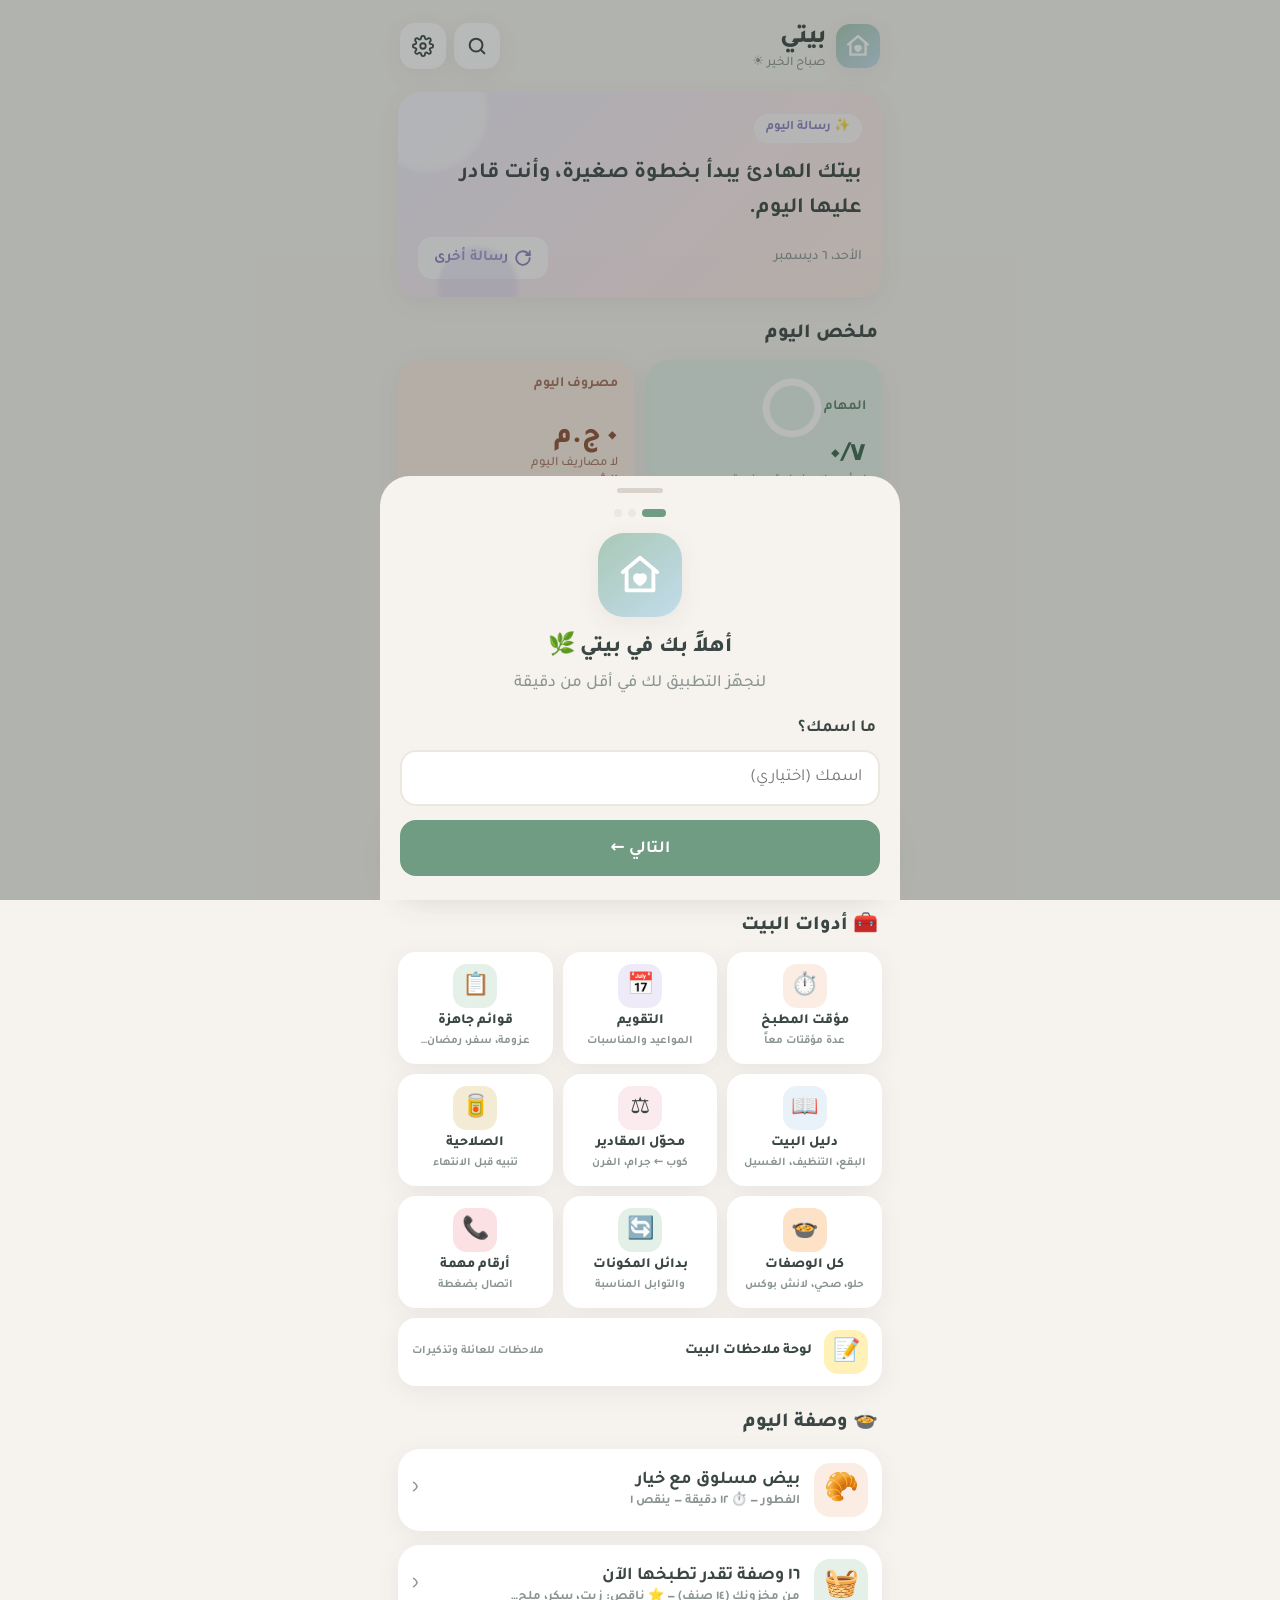
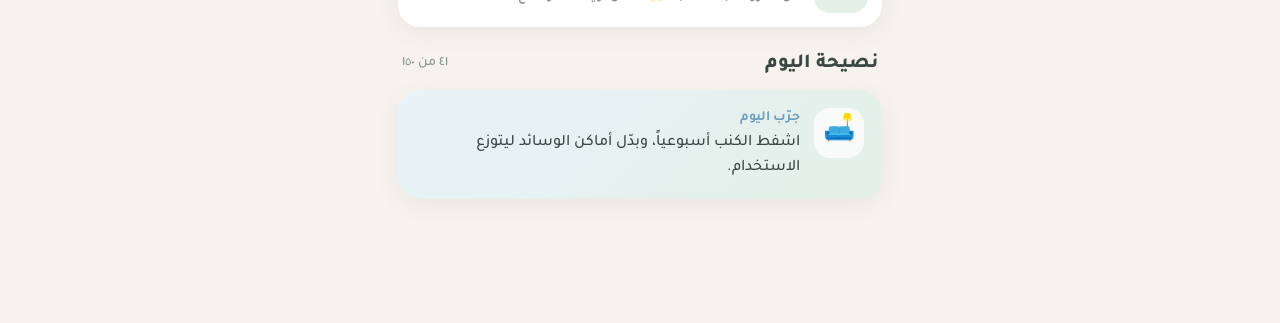
==== commit f8809249: "Add categorized inventory and cooking suggestions Introduce quantity-aware shopping and stock tracki" ====
--- a/index.html
+++ b/index.html
@@ -641,6 +641,85 @@
 .app{transition:padding-top .25s}
 body.pill-on .app{padding-top:calc(62px + var(--safe-t))}
 
+/* ================= v4.3 items & stock ================= */
+#shopPane[hidden],#stockPane[hidden],.add-prev[hidden],.cat-pick[hidden]{display:none!important}
+.segc{font-size:12px;background:var(--bg);border-radius:99px;padding:0 7px;margin-inline-start:4px;font-weight:800}
+.segc:empty{display:none}
+.seg button.on .segc{background:var(--card)}
+.add-prev{display:flex;flex-wrap:wrap;align-items:center;gap:6px;margin:10px 2px 0;font-size:14px}
+.ap-cat{background:var(--sage-l);color:var(--sage-d);border-radius:99px;padding:4px 12px;font-weight:800}
+.ap-cat.unsure{background:var(--peach-l);color:var(--peach-d)}
+.ap-q{background:var(--sky-l);color:var(--sky-d);border-radius:99px;padding:4px 10px;font-weight:800}
+.ap-note{color:var(--muted);font-weight:600}
+.ap-ch{margin-inline-start:auto;color:var(--sky-d);font-weight:800;font-size:14px;padding:4px 6px;text-decoration:underline}
+.cat-pick{display:flex;flex-wrap:wrap;gap:6px;margin-top:8px;max-height:210px;overflow-y:auto;padding:2px}
+.cat-pick .mini{height:36px;font-size:13px;background:var(--bg)}
+.cat-pick .mini.on{background:var(--sage-l);border-color:var(--sage)}
+.shop-item .name{min-width:0}
+.shop-item .qb{display:inline-block;background:var(--sky-l);color:var(--sky-d);border-radius:99px;padding:0 9px;font-size:13px;font-weight:800;margin-inline-start:4px}
+.shop-item .for{display:block;color:var(--muted);font-size:12px;font-weight:600;margin-top:2px;overflow:hidden;text-overflow:ellipsis;white-space:nowrap}
+.shop-item .pr{font-size:13px;font-weight:800;color:var(--muted);white-space:nowrap}
+.shop-item .ed{width:34px;height:34px;border-radius:10px;display:grid;place-items:center;font-size:15px;opacity:.65;flex-shrink:0}
+.shop-item.done .qb{background:var(--bg)}
+.shop-est{background:var(--sky-l);color:var(--sky-d);border-radius:14px;padding:8px 12px;font-weight:800;font-size:14px;margin:-2px 0 10px}
+.shop-foot{text-align:center;color:var(--muted);font-size:14px;margin-top:14px}
+.chip.need[title^="صنف"]{background:#FFF1B8}
+/* stock */
+.stock-sum{display:grid;grid-template-columns:repeat(3,minmax(0,1fr));gap:8px;margin-bottom:12px}
+.ss-n{background:var(--card);border-radius:16px;padding:10px 8px;box-shadow:var(--shadow);text-align:center;display:flex;flex-direction:column;align-items:center}
+.ss-n b{font-size:24px;font-weight:800;color:var(--sage-d)}
+.ss-n small{font-size:12px;color:var(--muted);font-weight:700}
+.ss-n.warn b{color:var(--peach-d)}
+.ss-n.go{background:var(--sage-l)}
+.st-cat{margin-bottom:6px}
+.st-row{display:flex;align-items:center;gap:6px;background:var(--card);border-radius:14px;padding:6px 8px 6px 6px;box-shadow:var(--shadow);margin-bottom:6px;min-height:52px}
+.st-row.out{opacity:.8;background:var(--bg);box-shadow:none;border:1.5px dashed var(--line)}
+.st-n{flex:1;min-width:0;text-align:right;font-weight:700;font-size:16px;padding:6px 6px;overflow:hidden;text-overflow:ellipsis;white-space:nowrap}
+.st-n i{font-style:normal;font-size:13px}
+.st-b{width:38px;height:38px;border-radius:11px;background:var(--bg);font-size:22px;font-weight:800;color:var(--sage-d);flex-shrink:0}
+.st-b:active{transform:scale(.9)}
+.st-q{min-width:64px;text-align:center;font-weight:800;font-size:14px;color:var(--ink)}
+.st-add{height:36px;padding:0 12px;border-radius:11px;background:var(--sky-l);color:var(--sky-d);font-weight:800;font-size:13px;flex-shrink:0}
+.qs-cat{background:var(--card);border-radius:16px;padding:10px 12px;margin-bottom:8px;box-shadow:var(--shadow)}
+.qs-cat summary{font-weight:800;cursor:pointer;list-style:none;display:flex;gap:6px;align-items:center}
+.qs-cat summary small{color:var(--muted);font-weight:700;margin-inline-start:auto}
+.qs-cat .chip{height:38px;font-size:14px}
+/* meals stock card + generation mode */
+.stock-card{padding:14px;margin-bottom:12px}
+.sc-top{display:flex;align-items:center;gap:12px;margin-bottom:12px}
+.sc-e{width:48px;height:48px;border-radius:15px;background:var(--sage-l);display:grid;place-items:center;font-size:26px;flex-shrink:0}
+.sc-t b{display:block;font-size:17px}
+.sc-t small{color:var(--muted);font-weight:600;font-size:13px}
+.gen-mode{margin-bottom:10px}
+.gen-mode button{height:40px;font-size:14px}
+/* cooking ideas */
+.ci-hint{color:var(--muted);font-weight:600;font-size:14px;margin:2px 4px 10px}
+.ci-card{display:flex;align-items:center;gap:10px;background:var(--card);border-radius:16px;padding:10px;box-shadow:var(--shadow);margin-bottom:8px;border:2px solid transparent;transition:border .2s}
+.ci-card.sel{border-color:var(--sage);background:var(--sage-l)}
+.ci-e{width:44px;height:44px;border-radius:13px;display:grid;place-items:center;font-size:22px;flex-shrink:0}
+.ci-t{flex:1;min-width:0;text-align:right}
+.ci-t b{display:block;font-size:16px}
+.ci-t small{display:block;color:var(--muted);font-weight:600;font-size:12px}
+.ci-miss{display:flex;flex-wrap:wrap;gap:4px;margin-top:5px}
+.ci-miss i{font-style:normal;background:var(--peach-l);color:var(--peach-d);border-radius:99px;padding:1px 9px;font-size:12px;font-weight:800}
+.ci-act{width:40px;height:40px;border-radius:12px;background:var(--bg);font-size:18px;flex-shrink:0}
+.ci-sel{width:30px;height:30px;border-radius:9px;border:2px solid var(--sage);color:#fff;font-weight:800;flex-shrink:0;display:grid;place-items:center}
+.ci-card.sel .ci-sel{background:var(--sage-d);border-color:var(--sage-d)}
+.ci-bar{background:var(--card);border-radius:18px 18px 0 0;padding:12px 4px 14px;margin-top:8px;box-shadow:0 -8px 20px rgba(0,0,0,.08)}
+.ci-bar>b{display:block;font-size:15px;margin:0 6px 6px}
+.ci-need{list-style:none;padding:0;margin:0 0 10px;max-height:150px;overflow-y:auto}
+.ci-need li{display:flex;justify-content:space-between;gap:8px;padding:5px 8px;border-bottom:1px dashed var(--line);font-weight:700}
+.ci-need li small{color:var(--muted);font-weight:600;text-align:left;overflow:hidden;text-overflow:ellipsis;white-space:nowrap;min-width:0}
+/* cooking mode: what ran out */
+.ck-used{background:var(--card);border-radius:18px;padding:14px;margin-bottom:12px;text-align:right;box-shadow:var(--shadow)}
+.ck-used b{display:block}
+.ck-used small{color:var(--muted);font-weight:600;font-size:13px}
+.chip.out-on{background:var(--rose-l);border-color:var(--rose-d);text-decoration:line-through}
+.chip.more{background:transparent;color:var(--sky-d);font-weight:800;text-decoration:underline}
+#ciBar{position:sticky;bottom:calc(-24px - var(--safe-b));z-index:3;margin:0 -8px}
+.st-n i{margin-inline-end:4px}
+#shopSeg button{white-space:nowrap;font-size:15px}
+
 </style>
 </head>
 <body>
@@ -717,6 +796,7 @@
     </div>
     <div class="sec-title"><h2>🍲 وصفة اليوم</h2></div>
     <button class="card rday" id="rDay" hidden></button>
+    <button class="card rday" id="cookNow"></button>
     <div class="sec-title"><h2>نصيحة اليوم</h2><span id="tipNo"></span></div>
     <div class="card tip"><span class="ti" id="tipE">💡</span><div><b>جرّب اليوم</b><p id="tipText"></p></div></div>
   </section>
@@ -776,34 +856,46 @@
       <button id="mNext" aria-label="اليوم التالي"><svg width="22" height="22" viewBox="0 0 24 24" fill="none" stroke="currentColor" stroke-width="2.4" stroke-linecap="round"><path d="m15 6-6 6 6 6"/></svg></button>
     </div>
     <div id="mealList"></div>
+    <div class="seg gen-mode" id="genMode"><button data-gm="stock">🧺 من مخزوني فقط</button><button data-gm="new">💡 أفكار جديدة</button></div>
     <div class="gen-row">
       <button class="gen-btn" id="genBtn"><svg width="22" height="22" viewBox="0 0 24 24" fill="none" stroke="currentColor" stroke-width="2.2" stroke-linecap="round" stroke-linejoin="round"><path d="M12 3v3M12 18v3M3 12h3M18 12h3M5.6 5.6l2.1 2.1M16.3 16.3l2.1 2.1M5.6 18.4l2.1-2.1M16.3 7.7l2.1-2.1"/></svg>اقترح لهذا اليوم</button>
       <button class="week-btn" id="genWeek">خطة أسبوع</button>
     </div>
     <button class="btn ghost block" id="missToShop" hidden style="margin:-6px 0 16px">🛒 أضف المكونات الناقصة لقائمة التسوق</button>
-    <details class="card pantry" id="pantryBox">
-      <summary><span>🧺 مخزون المطبخ <small style="color:var(--muted);font-weight:500" id="pantryCount"></small></span><svg class="car" width="20" height="20" viewBox="0 0 24 24" fill="none" stroke="currentColor" stroke-width="2.4" stroke-linecap="round"><path d="m6 9 6 6 6-6"/></svg></summary>
-      <p style="margin:6px 0 0;color:var(--muted);font-size:14px">اختر المتوفر عندك، وسنقترح وجبات منه.</p>
-      <div id="pantryChips"></div>
-    </details>
+    <div class="card stock-card" id="pantryBox"></div>
     <div class="row2"><button class="btn ghost" id="browseBtn">📖 كل الوصفات</button><button class="btn ghost" id="addRecipeBtn">✍️ أضف وصفتك</button></div>
   </section>
 
   <!-- SHOP -->
   <section class="view" id="v-shop">
+    <div class="seg" id="shopSeg"><button data-sv="list" class="on">🛒 قائمة التسوق <b class="segc" id="shopCountSeg"></b></button><button data-sv="stock">🧺 المخزون <b class="segc" id="stockCount"></b></button></div>
+    <div id="shopPane">
     <form class="add-card" id="shopForm" autocomplete="off" style="margin-top:0">
       <div class="add-row" style="margin:0">
-        <input class="inp" id="shopInp" placeholder="ماذا تحتاج أن تشتري؟" maxlength="40">
+        <input class="inp" id="shopInp" placeholder="ماذا تشتري؟ مثال: ٢ كيلو طماطم" maxlength="60">
         <button class="btn primary" type="submit" aria-label="إضافة" style="background:var(--sky-d)"><svg width="22" height="22" viewBox="0 0 24 24" fill="none" stroke="currentColor" stroke-width="2.6" stroke-linecap="round"><path d="M12 5v14M5 12h14"/></svg></button>
       </div>
+      <div class="add-prev" id="shopPrev" hidden></div><div class="cat-pick" id="shopCats" hidden></div>
       <div class="chips sugg" id="shopSugg" style="margin-top:0"></div>
     </form>
     <div class="shop-head"><h2>القائمة <small style="color:var(--muted);font-size:15px" id="shopCount"></small></h2>
       <button class="sm-btn" id="shareShop">📤 مشاركة</button>
       <button class="sm-btn" id="clearShop">🧹 حذف المشترى</button>
     </div>
+    <div class="shop-est" id="shopEst" hidden></div>
     <div id="shopList"></div>
-    <p style="text-align:center;color:var(--muted);font-size:14px;margin-top:14px">عند شراء صنف من أصناف المطبخ، يُضاف تلقائياً إلى المخزون 🧺</p>
+    <p class="shop-foot">✓ عند شراء أي صنف ينتقل تلقائياً إلى المخزون بكميته 🧺</p>
+    </div>
+    <div id="stockPane" hidden>
+      <div class="stock-sum" id="stockSum"></div>
+      <form class="add-card" id="stockForm" autocomplete="off" style="margin-top:0">
+        <div class="add-row" style="margin:0"><input class="inp" id="stockInp" placeholder="ابحث أو أضف: ٢ كيلو أرز" maxlength="60"><button class="btn primary" type="submit" aria-label="أضف للمخزون" style="background:var(--sage-d)"><svg width="22" height="22" viewBox="0 0 24 24" fill="none" stroke="currentColor" stroke-width="2.6" stroke-linecap="round"><path d="M12 5v14M5 12h14"/></svg></button></div>
+        <div class="add-prev" id="stockPrev" hidden></div><div class="cat-pick" id="stockCats" hidden></div>
+      </form>
+      <div class="mf" id="stockFilters"></div>
+      <button class="btn ghost block" data-quickstock style="margin-bottom:12px">⚡ تحديث سريع — اختر المتوفر من القائمة</button>
+      <div id="stockList"></div>
+    </div>
   </section>
 
   <!-- BUDGET -->
@@ -926,7 +1018,7 @@
 <div class="toast" id="toast"></div>
 
 <script>
-const CONTENT_DEFAULT = {"version":"4.2.0","rev":5,"changelog":["👩‍🍳 وضع الطبخ: خطوة بخطوة بخط كبير، قائمة مكونات تشطب عليها، مؤقت تلقائي لكل خطوة فيها وقت، والشاشة تبقى مضاءة","⚖️ غيّر عدد الأشخاص في أي وصفة، والمقادير تُحسب تلقائياً","🍲 ٧٢ وصفة جديدة (١٩٦ وصفة الآن) مع ٣ أقسام جديدة: مشروبات وعصائر، لانش بوكس المدرسة، صحي ودايت","🔍 بحث شامل من الشاشة الرئيسية: الوصفات، الدليل، المهام، الملاحظات، المصاريف والأرقام","📞 أرقام مهمة: اتصال بضغطة واحدة + أرقام الطوارئ في مصر جاهزة","🛒 قائمة التسوق مرتبة حسب الأقسام، وزر «سجّل المشتريات كمصروف» يضيفها للميزانية مباشرة","🔄 دليل جديد لبدائل المكونات والتوابل، ورموز الغسيل على الملابس، وأسرار مطبخ جديدة","🍽️ وصفة اليوم على الرئيسية، واقتراح الوجبات يتجنب ما أكلته في الأيام الأخيرة","💾 تذكير لطيف بحفظ نسخة احتياطية كل أسبوعين","📋 ٥ قوائم جاهزة جديدة، ٤ مؤقتات، ٣٠ نصيحة و٣٠ رسالة يومية جديدة"],"affirmations":["بيتك الهادئ يبدأ بخطوة صغيرة، وأنت قادر عليها اليوم.","لا يلزم أن يكون كل شيء مثالياً، يكفي أن يكون مليئاً بالحب.","كل مهمة تنجزها هي هدية صغيرة لنفسك ولمن تحب.","خذ نفساً عميقاً… أنت تقوم بعمل رائع.","البيت ليس جدراناً، بل دفء تصنعه يداك.","تقدّم بسيط كل يوم أفضل من كمال لا يأتي.","امنح نفسك اللطف الذي تمنحه للآخرين.","اليوم فرصة جديدة لترتيب المكان وتهدئة القلب.","جهدك مرئي ومقدَّر، حتى لو لم يقله أحد.","الراحة جزء من الإنجاز، لا تنسَ نصيبك منها.","ابدأ بالأسهل، وستتبعك البقية بسهولة.","قلبك المطمئن هو أجمل ركن في البيت.","ما تزرعه من ترتيب اليوم، تحصده راحةً غداً.","أنت أقوى مما تظن، وأهدأ مما تتوقع.","لحظة هدوء مع كوب شاي تستحقها اليوم ☕","كل صباح هو صفحة بيضاء، فاكتبها بهدوء.","التنظيم ليس عبئاً، بل طريقة لتحب حياتك أكثر.","افرح بالإنجازات الصغيرة، فهي تصنع الأيام الكبيرة.","بيت مرتب، عقل صافٍ، وقلب ممتن.","لا بأس أن تطلب المساعدة، فالبيت مسؤولية الجميع.","اجعل اليوم بسيطاً وجميلاً كما تحب.","الامتنان يحوّل ما لدينا إلى ما يكفي وأكثر.","كل خطوة تقوم بها تملأ البيت بالبركة.","أنت تبني ذكريات دافئة، وليس فقط تنظف بيتاً.","تمهّل… الأشياء الجميلة تُصنع على مهل.","وجبة بسيطة بحب، أغلى من مائدة بلا روح.","ميزانية صغيرة مع وعي كبير تصنع أماناً كبيراً.","اليوم سيكون جيداً، لأنك ستجعله كذلك.","ابتسامتك هي أول ما يزيّن البيت كل صباح.","ما أنجزته يكفي، وغداً يوم جديد.","عشر دقائق من الترتيب تصنع فرقاً كبيراً في يومك.","أنت لا تتأخر، أنت تمشي بإيقاعك الخاص.","البساطة سر البيوت المريحة.","كل شيء في مكانه… وأنت في سلام.","اسمح لنفسك أن تفخر بما أنجزت اليوم.","رائحة البيت النظيف تبدأ بنية طيبة.","يومك لا يُقاس بعدد المهام، بل بمقدار الهدوء فيه.","خطوة واحدة الآن أفضل من خطة كاملة غداً.","أنت تصنع الأمان لمن حولك، وهذا عظيم.","لا تقارن بيتك ببيوت الآخرين، فبيتك يحكي قصتك.","من يعتني بالتفاصيل الصغيرة يصنع حياة جميلة.","قليل دائم خير من كثير منقطع.","اترك المثالية، واحتضن التقدم.","كل ركن ترتبه يمنحك مساحة للتنفس.","اليوم، كن لطيفاً مع نفسك كما تكون مع أحبائك.","التعب الذي تبذله اليوم سيصبح راحة غداً.","البيت السعيد ليس الأنظف، بل الأكثر حباً.","صوت ضحكات البيت أجمل من أي ديكور.","خصص وقتاً لنفسك، فأنت أساس هذا البيت.","لكل يوم ما يكفيه، فلا تحمل همّ الغد.","النظام يحررك، ولا يقيّدك.","افتح النافذة، ودع الهواء الجديد يجدد طاقتك.","أنت قادر على إدارة يومك بهدوء وحكمة.","ابدأ يومك بنية جميلة، وسيتبعك الخير.","كل مرة تقول فيها «يكفي اليوم» هي حكمة، لا تقصير.","إنجاز مهمة واحدة أفضل من التفكير في عشر.","اجعل بيتك ملاذاً لا مصدر ضغط.","التوفير ليس حرماناً، بل اختيار ذكي لمستقبلك.","كل جنيه تدّخره هو خطوة نحو حلم.","طبق دافئ، وعائلة حول المائدة… هذه هي النعمة.","الهدوء الذي تصنعه في بيتك ينعكس على قلبك.","أنت تستحق بيتاً يريحك، وأنت تصنعه الآن.","استمتع بالرحلة، لا بالوصول فقط.","كن فخوراً بكل يوم تحاول فيه.","جمال البيت في روحه، وروحه أنت.","حين تتعب، تذكّر لماذا بدأت.","الصبر مع النفس هو أول طريق النجاح.","حتى الأيام الفوضوية تنتهي بليلة هادئة.","شكراً لأنك تعتني بكل هذا بحب 🤍","اليوم مناسب تماماً لبداية عادة جديدة.","اجعل مطبخك مكاناً للفرح، لا للواجب فقط.","رتّب قلبك أولاً، وسيترتب كل شيء.","ما تفعله اليوم بحب سيُذكر غداً بامتنان.","دقيقتان فقط… ابدأ، والباقي سيأتي.","التخطيط البسيط يوفر الوقت والمال والأعصاب.","أنت لست وحدك، وكل البيوت تمر بأيام مزدحمة.","بيت فيه دعاء وحب لا تنقصه البركة.","النعم الصغيرة في يومك تستحق أن تراها.","كل خطوة إلى الأمام، مهما كانت صغيرة، تُحسب.","قدّر يديك اللتين تصنعان كل هذا الجمال.","اليوم، اختر الهدوء بدلاً من الاستعجال.","عندما ترتب مكانك، تمنح عقلك هدنة.","لا شيء يضاهي شعور السرير المرتب في المساء.","تنفس بعمق، وابدأ بما بين يديك.","أنت تفعل أفضل ما تستطيع، وهذا يكفي.","اجعل من روتينك اليومي طقساً من الحب.","الأيام البسيطة هي التي نشتاق إليها لاحقاً.","الترتيب عادة، والعادة تُبنى يوماً بيوم.","قليل من الموسيقى يجعل التنظيف أخف وأمتع 🎶","اليوم أنت أقرب إلى بيت أحلامك من الأمس.","الاستمرار أهم من السرعة.","كل بداية أسبوع هي فرصة جديدة للتنظيم.","امنح نفسك مكافأة صغيرة بعد إنجازك.","البيت المرتب يستقبلك بابتسامة.","أنت مدير بيتك، وقراراتك تصنع راحته.","حافظ على هدوئك، فالفوضى مؤقتة.","أجمل ما في البيت: الناس الذين فيه.","يوم جديد، طاقة جديدة، وفرص جميلة.","انتهى اليوم؟ ارتح الآن، فقد أحسنت.","تذكّر: البيت يُبنى بالحب قبل الطوب.","رمضان فرصة لبيت أهدأ وقلب أصفى 🌙","حين يتعاون أهل البيت، يصبح كل شيء أسهل.","ادّخر اليوم قليلاً، لتطمئن غداً كثيراً.","شكراً لكل يد صغيرة تساعد في ترتيب البيت 🤍","سلسلة إنجازك تكبر يوماً بعد يوم، فلا تقطعها.","كل فاتورة تدفعها في وقتها راحة بال جديدة.","بيتك يستحق أفضل نسخة منك، وأنت تستحق الراحة أيضاً.","الطبخ بحب يجعل أبسط الأطباق أشهى.","أنت تصنع روتيناً، والروتين يصنع حياة هادئة.","اليوم خطوة… وغداً عادة… وبعد شهر أسلوب حياة.","أنتِ قلب هذا البيت، وكل ما تفعلينه يصنع فرقاً 🤍","الراحة ليست كسلاً، بل وقود ليوم أجمل.","لا بأس أن يكون البيت غير مثالي، المهم أن يكون دافئاً.","كل وجبة تعدّينها رسالة حب صامتة.","خطوة صغيرة كل يوم أفضل من يوم مرهق كل أسبوع.","اليوم أنجز ما أستطيع، وأترك الباقي للغد بسلام.","بيتي مرتب بما يكفي، وأنا ممتنة بما يكفي.","التخطيط اليوم يمنحك هدوءاً طوال الأسبوع.","شاركي أهل البيت المهام، فالبيت مسؤولية الجميع.","ابتسامتك صباحاً تضيء البيت كله ☀️","كل شيء يصبح أسهل حين نبدأ.","أنتِ تستحقين كوب قهوة هادئاً اليوم ☕","النظام لا يعني الكمال، بل يعني الراحة.","اشكري نفسك على كل ما أنجزته اليوم مهما كان صغيراً.","البيت السعيد يبدأ بنفس مطمئنة.","قليل دائم خير من كثير منقطع.","رتّبي يومك، ولا تنسي أن تتركي مساحة للفرح.","اليوم فرصة جديدة لبداية هادئة 🌿","عائلتك محظوظة بك.","خذي نفساً عميقاً، كل شيء تحت السيطرة.","الإنجاز الحقيقي أن تحافظي على هدوئك.","كل ركن مرتب يمنحك لحظة سلام.","لا تقارني بيتك ببيوت الآخرين، فلكل بيت حكايته.","نجاحك يقاس براحتك وراحة من تحبين.","اطبخي بحب، ونظّفي بهدوء، وارتاحي بلا ذنب.","ما تزرعينه من اهتمام اليوم يُحصد دفئاً غداً.","أنتِ قادرة، وأنتِ كافية 💪","يوم مزدحم؟ اختاري ٣ مهام فقط وانسَي الباقي.","بيت صغير مليء بالحب أجمل من قصر بارد.","الحمد لله على نعمة البيت والأهل 🤲","كل وجبة تطبخينها رسالة حب لعائلتك.","البيت المرتب يبدأ بخطوة صغيرة، وأنتِ بدأتِ.","تعبك اليوم راحة لأسرتك غداً.","لا بأس أن يكون اليوم بسيطاً؛ المهم أنكِ هنا.","تنظيم وقتك هدية تقدمينها لنفسك.","أنتِ قلب هذا البيت ودفؤه.","خطوة اليوم أفضل من خطة مؤجلة.","اهتمامك بالتفاصيل يصنع ذكريات جميلة.","خذي نفساً عميقاً؛ كل شيء سيُنجز في وقته.","بيتك ليس مثالياً، لكنه مليء بالحب، وهذا يكفي.","كل مصروف تسجّلينه خطوة نحو راحة البال.","اطلبي المساعدة؛ البيت مسؤولية الجميع.","جسدك يستحق الراحة كما يستحق بيتك الترتيب.","ابتسامتك في الصباح تغيّر يوم الجميع.","صبرك اليوم يزرع هدوءاً في بيتك.","الإنجاز الصغير المتكرر يصنع فرقاً كبيراً.","كوني لطيفة مع نفسك كما تكونين مع أحبائك.","كل يوم جديد فرصة لبداية أهدأ.","التخطيط اليوم يوفّر عليكِ قلق الغد.","عائلتك ترى جهدك حتى لو لم تقل ذلك.","بيت هادئ يبدأ من قلب هادئ.","لا تقارني بيتك ببيوت الصور؛ بيتك حقيقي ودافئ.","استمتعي بكوب الشاي، فقد استحققتِه.","كل وصفة جديدة مغامرة صغيرة ممتعة.","أنتِ تصنعين الفرق كل يوم دون أن تشعري.","الترتيب ليس لأجل الآخرين، بل لراحتك أنتِ.","اليوم أنجزتِ ما تستطيعين، وهذا رائع.","دعي القائمة تتذكر عنكِ، وأنتِ استمتعي باللحظة.","التوفير الذكي يبدأ بمعرفة أين يذهب المال.","بيتك مكان للراحة قبل أن يكون مكاناً للعمل."],"tips":[{"e":"🍋","t":"امسح الميكروويف بسهولة: سخّن وعاء ماء مع شرائح ليمون لمدة ٣ دقائق، ثم امسحه بقطعة قماش."},{"e":"🧂","t":"رش القليل من الملح على البقع الطازجة في السجاد لامتصاص السائل قبل تنظيفها."},{"e":"🧺","t":"اغسل الملابس الداكنة مقلوبة على الوجه الداخلي للحفاظ على لونها مدة أطول."},{"e":"🧊","t":"ضع علبة بيكربونات صوديوم مفتوحة في الثلاجة لامتصاص الروائح، وغيّرها كل ٣ أشهر."},{"e":"⏱️","t":"قاعدة الدقيقتين: أي مهمة تستغرق أقل من دقيقتين، أنجزها فوراً."},{"e":"🌿","t":"النعناع والريحان على شباك المطبخ يطردان الحشرات ويعطّران المكان."},{"e":"🍞","t":"احفظ الخبز في الفريزر مقطعاً، وسخّن ما تحتاجه فقط لتقليل الهدر."},{"e":"🧽","t":"عقّم إسفنجة المطبخ بوضعها مبللة في الميكروويف لدقيقة واحدة، وغيّرها كل أسبوعين."},{"e":"🪟","t":"نظّف الزجاج بخليط ماء وخل أبيض بنسبة متساوية، وامسحه بورق جرائد لنتيجة لامعة."},{"e":"🛏️","t":"رش بيكربونات الصوديوم على المرتبة واتركها ساعة، ثم اشفطها لإزالة الروائح."},{"e":"🍅","t":"لا تحفظ الطماطم في الثلاجة إلا إذا نضجت تماماً، فالبرودة تُفقدها طعمها."},{"e":"🧄","t":"قشّر الثوم بسرعة: ضع الفصوص في برطمان مغلق ورجّه بقوة لمدة ٣٠ ثانية."},{"e":"💡","t":"افصل الأجهزة من الكهرباء عند عدم استخدامها لتوفير ما يصل إلى ١٠٪ من الفاتورة."},{"e":"🚿","t":"ارفع رأس الدش واغمره في كيس به خل أبيض طوال الليل لإزالة الترسبات."},{"e":"🧹","t":"نظّف من الأعلى إلى الأسفل: الأرفف أولاً ثم الأسطح ثم الأرضية."},{"e":"📝","t":"اكتب قائمة التسوق قبل الخروج والتزم بها، ستوفر حتى ٢٠٪ من المصروف."},{"e":"🥔","t":"احفظ البطاطس بعيداً عن البصل، فوجودهما معاً يُسرّع فساد كليهما."},{"e":"🧴","t":"أعِد استخدام علب الرذاذ الفارغة لتحضير منظف منزلي من الماء والخل وقطرات الليمون."},{"e":"👕","t":"علّق الملابس فور انتهاء الغسالة لتقليل التجاعيد ووقت الكي."},{"e":"🍳","t":"انقع المقلاة المحروقة بماء ساخن وملعقة بيكربونات لمدة ساعة قبل غسلها."},{"e":"🧊","t":"جمّد الأعشاب المفرومة في قوالب الثلج مع قليل من الزيت لاستخدامها في الطبخ."},{"e":"🗓️","t":"خطط وجبات الأسبوع يوم الجمعة، واشترِ كل المكونات مرة واحدة."},{"e":"🍌","t":"لفّ رأس عنقود الموز بغلاف بلاستيكي لإبطاء نضجه عدة أيام."},{"e":"🧦","t":"خصص سلة صغيرة للجوارب المفردة، وستجد أزواجها مع الغسلة القادمة غالباً."},{"e":"🌬️","t":"افتح النوافذ ١٠ دقائق صباحاً كل يوم لتجديد هواء البيت وتقليل الرطوبة."},{"e":"🧼","t":"امسح مقابض الأبواب ومفاتيح الإضاءة أسبوعياً، فهي أكثر الأماكن تجمعاً للجراثيم."},{"e":"🥚","t":"اختبر طزاجة البيض: ضعه في ماء، إذا غاص فهو طازج، وإذا طفا فلا تستخدمه."},{"e":"🛒","t":"لا تتسوق وأنت جائع، فذلك يزيد مشترياتك غير الضرورية."},{"e":"📦","t":"استخدم صناديق شفافة للتخزين لترى محتوياتها دون فتحها."},{"e":"🍚","t":"اطبخ كمية أرز إضافية وجمّدها في أكياس صغيرة لوجبات سريعة."},{"e":"🪴","t":"اسقِ النباتات صباحاً أو مساءً، وتجنب وقت الظهيرة لتقليل تبخر الماء."},{"e":"🧯","t":"افحص توصيلات الغاز بالماء والصابون مرة كل شهر، فظهور فقاعات يعني تسريباً."},{"e":"🧻","t":"ضع لفة مناديل احتياطية تحت حوض الحمام حتى لا تنفد في وقت غير مناسب."},{"e":"🥫","t":"رتّب المخزون بحيث يكون الأقدم في المقدمة، لتستخدمه قبل انتهاء صلاحيته."},{"e":"🧺","t":"لا تملأ الغسالة أكثر من ثلاثة أرباعها لتحصل على غسيل أنظف."},{"e":"🍽️","t":"اغسل الأطباق فور الأكل، فالبقايا الجافة تحتاج ضعف الوقت والجهد."},{"e":"🔌","t":"نظّف فلتر التكييف كل أسبوعين في الصيف لتوفير الكهرباء وهواء أنقى."},{"e":"🧊","t":"لا تضع الطعام الساخن في الثلاجة مباشرة، اتركه يبرد أولاً لتوفير الطاقة."},{"e":"👟","t":"ضع ورق جرائد مكرمش داخل الأحذية الرطبة لامتصاص الرطوبة والرائحة."},{"e":"🍋","t":"لمعان الحنفيات: افركها بنصف ليمونة ثم اشطفها وجففها."},{"e":"🛋️","t":"اشفط الكنب أسبوعياً، وبدّل أماكن الوسائد ليتوزع الاستخدام."},{"e":"🕯️","t":"لإزالة الشمع من القماش: ضع ورقة فوقه ومرّر المكواة الدافئة."},{"e":"🥬","t":"لفّ الخضار الورقية بمنديل ورقي داخل كيس، فتبقى طازجة أطول."},{"e":"💰","t":"خصص مبلغاً ثابتاً للمصروف اليومي، وما يتبقى ضعه في حصالة التوفير."},{"e":"🧹","t":"روتين ١٥ دقيقة مساءً لترتيب البيت يجعل صباحك أهدأ بكثير."},{"e":"🫖","t":"أزل الترسبات من الغلاية بغلي ماء مع ملعقتين خل، ثم اشطفها جيداً."},{"e":"🧽","t":"معجون الأسنان الأبيض ينظف بقع الأقلام عن الجدران بسهولة."},{"e":"🍯","t":"ادهن الملعقة بقليل من الزيت قبل قياس العسل، فينزلق دون أن يلتصق."},{"e":"🗑️","t":"ضع قليلاً من البيكربونات في قاع سلة القمامة لمنع الروائح."},{"e":"🧥","t":"قاعدة «قطعة تدخل، قطعة تخرج»: عند شراء ملابس جديدة، تبرع بقطعة قديمة."},{"e":"🧂","t":"الملح الخشن مع الليمون ينظف ألواح التقطيع الخشبية ويزيل الروائح."},{"e":"🍲","t":"اطبخ مرتين واكفِ أربع وجبات: ضاعف الكمية وجمّد النصف."},{"e":"🪣","t":"أضف ملعقة خل إلى ماء المسح لأرضيات أكثر لمعاناً ونظافة."},{"e":"📱","t":"امسح شاشة هاتفك يومياً بقطعة قماش ناعمة، فهي تحمل جراثيم أكثر من أي شيء آخر."},{"e":"🧺","t":"اجعل لكل فرد في البيت سلة غسيل خاصة لتسهيل الفرز."},{"e":"🥛","t":"تحقق من تاريخ الصلاحية أثناء الشراء، واختر العبوات من الخلف فهي الأحدث غالباً."},{"e":"🌙","t":"جهّز ملابس الغد وحقائب الأطفال مساءً لصباح بلا توتر."},{"e":"🧴","t":"اخلط الصابون السائل بالماء في زجاجة رذاذ لتنظيف سريع ويومي للأسطح."},{"e":"🍎","t":"ضع الفاكهة في طبق ظاهر على الطاولة، فتأكلها العائلة بدلاً من الحلويات."},{"e":"🏠","t":"اختر ركناً واحداً تنظفه بعمق كل يوم، وخلال شهر سيلمع البيت كله."},{"e":"🌙","t":"في رمضان: جهّز خضار السلطة والشوربة مقطعة صباحاً، وفّر نصف ساعة قبل الإفطار."},{"e":"🥤","t":"اشرب كوبين ماء على السحور وتجنّب الأكل المالح ليقل العطش في الصيام."},{"e":"🧊","t":"جمّد عجينة السمبوسة ملفوفة مسبقاً وأخرجها قبل القلي مباشرة."},{"e":"☀️","t":"في الصيف: انشر الغسيل في الظل ليحافظ على ألوانه، فالشمس القوية تبهتها."},{"e":"🌧️","t":"في الشتاء: ضع أكياس سيليكا داخل الدواليب لمنع الرطوبة والروائح."},{"e":"🧾","t":"اجمع فواتير الشهر في ملف واحد، وراجعها أول كل شهر لتكتشف أي زيادة."},{"e":"🎯","t":"قاعدة ٥٠/٣٠/٢٠: ٥٠٪ للأساسيات، ٣٠٪ للرغبات، ٢٠٪ للادخار."},{"e":"🐷","t":"ادّخر أولاً ثم اصرف: حوّل مبلغ الادخار يوم القبض قبل أي مصروف."},{"e":"👨‍👩‍👧","t":"وزّع المهام الصغيرة على أفراد البيت، فالمشاركة تخفف العبء وتعلّم الأطفال المسؤولية."},{"e":"⏰","t":"اضبط مؤقتاً ٢٠ دقيقة وانظف بأقصى سرعة، ستندهش مما تنجزه."},{"e":"🧺","t":"اغسل المناشف وحدها بدون منعّم، فالمنعّم يقلل امتصاصها للماء."},{"e":"🍽️","t":"ابدأ الطبخ بتجهيز كل المكونات أمامك، سيصبح الطبخ أسرع وأقل فوضى."},{"e":"🧂","t":"ضع حبات أرز في مملحة الملح لتمنع تكتله بسبب الرطوبة."},{"e":"🪴","t":"ماء سلق البيض بعد أن يبرد سماد طبيعي ممتاز لنباتات البيت."},{"e":"💡","t":"استبدل اللمبات العادية بلمبات LED لتوفير حتى ٧٥٪ من كهرباء الإضاءة."},{"e":"🛒","t":"قارن سعر الكيلو وليس سعر العبوة، فالعبوات الكبيرة ليست دائماً أوفر."},{"e":"📦","t":"خصص صندوقاً للأشياء التي لم تستخدمها منذ سنة، وتبرع بها إن لم تحتجها خلال ٣ أشهر."},{"e":"🍋","t":"ضع نصف ليمونة في الثلاجة لتمتص الروائح، وغيّرها أسبوعياً."},{"e":"🧹","t":"ابدأ تنظيف الغرفة من الباب واتجه في اتجاه عقارب الساعة حتى لا تنسى أي ركن."},{"e":"🌿","t":"ضع أكياس قرنفل أو لافندر في الدولاب لرائحة منعشة وطرد العث."},{"e":"⏱️","t":"استخدم مؤقت المطبخ وأنت تطبخ أكثر من صنف، كل صنف بمؤقت باسمه."},{"e":"📅","t":"سجّل مواعيد الدكتور وأعياد الميلاد في التقويم مرة واحدة، والتطبيق يذكّرك كل سنة."},{"e":"🧊","t":"اكتب التاريخ على أكياس الفريزر دائماً، واستخدم الأقدم أولاً."},{"e":"🥫","t":"سجّل تواريخ صلاحية الأدوية والمعلبات في التطبيق لتنبيهك قبل انتهائها."},{"e":"🧺","t":"شغّل الغسالة ليلاً وانشر الغسيل صباحاً، يجف أسرع ويكون الجو أهدأ."},{"e":"🧽","t":"عقّم إسفنجة المطبخ دقيقة في الميكروويف وهي مبللة، أو غيّرها كل أسبوعين."},{"e":"🍲","t":"اطبخ الكمية مضاعفة وجمّد النصف، تتوفر لك وجبة جاهزة ليوم مشغول."},{"e":"🧅","t":"اسلق البصل دقيقة قبل التحمير ليتحمر أسرع ويشرب زيتاً أقل."},{"e":"🧹","t":"ضع سلة صغيرة في كل غرفة لجمع الأشياء التي في غير مكانها، ورتّبها مرة واحدة يومياً."},{"e":"🛏️","t":"افرد ملاءة السرير بعد الغسيل مباشرة دون كيها، مع شدها جيداً تختفي الكرمشة."},{"e":"🍋","t":"اغسل اللوح الخشبي بالملح الخشن ونصف ليمونة لإزالة الروائح والبكتيريا."},{"e":"🌿","t":"اغمر البقدونس في كوب ماء داخل الثلاجة مثل الورد، يبقى طازجاً أسبوعين."},{"e":"🍌","t":"لف أعناق الموز بورق ألومنيوم ليتأخر نضجه عدة أيام."},{"e":"🥔","t":"لا تحفظ البطاطس والبصل معاً، البصل يسرّع إنبات البطاطس."},{"e":"🧈","t":"ابشر الزبدة المجمدة مباشرة في العجين بدل انتظار ذوبانها."},{"e":"🍚","t":"أضف ملعقة زيت أو زبدة لماء سلق الأرز البسمتي ليبقى مفلفلاً."},{"e":"🧼","t":"نظّف من الأعلى للأسفل: الأرفف أولاً ثم الأسطح ثم الأرض، حتى لا تنظف مرتين."},{"e":"👟","t":"ضع أكياس شاي مستعملة جافة أو بيكربونات في الأحذية ليلة لإزالة الروائح."},{"e":"🪟","t":"نظّف الشبابيك في يوم غائم، فالشمس تجفف المنظف بسرعة وتترك خطوطاً."},{"e":"💡","t":"افصل الشواحن والأجهزة غير المستخدمة، فهي تستهلك كهرباء حتى وهي مطفأة."},{"e":"💧","t":"شغّل الغسالة وغسالة الأطباق بحمولة كاملة فقط، لتوفر الماء والكهرباء."},{"e":"🧾","t":"سجّل الإيجار والمدارس كمصروف ثابت، ليبقى مصروفك اليومي واضحاً."},{"e":"🛒","t":"تسوّق بعد الأكل وليس وأنت جائع، ستشتري أقل بكثير."},{"e":"🎁","t":"خصص مبلغاً صغيراً شهرياً للمناسبات والهدايا، حتى لا تفاجئك."},{"e":"👧","t":"علّم أطفالك طي ملابسهم بطريقة بسيطة، الطفل من ٤ سنوات يستطيع المساعدة."},{"e":"🧸","t":"دوّر ألعاب الأطفال: أخرج نصفها واحفظ النصف الآخر، وبدّلها كل شهر."},{"e":"☕","t":"خذي ١٥ دقيقة لنفسك يومياً بدون مهام، البيت المرتب يحتاج أماً مرتاحة."},{"e":"🍰","t":"لتكيكة هشة: قلّبي الدقيق برفق بالسباتولا ولا تخفقيه بالمضرب."},{"e":"🥚","t":"اخفقي بياض البيض في وعاء جاف تماماً ونظيف، فأي دهون تمنع انتفاخه."},{"e":"🫖","t":"أضيفي حبة هيل أو عود قرفة لإبريق الشاي، نكهة مميزة بدون تكلفة."},{"e":"🍅","t":"اطبخ كمية مضاعفة من الصلصة وفرّز نصفها لوجبة سريعة في يوم مزدحم."},{"e":"👩‍🍳","t":"استخدم «وضع الطبخ» في الوصفات ليبقى الشاشة مضاءة وتتنقل بين الخطوات بسهولة."},{"e":"🎒","t":"حضّر لانش بوكس الأطفال من الليلة السابقة لتوفير ١٥ دقيقة صباحاً."},{"e":"🛒","t":"ضع قائمة التسوق مقسمة حسب الأقسام لتنهي مشوارك أسرع."},{"e":"💰","t":"بعد الشراء، سجّل المبلغ مباشرة من قائمة التسوق ليظهر في الميزانية."},{"e":"📞","t":"احفظ أرقام الطوارئ والسباك والكهربائي في «أرقام مهمة»."},{"e":"💾","t":"خذ نسخة احتياطية من بياناتك مرة كل أسبوعين."},{"e":"🥬","t":"اغسل الخضار الورقية وجفّفها ثم احفظها في علبة مع منديل ورق."},{"e":"🍋","t":"افرك الحوض بقشر الليمون مع ملح خشن ليلمع ويختفي الجير."},{"e":"🛏️","t":"رش بيكنج صودا على المرتبة ساعة ثم اشفطها بالمكنسة لتجديد رائحتها."},{"e":"🧹","t":"ابدأ تنظيف أي غرفة من الأعلى للأسفل حتى لا تنظف المكان مرتين."},{"e":"👨‍👩‍👧","t":"اجعل لكل فرد في البيت مهمة صغيرة يومية واحدة على الأقل."},{"e":"🍌","t":"جمّد الموز الناضج جداً واستعمله للسموذي والكيك بدلاً من رميه."},{"e":"🥣","t":"استخدم الماء الذي سلقت فيه الخضار كمرق للشوربة."},{"e":"🏷️","t":"ضع ملصقاً بتاريخ الفتح على علب الصلصة والجبن."},{"e":"🧺","t":"خصص سلة لكل فرد للملابس النظيفة لتوفير وقت الفرز."},{"e":"🥩","t":"قبل النوم، أخرج لحمة الغد من الفريزر إلى الثلاجة."},{"e":"📦","t":"نظّف الميكروويف بتسخين كوب ماء وليمون ٣ دقائق ثم امسحه."},{"e":"🧊","t":"رتّب الثلاجة: القديم في الأمام والجديد في الخلف."},{"e":"🍽️","t":"اغسل الأطباق أولاً بأول أثناء الطبخ لتنتهي مع الأكل."},{"e":"🌙","t":"استعمل قائمة «روتين قبل النوم» لتصحو على بيت مرتب."},{"e":"🍲","t":"اجعل يوماً في الأسبوع «يوم الطبق الواحد» لتريح نفسك."},{"e":"🫘","t":"نقّع البقوليات ليلاً لتطهى أسرع وتكون أخف على المعدة."},{"e":"🪟","t":"افتح النوافذ ١٠ دقائق صباحاً لتجديد هواء البيت."},{"e":"🔑","t":"ضع سلة صغيرة عند الباب للمفاتيح والنظارات."},{"e":"🥗","t":"جرّب وصفة جديدة من قسم «صحي ودايت» هذا الأسبوع."},{"e":"🍹","t":"المياه بالليمون والنعناع بديل منعش وصحي للمشروبات الغازية."},{"e":"📅","t":"لاحظ «المسموح يومياً» في الميزانية قبل أي شراء غير ضروري."},{"e":"🗓️","t":"قسّم المهام الكبيرة لخطوات صغيرة في التقويم على عدة أيام."},{"e":"🫖","t":"كافئ نفسك بكوب شاي هادئ بعد إنهاء مهام اليوم."}],"pantry":[{"g":"نشويات وحبوب","e":"🌾","items":["أرز","مكرونة","شعرية","عدس","فول","حمص","خبز","شوفان","دقيق","سميد","برغل","فريك","ذرة"]},{"g":"ألبان وبيض","e":"🥚","items":["بيض","جبن","زبادي","حليب","زبدة","كريمة"]},{"g":"خضار وفاكهة","e":"🥕","items":["طماطم","بصل","ثوم","بطاطس","خيار","جزر","كوسة","باذنجان","فلفل","ليمون","خضار مجمدة","موز","سبانخ","بقدونس","ملوخية","بامية","بسلة","تفاح","خس","كرنب","قرنبيط","بروكلي","فاصوليا خضراء","بطاطا","نعناع","فراولة","مانجو","برتقال","ورق عنب"]},{"g":"لحوم وأسماك","e":"🍗","items":["دجاج","لحم مفروم","لحم","تونة","سمك","كبدة","سجق","جمبري"]},{"g":"أساسيات","e":"🫙","items":["صلصة طماطم","طحينة","عسل","زيت زيتون","خل","زعتر","كمون"]},{"g":"حلويات ومخبوزات","e":"🍰","items":["سكر","كاكاو","فانيليا","بيكنج باودر","نشا","جوز هند","شوكولاتة","مكسرات","تمر","بسكويت"]},{"g":"مشروبات","e":"🥤","items":["شاي","قهوة","كركديه","قمر الدين","تمر هندي"]}],"recipes":{"b":[{"n":"فول مدمس بالزيت والليمون","i":["فول","ليمون","خبز"],"m":10,"s":["سخّن الفول مع قليل من مائه.","اهرسه قليلاً وأضف الملح والكمون وعصير الليمون.","زيّنه بالزيت وقدّمه مع الخبز."]},{"n":"فول بالطحينة","i":["فول","طحينة","خبز"],"m":10,"s":["سخّن الفول واهرسه.","اخلط الطحينة بالماء والليمون والملح.","صب الطحينة فوق الفول وقدّمه مع الخبز."]},{"n":"فول بالبيض والطماطم","i":["فول","بيض","طماطم"],"m":12,"s":["شوّح الطماطم المقطعة في قليل من الزيت.","أضف الفول المهروس وقلّب.","اكسر البيض فوقه وغطّه حتى ينضج."]},{"n":"بيض مقلي مع خبز بلدي","i":["بيض","خبز"],"m":5,"s":["سخّن قليلاً من الزيت أو السمن.","اكسر البيض وأضف رشة ملح.","قدّمه ساخناً مع الخبز."]},{"n":"شكشوكة بالطماطم","i":["بيض","طماطم","بصل","فلفل"],"m":15,"s":["شوّح البصل والفلفل حتى يذبلا.","أضف الطماطم المبشورة والملح والكمون واتركها تتسبك.","اكسر البيض فوق الصلصة وغطّ المقلاة حتى ينضج."]},{"n":"عجة بالبصل","i":["بيض","بصل","دقيق"],"m":15,"s":["اخفق البيض مع البصل المفروم وملعقة دقيق والملح.","صبّ الخليط في مقلاة بها زيت ساخن.","اقلبها حتى يحمر الوجهان."]},{"n":"أومليت بالخضار","i":["بيض","فلفل","طماطم"],"m":10,"s":["قطّع الفلفل والطماطم مكعبات صغيرة.","اخفق البيض مع الملح والفلفل الأسود وأضف الخضار.","اطهه على نار هادئة واطوه نصفين."]},{"n":"بيض مسلوق مع خيار","i":["بيض","خيار","خبز"],"m":12,"s":["اسلق البيض ١٠ دقائق ثم ضعه في ماء بارد.","قشّره وقطّعه.","قدّمه مع الخيار والخبز ورشة ملح وكمون."]},{"n":"بطاطس بالبيض","i":["بطاطس","بيض","بصل"],"m":20,"s":["قطّع البطاطس مكعبات صغيرة واقلها حتى تنضج.","أضف البصل وقلّب دقيقتين.","اسكب البيض المخفوق وقلّب حتى ينضج."]},{"n":"جبنة بالطماطم مع خبز","i":["جبن","طماطم","خبز"],"m":5,"s":["افرم الطماطم صغيرة.","اخلطها مع الجبن ورشة كمون وزيت.","قدّمها مع الخبز."]},{"n":"ساندويتش جبنة وخيار","i":["خبز","جبن","خيار"],"m":5,"s":["افتح الخبز وادهنه بالجبن.","أضف شرائح الخيار.","لفّه وقدّمه."]},{"n":"شوفان بالحليب والموز","i":["شوفان","حليب","موز"],"m":7,"s":["اغلِ الحليب ثم أضف الشوفان.","قلّب ٤ دقائق حتى يتماسك.","زيّنه بشرائح الموز."]},{"n":"زبادي بالعسل والشوفان","i":["زبادي","عسل","شوفان"],"m":3,"s":["ضع الزبادي في وعاء.","أضف الشوفان.","زيّنه بالعسل."]},{"n":"زبادي بالخيار مع خبز","i":["زبادي","خيار","خبز"],"m":5,"s":["ابشر الخيار أو قطّعه صغيراً.","اخلطه مع الزبادي والملح والنعناع المجفف.","قدّمه مع الخبز."]},{"n":"فتة حمص","i":["حمص","زبادي","خبز","ثوم"],"m":15,"s":["حمّص الخبز وضعه في طبق.","أضف الحمص الساخن فوقه.","اخلط الزبادي بالثوم المهروس وصبه على الوجه."]},{"n":"حمص بالطحينة","i":["حمص","طحينة","ليمون","ثوم"],"m":10,"s":["اهرس الحمص المسلوق في الخلاط.","أضف الطحينة والليمون والثوم والملح.","اخلط حتى يصبح ناعماً وزيّنه بالزيت."]},{"n":"بانكيك سريع","i":["دقيق","بيض","حليب"],"m":20,"s":["اخلط كوب دقيق مع بيضة وكوب حليب وملعقة سكر.","صب مغرفة صغيرة في مقلاة ساخنة.","اقلبها عند ظهور الفقاعات وقدّمها مع العسل."]},{"n":"عيش بالزبدة والعسل","i":["خبز","زبدة","عسل"],"m":5,"s":["حمّص الخبز.","ادهنه بالزبدة وهو ساخن.","أضف العسل وقدّمه."]},{"n":"شعرية باللبن","i":["شعرية","حليب","زبدة"],"m":15,"s":["حمّر الشعرية في الزبدة.","أضف الحليب والسكر واتركها تغلي.","اطهها على نار هادئة حتى تنضج."]},{"n":"توست مع موز وحليب","i":["موز","حليب","خبز"],"m":5,"s":["حمّص الخبز.","ضع عليه شرائح الموز.","قدّمه مع كوب حليب دافئ."]},{"n":"شكشوكة بالجبن","i":["بيض","طماطم","جبن"],"m":15,"s":["شوّح الطماطم المفرومة حتى تتسبك.","اكسر البيض فوقها.","رش الجبن وغطّها حتى تنضج."]},{"n":"سندوتش بيض مسلوق","i":["بيض","خبز","طماطم"],"m":12,"s":["اسلق البيض وقطّعه.","ضعه في الخبز مع الطماطم.","رش الملح والكمون."]},{"n":"شوفان بالموز والعسل","i":["شوفان","موز","عسل"],"m":5,"s":["انقع الشوفان في ماء ساخن ٣ دقائق.","أضف الموز المهروس.","حلّه بالعسل."]},{"n":"فطيرة بطاطس سريعة","i":["بطاطس","بيض","دقيق"],"m":20,"s":["ابشر البطاطس واعصرها.","اخلطها مع البيض والدقيق والملح.","اقلها أقراصاً حتى تحمر."]},{"n":"لبنة بالخيار والخبز","i":["زبادي","خيار","خبز"],"m":5,"s":["صفّ الزبادي قليلاً ليصبح كثيفاً.","قدّمه مع شرائح الخيار.","أضف زيت الزيتون والنعناع."]},{"n":"حمص مسلوق بالليمون","i":["حمص","ليمون"],"m":10,"s":["سخّن الحمص المسلوق.","أضف الليمون والملح والكمون.","قدّمه دافئاً."]},{"n":"بيض بالسبانخ","i":["بيض","سبانخ","بصل"],"m":12,"sv":2,"q":["٤ بيضات","٢ كوب سبانخ مفرومة","١ بصلة صغيرة","١ ملعقة زيت، ملح وفلفل"],"s":["شوّح البصل في الزيت حتى يذبل.","أضف السبانخ وقلّبها دقيقتين حتى تذبل.","اكسر البيض فوقها وغطّها على نار هادئة ٤ دقائق."]},{"n":"عيش بالبيض (فرنش توست)","i":["خبز","بيض","حليب","سكر"],"m":10,"sv":2,"q":["٤ شرائح توست","٢ بيضة","½ كوب حليب","١ ملعقة سكر + رشة قرفة","١ ملعقة زبدة"],"s":["اخفق البيض مع الحليب والسكر والقرفة.","اغمس شرائح الخبز في الخليط من الجهتين.","حمّرها في الزبدة على نار متوسطة دقيقتين لكل جهة.","قدّمها مع العسل أو الموز."]},{"n":"كريب بالجبن","i":["دقيق","بيض","حليب","جبن"],"m":20,"sv":3,"q":["١ كوب دقيق","٢ بيضة","١½ كوب حليب","رشة ملح","١ كوب جبن مبشور"],"s":["اخلط الدقيق والبيض والحليب والملح حتى يصبح الخليط ناعماً.","اسكب مغرفة في مقلاة مدهونة وحرّكها لتغطي القاع.","اقلبها بعد دقيقة، ضع الجبن واطوها حتى يذوب."]},{"n":"عصيدة سميد بالحليب والعسل","i":["سميد","حليب","عسل"],"m":10,"sv":2,"q":["٤ ملاعق سميد","٢ كوب حليب","٢ ملعقة عسل","رشة قرفة"],"s":["سخّن الحليب حتى يقارب الغليان.","أضف السميد تدريجياً مع التقليب المستمر ٥ دقائق حتى يتماسك.","اسكبه في أطباق وزيّنه بالعسل والقرفة."]},{"n":"سموذي موز وشوفان","i":["موز","شوفان","حليب","عسل"],"m":5,"sv":2,"q":["٢ موزة","٣ ملاعق شوفان","١½ كوب حليب بارد","١ ملعقة عسل"],"s":["ضع كل المكونات في الخلاط.","اخلطها دقيقة حتى تصبح ناعمة.","قدّمه فوراً — فطور سريع ومشبع."]},{"n":"طعمية منزلية","i":["فول","بصل","بقدونس","ثوم"],"m":30,"sv":4,"q":["٢ كوب فول مدشوش منقوع ليلة","١ بصلة","½ حزمة بقدونس + كزبرة","٤ فصوص ثوم","١ ملعقة صغيرة كمون + ملح","¼ ملعقة صغيرة بيكربونات"],"s":["صفِّ الفول جيداً واطحنه مع البصل والثوم والخضرة.","أضف الملح والكمون واترك الخليط في الثلاجة ٣٠ دقيقة.","أضف البيكربونات قبل القلي مباشرة.","شكّل أقراصاً واقلها في زيت غزير ساخن حتى تحمر."]},{"n":"ساندويتش تونة بالطماطم","i":["تونة","خبز","طماطم"],"m":7,"sv":2,"q":["١ علبة تونة","١ طماطماية","٢ رغيف","عصرة ليمون وكمون"],"s":["صفِّ التونة واخلطها مع الليمون والكمون.","قطّع الطماطم شرائح.","احشُ الخبز بالتونة والطماطم."]},{"n":"مافن بيض بالخضار","i":["بيض","فلفل","جبن","طماطم"],"m":25,"sv":3,"q":["٦ بيضات","½ كوب فلفل ألوان مقطع","½ كوب طماطم مقطعة","½ كوب جبن مبشور","ملح وفلفل"],"s":["سخّن الفرن على ١٨٠ درجة وادهن صينية المافن.","وزّع الخضار والجبن في الفتحات.","اخفق البيض بالملح واسكبه فوقها.","اخبزها ١٨ دقيقة — تحفظ في الثلاجة ٣ أيام للفطور السريع."]},{"n":"منقوشة زعتر","i":["دقيق","زعتر","زيت زيتون"],"m":40,"sv":6,"q":["٣ أكواب دقيق","١ ملعقة خميرة","١ ملعقة سكر","١ كوب ماء دافئ","½ كوب زعتر","½ كوب زيت زيتون"],"s":["اعجن الدقيق والخميرة والسكر والماء واتركه يختمر ٣٠ دقيقة.","افرده أقراصاً وادهنها بخليط الزعتر والزيت.","اخبزها ٨–١٠ دقائق على ٢٢٠ درجة."],"t":"اضغط العجين بأطراف أصابعك قبل الزعتر حتى لا ينتفخ."},{"n":"فول بالزيت الحار والكمون","i":["فول","ثوم","ليمون","زيت زيتون"],"m":10,"sv":3,"q":["١ علبة فول","٢ فص ثوم","١ ليمونة","٢ ملعقة زيت حار أو زيت زيتون","كمون وشطة"],"s":["سخّن الفول بمائه ثم اهرسه قليلاً.","أضف الثوم المهروس والليمون والكمون.","رش الزيت والشطة على الوجه."]},{"n":"بيض بالبسطرمة أو السجق","i":["بيض","سجق","زبدة"],"m":10,"sv":2,"q":["٤ بيضات","٦ شرائح بسطرمة أو ١ سجق مقطع","١ ملعقة زبدة"],"s":["حمّر البسطرمة أو السجق في الزبدة دقيقة.","اكسر البيض فوقها.","غطّها حتى ينضج البيض حسب رغبتك."],"t":"لا تضف ملحاً، فالبسطرمة مالحة."},{"n":"جبنة قريش بالطماطم والنعناع","i":["جبن","طماطم","نعناع","زيت زيتون"],"m":5,"sv":2,"q":["١ كوب جبنة قريش","١ طماطم مقطعة","ورقات نعناع","١ ملعقة زيت زيتون"],"s":["ضع الجبن في طبق.","أضف الطماطم والنعناع المقطع.","رش زيت الزيتون والفلفل."],"t":"فطار خفيف وغني بالبروتين."},{"n":"بان كيك الشوفان","i":["شوفان","بيض","حليب","موز"],"m":15,"sv":3,"q":["١ كوب شوفان","١ موزة","٢ بيضة","½ كوب حليب","½ ملعقة بيكنج باودر"],"s":["اخلط كل المكونات في الخلاط.","اسكب ملعقة كبيرة في طاسة ساخنة غير لاصقة.","اقلبها عند ظهور الفقاعات، وقدّمها بالعسل."],"t":"اترك الخليط ٥ دقائق قبل الطهي ليتماسك."},{"n":"عيش محمص بالأفوكادو والبيض","i":["خبز","بيض","ليمون"],"m":10,"sv":2,"q":["٢ شريحة خبز توست أسمر","١ ثمرة أفوكادو (أو لبنة)","٢ بيضة","عصرة ليمون","ملح وشطة"],"s":["حمّص الخبز.","اهرس الأفوكادو مع الليمون والملح وادهنه.","ضع بيضة مسلوقة أو مقلية فوقه."],"t":"إذا لم يتوفر الأفوكادو، استعمل اللبنة مع زيت الزيتون."}],"l":[{"n":"كشري مصري","i":["أرز","عدس","مكرونة","بصل","صلصة طماطم"],"m":60,"s":["اسلق العدس ثم أضف الأرز واطهيهما معاً.","اسلق المكرونة، وحمّر البصل شرائح حتى يصبح مقرمشاً.","حضّر صلصة بالثوم والخل، ورتّب الطبق: أرز وعدس ثم مكرونة ثم صلصة وبصل."]},{"n":"مكرونة بالصلصة الحمراء","i":["مكرونة","صلصة طماطم","ثوم"],"m":25,"s":["اسلق المكرونة في ماء مملح.","شوّح الثوم ثم أضف الصلصة والملح والفلفل واتركها تتسبك.","اخلط المكرونة مع الصلصة."]},{"n":"مكرونة بالتونة","i":["مكرونة","تونة","ثوم"],"m":20,"s":["اسلق المكرونة.","شوّح الثوم وأضف التونة المصفاة.","اخلطهما مع المكرونة ورشة فلفل أسود."]},{"n":"مكرونة بالكوسة والجبن","i":["مكرونة","كوسة","ثوم","جبن"],"m":25,"s":["اسلق المكرونة.","شوّح الكوسة المبشورة مع الثوم.","اخلطها مع المكرونة وأضف الجبن على الوجه."]},{"n":"مكرونة بشاميل","i":["مكرونة","لحم مفروم","حليب","دقيق","زبدة"],"m":70,"s":["اسلق المكرونة وشوّح اللحم المفروم مع البصل والبهارات.","حضّر البشاميل: زبدة ودقيق ثم حليب مع التقليب حتى يتماسك.","رتّب طبقات مكرونة ولحم وبشاميل، واخبزها حتى يحمر الوجه."]},{"n":"أرز بالدجاج","i":["أرز","دجاج","بصل"],"m":50,"s":["اسلق الدجاج مع البصل والبهارات.","حمّر الأرز في قليل من السمن وأضف مرق الدجاج.","حمّر الدجاج في الفرن وقدّمه فوق الأرز."]},{"n":"أرز بالخضار","i":["أرز","خضار مجمدة"],"m":30,"s":["شوّح الخضار المجمدة دقائق.","أضف الأرز المغسول وقلّبه.","أضف الماء والملح واتركه على نار هادئة حتى ينضج."]},{"n":"أرز بالشعرية مع خضار","i":["أرز","شعرية","خضار مجمدة"],"m":35,"s":["حمّر الشعرية في السمن.","أضف الأرز والماء والملح واطهه.","قدّمه مع الخضار السوتيه."]},{"n":"أرز بالتونة والصلصة","i":["أرز","تونة","صلصة طماطم"],"m":25,"s":["اطهِ الأرز الأبيض.","سخّن الصلصة مع التونة والتوابل.","قدّم الأرز مع التونة بالصلصة."]},{"n":"صينية دجاج بالبطاطس","i":["دجاج","بطاطس","بصل","طماطم"],"m":60,"s":["تبّل الدجاج بالملح والبهارات.","رتّب البطاطس والبصل والطماطم في صينية وضع الدجاج فوقها.","أضف كوب ماء واخبزها ساعة حتى تنضج."]},{"n":"دجاج بالليمون والثوم","i":["دجاج","ليمون","ثوم"],"m":45,"s":["تبّل الدجاج بالليمون والثوم والزيت والملح.","اتركه ٢٠ دقيقة.","اشوه في الفرن حتى يحمر."]},{"n":"فراخ بانيه","i":["دجاج","بيض","دقيق"],"m":35,"s":["افرد صدور الدجاج وتبّلها.","غمّسها في الدقيق ثم البيض ثم الدقيق.","اقلها في زيت ساخن حتى تحمر."]},{"n":"خضار سوتيه بالدجاج","i":["خضار مجمدة","دجاج","ثوم"],"m":30,"s":["قطّع الدجاج شرائح وشوّحه حتى يتغير لونه.","أضف الثوم والخضار.","تبّل وقلّب حتى تنضج الخضار."]},{"n":"صينية بطاطس باللحم المفروم","i":["بطاطس","لحم مفروم","صلصة طماطم"],"m":50,"s":["شوّح اللحم المفروم بالبصل والبهارات.","رتّب شرائح البطاطس مع اللحم في صينية.","أضف الصلصة المخففة بالماء واخبزها حتى تنضج."]},{"n":"كفتة بالصلصة","i":["لحم مفروم","بصل","صلصة طماطم"],"m":40,"s":["اعجن اللحم مع البصل المبشور والبهارات وشكّله أصابع.","حمّر الكفتة في مقلاة.","أضف الصلصة واتركها تتسبك ١٥ دقيقة."]},{"n":"طاجن لحم بالبطاطس","i":["لحم","بطاطس","بصل","صلصة طماطم"],"m":90,"s":["اسلق اللحم مع البصل حتى ينضج.","ضعه في طاجن مع البطاطس والصلصة والمرق.","اخبزه حتى تنضج البطاطس ويتسبك."]},{"n":"طاجن بطاطس بالصلصة","i":["بطاطس","صلصة طماطم","بصل"],"m":45,"s":["قطّع البطاطس والبصل.","اخلطها مع الصلصة والملح والبهارات.","اخبزها في الفرن حتى تنضج."]},{"n":"مسقعة","i":["باذنجان","فلفل","صلصة طماطم","ثوم"],"m":50,"s":["قطّع الباذنجان شرائح واقله أو اشوه.","رتّبه مع الفلفل في صينية.","أضف الصلصة بالثوم والخل واخبزها ٢٠ دقيقة."]},{"n":"كوسة بالصلصة مع أرز","i":["كوسة","صلصة طماطم","أرز"],"m":40,"s":["شوّح الكوسة المقطعة.","أضف الصلصة والماء واتركها تنضج.","قدّمها مع الأرز الأبيض."]},{"n":"محشي فلفل","i":["فلفل","أرز","صلصة طماطم"],"m":60,"s":["اخلط الأرز مع الصلصة والبصل والأعشاب والبهارات.","احشُ الفلفل المفرغ ثلاثة أرباعه.","رصّه في حلة وأضف المرق واطهه على نار هادئة."]},{"n":"سمك مشوي مع أرز","i":["سمك","أرز","ليمون","ثوم"],"m":45,"s":["تبّل السمك بالليمون والثوم والكمون.","اشوه في الفرن ٢٥ دقيقة.","قدّمه مع الأرز."]},{"n":"يخنة خضار","i":["جزر","بطاطس","كوسة","صلصة طماطم"],"m":40,"s":["قطّع الخضار مكعبات.","شوّحها ثم أضف الصلصة والماء والملح.","اتركها تنضج على نار هادئة."]},{"n":"أرز بالعدس (مجدرة)","i":["أرز","عدس","بصل"],"m":45,"s":["اسلق العدس نصف سلقة.","أضف الأرز والماء والملح واطهيهما معاً.","زيّنها بالبصل المحمر."]},{"n":"دجاج بالكاري والأرز","i":["دجاج","أرز","بصل","حليب"],"m":45,"s":["شوّح البصل ثم الدجاج المقطع.","أضف الكاري والحليب واتركه يتسبك.","قدّمه مع الأرز الأبيض."]},{"n":"شوربة لسان عصفور باللحم","i":["لحم","شعرية","بصل"],"m":80,"s":["اسلق اللحم مع البصل حتى ينضج.","أضف الشعرية إلى المرق.","قدّم الشوربة مع قطع اللحم."]},{"n":"باذنجان بالصلصة والأرز","i":["باذنجان","صلصة طماطم","أرز"],"m":40,"s":["اقلِ أو اشوِ الباذنجان.","أضف الصلصة والثوم واتركه يتسبك.","قدّمه مع الأرز."]},{"n":"سمك بالصلصة والبطاطس","i":["سمك","بطاطس","صلصة طماطم"],"m":50,"s":["رتّب البطاطس في صينية.","ضع السمك المتبّل فوقها.","أضف الصلصة واخبزها ٣٥ دقيقة."]},{"n":"مكرونة بالدجاج والكريمة","i":["مكرونة","دجاج","حليب","جبن"],"m":35,"s":["اسلق المكرونة.","شوّح الدجاج ثم أضف الحليب والجبن حتى يتماسك.","اخلط الصلصة مع المكرونة."]},{"n":"ملوخية بالفراخ","i":["ملوخية","دجاج","ثوم","أرز"],"m":70,"sv":5,"q":["١ دجاجة مقطعة","٢ كيس ملوخية مفرومة (٨٠٠ جم)","١ رأس ثوم مهروس","٢ ملعقة كزبرة ناشفة","٢ ملعقة سمن","أرز أبيض للتقديم"],"s":["اسلق الدجاج مع البصل والحبهان والملح ٤٠ دقيقة واحتفظ بالمرق.","سخّن ٤ أكواب مرق وأضف الملوخية وقلّبها حتى تغلي ثم ارفعها عن النار فوراً.","حمّر الثوم مع الكزبرة في السمن (الطشة) وأضفها للملوخية.","حمّر الدجاج في الفرن وقدّمه مع الأرز."],"t":"لا تغطِّ الملوخية بعد الطشة حتى لا تنزل للقاع."},{"n":"بامية باللحمة","i":["بامية","لحم","صلصة طماطم","بصل"],"m":80,"sv":5,"q":["½ كيلو لحم مكعبات","½ كيلو بامية","١ بصلة","٣ ملاعق صلصة","٤ فصوص ثوم","ملح وفلفل وكزبرة"],"s":["شوّح البصل ثم أضف اللحم حتى يتغير لونه، وغطّه بالماء واتركه ينضج ساعة.","أضف الصلصة والبامية واتركها ٢٠ دقيقة.","أضف طشة الثوم والكزبرة.","اخبزها في الفرن ١٠ دقائق لتتحمر من فوق."]},{"n":"بسلة بالجزر واللحمة","i":["بسلة","جزر","لحم","صلصة طماطم"],"m":75,"sv":5,"q":["½ كيلو لحم","½ كيلو بسلة","٢ جزرة مكعبات","١ بصلة","٣ ملاعق صلصة"],"s":["اسلق اللحم مع البصل حتى ينضج.","شوّح البسلة والجزر قليلاً ثم أضف الصلصة ومرق اللحم.","أضف اللحم واتركها على نار هادئة ٢٠ دقيقة.","قدّمها مع الأرز الأبيض."]},{"n":"فتة باللحمة","i":["لحم","أرز","خبز","ثوم"],"m":90,"sv":6,"q":["١ كيلو لحم","٣ أكواب أرز","٣ أرغفة محمصة","١ رأس ثوم","½ كوب خل","٣ ملاعق صلصة"],"s":["اسلق اللحم واحتفظ بالمرق.","حمّص الخبز في الفرن، ورصّه في صينية وبلله بالمرق.","حمّر الثوم ثم أضف الخل والصلصة والمرق لعمل الصلصة.","ضع الأرز فوق الخبز، ثم الصلصة، ثم اللحم المحمر."],"t":"أكلة العيد المفضلة — الخل يضيف النكهة المميزة."},{"n":"كبدة إسكندراني","i":["كبدة","فلفل","ثوم","خبز"],"m":20,"sv":3,"q":["½ كيلو كبدة شرائح رفيعة","٢ فلفل أخضر حار","٥ فصوص ثوم","عصير ليمونة","كمون وملح وفلفل"],"s":["شوّح الثوم والفلفل في الزيت.","أضف الكبدة على نار عالية وقلّبها ٥ دقائق فقط.","أضف الكمون والملح والليمون في النهاية.","قدّمها في العيش مع الطحينة."],"t":"لا تملح الكبدة إلا في النهاية حتى لا تصبح ناشفة."},{"n":"حواوشي","i":["لحم مفروم","خبز","بصل","فلفل"],"m":35,"sv":4,"q":["½ كيلو لحم مفروم","٤ أرغفة","١ بصلة مبشورة","١ فلفلة مفرومة","بهارات حواوشي وملح"],"s":["اخلط اللحم مع البصل والفلفل والبهارات.","افتح الرغيف واحشُه بطبقة رفيعة من اللحم.","ادهن الوجه بالزيت واخبزه على ٢٠٠ درجة ٢٠ دقيقة."]},{"n":"محشي كوسة","i":["كوسة","أرز","طماطم","صلصة طماطم"],"m":75,"sv":5,"q":["١ كيلو كوسة صغيرة","١½ كوب أرز","٢ طماطم مفرومة","١ بصلة","بقدونس وشبت","٢ ملعقة صلصة"],"s":["قوّر الكوسة واخلط الأرز مع الطماطم والبصل والخضرة والملح.","احشُ الكوسة إلى ثلاثة أرباعها.","رصّها في حلة وأضف الصلصة مع مرق يغطيها.","اتركها على نار هادئة ٤٥ دقيقة."]},{"n":"سبانخ باللحمة","i":["سبانخ","لحم","بصل","أرز"],"m":70,"sv":5,"q":["½ كيلو لحم مكعبات","١ كيلو سبانخ","١ بصلة","٤ فصوص ثوم","كزبرة خضراء"],"s":["اسلق اللحم حتى ينضج.","شوّح البصل والثوم ثم أضف السبانخ حتى تذبل.","أضف اللحم وقليلاً من المرق ٢٠ دقيقة.","قدّمها مع الأرز الأبيض."]},{"n":"أرز معمر","i":["أرز","حليب","زبدة","كريمة"],"m":75,"sv":6,"q":["٢ كوب أرز","٢ كوب حليب","١ كوب مرق","١ علبة كريمة","٢ ملعقة زبدة","ملح"],"s":["ضع الأرز المغسول في طاجن.","سخّن الحليب والمرق والكريمة مع الملح واسكبهم فوق الأرز.","وزّع الزبدة على الوجه.","اخبزه على ١٨٠ درجة ساعة حتى يتحمر الوجه."]},{"n":"دجاج مشوي بالزبادي","i":["دجاج","ليمون","ثوم","زبادي"],"m":60,"sv":4,"q":["١ دجاجة مقطعة","١ علبة زبادي","عصير ليمونة","٤ فصوص ثوم","بابريكا وكمون وملح"],"s":["اخلط الزبادي مع الليمون والثوم والبهارات.","تبّل الدجاج واتركه ساعة على الأقل (أو ليلة).","اشوِه على ٢٠٠ درجة ٤٥ دقيقة حتى يتحمر."],"t":"الزبادي يجعل الدجاج طرياً جداً."},{"n":"مكرونة بالسجق والفلفل","i":["مكرونة","سجق","فلفل","صلصة طماطم"],"m":30,"sv":4,"q":["½ كيلو مكرونة","¼ كيلو سجق","٢ فلفلة ألوان","٢ ملعقة صلصة","١ بصلة"],"s":["اسلق المكرونة.","شوّح السجق المقطع مع البصل والفلفل.","أضف الصلصة وقليلاً من الماء ٥ دقائق.","اخلطها مع المكرونة."]},{"n":"كفتة داود باشا","i":["لحم مفروم","بصل","صلصة طماطم","أرز"],"m":50,"sv":4,"q":["½ كيلو لحم مفروم","١ بصلة مبشورة","٣ ملاعق صلصة","بقدونس مفروم","بهارات وملح"],"s":["اخلط اللحم مع البصل والبقدونس والبهارات وشكّله كرات.","حمّر الكرات في قليل من الزيت.","أضف الصلصة وكوبين ماء واتركها ٢٥ دقيقة.","قدّمها مع الأرز بالشعرية."]},{"n":"كبسة دجاج","i":["دجاج","أرز","بصل","طماطم","جزر"],"m":75,"sv":6,"q":["١ دجاجة مقطعة","٣ أكواب أرز بسمتي","٢ بصلة","٢ طماطم مبشورة","١ جزرة مبشورة","٢ ملعقة بهارات كبسة","٥ أكواب ماء ساخن"],"s":["حمّر البصل ثم الدجاج مع البهارات.","أضف الطماطم والجزر والماء واطهِ الدجاج ٣٠ دقيقة.","أخرج الدجاج وحمّره في الفرن، وأضف الأرز المنقوع للمرق.","اتركه على نار هادئة ٢٠ دقيقة، وقدّمه مع الدجاج على الوجه."],"t":"انقع الأرز البسمتي ٣٠ دقيقة ليطول ولا يتكسر."},{"n":"مقلوبة الباذنجان","i":["أرز","باذنجان","دجاج","بصل"],"m":90,"sv":6,"q":["٣ أكواب أرز","٢ باذنجان شرائح","١ دجاجة مقطعة","١ بصلة","٥ أكواب مرق","بهارات مشكلة وكركم"],"s":["اسلق الدجاج مع البصل والبهارات واحتفظ بالمرق.","اقلِ أو اشوِ شرائح الباذنجان.","رتّب في حلة: الدجاج ثم الباذنجان ثم الأرز المنقوع، وأضف المرق.","اطهها ٣٠ دقيقة على نار هادئة، ثم اقلبها في صينية."],"t":"اترك الحلة ١٠ دقائق قبل القلب حتى تتماسك."},{"n":"شاورما دجاج منزلية","i":["دجاج","ثوم","زبادي","ليمون","خبز"],"m":40,"sv":4,"q":["٧٥٠ جم صدور دجاج شرائح","½ كوب زبادي","٣ فصوص ثوم","١ ليمونة","بهارات شاورما","خبز شامي وطحينة أو ثومية"],"s":["تبّل الدجاج بالزبادي والثوم والليمون والبهارات ساعة على الأقل.","اشوه في طاسة على نار عالية ١٠ دقائق.","لفّه في الخبز مع الثومية والمخلل."],"t":"تتبيلة ليلة كاملة في الثلاجة تعطي أفضل طعم."},{"n":"صيادية سمك","i":["سمك","أرز","بصل"],"m":60,"sv":5,"q":["١ كجم سمك فيليه أو بلطي","٣ أكواب أرز","٣ بصلات شرائح","١ ملعقة كمون","٥ أكواب ماء"],"s":["حمّر البصل حتى يصبح بنياً غامقاً.","أضف الماء والكمون واغله ثم اخلطه لمرق بني.","حمّر السمك المتبّل، واطهِ الأرز في المرق البني.","قدّم الأرز مع السمك والصوص على الوجه."],"t":"لون البصل هو سر لون وطعم الصيادية."},{"n":"جمبري بالثوم والصلصة","i":["جمبري","ثوم","طماطم","فلفل"],"m":20,"sv":4,"q":["٥٠٠ جم جمبري مقشر","٤ فصوص ثوم","٢ طماطم مبشورة","١ فلفلة","كمون وشطة"],"s":["شوّح الثوم والفلفل في قليل من الزيت.","أضف الطماطم والبهارات ٥ دقائق.","أضف الجمبري ٤ دقائق فقط حتى يحمر."],"t":"الجمبري يصبح مطاطياً إذا طُهي أكثر من ٥ دقائق."},{"n":"برياني دجاج","i":["دجاج","أرز","بصل","زبادي","طماطم"],"m":80,"sv":6,"q":["١ كجم دجاج","٣ أكواب أرز بسمتي","٢ بصلة","١ كوب زبادي","٢ طماطم","بهارات برياني وزعفران"],"s":["تبّل الدجاج بالزبادي والبهارات ساعة.","حمّر البصل، وأضف الطماطم والدجاج واطهه ٢٠ دقيقة.","اسلق الأرز نصف سلقة ورتّبه فوق الدجاج.","رش الزعفران وغطّه بإحكام على نار هادئة ٢٠ دقيقة."],"t":"غطّ الحلة بفوطة تحت الغطاء ليحبس البخار."},{"n":"مكرونة بولونيز","i":["مكرونة","لحم مفروم","صلصة طماطم","بصل","جزر"],"m":40,"sv":5,"q":["٥٠٠ جم مكرونة سباجيتي","٥٠٠ جم لحم مفروم","١ بصلة","١ جزرة مبشورة","٢ كوب صلصة طماطم","ريحان أو أوريجانو"],"s":["حمّر البصل والجزر ثم اللحم حتى يتغير لونه.","أضف الصلصة والبهارات واتركها ٢٠ دقيقة.","اسلق المكرونة وقدّمها بالصوص والجبن."],"t":"الجزر المبشور يحلّي الصلصة ويضيف خضاراً للأطفال."},{"n":"كفتة بالطحينة في الفرن","i":["لحم مفروم","طحينة","بطاطس","بصل","بقدونس"],"m":60,"sv":5,"q":["٧٥٠ جم لحم مفروم","١ بصلة مبشورة","½ حزمة بقدونس","٣ بطاطس شرائح","½ كوب طحينة","١ ليمونة","١ كوب ماء"],"s":["اخلط اللحم مع البصل والبقدونس والبهارات وشكّله أقراصاً.","حمّر الكفتة والبطاطس في الفرن ٢٠ دقيقة.","اخلط الطحينة مع الليمون والماء واسكبها فوقهما.","أعدها للفرن ١٥ دقيقة."]},{"n":"ورق عنب بالأرز","i":["ورق عنب","أرز","طماطم","بقدونس","ليمون"],"m":120,"sv":6,"q":["٥٠٠ جم ورق عنب","٢ كوب أرز مصري","٢ طماطم مقطعة","١ حزمة بقدونس","٢ ليمونة","½ كوب زيت","نعناع وملح"],"s":["اسلق ورق العنب دقيقتين في ماء مغلي.","اخلط الأرز مع الطماطم والبقدونس والنعناع والزيت والملح.","لفّ ملعقة صغيرة في كل ورقة ورصّه في حلة.","غطّه بالماء والليمون واطهِه ٤٥ دقيقة على نار هادئة."],"t":"ضع طبقاً مقلوباً فوق الورق في الحلة حتى لا يتفكك."},{"n":"فاصوليا خضراء باللحمة","i":["فاصوليا خضراء","لحم","صلصة طماطم","بصل"],"m":60,"sv":5,"q":["٥٠٠ جم فاصوليا خضراء","٥٠٠ جم لحم مكعبات","١ بصلة","١ كوب صلصة طماطم","٢ كوب مرق"],"s":["اسلق اللحم مع البصل والبهارات حتى ينضج.","شوّح الفاصوليا المقطعة ثم أضف الصلصة.","أضف اللحم والمرق واتركها ٢٠ دقيقة."]},{"n":"قرنبيط بالصلصة","i":["قرنبيط","صلصة طماطم","ثوم","بصل"],"m":40,"sv":4,"q":["١ رأس قرنبيط","١ كوب صلصة طماطم","٣ فص ثوم","١ بصلة","كمون وكزبرة"],"s":["اسلق القرنبيط ٥ دقائق ثم حمّره في الفرن أو الطاسة.","حضّر صلصة بالبصل والثوم والطماطم والكمون.","أضف القرنبيط واتركه ١٠ دقائق."],"t":"رش الكمون على القرنبيط يقلل الانتفاخ."},{"n":"محشي كرنب","i":["كرنب","أرز","طماطم","بصل"],"m":120,"sv":6,"q":["١ كرنبة كبيرة","٢ كوب أرز","٢ طماطم","١ بصلة","كمون وشبت وكزبرة","٣ أكواب مرق"],"s":["اسلق ورق الكرنب حتى يلين وقطّعه مستطيلات.","اخلط الأرز مع الطماطم والبصل والأعشاب والبهارات.","لفّ ورصّ في الحلة، وأضف المرق.","اطهِه ٤٠ دقيقة على نار هادئة."],"t":"رش كمون بين الطبقات يعطي الطعم المصري المميز."},{"n":"فريك بالدجاج","i":["فريك","دجاج","بصل","مكسرات"],"m":70,"sv":5,"q":["٢ كوب فريك","١ دجاجة مقطعة","١ بصلة","٤ أكواب مرق","مكسرات محمصة للوجه"],"s":["اسلق الدجاج مع البصل والبهارات.","اغسل الفريك وحمّره بملعقة زبدة.","أضف المرق واطهِه ٣٠ دقيقة.","قدّمه مع الدجاج المحمر والمكسرات."],"t":"الفريك يحتاج ماءً أكثر من الأرز بقليل."},{"n":"أرز بسمتي بالخلطة","i":["أرز","لحم مفروم","بصل","مكسرات"],"m":45,"sv":6,"q":["٣ أكواب أرز بسمتي","٢٥٠ جم لحم مفروم","١ بصلة","½ كوب مكسرات وزبيب","بهارات مشكلة وقرفة","٤½ كوب مرق"],"s":["حمّر البصل ثم اللحم بالبهارات.","أضف الأرز المنقوع وقلّبه دقيقة.","أضف المرق واتركه ٢٠ دقيقة على نار هادئة.","زيّنه بالمكسرات والزبيب المحمر."],"t":"طبق مثالي للعزومات بجانب الدجاج أو اللحم المشوي."}],"d":[{"n":"شوربة عدس دافئة","i":["عدس","بصل","جزر"],"m":35,"s":["اسلق العدس مع البصل والجزر.","اخلطها في الخلاط بعد النضج.","تبّل بالكمون والملح وقدّمها مع الليمون."]},{"n":"شوربة خضار","i":["خضار مجمدة","بصل","جزر"],"m":30,"s":["شوّح البصل.","أضف الخضار والجزر والماء.","اتركها تغلي حتى تنضج وتبّلها."]},{"n":"شوربة دجاج بالشعرية","i":["دجاج","شعرية","بصل"],"m":40,"s":["اسلق الدجاج مع البصل.","أضف الشعرية إلى المرق.","قطّع الدجاج وأعده للشوربة."]},{"n":"سلطة تونة","i":["تونة","طماطم","خيار","ليمون"],"m":10,"s":["قطّع الطماطم والخيار.","أضف التونة المصفاة.","تبّل بالليمون والزيت والملح."]},{"n":"سلطة خضراء بالجبن","i":["خيار","طماطم","جبن"],"m":10,"s":["قطّع الخضار مكعبات.","أضف الجبن المقطع.","تبّل بالزيت والليمون."]},{"n":"بيض مسلوق وسلطة","i":["بيض","خيار","طماطم"],"m":12,"s":["اسلق البيض ١٠ دقائق.","حضّر سلطة الخيار والطماطم.","قدّمهما معاً."]},{"n":"عجة بالخضار","i":["بيض","خضار مجمدة"],"m":15,"s":["شوّح الخضار قليلاً.","اسكب البيض المخفوق فوقها.","اطهها على نار هادئة واقلبها."]},{"n":"كوسة بالبيض","i":["كوسة","بيض","جبن"],"m":20,"s":["شوّح الكوسة المبشورة.","أضف البيض المخفوق.","رش الجبن وغطّها حتى تذوب."]},{"n":"ساندويتش جبنة وطماطم","i":["خبز","جبن","طماطم"],"m":5,"s":["افتح الخبز.","ضع الجبن وشرائح الطماطم.","سخّنه قليلاً إن أحببت."]},{"n":"بيتزا عيش","i":["خبز","جبن","صلصة طماطم","فلفل"],"m":15,"s":["ادهن الخبز بالصلصة.","أضف الفلفل والجبن.","اخبزه ١٠ دقائق حتى يذوب الجبن."]},{"n":"زبادي بالخيار والثوم","i":["زبادي","خيار","ثوم"],"m":5,"s":["ابشر الخيار.","اخلطه مع الزبادي والثوم والملح والنعناع.","قدّمه بارداً."]},{"n":"موز بالزبادي والعسل","i":["موز","زبادي","عسل"],"m":3,"s":["قطّع الموز شرائح.","ضعه فوق الزبادي.","زيّنه بالعسل."]},{"n":"بطاطس مشوية بالجبن","i":["بطاطس","جبن"],"m":40,"s":["اشوِ البطاطس في الفرن حتى تنضج.","افتحها من المنتصف.","ضع الجبن وأعدها للفرن دقائق."]},{"n":"بطاطس مهروسة بالحليب","i":["بطاطس","حليب","زبدة"],"m":25,"s":["اسلق البطاطس حتى تنضج.","اهرسها مع الزبدة.","أضف الحليب الدافئ والملح حتى تصبح ناعمة."]},{"n":"فول بالزيت","i":["فول","خبز"],"m":10,"s":["سخّن الفول.","تبّله بالملح والكمون والزيت.","قدّمه مع الخبز."]},{"n":"حمص بالطحينة مع خبز","i":["حمص","طحينة","خبز"],"m":10,"s":["اهرس الحمص.","أضف الطحينة والملح والليمون.","قدّمه مع الخبز."]},{"n":"بابا غنوج","i":["باذنجان","طحينة","ثوم","ليمون"],"m":30,"s":["اشوِ الباذنجان حتى يطرى وقشّره.","اهرسه مع الطحينة والثوم والليمون.","زيّنه بالزيت وقدّمه مع الخبز."]},{"n":"سلطة طحينة مع خبز","i":["طحينة","ليمون","ثوم","خبز"],"m":5,"s":["اخلط الطحينة بالماء.","أضف الليمون والثوم والملح والكمون.","قدّمها مع الخبز."]},{"n":"شوفان بالحليب الدافئ","i":["شوفان","حليب","عسل"],"m":7,"s":["سخّن الحليب.","أضف الشوفان وقلّب ٤ دقائق.","حلّه بالعسل."]},{"n":"أرز باللبن","i":["أرز","حليب"],"m":40,"s":["اسلق الأرز في الماء حتى يطرى.","أضف الحليب والسكر وقلّب حتى يتماسك.","صبه في أطباق واتركه يبرد."]},{"n":"سلطة بطاطس بالبيض","i":["بطاطس","بيض","بصل"],"m":25,"s":["اسلق البطاطس والبيض.","قطّعهما مع البصل.","تبّل بالليمون والزيت والملح."]},{"n":"جبنة مشوية بالطماطم","i":["خبز","جبن","طماطم"],"m":10,"s":["ضع الجبن والطماطم بين شريحتي خبز.","حمّصه في مقلاة.","اقلبه حتى يذوب الجبن."]},{"n":"شوربة كوسة","i":["كوسة","بصل","حليب"],"m":30,"s":["شوّح البصل والكوسة.","أضف الماء واتركها تنضج.","اخلطها في الخلاط مع قليل من الحليب."]},{"n":"تونة بالخيار والخبز","i":["تونة","خيار","خبز"],"m":5,"s":["صفّ التونة.","اخلطها مع الخيار المفروم والليمون.","قدّمها مع الخبز."]},{"n":"حليب بالموز","i":["حليب","موز"],"m":3,"s":["قطّع الموز.","اخلطه مع الحليب البارد.","قدّمه فوراً."]},{"n":"عدس أصفر بالليمون","i":["عدس","ليمون","ثوم"],"m":30,"s":["اسلق العدس حتى يطرى.","أضف الثوم المحمر.","قدّمه مع عصير الليمون."]},{"n":"سجق بالفلفل والطماطم","i":["سجق","فلفل","طماطم","خبز"],"m":20,"sv":3,"q":["¼ كيلو سجق","١ فلفلة","٢ طماطم","١ بصلة"],"s":["شوّح السجق حتى يتحمر.","أضف البصل والفلفل ثم الطماطم.","اتركها ٥ دقائق وقدّمها مع العيش."]},{"n":"شوربة طماطم كريمية","i":["طماطم","بصل","كريمة"],"m":30,"sv":4,"q":["٦ طماطم","١ بصلة","٢ فص ثوم","½ علبة كريمة","٢ كوب مرق"],"s":["شوّح البصل والثوم ثم أضف الطماطم المقطعة.","أضف المرق واتركها ١٥ دقيقة.","اخلطها في الخلاط ثم أضف الكريمة."]},{"n":"سلطة فتوش","i":["خبز","خيار","طماطم","بقدونس","ليمون"],"m":15,"sv":4,"q":["١ رغيف محمص مقطع","٢ خيار","٢ طماطم","½ حزمة بقدونس","عصير ليمونة + ٣ ملاعق زيت زيتون + سماق"],"s":["قطّع الخضار مكعبات.","أضف الخبز المحمص.","تبّل بالليمون والزيت والسماق والملح قبل التقديم مباشرة."]},{"n":"تبولة","i":["بقدونس","طماطم","ليمون","بصل"],"m":20,"sv":4,"q":["٢ حزمة بقدونس مفرومة ناعم","٢ طماطم","¼ كوب برغل ناعم (اختياري)","١ بصلة خضراء","عصير ٢ ليمونة + زيت زيتون"],"s":["انقع البرغل ١٠ دقائق واعصره.","اخلطه مع البقدونس والطماطم والبصل.","تبّل بالليمون والزيت والملح."]},{"n":"عجة مصرية بالبقدونس","i":["بيض","بقدونس","بصل","دقيق"],"m":25,"sv":4,"q":["٦ بيضات","١ كوب بقدونس مفروم","١ بصلة مبشورة","٢ ملعقة دقيق","ملح وفلفل وكمون"],"s":["اخفق البيض مع كل المكونات.","اسكبه في صينية مدهونة.","اخبزه على ١٨٠ درجة ٢٠ دقيقة حتى ينتفخ."]},{"n":"كريب بالدجاج","i":["دقيق","بيض","حليب","دجاج"],"m":35,"sv":4,"q":["عجينة كريب (١ كوب دقيق، ٢ بيضة، ١½ كوب حليب)","١ صدر دجاج شرائح","١ فلفلة","جبن موتزاريلا"],"s":["حضّر الكريب كالمعتاد.","شوّح الدجاج مع الفلفل والبهارات.","احشُ الكريب بالدجاج والجبن وسخّنه حتى يذوب الجبن."]},{"n":"شوربة بسلة","i":["بسلة","بصل","حليب"],"m":25,"sv":4,"q":["٣ كوب بسلة","١ بصلة","٢ كوب مرق","½ كوب حليب"],"s":["شوّح البصل ثم أضف البسلة والمرق.","اتركها ١٥ دقيقة ثم اخلطها.","أضف الحليب والملح."]},{"n":"زبادي بالفاكهة والعسل","i":["زبادي","موز","تفاح","عسل"],"m":5,"sv":2,"q":["٢ علبة زبادي","١ موزة","١ تفاحة","١ ملعقة عسل"],"s":["قطّع الفاكهة.","ضعها فوق الزبادي.","أضف العسل وقدّمه بارداً."]},{"n":"شوربة فريك","i":["فريك","دجاج","بصل"],"m":45,"sv":4,"q":["½ كوب فريك","١ صدر دجاج","١ بصلة","٦ أكواب مرق"],"s":["اسلق الدجاج في المرق مع البصل وقطّعه.","أضف الفريك المغسول واتركه ٣٠ دقيقة.","أعد الدجاج وتبّلها بالفلفل والليمون."],"t":"شوربة رمضانية دافئة ومشبعة."},{"n":"سلطة سيزر سريعة","i":["خس","دجاج","جبن","خبز"],"m":20,"sv":3,"q":["١ خسة","١ صدر دجاج مشوي","٣ ملاعق جبن مبشور","١ كوب خبز محمص مكعبات","٣ ملاعق صوص (زبادي + ليمون + ثوم)"],"s":["قطّع الخس والدجاج.","اخلط الصوص.","اخلط الكل وأضف الخبز المحمص قبل التقديم مباشرة."],"t":"أضف الخبز في الآخر ليبقى مقرمشاً."},{"n":"ساندويتش كبدة","i":["كبدة","فلفل","ثوم","خبز"],"m":20,"sv":3,"q":["٥٠٠ جم كبدة شرائح","١ فلفلة حارة","٣ فص ثوم","١ ليمونة","كمون","خبز فينو"],"s":["شوّح الثوم والفلفل.","أضف الكبدة على نار عالية ٥ دقائق مع الكمون.","أضف الليمون واحشُ الخبز."],"t":"لا تملّح الكبدة إلا في النهاية حتى لا تجف."},{"n":"شوربة كريمة الفطر","i":["حليب","زبدة","دقيق","بصل"],"m":25,"sv":4,"q":["٢٥٠ جم مشروم","١ بصلة","٢ ملعقة زبدة","٢ ملعقة دقيق","٢ كوب مرق","١ كوب حليب"],"s":["شوّح البصل والمشروم في الزبدة.","أضف الدقيق وقلّب دقيقة، ثم المرق والحليب.","اتركها ١٠ دقائق ثم اخلط نصفها."]},{"n":"فول نابت","i":["فول","ليمون","كمون"],"m":40,"sv":4,"q":["٢ كوب فول نابت","١ بصلة","٢ فص ثوم","١ ليمونة","كمون وملح"],"s":["اسلق الفول النابت مع البصل والثوم ٣٠ دقيقة.","تبّله بالكمون والملح.","قدّمه بالليمون في أكواب."],"t":"غذاء شتوي دافئ ورخيص."},{"n":"بيض بالطماطم والبصل (مسقعة بيض)","i":["بيض","طماطم","بصل","فلفل"],"m":15,"sv":3,"q":["٤ بيضات","٢ طماطم","١ بصلة","½ فلفلة","ملح وكمون"],"s":["شوّح البصل والفلفل ثم الطماطم حتى تتسبك.","اكسر البيض وقلّبه بلطف.","قدّمه مع الخبز."]}],"x":[{"n":"مهلبية","i":["حليب","نشا","سكر"],"m":15,"sv":6,"q":["٤ أكواب حليب","½ كوب نشا","½ كوب سكر","١ ملعقة صغيرة فانيليا أو ماء ورد"],"s":["ذوّب النشا في كوب حليب بارد.","سخّن باقي الحليب مع السكر ثم أضف النشا مع التقليب المستمر حتى يتماسك.","أضف الفانيليا، واسكبه في كاسات، وبرّده ساعتين."]},{"n":"بسبوسة","i":["سميد","سكر","زبادي","زبدة","جوز هند"],"m":50,"sv":10,"q":["٢ كوب سميد خشن","١ كوب سكر","١ كوب زبادي","½ كوب زبدة مذابة","½ كوب جوز هند","١ ملعقة بيكنج باودر","شربات: ١½ كوب سكر + ١ كوب ماء + ليمون"],"s":["حضّر الشربات واتركه يبرد.","اخلط كل المكونات وافردها في صينية مدهونة بالطحينة.","قطّعها قبل الخبز واخبزها على ١٨٠ درجة ٣٥ دقيقة.","اسقها بالشربات البارد وهي ساخنة."],"t":"الشربات بارد على بسبوسة ساخنة — هذا سر الطراوة."},{"n":"كيكة الكاكاو","i":["دقيق","بيض","سكر","كاكاو","حليب","بيكنج باودر"],"m":45,"sv":8,"q":["٣ بيضات","١ كوب سكر","½ كوب زيت","١ كوب حليب","١½ كوب دقيق","½ كوب كاكاو","١ ملعقة بيكنج باودر + فانيليا"],"s":["اخفق البيض والسكر حتى يصبح الخليط فاتحاً.","أضف الزيت والحليب ثم المكونات الجافة منخولة.","اخبزها على ١٨٠ درجة ٣٥ دقيقة حتى تخرج الخلة نظيفة."]},{"n":"كيكة الفانيليا","i":["دقيق","بيض","سكر","حليب","فانيليا","بيكنج باودر"],"m":45,"sv":8,"q":["٤ بيضات","١ كوب سكر","½ كوب زيت","١ كوب حليب","٢ كوب دقيق","١ ملعقة بيكنج باودر","١ ملعقة صغيرة فانيليا"],"s":["اخفق البيض والسكر ٥ دقائق.","أضف الزيت والحليب والفانيليا.","قلّب الدقيق والبيكنج باودر برفق.","اخبزها على ١٨٠ درجة ٣٥–٤٠ دقيقة."],"t":"لا تفتح الفرن في أول ٢٥ دقيقة حتى لا تهبط الكيكة."},{"n":"أم علي","i":["خبز","حليب","سكر","مكسرات","كريمة"],"m":35,"sv":6,"q":["٤ أرغفة فينو أو رقاق محمص","٤ أكواب حليب","½ كوب سكر","½ كوب مكسرات وزبيب وجوز هند","١ علبة كريمة"],"s":["فتّت الخبز المحمص في طاجن مع المكسرات.","سخّن الحليب مع السكر واسكبه فوقه.","وزّع الكريمة على الوجه.","اخبزه على نار عالية ١٥ دقيقة حتى يتحمر."]},{"n":"بلح الشام","i":["دقيق","بيض","زبدة","سكر"],"m":40,"sv":6,"q":["١ كوب ماء","٢ ملعقة زبدة","١ كوب دقيق","٣ بيضات","شربات بارد"],"s":["اغلِ الماء مع الزبدة وأضف الدقيق دفعة واحدة وقلّب حتى تتكور العجينة.","بعد أن تبرد أضف البيض واحدة تلو الأخرى.","اقلها بكيس حلواني في زيت متوسط الحرارة.","اغمسها في الشربات البارد."]},{"n":"بودينج الشوكولاتة","i":["حليب","نشا","كاكاو","سكر"],"m":15,"sv":5,"q":["٣ أكواب حليب","٤ ملاعق نشا","٣ ملاعق كاكاو","½ كوب سكر","١ ملعقة زبدة"],"s":["اخلط النشا والكاكاو والسكر مع كوب حليب بارد.","سخّن باقي الحليب وأضف الخليط مع التقليب حتى يتماسك.","أضف الزبدة، واسكبه في كاسات، وبرّده."]},{"n":"كرات التمر بجوز الهند","i":["تمر","جوز هند","بسكويت"],"m":15,"sv":8,"q":["٢ كوب عجوة","١ كوب بسكويت مطحون","٢ ملعقة زبدة","½ كوب جوز هند للتغليف"],"s":["اعجن العجوة مع الزبدة والبسكويت.","شكّلها كرات صغيرة.","لفّها في جوز الهند وبرّدها — بدون فرن!"]},{"n":"كيكة البسكويت والشوكولاتة","i":["بسكويت","شوكولاتة","حليب","زبدة"],"m":20,"sv":8,"q":["٢ علبة بسكويت شاي","٢٠٠ جم شوكولاتة","½ كوب حليب","٣ ملاعق زبدة","½ كوب كريمة (اختياري)"],"s":["ذوّب الشوكولاتة مع الحليب والزبدة.","اغمس البسكويت في الحليب ورصّه طبقات مع الشوكولاتة.","غطّها وبرّدها ٤ ساعات."]},{"n":"فطيرة التفاح السريعة","i":["تفاح","دقيق","زبدة","سكر"],"m":50,"sv":8,"q":["٣ تفاحات شرائح","١½ كوب دقيق","½ كوب زبدة باردة","½ كوب سكر","١ ملعقة قرفة"],"s":["افرك الدقيق مع الزبدة ونصف السكر حتى يصبح مثل الرمل.","افرد نصفه في صينية، ثم التفاح مع السكر والقرفة.","غطّه بباقي الخليط واخبزه على ١٨٠ درجة ٣٥ دقيقة."]},{"n":"بان كيك الموز الصحي","i":["موز","بيض","شوفان"],"m":15,"sv":2,"q":["٢ موزة ناضجة","٢ بيضة","½ كوب شوفان مطحون","رشة قرفة"],"s":["اهرس الموز واخلطه مع البيض والشوفان.","اسكب ملاعق صغيرة في مقلاة مدهونة.","اقلبها بعد دقيقة — بدون سكر ومناسبة للأطفال."]},{"n":"سحلب منزلي","i":["حليب","نشا","سكر","جوز هند"],"m":10,"sv":3,"q":["٣ أكواب حليب","٣ ملاعق نشا","٣ ملاعق سكر","فانيليا","مكسرات وجوز هند وقرفة للتزيين"],"s":["ذوّب النشا في قليل من الحليب البارد.","سخّن الحليب مع السكر وأضف النشا مع التقليب حتى يثقل.","قدّمه ساخناً مع المكسرات والقرفة — مشروب الشتاء."]},{"n":"كوكيز الشوفان","i":["شوفان","دقيق","زبدة","سكر","بيض"],"m":30,"sv":20,"q":["١ كوب شوفان","١ كوب دقيق","½ كوب زبدة طرية","¾ كوب سكر بني","١ بيضة","½ ملعقة بيكنج باودر","زبيب أو شوكولاتة"],"s":["اخفق الزبدة والسكر ثم أضف البيضة.","أضف الدقيق والشوفان والبيكنج باودر والزبيب.","ضع كرات صغيرة متباعدة واخبزها على ١٨٠ درجة ١٢ دقيقة."]},{"n":"قطايف","i":["دقيق","سكر","بيكنج باودر","مكسرات"],"m":45,"sv":6,"q":["١ كوب دقيق","¼ كوب سميد","١ ملعقة سكر","١ ملعقة بيكنج باودر + ½ خميرة","١¼ كوب ماء دافئ","حشوة مكسرات أو قشطة"],"s":["اخلط المكونات واتركها ٣٠ دقيقة.","اسكب دوائر على صاج ساخن من جهة واحدة حتى تظهر الثقوب.","احشُها واقفلها، ثم اقلها أو اخبزها واسقها بالشربات."]},{"n":"كاسترد بالفاكهة","i":["حليب","نشا","بيض","سكر","موز"],"m":20,"sv":5,"q":["٣ أكواب حليب","٢ صفار بيض","٣ ملاعق نشا","½ كوب سكر","فانيليا","موز وتفاح مقطع"],"s":["اخفق الصفار مع السكر والنشا وكوب حليب.","أضفه للحليب الساخن مع التقليب حتى يتماسك.","برّده واسكبه فوق الفاكهة."]},{"n":"لقمة القاضي","i":["دقيق","سكر","بيكنج باودر","عسل"],"m":40,"sv":6,"q":["٢ كوب دقيق","١ ملعقة خميرة","١ ملعقة سكر","١½ كوب ماء دافئ","عسل أو شربات"],"s":["اخلط المكونات واتركها تختمر ساعة.","اسكب ملاعق صغيرة في زيت ساخن حتى تحمر.","اغمسها في العسل أو الشربات."]},{"n":"أرز بلبن بالفرن","i":["أرز","حليب","سكر","نشا"],"m":60,"sv":6,"q":["½ كوب أرز","١ لتر حليب","¾ كوب سكر","١ ملعقة نشا","فانيليا"],"s":["اسلق الأرز في كوب ماء حتى يتشربه.","أضف الحليب والسكر واتركه ٢٠ دقيقة مع التقليب.","أضف النشا المذاب والفانيليا، ثم صبّه في أطباق فخار.","ضعه تحت شواية الفرن حتى يحمر وجهه."],"t":"طبقة الوجه المحمرة هي سر طعمه المميز."},{"n":"كنافة بالقشطة","i":["زبدة","حليب","نشا","سكر"],"m":60,"sv":8,"q":["٥٠٠ جم كنافة","١ كوب زبدة سايحة","٣ أكواب حليب","٤ ملاعق نشا","٣ ملاعق سكر","شربات بارد"],"s":["افرك الكنافة مع الزبدة جيداً.","اطبخ الحليب والنشا والسكر حتى يصبح قشطة كثيفة.","ضع نصف الكنافة ثم القشطة ثم الباقي.","اخبزها ٤٠ دقيقة على ١٨٠ درجة واسقها بالشربات البارد."],"t":"شربات بارد على كنافة ساخنة = كنافة مقرمشة."},{"n":"جلاش بالمكسرات","i":["زبدة","مكسرات","سكر"],"m":50,"sv":10,"q":["١ علبة جلاش","١ كوب زبدة سايحة","٢ كوب مكسرات مجروشة","٣ ملاعق سكر","شربات"],"s":["ادهن كل ورقتين جلاش بالزبدة.","ضع نصف الأوراق ثم المكسرات بالسكر ثم الباقي.","قطّعه قبل الخبز واخبزه ٣٥ دقيقة على ١٨٠ درجة.","اسقه بالشربات البارد."],"t":"قطّعه قبل الفرن لأن الجلاش يتكسر بعد الخبز."},{"n":"تشيز كيك بارد بدون فرن","i":["بسكويت","زبدة","جبن","كريمة","سكر"],"m":30,"sv":8,"q":["٢٠٠ جم بسكويت","¼ كوب زبدة سايحة","٢٠٠ جم جبن كريمي","١ كوب كريمة خفق","½ كوب سكر بودرة","مربى فراولة للوجه"],"s":["اطحن البسكويت مع الزبدة واضغطه في قالب.","اخفق الجبن مع السكر، ثم أضف الكريمة المخفوقة.","صبّه فوق البسكويت وبرّده ٦ ساعات.","زيّنه بالمربى."],"t":"كل المكونات يجب أن تكون باردة لتتماسك الكريمة."},{"n":"بسكويت الشاي (بيتي فور)","i":["دقيق","زبدة","سكر","بيض","فانيليا"],"m":40,"sv":40,"q":["٢ كوب دقيق","١ كوب زبدة طرية","½ كوب سكر بودرة","١ بيضة","فانيليا","مربى أو شوكولاتة للتزيين"],"s":["اخفق الزبدة والسكر حتى تصبح كريمية، وأضف البيضة والفانيليا.","أضف الدقيق تدريجياً.","شكّله بكيس حلواني على صينية.","اخبزه ١٢–١٥ دقيقة على ١٨٠ درجة."],"t":"أخرجه عندما تحمر الأطراف فقط، سيتماسك وهو يبرد."},{"n":"كحك العيد (كمية صغيرة)","i":["دقيق","زبدة","سكر","عسل"],"m":90,"sv":30,"q":["٣ أكواب دقيق","١½ كوب سمن أو زبدة ساخنة","١ ملعقة خميرة","¼ كوب ماء دافئ","١ ملعقة ريحة كحك","عجمية أو ملبن وسكر بودرة"],"s":["اسكب السمن الساخن على الدقيق وافركه جيداً، ثم اتركه يبرد.","أضف الخميرة المذابة والريحة واعجنه.","احشُه بالعجمية وانقشه.","اخبزه ١٥–٢٠ دقيقة على ١٨٠ درجة وزيّنه بالسكر البودرة."],"t":"لا تفرط في العجن بعد إضافة الخميرة حتى لا يقسو."},{"n":"مربى الفراولة المنزلي","i":["فراولة","سكر","ليمون"],"m":40,"sv":20,"q":["٥٠٠ جم فراولة","٢ كوب سكر","عصير ½ ليمونة"],"s":["قطّع الفراولة واخلطها مع السكر ساعة.","اطبخها على نار متوسطة ٢٥ دقيقة مع التقليب.","أضف الليمون وصبها في برطمان معقم."],"t":"ضع نقطة على طبق بارد؛ إذا تجعدت عند الدفع فالمربى جاهزة."},{"n":"سلطة فواكه بالكريمة","i":["موز","تفاح","فراولة","مانجو","كريمة"],"m":15,"sv":4,"q":["٢ موزة","١ تفاحة","١ كوب فراولة","١ مانجو","١ كوب كريمة أو زبادي","١ ملعقة عسل"],"s":["قطّع الفاكهة مكعبات.","اخلط الكريمة مع العسل.","اخلطها مع الفاكهة وقدّمها باردة."],"t":"رش ليمون على الموز والتفاح حتى لا يسودا."},{"n":"بودينج الأرز بجوز الهند","i":["أرز","حليب","جوز هند","سكر"],"m":40,"sv":5,"q":["½ كوب أرز","٤ أكواب حليب","½ كوب جوز هند","½ كوب سكر","فانيليا"],"s":["اطهِ الأرز في الحليب على نار هادئة ٣٠ دقيقة.","أضف السكر وجوز الهند والفانيليا.","قدّمه دافئاً أو بارداً."]},{"n":"براونيز الشوكولاتة","i":["شوكولاتة","زبدة","سكر","بيض","دقيق","كاكاو"],"m":40,"sv":12,"q":["١٥٠ جم شوكولاتة","½ كوب زبدة","١ كوب سكر","٣ بيضات","¾ كوب دقيق","٣ ملاعق كاكاو"],"s":["ذوّب الشوكولاتة مع الزبدة.","أضف السكر ثم البيض واحداً واحداً.","أضف الدقيق والكاكاو وقلّب بلطف.","اخبزها ٢٥ دقيقة على ١٧٠ درجة."],"t":"أخرجها والوسط لا يزال طرياً قليلاً، هذا سر القوام الرطب."},{"n":"فشار بالكراميل","i":["ذرة","سكر","زبدة"],"m":15,"sv":4,"q":["½ كوب ذرة فشار","٢ ملعقة زيت","½ كوب سكر","٢ ملعقة زبدة"],"s":["فرقع الذرة في الزيت في حلة مغطاة.","ذوّب السكر حتى يصبح كراميل ذهبياً وأضف الزبدة.","قلّب الفشار في الكراميل بسرعة وافرده ليبرد."],"t":"سهرة عائلية أمام فيلم بأقل تكلفة."},{"n":"بلح باللبن","i":["تمر","حليب"],"m":5,"sv":2,"q":["٨ تمرات","٢ كوب حليب بارد","رشة قرفة"],"s":["انزع نوى التمر.","اخلطه مع الحليب حتى ينعم.","رش القرفة وقدّمه بارداً."],"t":"مشروب إفطار رمضاني مغذٍ وسريع."}],"j":[{"n":"ليمون بالنعناع","i":["ليمون","نعناع","سكر"],"m":5,"sv":4,"q":["٣ ليمونات","٨ ورقات نعناع","٤ ملاعق سكر","٤ أكواب ماء بارد","مكعبات ثلج"],"s":["اعصر الليمون في الخلاط وأضف النعناع والسكر.","أضف الماء واخلط ٣٠ ثانية فقط حتى لا يمرّ.","صفّه واسكبه على الثلج."],"t":"لا تخلط قشر الليمون مع العصير، فهو يعطي طعماً مُرّاً."},{"n":"كركديه بارد","i":["كركديه","سكر"],"m":15,"sv":6,"q":["½ كوب كركديه ناشف","٦ أكواب ماء","½ كوب سكر (حسب الرغبة)","شرائح ليمون للتزيين"],"s":["اغسل الكركديه سريعاً بالماء.","انقعه في الماء البارد ٤ ساعات أو اغله ٥ دقائق فقط.","صفّه وأضف السكر وقلّب، ثم برّده."],"t":"النقع البارد يعطي لوناً أجمل وطعماً أخف من الغلي الطويل."},{"n":"سوبيا منزلية","i":["أرز","حليب","سكر","جوز هند","فانيليا"],"m":20,"sv":6,"q":["½ كوب أرز","٢ كوب ماء","٢ كوب حليب","¾ كوب سكر","½ كوب جوز هند","١ كيس فانيليا"],"s":["انقع الأرز في الماء ٣ ساعات ثم اخلطه في الخلاط مع ماء النقع.","صفّه بمصفاة قماش واحتفظ بالسائل.","اخلط السائل مع الحليب والسكر وجوز الهند والفانيليا.","برّدها جيداً وقلّبها قبل التقديم."],"t":"قدّمها مثلّجة جداً، وقلّبها قبل كل كوب لأنها تترسب."},{"n":"قمر الدين","i":["قمر الدين","سكر"],"m":10,"sv":5,"q":["١ لفة قمر الدين (٢٥٠ جم)","٥ أكواب ماء دافئ","٣ ملاعق سكر (اختياري)"],"s":["قطّع قمر الدين قطعاً صغيرة وانقعه في الماء الدافئ ساعتين.","اخلطه في الخلاط حتى يذوب تماماً.","صفّه وأضف السكر إن أحببت، وبرّده."],"t":"أضف ملعقة ماء ورد أو مكسرات مقطعة لطعم رمضاني مميز."},{"n":"تمر هندي","i":["تمر هندي","سكر","ليمون"],"m":15,"sv":6,"q":["١٥٠ جم تمر هندي","٦ أكواب ماء","¾ كوب سكر","١ ليمونة"],"s":["انقع التمر الهندي في كوبين ماء ساخن ساعتين.","افركه بيدك ثم صفّه جيداً.","أضف باقي الماء والسكر وعصير الليمون وبرّده."],"t":"صفّه مرتين ليكون صافياً بدون رواسب."},{"n":"عصير مانجو","i":["مانجو","سكر","حليب"],"m":7,"sv":4,"q":["٢ ثمرة مانجو ناضجة","٢ كوب ماء بارد أو حليب","٢ ملعقة سكر","ثلج"],"s":["قشّر المانجو وقطّعه.","اخلطه مع الماء أو الحليب والسكر والثلج دقيقة.","قدّمه فوراً."],"t":"المانجو الناضج جداً لا يحتاج سكراً تقريباً."},{"n":"ميلك شيك فراولة","i":["فراولة","حليب","سكر"],"m":5,"sv":3,"q":["١½ كوب فراولة","٢ كوب حليب بارد","٢ ملعقة سكر","٢ كرة آيس كريم (اختياري)"],"s":["اغسل الفراولة وانزع الأوراق.","اخلط كل المكونات في الخلاط حتى يصبح ناعماً.","قدّمه بارداً."],"t":"استعمل فراولة مجمدة بدلاً من الثلج لقوام أكثف."},{"n":"برتقال بالجزر","i":["برتقال","جزر","سكر"],"m":10,"sv":4,"q":["٤ برتقالات","٣ جزرات","١ ملعقة سكر","١ كوب ماء بارد"],"s":["قشّر الجزر وقطّعه، واعصر البرتقال.","اخلط الجزر مع الماء حتى ينعم ثم صفّه.","اخلط عصير الجزر مع البرتقال والسكر وقدّمه بارداً."],"t":"مشروب غني بفيتامين سي، مناسب للأطفال في الشتاء."},{"n":"سموذي موز بالتمر","i":["موز","تمر","حليب"],"m":5,"sv":2,"q":["٢ موزة","٤ تمرات منزوعة النوى","٢ كوب حليب","١ ملعقة شوفان (اختياري)"],"s":["انقع التمر في قليل من الحليب الدافئ ٥ دقائق.","اخلط كل المكونات حتى يصبح ناعماً.","قدّمه فوراً."],"t":"بديل صحي للعصائر المصنعة، والتمر يحلّيه بدون سكر."},{"n":"شاي كرك بالحليب","i":["شاي","حليب","سكر"],"m":10,"sv":3,"q":["٢ كوب ماء","٢ ملعقة شاي","١ كوب حليب","٣ ملاعق سكر","٤ حبات هيل مدقوقة","رشة زعفران (اختياري)"],"s":["اغلِ الماء مع الشاي والهيل ٣ دقائق.","أضف الحليب والسكر واتركه يغلي على نار هادئة ٤ دقائق.","صفّه وقدّمه ساخناً."],"t":"كلما غلى أطول على نار هادئة صار لونه وطعمه أقوى."},{"n":"قهوة مثلجة","i":["قهوة","حليب","سكر"],"m":5,"sv":2,"q":["٢ ملعقة قهوة سريعة الذوبان","٢ ملعقة سكر","٣ ملاعق ماء ساخن","٢ كوب حليب بارد","ثلج"],"s":["اخفق القهوة مع السكر والماء الساخن حتى تصبح كريمية.","ضع الثلج والحليب في الكوب.","أضف خليط القهوة على الوجه وقلّب."],"t":"جمّد قهوة في قوالب الثلج حتى لا يخفّ طعمها مع الذوبان."},{"n":"سحلب بالمكسرات (سريع)","i":["حليب","نشا","سكر","مكسرات","جوز هند"],"m":10,"sv":3,"q":["٣ أكواب حليب","٣ ملاعق نشا","٣ ملاعق سكر","فانيليا","مكسرات وجوز هند وقرفة للوجه"],"s":["ذوّب النشا في كوب حليب بارد.","سخّن باقي الحليب مع السكر وأضف النشا مع التقليب المستمر.","قلّب حتى يتكثف، وأضف الفانيليا، وزيّنه بالمكسرات والقرفة."],"t":"التقليب المستمر يمنع التكتل والتصاق القاع."}],"k":[{"n":"ميني بيتزا للمدرسة","i":["خبز","جبن","صلصة طماطم","فلفل"],"m":15,"sv":4,"q":["٤ أرغفة صغيرة أو توست","٤ ملاعق صلصة طماطم","١ كوب جبن مبشور","½ فلفلة مقطعة","رشة أوريجانو"],"s":["ادهن الخبز بالصلصة ورش الأوريجانو.","وزّع الفلفل والجبن.","اخبزها ١٠ دقائق على ٢٠٠ درجة حتى يذوب الجبن."],"t":"حضّرها مساءً وسخّنها ٣ دقائق صباحاً في الفرن."},{"n":"رولات التورتيلا بالدجاج","i":["خبز","دجاج","خس","جبن"],"m":15,"sv":4,"q":["٤ أرغفة تورتيلا أو شامي رقيق","١ كوب دجاج مسلوق مقطع","٤ ورقات خس","٤ شرائح جبن","٢ ملعقة مايونيز أو زبادي"],"s":["ادهن الرغيف بالمايونيز أو الزبادي.","رتّب الخس والجبن والدجاج.","لفّه بإحكام وقطّعه دوائر، وثبّته بخلة أسنان للكبار."],"t":"لفّها في ورق زبدة لتبقى متماسكة في العلبة."},{"n":"ساندويتش جبنة وخيار بالتوست","i":["خبز","جبن","خيار","زبدة"],"m":5,"sv":2,"q":["٤ شرائح توست","٢ شريحة جبن","½ خيارة شرائح رفيعة","١ ملعقة زبدة طرية"],"s":["ادهن التوست بطبقة رقيقة من الزبدة.","رتّب الجبن والخيار.","أغلقه وقطّعه مثلثات."],"t":"الزبدة تمنع تشرّب الخبز لماء الخيار فيبقى طرياً حتى الفسحة."},{"n":"مافن الشوفان والموز","i":["شوفان","موز","بيض","عسل","بيكنج باودر"],"m":30,"sv":12,"q":["٢ كوب شوفان","٢ موزة مهروسة","٢ بيضة","¼ كوب عسل","¾ كوب حليب","١ ملعقة بيكنج باودر"],"s":["اخلط الموز والبيض والعسل والحليب.","أضف الشوفان والبيكنج باودر وقلّب.","وزّعه في قوالب مافن واخبزه ٢٠ دقيقة على ١٨٠ درجة."],"t":"يُحفظ في الفريزر شهراً، أخرجي واحدة كل مساء للفسحة."},{"n":"كرات الأرز بالجبن","i":["أرز","جبن","بيض","دقيق"],"m":30,"sv":4,"q":["٢ كوب أرز مطبوخ بارد","½ كوب جبن مبشور","١ بيضة","٣ ملاعق دقيق أو بقسماط"],"s":["اخلط الأرز مع الجبن والبيضة.","شكّله كرات صغيرة وغلّفها بالدقيق.","اخبزها في الفرن ٢٠ دقيقة أو اقليها حتى تحمر."],"t":"طريقة ذكية لاستعمال أرز الأمس."},{"n":"فاهيتا دجاج في خبز","i":["دجاج","فلفل","بصل","خبز"],"m":25,"sv":4,"q":["٢ صدر دجاج شرائح","١ فلفلة ألوان شرائح","١ بصلة شرائح","بهارات فاهيتا أو بابريكا وكمون","٤ أرغفة صغيرة"],"s":["تبّل الدجاج بالبهارات.","شوّحه في قليل من الزيت ٨ دقائق ثم أضف الخضار ٤ دقائق.","احشُ الخبز وغلّفه بورق الزبدة."],"t":"لا تطبخ الفلفل طويلاً ليبقى مقرمشاً."},{"n":"أصابع البطاطس بالفرن","i":["بطاطس","زيت زيتون"],"m":35,"sv":4,"q":["٤ بطاطس متوسطة","٢ ملعقة زيت زيتون","½ ملعقة ملح","بابريكا"],"s":["قطّع البطاطس أصابع واغسلها وجفّفها جيداً.","قلّبها مع الزيت والملح والبابريكا.","اخبزها على ٢٢٠ درجة ٢٥ دقيقة مع التقليب مرة."],"t":"التجفيف الجيد هو سر البطاطس المقرمشة بدون قلي."},{"n":"ساندويتش تونة بالذرة","i":["تونة","خبز","ذرة","زبادي"],"m":10,"sv":3,"q":["١ علبة تونة مصفاة","٣ ملاعق ذرة","٢ ملعقة زبادي أو مايونيز","عصرة ليمون","٣ أرغفة"],"s":["اخلط التونة مع الذرة والزبادي والليمون.","احشُ الخبز بالخليط.","أضف ورقة خس إن أحببت."],"t":"ضع الحشوة في علبة صغيرة منفصلة إذا كان وقت الفسحة متأخراً."},{"n":"كيكة الكوب بالشوكولاتة","i":["دقيق","كاكاو","سكر","حليب","بيض"],"m":5,"sv":1,"q":["٤ ملاعق دقيق","٢ ملعقة كاكاو","٣ ملاعق سكر","٣ ملاعق حليب","١ بيضة","٢ ملعقة زيت","رشة بيكنج باودر"],"s":["اخلط كل المكونات في كوب كبير.","ضعه في الميكروويف دقيقة ونصف.","اتركه يبرد دقيقة وقدّمه."],"t":"تحلية سريعة جداً بعد المدرسة."},{"n":"خيار وجزر مع حمص للفسحة","i":["خيار","جزر","حمص","طحينة","ليمون"],"m":10,"sv":2,"q":["١ خيارة","٢ جزرة","½ كوب حمص بالطحينة جاهز","عصرة ليمون"],"s":["قطّع الخيار والجزر أصابع.","ضع الحمص في علبة صغيرة محكمة.","رتّب الخضار بجانبه."],"t":"وجبة خفيفة صحية تشبع الطفل حتى الغداء."}],"h":[{"n":"صدور دجاج مشوية بالليمون","i":["دجاج","ليمون","ثوم","زيت زيتون"],"m":30,"sv":4,"q":["٤ صدور دجاج","٢ ليمونة","٣ فصوص ثوم","٢ ملعقة زيت زيتون","ملح وفلفل وزعتر"],"s":["افتح الصدور لتصبح رفيعة ومتساوية.","تبّلها بالليمون والثوم والزيت والبهارات ٣٠ دقيقة على الأقل.","اشوها في جريل أو طاسة ٥–٦ دقائق لكل جهة."],"t":"اتركها ٥ دقائق بعد الشوي قبل التقطيع لتبقى عصيرية."},{"n":"سلطة الكينوا بالخضار","i":["خيار","طماطم","بقدونس","ليمون","زيت زيتون"],"m":25,"sv":4,"q":["١ كوب كينوا أو برغل","١ خيارة","٢ طماطم","½ حزمة بقدونس","٢ ليمونة","٣ ملاعق زيت زيتون"],"s":["اسلق الكينوا ١٥ دقيقة وصفّها وبرّدها.","قطّع الخضار مكعبات صغيرة.","اخلط الكل مع الليمون والزيت والملح."],"t":"تحفظ في الثلاجة يومين، مثالية للغداء في العمل."},{"n":"شوربة بروكلي بدون كريمة","i":["بروكلي","بطاطس","بصل","ثوم"],"m":30,"sv":4,"q":["١ رأس بروكلي","١ بطاطس","١ بصلة","٢ فص ثوم","٤ أكواب مرق أو ماء","ملح وفلفل"],"s":["شوّح البصل والثوم في ملعقة زيت.","أضف البروكلي والبطاطس والمرق واتركها ٢٠ دقيقة.","اهرسها بالخلاط حتى تصبح ناعمة."],"t":"البطاطس تعطي قواماً كريمياً بدون كريمة."},{"n":"سمك مشوي بالخضار في الفرن","i":["سمك","كوسة","فلفل","ليمون","ثوم"],"m":35,"sv":4,"q":["٤ فيليه سمك","١ كوسة","١ فلفلة","١ ليمونة","٢ فص ثوم","٢ ملعقة زيت زيتون","كمون وملح"],"s":["قطّع الخضار شرائح ورتّبها في صينية.","تبّل السمك بالليمون والثوم والكمون وضعه فوق الخضار.","غطّها بورق ألومنيوم واخبزها ٢٠ دقيقة على ٢٠٠ درجة."],"t":"الطهي المغطى يحفظ رطوبة السمك بدون زيت كثير."},{"n":"أومليت بياض البيض بالسبانخ","i":["بيض","سبانخ","جبن"],"m":10,"sv":1,"q":["٤ بياض بيض","١ كوب سبانخ مقطعة","١ ملعقة جبن قليل الدسم","ملح وفلفل"],"s":["شوّح السبانخ دقيقة في طاسة غير لاصقة.","اسكب البياض المخفوق فوقها.","رش الجبن واطوه بعد دقيقتين."],"t":"وجبة غنية بالبروتين وقليلة السعرات."},{"n":"زبادي بالشوفان والفاكهة (أوفر نايت)","i":["شوفان","زبادي","حليب","موز","عسل"],"m":5,"sv":1,"q":["½ كوب شوفان","½ كوب زبادي","¼ كوب حليب","½ موزة","١ ملعقة صغيرة عسل"],"s":["اخلط الشوفان والزبادي والحليب في برطمان.","اتركه في الثلاجة طوال الليل.","أضف الموز والعسل صباحاً."],"t":"فطار جاهز في الثلاجة، وفّر وقت الصباح."},{"n":"عدس أصفر بالخضار (شوربة دايت)","i":["عدس","جزر","كوسة","بصل"],"m":30,"sv":4,"q":["١ كوب عدس أصفر","١ جزرة","١ كوسة","١ بصلة","٥ أكواب ماء","كمون وكركم"],"s":["اغسل العدس وضعه مع الخضار المقطعة والماء.","اتركه ٢٥ دقيقة حتى ينضج.","اخلطه وتبّله بالكمون والكركم."],"t":"العدس يشبع لساعات طويلة وغني بالألياف."},{"n":"كفتة دجاج مشوية","i":["دجاج","بصل","بقدونس"],"m":30,"sv":4,"q":["٥٠٠ جم صدور دجاج مفرومة","١ بصلة مبشورة ومصفاة","½ حزمة بقدونس","ملح وفلفل وكمون"],"s":["اخلط كل المكونات جيداً.","شكّلها أصابع على أسياخ أو بدونها.","اشوها في الفرن على ٢٢٠ درجة ١٥–٢٠ دقيقة."],"t":"صفّ البصل جيداً حتى لا تتفكك الكفتة."},{"n":"سلطة التونة بالخس","i":["تونة","خس","طماطم","خيار","ليمون"],"m":10,"sv":2,"q":["١ علبة تونة بالماء","½ خسة","١ طماطم","١ خيارة","عصير ليمونة","١ ملعقة زيت زيتون"],"s":["قطّع الخس والخضار.","أضف التونة المصفاة.","تبّلها بالليمون والزيت والملح."],"t":"اختر التونة بالماء بدلاً من الزيت لسعرات أقل."},{"n":"بطاطا مشوية بالقرفة","i":["بطاطا","عسل"],"m":40,"sv":4,"q":["٢ بطاطا متوسطة","١ ملعقة عسل","½ ملعقة قرفة","١ ملعقة زيت"],"s":["قطّع البطاطا مكعبات.","قلّبها مع الزيت والقرفة.","اشوها ٣٠ دقيقة على ٢٠٠ درجة ثم رش العسل."],"t":"تحلية صحية بدل الحلويات الثقيلة."},{"n":"شوفان بالحليب والتفاح","i":["شوفان","حليب","تفاح","عسل"],"m":10,"sv":1,"q":["½ كوب شوفان","١ كوب حليب","½ تفاحة مبشورة","١ ملعقة صغيرة عسل","رشة قرفة"],"s":["اطهِ الشوفان مع الحليب ٥ دقائق.","أضف التفاح والقرفة.","حلّه بالعسل عند التقديم."],"t":"القرفة تعطي إحساساً بالحلاوة فتقلل الحاجة للسكر."},{"n":"خضار سوتيه بزيت الزيتون","i":["بروكلي","جزر","كوسة","فلفل","ثوم"],"m":15,"sv":3,"q":["١ كوب بروكلي","١ جزرة","١ كوسة","١ فلفلة","٢ فص ثوم","١ ملعقة زيت زيتون","صويا أو ليمون"],"s":["قطّع الخضار شرائح متساوية.","شوّح الثوم ثم الجزر والبروكلي ٣ دقائق.","أضف الكوسة والفلفل دقيقتين وتبّلها."],"t":"نار عالية ووقت قصير = خضار مقرمشة ولونها زاهٍ."}]},"taskLibrary":[{"room":"المطبخ","e":"🍳","items":[{"n":"غسل الأطباق","e":"🍽️","f":"d"},{"n":"مسح أسطح المطبخ","e":"🧽","f":"d"},{"n":"مسح أرضية المطبخ","e":"🪣","f":"d"},{"n":"تنظيف البوتاجاز","e":"🔥","f":"w"},{"n":"تنظيف الميكروويف","e":"📦","f":"w"},{"n":"تنظيف الثلاجة","e":"🧊","f":"m"},{"n":"تنظيف الفرن","e":"♨️","f":"m"},{"n":"ترتيب دواليب المطبخ","e":"🗄️","f":"m"},{"n":"تنظيف الشفاط","e":"🌀","f":"m"},{"n":"ترتيب الفريزر","e":"❄️","f":"m"},{"n":"تعقيم الإسفنج","e":"🧽","f":"w"}]},{"room":"الحمام","e":"🛁","items":[{"n":"تنظيف الحمام","e":"🚽","f":"w"},{"n":"تنظيف الحوض والمرآة","e":"🪞","f":"w"},{"n":"تغيير المناشف","e":"🧖","f":"w"},{"n":"تنظيف البانيو والدش","e":"🚿","f":"w"},{"n":"غسل سجاد الحمام","e":"🧺","f":"m"},{"n":"تنظيف السيفون والحنفيات","e":"🚿","f":"w"}]},{"room":"غرف النوم","e":"🛏️","items":[{"n":"ترتيب السرير","e":"🛏️","f":"d"},{"n":"تغيير ملاءات السرير","e":"🛌","f":"w"},{"n":"ترتيب الدولاب","e":"👗","f":"m"},{"n":"تهوية المراتب","e":"🌬️","f":"m"}]},{"room":"المعيشة","e":"🛋️","items":[{"n":"ترتيب الصالة والوسائد","e":"🛋️","f":"d"},{"n":"نفض الغبار","e":"🪶","f":"w"},{"n":"شفط السجاد","e":"🧹","f":"w"},{"n":"مسح الشاشات والأجهزة","e":"📺","f":"w"},{"n":"تنظيف الشاشة والريموت","e":"📺","f":"w"},{"n":"تنظيف الكنب بالمكنسة","e":"🛋️","f":"w"}]},{"room":"البيت كله","e":"🏠","items":[{"n":"كنس الأرضيات","e":"🧹","f":"d"},{"n":"إخراج القمامة","e":"🗑️","f":"d"},{"n":"تهوية البيت","e":"🪟","f":"d"},{"n":"سقي النباتات","e":"🪴","f":"w"},{"n":"غسيل الملابس","e":"🧺","f":"w"},{"n":"كي الملابس","e":"👕","f":"w"},{"n":"مسح الأبواب والمقابض","e":"🚪","f":"w"},{"n":"التسوق الأسبوعي","e":"🛒","f":"w"},{"n":"مراجعة مخزون المطبخ","e":"🧺","f":"w"},{"n":"تنظيف الشبابيك","e":"🪟","f":"m"},{"n":"تنظيف المراوح والتكييف","e":"🌀","f":"m"},{"n":"دفع الفواتير","e":"💡","f":"m"}]},{"room":"الغسيل والملابس","e":"🧺","items":[{"n":"غسيل الأبيض","e":"⚪","f":"w"},{"n":"غسيل الملون","e":"🎨","f":"w"},{"n":"كي الملابس","e":"👔","f":"w"},{"n":"طي الغسيل وترتيبه","e":"🧺","f":"w"},{"n":"غسيل الملايات","e":"🛏️","f":"w"},{"n":"تنظيف الغسالة","e":"🌀","f":"m"}]},{"room":"الأطفال","e":"🧸","items":[{"n":"تجهيز اللانش بوكس","e":"🥪","f":"d"},{"n":"مراجعة الواجبات","e":"📚","f":"d"},{"n":"تعقيم الألعاب","e":"🧸","f":"w"},{"n":"ترتيب غرفة الأطفال","e":"🛏️","f":"w"},{"n":"قص الأظافر","e":"✂️","f":"w"}]},{"room":"البلكونة والنباتات","e":"🪴","items":[{"n":"سقي النباتات","e":"🪴","f":"w"},{"n":"كنس البلكونة","e":"🧹","f":"w"},{"n":"تسميد النباتات","e":"🌱","f":"m"},{"n":"غسل أرضية البلكونة","e":"🪣","f":"m"}]},{"room":"صحة العائلة","e":"💊","items":[{"n":"مواعيد الأدوية","e":"💊","f":"d"},{"n":"شرب ٨ أكواب ماء","e":"💧","f":"d"},{"n":"مشي ٣٠ دقيقة","e":"🚶‍♀️","f":"d"},{"n":"مراجعة صندوق الإسعافات","e":"🩹","f":"m"}]}],"defaultTasks":[{"n":"ترتيب السرير","e":"🛏️","f":{"t":"d"}},{"n":"غسل الأطباق","e":"🍽️","f":{"t":"d"}},{"n":"مسح أسطح المطبخ","e":"🧽","f":{"t":"d"}},{"n":"كنس الأرضيات","e":"🧹","f":{"t":"d"}},{"n":"إخراج القمامة","e":"🗑️","f":{"t":"d"}},{"n":"تهوية البيت","e":"🪟","f":{"t":"d"}},{"n":"غسيل الملابس","e":"🧺","f":{"t":"w","d":[6,2]}},{"n":"سقي النباتات","e":"🪴","f":{"t":"w","d":[0,3]}},{"n":"تنظيف الحمام","e":"🚽","f":{"t":"w","d":[4]}},{"n":"تغيير ملاءات السرير","e":"🛌","f":{"t":"w","d":[5]}},{"n":"تنظيف الثلاجة","e":"🧊","f":{"t":"m","d":1}},{"n":"تنظيف الشبابيك","e":"🪟","f":{"t":"m","d":15}}],"quickShop":["خبز","حليب","بيض","طماطم","بصل","بطاطس","أرز","زيت","سكر","شاي","جبن","موز","منظف أطباق","مناديل","قهوة","منعم ملابس","مسحوق غسيل","أكياس قمامة","زيت زيتون","كلور","خس","برتقال"],"links":{"apk":"","repo":""},"plans":[{"n":"خطة التنظيف الأسبوعية","e":"🗓️","d":"غرفة كل يوم بدون تعب","tasks":[{"n":"تنظيف الحمام","e":"🚽","f":{"t":"w","d":[6]}},{"n":"تنظيف المطبخ بعمق","e":"🍳","f":{"t":"w","d":[0]}},{"n":"غسيل الملابس","e":"🧺","f":{"t":"w","d":[1,4]}},{"n":"نفض الغبار","e":"🪶","f":{"t":"w","d":[2]}},{"n":"شفط السجاد","e":"🧹","f":{"t":"w","d":[3]}},{"n":"تغيير ملاءات السرير","e":"🛌","f":{"t":"w","d":[4]}},{"n":"التسوق الأسبوعي","e":"🛒","f":{"t":"w","d":[5]}}]},{"n":"روتين الصباح السريع","e":"☀️","d":"١٥ دقيقة تصنع يوماً هادئاً","tasks":[{"n":"ترتيب السرير","e":"🛏️","f":{"t":"d"}},{"n":"تهوية البيت","e":"🪟","f":{"t":"d"}},{"n":"تشغيل غسالة الأطباق أو غسلها","e":"🍽️","f":{"t":"d"}},{"n":"مسح أسطح المطبخ","e":"🧽","f":{"t":"d"}}]},{"n":"روتين المساء الهادئ","e":"🌙","d":"استيقظ على بيت مرتب","tasks":[{"n":"ترتيب الصالة والوسائد","e":"🛋️","f":{"t":"d"}},{"n":"تجهيز ملابس الغد","e":"👕","f":{"t":"d"}},{"n":"إخراج القمامة","e":"🗑️","f":{"t":"d"}},{"n":"تجهيز فطور الغد","e":"🥪","f":{"t":"d"}}]},{"n":"التنظيف العميق الشهري","e":"✨","d":"مهام كبيرة موزعة على الشهر","tasks":[{"n":"تنظيف الثلاجة","e":"🧊","f":{"t":"m","d":1}},{"n":"تنظيف الفرن","e":"♨️","f":{"t":"m","d":7}},{"n":"تنظيف الشبابيك","e":"🪟","f":{"t":"m","d":14}},{"n":"تنظيف المراوح والتكييف","e":"🌀","f":{"t":"m","d":21}},{"n":"ترتيب الدولاب","e":"👗","f":{"t":"m","d":28}}]},{"n":"خطة البيت مع الأطفال","e":"🧸","d":"مهام سهلة لتعويد الصغار","tasks":[{"n":"ترتيب الألعاب قبل النوم","e":"🧸","f":{"t":"d"}},{"n":"تجهيز حقيبة المدرسة","e":"🎒","f":{"t":"d"}},{"n":"وضع الملابس في سلة الغسيل","e":"🧺","f":{"t":"d"}},{"n":"تنظيف غرفة الأطفال","e":"🛏️","f":{"t":"w","d":[5]}}]},{"n":"خطة رمضان المريحة","e":"🌙","d":"بيت هادئ ووقت أكثر للعبادة","tasks":[{"n":"تجهيز السحور","e":"🌙","f":{"t":"d"}},{"n":"نقع البقوليات للغد","e":"🫘","f":{"t":"d"}},{"n":"تجهيز السلطة والعصير قبل الإفطار","e":"🥗","f":{"t":"d"}},{"n":"تفريز وجبات لأسبوع","e":"❄️","f":{"t":"w","d":[5]}}]},{"n":"تجهيز البيت للعيد","e":"🎉","d":"تنظيف موزع على الأسبوع","tasks":[{"n":"غسيل الستائر","e":"🪟","f":{"t":"w","d":[6]}},{"n":"تنظيف السجاد","e":"🧶","f":{"t":"w","d":[0]}},{"n":"تلميع الفضيات وأطقم الضيافة","e":"✨","f":{"t":"w","d":[1]}},{"n":"تنظيف المطبخ بعمق","e":"🍳","f":{"t":"w","d":[2]}},{"n":"تحضير الكحك والبسكويت","e":"🍪","f":{"t":"w","d":[3]}}]},{"n":"صيانة البيت الموسمية","e":"🔧","d":"مهام تحمي بيتك وأجهزتك","tasks":[{"n":"تنظيف فلتر المكيف","e":"❄️","f":{"t":"m","d":3}},{"n":"تنظيف فلتر الغسالة","e":"🌀","f":{"t":"m","d":10}},{"n":"فحص خراطيم الغاز","e":"🔥","f":{"t":"m","d":17}},{"n":"تنظيف السخان من الترسبات","e":"🚿","f":{"t":"m","d":24}}]}],"guide":[{"c":"stain","e":"☕","n":"بقع القهوة والشاي","s":["اشطف البقعة فوراً بماء بارد من ظهر القماش.","افركها بخليط ملعقة خل أبيض + ملعقة سائل أطباق + كوب ماء.","اتركها ١٠ دقائق ثم اغسلها كالمعتاد."]},{"c":"stain","e":"🩸","n":"بقع الدم","s":["استخدم ماء بارداً فقط — الماء الساخن يثبّت الدم.","ضع ماء أكسجين ٣٪ على البقعة (للأقمشة البيضاء) أو عجينة بيكربونات وماء.","اشطفها ثم اغسلها بالماء البارد."]},{"c":"stain","e":"🖊️","n":"بقع الحبر","s":["ضع منشفة ورقية تحت البقعة.","بلّلها بالكحول الطبي أو مزيل طلاء الأظافر بقطعة قطن.","اضغط (لا تفرك) حتى ينتقل الحبر، ثم اغسلها."]},{"c":"stain","e":"🫒","n":"بقع الزيت والدهون","s":["رش نشا الذرة أو بودرة أطفال على البقعة لتمتص الزيت ١٥ دقيقة.","انفضها ثم افرك سائل أطباق مركّز على البقعة.","اغسلها بأعلى حرارة يسمح بها القماش."]},{"c":"stain","e":"🍅","n":"بقع الصلصة والطماطم","s":["أزل الزائد بملعقة واشطفها بماء بارد من الخلف.","افركها بسائل أطباق ثم بخل أبيض.","عرّضها للشمس بعد الغسيل لتبهت البقعة المتبقية."]},{"c":"stain","e":"🍫","n":"بقع الشوكولاتة","s":["اكشط الزائد بعد أن يجف.","افركها بسائل غسيل وماء بارد.","للبقع العنيدة: انقعها في ماء + مسحوق غسيل ٣٠ دقيقة."]},{"c":"stain","e":"👕","n":"اصفرار الإبط (العرق)","s":["اخلط ٣ ملاعق بيكربونات + ملعقة ماء أكسجين + ملعقة سائل أطباق.","افرك الخليط بفرشاة أسنان قديمة واتركه ساعة.","اغسل القطعة كالمعتاد — للأبيض فقط."]},{"c":"stain","e":"💄","n":"بقع المكياج وأحمر الشفاه","s":["افرك البقعة بمزيل المكياج (ميسيلار) أو سائل أطباق.","للأحمر الشفاه: ضع قليلاً من الفازلين ثم سائل أطباق.","اغسلها بالماء الدافئ."]},{"c":"stain","e":"🕯️","n":"بقع الشمع","s":["ضع القطعة في الفريزر ساعة ثم اكشط الشمع.","ضع ورقة كرافت فوق البقعة ومرّر المكواة الدافئة عليها لتمتص الباقي."]},{"c":"stain","e":"🍬","n":"العلكة (اللبان)","s":["ضع مكعب ثلج على العلكة حتى تتصلب.","اكشطها بسكين غير حاد.","أزل البقايا بالخل الدافئ."]},{"c":"stain","e":"🌱","n":"بقع العشب والطين","s":["اترك الطين يجف تماماً ثم انفضه.","افرك البقعة بخل أبيض مخفف أو معجون أسنان أبيض.","اغسلها بمسحوق غسيل إنزيمي."]},{"c":"stain","e":"🧃","n":"بقع العصائر والفاكهة","s":["اشطفها بماء بارد فوراً.","افركها بعصير ليمون وملح، ثم عرّضها للشمس.","اغسلها كالمعتاد."]},{"c":"stain","e":"🍛","n":"بقع الكركم والكاري","s":["لا تستخدم الماء الساخن.","افركها بسائل أطباق ثم ضعها في الشمس — الشمس تفكك لون الكركم.","كرّر إذا لزم قبل التجفيف في المجفف."]},{"c":"stain","e":"🟤","n":"بقع الصدأ","s":["غطّ البقعة بالملح واعصر فوقها ليمونة.","ضعها في الشمس ساعتين.","اشطفها واغسلها."]},{"c":"stain","e":"🛏️","n":"بقع البول على المرتبة","s":["امتص أكبر كمية بمناشف ورقية.","رش خل أبيض مخفف (١:١)، ثم غطّها ببيكربونات واتركها ٨ ساعات.","اشفط البيكربونات بالمكنسة."]},{"c":"stain","e":"💅","n":"طلاء الأظافر","s":["لا تفرك البقعة وهي مبللة.","ضع مزيل طلاء أظافر بدون أسيتون على قطنة واضغط (جرّبه على مكان مخفي أولاً).","اغسلها بعدها."]},{"c":"stain","e":"🍼","n":"بقع حليب الأطفال والقيء","s":["اشطفها بماء بارد.","انقعها في ماء + بيكربونات ٣٠ دقيقة لإزالة الرائحة.","اغسلها بمسحوق إنزيمي."]},{"c":"clean","e":"♨️","n":"تنظيف الفرن","s":["اخلط ½ كوب بيكربونات مع ماء حتى يصبح عجينة.","افردها داخل الفرن (بعيداً عن السخان) واتركها ليلة.","امسحها بقطعة مبللة ورش خل لإزالة البقايا."]},{"c":"clean","e":"📦","n":"تنظيف الميكروويف","s":["ضع وعاء ماء مع شرائح ليمون أو ملعقتين خل.","شغّله ٣ دقائق واتركه مغلقاً ٥ دقائق.","امسح الداخل بسهولة."]},{"c":"clean","e":"🌀","n":"تنظيف الغسالة الأوتوماتيك","s":["شغّلها فارغة على ٩٠ درجة مع كوبين خل في الحوض.","ثم دورة ثانية مع ½ كوب بيكربونات.","نظّف جوان الباب ودرج المسحوق وفلتر المياه شهرياً."]},{"c":"clean","e":"🧊","n":"روائح الثلاجة","s":["أخرج الأطعمة المنتهية وامسح الرفوف بماء + بيكربونات.","ضع طبقاً مفتوحاً من البيكربونات أو قطع فحم في رف.","غيّره كل ٣ أشهر."]},{"c":"clean","e":"🚰","n":"انسداد بسيط في الحوض","s":["اسكب ½ كوب بيكربونات ثم ١ كوب خل.","اتركه ١٥ دقيقة ثم اسكب ماء مغلياً.","لا تسكب الزيت في الحوض أبداً."]},{"c":"clean","e":"🪨","n":"تنظيف الرخام","s":["استخدم ماء دافئاً وصابوناً متعادلاً فقط.","تجنّب الخل والليمون — الأحماض تبهت الرخام.","جففه بقطعة مايكروفايبر لمنع البقع."]},{"c":"clean","e":"🪞","n":"الزجاج والمرايا بدون خطوط","s":["اخلط كوب ماء + كوب خل + قطرة سائل أطباق.","امسح بورق جرائد أو مايكروفايبر بحركات على شكل Z.","لا تنظف في الشمس المباشرة."]},{"c":"clean","e":"🧱","n":"فواصل السيراميك (العراميس)","s":["اصنع عجينة بيكربونات وماء أكسجين.","افركها بفرشاة أسنان واتركها ١٠ دقائق.","اشطفها بالماء."]},{"c":"clean","e":"🚿","n":"ترسبات الجير على الدش والحنفيات","s":["املأ كيساً بالخل واربطه حول رأس الدش ليلة كاملة.","للحنفيات: لفها بمنشفة مبللة بالخل ساعة.","امسحها وجففها."]},{"c":"clean","e":"🫖","n":"تنظيف الكاتيل من الجير","s":["املأه نصفه بالخل ونصفه ماء.","اغلِه واتركه ساعة.","اغلِ ماء نظيفاً مرتين قبل الاستخدام."]},{"c":"clean","e":"👔","n":"تنظيف قاعدة المكواة","s":["افرك القاعدة الباردة بعجينة بيكربونات وماء.","امسحها بقطعة مبللة.","نظّف الثقوب بعود قطن مبلل بالخل."]},{"c":"clean","e":"🧶","n":"تنظيف السجاد","s":["رش بيكربونات على السجاد واتركه ساعة لإزالة الروائح.","اشفطه جيداً.","للبقع: ماء + خل + سائل أطباق بفرشاة."]},{"c":"clean","e":"🛏️","n":"تنظيف المرتبة","s":["اشفطها بالمكنسة من الجهتين.","رش بيكربونات مع قطرات زيت لافندر واتركها ساعات في الشمس إن أمكن.","اقلبها كل ٣ أشهر."]},{"c":"clean","e":"🛋️","n":"تنظيف الكنب القماش","s":["اشفط الغبار أولاً.","امسح بالماء والخل بنسبة ١:١ مع قطرات سائل أطباق، دون إغراق القماش.","جففه بمروحة."]},{"c":"clean","e":"🍳","n":"دهون شفاط المطبخ","s":["انقع الفلاتر في ماء مغلي + ½ كوب بيكربونات + سائل أطباق ٢٠ دقيقة.","افركها بفرشاة واشطفها.","كرّر شهرياً."]},{"c":"clean","e":"🍲","n":"الحلل المحروقة","s":["اغلِ في الحلة ماء مع ملعقتين بيكربونات ١٠ دقائق.","اتركها تبرد وافركها بإسفنجة.","للتيفال: لا تستخدم سلك المواعين."]},{"c":"clean","e":"❄️","n":"فلتر المكيف والمراوح","s":["أخرج فلتر المكيف واغسله بماء وصابون كل أسبوعين في الصيف.","للمراوح: لف كيس مخدة قديم على الريشة واسحبه لجمع الغبار."]},{"c":"clean","e":"🪟","n":"الستائر","s":["انفض الغبار أسبوعياً بالمكنسة.","اغسلها كل ٣ أشهر بدورة رقيقة وماء بارد.","علّقها مبللة قليلاً لتقل الكرمشة."]},{"c":"laundry","e":"🧺","n":"فرز الملابس","s":["افصل الأبيض عن الملون عن الغامق.","افصل المناشف عن الملابس الخفيفة.","اقلب الجينز والملابس المطبوعة على الوجه الآخر."]},{"c":"laundry","e":"🌡️","n":"درجات حرارة الغسيل","s":["بارد (٣٠°): الملون والغامق والملابس الرقيقة.","دافئ (٤٠°): معظم الملابس اليومية.","ساخن (٦٠°): المناشف والملايات والأبيض القطني."]},{"c":"laundry","e":"⚪","n":"الأبيض الذي اصفر","s":["انقعه في ماء ساخن + ½ كوب بيكربونات + عصير ليمونة ساعتين.","اغسله ثم جففه في الشمس."]},{"c":"laundry","e":"🎨","n":"منع بهتان الألوان","s":["اغسل الملون بماء بارد مقلوباً.","أضف ½ كوب خل في أول غسلة لتثبيت اللون.","جففه في الظل."]},{"c":"laundry","e":"🧣","n":"غسيل الصوف","s":["اغسله يدوياً بماء بارد وشامبو.","لا تعصره — اضغطه في منشفة.","جففه مفروداً على سطح مستو."]},{"c":"laundry","e":"💨","n":"تقليل الكرمشة","s":["لا تحمّل الغسالة أكثر من ثلاثة أرباعها.","أخرج الملابس فور انتهاء الدورة وانفضها.","علّق القمصان على شماعات مباشرة."]},{"c":"laundry","e":"📏","n":"منع انكماش الملابس","s":["اغسل القطن بماء بارد أو دافئ.","تجنّب المجفف الساخن للقطن ١٠٠٪."]},{"c":"laundry","e":"🛁","n":"رائحة المناشف الكريهة","s":["اغسلها بماء ساخن مع كوب خل بدون منظف.","ثم دورة ثانية بنصف كوب بيكربونات.","لا تستخدم منعّم الأقمشة للمناشف."]},{"c":"kitchen","e":"🧂","n":"إنقاذ طبخة مالحة","s":["أضف بطاطساية مقشرة مقطعة نصفين واتركها ١٠ دقائق ثم أخرجها.","أو زِد الكمية بالماء أو المرق.","رشة سكر أو عصرة ليمون توازن الطعم."]},{"c":"kitchen","e":"🍚","n":"أرز مفلفل دائماً","s":["اغسل الأرز حتى يصفى الماء وانقعه ١٥ دقيقة.","حمّره في السمن دقيقتين.","الماء = مرة وربع حجم الأرز المصري، ولا تفتح الحلة أثناء التسوية."]},{"c":"kitchen","e":"🧄","n":"تقشير الثوم بسرعة","s":["ضع الفصوص في برطمان مغلق ورجّه بقوة ٢٠ ثانية.","أو اضغط الفص بظهر السكين."]},{"c":"kitchen","e":"🥬","n":"حفظ الخضار الورقية","s":["لفها في منديل ورقي جاف داخل كيس.","لا تغسلها إلا قبل الاستخدام."]},{"c":"kitchen","e":"🍎","n":"منع اسوداد البطاطس والتفاح","s":["ضع البطاطس المقشرة في ماء بارد.","رش ليمون على التفاح المقطع."]},{"c":"kitchen","e":"🎂","n":"كيكة لا تهبط","s":["كل المكونات بحرارة الغرفة.","سخّن الفرن قبلها ١٥ دقيقة.","لا تفتح الفرن في أول ٢٥ دقيقة."]},{"c":"kitchen","e":"🥩","n":"لحم طري","s":["اسلقه على نار هادئة جداً وليس عالية.","أضف ورقة لورا وبصلة وحبهان، أو قطعة بصل أخضر.","الملح في آخر نصف ساعة."]},{"c":"kitchen","e":"🫙","n":"تعقيم البرطمانات","s":["اغسلها ثم ضعها في فرن ١٢٠ درجة ٢٠ دقيقة.","املأها وهي دافئة."]},{"c":"kitchen","e":"🧅","n":"بصل محمر جاهز","s":["حمّر كمية كبيرة من البصل وصفّه جيداً.","جمّده في كيس مسطح واكسر منه ما تحتاجه."]},{"c":"kitchen","e":"🍳","n":"قلي بدون رذاذ","s":["جفف الطعام جيداً قبل القلي.","رش قليلاً من الملح في الزيت."]},{"c":"kitchen","e":"🥚","n":"هل البيضة طازجة؟","s":["ضعها في كوب ماء: إذا غاصت ورقدت فهي طازجة.","إذا وقفت فاستخدمها قريباً، وإذا طفت فلا تستخدمها."]},{"c":"kitchen","e":"🍝","n":"مكرونة لا تلتصق","s":["ماء كثير (لتر لكل ١٠٠ جم) مع ملح.","قلّبها في أول دقيقتين.","احتفظ بكوب من ماء السلق لصلصة أنعم."]},{"c":"subs","e":"🥚","n":"بديل البيض في الكيك","s":["بيضة واحدة = ½ موزة مهروسة، أو ¼ كوب زبادي.","أو ملعقة بذر كتان مطحون + ٣ ملاعق ماء (تُترك ٥ دقائق).","مناسب حتى بيضتين؛ أكثر من ذلك يتغير القوام."]},{"c":"subs","e":"🥛","n":"بديل اللبن الرائب (باترميلك)","s":["١ كوب حليب + ١ ملعقة خل أو عصير ليمون.","اتركه ١٠ دقائق حتى يتخثر قليلاً ثم استعمله."]},{"c":"subs","e":"🍶","n":"بديل كريمة الطبخ","s":["¾ كوب حليب + ¼ كوب زبدة سايحة.","أو زبادي مخفوق مع ملعقة نشا (أضفه في آخر الطبخ على نار هادئة)."]},{"c":"subs","e":"🧁","n":"بديل البيكنج باودر","s":["١ ملعقة بيكنج باودر = ¼ ملعقة بيكنج صودا + ½ ملعقة عصير ليمون أو خل.","أضف الخليط في الآخر وادخل الفرن فوراً."]},{"c":"subs","e":"🌽","n":"بديل النشا","s":["١ ملعقة نشا = ٢ ملعقة دقيق للتكثيف.","اطبخه دقيقتين إضافيتين حتى يختفي طعم الدقيق."]},{"c":"subs","e":"🧈","n":"بديل الزبدة في الكيك","s":["١ كوب زبدة = ¾ كوب زيت.","أو ½ كوب زبادي + ¼ كوب زيت لكيك أخف."]},{"c":"subs","e":"🍬","n":"بديل السكر البني","s":["١ كوب سكر أبيض + ١ ملعقة عسل أسود.","قلّب جيداً حتى يتجانس اللون."]},{"c":"subs","e":"🍫","n":"بديل الشوكولاتة الخام","s":["٣٠ جم شوكولاتة = ٣ ملاعق كاكاو + ١ ملعقة زبدة أو زيت.","أضف ملعقة سكر إذا كانت الوصفة تطلب شوكولاتة بالحليب."]},{"c":"subs","e":"🍅","n":"بديل صلصة الطماطم","s":["٢ ملعقة صلصة مركزة = ٢ طماطم مبشورة مطبوخة ١٠ دقائق.","أو كوب عصير طماطم مع رشة سكر."]},{"c":"subs","e":"🍋","n":"بديل عصير الليمون","s":["خل أبيض بنصف الكمية.","أو سماق في السلطات لطعم حامض بدون سائل."]},{"c":"subs","e":"🧀","n":"بديل الجبن الكريمي","s":["لبنة مصفاة جيداً + ملعقة زبدة.","أو جبنة قريش مخلوطة في الخلاط حتى تنعم."]},{"c":"subs","e":"🍞","n":"بديل البقسماط","s":["خبز ناشف محمص ومطحون.","أو شوفان مطحون، أو كورن فليكس مكسر لتغليف مقرمش."]},{"c":"subs","e":"🍰","n":"بديل الدقيق المخصص للكيك","s":["١ كوب دقيق عادي − ٢ ملعقة + ٢ ملعقة نشا.","انخله مرتين لكيك أخف وأنعم."]},{"c":"subs","e":"🥫","n":"بديل الحليب المكثف المحلى","s":["١ كوب حليب بودرة + ½ كوب ماء ساخن + ¾ كوب سكر + ٢ ملعقة زبدة.","اخلطه في الخلاط حتى يتكثف."]},{"c":"subs","e":"🧄","n":"بديل الثوم والبصل الطازج","s":["فص ثوم = ⅛ ملعقة ثوم بودرة.","بصلة متوسطة = ١ ملعقة بصل بودرة."]},{"c":"subs","e":"🌿","n":"الأعشاب الطازجة والمجففة","s":["١ ملعقة أعشاب طازجة = ⅓ ملعقة مجففة.","أضف المجففة في أول الطبخ والطازجة في آخره."]},{"c":"subs","e":"🍯","n":"بديل العسل","s":["١ كوب عسل = ١¼ كوب سكر + ¼ كوب ماء.","أو دبس التمر بنفس الكمية."]},{"c":"subs","e":"🥥","n":"بديل حليب جوز الهند","s":["١ كوب حليب + ½ كوب جوز هند مبشور، يُخلط ويُصفى.","أو كريمة طبخ مع رشة جوز هند."]},{"c":"spice","e":"🟤","n":"الكمون","s":["مع: الفول، الفلافل، العدس، الكبدة، السمك، المحشي.","يقلل الانتفاخ في البقوليات والكرنب والقرنبيط.","أضفه في آخر الطبخ لرائحة أقوى."]},{"c":"spice","e":"🌱","n":"الكزبرة الناشفة","s":["مع: الملوخية (التقلية)، الخضار المطبوخة، الصلصات.","حمّصها مع الثوم في السمن لطعم مصري أصيل."]},{"c":"spice","e":"🧂","n":"البهارات المشكلة (السبع بهارات)","s":["مع: الأرز بالخلطة، اللحم المفروم، المحشي، الكبسة.","تركيبة شائعة: فلفل أسود، قرفة، قرنفل، جوزة الطيب، كمون، كزبرة، هيل."]},{"c":"spice","e":"🪵","n":"القرفة","s":["مع: الأرز باللبن، الكيك، المشروبات الساخنة، وبعض أطباق اللحم.","عود قرفة في مرق اللحم يزيل الزفارة ويعطي رائحة رائعة."]},{"c":"spice","e":"💚","n":"الهيل (الحبهان)","s":["مع: القهوة، الشاي الكرك، الأرز البسمتي، مرق اللحم.","اكسر الحبة قليلاً قبل إضافتها لتخرج رائحتها."]},{"c":"spice","e":"🟡","n":"الكركم","s":["مع: الأرز، شوربة العدس، الدجاج، الكاري.","قليل جداً يكفي، ويصبغ الأيدي والأسطح فامسحه فوراً."]},{"c":"spice","e":"🔴","n":"البابريكا","s":["مع: البطاطس، الدجاج المشوي، الشاورما، البيض.","تعطي لوناً أحمر جميلاً بدون حرارة (إلا المدخنة الحارة)."]},{"c":"spice","e":"⚫","n":"الفلفل الأسود","s":["مع: كل شيء تقريباً.","المطحون طازجاً أقوى بكثير من الجاهز."]},{"c":"spice","e":"🍃","n":"ورق اللورا","s":["مع: سلق اللحم والدجاج، الشوربات، المكرونة بالبشاميل (في الحليب).","أخرجه قبل التقديم."]},{"c":"spice","e":"🌰","n":"جوزة الطيب","s":["مع: البشاميل، البطاطس المهروسة، الكيك.","رشة صغيرة فقط؛ الكثير منها يُمرّر الطعم."]},{"c":"spice","e":"🌿","n":"الزعتر","s":["مع: المناقيش، زيت الزيتون للفطور، الدجاج المشوي.","الزعتر الأخضر الطازج رائع في السلطات."]},{"c":"spice","e":"🟥","n":"السماق","s":["مع: الفتوش، المسخن، الدجاج المشوي، البصل الشرائح.","بديل رائع للحموضة بدل الليمون."]},{"c":"spice","e":"🍛","n":"الكاري","s":["مع: الدجاج، الأرز، الخضار بالكريمة.","حمّصه في الزيت ٣٠ ثانية قبل إضافة السوائل ليتفتح طعمه."]},{"c":"spice","e":"🌶️","n":"الشطة والفلفل الحار","s":["ابدأ بقليل وتذوّق، فلا يمكن إزالتها بعد إضافتها.","لتخفيف الحرارة: زبادي أو ملعقة سكر أو عصرة ليمون."]},{"c":"laundry","e":"🫧","n":"رموز الغسيل: الحوض","s":["حوض به رقم (٣٠ / ٤٠ / ٦٠) = أقصى درجة حرارة للغسيل.","حوض به يد = غسيل يدوي فقط.","حوض عليه علامة ✕ = لا يُغسل بالماء (تنظيف جاف).","خط تحت الحوض = برنامج لطيف، خطان = لطيف جداً."]},{"c":"laundry","e":"🔺","n":"رموز الغسيل: المبيّض","s":["مثلث فارغ = يُسمح بأي مبيّض.","مثلث بخطين مائلين = مبيّض بدون كلور فقط.","مثلث عليه ✕ = لا تستعمل مبيّضاً."]},{"c":"laundry","e":"🔲","n":"رموز التجفيف","s":["مربع بداخله دائرة = مجفف آلي (نقطة = حرارة منخفضة، نقطتان = متوسطة).","مربع بخط رأسي = ينشر معلّقاً.","مربع بخط أفقي = يُفرد على سطح مستوٍ (مثل الصوف).","دائرة داخل مربع عليها ✕ = لا يدخل المجفف."]},{"c":"laundry","e":"♨️","n":"رموز الكي","s":["مكواة بنقطة = حرارة منخفضة (حرير، صناعي).","نقطتان = متوسطة (صوف، بوليستر).","٣ نقاط = عالية (قطن، كتان).","مكواة عليها ✕ = لا تُكوى."]},{"c":"laundry","e":"⭕","n":"رمز التنظيف الجاف","s":["دائرة فارغة = يمكن تنظيفها جافاً.","دائرة عليها ✕ = لا تنظيف جاف.","الحروف داخل الدائرة تخص محل التنظيف (نوع المذيب)."]},{"c":"laundry","e":"👶","n":"غسيل ملابس الأطفال","s":["اغسلها منفصلة بمنظف لطيف بدون عطر.","اشطفها مرتين لإزالة بقايا المنظف.","انشرها في الشمس فهي تعقم وتبيض طبيعياً."]},{"c":"kitchen","e":"🍚","n":"مقادير الأرز والماء","s":["أرز مصري: كوب أرز + ١¼ كوب ماء.","أرز بسمتي (منقوع): كوب أرز + ١½ كوب ماء.","أرز بسمتي (غير منقوع): كوب + ١¾ كوب ماء.","اتركه ١٠ دقائق مغطى بعد إطفاء النار."]},{"c":"kitchen","e":"🥚","n":"سلق البيض بالدقيقة","s":["ابدأ والماء يغلي، وضع البيض بملعقة.","٦ دقائق = صفار سائل، ٨ = نص سوا، ١٠–١١ = مسلوق تماماً.","انقله فوراً لماء بارد ليسهل تقشيره."]},{"c":"kitchen","e":"🌡️","n":"هل نضج الدجاج واللحم؟","s":["الدجاج: اغرز سكيناً في أسمك جزء، يجب أن يخرج العصير شفافاً بدون لون وردي.","اللحم المفروم: يتغير لونه بالكامل للبني.","السمك: يتفكك بسهولة بالشوكة ويصبح لونه معتماً."]},{"c":"kitchen","e":"❄️","n":"تفريز الخضار في البيت","s":["اسلقها في ماء مغلي ١–٣ دقائق ثم انقلها لماء مثلج فوراً.","جفّفها جيداً وفرّزها على صينية منفصلة ساعة.","ثم اجمعها في أكياس واكتب التاريخ."]},{"c":"kitchen","e":"🍱","n":"تفريز الأكل المطبوخ","s":["برّده تماماً خلال ساعتين قبل الفريزر.","قسّمه بكميات وجبة واحدة.","يفضل استهلاكه خلال ٢–٣ أشهر، ولا يُعاد تجميده بعد التسييح."]},{"c":"kitchen","e":"🐟","n":"إزالة زفارة السمك","s":["اغسله بماء وليمون أو خل ودقيق.","لزفارة الأيدي: افركها بالليمون أو القهوة المطحونة.","لرائحة البيت: اغلِ قشر برتقال وقرفة في ماء."]},{"c":"kitchen","e":"🥒","n":"مخلل سريع في يوم واحد","s":["٢ كوب ماء + ½ كوب خل + ١ ملعقة ملح + ١ ملعقة سكر.","اغلِ الخليط وصبّه على الخيار أو الجزر أو اللفت في برطمان.","يُحفظ في الثلاجة ويجهز بعد ٢٤ ساعة."]},{"c":"kitchen","e":"🍳","n":"الطاسة المناسبة","s":["غير لاصقة: للبيض والبان كيك (نار متوسطة فقط).","حديد زهر/ستانلس: للتحمير والشوي على نار عالية.","لا تستعمل أدوات معدنية على الطاسة غير اللاصقة."]}],"storage":[{"n":"دجاج نيء","e":"🍗","f":"١–٢ يوم","z":"٩–١٢ شهراً"},{"n":"لحم نيء (قطع)","e":"🥩","f":"٣–٥ أيام","z":"٦–١٢ شهراً"},{"n":"لحم مفروم","e":"🍖","f":"١–٢ يوم","z":"٣–٤ أشهر"},{"n":"سمك نيء","e":"🐟","f":"١–٢ يوم","z":"٣–٦ أشهر"},{"n":"طعام مطبوخ","e":"🍲","f":"٣–٤ أيام","z":"٢–٣ أشهر"},{"n":"أرز مطبوخ","e":"🍚","f":"٣–٤ أيام","z":"شهر"},{"n":"شوربة","e":"🥣","f":"٣–٤ أيام","z":"٢–٣ أشهر"},{"n":"بيض","e":"🥚","f":"٣–٥ أسابيع","z":"لا يجمد بقشره"},{"n":"حليب مفتوح","e":"🥛","f":"٥–٧ أيام","z":"٣ أشهر"},{"n":"زبادي","e":"🥄","f":"١–٢ أسبوع","z":"شهر–شهرين"},{"n":"جبن أبيض","e":"🧀","f":"١–٢ أسبوع","z":"لا يفضل"},{"n":"جبن رومي/شيدر","e":"🧀","f":"٣–٤ أسابيع","z":"٦ أشهر (مبشور)"},{"n":"زبدة","e":"🧈","f":"شهر–شهرين","z":"٦–٩ أشهر"},{"n":"خبز","e":"🍞","f":"لا يفضل","z":"٣ أشهر"},{"n":"خضار ورقية","e":"🥬","f":"٣–٧ أيام","z":"مسلوقة فقط"},{"n":"طماطم","e":"🍅","f":"أسبوع","z":"مفرومة للطبخ ٣ أشهر"},{"n":"بصل مقطع","e":"🧅","f":"٧–١٠ أيام","z":"٣–٦ أشهر"},{"n":"ثوم مقشر","e":"🧄","f":"أسبوع","z":"٦ أشهر"},{"n":"جزر","e":"🥕","f":"٣–٤ أسابيع","z":"مسلوق ٨ أشهر"},{"n":"فلفل","e":"🫑","f":"١–٢ أسبوع","z":"٦ أشهر"},{"n":"بامية/بسلة/ملوخية","e":"🫛","f":"٢–٣ أيام","z":"٨–١٢ شهراً"},{"n":"موز","e":"🍌","f":"قشره يسود والقلب سليم","z":"مقشر للعصير ٣ أشهر"},{"n":"فراولة","e":"🍓","f":"٣–٥ أيام","z":"٦–٨ أشهر"},{"n":"عصير طازج","e":"🧃","f":"٢–٣ أيام","z":"٣ أشهر"},{"n":"عجين","e":"🥟","f":"٢–٣ أيام","z":"٣ أشهر"},{"n":"صلصة طماطم مفتوحة","e":"🥫","f":"٥–٧ أيام","z":"مكعبات ثلج ٣ أشهر"},{"n":"كيك وحلويات","e":"🍰","f":"٣–٥ أيام","z":"٣ أشهر"},{"n":"محشي/ورق عنب نيء","e":"🫑","f":"يوم","z":"٣ أشهر"},{"n":"جمبري ومأكولات بحرية","e":"🦐","f":"١ يوم","z":"٣–٦ أشهر"},{"n":"كبدة","e":"🥩","f":"١–٢ يوم","z":"٣–٤ أشهر"},{"n":"أعشاب طازجة (بقدونس/كزبرة)","e":"🌿","f":"٥–٧ أيام","z":"٣ أشهر (مقطعة)"},{"n":"جبنة قريش","e":"🧀","f":"٥–٧ أيام","z":"لا يُنصح"},{"n":"كريمة طبخ مفتوحة","e":"🍶","f":"٣–٤ أيام","z":"شهر (للطبخ فقط)"},{"n":"خبز توست","e":"🍞","f":"٥–٧ أيام","z":"٣ أشهر"},{"n":"فاكهة مقطعة","e":"🍉","f":"٢–٤ أيام","z":"٦ أشهر (للعصير)"},{"n":"مايونيز وصوصات مفتوحة","e":"🥫","f":"١–٢ شهر","z":"لا يُجمّد"},{"n":"عصير طماطم/صلصة مطبوخة","e":"🍅","f":"٤–٥ أيام","z":"٤–٦ أشهر"},{"n":"كيكة بالكريمة","e":"🎂","f":"٢–٣ أيام","z":"شهر (بدون الزينة)"}],"conv":[{"n":"دقيق","g":120},{"n":"سكر","g":200},{"n":"سكر بودرة","g":120},{"n":"سكر بني","g":220},{"n":"أرز","g":190},{"n":"زبدة","g":225},{"n":"زيت","g":220},{"n":"حليب","g":245},{"n":"ماء","g":240},{"n":"عسل","g":340},{"n":"كاكاو","g":90},{"n":"شوفان","g":90},{"n":"سميد","g":170},{"n":"نشا","g":125},{"n":"جوز هند","g":85},{"n":"عدس","g":200},{"n":"ملح","g":290},{"n":"زبادي","g":245},{"n":"بقسماط","g":110},{"n":"مكسرات مفرومة","g":120},{"n":"جبن مبشور","g":100},{"n":"كريمة","g":240},{"n":"فول مدشوش","g":180},{"n":"قهوة مطحونة","g":85}],"oven":[{"c":150,"f":300,"n":"هادئة — كيك إسفنجي ومرنج"},{"c":160,"f":325,"n":"هادئة إلى متوسطة — بسكويت وكوكيز"},{"c":180,"f":350,"n":"متوسطة — معظم الكيك والصواني"},{"c":200,"f":400,"n":"ساخنة — دجاج وبطاطس ومعجنات"},{"c":220,"f":425,"n":"عالية — بيتزا وتحمير الوجه"},{"c":240,"f":475,"n":"عالية جداً — خبز وشوي سريع"}],"timers":[{"n":"بيض مسلوق","e":"🥚","m":10},{"n":"بيض نص سوا","e":"🍳","m":6},{"n":"أرز","e":"🍚","m":20},{"n":"مكرونة","e":"🍝","m":10},{"n":"شاي","e":"🫖","m":4},{"n":"شوربة","e":"🥣","m":30},{"n":"كيكة في الفرن","e":"🎂","m":35},{"n":"دجاج في الفرن","e":"🍗","m":45},{"n":"عجين يختمر","e":"🥟","m":60},{"n":"غسالة الملابس","e":"🧺","m":60},{"n":"تنظيف سريع","e":"🧹","m":20},{"n":"استراحة لنفسك","e":"☕","m":15},{"n":"أرز بسمتي","e":"🍚","m":20},{"n":"تسخين الفرن","e":"🔥","m":15},{"n":"قهوة تركي","e":"☕","m":4},{"n":"نقع الأرز","e":"💧","m":30}],"checklists":[{"id":"guests","e":"🍽️","n":"تجهيز العزومة","items":["تحديد عدد الضيوف والمنيو","شراء المكونات قبلها بيومين","تجهيز الخضار والتتبيلات من الليلة السابقة","تنظيف الصالة والحمام","تجهيز أطقم التقديم والأكواب","تحضير الحلو والعصائر","تجهيز مكان للأحذية والشنط","تعطير البيت","تجهيز الشاي والقهوة بعد الأكل","ترك مساحة فارغة في الثلاجة للبواقي"]},{"id":"travel","e":"✈️","n":"قبل السفر","items":["تجهيز الشنط والأدوية","شاحن الموبايل وباور بانك","البطاقات والأوراق الرسمية","إفراغ الثلاجة من الأطعمة السريعة التلف","فصل الأجهزة الكهربائية والسخان","قفل محبس المياه والغاز","سقي النباتات أو ترتيب من يسقيها","إخراج القمامة","قفل الشبابيك والبلكونة","تسليم مفتاح احتياطي لشخص موثوق"]},{"id":"ramadan","e":"🌙","n":"استقبال رمضان","items":["تنظيف المطبخ والثلاجة","تخزين التمر وقمر الدين والعصائر","تجهيز السمبوسة والمحاشي في الفريزر","تفريز البصل المحمر والثوم","شراء البقوليات (فول، عدس)","وضع خطة وجبات أسبوعية","زينة رمضان والفانوس","تجهيز ركن للصلاة والمصاحف","تجهيز قائمة الأقارب للعزومات","تحديد ميزانية رمضان"]},{"id":"eid","e":"🎉","n":"تجهيز العيد","items":["شراء ملابس العيد للأطفال","تحضير كحك وبسكويت العيد","تنظيف شامل للبيت","تغيير مفارش الكنب والستائر","تجهيز العيديات (فلوس جديدة)","تجهيز اللحمة للفتة (عيد الأضحى)","زينة العيد","ترتيب الزيارات العائلية"]},{"id":"school","e":"🎒","n":"بداية الدراسة","items":["شراء الزي المدرسي والأحذية","الشنط والأدوات المدرسية","تجليد الكتب والكراسات","تجهيز علب اللانش وزجاجات المياه","ضبط مواعيد النوم قبلها بأسبوع","جدول المذاكرة على الثلاجة","تجهيز ركن مذاكرة هادئ","ورق الأسماء على الأدوات"]},{"id":"baby","e":"👶","n":"شنطة الولادة","items":["البطاقة والأوراق والتحاليل","ملابس مريحة للأم وروب","ملابس للمولود (٣ أطقم)","حفاضات ومناديل مبللة","بطانية صغيرة للمولود","فوط صحية خاصة","مستلزمات النظافة الشخصية","شاحن الموبايل","كرسي السيارة للمولود"]},{"id":"quick30","e":"⏱️","n":"تنظيف سريع قبل الضيوف (٣٠ دقيقة)","items":["لمّ الكراكيب في سلة وخبئها","ترتيب الوسائد ومسح الطاولة","تنظيف حوض وتواليت حمام الضيوف","منشفة نظيفة للضيوف","غسل الأطباق أو وضعها في الغسالة","مسح أرضية الصالة بسرعة","إخراج القمامة","فتح الشبابيك وتعطير المكان"]},{"id":"firstaid","e":"🩹","n":"صندوق الإسعافات في البيت","items":["مسكّن وخافض حرارة للكبار","خافض حرارة للأطفال","لاصق جروح بمقاسات مختلفة","شاش وقطن وبلاستر","مطهر جروح (بيتادين)","مرهم حروق","ترمومتر","مقص وملقاط","محلول معالجة الجفاف","أرقام الطوارئ مكتوبة"]},{"id":"kitchen_deep","e":"🧽","n":"تنظيف المطبخ العميق","items":["إفراغ الثلاجة وتنظيف الأرفف والأدراج","تنظيف الفرن والشوايات","تنظيف الشفاط والفلتر","مسح الدواليب من الداخل والخارج","تنظيف الميكروويف والكاتيل","تلميع الحوض والحنفية","تنظيف البوتاجاز والعيون","ترتيب البهارات والتخلص من المنتهي","مسح البلاط والجدران حول البوتاجاز","مسح الأرضية جيداً"]},{"id":"night","e":"🌙","n":"روتين قبل النوم (١٥ دقيقة)","items":["غسل الأطباق أو تشغيل غسالة الأطباق","مسح سطح المطبخ","تجهيز الملابس لبكرة","تحضير شنط المدرسة","ترتيب الصالة سريعاً","إخراج اللحمة من الفريزر للتسييح","مراجعة مهام الغد في بيتي","إطفاء الأنوار والتأكد من الغاز والأبواب"]},{"id":"school_morning","e":"🎒","n":"صباح المدرسة","items":["تجهيز الفطار","تحضير اللانش بوكس وزجاجة المياه","مراجعة الواجبات والأدوات","الزي المدرسي والحذاء","المصروف","التأكد من الجدول اليومي","نزول قبل الموعد بعشر دقائق"]},{"id":"winter","e":"❄️","n":"تجهيز البيت للشتاء","items":["إخراج البطاطين والملابس الشتوية وتهويتها","تنظيف وتجربة الدفاية","فحص النوافذ وسدّ تسريب الهواء","تغيير السجاد الخفيف بالثقيل","تخزين ملابس الصيف في أكياس مغلقة","تجهيز أعشاب للبرد (ينسون، زنجبيل، ليمون)","فحص سخان المياه"]},{"id":"summer","e":"☀️","n":"تجهيز البيت للصيف","items":["تنظيف فلاتر المكيفات والمراوح","غسل وتخزين البطاطين","تغيير الستائر بأخرى خفيفة","تخزين الملابس الشتوية بعد غسلها","تجهيز ناموسية أو طارد حشرات","تنظيف البلكونة","تجهيز زجاجات مياه في الثلاجة"]}]};
+const CONTENT_DEFAULT = {"version":"4.3.0","rev":6,"changelog":["🗂️ قائمة الأصناف أصبحت ٢٢ قسماً و٢٩٦ صنفاً: خضار، فاكهة، أعشاب، لحوم، دواجن، أسماك، ألبان، مجمدات، منظفات، أطفال، صيدلية وغيرها","🧠 التطبيق يعرف قسم أي صنف تكتبه تلقائياً (حتى «فراخ» و«لحمة» و«رز»)، وإذا كان الصنف جديداً تختار قسمه مرة واحدة ويتذكره","⚖️ اكتب الكمية مع الصنف: «٢ كيلو طماطم» أو «بيض ٣٠» أو «نص كيلو لحمة»","🧺 المخزون أصبح مرتبطاً بالتسوق: أي صنف تشتريه ينتقل للمخزون بكميته، مع + و − لكل صنف، وتنبيه عندما يخلص","⭐ الأصناف الأساسية: عندما يخلص صنف أساسي يظهر فوراً في اقتراحات التسوق","🍳 «ماذا أطبخ؟»: وصفات من مخزونك فقط، أو «أفكار جديدة» تحتاج شراء ١–٣ أصناف — اختر أكثر من أكلة واحصل على قائمة الناقص مجمعة مع اسم كل أكلة","📅 وزّع الأكلات المختارة على أيام الأسبوع بضغطة، و«اقترح» يعمل بوضعين: من مخزوني فقط أو أفكار جديدة","💰 اكتب سعر الصنف مرة واحدة: تظهر التكلفة التقديرية للقائمة، ويُكتب المبلغ تلقائياً عند تسجيل المشتريات كمصروف","🫙 بعد الطبخ حدد ما خلص من المكونات ليبقى المخزون دقيقاً، وأضف تاريخ الانتهاء من المخزون مباشرة","📤 مشاركة القائمة مرتبة حسب الأقسام وبالكميات، والبحث الشامل يشمل المخزون"],"affirmations":["بيتك الهادئ يبدأ بخطوة صغيرة، وأنت قادر عليها اليوم.","لا يلزم أن يكون كل شيء مثالياً، يكفي أن يكون مليئاً بالحب.","كل مهمة تنجزها هي هدية صغيرة لنفسك ولمن تحب.","خذ نفساً عميقاً… أنت تقوم بعمل رائع.","البيت ليس جدراناً، بل دفء تصنعه يداك.","تقدّم بسيط كل يوم أفضل من كمال لا يأتي.","امنح نفسك اللطف الذي تمنحه للآخرين.","اليوم فرصة جديدة لترتيب المكان وتهدئة القلب.","جهدك مرئي ومقدَّر، حتى لو لم يقله أحد.","الراحة جزء من الإنجاز، لا تنسَ نصيبك منها.","ابدأ بالأسهل، وستتبعك البقية بسهولة.","قلبك المطمئن هو أجمل ركن في البيت.","ما تزرعه من ترتيب اليوم، تحصده راحةً غداً.","أنت أقوى مما تظن، وأهدأ مما تتوقع.","لحظة هدوء مع كوب شاي تستحقها اليوم ☕","كل صباح هو صفحة بيضاء، فاكتبها بهدوء.","التنظيم ليس عبئاً، بل طريقة لتحب حياتك أكثر.","افرح بالإنجازات الصغيرة، فهي تصنع الأيام الكبيرة.","بيت مرتب، عقل صافٍ، وقلب ممتن.","لا بأس أن تطلب المساعدة، فالبيت مسؤولية الجميع.","اجعل اليوم بسيطاً وجميلاً كما تحب.","الامتنان يحوّل ما لدينا إلى ما يكفي وأكثر.","كل خطوة تقوم بها تملأ البيت بالبركة.","أنت تبني ذكريات دافئة، وليس فقط تنظف بيتاً.","تمهّل… الأشياء الجميلة تُصنع على مهل.","وجبة بسيطة بحب، أغلى من مائدة بلا روح.","ميزانية صغيرة مع وعي كبير تصنع أماناً كبيراً.","اليوم سيكون جيداً، لأنك ستجعله كذلك.","ابتسامتك هي أول ما يزيّن البيت كل صباح.","ما أنجزته يكفي، وغداً يوم جديد.","عشر دقائق من الترتيب تصنع فرقاً كبيراً في يومك.","أنت لا تتأخر، أنت تمشي بإيقاعك الخاص.","البساطة سر البيوت المريحة.","كل شيء في مكانه… وأنت في سلام.","اسمح لنفسك أن تفخر بما أنجزت اليوم.","رائحة البيت النظيف تبدأ بنية طيبة.","يومك لا يُقاس بعدد المهام، بل بمقدار الهدوء فيه.","خطوة واحدة الآن أفضل من خطة كاملة غداً.","أنت تصنع الأمان لمن حولك، وهذا عظيم.","لا تقارن بيتك ببيوت الآخرين، فبيتك يحكي قصتك.","من يعتني بالتفاصيل الصغيرة يصنع حياة جميلة.","قليل دائم خير من كثير منقطع.","اترك المثالية، واحتضن التقدم.","كل ركن ترتبه يمنحك مساحة للتنفس.","اليوم، كن لطيفاً مع نفسك كما تكون مع أحبائك.","التعب الذي تبذله اليوم سيصبح راحة غداً.","البيت السعيد ليس الأنظف، بل الأكثر حباً.","صوت ضحكات البيت أجمل من أي ديكور.","خصص وقتاً لنفسك، فأنت أساس هذا البيت.","لكل يوم ما يكفيه، فلا تحمل همّ الغد.","النظام يحررك، ولا يقيّدك.","افتح النافذة، ودع الهواء الجديد يجدد طاقتك.","أنت قادر على إدارة يومك بهدوء وحكمة.","ابدأ يومك بنية جميلة، وسيتبعك الخير.","كل مرة تقول فيها «يكفي اليوم» هي حكمة، لا تقصير.","إنجاز مهمة واحدة أفضل من التفكير في عشر.","اجعل بيتك ملاذاً لا مصدر ضغط.","التوفير ليس حرماناً، بل اختيار ذكي لمستقبلك.","كل جنيه تدّخره هو خطوة نحو حلم.","طبق دافئ، وعائلة حول المائدة… هذه هي النعمة.","الهدوء الذي تصنعه في بيتك ينعكس على قلبك.","أنت تستحق بيتاً يريحك، وأنت تصنعه الآن.","استمتع بالرحلة، لا بالوصول فقط.","كن فخوراً بكل يوم تحاول فيه.","جمال البيت في روحه، وروحه أنت.","حين تتعب، تذكّر لماذا بدأت.","الصبر مع النفس هو أول طريق النجاح.","حتى الأيام الفوضوية تنتهي بليلة هادئة.","شكراً لأنك تعتني بكل هذا بحب 🤍","اليوم مناسب تماماً لبداية عادة جديدة.","اجعل مطبخك مكاناً للفرح، لا للواجب فقط.","رتّب قلبك أولاً، وسيترتب كل شيء.","ما تفعله اليوم بحب سيُذكر غداً بامتنان.","دقيقتان فقط… ابدأ، والباقي سيأتي.","التخطيط البسيط يوفر الوقت والمال والأعصاب.","أنت لست وحدك، وكل البيوت تمر بأيام مزدحمة.","بيت فيه دعاء وحب لا تنقصه البركة.","النعم الصغيرة في يومك تستحق أن تراها.","كل خطوة إلى الأمام، مهما كانت صغيرة، تُحسب.","قدّر يديك اللتين تصنعان كل هذا الجمال.","اليوم، اختر الهدوء بدلاً من الاستعجال.","عندما ترتب مكانك، تمنح عقلك هدنة.","لا شيء يضاهي شعور السرير المرتب في المساء.","تنفس بعمق، وابدأ بما بين يديك.","أنت تفعل أفضل ما تستطيع، وهذا يكفي.","اجعل من روتينك اليومي طقساً من الحب.","الأيام البسيطة هي التي نشتاق إليها لاحقاً.","الترتيب عادة، والعادة تُبنى يوماً بيوم.","قليل من الموسيقى يجعل التنظيف أخف وأمتع 🎶","اليوم أنت أقرب إلى بيت أحلامك من الأمس.","الاستمرار أهم من السرعة.","كل بداية أسبوع هي فرصة جديدة للتنظيم.","امنح نفسك مكافأة صغيرة بعد إنجازك.","البيت المرتب يستقبلك بابتسامة.","أنت مدير بيتك، وقراراتك تصنع راحته.","حافظ على هدوئك، فالفوضى مؤقتة.","أجمل ما في البيت: الناس الذين فيه.","يوم جديد، طاقة جديدة، وفرص جميلة.","انتهى اليوم؟ ارتح الآن، فقد أحسنت.","تذكّر: البيت يُبنى بالحب قبل الطوب.","رمضان فرصة لبيت أهدأ وقلب أصفى 🌙","حين يتعاون أهل البيت، يصبح كل شيء أسهل.","ادّخر اليوم قليلاً، لتطمئن غداً كثيراً.","شكراً لكل يد صغيرة تساعد في ترتيب البيت 🤍","سلسلة إنجازك تكبر يوماً بعد يوم، فلا تقطعها.","كل فاتورة تدفعها في وقتها راحة بال جديدة.","بيتك يستحق أفضل نسخة منك، وأنت تستحق الراحة أيضاً.","الطبخ بحب يجعل أبسط الأطباق أشهى.","أنت تصنع روتيناً، والروتين يصنع حياة هادئة.","اليوم خطوة… وغداً عادة… وبعد شهر أسلوب حياة.","أنتِ قلب هذا البيت، وكل ما تفعلينه يصنع فرقاً 🤍","الراحة ليست كسلاً، بل وقود ليوم أجمل.","لا بأس أن يكون البيت غير مثالي، المهم أن يكون دافئاً.","كل وجبة تعدّينها رسالة حب صامتة.","خطوة صغيرة كل يوم أفضل من يوم مرهق كل أسبوع.","اليوم أنجز ما أستطيع، وأترك الباقي للغد بسلام.","بيتي مرتب بما يكفي، وأنا ممتنة بما يكفي.","التخطيط اليوم يمنحك هدوءاً طوال الأسبوع.","شاركي أهل البيت المهام، فالبيت مسؤولية الجميع.","ابتسامتك صباحاً تضيء البيت كله ☀️","كل شيء يصبح أسهل حين نبدأ.","أنتِ تستحقين كوب قهوة هادئاً اليوم ☕","النظام لا يعني الكمال، بل يعني الراحة.","اشكري نفسك على كل ما أنجزته اليوم مهما كان صغيراً.","البيت السعيد يبدأ بنفس مطمئنة.","قليل دائم خير من كثير منقطع.","رتّبي يومك، ولا تنسي أن تتركي مساحة للفرح.","اليوم فرصة جديدة لبداية هادئة 🌿","عائلتك محظوظة بك.","خذي نفساً عميقاً، كل شيء تحت السيطرة.","الإنجاز الحقيقي أن تحافظي على هدوئك.","كل ركن مرتب يمنحك لحظة سلام.","لا تقارني بيتك ببيوت الآخرين، فلكل بيت حكايته.","نجاحك يقاس براحتك وراحة من تحبين.","اطبخي بحب، ونظّفي بهدوء، وارتاحي بلا ذنب.","ما تزرعينه من اهتمام اليوم يُحصد دفئاً غداً.","أنتِ قادرة، وأنتِ كافية 💪","يوم مزدحم؟ اختاري ٣ مهام فقط وانسَي الباقي.","بيت صغير مليء بالحب أجمل من قصر بارد.","الحمد لله على نعمة البيت والأهل 🤲","كل وجبة تطبخينها رسالة حب لعائلتك.","البيت المرتب يبدأ بخطوة صغيرة، وأنتِ بدأتِ.","تعبك اليوم راحة لأسرتك غداً.","لا بأس أن يكون اليوم بسيطاً؛ المهم أنكِ هنا.","تنظيم وقتك هدية تقدمينها لنفسك.","أنتِ قلب هذا البيت ودفؤه.","خطوة اليوم أفضل من خطة مؤجلة.","اهتمامك بالتفاصيل يصنع ذكريات جميلة.","خذي نفساً عميقاً؛ كل شيء سيُنجز في وقته.","بيتك ليس مثالياً، لكنه مليء بالحب، وهذا يكفي.","كل مصروف تسجّلينه خطوة نحو راحة البال.","اطلبي المساعدة؛ البيت مسؤولية الجميع.","جسدك يستحق الراحة كما يستحق بيتك الترتيب.","ابتسامتك في الصباح تغيّر يوم الجميع.","صبرك اليوم يزرع هدوءاً في بيتك.","الإنجاز الصغير المتكرر يصنع فرقاً كبيراً.","كوني لطيفة مع نفسك كما تكونين مع أحبائك.","كل يوم جديد فرصة لبداية أهدأ.","التخطيط اليوم يوفّر عليكِ قلق الغد.","عائلتك ترى جهدك حتى لو لم تقل ذلك.","بيت هادئ يبدأ من قلب هادئ.","لا تقارني بيتك ببيوت الصور؛ بيتك حقيقي ودافئ.","استمتعي بكوب الشاي، فقد استحققتِه.","كل وصفة جديدة مغامرة صغيرة ممتعة.","أنتِ تصنعين الفرق كل يوم دون أن تشعري.","الترتيب ليس لأجل الآخرين، بل لراحتك أنتِ.","اليوم أنجزتِ ما تستطيعين، وهذا رائع.","دعي القائمة تتذكر عنكِ، وأنتِ استمتعي باللحظة.","التوفير الذكي يبدأ بمعرفة أين يذهب المال.","بيتك مكان للراحة قبل أن يكون مكاناً للعمل."],"tips":[{"e":"🍋","t":"امسح الميكروويف بسهولة: سخّن وعاء ماء مع شرائح ليمون لمدة ٣ دقائق، ثم امسحه بقطعة قماش."},{"e":"🧂","t":"رش القليل من الملح على البقع الطازجة في السجاد لامتصاص السائل قبل تنظيفها."},{"e":"🧺","t":"اغسل الملابس الداكنة مقلوبة على الوجه الداخلي للحفاظ على لونها مدة أطول."},{"e":"🧊","t":"ضع علبة بيكربونات صوديوم مفتوحة في الثلاجة لامتصاص الروائح، وغيّرها كل ٣ أشهر."},{"e":"⏱️","t":"قاعدة الدقيقتين: أي مهمة تستغرق أقل من دقيقتين، أنجزها فوراً."},{"e":"🌿","t":"النعناع والريحان على شباك المطبخ يطردان الحشرات ويعطّران المكان."},{"e":"🍞","t":"احفظ الخبز في الفريزر مقطعاً، وسخّن ما تحتاجه فقط لتقليل الهدر."},{"e":"🧽","t":"عقّم إسفنجة المطبخ بوضعها مبللة في الميكروويف لدقيقة واحدة، وغيّرها كل أسبوعين."},{"e":"🪟","t":"نظّف الزجاج بخليط ماء وخل أبيض بنسبة متساوية، وامسحه بورق جرائد لنتيجة لامعة."},{"e":"🛏️","t":"رش بيكربونات الصوديوم على المرتبة واتركها ساعة، ثم اشفطها لإزالة الروائح."},{"e":"🍅","t":"لا تحفظ الطماطم في الثلاجة إلا إذا نضجت تماماً، فالبرودة تُفقدها طعمها."},{"e":"🧄","t":"قشّر الثوم بسرعة: ضع الفصوص في برطمان مغلق ورجّه بقوة لمدة ٣٠ ثانية."},{"e":"💡","t":"افصل الأجهزة من الكهرباء عند عدم استخدامها لتوفير ما يصل إلى ١٠٪ من الفاتورة."},{"e":"🚿","t":"ارفع رأس الدش واغمره في كيس به خل أبيض طوال الليل لإزالة الترسبات."},{"e":"🧹","t":"نظّف من الأعلى إلى الأسفل: الأرفف أولاً ثم الأسطح ثم الأرضية."},{"e":"📝","t":"اكتب قائمة التسوق قبل الخروج والتزم بها، ستوفر حتى ٢٠٪ من المصروف."},{"e":"🥔","t":"احفظ البطاطس بعيداً عن البصل، فوجودهما معاً يُسرّع فساد كليهما."},{"e":"🧴","t":"أعِد استخدام علب الرذاذ الفارغة لتحضير منظف منزلي من الماء والخل وقطرات الليمون."},{"e":"👕","t":"علّق الملابس فور انتهاء الغسالة لتقليل التجاعيد ووقت الكي."},{"e":"🍳","t":"انقع المقلاة المحروقة بماء ساخن وملعقة بيكربونات لمدة ساعة قبل غسلها."},{"e":"🧊","t":"جمّد الأعشاب المفرومة في قوالب الثلج مع قليل من الزيت لاستخدامها في الطبخ."},{"e":"🗓️","t":"خطط وجبات الأسبوع يوم الجمعة، واشترِ كل المكونات مرة واحدة."},{"e":"🍌","t":"لفّ رأس عنقود الموز بغلاف بلاستيكي لإبطاء نضجه عدة أيام."},{"e":"🧦","t":"خصص سلة صغيرة للجوارب المفردة، وستجد أزواجها مع الغسلة القادمة غالباً."},{"e":"🌬️","t":"افتح النوافذ ١٠ دقائق صباحاً كل يوم لتجديد هواء البيت وتقليل الرطوبة."},{"e":"🧼","t":"امسح مقابض الأبواب ومفاتيح الإضاءة أسبوعياً، فهي أكثر الأماكن تجمعاً للجراثيم."},{"e":"🥚","t":"اختبر طزاجة البيض: ضعه في ماء، إذا غاص فهو طازج، وإذا طفا فلا تستخدمه."},{"e":"🛒","t":"لا تتسوق وأنت جائع، فذلك يزيد مشترياتك غير الضرورية."},{"e":"📦","t":"استخدم صناديق شفافة للتخزين لترى محتوياتها دون فتحها."},{"e":"🍚","t":"اطبخ كمية أرز إضافية وجمّدها في أكياس صغيرة لوجبات سريعة."},{"e":"🪴","t":"اسقِ النباتات صباحاً أو مساءً، وتجنب وقت الظهيرة لتقليل تبخر الماء."},{"e":"🧯","t":"افحص توصيلات الغاز بالماء والصابون مرة كل شهر، فظهور فقاعات يعني تسريباً."},{"e":"🧻","t":"ضع لفة مناديل احتياطية تحت حوض الحمام حتى لا تنفد في وقت غير مناسب."},{"e":"🥫","t":"رتّب المخزون بحيث يكون الأقدم في المقدمة، لتستخدمه قبل انتهاء صلاحيته."},{"e":"🧺","t":"لا تملأ الغسالة أكثر من ثلاثة أرباعها لتحصل على غسيل أنظف."},{"e":"🍽️","t":"اغسل الأطباق فور الأكل، فالبقايا الجافة تحتاج ضعف الوقت والجهد."},{"e":"🔌","t":"نظّف فلتر التكييف كل أسبوعين في الصيف لتوفير الكهرباء وهواء أنقى."},{"e":"🧊","t":"لا تضع الطعام الساخن في الثلاجة مباشرة، اتركه يبرد أولاً لتوفير الطاقة."},{"e":"👟","t":"ضع ورق جرائد مكرمش داخل الأحذية الرطبة لامتصاص الرطوبة والرائحة."},{"e":"🍋","t":"لمعان الحنفيات: افركها بنصف ليمونة ثم اشطفها وجففها."},{"e":"🛋️","t":"اشفط الكنب أسبوعياً، وبدّل أماكن الوسائد ليتوزع الاستخدام."},{"e":"🕯️","t":"لإزالة الشمع من القماش: ضع ورقة فوقه ومرّر المكواة الدافئة."},{"e":"🥬","t":"لفّ الخضار الورقية بمنديل ورقي داخل كيس، فتبقى طازجة أطول."},{"e":"💰","t":"خصص مبلغاً ثابتاً للمصروف اليومي، وما يتبقى ضعه في حصالة التوفير."},{"e":"🧹","t":"روتين ١٥ دقيقة مساءً لترتيب البيت يجعل صباحك أهدأ بكثير."},{"e":"🫖","t":"أزل الترسبات من الغلاية بغلي ماء مع ملعقتين خل، ثم اشطفها جيداً."},{"e":"🧽","t":"معجون الأسنان الأبيض ينظف بقع الأقلام عن الجدران بسهولة."},{"e":"🍯","t":"ادهن الملعقة بقليل من الزيت قبل قياس العسل، فينزلق دون أن يلتصق."},{"e":"🗑️","t":"ضع قليلاً من البيكربونات في قاع سلة القمامة لمنع الروائح."},{"e":"🧥","t":"قاعدة «قطعة تدخل، قطعة تخرج»: عند شراء ملابس جديدة، تبرع بقطعة قديمة."},{"e":"🧂","t":"الملح الخشن مع الليمون ينظف ألواح التقطيع الخشبية ويزيل الروائح."},{"e":"🍲","t":"اطبخ مرتين واكفِ أربع وجبات: ضاعف الكمية وجمّد النصف."},{"e":"🪣","t":"أضف ملعقة خل إلى ماء المسح لأرضيات أكثر لمعاناً ونظافة."},{"e":"📱","t":"امسح شاشة هاتفك يومياً بقطعة قماش ناعمة، فهي تحمل جراثيم أكثر من أي شيء آخر."},{"e":"🧺","t":"اجعل لكل فرد في البيت سلة غسيل خاصة لتسهيل الفرز."},{"e":"🥛","t":"تحقق من تاريخ الصلاحية أثناء الشراء، واختر العبوات من الخلف فهي الأحدث غالباً."},{"e":"🌙","t":"جهّز ملابس الغد وحقائب الأطفال مساءً لصباح بلا توتر."},{"e":"🧴","t":"اخلط الصابون السائل بالماء في زجاجة رذاذ لتنظيف سريع ويومي للأسطح."},{"e":"🍎","t":"ضع الفاكهة في طبق ظاهر على الطاولة، فتأكلها العائلة بدلاً من الحلويات."},{"e":"🏠","t":"اختر ركناً واحداً تنظفه بعمق كل يوم، وخلال شهر سيلمع البيت كله."},{"e":"🌙","t":"في رمضان: جهّز خضار السلطة والشوربة مقطعة صباحاً، وفّر نصف ساعة قبل الإفطار."},{"e":"🥤","t":"اشرب كوبين ماء على السحور وتجنّب الأكل المالح ليقل العطش في الصيام."},{"e":"🧊","t":"جمّد عجينة السمبوسة ملفوفة مسبقاً وأخرجها قبل القلي مباشرة."},{"e":"☀️","t":"في الصيف: انشر الغسيل في الظل ليحافظ على ألوانه، فالشمس القوية تبهتها."},{"e":"🌧️","t":"في الشتاء: ضع أكياس سيليكا داخل الدواليب لمنع الرطوبة والروائح."},{"e":"🧾","t":"اجمع فواتير الشهر في ملف واحد، وراجعها أول كل شهر لتكتشف أي زيادة."},{"e":"🎯","t":"قاعدة ٥٠/٣٠/٢٠: ٥٠٪ للأساسيات، ٣٠٪ للرغبات، ٢٠٪ للادخار."},{"e":"🐷","t":"ادّخر أولاً ثم اصرف: حوّل مبلغ الادخار يوم القبض قبل أي مصروف."},{"e":"👨‍👩‍👧","t":"وزّع المهام الصغيرة على أفراد البيت، فالمشاركة تخفف العبء وتعلّم الأطفال المسؤولية."},{"e":"⏰","t":"اضبط مؤقتاً ٢٠ دقيقة وانظف بأقصى سرعة، ستندهش مما تنجزه."},{"e":"🧺","t":"اغسل المناشف وحدها بدون منعّم، فالمنعّم يقلل امتصاصها للماء."},{"e":"🍽️","t":"ابدأ الطبخ بتجهيز كل المكونات أمامك، سيصبح الطبخ أسرع وأقل فوضى."},{"e":"🧂","t":"ضع حبات أرز في مملحة الملح لتمنع تكتله بسبب الرطوبة."},{"e":"🪴","t":"ماء سلق البيض بعد أن يبرد سماد طبيعي ممتاز لنباتات البيت."},{"e":"💡","t":"استبدل اللمبات العادية بلمبات LED لتوفير حتى ٧٥٪ من كهرباء الإضاءة."},{"e":"🛒","t":"قارن سعر الكيلو وليس سعر العبوة، فالعبوات الكبيرة ليست دائماً أوفر."},{"e":"📦","t":"خصص صندوقاً للأشياء التي لم تستخدمها منذ سنة، وتبرع بها إن لم تحتجها خلال ٣ أشهر."},{"e":"🍋","t":"ضع نصف ليمونة في الثلاجة لتمتص الروائح، وغيّرها أسبوعياً."},{"e":"🧹","t":"ابدأ تنظيف الغرفة من الباب واتجه في اتجاه عقارب الساعة حتى لا تنسى أي ركن."},{"e":"🌿","t":"ضع أكياس قرنفل أو لافندر في الدولاب لرائحة منعشة وطرد العث."},{"e":"⏱️","t":"استخدم مؤقت المطبخ وأنت تطبخ أكثر من صنف، كل صنف بمؤقت باسمه."},{"e":"📅","t":"سجّل مواعيد الدكتور وأعياد الميلاد في التقويم مرة واحدة، والتطبيق يذكّرك كل سنة."},{"e":"🧊","t":"اكتب التاريخ على أكياس الفريزر دائماً، واستخدم الأقدم أولاً."},{"e":"🥫","t":"سجّل تواريخ صلاحية الأدوية والمعلبات في التطبيق لتنبيهك قبل انتهائها."},{"e":"🧺","t":"شغّل الغسالة ليلاً وانشر الغسيل صباحاً، يجف أسرع ويكون الجو أهدأ."},{"e":"🧽","t":"عقّم إسفنجة المطبخ دقيقة في الميكروويف وهي مبللة، أو غيّرها كل أسبوعين."},{"e":"🍲","t":"اطبخ الكمية مضاعفة وجمّد النصف، تتوفر لك وجبة جاهزة ليوم مشغول."},{"e":"🧅","t":"اسلق البصل دقيقة قبل التحمير ليتحمر أسرع ويشرب زيتاً أقل."},{"e":"🧹","t":"ضع سلة صغيرة في كل غرفة لجمع الأشياء التي في غير مكانها، ورتّبها مرة واحدة يومياً."},{"e":"🛏️","t":"افرد ملاءة السرير بعد الغسيل مباشرة دون كيها، مع شدها جيداً تختفي الكرمشة."},{"e":"🍋","t":"اغسل اللوح الخشبي بالملح الخشن ونصف ليمونة لإزالة الروائح والبكتيريا."},{"e":"🌿","t":"اغمر البقدونس في كوب ماء داخل الثلاجة مثل الورد، يبقى طازجاً أسبوعين."},{"e":"🍌","t":"لف أعناق الموز بورق ألومنيوم ليتأخر نضجه عدة أيام."},{"e":"🥔","t":"لا تحفظ البطاطس والبصل معاً، البصل يسرّع إنبات البطاطس."},{"e":"🧈","t":"ابشر الزبدة المجمدة مباشرة في العجين بدل انتظار ذوبانها."},{"e":"🍚","t":"أضف ملعقة زيت أو زبدة لماء سلق الأرز البسمتي ليبقى مفلفلاً."},{"e":"🧼","t":"نظّف من الأعلى للأسفل: الأرفف أولاً ثم الأسطح ثم الأرض، حتى لا تنظف مرتين."},{"e":"👟","t":"ضع أكياس شاي مستعملة جافة أو بيكربونات في الأحذية ليلة لإزالة الروائح."},{"e":"🪟","t":"نظّف الشبابيك في يوم غائم، فالشمس تجفف المنظف بسرعة وتترك خطوطاً."},{"e":"💡","t":"افصل الشواحن والأجهزة غير المستخدمة، فهي تستهلك كهرباء حتى وهي مطفأة."},{"e":"💧","t":"شغّل الغسالة وغسالة الأطباق بحمولة كاملة فقط، لتوفر الماء والكهرباء."},{"e":"🧾","t":"سجّل الإيجار والمدارس كمصروف ثابت، ليبقى مصروفك اليومي واضحاً."},{"e":"🛒","t":"تسوّق بعد الأكل وليس وأنت جائع، ستشتري أقل بكثير."},{"e":"🎁","t":"خصص مبلغاً صغيراً شهرياً للمناسبات والهدايا، حتى لا تفاجئك."},{"e":"👧","t":"علّم أطفالك طي ملابسهم بطريقة بسيطة، الطفل من ٤ سنوات يستطيع المساعدة."},{"e":"🧸","t":"دوّر ألعاب الأطفال: أخرج نصفها واحفظ النصف الآخر، وبدّلها كل شهر."},{"e":"☕","t":"خذي ١٥ دقيقة لنفسك يومياً بدون مهام، البيت المرتب يحتاج أماً مرتاحة."},{"e":"🍰","t":"لتكيكة هشة: قلّبي الدقيق برفق بالسباتولا ولا تخفقيه بالمضرب."},{"e":"🥚","t":"اخفقي بياض البيض في وعاء جاف تماماً ونظيف، فأي دهون تمنع انتفاخه."},{"e":"🫖","t":"أضيفي حبة هيل أو عود قرفة لإبريق الشاي، نكهة مميزة بدون تكلفة."},{"e":"🍅","t":"اطبخ كمية مضاعفة من الصلصة وفرّز نصفها لوجبة سريعة في يوم مزدحم."},{"e":"👩‍🍳","t":"استخدم «وضع الطبخ» في الوصفات ليبقى الشاشة مضاءة وتتنقل بين الخطوات بسهولة."},{"e":"🎒","t":"حضّر لانش بوكس الأطفال من الليلة السابقة لتوفير ١٥ دقيقة صباحاً."},{"e":"🛒","t":"ضع قائمة التسوق مقسمة حسب الأقسام لتنهي مشوارك أسرع."},{"e":"💰","t":"بعد الشراء، سجّل المبلغ مباشرة من قائمة التسوق ليظهر في الميزانية."},{"e":"📞","t":"احفظ أرقام الطوارئ والسباك والكهربائي في «أرقام مهمة»."},{"e":"💾","t":"خذ نسخة احتياطية من بياناتك مرة كل أسبوعين."},{"e":"🥬","t":"اغسل الخضار الورقية وجفّفها ثم احفظها في علبة مع منديل ورق."},{"e":"🍋","t":"افرك الحوض بقشر الليمون مع ملح خشن ليلمع ويختفي الجير."},{"e":"🛏️","t":"رش بيكنج صودا على المرتبة ساعة ثم اشفطها بالمكنسة لتجديد رائحتها."},{"e":"🧹","t":"ابدأ تنظيف أي غرفة من الأعلى للأسفل حتى لا تنظف المكان مرتين."},{"e":"👨‍👩‍👧","t":"اجعل لكل فرد في البيت مهمة صغيرة يومية واحدة على الأقل."},{"e":"🍌","t":"جمّد الموز الناضج جداً واستعمله للسموذي والكيك بدلاً من رميه."},{"e":"🥣","t":"استخدم الماء الذي سلقت فيه الخضار كمرق للشوربة."},{"e":"🏷️","t":"ضع ملصقاً بتاريخ الفتح على علب الصلصة والجبن."},{"e":"🧺","t":"خصص سلة لكل فرد للملابس النظيفة لتوفير وقت الفرز."},{"e":"🥩","t":"قبل النوم، أخرج لحمة الغد من الفريزر إلى الثلاجة."},{"e":"📦","t":"نظّف الميكروويف بتسخين كوب ماء وليمون ٣ دقائق ثم امسحه."},{"e":"🧊","t":"رتّب الثلاجة: القديم في الأمام والجديد في الخلف."},{"e":"🍽️","t":"اغسل الأطباق أولاً بأول أثناء الطبخ لتنتهي مع الأكل."},{"e":"🌙","t":"استعمل قائمة «روتين قبل النوم» لتصحو على بيت مرتب."},{"e":"🍲","t":"اجعل يوماً في الأسبوع «يوم الطبق الواحد» لتريح نفسك."},{"e":"🫘","t":"نقّع البقوليات ليلاً لتطهى أسرع وتكون أخف على المعدة."},{"e":"🪟","t":"افتح النوافذ ١٠ دقائق صباحاً لتجديد هواء البيت."},{"e":"🔑","t":"ضع سلة صغيرة عند الباب للمفاتيح والنظارات."},{"e":"🥗","t":"جرّب وصفة جديدة من قسم «صحي ودايت» هذا الأسبوع."},{"e":"🍹","t":"المياه بالليمون والنعناع بديل منعش وصحي للمشروبات الغازية."},{"e":"📅","t":"لاحظ «المسموح يومياً» في الميزانية قبل أي شراء غير ضروري."},{"e":"🗓️","t":"قسّم المهام الكبيرة لخطوات صغيرة في التقويم على عدة أيام."},{"e":"🫖","t":"كافئ نفسك بكوب شاي هادئ بعد إنهاء مهام اليوم."},{"e":"🧺","t":"علّم على الأصناف الأساسية بنجمة ⭐ في المخزون، وستظهر لك فوراً في الاقتراحات عندما تخلص."},{"e":"⚖️","t":"اكتب الكمية مع الصنف مثل «٢ كيلو طماطم» وستنتقل للمخزون بنفس الكمية عند شرائها."},{"e":"🍳","t":"محتار تطبخ إيه؟ افتح «ماذا أطبخ؟» وشوف الوصفات اللي مكوناتها كلها عندك."},{"e":"💡","t":"في «أفكار جديدة» اختر أكثر من أكلة، وسنجمع لك كل الناقص في قائمة واحدة."},{"e":"💰","t":"اكتب سعر الصنف في قائمة التسوق مرة واحدة، وسيقترح عليك التطبيق تكلفة القائمة في المرة القادمة."},{"e":"📅","t":"أضف تاريخ الانتهاء للجبن واللحوم من المخزون مباشرة، وسنذكّرك قبلها."},{"e":"🔄","t":"عند انتهاء الطبخ في «وضع الطبخ» حدد ما خلص من المكونات، ليبقى مخزونك دقيقاً."},{"e":"🛒","t":"القائمة مرتبة حسب أقسام السوق، لتلف السوبرماركت مرة واحدة بدون رجوع."},{"e":"🧊","t":"راجع المخزون قبل النزول للسوق؛ «⚡ تحديث سريع» يخليك تعدل كل شيء في دقيقة."},{"e":"📦","t":"اشترِ الأساسيات بالكرتونة أو الكميات الكبيرة إذا كانت أرخص، وسجّل الكمية في المخزون."}],"pantry":[{"g":"نشويات وحبوب","e":"🌾","items":["أرز","مكرونة","شعرية","عدس","فول","حمص","خبز","شوفان","دقيق","سميد","برغل","فريك","ذرة"]},{"g":"ألبان وبيض","e":"🥚","items":["بيض","جبن","زبادي","حليب","زبدة","كريمة"]},{"g":"خضار وفاكهة","e":"🥕","items":["طماطم","بصل","ثوم","بطاطس","خيار","جزر","كوسة","باذنجان","فلفل","ليمون","خضار مجمدة","موز","سبانخ","بقدونس","ملوخية","بامية","بسلة","تفاح","خس","كرنب","قرنبيط","بروكلي","فاصوليا خضراء","بطاطا","نعناع","فراولة","مانجو","برتقال","ورق عنب"]},{"g":"لحوم وأسماك","e":"🍗","items":["دجاج","لحم مفروم","لحم","تونة","سمك","كبدة","سجق","جمبري"]},{"g":"أساسيات","e":"🫙","items":["صلصة طماطم","طحينة","عسل","زيت زيتون","خل","زعتر","كمون"]},{"g":"حلويات ومخبوزات","e":"🍰","items":["سكر","كاكاو","فانيليا","بيكنج باودر","نشا","جوز هند","شوكولاتة","مكسرات","تمر","بسكويت"]},{"g":"مشروبات","e":"🥤","items":["شاي","قهوة","كركديه","قمر الدين","تمر هندي"]}],"recipes":{"b":[{"n":"فول مدمس بالزيت والليمون","i":["فول","ليمون","خبز"],"m":10,"s":["سخّن الفول مع قليل من مائه.","اهرسه قليلاً وأضف الملح والكمون وعصير الليمون.","زيّنه بالزيت وقدّمه مع الخبز."]},{"n":"فول بالطحينة","i":["فول","طحينة","خبز"],"m":10,"s":["سخّن الفول واهرسه.","اخلط الطحينة بالماء والليمون والملح.","صب الطحينة فوق الفول وقدّمه مع الخبز."]},{"n":"فول بالبيض والطماطم","i":["فول","بيض","طماطم"],"m":12,"s":["شوّح الطماطم المقطعة في قليل من الزيت.","أضف الفول المهروس وقلّب.","اكسر البيض فوقه وغطّه حتى ينضج."]},{"n":"بيض مقلي مع خبز بلدي","i":["بيض","خبز"],"m":5,"s":["سخّن قليلاً من الزيت أو السمن.","اكسر البيض وأضف رشة ملح.","قدّمه ساخناً مع الخبز."]},{"n":"شكشوكة بالطماطم","i":["بيض","طماطم","بصل","فلفل"],"m":15,"s":["شوّح البصل والفلفل حتى يذبلا.","أضف الطماطم المبشورة والملح والكمون واتركها تتسبك.","اكسر البيض فوق الصلصة وغطّ المقلاة حتى ينضج."]},{"n":"عجة بالبصل","i":["بيض","بصل","دقيق"],"m":15,"s":["اخفق البيض مع البصل المفروم وملعقة دقيق والملح.","صبّ الخليط في مقلاة بها زيت ساخن.","اقلبها حتى يحمر الوجهان."]},{"n":"أومليت بالخضار","i":["بيض","فلفل","طماطم"],"m":10,"s":["قطّع الفلفل والطماطم مكعبات صغيرة.","اخفق البيض مع الملح والفلفل الأسود وأضف الخضار.","اطهه على نار هادئة واطوه نصفين."]},{"n":"بيض مسلوق مع خيار","i":["بيض","خيار","خبز"],"m":12,"s":["اسلق البيض ١٠ دقائق ثم ضعه في ماء بارد.","قشّره وقطّعه.","قدّمه مع الخيار والخبز ورشة ملح وكمون."]},{"n":"بطاطس بالبيض","i":["بطاطس","بيض","بصل"],"m":20,"s":["قطّع البطاطس مكعبات صغيرة واقلها حتى تنضج.","أضف البصل وقلّب دقيقتين.","اسكب البيض المخفوق وقلّب حتى ينضج."]},{"n":"جبنة بالطماطم مع خبز","i":["جبن","طماطم","خبز"],"m":5,"s":["افرم الطماطم صغيرة.","اخلطها مع الجبن ورشة كمون وزيت.","قدّمها مع الخبز."]},{"n":"ساندويتش جبنة وخيار","i":["خبز","جبن","خيار"],"m":5,"s":["افتح الخبز وادهنه بالجبن.","أضف شرائح الخيار.","لفّه وقدّمه."]},{"n":"شوفان بالحليب والموز","i":["شوفان","حليب","موز"],"m":7,"s":["اغلِ الحليب ثم أضف الشوفان.","قلّب ٤ دقائق حتى يتماسك.","زيّنه بشرائح الموز."]},{"n":"زبادي بالعسل والشوفان","i":["زبادي","عسل","شوفان"],"m":3,"s":["ضع الزبادي في وعاء.","أضف الشوفان.","زيّنه بالعسل."]},{"n":"زبادي بالخيار مع خبز","i":["زبادي","خيار","خبز"],"m":5,"s":["ابشر الخيار أو قطّعه صغيراً.","اخلطه مع الزبادي والملح والنعناع المجفف.","قدّمه مع الخبز."]},{"n":"فتة حمص","i":["حمص","زبادي","خبز","ثوم"],"m":15,"s":["حمّص الخبز وضعه في طبق.","أضف الحمص الساخن فوقه.","اخلط الزبادي بالثوم المهروس وصبه على الوجه."]},{"n":"حمص بالطحينة","i":["حمص","طحينة","ليمون","ثوم"],"m":10,"s":["اهرس الحمص المسلوق في الخلاط.","أضف الطحينة والليمون والثوم والملح.","اخلط حتى يصبح ناعماً وزيّنه بالزيت."]},{"n":"بانكيك سريع","i":["دقيق","بيض","حليب"],"m":20,"s":["اخلط كوب دقيق مع بيضة وكوب حليب وملعقة سكر.","صب مغرفة صغيرة في مقلاة ساخنة.","اقلبها عند ظهور الفقاعات وقدّمها مع العسل."]},{"n":"عيش بالزبدة والعسل","i":["خبز","زبدة","عسل"],"m":5,"s":["حمّص الخبز.","ادهنه بالزبدة وهو ساخن.","أضف العسل وقدّمه."]},{"n":"شعرية باللبن","i":["شعرية","حليب","زبدة"],"m":15,"s":["حمّر الشعرية في الزبدة.","أضف الحليب والسكر واتركها تغلي.","اطهها على نار هادئة حتى تنضج."]},{"n":"توست مع موز وحليب","i":["موز","حليب","خبز"],"m":5,"s":["حمّص الخبز.","ضع عليه شرائح الموز.","قدّمه مع كوب حليب دافئ."]},{"n":"شكشوكة بالجبن","i":["بيض","طماطم","جبن"],"m":15,"s":["شوّح الطماطم المفرومة حتى تتسبك.","اكسر البيض فوقها.","رش الجبن وغطّها حتى تنضج."]},{"n":"سندوتش بيض مسلوق","i":["بيض","خبز","طماطم"],"m":12,"s":["اسلق البيض وقطّعه.","ضعه في الخبز مع الطماطم.","رش الملح والكمون."]},{"n":"شوفان بالموز والعسل","i":["شوفان","موز","عسل"],"m":5,"s":["انقع الشوفان في ماء ساخن ٣ دقائق.","أضف الموز المهروس.","حلّه بالعسل."]},{"n":"فطيرة بطاطس سريعة","i":["بطاطس","بيض","دقيق"],"m":20,"s":["ابشر البطاطس واعصرها.","اخلطها مع البيض والدقيق والملح.","اقلها أقراصاً حتى تحمر."]},{"n":"لبنة بالخيار والخبز","i":["زبادي","خيار","خبز"],"m":5,"s":["صفّ الزبادي قليلاً ليصبح كثيفاً.","قدّمه مع شرائح الخيار.","أضف زيت الزيتون والنعناع."]},{"n":"حمص مسلوق بالليمون","i":["حمص","ليمون"],"m":10,"s":["سخّن الحمص المسلوق.","أضف الليمون والملح والكمون.","قدّمه دافئاً."]},{"n":"بيض بالسبانخ","i":["بيض","سبانخ","بصل"],"m":12,"sv":2,"q":["٤ بيضات","٢ كوب سبانخ مفرومة","١ بصلة صغيرة","١ ملعقة زيت، ملح وفلفل"],"s":["شوّح البصل في الزيت حتى يذبل.","أضف السبانخ وقلّبها دقيقتين حتى تذبل.","اكسر البيض فوقها وغطّها على نار هادئة ٤ دقائق."]},{"n":"عيش بالبيض (فرنش توست)","i":["خبز","بيض","حليب","سكر"],"m":10,"sv":2,"q":["٤ شرائح توست","٢ بيضة","½ كوب حليب","١ ملعقة سكر + رشة قرفة","١ ملعقة زبدة"],"s":["اخفق البيض مع الحليب والسكر والقرفة.","اغمس شرائح الخبز في الخليط من الجهتين.","حمّرها في الزبدة على نار متوسطة دقيقتين لكل جهة.","قدّمها مع العسل أو الموز."]},{"n":"كريب بالجبن","i":["دقيق","بيض","حليب","جبن"],"m":20,"sv":3,"q":["١ كوب دقيق","٢ بيضة","١½ كوب حليب","رشة ملح","١ كوب جبن مبشور"],"s":["اخلط الدقيق والبيض والحليب والملح حتى يصبح الخليط ناعماً.","اسكب مغرفة في مقلاة مدهونة وحرّكها لتغطي القاع.","اقلبها بعد دقيقة، ضع الجبن واطوها حتى يذوب."]},{"n":"عصيدة سميد بالحليب والعسل","i":["سميد","حليب","عسل"],"m":10,"sv":2,"q":["٤ ملاعق سميد","٢ كوب حليب","٢ ملعقة عسل","رشة قرفة"],"s":["سخّن الحليب حتى يقارب الغليان.","أضف السميد تدريجياً مع التقليب المستمر ٥ دقائق حتى يتماسك.","اسكبه في أطباق وزيّنه بالعسل والقرفة."]},{"n":"سموذي موز وشوفان","i":["موز","شوفان","حليب","عسل"],"m":5,"sv":2,"q":["٢ موزة","٣ ملاعق شوفان","١½ كوب حليب بارد","١ ملعقة عسل"],"s":["ضع كل المكونات في الخلاط.","اخلطها دقيقة حتى تصبح ناعمة.","قدّمه فوراً — فطور سريع ومشبع."]},{"n":"طعمية منزلية","i":["فول","بصل","بقدونس","ثوم"],"m":30,"sv":4,"q":["٢ كوب فول مدشوش منقوع ليلة","١ بصلة","½ حزمة بقدونس + كزبرة","٤ فصوص ثوم","١ ملعقة صغيرة كمون + ملح","¼ ملعقة صغيرة بيكربونات"],"s":["صفِّ الفول جيداً واطحنه مع البصل والثوم والخضرة.","أضف الملح والكمون واترك الخليط في الثلاجة ٣٠ دقيقة.","أضف البيكربونات قبل القلي مباشرة.","شكّل أقراصاً واقلها في زيت غزير ساخن حتى تحمر."]},{"n":"ساندويتش تونة بالطماطم","i":["تونة","خبز","طماطم"],"m":7,"sv":2,"q":["١ علبة تونة","١ طماطماية","٢ رغيف","عصرة ليمون وكمون"],"s":["صفِّ التونة واخلطها مع الليمون والكمون.","قطّع الطماطم شرائح.","احشُ الخبز بالتونة والطماطم."]},{"n":"مافن بيض بالخضار","i":["بيض","فلفل","جبن","طماطم"],"m":25,"sv":3,"q":["٦ بيضات","½ كوب فلفل ألوان مقطع","½ كوب طماطم مقطعة","½ كوب جبن مبشور","ملح وفلفل"],"s":["سخّن الفرن على ١٨٠ درجة وادهن صينية المافن.","وزّع الخضار والجبن في الفتحات.","اخفق البيض بالملح واسكبه فوقها.","اخبزها ١٨ دقيقة — تحفظ في الثلاجة ٣ أيام للفطور السريع."]},{"n":"منقوشة زعتر","i":["دقيق","زعتر","زيت زيتون"],"m":40,"sv":6,"q":["٣ أكواب دقيق","١ ملعقة خميرة","١ ملعقة سكر","١ كوب ماء دافئ","½ كوب زعتر","½ كوب زيت زيتون"],"s":["اعجن الدقيق والخميرة والسكر والماء واتركه يختمر ٣٠ دقيقة.","افرده أقراصاً وادهنها بخليط الزعتر والزيت.","اخبزها ٨–١٠ دقائق على ٢٢٠ درجة."],"t":"اضغط العجين بأطراف أصابعك قبل الزعتر حتى لا ينتفخ."},{"n":"فول بالزيت الحار والكمون","i":["فول","ثوم","ليمون","زيت زيتون"],"m":10,"sv":3,"q":["١ علبة فول","٢ فص ثوم","١ ليمونة","٢ ملعقة زيت حار أو زيت زيتون","كمون وشطة"],"s":["سخّن الفول بمائه ثم اهرسه قليلاً.","أضف الثوم المهروس والليمون والكمون.","رش الزيت والشطة على الوجه."]},{"n":"بيض بالبسطرمة أو السجق","i":["بيض","سجق","زبدة"],"m":10,"sv":2,"q":["٤ بيضات","٦ شرائح بسطرمة أو ١ سجق مقطع","١ ملعقة زبدة"],"s":["حمّر البسطرمة أو السجق في الزبدة دقيقة.","اكسر البيض فوقها.","غطّها حتى ينضج البيض حسب رغبتك."],"t":"لا تضف ملحاً، فالبسطرمة مالحة."},{"n":"جبنة قريش بالطماطم والنعناع","i":["جبن","طماطم","نعناع","زيت زيتون"],"m":5,"sv":2,"q":["١ كوب جبنة قريش","١ طماطم مقطعة","ورقات نعناع","١ ملعقة زيت زيتون"],"s":["ضع الجبن في طبق.","أضف الطماطم والنعناع المقطع.","رش زيت الزيتون والفلفل."],"t":"فطار خفيف وغني بالبروتين."},{"n":"بان كيك الشوفان","i":["شوفان","بيض","حليب","موز"],"m":15,"sv":3,"q":["١ كوب شوفان","١ موزة","٢ بيضة","½ كوب حليب","½ ملعقة بيكنج باودر"],"s":["اخلط كل المكونات في الخلاط.","اسكب ملعقة كبيرة في طاسة ساخنة غير لاصقة.","اقلبها عند ظهور الفقاعات، وقدّمها بالعسل."],"t":"اترك الخليط ٥ دقائق قبل الطهي ليتماسك."},{"n":"عيش محمص بالأفوكادو والبيض","i":["خبز","بيض","ليمون"],"m":10,"sv":2,"q":["٢ شريحة خبز توست أسمر","١ ثمرة أفوكادو (أو لبنة)","٢ بيضة","عصرة ليمون","ملح وشطة"],"s":["حمّص الخبز.","اهرس الأفوكادو مع الليمون والملح وادهنه.","ضع بيضة مسلوقة أو مقلية فوقه."],"t":"إذا لم يتوفر الأفوكادو، استعمل اللبنة مع زيت الزيتون."}],"l":[{"n":"كشري مصري","i":["أرز","عدس","مكرونة","بصل","صلصة طماطم"],"m":60,"s":["اسلق العدس ثم أضف الأرز واطهيهما معاً.","اسلق المكرونة، وحمّر البصل شرائح حتى يصبح مقرمشاً.","حضّر صلصة بالثوم والخل، ورتّب الطبق: أرز وعدس ثم مكرونة ثم صلصة وبصل."]},{"n":"مكرونة بالصلصة الحمراء","i":["مكرونة","صلصة طماطم","ثوم"],"m":25,"s":["اسلق المكرونة في ماء مملح.","شوّح الثوم ثم أضف الصلصة والملح والفلفل واتركها تتسبك.","اخلط المكرونة مع الصلصة."]},{"n":"مكرونة بالتونة","i":["مكرونة","تونة","ثوم"],"m":20,"s":["اسلق المكرونة.","شوّح الثوم وأضف التونة المصفاة.","اخلطهما مع المكرونة ورشة فلفل أسود."]},{"n":"مكرونة بالكوسة والجبن","i":["مكرونة","كوسة","ثوم","جبن"],"m":25,"s":["اسلق المكرونة.","شوّح الكوسة المبشورة مع الثوم.","اخلطها مع المكرونة وأضف الجبن على الوجه."]},{"n":"مكرونة بشاميل","i":["مكرونة","لحم مفروم","حليب","دقيق","زبدة"],"m":70,"s":["اسلق المكرونة وشوّح اللحم المفروم مع البصل والبهارات.","حضّر البشاميل: زبدة ودقيق ثم حليب مع التقليب حتى يتماسك.","رتّب طبقات مكرونة ولحم وبشاميل، واخبزها حتى يحمر الوجه."]},{"n":"أرز بالدجاج","i":["أرز","دجاج","بصل"],"m":50,"s":["اسلق الدجاج مع البصل والبهارات.","حمّر الأرز في قليل من السمن وأضف مرق الدجاج.","حمّر الدجاج في الفرن وقدّمه فوق الأرز."]},{"n":"أرز بالخضار","i":["أرز","خضار مجمدة"],"m":30,"s":["شوّح الخضار المجمدة دقائق.","أضف الأرز المغسول وقلّبه.","أضف الماء والملح واتركه على نار هادئة حتى ينضج."]},{"n":"أرز بالشعرية مع خضار","i":["أرز","شعرية","خضار مجمدة"],"m":35,"s":["حمّر الشعرية في السمن.","أضف الأرز والماء والملح واطهه.","قدّمه مع الخضار السوتيه."]},{"n":"أرز بالتونة والصلصة","i":["أرز","تونة","صلصة طماطم"],"m":25,"s":["اطهِ الأرز الأبيض.","سخّن الصلصة مع التونة والتوابل.","قدّم الأرز مع التونة بالصلصة."]},{"n":"صينية دجاج بالبطاطس","i":["دجاج","بطاطس","بصل","طماطم"],"m":60,"s":["تبّل الدجاج بالملح والبهارات.","رتّب البطاطس والبصل والطماطم في صينية وضع الدجاج فوقها.","أضف كوب ماء واخبزها ساعة حتى تنضج."]},{"n":"دجاج بالليمون والثوم","i":["دجاج","ليمون","ثوم"],"m":45,"s":["تبّل الدجاج بالليمون والثوم والزيت والملح.","اتركه ٢٠ دقيقة.","اشوه في الفرن حتى يحمر."]},{"n":"فراخ بانيه","i":["دجاج","بيض","دقيق"],"m":35,"s":["افرد صدور الدجاج وتبّلها.","غمّسها في الدقيق ثم البيض ثم الدقيق.","اقلها في زيت ساخن حتى تحمر."]},{"n":"خضار سوتيه بالدجاج","i":["خضار مجمدة","دجاج","ثوم"],"m":30,"s":["قطّع الدجاج شرائح وشوّحه حتى يتغير لونه.","أضف الثوم والخضار.","تبّل وقلّب حتى تنضج الخضار."]},{"n":"صينية بطاطس باللحم المفروم","i":["بطاطس","لحم مفروم","صلصة طماطم"],"m":50,"s":["شوّح اللحم المفروم بالبصل والبهارات.","رتّب شرائح البطاطس مع اللحم في صينية.","أضف الصلصة المخففة بالماء واخبزها حتى تنضج."]},{"n":"كفتة بالصلصة","i":["لحم مفروم","بصل","صلصة طماطم"],"m":40,"s":["اعجن اللحم مع البصل المبشور والبهارات وشكّله أصابع.","حمّر الكفتة في مقلاة.","أضف الصلصة واتركها تتسبك ١٥ دقيقة."]},{"n":"طاجن لحم بالبطاطس","i":["لحم","بطاطس","بصل","صلصة طماطم"],"m":90,"s":["اسلق اللحم مع البصل حتى ينضج.","ضعه في طاجن مع البطاطس والصلصة والمرق.","اخبزه حتى تنضج البطاطس ويتسبك."]},{"n":"طاجن بطاطس بالصلصة","i":["بطاطس","صلصة طماطم","بصل"],"m":45,"s":["قطّع البطاطس والبصل.","اخلطها مع الصلصة والملح والبهارات.","اخبزها في الفرن حتى تنضج."]},{"n":"مسقعة","i":["باذنجان","فلفل","صلصة طماطم","ثوم"],"m":50,"s":["قطّع الباذنجان شرائح واقله أو اشوه.","رتّبه مع الفلفل في صينية.","أضف الصلصة بالثوم والخل واخبزها ٢٠ دقيقة."]},{"n":"كوسة بالصلصة مع أرز","i":["كوسة","صلصة طماطم","أرز"],"m":40,"s":["شوّح الكوسة المقطعة.","أضف الصلصة والماء واتركها تنضج.","قدّمها مع الأرز الأبيض."]},{"n":"محشي فلفل","i":["فلفل","أرز","صلصة طماطم"],"m":60,"s":["اخلط الأرز مع الصلصة والبصل والأعشاب والبهارات.","احشُ الفلفل المفرغ ثلاثة أرباعه.","رصّه في حلة وأضف المرق واطهه على نار هادئة."]},{"n":"سمك مشوي مع أرز","i":["سمك","أرز","ليمون","ثوم"],"m":45,"s":["تبّل السمك بالليمون والثوم والكمون.","اشوه في الفرن ٢٥ دقيقة.","قدّمه مع الأرز."]},{"n":"يخنة خضار","i":["جزر","بطاطس","كوسة","صلصة طماطم"],"m":40,"s":["قطّع الخضار مكعبات.","شوّحها ثم أضف الصلصة والماء والملح.","اتركها تنضج على نار هادئة."]},{"n":"أرز بالعدس (مجدرة)","i":["أرز","عدس","بصل"],"m":45,"s":["اسلق العدس نصف سلقة.","أضف الأرز والماء والملح واطهيهما معاً.","زيّنها بالبصل المحمر."]},{"n":"دجاج بالكاري والأرز","i":["دجاج","أرز","بصل","حليب"],"m":45,"s":["شوّح البصل ثم الدجاج المقطع.","أضف الكاري والحليب واتركه يتسبك.","قدّمه مع الأرز الأبيض."]},{"n":"شوربة لسان عصفور باللحم","i":["لحم","شعرية","بصل"],"m":80,"s":["اسلق اللحم مع البصل حتى ينضج.","أضف الشعرية إلى المرق.","قدّم الشوربة مع قطع اللحم."]},{"n":"باذنجان بالصلصة والأرز","i":["باذنجان","صلصة طماطم","أرز"],"m":40,"s":["اقلِ أو اشوِ الباذنجان.","أضف الصلصة والثوم واتركه يتسبك.","قدّمه مع الأرز."]},{"n":"سمك بالصلصة والبطاطس","i":["سمك","بطاطس","صلصة طماطم"],"m":50,"s":["رتّب البطاطس في صينية.","ضع السمك المتبّل فوقها.","أضف الصلصة واخبزها ٣٥ دقيقة."]},{"n":"مكرونة بالدجاج والكريمة","i":["مكرونة","دجاج","حليب","جبن"],"m":35,"s":["اسلق المكرونة.","شوّح الدجاج ثم أضف الحليب والجبن حتى يتماسك.","اخلط الصلصة مع المكرونة."]},{"n":"ملوخية بالفراخ","i":["ملوخية","دجاج","ثوم","أرز"],"m":70,"sv":5,"q":["١ دجاجة مقطعة","٢ كيس ملوخية مفرومة (٨٠٠ جم)","١ رأس ثوم مهروس","٢ ملعقة كزبرة ناشفة","٢ ملعقة سمن","أرز أبيض للتقديم"],"s":["اسلق الدجاج مع البصل والحبهان والملح ٤٠ دقيقة واحتفظ بالمرق.","سخّن ٤ أكواب مرق وأضف الملوخية وقلّبها حتى تغلي ثم ارفعها عن النار فوراً.","حمّر الثوم مع الكزبرة في السمن (الطشة) وأضفها للملوخية.","حمّر الدجاج في الفرن وقدّمه مع الأرز."],"t":"لا تغطِّ الملوخية بعد الطشة حتى لا تنزل للقاع."},{"n":"بامية باللحمة","i":["بامية","لحم","صلصة طماطم","بصل"],"m":80,"sv":5,"q":["½ كيلو لحم مكعبات","½ كيلو بامية","١ بصلة","٣ ملاعق صلصة","٤ فصوص ثوم","ملح وفلفل وكزبرة"],"s":["شوّح البصل ثم أضف اللحم حتى يتغير لونه، وغطّه بالماء واتركه ينضج ساعة.","أضف الصلصة والبامية واتركها ٢٠ دقيقة.","أضف طشة الثوم والكزبرة.","اخبزها في الفرن ١٠ دقائق لتتحمر من فوق."]},{"n":"بسلة بالجزر واللحمة","i":["بسلة","جزر","لحم","صلصة طماطم"],"m":75,"sv":5,"q":["½ كيلو لحم","½ كيلو بسلة","٢ جزرة مكعبات","١ بصلة","٣ ملاعق صلصة"],"s":["اسلق اللحم مع البصل حتى ينضج.","شوّح البسلة والجزر قليلاً ثم أضف الصلصة ومرق اللحم.","أضف اللحم واتركها على نار هادئة ٢٠ دقيقة.","قدّمها مع الأرز الأبيض."]},{"n":"فتة باللحمة","i":["لحم","أرز","خبز","ثوم"],"m":90,"sv":6,"q":["١ كيلو لحم","٣ أكواب أرز","٣ أرغفة محمصة","١ رأس ثوم","½ كوب خل","٣ ملاعق صلصة"],"s":["اسلق اللحم واحتفظ بالمرق.","حمّص الخبز في الفرن، ورصّه في صينية وبلله بالمرق.","حمّر الثوم ثم أضف الخل والصلصة والمرق لعمل الصلصة.","ضع الأرز فوق الخبز، ثم الصلصة، ثم اللحم المحمر."],"t":"أكلة العيد المفضلة — الخل يضيف النكهة المميزة."},{"n":"كبدة إسكندراني","i":["كبدة","فلفل","ثوم","خبز"],"m":20,"sv":3,"q":["½ كيلو كبدة شرائح رفيعة","٢ فلفل أخضر حار","٥ فصوص ثوم","عصير ليمونة","كمون وملح وفلفل"],"s":["شوّح الثوم والفلفل في الزيت.","أضف الكبدة على نار عالية وقلّبها ٥ دقائق فقط.","أضف الكمون والملح والليمون في النهاية.","قدّمها في العيش مع الطحينة."],"t":"لا تملح الكبدة إلا في النهاية حتى لا تصبح ناشفة."},{"n":"حواوشي","i":["لحم مفروم","خبز","بصل","فلفل"],"m":35,"sv":4,"q":["½ كيلو لحم مفروم","٤ أرغفة","١ بصلة مبشورة","١ فلفلة مفرومة","بهارات حواوشي وملح"],"s":["اخلط اللحم مع البصل والفلفل والبهارات.","افتح الرغيف واحشُه بطبقة رفيعة من اللحم.","ادهن الوجه بالزيت واخبزه على ٢٠٠ درجة ٢٠ دقيقة."]},{"n":"محشي كوسة","i":["كوسة","أرز","طماطم","صلصة طماطم"],"m":75,"sv":5,"q":["١ كيلو كوسة صغيرة","١½ كوب أرز","٢ طماطم مفرومة","١ بصلة","بقدونس وشبت","٢ ملعقة صلصة"],"s":["قوّر الكوسة واخلط الأرز مع الطماطم والبصل والخضرة والملح.","احشُ الكوسة إلى ثلاثة أرباعها.","رصّها في حلة وأضف الصلصة مع مرق يغطيها.","اتركها على نار هادئة ٤٥ دقيقة."]},{"n":"سبانخ باللحمة","i":["سبانخ","لحم","بصل","أرز"],"m":70,"sv":5,"q":["½ كيلو لحم مكعبات","١ كيلو سبانخ","١ بصلة","٤ فصوص ثوم","كزبرة خضراء"],"s":["اسلق اللحم حتى ينضج.","شوّح البصل والثوم ثم أضف السبانخ حتى تذبل.","أضف اللحم وقليلاً من المرق ٢٠ دقيقة.","قدّمها مع الأرز الأبيض."]},{"n":"أرز معمر","i":["أرز","حليب","زبدة","كريمة"],"m":75,"sv":6,"q":["٢ كوب أرز","٢ كوب حليب","١ كوب مرق","١ علبة كريمة","٢ ملعقة زبدة","ملح"],"s":["ضع الأرز المغسول في طاجن.","سخّن الحليب والمرق والكريمة مع الملح واسكبهم فوق الأرز.","وزّع الزبدة على الوجه.","اخبزه على ١٨٠ درجة ساعة حتى يتحمر الوجه."]},{"n":"دجاج مشوي بالزبادي","i":["دجاج","ليمون","ثوم","زبادي"],"m":60,"sv":4,"q":["١ دجاجة مقطعة","١ علبة زبادي","عصير ليمونة","٤ فصوص ثوم","بابريكا وكمون وملح"],"s":["اخلط الزبادي مع الليمون والثوم والبهارات.","تبّل الدجاج واتركه ساعة على الأقل (أو ليلة).","اشوِه على ٢٠٠ درجة ٤٥ دقيقة حتى يتحمر."],"t":"الزبادي يجعل الدجاج طرياً جداً."},{"n":"مكرونة بالسجق والفلفل","i":["مكرونة","سجق","فلفل","صلصة طماطم"],"m":30,"sv":4,"q":["½ كيلو مكرونة","¼ كيلو سجق","٢ فلفلة ألوان","٢ ملعقة صلصة","١ بصلة"],"s":["اسلق المكرونة.","شوّح السجق المقطع مع البصل والفلفل.","أضف الصلصة وقليلاً من الماء ٥ دقائق.","اخلطها مع المكرونة."]},{"n":"كفتة داود باشا","i":["لحم مفروم","بصل","صلصة طماطم","أرز"],"m":50,"sv":4,"q":["½ كيلو لحم مفروم","١ بصلة مبشورة","٣ ملاعق صلصة","بقدونس مفروم","بهارات وملح"],"s":["اخلط اللحم مع البصل والبقدونس والبهارات وشكّله كرات.","حمّر الكرات في قليل من الزيت.","أضف الصلصة وكوبين ماء واتركها ٢٥ دقيقة.","قدّمها مع الأرز بالشعرية."]},{"n":"كبسة دجاج","i":["دجاج","أرز","بصل","طماطم","جزر"],"m":75,"sv":6,"q":["١ دجاجة مقطعة","٣ أكواب أرز بسمتي","٢ بصلة","٢ طماطم مبشورة","١ جزرة مبشورة","٢ ملعقة بهارات كبسة","٥ أكواب ماء ساخن"],"s":["حمّر البصل ثم الدجاج مع البهارات.","أضف الطماطم والجزر والماء واطهِ الدجاج ٣٠ دقيقة.","أخرج الدجاج وحمّره في الفرن، وأضف الأرز المنقوع للمرق.","اتركه على نار هادئة ٢٠ دقيقة، وقدّمه مع الدجاج على الوجه."],"t":"انقع الأرز البسمتي ٣٠ دقيقة ليطول ولا يتكسر."},{"n":"مقلوبة الباذنجان","i":["أرز","باذنجان","دجاج","بصل"],"m":90,"sv":6,"q":["٣ أكواب أرز","٢ باذنجان شرائح","١ دجاجة مقطعة","١ بصلة","٥ أكواب مرق","بهارات مشكلة وكركم"],"s":["اسلق الدجاج مع البصل والبهارات واحتفظ بالمرق.","اقلِ أو اشوِ شرائح الباذنجان.","رتّب في حلة: الدجاج ثم الباذنجان ثم الأرز المنقوع، وأضف المرق.","اطهها ٣٠ دقيقة على نار هادئة، ثم اقلبها في صينية."],"t":"اترك الحلة ١٠ دقائق قبل القلب حتى تتماسك."},{"n":"شاورما دجاج منزلية","i":["دجاج","ثوم","زبادي","ليمون","خبز"],"m":40,"sv":4,"q":["٧٥٠ جم صدور دجاج شرائح","½ كوب زبادي","٣ فصوص ثوم","١ ليمونة","بهارات شاورما","خبز شامي وطحينة أو ثومية"],"s":["تبّل الدجاج بالزبادي والثوم والليمون والبهارات ساعة على الأقل.","اشوه في طاسة على نار عالية ١٠ دقائق.","لفّه في الخبز مع الثومية والمخلل."],"t":"تتبيلة ليلة كاملة في الثلاجة تعطي أفضل طعم."},{"n":"صيادية سمك","i":["سمك","أرز","بصل"],"m":60,"sv":5,"q":["١ كجم سمك فيليه أو بلطي","٣ أكواب أرز","٣ بصلات شرائح","١ ملعقة كمون","٥ أكواب ماء"],"s":["حمّر البصل حتى يصبح بنياً غامقاً.","أضف الماء والكمون واغله ثم اخلطه لمرق بني.","حمّر السمك المتبّل، واطهِ الأرز في المرق البني.","قدّم الأرز مع السمك والصوص على الوجه."],"t":"لون البصل هو سر لون وطعم الصيادية."},{"n":"جمبري بالثوم والصلصة","i":["جمبري","ثوم","طماطم","فلفل"],"m":20,"sv":4,"q":["٥٠٠ جم جمبري مقشر","٤ فصوص ثوم","٢ طماطم مبشورة","١ فلفلة","كمون وشطة"],"s":["شوّح الثوم والفلفل في قليل من الزيت.","أضف الطماطم والبهارات ٥ دقائق.","أضف الجمبري ٤ دقائق فقط حتى يحمر."],"t":"الجمبري يصبح مطاطياً إذا طُهي أكثر من ٥ دقائق."},{"n":"برياني دجاج","i":["دجاج","أرز","بصل","زبادي","طماطم"],"m":80,"sv":6,"q":["١ كجم دجاج","٣ أكواب أرز بسمتي","٢ بصلة","١ كوب زبادي","٢ طماطم","بهارات برياني وزعفران"],"s":["تبّل الدجاج بالزبادي والبهارات ساعة.","حمّر البصل، وأضف الطماطم والدجاج واطهه ٢٠ دقيقة.","اسلق الأرز نصف سلقة ورتّبه فوق الدجاج.","رش الزعفران وغطّه بإحكام على نار هادئة ٢٠ دقيقة."],"t":"غطّ الحلة بفوطة تحت الغطاء ليحبس البخار."},{"n":"مكرونة بولونيز","i":["مكرونة","لحم مفروم","صلصة طماطم","بصل","جزر"],"m":40,"sv":5,"q":["٥٠٠ جم مكرونة سباجيتي","٥٠٠ جم لحم مفروم","١ بصلة","١ جزرة مبشورة","٢ كوب صلصة طماطم","ريحان أو أوريجانو"],"s":["حمّر البصل والجزر ثم اللحم حتى يتغير لونه.","أضف الصلصة والبهارات واتركها ٢٠ دقيقة.","اسلق المكرونة وقدّمها بالصوص والجبن."],"t":"الجزر المبشور يحلّي الصلصة ويضيف خضاراً للأطفال."},{"n":"كفتة بالطحينة في الفرن","i":["لحم مفروم","طحينة","بطاطس","بصل","بقدونس"],"m":60,"sv":5,"q":["٧٥٠ جم لحم مفروم","١ بصلة مبشورة","½ حزمة بقدونس","٣ بطاطس شرائح","½ كوب طحينة","١ ليمونة","١ كوب ماء"],"s":["اخلط اللحم مع البصل والبقدونس والبهارات وشكّله أقراصاً.","حمّر الكفتة والبطاطس في الفرن ٢٠ دقيقة.","اخلط الطحينة مع الليمون والماء واسكبها فوقهما.","أعدها للفرن ١٥ دقيقة."]},{"n":"ورق عنب بالأرز","i":["ورق عنب","أرز","طماطم","بقدونس","ليمون"],"m":120,"sv":6,"q":["٥٠٠ جم ورق عنب","٢ كوب أرز مصري","٢ طماطم مقطعة","١ حزمة بقدونس","٢ ليمونة","½ كوب زيت","نعناع وملح"],"s":["اسلق ورق العنب دقيقتين في ماء مغلي.","اخلط الأرز مع الطماطم والبقدونس والنعناع والزيت والملح.","لفّ ملعقة صغيرة في كل ورقة ورصّه في حلة.","غطّه بالماء والليمون واطهِه ٤٥ دقيقة على نار هادئة."],"t":"ضع طبقاً مقلوباً فوق الورق في الحلة حتى لا يتفكك."},{"n":"فاصوليا خضراء باللحمة","i":["فاصوليا خضراء","لحم","صلصة طماطم","بصل"],"m":60,"sv":5,"q":["٥٠٠ جم فاصوليا خضراء","٥٠٠ جم لحم مكعبات","١ بصلة","١ كوب صلصة طماطم","٢ كوب مرق"],"s":["اسلق اللحم مع البصل والبهارات حتى ينضج.","شوّح الفاصوليا المقطعة ثم أضف الصلصة.","أضف اللحم والمرق واتركها ٢٠ دقيقة."]},{"n":"قرنبيط بالصلصة","i":["قرنبيط","صلصة طماطم","ثوم","بصل"],"m":40,"sv":4,"q":["١ رأس قرنبيط","١ كوب صلصة طماطم","٣ فص ثوم","١ بصلة","كمون وكزبرة"],"s":["اسلق القرنبيط ٥ دقائق ثم حمّره في الفرن أو الطاسة.","حضّر صلصة بالبصل والثوم والطماطم والكمون.","أضف القرنبيط واتركه ١٠ دقائق."],"t":"رش الكمون على القرنبيط يقلل الانتفاخ."},{"n":"محشي كرنب","i":["كرنب","أرز","طماطم","بصل"],"m":120,"sv":6,"q":["١ كرنبة كبيرة","٢ كوب أرز","٢ طماطم","١ بصلة","كمون وشبت وكزبرة","٣ أكواب مرق"],"s":["اسلق ورق الكرنب حتى يلين وقطّعه مستطيلات.","اخلط الأرز مع الطماطم والبصل والأعشاب والبهارات.","لفّ ورصّ في الحلة، وأضف المرق.","اطهِه ٤٠ دقيقة على نار هادئة."],"t":"رش كمون بين الطبقات يعطي الطعم المصري المميز."},{"n":"فريك بالدجاج","i":["فريك","دجاج","بصل","مكسرات"],"m":70,"sv":5,"q":["٢ كوب فريك","١ دجاجة مقطعة","١ بصلة","٤ أكواب مرق","مكسرات محمصة للوجه"],"s":["اسلق الدجاج مع البصل والبهارات.","اغسل الفريك وحمّره بملعقة زبدة.","أضف المرق واطهِه ٣٠ دقيقة.","قدّمه مع الدجاج المحمر والمكسرات."],"t":"الفريك يحتاج ماءً أكثر من الأرز بقليل."},{"n":"أرز بسمتي بالخلطة","i":["أرز","لحم مفروم","بصل","مكسرات"],"m":45,"sv":6,"q":["٣ أكواب أرز بسمتي","٢٥٠ جم لحم مفروم","١ بصلة","½ كوب مكسرات وزبيب","بهارات مشكلة وقرفة","٤½ كوب مرق"],"s":["حمّر البصل ثم اللحم بالبهارات.","أضف الأرز المنقوع وقلّبه دقيقة.","أضف المرق واتركه ٢٠ دقيقة على نار هادئة.","زيّنه بالمكسرات والزبيب المحمر."],"t":"طبق مثالي للعزومات بجانب الدجاج أو اللحم المشوي."}],"d":[{"n":"شوربة عدس دافئة","i":["عدس","بصل","جزر"],"m":35,"s":["اسلق العدس مع البصل والجزر.","اخلطها في الخلاط بعد النضج.","تبّل بالكمون والملح وقدّمها مع الليمون."]},{"n":"شوربة خضار","i":["خضار مجمدة","بصل","جزر"],"m":30,"s":["شوّح البصل.","أضف الخضار والجزر والماء.","اتركها تغلي حتى تنضج وتبّلها."]},{"n":"شوربة دجاج بالشعرية","i":["دجاج","شعرية","بصل"],"m":40,"s":["اسلق الدجاج مع البصل.","أضف الشعرية إلى المرق.","قطّع الدجاج وأعده للشوربة."]},{"n":"سلطة تونة","i":["تونة","طماطم","خيار","ليمون"],"m":10,"s":["قطّع الطماطم والخيار.","أضف التونة المصفاة.","تبّل بالليمون والزيت والملح."]},{"n":"سلطة خضراء بالجبن","i":["خيار","طماطم","جبن"],"m":10,"s":["قطّع الخضار مكعبات.","أضف الجبن المقطع.","تبّل بالزيت والليمون."]},{"n":"بيض مسلوق وسلطة","i":["بيض","خيار","طماطم"],"m":12,"s":["اسلق البيض ١٠ دقائق.","حضّر سلطة الخيار والطماطم.","قدّمهما معاً."]},{"n":"عجة بالخضار","i":["بيض","خضار مجمدة"],"m":15,"s":["شوّح الخضار قليلاً.","اسكب البيض المخفوق فوقها.","اطهها على نار هادئة واقلبها."]},{"n":"كوسة بالبيض","i":["كوسة","بيض","جبن"],"m":20,"s":["شوّح الكوسة المبشورة.","أضف البيض المخفوق.","رش الجبن وغطّها حتى تذوب."]},{"n":"ساندويتش جبنة وطماطم","i":["خبز","جبن","طماطم"],"m":5,"s":["افتح الخبز.","ضع الجبن وشرائح الطماطم.","سخّنه قليلاً إن أحببت."]},{"n":"بيتزا عيش","i":["خبز","جبن","صلصة طماطم","فلفل"],"m":15,"s":["ادهن الخبز بالصلصة.","أضف الفلفل والجبن.","اخبزه ١٠ دقائق حتى يذوب الجبن."]},{"n":"زبادي بالخيار والثوم","i":["زبادي","خيار","ثوم"],"m":5,"s":["ابشر الخيار.","اخلطه مع الزبادي والثوم والملح والنعناع.","قدّمه بارداً."]},{"n":"موز بالزبادي والعسل","i":["موز","زبادي","عسل"],"m":3,"s":["قطّع الموز شرائح.","ضعه فوق الزبادي.","زيّنه بالعسل."]},{"n":"بطاطس مشوية بالجبن","i":["بطاطس","جبن"],"m":40,"s":["اشوِ البطاطس في الفرن حتى تنضج.","افتحها من المنتصف.","ضع الجبن وأعدها للفرن دقائق."]},{"n":"بطاطس مهروسة بالحليب","i":["بطاطس","حليب","زبدة"],"m":25,"s":["اسلق البطاطس حتى تنضج.","اهرسها مع الزبدة.","أضف الحليب الدافئ والملح حتى تصبح ناعمة."]},{"n":"فول بالزيت","i":["فول","خبز"],"m":10,"s":["سخّن الفول.","تبّله بالملح والكمون والزيت.","قدّمه مع الخبز."]},{"n":"حمص بالطحينة مع خبز","i":["حمص","طحينة","خبز"],"m":10,"s":["اهرس الحمص.","أضف الطحينة والملح والليمون.","قدّمه مع الخبز."]},{"n":"بابا غنوج","i":["باذنجان","طحينة","ثوم","ليمون"],"m":30,"s":["اشوِ الباذنجان حتى يطرى وقشّره.","اهرسه مع الطحينة والثوم والليمون.","زيّنه بالزيت وقدّمه مع الخبز."]},{"n":"سلطة طحينة مع خبز","i":["طحينة","ليمون","ثوم","خبز"],"m":5,"s":["اخلط الطحينة بالماء.","أضف الليمون والثوم والملح والكمون.","قدّمها مع الخبز."]},{"n":"شوفان بالحليب الدافئ","i":["شوفان","حليب","عسل"],"m":7,"s":["سخّن الحليب.","أضف الشوفان وقلّب ٤ دقائق.","حلّه بالعسل."]},{"n":"أرز باللبن","i":["أرز","حليب"],"m":40,"s":["اسلق الأرز في الماء حتى يطرى.","أضف الحليب والسكر وقلّب حتى يتماسك.","صبه في أطباق واتركه يبرد."]},{"n":"سلطة بطاطس بالبيض","i":["بطاطس","بيض","بصل"],"m":25,"s":["اسلق البطاطس والبيض.","قطّعهما مع البصل.","تبّل بالليمون والزيت والملح."]},{"n":"جبنة مشوية بالطماطم","i":["خبز","جبن","طماطم"],"m":10,"s":["ضع الجبن والطماطم بين شريحتي خبز.","حمّصه في مقلاة.","اقلبه حتى يذوب الجبن."]},{"n":"شوربة كوسة","i":["كوسة","بصل","حليب"],"m":30,"s":["شوّح البصل والكوسة.","أضف الماء واتركها تنضج.","اخلطها في الخلاط مع قليل من الحليب."]},{"n":"تونة بالخيار والخبز","i":["تونة","خيار","خبز"],"m":5,"s":["صفّ التونة.","اخلطها مع الخيار المفروم والليمون.","قدّمها مع الخبز."]},{"n":"حليب بالموز","i":["حليب","موز"],"m":3,"s":["قطّع الموز.","اخلطه مع الحليب البارد.","قدّمه فوراً."]},{"n":"عدس أصفر بالليمون","i":["عدس","ليمون","ثوم"],"m":30,"s":["اسلق العدس حتى يطرى.","أضف الثوم المحمر.","قدّمه مع عصير الليمون."]},{"n":"سجق بالفلفل والطماطم","i":["سجق","فلفل","طماطم","خبز"],"m":20,"sv":3,"q":["¼ كيلو سجق","١ فلفلة","٢ طماطم","١ بصلة"],"s":["شوّح السجق حتى يتحمر.","أضف البصل والفلفل ثم الطماطم.","اتركها ٥ دقائق وقدّمها مع العيش."]},{"n":"شوربة طماطم كريمية","i":["طماطم","بصل","كريمة"],"m":30,"sv":4,"q":["٦ طماطم","١ بصلة","٢ فص ثوم","½ علبة كريمة","٢ كوب مرق"],"s":["شوّح البصل والثوم ثم أضف الطماطم المقطعة.","أضف المرق واتركها ١٥ دقيقة.","اخلطها في الخلاط ثم أضف الكريمة."]},{"n":"سلطة فتوش","i":["خبز","خيار","طماطم","بقدونس","ليمون"],"m":15,"sv":4,"q":["١ رغيف محمص مقطع","٢ خيار","٢ طماطم","½ حزمة بقدونس","عصير ليمونة + ٣ ملاعق زيت زيتون + سماق"],"s":["قطّع الخضار مكعبات.","أضف الخبز المحمص.","تبّل بالليمون والزيت والسماق والملح قبل التقديم مباشرة."]},{"n":"تبولة","i":["بقدونس","طماطم","ليمون","بصل"],"m":20,"sv":4,"q":["٢ حزمة بقدونس مفرومة ناعم","٢ طماطم","¼ كوب برغل ناعم (اختياري)","١ بصلة خضراء","عصير ٢ ليمونة + زيت زيتون"],"s":["انقع البرغل ١٠ دقائق واعصره.","اخلطه مع البقدونس والطماطم والبصل.","تبّل بالليمون والزيت والملح."]},{"n":"عجة مصرية بالبقدونس","i":["بيض","بقدونس","بصل","دقيق"],"m":25,"sv":4,"q":["٦ بيضات","١ كوب بقدونس مفروم","١ بصلة مبشورة","٢ ملعقة دقيق","ملح وفلفل وكمون"],"s":["اخفق البيض مع كل المكونات.","اسكبه في صينية مدهونة.","اخبزه على ١٨٠ درجة ٢٠ دقيقة حتى ينتفخ."]},{"n":"كريب بالدجاج","i":["دقيق","بيض","حليب","دجاج"],"m":35,"sv":4,"q":["عجينة كريب (١ كوب دقيق، ٢ بيضة، ١½ كوب حليب)","١ صدر دجاج شرائح","١ فلفلة","جبن موتزاريلا"],"s":["حضّر الكريب كالمعتاد.","شوّح الدجاج مع الفلفل والبهارات.","احشُ الكريب بالدجاج والجبن وسخّنه حتى يذوب الجبن."]},{"n":"شوربة بسلة","i":["بسلة","بصل","حليب"],"m":25,"sv":4,"q":["٣ كوب بسلة","١ بصلة","٢ كوب مرق","½ كوب حليب"],"s":["شوّح البصل ثم أضف البسلة والمرق.","اتركها ١٥ دقيقة ثم اخلطها.","أضف الحليب والملح."]},{"n":"زبادي بالفاكهة والعسل","i":["زبادي","موز","تفاح","عسل"],"m":5,"sv":2,"q":["٢ علبة زبادي","١ موزة","١ تفاحة","١ ملعقة عسل"],"s":["قطّع الفاكهة.","ضعها فوق الزبادي.","أضف العسل وقدّمه بارداً."]},{"n":"شوربة فريك","i":["فريك","دجاج","بصل"],"m":45,"sv":4,"q":["½ كوب فريك","١ صدر دجاج","١ بصلة","٦ أكواب مرق"],"s":["اسلق الدجاج في المرق مع البصل وقطّعه.","أضف الفريك المغسول واتركه ٣٠ دقيقة.","أعد الدجاج وتبّلها بالفلفل والليمون."],"t":"شوربة رمضانية دافئة ومشبعة."},{"n":"سلطة سيزر سريعة","i":["خس","دجاج","جبن","خبز"],"m":20,"sv":3,"q":["١ خسة","١ صدر دجاج مشوي","٣ ملاعق جبن مبشور","١ كوب خبز محمص مكعبات","٣ ملاعق صوص (زبادي + ليمون + ثوم)"],"s":["قطّع الخس والدجاج.","اخلط الصوص.","اخلط الكل وأضف الخبز المحمص قبل التقديم مباشرة."],"t":"أضف الخبز في الآخر ليبقى مقرمشاً."},{"n":"ساندويتش كبدة","i":["كبدة","فلفل","ثوم","خبز"],"m":20,"sv":3,"q":["٥٠٠ جم كبدة شرائح","١ فلفلة حارة","٣ فص ثوم","١ ليمونة","كمون","خبز فينو"],"s":["شوّح الثوم والفلفل.","أضف الكبدة على نار عالية ٥ دقائق مع الكمون.","أضف الليمون واحشُ الخبز."],"t":"لا تملّح الكبدة إلا في النهاية حتى لا تجف."},{"n":"شوربة كريمة الفطر","i":["حليب","زبدة","دقيق","بصل"],"m":25,"sv":4,"q":["٢٥٠ جم مشروم","١ بصلة","٢ ملعقة زبدة","٢ ملعقة دقيق","٢ كوب مرق","١ كوب حليب"],"s":["شوّح البصل والمشروم في الزبدة.","أضف الدقيق وقلّب دقيقة، ثم المرق والحليب.","اتركها ١٠ دقائق ثم اخلط نصفها."]},{"n":"فول نابت","i":["فول","ليمون","كمون"],"m":40,"sv":4,"q":["٢ كوب فول نابت","١ بصلة","٢ فص ثوم","١ ليمونة","كمون وملح"],"s":["اسلق الفول النابت مع البصل والثوم ٣٠ دقيقة.","تبّله بالكمون والملح.","قدّمه بالليمون في أكواب."],"t":"غذاء شتوي دافئ ورخيص."},{"n":"بيض بالطماطم والبصل (مسقعة بيض)","i":["بيض","طماطم","بصل","فلفل"],"m":15,"sv":3,"q":["٤ بيضات","٢ طماطم","١ بصلة","½ فلفلة","ملح وكمون"],"s":["شوّح البصل والفلفل ثم الطماطم حتى تتسبك.","اكسر البيض وقلّبه بلطف.","قدّمه مع الخبز."]}],"x":[{"n":"مهلبية","i":["حليب","نشا","سكر"],"m":15,"sv":6,"q":["٤ أكواب حليب","½ كوب نشا","½ كوب سكر","١ ملعقة صغيرة فانيليا أو ماء ورد"],"s":["ذوّب النشا في كوب حليب بارد.","سخّن باقي الحليب مع السكر ثم أضف النشا مع التقليب المستمر حتى يتماسك.","أضف الفانيليا، واسكبه في كاسات، وبرّده ساعتين."]},{"n":"بسبوسة","i":["سميد","سكر","زبادي","زبدة","جوز هند"],"m":50,"sv":10,"q":["٢ كوب سميد خشن","١ كوب سكر","١ كوب زبادي","½ كوب زبدة مذابة","½ كوب جوز هند","١ ملعقة بيكنج باودر","شربات: ١½ كوب سكر + ١ كوب ماء + ليمون"],"s":["حضّر الشربات واتركه يبرد.","اخلط كل المكونات وافردها في صينية مدهونة بالطحينة.","قطّعها قبل الخبز واخبزها على ١٨٠ درجة ٣٥ دقيقة.","اسقها بالشربات البارد وهي ساخنة."],"t":"الشربات بارد على بسبوسة ساخنة — هذا سر الطراوة."},{"n":"كيكة الكاكاو","i":["دقيق","بيض","سكر","كاكاو","حليب","بيكنج باودر"],"m":45,"sv":8,"q":["٣ بيضات","١ كوب سكر","½ كوب زيت","١ كوب حليب","١½ كوب دقيق","½ كوب كاكاو","١ ملعقة بيكنج باودر + فانيليا"],"s":["اخفق البيض والسكر حتى يصبح الخليط فاتحاً.","أضف الزيت والحليب ثم المكونات الجافة منخولة.","اخبزها على ١٨٠ درجة ٣٥ دقيقة حتى تخرج الخلة نظيفة."]},{"n":"كيكة الفانيليا","i":["دقيق","بيض","سكر","حليب","فانيليا","بيكنج باودر"],"m":45,"sv":8,"q":["٤ بيضات","١ كوب سكر","½ كوب زيت","١ كوب حليب","٢ كوب دقيق","١ ملعقة بيكنج باودر","١ ملعقة صغيرة فانيليا"],"s":["اخفق البيض والسكر ٥ دقائق.","أضف الزيت والحليب والفانيليا.","قلّب الدقيق والبيكنج باودر برفق.","اخبزها على ١٨٠ درجة ٣٥–٤٠ دقيقة."],"t":"لا تفتح الفرن في أول ٢٥ دقيقة حتى لا تهبط الكيكة."},{"n":"أم علي","i":["خبز","حليب","سكر","مكسرات","كريمة"],"m":35,"sv":6,"q":["٤ أرغفة فينو أو رقاق محمص","٤ أكواب حليب","½ كوب سكر","½ كوب مكسرات وزبيب وجوز هند","١ علبة كريمة"],"s":["فتّت الخبز المحمص في طاجن مع المكسرات.","سخّن الحليب مع السكر واسكبه فوقه.","وزّع الكريمة على الوجه.","اخبزه على نار عالية ١٥ دقيقة حتى يتحمر."]},{"n":"بلح الشام","i":["دقيق","بيض","زبدة","سكر"],"m":40,"sv":6,"q":["١ كوب ماء","٢ ملعقة زبدة","١ كوب دقيق","٣ بيضات","شربات بارد"],"s":["اغلِ الماء مع الزبدة وأضف الدقيق دفعة واحدة وقلّب حتى تتكور العجينة.","بعد أن تبرد أضف البيض واحدة تلو الأخرى.","اقلها بكيس حلواني في زيت متوسط الحرارة.","اغمسها في الشربات البارد."]},{"n":"بودينج الشوكولاتة","i":["حليب","نشا","كاكاو","سكر"],"m":15,"sv":5,"q":["٣ أكواب حليب","٤ ملاعق نشا","٣ ملاعق كاكاو","½ كوب سكر","١ ملعقة زبدة"],"s":["اخلط النشا والكاكاو والسكر مع كوب حليب بارد.","سخّن باقي الحليب وأضف الخليط مع التقليب حتى يتماسك.","أضف الزبدة، واسكبه في كاسات، وبرّده."]},{"n":"كرات التمر بجوز الهند","i":["تمر","جوز هند","بسكويت"],"m":15,"sv":8,"q":["٢ كوب عجوة","١ كوب بسكويت مطحون","٢ ملعقة زبدة","½ كوب جوز هند للتغليف"],"s":["اعجن العجوة مع الزبدة والبسكويت.","شكّلها كرات صغيرة.","لفّها في جوز الهند وبرّدها — بدون فرن!"]},{"n":"كيكة البسكويت والشوكولاتة","i":["بسكويت","شوكولاتة","حليب","زبدة"],"m":20,"sv":8,"q":["٢ علبة بسكويت شاي","٢٠٠ جم شوكولاتة","½ كوب حليب","٣ ملاعق زبدة","½ كوب كريمة (اختياري)"],"s":["ذوّب الشوكولاتة مع الحليب والزبدة.","اغمس البسكويت في الحليب ورصّه طبقات مع الشوكولاتة.","غطّها وبرّدها ٤ ساعات."]},{"n":"فطيرة التفاح السريعة","i":["تفاح","دقيق","زبدة","سكر"],"m":50,"sv":8,"q":["٣ تفاحات شرائح","١½ كوب دقيق","½ كوب زبدة باردة","½ كوب سكر","١ ملعقة قرفة"],"s":["افرك الدقيق مع الزبدة ونصف السكر حتى يصبح مثل الرمل.","افرد نصفه في صينية، ثم التفاح مع السكر والقرفة.","غطّه بباقي الخليط واخبزه على ١٨٠ درجة ٣٥ دقيقة."]},{"n":"بان كيك الموز الصحي","i":["موز","بيض","شوفان"],"m":15,"sv":2,"q":["٢ موزة ناضجة","٢ بيضة","½ كوب شوفان مطحون","رشة قرفة"],"s":["اهرس الموز واخلطه مع البيض والشوفان.","اسكب ملاعق صغيرة في مقلاة مدهونة.","اقلبها بعد دقيقة — بدون سكر ومناسبة للأطفال."]},{"n":"سحلب منزلي","i":["حليب","نشا","سكر","جوز هند"],"m":10,"sv":3,"q":["٣ أكواب حليب","٣ ملاعق نشا","٣ ملاعق سكر","فانيليا","مكسرات وجوز هند وقرفة للتزيين"],"s":["ذوّب النشا في قليل من الحليب البارد.","سخّن الحليب مع السكر وأضف النشا مع التقليب حتى يثقل.","قدّمه ساخناً مع المكسرات والقرفة — مشروب الشتاء."]},{"n":"كوكيز الشوفان","i":["شوفان","دقيق","زبدة","سكر","بيض"],"m":30,"sv":20,"q":["١ كوب شوفان","١ كوب دقيق","½ كوب زبدة طرية","¾ كوب سكر بني","١ بيضة","½ ملعقة بيكنج باودر","زبيب أو شوكولاتة"],"s":["اخفق الزبدة والسكر ثم أضف البيضة.","أضف الدقيق والشوفان والبيكنج باودر والزبيب.","ضع كرات صغيرة متباعدة واخبزها على ١٨٠ درجة ١٢ دقيقة."]},{"n":"قطايف","i":["دقيق","سكر","بيكنج باودر","مكسرات"],"m":45,"sv":6,"q":["١ كوب دقيق","¼ كوب سميد","١ ملعقة سكر","١ ملعقة بيكنج باودر + ½ خميرة","١¼ كوب ماء دافئ","حشوة مكسرات أو قشطة"],"s":["اخلط المكونات واتركها ٣٠ دقيقة.","اسكب دوائر على صاج ساخن من جهة واحدة حتى تظهر الثقوب.","احشُها واقفلها، ثم اقلها أو اخبزها واسقها بالشربات."]},{"n":"كاسترد بالفاكهة","i":["حليب","نشا","بيض","سكر","موز"],"m":20,"sv":5,"q":["٣ أكواب حليب","٢ صفار بيض","٣ ملاعق نشا","½ كوب سكر","فانيليا","موز وتفاح مقطع"],"s":["اخفق الصفار مع السكر والنشا وكوب حليب.","أضفه للحليب الساخن مع التقليب حتى يتماسك.","برّده واسكبه فوق الفاكهة."]},{"n":"لقمة القاضي","i":["دقيق","سكر","بيكنج باودر","عسل"],"m":40,"sv":6,"q":["٢ كوب دقيق","١ ملعقة خميرة","١ ملعقة سكر","١½ كوب ماء دافئ","عسل أو شربات"],"s":["اخلط المكونات واتركها تختمر ساعة.","اسكب ملاعق صغيرة في زيت ساخن حتى تحمر.","اغمسها في العسل أو الشربات."]},{"n":"أرز بلبن بالفرن","i":["أرز","حليب","سكر","نشا"],"m":60,"sv":6,"q":["½ كوب أرز","١ لتر حليب","¾ كوب سكر","١ ملعقة نشا","فانيليا"],"s":["اسلق الأرز في كوب ماء حتى يتشربه.","أضف الحليب والسكر واتركه ٢٠ دقيقة مع التقليب.","أضف النشا المذاب والفانيليا، ثم صبّه في أطباق فخار.","ضعه تحت شواية الفرن حتى يحمر وجهه."],"t":"طبقة الوجه المحمرة هي سر طعمه المميز."},{"n":"كنافة بالقشطة","i":["زبدة","حليب","نشا","سكر"],"m":60,"sv":8,"q":["٥٠٠ جم كنافة","١ كوب زبدة سايحة","٣ أكواب حليب","٤ ملاعق نشا","٣ ملاعق سكر","شربات بارد"],"s":["افرك الكنافة مع الزبدة جيداً.","اطبخ الحليب والنشا والسكر حتى يصبح قشطة كثيفة.","ضع نصف الكنافة ثم القشطة ثم الباقي.","اخبزها ٤٠ دقيقة على ١٨٠ درجة واسقها بالشربات البارد."],"t":"شربات بارد على كنافة ساخنة = كنافة مقرمشة."},{"n":"جلاش بالمكسرات","i":["زبدة","مكسرات","سكر"],"m":50,"sv":10,"q":["١ علبة جلاش","١ كوب زبدة سايحة","٢ كوب مكسرات مجروشة","٣ ملاعق سكر","شربات"],"s":["ادهن كل ورقتين جلاش بالزبدة.","ضع نصف الأوراق ثم المكسرات بالسكر ثم الباقي.","قطّعه قبل الخبز واخبزه ٣٥ دقيقة على ١٨٠ درجة.","اسقه بالشربات البارد."],"t":"قطّعه قبل الفرن لأن الجلاش يتكسر بعد الخبز."},{"n":"تشيز كيك بارد بدون فرن","i":["بسكويت","زبدة","جبن","كريمة","سكر"],"m":30,"sv":8,"q":["٢٠٠ جم بسكويت","¼ كوب زبدة سايحة","٢٠٠ جم جبن كريمي","١ كوب كريمة خفق","½ كوب سكر بودرة","مربى فراولة للوجه"],"s":["اطحن البسكويت مع الزبدة واضغطه في قالب.","اخفق الجبن مع السكر، ثم أضف الكريمة المخفوقة.","صبّه فوق البسكويت وبرّده ٦ ساعات.","زيّنه بالمربى."],"t":"كل المكونات يجب أن تكون باردة لتتماسك الكريمة."},{"n":"بسكويت الشاي (بيتي فور)","i":["دقيق","زبدة","سكر","بيض","فانيليا"],"m":40,"sv":40,"q":["٢ كوب دقيق","١ كوب زبدة طرية","½ كوب سكر بودرة","١ بيضة","فانيليا","مربى أو شوكولاتة للتزيين"],"s":["اخفق الزبدة والسكر حتى تصبح كريمية، وأضف البيضة والفانيليا.","أضف الدقيق تدريجياً.","شكّله بكيس حلواني على صينية.","اخبزه ١٢–١٥ دقيقة على ١٨٠ درجة."],"t":"أخرجه عندما تحمر الأطراف فقط، سيتماسك وهو يبرد."},{"n":"كحك العيد (كمية صغيرة)","i":["دقيق","زبدة","سكر","عسل"],"m":90,"sv":30,"q":["٣ أكواب دقيق","١½ كوب سمن أو زبدة ساخنة","١ ملعقة خميرة","¼ كوب ماء دافئ","١ ملعقة ريحة كحك","عجمية أو ملبن وسكر بودرة"],"s":["اسكب السمن الساخن على الدقيق وافركه جيداً، ثم اتركه يبرد.","أضف الخميرة المذابة والريحة واعجنه.","احشُه بالعجمية وانقشه.","اخبزه ١٥–٢٠ دقيقة على ١٨٠ درجة وزيّنه بالسكر البودرة."],"t":"لا تفرط في العجن بعد إضافة الخميرة حتى لا يقسو."},{"n":"مربى الفراولة المنزلي","i":["فراولة","سكر","ليمون"],"m":40,"sv":20,"q":["٥٠٠ جم فراولة","٢ كوب سكر","عصير ½ ليمونة"],"s":["قطّع الفراولة واخلطها مع السكر ساعة.","اطبخها على نار متوسطة ٢٥ دقيقة مع التقليب.","أضف الليمون وصبها في برطمان معقم."],"t":"ضع نقطة على طبق بارد؛ إذا تجعدت عند الدفع فالمربى جاهزة."},{"n":"سلطة فواكه بالكريمة","i":["موز","تفاح","فراولة","مانجو","كريمة"],"m":15,"sv":4,"q":["٢ موزة","١ تفاحة","١ كوب فراولة","١ مانجو","١ كوب كريمة أو زبادي","١ ملعقة عسل"],"s":["قطّع الفاكهة مكعبات.","اخلط الكريمة مع العسل.","اخلطها مع الفاكهة وقدّمها باردة."],"t":"رش ليمون على الموز والتفاح حتى لا يسودا."},{"n":"بودينج الأرز بجوز الهند","i":["أرز","حليب","جوز هند","سكر"],"m":40,"sv":5,"q":["½ كوب أرز","٤ أكواب حليب","½ كوب جوز هند","½ كوب سكر","فانيليا"],"s":["اطهِ الأرز في الحليب على نار هادئة ٣٠ دقيقة.","أضف السكر وجوز الهند والفانيليا.","قدّمه دافئاً أو بارداً."]},{"n":"براونيز الشوكولاتة","i":["شوكولاتة","زبدة","سكر","بيض","دقيق","كاكاو"],"m":40,"sv":12,"q":["١٥٠ جم شوكولاتة","½ كوب زبدة","١ كوب سكر","٣ بيضات","¾ كوب دقيق","٣ ملاعق كاكاو"],"s":["ذوّب الشوكولاتة مع الزبدة.","أضف السكر ثم البيض واحداً واحداً.","أضف الدقيق والكاكاو وقلّب بلطف.","اخبزها ٢٥ دقيقة على ١٧٠ درجة."],"t":"أخرجها والوسط لا يزال طرياً قليلاً، هذا سر القوام الرطب."},{"n":"فشار بالكراميل","i":["ذرة","سكر","زبدة"],"m":15,"sv":4,"q":["½ كوب ذرة فشار","٢ ملعقة زيت","½ كوب سكر","٢ ملعقة زبدة"],"s":["فرقع الذرة في الزيت في حلة مغطاة.","ذوّب السكر حتى يصبح كراميل ذهبياً وأضف الزبدة.","قلّب الفشار في الكراميل بسرعة وافرده ليبرد."],"t":"سهرة عائلية أمام فيلم بأقل تكلفة."},{"n":"بلح باللبن","i":["تمر","حليب"],"m":5,"sv":2,"q":["٨ تمرات","٢ كوب حليب بارد","رشة قرفة"],"s":["انزع نوى التمر.","اخلطه مع الحليب حتى ينعم.","رش القرفة وقدّمه بارداً."],"t":"مشروب إفطار رمضاني مغذٍ وسريع."}],"j":[{"n":"ليمون بالنعناع","i":["ليمون","نعناع","سكر"],"m":5,"sv":4,"q":["٣ ليمونات","٨ ورقات نعناع","٤ ملاعق سكر","٤ أكواب ماء بارد","مكعبات ثلج"],"s":["اعصر الليمون في الخلاط وأضف النعناع والسكر.","أضف الماء واخلط ٣٠ ثانية فقط حتى لا يمرّ.","صفّه واسكبه على الثلج."],"t":"لا تخلط قشر الليمون مع العصير، فهو يعطي طعماً مُرّاً."},{"n":"كركديه بارد","i":["كركديه","سكر"],"m":15,"sv":6,"q":["½ كوب كركديه ناشف","٦ أكواب ماء","½ كوب سكر (حسب الرغبة)","شرائح ليمون للتزيين"],"s":["اغسل الكركديه سريعاً بالماء.","انقعه في الماء البارد ٤ ساعات أو اغله ٥ دقائق فقط.","صفّه وأضف السكر وقلّب، ثم برّده."],"t":"النقع البارد يعطي لوناً أجمل وطعماً أخف من الغلي الطويل."},{"n":"سوبيا منزلية","i":["أرز","حليب","سكر","جوز هند","فانيليا"],"m":20,"sv":6,"q":["½ كوب أرز","٢ كوب ماء","٢ كوب حليب","¾ كوب سكر","½ كوب جوز هند","١ كيس فانيليا"],"s":["انقع الأرز في الماء ٣ ساعات ثم اخلطه في الخلاط مع ماء النقع.","صفّه بمصفاة قماش واحتفظ بالسائل.","اخلط السائل مع الحليب والسكر وجوز الهند والفانيليا.","برّدها جيداً وقلّبها قبل التقديم."],"t":"قدّمها مثلّجة جداً، وقلّبها قبل كل كوب لأنها تترسب."},{"n":"قمر الدين","i":["قمر الدين","سكر"],"m":10,"sv":5,"q":["١ لفة قمر الدين (٢٥٠ جم)","٥ أكواب ماء دافئ","٣ ملاعق سكر (اختياري)"],"s":["قطّع قمر الدين قطعاً صغيرة وانقعه في الماء الدافئ ساعتين.","اخلطه في الخلاط حتى يذوب تماماً.","صفّه وأضف السكر إن أحببت، وبرّده."],"t":"أضف ملعقة ماء ورد أو مكسرات مقطعة لطعم رمضاني مميز."},{"n":"تمر هندي","i":["تمر هندي","سكر","ليمون"],"m":15,"sv":6,"q":["١٥٠ جم تمر هندي","٦ أكواب ماء","¾ كوب سكر","١ ليمونة"],"s":["انقع التمر الهندي في كوبين ماء ساخن ساعتين.","افركه بيدك ثم صفّه جيداً.","أضف باقي الماء والسكر وعصير الليمون وبرّده."],"t":"صفّه مرتين ليكون صافياً بدون رواسب."},{"n":"عصير مانجو","i":["مانجو","سكر","حليب"],"m":7,"sv":4,"q":["٢ ثمرة مانجو ناضجة","٢ كوب ماء بارد أو حليب","٢ ملعقة سكر","ثلج"],"s":["قشّر المانجو وقطّعه.","اخلطه مع الماء أو الحليب والسكر والثلج دقيقة.","قدّمه فوراً."],"t":"المانجو الناضج جداً لا يحتاج سكراً تقريباً."},{"n":"ميلك شيك فراولة","i":["فراولة","حليب","سكر"],"m":5,"sv":3,"q":["١½ كوب فراولة","٢ كوب حليب بارد","٢ ملعقة سكر","٢ كرة آيس كريم (اختياري)"],"s":["اغسل الفراولة وانزع الأوراق.","اخلط كل المكونات في الخلاط حتى يصبح ناعماً.","قدّمه بارداً."],"t":"استعمل فراولة مجمدة بدلاً من الثلج لقوام أكثف."},{"n":"برتقال بالجزر","i":["برتقال","جزر","سكر"],"m":10,"sv":4,"q":["٤ برتقالات","٣ جزرات","١ ملعقة سكر","١ كوب ماء بارد"],"s":["قشّر الجزر وقطّعه، واعصر البرتقال.","اخلط الجزر مع الماء حتى ينعم ثم صفّه.","اخلط عصير الجزر مع البرتقال والسكر وقدّمه بارداً."],"t":"مشروب غني بفيتامين سي، مناسب للأطفال في الشتاء."},{"n":"سموذي موز بالتمر","i":["موز","تمر","حليب"],"m":5,"sv":2,"q":["٢ موزة","٤ تمرات منزوعة النوى","٢ كوب حليب","١ ملعقة شوفان (اختياري)"],"s":["انقع التمر في قليل من الحليب الدافئ ٥ دقائق.","اخلط كل المكونات حتى يصبح ناعماً.","قدّمه فوراً."],"t":"بديل صحي للعصائر المصنعة، والتمر يحلّيه بدون سكر."},{"n":"شاي كرك بالحليب","i":["شاي","حليب","سكر"],"m":10,"sv":3,"q":["٢ كوب ماء","٢ ملعقة شاي","١ كوب حليب","٣ ملاعق سكر","٤ حبات هيل مدقوقة","رشة زعفران (اختياري)"],"s":["اغلِ الماء مع الشاي والهيل ٣ دقائق.","أضف الحليب والسكر واتركه يغلي على نار هادئة ٤ دقائق.","صفّه وقدّمه ساخناً."],"t":"كلما غلى أطول على نار هادئة صار لونه وطعمه أقوى."},{"n":"قهوة مثلجة","i":["قهوة","حليب","سكر"],"m":5,"sv":2,"q":["٢ ملعقة قهوة سريعة الذوبان","٢ ملعقة سكر","٣ ملاعق ماء ساخن","٢ كوب حليب بارد","ثلج"],"s":["اخفق القهوة مع السكر والماء الساخن حتى تصبح كريمية.","ضع الثلج والحليب في الكوب.","أضف خليط القهوة على الوجه وقلّب."],"t":"جمّد قهوة في قوالب الثلج حتى لا يخفّ طعمها مع الذوبان."},{"n":"سحلب بالمكسرات (سريع)","i":["حليب","نشا","سكر","مكسرات","جوز هند"],"m":10,"sv":3,"q":["٣ أكواب حليب","٣ ملاعق نشا","٣ ملاعق سكر","فانيليا","مكسرات وجوز هند وقرفة للوجه"],"s":["ذوّب النشا في كوب حليب بارد.","سخّن باقي الحليب مع السكر وأضف النشا مع التقليب المستمر.","قلّب حتى يتكثف، وأضف الفانيليا، وزيّنه بالمكسرات والقرفة."],"t":"التقليب المستمر يمنع التكتل والتصاق القاع."}],"k":[{"n":"ميني بيتزا للمدرسة","i":["خبز","جبن","صلصة طماطم","فلفل"],"m":15,"sv":4,"q":["٤ أرغفة صغيرة أو توست","٤ ملاعق صلصة طماطم","١ كوب جبن مبشور","½ فلفلة مقطعة","رشة أوريجانو"],"s":["ادهن الخبز بالصلصة ورش الأوريجانو.","وزّع الفلفل والجبن.","اخبزها ١٠ دقائق على ٢٠٠ درجة حتى يذوب الجبن."],"t":"حضّرها مساءً وسخّنها ٣ دقائق صباحاً في الفرن."},{"n":"رولات التورتيلا بالدجاج","i":["خبز","دجاج","خس","جبن"],"m":15,"sv":4,"q":["٤ أرغفة تورتيلا أو شامي رقيق","١ كوب دجاج مسلوق مقطع","٤ ورقات خس","٤ شرائح جبن","٢ ملعقة مايونيز أو زبادي"],"s":["ادهن الرغيف بالمايونيز أو الزبادي.","رتّب الخس والجبن والدجاج.","لفّه بإحكام وقطّعه دوائر، وثبّته بخلة أسنان للكبار."],"t":"لفّها في ورق زبدة لتبقى متماسكة في العلبة."},{"n":"ساندويتش جبنة وخيار بالتوست","i":["خبز","جبن","خيار","زبدة"],"m":5,"sv":2,"q":["٤ شرائح توست","٢ شريحة جبن","½ خيارة شرائح رفيعة","١ ملعقة زبدة طرية"],"s":["ادهن التوست بطبقة رقيقة من الزبدة.","رتّب الجبن والخيار.","أغلقه وقطّعه مثلثات."],"t":"الزبدة تمنع تشرّب الخبز لماء الخيار فيبقى طرياً حتى الفسحة."},{"n":"مافن الشوفان والموز","i":["شوفان","موز","بيض","عسل","بيكنج باودر"],"m":30,"sv":12,"q":["٢ كوب شوفان","٢ موزة مهروسة","٢ بيضة","¼ كوب عسل","¾ كوب حليب","١ ملعقة بيكنج باودر"],"s":["اخلط الموز والبيض والعسل والحليب.","أضف الشوفان والبيكنج باودر وقلّب.","وزّعه في قوالب مافن واخبزه ٢٠ دقيقة على ١٨٠ درجة."],"t":"يُحفظ في الفريزر شهراً، أخرجي واحدة كل مساء للفسحة."},{"n":"كرات الأرز بالجبن","i":["أرز","جبن","بيض","دقيق"],"m":30,"sv":4,"q":["٢ كوب أرز مطبوخ بارد","½ كوب جبن مبشور","١ بيضة","٣ ملاعق دقيق أو بقسماط"],"s":["اخلط الأرز مع الجبن والبيضة.","شكّله كرات صغيرة وغلّفها بالدقيق.","اخبزها في الفرن ٢٠ دقيقة أو اقليها حتى تحمر."],"t":"طريقة ذكية لاستعمال أرز الأمس."},{"n":"فاهيتا دجاج في خبز","i":["دجاج","فلفل","بصل","خبز"],"m":25,"sv":4,"q":["٢ صدر دجاج شرائح","١ فلفلة ألوان شرائح","١ بصلة شرائح","بهارات فاهيتا أو بابريكا وكمون","٤ أرغفة صغيرة"],"s":["تبّل الدجاج بالبهارات.","شوّحه في قليل من الزيت ٨ دقائق ثم أضف الخضار ٤ دقائق.","احشُ الخبز وغلّفه بورق الزبدة."],"t":"لا تطبخ الفلفل طويلاً ليبقى مقرمشاً."},{"n":"أصابع البطاطس بالفرن","i":["بطاطس","زيت زيتون"],"m":35,"sv":4,"q":["٤ بطاطس متوسطة","٢ ملعقة زيت زيتون","½ ملعقة ملح","بابريكا"],"s":["قطّع البطاطس أصابع واغسلها وجفّفها جيداً.","قلّبها مع الزيت والملح والبابريكا.","اخبزها على ٢٢٠ درجة ٢٥ دقيقة مع التقليب مرة."],"t":"التجفيف الجيد هو سر البطاطس المقرمشة بدون قلي."},{"n":"ساندويتش تونة بالذرة","i":["تونة","خبز","ذرة","زبادي"],"m":10,"sv":3,"q":["١ علبة تونة مصفاة","٣ ملاعق ذرة","٢ ملعقة زبادي أو مايونيز","عصرة ليمون","٣ أرغفة"],"s":["اخلط التونة مع الذرة والزبادي والليمون.","احشُ الخبز بالخليط.","أضف ورقة خس إن أحببت."],"t":"ضع الحشوة في علبة صغيرة منفصلة إذا كان وقت الفسحة متأخراً."},{"n":"كيكة الكوب بالشوكولاتة","i":["دقيق","كاكاو","سكر","حليب","بيض"],"m":5,"sv":1,"q":["٤ ملاعق دقيق","٢ ملعقة كاكاو","٣ ملاعق سكر","٣ ملاعق حليب","١ بيضة","٢ ملعقة زيت","رشة بيكنج باودر"],"s":["اخلط كل المكونات في كوب كبير.","ضعه في الميكروويف دقيقة ونصف.","اتركه يبرد دقيقة وقدّمه."],"t":"تحلية سريعة جداً بعد المدرسة."},{"n":"خيار وجزر مع حمص للفسحة","i":["خيار","جزر","حمص","طحينة","ليمون"],"m":10,"sv":2,"q":["١ خيارة","٢ جزرة","½ كوب حمص بالطحينة جاهز","عصرة ليمون"],"s":["قطّع الخيار والجزر أصابع.","ضع الحمص في علبة صغيرة محكمة.","رتّب الخضار بجانبه."],"t":"وجبة خفيفة صحية تشبع الطفل حتى الغداء."}],"h":[{"n":"صدور دجاج مشوية بالليمون","i":["دجاج","ليمون","ثوم","زيت زيتون"],"m":30,"sv":4,"q":["٤ صدور دجاج","٢ ليمونة","٣ فصوص ثوم","٢ ملعقة زيت زيتون","ملح وفلفل وزعتر"],"s":["افتح الصدور لتصبح رفيعة ومتساوية.","تبّلها بالليمون والثوم والزيت والبهارات ٣٠ دقيقة على الأقل.","اشوها في جريل أو طاسة ٥–٦ دقائق لكل جهة."],"t":"اتركها ٥ دقائق بعد الشوي قبل التقطيع لتبقى عصيرية."},{"n":"سلطة الكينوا بالخضار","i":["خيار","طماطم","بقدونس","ليمون","زيت زيتون"],"m":25,"sv":4,"q":["١ كوب كينوا أو برغل","١ خيارة","٢ طماطم","½ حزمة بقدونس","٢ ليمونة","٣ ملاعق زيت زيتون"],"s":["اسلق الكينوا ١٥ دقيقة وصفّها وبرّدها.","قطّع الخضار مكعبات صغيرة.","اخلط الكل مع الليمون والزيت والملح."],"t":"تحفظ في الثلاجة يومين، مثالية للغداء في العمل."},{"n":"شوربة بروكلي بدون كريمة","i":["بروكلي","بطاطس","بصل","ثوم"],"m":30,"sv":4,"q":["١ رأس بروكلي","١ بطاطس","١ بصلة","٢ فص ثوم","٤ أكواب مرق أو ماء","ملح وفلفل"],"s":["شوّح البصل والثوم في ملعقة زيت.","أضف البروكلي والبطاطس والمرق واتركها ٢٠ دقيقة.","اهرسها بالخلاط حتى تصبح ناعمة."],"t":"البطاطس تعطي قواماً كريمياً بدون كريمة."},{"n":"سمك مشوي بالخضار في الفرن","i":["سمك","كوسة","فلفل","ليمون","ثوم"],"m":35,"sv":4,"q":["٤ فيليه سمك","١ كوسة","١ فلفلة","١ ليمونة","٢ فص ثوم","٢ ملعقة زيت زيتون","كمون وملح"],"s":["قطّع الخضار شرائح ورتّبها في صينية.","تبّل السمك بالليمون والثوم والكمون وضعه فوق الخضار.","غطّها بورق ألومنيوم واخبزها ٢٠ دقيقة على ٢٠٠ درجة."],"t":"الطهي المغطى يحفظ رطوبة السمك بدون زيت كثير."},{"n":"أومليت بياض البيض بالسبانخ","i":["بيض","سبانخ","جبن"],"m":10,"sv":1,"q":["٤ بياض بيض","١ كوب سبانخ مقطعة","١ ملعقة جبن قليل الدسم","ملح وفلفل"],"s":["شوّح السبانخ دقيقة في طاسة غير لاصقة.","اسكب البياض المخفوق فوقها.","رش الجبن واطوه بعد دقيقتين."],"t":"وجبة غنية بالبروتين وقليلة السعرات."},{"n":"زبادي بالشوفان والفاكهة (أوفر نايت)","i":["شوفان","زبادي","حليب","موز","عسل"],"m":5,"sv":1,"q":["½ كوب شوفان","½ كوب زبادي","¼ كوب حليب","½ موزة","١ ملعقة صغيرة عسل"],"s":["اخلط الشوفان والزبادي والحليب في برطمان.","اتركه في الثلاجة طوال الليل.","أضف الموز والعسل صباحاً."],"t":"فطار جاهز في الثلاجة، وفّر وقت الصباح."},{"n":"عدس أصفر بالخضار (شوربة دايت)","i":["عدس","جزر","كوسة","بصل"],"m":30,"sv":4,"q":["١ كوب عدس أصفر","١ جزرة","١ كوسة","١ بصلة","٥ أكواب ماء","كمون وكركم"],"s":["اغسل العدس وضعه مع الخضار المقطعة والماء.","اتركه ٢٥ دقيقة حتى ينضج.","اخلطه وتبّله بالكمون والكركم."],"t":"العدس يشبع لساعات طويلة وغني بالألياف."},{"n":"كفتة دجاج مشوية","i":["دجاج","بصل","بقدونس"],"m":30,"sv":4,"q":["٥٠٠ جم صدور دجاج مفرومة","١ بصلة مبشورة ومصفاة","½ حزمة بقدونس","ملح وفلفل وكمون"],"s":["اخلط كل المكونات جيداً.","شكّلها أصابع على أسياخ أو بدونها.","اشوها في الفرن على ٢٢٠ درجة ١٥–٢٠ دقيقة."],"t":"صفّ البصل جيداً حتى لا تتفكك الكفتة."},{"n":"سلطة التونة بالخس","i":["تونة","خس","طماطم","خيار","ليمون"],"m":10,"sv":2,"q":["١ علبة تونة بالماء","½ خسة","١ طماطم","١ خيارة","عصير ليمونة","١ ملعقة زيت زيتون"],"s":["قطّع الخس والخضار.","أضف التونة المصفاة.","تبّلها بالليمون والزيت والملح."],"t":"اختر التونة بالماء بدلاً من الزيت لسعرات أقل."},{"n":"بطاطا مشوية بالقرفة","i":["بطاطا","عسل"],"m":40,"sv":4,"q":["٢ بطاطا متوسطة","١ ملعقة عسل","½ ملعقة قرفة","١ ملعقة زيت"],"s":["قطّع البطاطا مكعبات.","قلّبها مع الزيت والقرفة.","اشوها ٣٠ دقيقة على ٢٠٠ درجة ثم رش العسل."],"t":"تحلية صحية بدل الحلويات الثقيلة."},{"n":"شوفان بالحليب والتفاح","i":["شوفان","حليب","تفاح","عسل"],"m":10,"sv":1,"q":["½ كوب شوفان","١ كوب حليب","½ تفاحة مبشورة","١ ملعقة صغيرة عسل","رشة قرفة"],"s":["اطهِ الشوفان مع الحليب ٥ دقائق.","أضف التفاح والقرفة.","حلّه بالعسل عند التقديم."],"t":"القرفة تعطي إحساساً بالحلاوة فتقلل الحاجة للسكر."},{"n":"خضار سوتيه بزيت الزيتون","i":["بروكلي","جزر","كوسة","فلفل","ثوم"],"m":15,"sv":3,"q":["١ كوب بروكلي","١ جزرة","١ كوسة","١ فلفلة","٢ فص ثوم","١ ملعقة زيت زيتون","صويا أو ليمون"],"s":["قطّع الخضار شرائح متساوية.","شوّح الثوم ثم الجزر والبروكلي ٣ دقائق.","أضف الكوسة والفلفل دقيقتين وتبّلها."],"t":"نار عالية ووقت قصير = خضار مقرمشة ولونها زاهٍ."}]},"taskLibrary":[{"room":"المطبخ","e":"🍳","items":[{"n":"غسل الأطباق","e":"🍽️","f":"d"},{"n":"مسح أسطح المطبخ","e":"🧽","f":"d"},{"n":"مسح أرضية المطبخ","e":"🪣","f":"d"},{"n":"تنظيف البوتاجاز","e":"🔥","f":"w"},{"n":"تنظيف الميكروويف","e":"📦","f":"w"},{"n":"تنظيف الثلاجة","e":"🧊","f":"m"},{"n":"تنظيف الفرن","e":"♨️","f":"m"},{"n":"ترتيب دواليب المطبخ","e":"🗄️","f":"m"},{"n":"تنظيف الشفاط","e":"🌀","f":"m"},{"n":"ترتيب الفريزر","e":"❄️","f":"m"},{"n":"تعقيم الإسفنج","e":"🧽","f":"w"}]},{"room":"الحمام","e":"🛁","items":[{"n":"تنظيف الحمام","e":"🚽","f":"w"},{"n":"تنظيف الحوض والمرآة","e":"🪞","f":"w"},{"n":"تغيير المناشف","e":"🧖","f":"w"},{"n":"تنظيف البانيو والدش","e":"🚿","f":"w"},{"n":"غسل سجاد الحمام","e":"🧺","f":"m"},{"n":"تنظيف السيفون والحنفيات","e":"🚿","f":"w"}]},{"room":"غرف النوم","e":"🛏️","items":[{"n":"ترتيب السرير","e":"🛏️","f":"d"},{"n":"تغيير ملاءات السرير","e":"🛌","f":"w"},{"n":"ترتيب الدولاب","e":"👗","f":"m"},{"n":"تهوية المراتب","e":"🌬️","f":"m"}]},{"room":"المعيشة","e":"🛋️","items":[{"n":"ترتيب الصالة والوسائد","e":"🛋️","f":"d"},{"n":"نفض الغبار","e":"🪶","f":"w"},{"n":"شفط السجاد","e":"🧹","f":"w"},{"n":"مسح الشاشات والأجهزة","e":"📺","f":"w"},{"n":"تنظيف الشاشة والريموت","e":"📺","f":"w"},{"n":"تنظيف الكنب بالمكنسة","e":"🛋️","f":"w"}]},{"room":"البيت كله","e":"🏠","items":[{"n":"كنس الأرضيات","e":"🧹","f":"d"},{"n":"إخراج القمامة","e":"🗑️","f":"d"},{"n":"تهوية البيت","e":"🪟","f":"d"},{"n":"سقي النباتات","e":"🪴","f":"w"},{"n":"غسيل الملابس","e":"🧺","f":"w"},{"n":"كي الملابس","e":"👕","f":"w"},{"n":"مسح الأبواب والمقابض","e":"🚪","f":"w"},{"n":"التسوق الأسبوعي","e":"🛒","f":"w"},{"n":"مراجعة مخزون المطبخ","e":"🧺","f":"w"},{"n":"تنظيف الشبابيك","e":"🪟","f":"m"},{"n":"تنظيف المراوح والتكييف","e":"🌀","f":"m"},{"n":"دفع الفواتير","e":"💡","f":"m"}]},{"room":"الغسيل والملابس","e":"🧺","items":[{"n":"غسيل الأبيض","e":"⚪","f":"w"},{"n":"غسيل الملون","e":"🎨","f":"w"},{"n":"كي الملابس","e":"👔","f":"w"},{"n":"طي الغسيل وترتيبه","e":"🧺","f":"w"},{"n":"غسيل الملايات","e":"🛏️","f":"w"},{"n":"تنظيف الغسالة","e":"🌀","f":"m"}]},{"room":"الأطفال","e":"🧸","items":[{"n":"تجهيز اللانش بوكس","e":"🥪","f":"d"},{"n":"مراجعة الواجبات","e":"📚","f":"d"},{"n":"تعقيم الألعاب","e":"🧸","f":"w"},{"n":"ترتيب غرفة الأطفال","e":"🛏️","f":"w"},{"n":"قص الأظافر","e":"✂️","f":"w"}]},{"room":"البلكونة والنباتات","e":"🪴","items":[{"n":"سقي النباتات","e":"🪴","f":"w"},{"n":"كنس البلكونة","e":"🧹","f":"w"},{"n":"تسميد النباتات","e":"🌱","f":"m"},{"n":"غسل أرضية البلكونة","e":"🪣","f":"m"}]},{"room":"صحة العائلة","e":"💊","items":[{"n":"مواعيد الأدوية","e":"💊","f":"d"},{"n":"شرب ٨ أكواب ماء","e":"💧","f":"d"},{"n":"مشي ٣٠ دقيقة","e":"🚶‍♀️","f":"d"},{"n":"مراجعة صندوق الإسعافات","e":"🩹","f":"m"}]}],"defaultTasks":[{"n":"ترتيب السرير","e":"🛏️","f":{"t":"d"}},{"n":"غسل الأطباق","e":"🍽️","f":{"t":"d"}},{"n":"مسح أسطح المطبخ","e":"🧽","f":{"t":"d"}},{"n":"كنس الأرضيات","e":"🧹","f":{"t":"d"}},{"n":"إخراج القمامة","e":"🗑️","f":{"t":"d"}},{"n":"تهوية البيت","e":"🪟","f":{"t":"d"}},{"n":"غسيل الملابس","e":"🧺","f":{"t":"w","d":[6,2]}},{"n":"سقي النباتات","e":"🪴","f":{"t":"w","d":[0,3]}},{"n":"تنظيف الحمام","e":"🚽","f":{"t":"w","d":[4]}},{"n":"تغيير ملاءات السرير","e":"🛌","f":{"t":"w","d":[5]}},{"n":"تنظيف الثلاجة","e":"🧊","f":{"t":"m","d":1}},{"n":"تنظيف الشبابيك","e":"🪟","f":{"t":"m","d":15}}],"quickShop":["خبز","حليب","بيض","طماطم","بصل","بطاطس","أرز","زيت","سكر","شاي","جبن","موز","منظف أطباق","مناديل","قهوة","منعم ملابس","مسحوق غسيل","أكياس قمامة","زيت زيتون","كلور","خس","برتقال","ملح","صابون مواعين","مياه معدنية","بطاطس مجمدة"],"links":{"apk":"","repo":""},"plans":[{"n":"خطة التنظيف الأسبوعية","e":"🗓️","d":"غرفة كل يوم بدون تعب","tasks":[{"n":"تنظيف الحمام","e":"🚽","f":{"t":"w","d":[6]}},{"n":"تنظيف المطبخ بعمق","e":"🍳","f":{"t":"w","d":[0]}},{"n":"غسيل الملابس","e":"🧺","f":{"t":"w","d":[1,4]}},{"n":"نفض الغبار","e":"🪶","f":{"t":"w","d":[2]}},{"n":"شفط السجاد","e":"🧹","f":{"t":"w","d":[3]}},{"n":"تغيير ملاءات السرير","e":"🛌","f":{"t":"w","d":[4]}},{"n":"التسوق الأسبوعي","e":"🛒","f":{"t":"w","d":[5]}}]},{"n":"روتين الصباح السريع","e":"☀️","d":"١٥ دقيقة تصنع يوماً هادئاً","tasks":[{"n":"ترتيب السرير","e":"🛏️","f":{"t":"d"}},{"n":"تهوية البيت","e":"🪟","f":{"t":"d"}},{"n":"تشغيل غسالة الأطباق أو غسلها","e":"🍽️","f":{"t":"d"}},{"n":"مسح أسطح المطبخ","e":"🧽","f":{"t":"d"}}]},{"n":"روتين المساء الهادئ","e":"🌙","d":"استيقظ على بيت مرتب","tasks":[{"n":"ترتيب الصالة والوسائد","e":"🛋️","f":{"t":"d"}},{"n":"تجهيز ملابس الغد","e":"👕","f":{"t":"d"}},{"n":"إخراج القمامة","e":"🗑️","f":{"t":"d"}},{"n":"تجهيز فطور الغد","e":"🥪","f":{"t":"d"}}]},{"n":"التنظيف العميق الشهري","e":"✨","d":"مهام كبيرة موزعة على الشهر","tasks":[{"n":"تنظيف الثلاجة","e":"🧊","f":{"t":"m","d":1}},{"n":"تنظيف الفرن","e":"♨️","f":{"t":"m","d":7}},{"n":"تنظيف الشبابيك","e":"🪟","f":{"t":"m","d":14}},{"n":"تنظيف المراوح والتكييف","e":"🌀","f":{"t":"m","d":21}},{"n":"ترتيب الدولاب","e":"👗","f":{"t":"m","d":28}}]},{"n":"خطة البيت مع الأطفال","e":"🧸","d":"مهام سهلة لتعويد الصغار","tasks":[{"n":"ترتيب الألعاب قبل النوم","e":"🧸","f":{"t":"d"}},{"n":"تجهيز حقيبة المدرسة","e":"🎒","f":{"t":"d"}},{"n":"وضع الملابس في سلة الغسيل","e":"🧺","f":{"t":"d"}},{"n":"تنظيف غرفة الأطفال","e":"🛏️","f":{"t":"w","d":[5]}}]},{"n":"خطة رمضان المريحة","e":"🌙","d":"بيت هادئ ووقت أكثر للعبادة","tasks":[{"n":"تجهيز السحور","e":"🌙","f":{"t":"d"}},{"n":"نقع البقوليات للغد","e":"🫘","f":{"t":"d"}},{"n":"تجهيز السلطة والعصير قبل الإفطار","e":"🥗","f":{"t":"d"}},{"n":"تفريز وجبات لأسبوع","e":"❄️","f":{"t":"w","d":[5]}}]},{"n":"تجهيز البيت للعيد","e":"🎉","d":"تنظيف موزع على الأسبوع","tasks":[{"n":"غسيل الستائر","e":"🪟","f":{"t":"w","d":[6]}},{"n":"تنظيف السجاد","e":"🧶","f":{"t":"w","d":[0]}},{"n":"تلميع الفضيات وأطقم الضيافة","e":"✨","f":{"t":"w","d":[1]}},{"n":"تنظيف المطبخ بعمق","e":"🍳","f":{"t":"w","d":[2]}},{"n":"تحضير الكحك والبسكويت","e":"🍪","f":{"t":"w","d":[3]}}]},{"n":"صيانة البيت الموسمية","e":"🔧","d":"مهام تحمي بيتك وأجهزتك","tasks":[{"n":"تنظيف فلتر المكيف","e":"❄️","f":{"t":"m","d":3}},{"n":"تنظيف فلتر الغسالة","e":"🌀","f":{"t":"m","d":10}},{"n":"فحص خراطيم الغاز","e":"🔥","f":{"t":"m","d":17}},{"n":"تنظيف السخان من الترسبات","e":"🚿","f":{"t":"m","d":24}}]}],"guide":[{"c":"stain","e":"☕","n":"بقع القهوة والشاي","s":["اشطف البقعة فوراً بماء بارد من ظهر القماش.","افركها بخليط ملعقة خل أبيض + ملعقة سائل أطباق + كوب ماء.","اتركها ١٠ دقائق ثم اغسلها كالمعتاد."]},{"c":"stain","e":"🩸","n":"بقع الدم","s":["استخدم ماء بارداً فقط — الماء الساخن يثبّت الدم.","ضع ماء أكسجين ٣٪ على البقعة (للأقمشة البيضاء) أو عجينة بيكربونات وماء.","اشطفها ثم اغسلها بالماء البارد."]},{"c":"stain","e":"🖊️","n":"بقع الحبر","s":["ضع منشفة ورقية تحت البقعة.","بلّلها بالكحول الطبي أو مزيل طلاء الأظافر بقطعة قطن.","اضغط (لا تفرك) حتى ينتقل الحبر، ثم اغسلها."]},{"c":"stain","e":"🫒","n":"بقع الزيت والدهون","s":["رش نشا الذرة أو بودرة أطفال على البقعة لتمتص الزيت ١٥ دقيقة.","انفضها ثم افرك سائل أطباق مركّز على البقعة.","اغسلها بأعلى حرارة يسمح بها القماش."]},{"c":"stain","e":"🍅","n":"بقع الصلصة والطماطم","s":["أزل الزائد بملعقة واشطفها بماء بارد من الخلف.","افركها بسائل أطباق ثم بخل أبيض.","عرّضها للشمس بعد الغسيل لتبهت البقعة المتبقية."]},{"c":"stain","e":"🍫","n":"بقع الشوكولاتة","s":["اكشط الزائد بعد أن يجف.","افركها بسائل غسيل وماء بارد.","للبقع العنيدة: انقعها في ماء + مسحوق غسيل ٣٠ دقيقة."]},{"c":"stain","e":"👕","n":"اصفرار الإبط (العرق)","s":["اخلط ٣ ملاعق بيكربونات + ملعقة ماء أكسجين + ملعقة سائل أطباق.","افرك الخليط بفرشاة أسنان قديمة واتركه ساعة.","اغسل القطعة كالمعتاد — للأبيض فقط."]},{"c":"stain","e":"💄","n":"بقع المكياج وأحمر الشفاه","s":["افرك البقعة بمزيل المكياج (ميسيلار) أو سائل أطباق.","للأحمر الشفاه: ضع قليلاً من الفازلين ثم سائل أطباق.","اغسلها بالماء الدافئ."]},{"c":"stain","e":"🕯️","n":"بقع الشمع","s":["ضع القطعة في الفريزر ساعة ثم اكشط الشمع.","ضع ورقة كرافت فوق البقعة ومرّر المكواة الدافئة عليها لتمتص الباقي."]},{"c":"stain","e":"🍬","n":"العلكة (اللبان)","s":["ضع مكعب ثلج على العلكة حتى تتصلب.","اكشطها بسكين غير حاد.","أزل البقايا بالخل الدافئ."]},{"c":"stain","e":"🌱","n":"بقع العشب والطين","s":["اترك الطين يجف تماماً ثم انفضه.","افرك البقعة بخل أبيض مخفف أو معجون أسنان أبيض.","اغسلها بمسحوق غسيل إنزيمي."]},{"c":"stain","e":"🧃","n":"بقع العصائر والفاكهة","s":["اشطفها بماء بارد فوراً.","افركها بعصير ليمون وملح، ثم عرّضها للشمس.","اغسلها كالمعتاد."]},{"c":"stain","e":"🍛","n":"بقع الكركم والكاري","s":["لا تستخدم الماء الساخن.","افركها بسائل أطباق ثم ضعها في الشمس — الشمس تفكك لون الكركم.","كرّر إذا لزم قبل التجفيف في المجفف."]},{"c":"stain","e":"🟤","n":"بقع الصدأ","s":["غطّ البقعة بالملح واعصر فوقها ليمونة.","ضعها في الشمس ساعتين.","اشطفها واغسلها."]},{"c":"stain","e":"🛏️","n":"بقع البول على المرتبة","s":["امتص أكبر كمية بمناشف ورقية.","رش خل أبيض مخفف (١:١)، ثم غطّها ببيكربونات واتركها ٨ ساعات.","اشفط البيكربونات بالمكنسة."]},{"c":"stain","e":"💅","n":"طلاء الأظافر","s":["لا تفرك البقعة وهي مبللة.","ضع مزيل طلاء أظافر بدون أسيتون على قطنة واضغط (جرّبه على مكان مخفي أولاً).","اغسلها بعدها."]},{"c":"stain","e":"🍼","n":"بقع حليب الأطفال والقيء","s":["اشطفها بماء بارد.","انقعها في ماء + بيكربونات ٣٠ دقيقة لإزالة الرائحة.","اغسلها بمسحوق إنزيمي."]},{"c":"clean","e":"♨️","n":"تنظيف الفرن","s":["اخلط ½ كوب بيكربونات مع ماء حتى يصبح عجينة.","افردها داخل الفرن (بعيداً عن السخان) واتركها ليلة.","امسحها بقطعة مبللة ورش خل لإزالة البقايا."]},{"c":"clean","e":"📦","n":"تنظيف الميكروويف","s":["ضع وعاء ماء مع شرائح ليمون أو ملعقتين خل.","شغّله ٣ دقائق واتركه مغلقاً ٥ دقائق.","امسح الداخل بسهولة."]},{"c":"clean","e":"🌀","n":"تنظيف الغسالة الأوتوماتيك","s":["شغّلها فارغة على ٩٠ درجة مع كوبين خل في الحوض.","ثم دورة ثانية مع ½ كوب بيكربونات.","نظّف جوان الباب ودرج المسحوق وفلتر المياه شهرياً."]},{"c":"clean","e":"🧊","n":"روائح الثلاجة","s":["أخرج الأطعمة المنتهية وامسح الرفوف بماء + بيكربونات.","ضع طبقاً مفتوحاً من البيكربونات أو قطع فحم في رف.","غيّره كل ٣ أشهر."]},{"c":"clean","e":"🚰","n":"انسداد بسيط في الحوض","s":["اسكب ½ كوب بيكربونات ثم ١ كوب خل.","اتركه ١٥ دقيقة ثم اسكب ماء مغلياً.","لا تسكب الزيت في الحوض أبداً."]},{"c":"clean","e":"🪨","n":"تنظيف الرخام","s":["استخدم ماء دافئاً وصابوناً متعادلاً فقط.","تجنّب الخل والليمون — الأحماض تبهت الرخام.","جففه بقطعة مايكروفايبر لمنع البقع."]},{"c":"clean","e":"🪞","n":"الزجاج والمرايا بدون خطوط","s":["اخلط كوب ماء + كوب خل + قطرة سائل أطباق.","امسح بورق جرائد أو مايكروفايبر بحركات على شكل Z.","لا تنظف في الشمس المباشرة."]},{"c":"clean","e":"🧱","n":"فواصل السيراميك (العراميس)","s":["اصنع عجينة بيكربونات وماء أكسجين.","افركها بفرشاة أسنان واتركها ١٠ دقائق.","اشطفها بالماء."]},{"c":"clean","e":"🚿","n":"ترسبات الجير على الدش والحنفيات","s":["املأ كيساً بالخل واربطه حول رأس الدش ليلة كاملة.","للحنفيات: لفها بمنشفة مبللة بالخل ساعة.","امسحها وجففها."]},{"c":"clean","e":"🫖","n":"تنظيف الكاتيل من الجير","s":["املأه نصفه بالخل ونصفه ماء.","اغلِه واتركه ساعة.","اغلِ ماء نظيفاً مرتين قبل الاستخدام."]},{"c":"clean","e":"👔","n":"تنظيف قاعدة المكواة","s":["افرك القاعدة الباردة بعجينة بيكربونات وماء.","امسحها بقطعة مبللة.","نظّف الثقوب بعود قطن مبلل بالخل."]},{"c":"clean","e":"🧶","n":"تنظيف السجاد","s":["رش بيكربونات على السجاد واتركه ساعة لإزالة الروائح.","اشفطه جيداً.","للبقع: ماء + خل + سائل أطباق بفرشاة."]},{"c":"clean","e":"🛏️","n":"تنظيف المرتبة","s":["اشفطها بالمكنسة من الجهتين.","رش بيكربونات مع قطرات زيت لافندر واتركها ساعات في الشمس إن أمكن.","اقلبها كل ٣ أشهر."]},{"c":"clean","e":"🛋️","n":"تنظيف الكنب القماش","s":["اشفط الغبار أولاً.","امسح بالماء والخل بنسبة ١:١ مع قطرات سائل أطباق، دون إغراق القماش.","جففه بمروحة."]},{"c":"clean","e":"🍳","n":"دهون شفاط المطبخ","s":["انقع الفلاتر في ماء مغلي + ½ كوب بيكربونات + سائل أطباق ٢٠ دقيقة.","افركها بفرشاة واشطفها.","كرّر شهرياً."]},{"c":"clean","e":"🍲","n":"الحلل المحروقة","s":["اغلِ في الحلة ماء مع ملعقتين بيكربونات ١٠ دقائق.","اتركها تبرد وافركها بإسفنجة.","للتيفال: لا تستخدم سلك المواعين."]},{"c":"clean","e":"❄️","n":"فلتر المكيف والمراوح","s":["أخرج فلتر المكيف واغسله بماء وصابون كل أسبوعين في الصيف.","للمراوح: لف كيس مخدة قديم على الريشة واسحبه لجمع الغبار."]},{"c":"clean","e":"🪟","n":"الستائر","s":["انفض الغبار أسبوعياً بالمكنسة.","اغسلها كل ٣ أشهر بدورة رقيقة وماء بارد.","علّقها مبللة قليلاً لتقل الكرمشة."]},{"c":"laundry","e":"🧺","n":"فرز الملابس","s":["افصل الأبيض عن الملون عن الغامق.","افصل المناشف عن الملابس الخفيفة.","اقلب الجينز والملابس المطبوعة على الوجه الآخر."]},{"c":"laundry","e":"🌡️","n":"درجات حرارة الغسيل","s":["بارد (٣٠°): الملون والغامق والملابس الرقيقة.","دافئ (٤٠°): معظم الملابس اليومية.","ساخن (٦٠°): المناشف والملايات والأبيض القطني."]},{"c":"laundry","e":"⚪","n":"الأبيض الذي اصفر","s":["انقعه في ماء ساخن + ½ كوب بيكربونات + عصير ليمونة ساعتين.","اغسله ثم جففه في الشمس."]},{"c":"laundry","e":"🎨","n":"منع بهتان الألوان","s":["اغسل الملون بماء بارد مقلوباً.","أضف ½ كوب خل في أول غسلة لتثبيت اللون.","جففه في الظل."]},{"c":"laundry","e":"🧣","n":"غسيل الصوف","s":["اغسله يدوياً بماء بارد وشامبو.","لا تعصره — اضغطه في منشفة.","جففه مفروداً على سطح مستو."]},{"c":"laundry","e":"💨","n":"تقليل الكرمشة","s":["لا تحمّل الغسالة أكثر من ثلاثة أرباعها.","أخرج الملابس فور انتهاء الدورة وانفضها.","علّق القمصان على شماعات مباشرة."]},{"c":"laundry","e":"📏","n":"منع انكماش الملابس","s":["اغسل القطن بماء بارد أو دافئ.","تجنّب المجفف الساخن للقطن ١٠٠٪."]},{"c":"laundry","e":"🛁","n":"رائحة المناشف الكريهة","s":["اغسلها بماء ساخن مع كوب خل بدون منظف.","ثم دورة ثانية بنصف كوب بيكربونات.","لا تستخدم منعّم الأقمشة للمناشف."]},{"c":"kitchen","e":"🧂","n":"إنقاذ طبخة مالحة","s":["أضف بطاطساية مقشرة مقطعة نصفين واتركها ١٠ دقائق ثم أخرجها.","أو زِد الكمية بالماء أو المرق.","رشة سكر أو عصرة ليمون توازن الطعم."]},{"c":"kitchen","e":"🍚","n":"أرز مفلفل دائماً","s":["اغسل الأرز حتى يصفى الماء وانقعه ١٥ دقيقة.","حمّره في السمن دقيقتين.","الماء = مرة وربع حجم الأرز المصري، ولا تفتح الحلة أثناء التسوية."]},{"c":"kitchen","e":"🧄","n":"تقشير الثوم بسرعة","s":["ضع الفصوص في برطمان مغلق ورجّه بقوة ٢٠ ثانية.","أو اضغط الفص بظهر السكين."]},{"c":"kitchen","e":"🥬","n":"حفظ الخضار الورقية","s":["لفها في منديل ورقي جاف داخل كيس.","لا تغسلها إلا قبل الاستخدام."]},{"c":"kitchen","e":"🍎","n":"منع اسوداد البطاطس والتفاح","s":["ضع البطاطس المقشرة في ماء بارد.","رش ليمون على التفاح المقطع."]},{"c":"kitchen","e":"🎂","n":"كيكة لا تهبط","s":["كل المكونات بحرارة الغرفة.","سخّن الفرن قبلها ١٥ دقيقة.","لا تفتح الفرن في أول ٢٥ دقيقة."]},{"c":"kitchen","e":"🥩","n":"لحم طري","s":["اسلقه على نار هادئة جداً وليس عالية.","أضف ورقة لورا وبصلة وحبهان، أو قطعة بصل أخضر.","الملح في آخر نصف ساعة."]},{"c":"kitchen","e":"🫙","n":"تعقيم البرطمانات","s":["اغسلها ثم ضعها في فرن ١٢٠ درجة ٢٠ دقيقة.","املأها وهي دافئة."]},{"c":"kitchen","e":"🧅","n":"بصل محمر جاهز","s":["حمّر كمية كبيرة من البصل وصفّه جيداً.","جمّده في كيس مسطح واكسر منه ما تحتاجه."]},{"c":"kitchen","e":"🍳","n":"قلي بدون رذاذ","s":["جفف الطعام جيداً قبل القلي.","رش قليلاً من الملح في الزيت."]},{"c":"kitchen","e":"🥚","n":"هل البيضة طازجة؟","s":["ضعها في كوب ماء: إذا غاصت ورقدت فهي طازجة.","إذا وقفت فاستخدمها قريباً، وإذا طفت فلا تستخدمها."]},{"c":"kitchen","e":"🍝","n":"مكرونة لا تلتصق","s":["ماء كثير (لتر لكل ١٠٠ جم) مع ملح.","قلّبها في أول دقيقتين.","احتفظ بكوب من ماء السلق لصلصة أنعم."]},{"c":"subs","e":"🥚","n":"بديل البيض في الكيك","s":["بيضة واحدة = ½ موزة مهروسة، أو ¼ كوب زبادي.","أو ملعقة بذر كتان مطحون + ٣ ملاعق ماء (تُترك ٥ دقائق).","مناسب حتى بيضتين؛ أكثر من ذلك يتغير القوام."]},{"c":"subs","e":"🥛","n":"بديل اللبن الرائب (باترميلك)","s":["١ كوب حليب + ١ ملعقة خل أو عصير ليمون.","اتركه ١٠ دقائق حتى يتخثر قليلاً ثم استعمله."]},{"c":"subs","e":"🍶","n":"بديل كريمة الطبخ","s":["¾ كوب حليب + ¼ كوب زبدة سايحة.","أو زبادي مخفوق مع ملعقة نشا (أضفه في آخر الطبخ على نار هادئة)."]},{"c":"subs","e":"🧁","n":"بديل البيكنج باودر","s":["١ ملعقة بيكنج باودر = ¼ ملعقة بيكنج صودا + ½ ملعقة عصير ليمون أو خل.","أضف الخليط في الآخر وادخل الفرن فوراً."]},{"c":"subs","e":"🌽","n":"بديل النشا","s":["١ ملعقة نشا = ٢ ملعقة دقيق للتكثيف.","اطبخه دقيقتين إضافيتين حتى يختفي طعم الدقيق."]},{"c":"subs","e":"🧈","n":"بديل الزبدة في الكيك","s":["١ كوب زبدة = ¾ كوب زيت.","أو ½ كوب زبادي + ¼ كوب زيت لكيك أخف."]},{"c":"subs","e":"🍬","n":"بديل السكر البني","s":["١ كوب سكر أبيض + ١ ملعقة عسل أسود.","قلّب جيداً حتى يتجانس اللون."]},{"c":"subs","e":"🍫","n":"بديل الشوكولاتة الخام","s":["٣٠ جم شوكولاتة = ٣ ملاعق كاكاو + ١ ملعقة زبدة أو زيت.","أضف ملعقة سكر إذا كانت الوصفة تطلب شوكولاتة بالحليب."]},{"c":"subs","e":"🍅","n":"بديل صلصة الطماطم","s":["٢ ملعقة صلصة مركزة = ٢ طماطم مبشورة مطبوخة ١٠ دقائق.","أو كوب عصير طماطم مع رشة سكر."]},{"c":"subs","e":"🍋","n":"بديل عصير الليمون","s":["خل أبيض بنصف الكمية.","أو سماق في السلطات لطعم حامض بدون سائل."]},{"c":"subs","e":"🧀","n":"بديل الجبن الكريمي","s":["لبنة مصفاة جيداً + ملعقة زبدة.","أو جبنة قريش مخلوطة في الخلاط حتى تنعم."]},{"c":"subs","e":"🍞","n":"بديل البقسماط","s":["خبز ناشف محمص ومطحون.","أو شوفان مطحون، أو كورن فليكس مكسر لتغليف مقرمش."]},{"c":"subs","e":"🍰","n":"بديل الدقيق المخصص للكيك","s":["١ كوب دقيق عادي − ٢ ملعقة + ٢ ملعقة نشا.","انخله مرتين لكيك أخف وأنعم."]},{"c":"subs","e":"🥫","n":"بديل الحليب المكثف المحلى","s":["١ كوب حليب بودرة + ½ كوب ماء ساخن + ¾ كوب سكر + ٢ ملعقة زبدة.","اخلطه في الخلاط حتى يتكثف."]},{"c":"subs","e":"🧄","n":"بديل الثوم والبصل الطازج","s":["فص ثوم = ⅛ ملعقة ثوم بودرة.","بصلة متوسطة = ١ ملعقة بصل بودرة."]},{"c":"subs","e":"🌿","n":"الأعشاب الطازجة والمجففة","s":["١ ملعقة أعشاب طازجة = ⅓ ملعقة مجففة.","أضف المجففة في أول الطبخ والطازجة في آخره."]},{"c":"subs","e":"🍯","n":"بديل العسل","s":["١ كوب عسل = ١¼ كوب سكر + ¼ كوب ماء.","أو دبس التمر بنفس الكمية."]},{"c":"subs","e":"🥥","n":"بديل حليب جوز الهند","s":["١ كوب حليب + ½ كوب جوز هند مبشور، يُخلط ويُصفى.","أو كريمة طبخ مع رشة جوز هند."]},{"c":"spice","e":"🟤","n":"الكمون","s":["مع: الفول، الفلافل، العدس، الكبدة، السمك، المحشي.","يقلل الانتفاخ في البقوليات والكرنب والقرنبيط.","أضفه في آخر الطبخ لرائحة أقوى."]},{"c":"spice","e":"🌱","n":"الكزبرة الناشفة","s":["مع: الملوخية (التقلية)، الخضار المطبوخة، الصلصات.","حمّصها مع الثوم في السمن لطعم مصري أصيل."]},{"c":"spice","e":"🧂","n":"البهارات المشكلة (السبع بهارات)","s":["مع: الأرز بالخلطة، اللحم المفروم، المحشي، الكبسة.","تركيبة شائعة: فلفل أسود، قرفة، قرنفل، جوزة الطيب، كمون، كزبرة، هيل."]},{"c":"spice","e":"🪵","n":"القرفة","s":["مع: الأرز باللبن، الكيك، المشروبات الساخنة، وبعض أطباق اللحم.","عود قرفة في مرق اللحم يزيل الزفارة ويعطي رائحة رائعة."]},{"c":"spice","e":"💚","n":"الهيل (الحبهان)","s":["مع: القهوة، الشاي الكرك، الأرز البسمتي، مرق اللحم.","اكسر الحبة قليلاً قبل إضافتها لتخرج رائحتها."]},{"c":"spice","e":"🟡","n":"الكركم","s":["مع: الأرز، شوربة العدس، الدجاج، الكاري.","قليل جداً يكفي، ويصبغ الأيدي والأسطح فامسحه فوراً."]},{"c":"spice","e":"🔴","n":"البابريكا","s":["مع: البطاطس، الدجاج المشوي، الشاورما، البيض.","تعطي لوناً أحمر جميلاً بدون حرارة (إلا المدخنة الحارة)."]},{"c":"spice","e":"⚫","n":"الفلفل الأسود","s":["مع: كل شيء تقريباً.","المطحون طازجاً أقوى بكثير من الجاهز."]},{"c":"spice","e":"🍃","n":"ورق اللورا","s":["مع: سلق اللحم والدجاج، الشوربات، المكرونة بالبشاميل (في الحليب).","أخرجه قبل التقديم."]},{"c":"spice","e":"🌰","n":"جوزة الطيب","s":["مع: البشاميل، البطاطس المهروسة، الكيك.","رشة صغيرة فقط؛ الكثير منها يُمرّر الطعم."]},{"c":"spice","e":"🌿","n":"الزعتر","s":["مع: المناقيش، زيت الزيتون للفطور، الدجاج المشوي.","الزعتر الأخضر الطازج رائع في السلطات."]},{"c":"spice","e":"🟥","n":"السماق","s":["مع: الفتوش، المسخن، الدجاج المشوي، البصل الشرائح.","بديل رائع للحموضة بدل الليمون."]},{"c":"spice","e":"🍛","n":"الكاري","s":["مع: الدجاج، الأرز، الخضار بالكريمة.","حمّصه في الزيت ٣٠ ثانية قبل إضافة السوائل ليتفتح طعمه."]},{"c":"spice","e":"🌶️","n":"الشطة والفلفل الحار","s":["ابدأ بقليل وتذوّق، فلا يمكن إزالتها بعد إضافتها.","لتخفيف الحرارة: زبادي أو ملعقة سكر أو عصرة ليمون."]},{"c":"laundry","e":"🫧","n":"رموز الغسيل: الحوض","s":["حوض به رقم (٣٠ / ٤٠ / ٦٠) = أقصى درجة حرارة للغسيل.","حوض به يد = غسيل يدوي فقط.","حوض عليه علامة ✕ = لا يُغسل بالماء (تنظيف جاف).","خط تحت الحوض = برنامج لطيف، خطان = لطيف جداً."]},{"c":"laundry","e":"🔺","n":"رموز الغسيل: المبيّض","s":["مثلث فارغ = يُسمح بأي مبيّض.","مثلث بخطين مائلين = مبيّض بدون كلور فقط.","مثلث عليه ✕ = لا تستعمل مبيّضاً."]},{"c":"laundry","e":"🔲","n":"رموز التجفيف","s":["مربع بداخله دائرة = مجفف آلي (نقطة = حرارة منخفضة، نقطتان = متوسطة).","مربع بخط رأسي = ينشر معلّقاً.","مربع بخط أفقي = يُفرد على سطح مستوٍ (مثل الصوف).","دائرة داخل مربع عليها ✕ = لا يدخل المجفف."]},{"c":"laundry","e":"♨️","n":"رموز الكي","s":["مكواة بنقطة = حرارة منخفضة (حرير، صناعي).","نقطتان = متوسطة (صوف، بوليستر).","٣ نقاط = عالية (قطن، كتان).","مكواة عليها ✕ = لا تُكوى."]},{"c":"laundry","e":"⭕","n":"رمز التنظيف الجاف","s":["دائرة فارغة = يمكن تنظيفها جافاً.","دائرة عليها ✕ = لا تنظيف جاف.","الحروف داخل الدائرة تخص محل التنظيف (نوع المذيب)."]},{"c":"laundry","e":"👶","n":"غسيل ملابس الأطفال","s":["اغسلها منفصلة بمنظف لطيف بدون عطر.","اشطفها مرتين لإزالة بقايا المنظف.","انشرها في الشمس فهي تعقم وتبيض طبيعياً."]},{"c":"kitchen","e":"🍚","n":"مقادير الأرز والماء","s":["أرز مصري: كوب أرز + ١¼ كوب ماء.","أرز بسمتي (منقوع): كوب أرز + ١½ كوب ماء.","أرز بسمتي (غير منقوع): كوب + ١¾ كوب ماء.","اتركه ١٠ دقائق مغطى بعد إطفاء النار."]},{"c":"kitchen","e":"🥚","n":"سلق البيض بالدقيقة","s":["ابدأ والماء يغلي، وضع البيض بملعقة.","٦ دقائق = صفار سائل، ٨ = نص سوا، ١٠–١١ = مسلوق تماماً.","انقله فوراً لماء بارد ليسهل تقشيره."]},{"c":"kitchen","e":"🌡️","n":"هل نضج الدجاج واللحم؟","s":["الدجاج: اغرز سكيناً في أسمك جزء، يجب أن يخرج العصير شفافاً بدون لون وردي.","اللحم المفروم: يتغير لونه بالكامل للبني.","السمك: يتفكك بسهولة بالشوكة ويصبح لونه معتماً."]},{"c":"kitchen","e":"❄️","n":"تفريز الخضار في البيت","s":["اسلقها في ماء مغلي ١–٣ دقائق ثم انقلها لماء مثلج فوراً.","جفّفها جيداً وفرّزها على صينية منفصلة ساعة.","ثم اجمعها في أكياس واكتب التاريخ."]},{"c":"kitchen","e":"🍱","n":"تفريز الأكل المطبوخ","s":["برّده تماماً خلال ساعتين قبل الفريزر.","قسّمه بكميات وجبة واحدة.","يفضل استهلاكه خلال ٢–٣ أشهر، ولا يُعاد تجميده بعد التسييح."]},{"c":"kitchen","e":"🐟","n":"إزالة زفارة السمك","s":["اغسله بماء وليمون أو خل ودقيق.","لزفارة الأيدي: افركها بالليمون أو القهوة المطحونة.","لرائحة البيت: اغلِ قشر برتقال وقرفة في ماء."]},{"c":"kitchen","e":"🥒","n":"مخلل سريع في يوم واحد","s":["٢ كوب ماء + ½ كوب خل + ١ ملعقة ملح + ١ ملعقة سكر.","اغلِ الخليط وصبّه على الخيار أو الجزر أو اللفت في برطمان.","يُحفظ في الثلاجة ويجهز بعد ٢٤ ساعة."]},{"c":"kitchen","e":"🍳","n":"الطاسة المناسبة","s":["غير لاصقة: للبيض والبان كيك (نار متوسطة فقط).","حديد زهر/ستانلس: للتحمير والشوي على نار عالية.","لا تستعمل أدوات معدنية على الطاسة غير اللاصقة."]}],"storage":[{"n":"دجاج نيء","e":"🍗","f":"١–٢ يوم","z":"٩–١٢ شهراً"},{"n":"لحم نيء (قطع)","e":"🥩","f":"٣–٥ أيام","z":"٦–١٢ شهراً"},{"n":"لحم مفروم","e":"🍖","f":"١–٢ يوم","z":"٣–٤ أشهر"},{"n":"سمك نيء","e":"🐟","f":"١–٢ يوم","z":"٣–٦ أشهر"},{"n":"طعام مطبوخ","e":"🍲","f":"٣–٤ أيام","z":"٢–٣ أشهر"},{"n":"أرز مطبوخ","e":"🍚","f":"٣–٤ أيام","z":"شهر"},{"n":"شوربة","e":"🥣","f":"٣–٤ أيام","z":"٢–٣ أشهر"},{"n":"بيض","e":"🥚","f":"٣–٥ أسابيع","z":"لا يجمد بقشره"},{"n":"حليب مفتوح","e":"🥛","f":"٥–٧ أيام","z":"٣ أشهر"},{"n":"زبادي","e":"🥄","f":"١–٢ أسبوع","z":"شهر–شهرين"},{"n":"جبن أبيض","e":"🧀","f":"١–٢ أسبوع","z":"لا يفضل"},{"n":"جبن رومي/شيدر","e":"🧀","f":"٣–٤ أسابيع","z":"٦ أشهر (مبشور)"},{"n":"زبدة","e":"🧈","f":"شهر–شهرين","z":"٦–٩ أشهر"},{"n":"خبز","e":"🍞","f":"لا يفضل","z":"٣ أشهر"},{"n":"خضار ورقية","e":"🥬","f":"٣–٧ أيام","z":"مسلوقة فقط"},{"n":"طماطم","e":"🍅","f":"أسبوع","z":"مفرومة للطبخ ٣ أشهر"},{"n":"بصل مقطع","e":"🧅","f":"٧–١٠ أيام","z":"٣–٦ أشهر"},{"n":"ثوم مقشر","e":"🧄","f":"أسبوع","z":"٦ أشهر"},{"n":"جزر","e":"🥕","f":"٣–٤ أسابيع","z":"مسلوق ٨ أشهر"},{"n":"فلفل","e":"🫑","f":"١–٢ أسبوع","z":"٦ أشهر"},{"n":"بامية/بسلة/ملوخية","e":"🫛","f":"٢–٣ أيام","z":"٨–١٢ شهراً"},{"n":"موز","e":"🍌","f":"قشره يسود والقلب سليم","z":"مقشر للعصير ٣ أشهر"},{"n":"فراولة","e":"🍓","f":"٣–٥ أيام","z":"٦–٨ أشهر"},{"n":"عصير طازج","e":"🧃","f":"٢–٣ أيام","z":"٣ أشهر"},{"n":"عجين","e":"🥟","f":"٢–٣ أيام","z":"٣ أشهر"},{"n":"صلصة طماطم مفتوحة","e":"🥫","f":"٥–٧ أيام","z":"مكعبات ثلج ٣ أشهر"},{"n":"كيك وحلويات","e":"🍰","f":"٣–٥ أيام","z":"٣ أشهر"},{"n":"محشي/ورق عنب نيء","e":"🫑","f":"يوم","z":"٣ أشهر"},{"n":"جمبري ومأكولات بحرية","e":"🦐","f":"١ يوم","z":"٣–٦ أشهر"},{"n":"كبدة","e":"🥩","f":"١–٢ يوم","z":"٣–٤ أشهر"},{"n":"أعشاب طازجة (بقدونس/كزبرة)","e":"🌿","f":"٥–٧ أيام","z":"٣ أشهر (مقطعة)"},{"n":"جبنة قريش","e":"🧀","f":"٥–٧ أيام","z":"لا يُنصح"},{"n":"كريمة طبخ مفتوحة","e":"🍶","f":"٣–٤ أيام","z":"شهر (للطبخ فقط)"},{"n":"خبز توست","e":"🍞","f":"٥–٧ أيام","z":"٣ أشهر"},{"n":"فاكهة مقطعة","e":"🍉","f":"٢–٤ أيام","z":"٦ أشهر (للعصير)"},{"n":"مايونيز وصوصات مفتوحة","e":"🥫","f":"١–٢ شهر","z":"لا يُجمّد"},{"n":"عصير طماطم/صلصة مطبوخة","e":"🍅","f":"٤–٥ أيام","z":"٤–٦ أشهر"},{"n":"كيكة بالكريمة","e":"🎂","f":"٢–٣ أيام","z":"شهر (بدون الزينة)"}],"conv":[{"n":"دقيق","g":120},{"n":"سكر","g":200},{"n":"سكر بودرة","g":120},{"n":"سكر بني","g":220},{"n":"أرز","g":190},{"n":"زبدة","g":225},{"n":"زيت","g":220},{"n":"حليب","g":245},{"n":"ماء","g":240},{"n":"عسل","g":340},{"n":"كاكاو","g":90},{"n":"شوفان","g":90},{"n":"سميد","g":170},{"n":"نشا","g":125},{"n":"جوز هند","g":85},{"n":"عدس","g":200},{"n":"ملح","g":290},{"n":"زبادي","g":245},{"n":"بقسماط","g":110},{"n":"مكسرات مفرومة","g":120},{"n":"جبن مبشور","g":100},{"n":"كريمة","g":240},{"n":"فول مدشوش","g":180},{"n":"قهوة مطحونة","g":85}],"oven":[{"c":150,"f":300,"n":"هادئة — كيك إسفنجي ومرنج"},{"c":160,"f":325,"n":"هادئة إلى متوسطة — بسكويت وكوكيز"},{"c":180,"f":350,"n":"متوسطة — معظم الكيك والصواني"},{"c":200,"f":400,"n":"ساخنة — دجاج وبطاطس ومعجنات"},{"c":220,"f":425,"n":"عالية — بيتزا وتحمير الوجه"},{"c":240,"f":475,"n":"عالية جداً — خبز وشوي سريع"}],"timers":[{"n":"بيض مسلوق","e":"🥚","m":10},{"n":"بيض نص سوا","e":"🍳","m":6},{"n":"أرز","e":"🍚","m":20},{"n":"مكرونة","e":"🍝","m":10},{"n":"شاي","e":"🫖","m":4},{"n":"شوربة","e":"🥣","m":30},{"n":"كيكة في الفرن","e":"🎂","m":35},{"n":"دجاج في الفرن","e":"🍗","m":45},{"n":"عجين يختمر","e":"🥟","m":60},{"n":"غسالة الملابس","e":"🧺","m":60},{"n":"تنظيف سريع","e":"🧹","m":20},{"n":"استراحة لنفسك","e":"☕","m":15},{"n":"أرز بسمتي","e":"🍚","m":20},{"n":"تسخين الفرن","e":"🔥","m":15},{"n":"قهوة تركي","e":"☕","m":4},{"n":"نقع الأرز","e":"💧","m":30}],"checklists":[{"id":"guests","e":"🍽️","n":"تجهيز العزومة","items":["تحديد عدد الضيوف والمنيو","شراء المكونات قبلها بيومين","تجهيز الخضار والتتبيلات من الليلة السابقة","تنظيف الصالة والحمام","تجهيز أطقم التقديم والأكواب","تحضير الحلو والعصائر","تجهيز مكان للأحذية والشنط","تعطير البيت","تجهيز الشاي والقهوة بعد الأكل","ترك مساحة فارغة في الثلاجة للبواقي"]},{"id":"travel","e":"✈️","n":"قبل السفر","items":["تجهيز الشنط والأدوية","شاحن الموبايل وباور بانك","البطاقات والأوراق الرسمية","إفراغ الثلاجة من الأطعمة السريعة التلف","فصل الأجهزة الكهربائية والسخان","قفل محبس المياه والغاز","سقي النباتات أو ترتيب من يسقيها","إخراج القمامة","قفل الشبابيك والبلكونة","تسليم مفتاح احتياطي لشخص موثوق"]},{"id":"ramadan","e":"🌙","n":"استقبال رمضان","items":["تنظيف المطبخ والثلاجة","تخزين التمر وقمر الدين والعصائر","تجهيز السمبوسة والمحاشي في الفريزر","تفريز البصل المحمر والثوم","شراء البقوليات (فول، عدس)","وضع خطة وجبات أسبوعية","زينة رمضان والفانوس","تجهيز ركن للصلاة والمصاحف","تجهيز قائمة الأقارب للعزومات","تحديد ميزانية رمضان"]},{"id":"eid","e":"🎉","n":"تجهيز العيد","items":["شراء ملابس العيد للأطفال","تحضير كحك وبسكويت العيد","تنظيف شامل للبيت","تغيير مفارش الكنب والستائر","تجهيز العيديات (فلوس جديدة)","تجهيز اللحمة للفتة (عيد الأضحى)","زينة العيد","ترتيب الزيارات العائلية"]},{"id":"school","e":"🎒","n":"بداية الدراسة","items":["شراء الزي المدرسي والأحذية","الشنط والأدوات المدرسية","تجليد الكتب والكراسات","تجهيز علب اللانش وزجاجات المياه","ضبط مواعيد النوم قبلها بأسبوع","جدول المذاكرة على الثلاجة","تجهيز ركن مذاكرة هادئ","ورق الأسماء على الأدوات"]},{"id":"baby","e":"👶","n":"شنطة الولادة","items":["البطاقة والأوراق والتحاليل","ملابس مريحة للأم وروب","ملابس للمولود (٣ أطقم)","حفاضات ومناديل مبللة","بطانية صغيرة للمولود","فوط صحية خاصة","مستلزمات النظافة الشخصية","شاحن الموبايل","كرسي السيارة للمولود"]},{"id":"quick30","e":"⏱️","n":"تنظيف سريع قبل الضيوف (٣٠ دقيقة)","items":["لمّ الكراكيب في سلة وخبئها","ترتيب الوسائد ومسح الطاولة","تنظيف حوض وتواليت حمام الضيوف","منشفة نظيفة للضيوف","غسل الأطباق أو وضعها في الغسالة","مسح أرضية الصالة بسرعة","إخراج القمامة","فتح الشبابيك وتعطير المكان"]},{"id":"firstaid","e":"🩹","n":"صندوق الإسعافات في البيت","items":["مسكّن وخافض حرارة للكبار","خافض حرارة للأطفال","لاصق جروح بمقاسات مختلفة","شاش وقطن وبلاستر","مطهر جروح (بيتادين)","مرهم حروق","ترمومتر","مقص وملقاط","محلول معالجة الجفاف","أرقام الطوارئ مكتوبة"]},{"id":"kitchen_deep","e":"🧽","n":"تنظيف المطبخ العميق","items":["إفراغ الثلاجة وتنظيف الأرفف والأدراج","تنظيف الفرن والشوايات","تنظيف الشفاط والفلتر","مسح الدواليب من الداخل والخارج","تنظيف الميكروويف والكاتيل","تلميع الحوض والحنفية","تنظيف البوتاجاز والعيون","ترتيب البهارات والتخلص من المنتهي","مسح البلاط والجدران حول البوتاجاز","مسح الأرضية جيداً"]},{"id":"night","e":"🌙","n":"روتين قبل النوم (١٥ دقيقة)","items":["غسل الأطباق أو تشغيل غسالة الأطباق","مسح سطح المطبخ","تجهيز الملابس لبكرة","تحضير شنط المدرسة","ترتيب الصالة سريعاً","إخراج اللحمة من الفريزر للتسييح","مراجعة مهام الغد في بيتي","إطفاء الأنوار والتأكد من الغاز والأبواب"]},{"id":"school_morning","e":"🎒","n":"صباح المدرسة","items":["تجهيز الفطار","تحضير اللانش بوكس وزجاجة المياه","مراجعة الواجبات والأدوات","الزي المدرسي والحذاء","المصروف","التأكد من الجدول اليومي","نزول قبل الموعد بعشر دقائق"]},{"id":"winter","e":"❄️","n":"تجهيز البيت للشتاء","items":["إخراج البطاطين والملابس الشتوية وتهويتها","تنظيف وتجربة الدفاية","فحص النوافذ وسدّ تسريب الهواء","تغيير السجاد الخفيف بالثقيل","تخزين ملابس الصيف في أكياس مغلقة","تجهيز أعشاب للبرد (ينسون، زنجبيل، ليمون)","فحص سخان المياه"]},{"id":"summer","e":"☀️","n":"تجهيز البيت للصيف","items":["تنظيف فلاتر المكيفات والمراوح","غسل وتخزين البطاطين","تغيير الستائر بأخرى خفيفة","تخزين الملابس الشتوية بعد غسلها","تجهيز ناموسية أو طارد حشرات","تنظيف البلكونة","تجهيز زجاجات مياه في الثلاجة"]}],"cats":[{"k":"veg","n":"خضار","e":"🥕","food":true,"items":["طماطم","بصل","ثوم","بطاطس","خيار","جزر","كوسة","باذنجان","فلفل","فلفل حار","سبانخ","ملوخية","بامية","بسلة","خس","كرنب","قرنبيط","بروكلي","فاصوليا خضراء","بطاطا","ورق عنب","بنجر","لفت","كرفس","فجل","قلقاس","خرشوف","مشروم","بصل أخضر","ذرة"],"kw":["خضار","خضرة","طماطم","قوطة","بطاطس","بصل","ثوم","فلفل","كوسة","باذنجان","بتنجان","خيار","جزر","كرنب","ملفوف","قرنبيط","زهرة","سبانخ","بامية","بسلة","ملوخية","مشروم","عيش غراب","خس","بنجر","لفت","كرفس","فجل","قلقاس","خرشوف","بطاطا"]},{"k":"fruit","n":"فاكهة","e":"🍎","food":true,"items":["ليمون","موز","تفاح","فراولة","مانجو","برتقال","عنب","بطيخ","شمام","جوافة","رمان","كيوي","خوخ","مشمش","يوسفي","أناناس","كمثرى","تين","تمر","زبيب","قراصيا","أفوكادو"],"kw":["فاكهة","فواكه","تفاح","موز","برتقال","يوسفي","عنب","مانجو","فراولة","بطيخ","شمام","كنتالوب","جوافة","رمان","كيوي","خوخ","مشمش","أناناس","كمثرى","تين","تمر","بلح","زبيب","ليمون","أفوكادو","كريز","توت"]},{"k":"herb","n":"أعشاب وورقيات","e":"🌿","food":true,"items":["بقدونس","نعناع","كزبرة خضراء","شبت","جرجير","ريحان","كرات","زعتر أخضر","روزماري"],"kw":["بقدونس","نعناع","كزبرة خضرا","شبت","جرجير","ريحان","كرات","روزماري","حزمة"]},{"k":"grain","n":"نشويات وحبوب","e":"🌾","food":true,"items":["أرز","أرز بسمتي","مكرونة","شعرية","برغل","فريك","شوفان","دقيق","سميد","كسكسي","لسان عصفور","دقيق ذرة","كورن فليكس","نودلز"],"kw":["أرز","رز","مكرونة","مكرونه","اسباجتي","سباجيتي","بنا","قلم","شعرية","برغل","فريك","شوفان","دقيق","سميد","كسكسي","لسان عصفور","كورن فليكس","نودلز","اندومي"]},{"k":"legume","n":"بقوليات","e":"🫘","food":true,"items":["عدس","عدس أصفر","فول","فول مدشوش","حمص","فاصوليا بيضاء","لوبيا","ترمس","حمص الشام"],"kw":["عدس","فول","حمص","فاصوليا بيضا","لوبيا","ترمس"]},{"k":"bread","n":"خبز ومخبوزات","e":"🥖","food":true,"items":["خبز","عيش فينو","توست","بقسماط","كرواسون","خبز شامي","بيتا","بريوش","كيك جاهز"],"kw":["خبز","عيش","توست","فينو","بقسماط","كرواسون","شامي","بريوش","كيك جاهز","باتيه"]},{"k":"dairy","n":"ألبان وبيض","e":"🥚","food":true,"items":["بيض","حليب","جبن","جبنة رومي","جبنة بيضاء","جبنة شيدر","موتزاريلا","جبنة قريش","جبنة كريمي","لبنة","زبادي","لبن رايب","زبدة","كريمة","قشطة","جبنة نستو","بارميزان"],"kw":["بيض","بيضة","حليب","لبن","جبن","جبنة","رومي","شيدر","موتزاريلا","موزاريلا","قريش","لبنة","زبادي","رايب","زبدة","كريمة","قشطة","بارميزان","فيتا","مش"]},{"k":"meat","n":"لحوم","e":"🥩","food":true,"items":["لحم","لحم مفروم","كبدة","سجق","كفتة","بسطرمة","لانشون","برجر","لحم ضاني","كوارع","ممبار","مخ"],"kw":["لحم","لحمة","مفروم","كبدة","سجق","كفتة","بسطرمة","لانشون","برجر","ضاني","بتلو","كندوز","كوارع","ممبار","موزة","ريش","استيك","رستو","فراخ لانشون"]},{"k":"poultry","n":"دواجن","e":"🍗","food":true,"items":["دجاج","صدور دجاج","أوراك دجاج","أجنحة دجاج","بانيه","ديك رومي","حمام","بط","كبدة دجاج"],"kw":["دجاج","فراخ","فرخة","صدور","اوراك","وراك","اجنحة","بانيه","ديك رومي","رومي مدخن","حمام","بط","سمان","وز"]},{"k":"fish","n":"أسماك وبحريات","e":"🐟","food":true,"items":["سمك","تونة","جمبري","سردين","كاليماري","سلمون","فيليه","بلطي","بوري","سبيط","كابوريا","رنجة","فسيخ"],"kw":["سمك","تونة","جمبري","سردين","كاليماري","سلمون","فيليه","بلطي","بوري","بياض","دنيس","قاروص","سبيط","كابوريا","رنجة","فسيخ","ماكريل","بحريات"]},{"k":"frozen","n":"مجمدات","e":"🧊","food":true,"items":["خضار مجمدة","بطاطس مجمدة","بسلة وجزر مجمدة","ناجتس","سمبوسك مجمد","عجينة جاهزة","آيس كريم"],"kw":["مجمد","مجمدة","فروزن","ناجتس","سمبوسك","عجينة","ايس كريم","آيس كريم","جلاس"]},{"k":"canned","n":"معلبات وصلصات","e":"🥫","food":true,"items":["صلصة طماطم","طحينة","مايونيز","كاتشب","مسطردة","صويا صوص","صوص باربكيو","ذرة معلبة","فول معلب","مشروم معلب","زيتون","مخلل","حمص معلب","عسل أسود"],"kw":["صلصة","معجون طماطم","طحينة","مايونيز","مايونيز","كاتشب","كتشب","مسطردة","مستردة","صويا","صوص","معلب","معلبة","زيتون","مخلل","طرشي","بيكلز"]},{"k":"oil","n":"زيوت وسمن","e":"🫒","food":true,"items":["زيت","زيت زيتون","سمن","سمن بلدي","زيت ذرة","زيت عباد الشمس"],"kw":["زيت","سمن","سمنة"]},{"k":"spice","n":"توابل وبهارات","e":"🌶️","food":true,"items":["ملح","فلفل أسود","كمون","زعتر","كزبرة ناشفة","بهارات مشكلة","قرفة","كركم","بابريكا","كاري","شطة","خل","ورق لورا","هيل","جوزة الطيب","سماق","مرقة دجاج","ثوم بودرة","بصل بودرة","بيكنج صودا"],"kw":["ملح","فلفل اسود","كمون","زعتر","كزبرة","بهارات","قرفة","كركم","بابريكا","كاري","شطة","خل","لورا","حبهان","هيل","جوزة الطيب","سماق","مرقة","ماجي","بودرة ثوم","ثوم بودرة","قرنفل","ينسون حب","شمر","زنجبيل"]},{"k":"sweet","n":"حلويات وتحلية","e":"🍰","food":true,"items":["سكر","عسل","كاكاو","فانيليا","بيكنج باودر","نشا","جوز هند","شوكولاتة","مكسرات","بسكويت","مربى","خميرة","لبن بودرة","حلاوة طحينية","نوتيلا","جيلي","بودنج","لبن مكثف","سكر بودرة"],"kw":["سكر","عسل","كاكاو","فانيليا","فانيلا","بيكنج باودر","نشا","جوز هند","شوكولاتة","شوكولاته","شيكولاتة","مكسرات","لوز","بندق","عين جمل","فستق","كاجو","بسكويت","مربى","مربي","خميرة","حلاوة","نوتيلا","جيلي","جيلاتين","بودنج","مكثف","كريم شانتيه","كراميل"]},{"k":"drink","n":"مشروبات","e":"🥤","food":true,"items":["شاي","قهوة","نسكافيه","كركديه","قمر الدين","تمر هندي","عصير","مياه معدنية","مياه غازية","ينسون","بابونج","شاي أخضر","كاكاو ساخن","مشروب طاقة"],"kw":["شاي","قهوة","بن","نسكافيه","كركديه","قمر الدين","تمر هندي","عصير","مياه","مياة","ميه","بيبسي","كولا","سفن","سبرايت","غازية","ينسون","بابونج","نعناع ناشف","كابتشينو","مشروب"]},{"k":"snack","n":"سناكس","e":"🍿","food":true,"items":["شيبسي","فشار","مقرمشات","بسكويت مملح","فول سوداني","لب","سوداني","شوكولاتة سناك","كيك صغير"],"kw":["شيبسي","شيبس","فشار","مقرمشات","سناك","مملح","لب","سوداني","كرانشي","دوريتوس","بيك رولز","مولتو","تويكس","كيت كات","جالكسي"]},{"k":"clean","n":"منظفات","e":"🧴","food":false,"items":["مسحوق غسيل","صابون مواعين","منظف أرضيات","كلور","منظف زجاج","منظف حمام","معطر جو","منعم ملابس","مطهر","إسفنج","سلك مواعين","أكياس قمامة","جوانتي","ملمع أثاث","مزيل دهون","بوتاس","مبيد حشرات","فوط تنظيف","ممسحة"],"kw":["مسحوق","غسيل","صابون مواعين","صابون اطباق","سائل اطباق","منظف","كلور","كلوركس","معطر","منعم","داوني","مطهر","ديتول","اسفنج","سلك","اكياس قمامة","اكياس زبالة","جوانتي","قفاز","ملمع","مزيل دهون","بوتاس","مبيد","ريد","فوط تنظيف","ممسحة","مقشة","مساحة","بريل","فيري","اريال","برسيل","تايد"]},{"k":"paper","n":"ورقيات ومستلزمات","e":"🧻","food":false,"items":["مناديل","ورق تواليت","ورق مطبخ","ورق ألومنيوم","ورق زبدة","أكياس تجميد","بلاستيك تغليف","أطباق ورق","أكواب ورق","شمع","كبريت","بطاريات","لمبات"],"kw":["مناديل","كلينكس","فاين","ورق تواليت","ورق مطبخ","ورق الومنيوم","فويل","ورق زبدة","اكياس تجميد","اكياس فريزر","تغليف","سلوفان","اطباق ورق","اكواب ورق","شمع","كبريت","بطاري","حجارة","لمب"]},{"k":"care","n":"عناية شخصية","e":"🧼","food":false,"items":["صابون","شامبو","بلسم","معجون أسنان","فرشاة أسنان","مزيل عرق","فوط صحية","شفرات حلاقة","كريم","لوشن","غسول وجه","قطن","مناديل مبللة"],"kw":["صابون","شامبو","بلسم","معجون اسنان","فرشاة اسنان","فرشة","مزيل عرق","ديودورانت","فوط صحية","الويز","شفرات","موس حلاقة","جيليت","كريم","لوشن","غسول","قطن","مبلل","عطر","جل شعر","زيت شعر","سشوار"]},{"k":"baby","n":"أطفال","e":"👶","food":false,"items":["حفاضات","لبن أطفال","سيريلاك","مناديل أطفال","بودرة أطفال","شامبو أطفال","كريم تسلخات","رضاعة"],"kw":["حفاض","بامبرز","بيبي","اطفال","سيريلاك","رضاعة","بزازة","سكاتة","تسلخ"]},{"k":"pharm","n":"صيدلية","e":"💊","food":false,"items":["باراسيتامول","مسكن","بلاستر","شاش","مطهر جروح","فيتامينات","محلول معالجة الجفاف","ميزان حرارة","كمامات","دواء برد"],"kw":["دواء","علاج","مسكن","بنادول","باراسيتامول","بلاستر","شاش","بيتادين","فيتامين","محلول","ميزان حرارة","كمامة","كمامات","برد","كحة","شراب","اقراص","حبوب"]}],"syn":{"فراخ":"دجاج","فرخة":"دجاج","فرخه":"دجاج","لحمة":"لحم","لحمه":"لحم","لحمة مفرومة":"لحم مفروم","لحمه مفرومه":"لحم مفروم","مفروم":"لحم مفروم","رز":"أرز","رز بسمتي":"أرز بسمتي","عيش":"خبز","عيش بلدي":"خبز","لبن":"حليب","جبنة":"جبن","بيضة":"بيض","بيضات":"بيض","قوطة":"طماطم","بتنجان":"باذنجان","بطاطس محمرة":"بطاطس مجمدة","زيت طعام":"زيت","سمنة":"سمن","سكر ابيض":"سكر","شاي اسود":"شاي","بن":"قهوة","قهوه تركي":"قهوة","قهوة تركي":"قهوة","ميه":"مياه معدنية","مياه":"مياه معدنية","مياة":"مياه معدنية","كلوركس":"كلور","بامبرز":"حفاضات","كلينكس":"مناديل","فويل":"ورق ألومنيوم","معجون طماطم":"صلصة طماطم","صلصة":"صلصة طماطم","بلح":"تمر","ليمونة":"ليمون","موزة":"موز","تفاحة":"تفاح","بصلة":"بصل","طماطماية":"طماطم","كزبرة":"كزبرة ناشفة","فلفل اسود":"فلفل أسود","بهارات":"بهارات مشكلة","عيش غراب":"مشروم","زهرة":"قرنبيط","ملفوف":"كرنب","اندومي":"نودلز"},"staples":["أرز","مكرونة","زيت","سكر","ملح","شاي","بيض","حليب","خبز","صلصة طماطم","بصل","طماطم","ثوم","عدس","جبن"]};
 </script>
 <script>
 (() => {
@@ -942,7 +1034,7 @@
 let C = CONTENT_DEFAULT;
 try { const cc = JSON.parse(localStorage.getItem(CKEY)); if (cc && cc.rev > C.rev) C = Object.assign({}, CONTENT_DEFAULT, cc); } catch(e){}
 let PANTRY_ALL = [];
-function indexContent(){ PANTRY_ALL = C.pantry.flatMap(g=>g.items); }
+function indexContent(){ PANTRY_ALL = C.pantry.flatMap(g=>g.items); CAT_IDX = null; }
 indexContent();
 
 const MEALS_NORMAL = [
@@ -975,7 +1067,7 @@
   shop:[], exp:{}, cur:'ج.م', limit:0, seen:false, affShift:0, affDay:'', ver:'',
   name:'', members:[], onboarded:false, theme:'auto', ramadan:false, fav:[], myRecipes:[],
   bills:[], goals:[], monthBudget:0, ach:{}, cnt:{}, hist:{}, best:0,
-  fixed:{}, timers:[], cl:{}, myCl:[], notes:[], expiry:[], contacts:[], cooked:[]
+  fixed:{}, timers:[], cl:{}, myCl:[], notes:[], expiry:[], contacts:[], cooked:[], stock:{}, itemCat:{}, prices:{}, genMode:'stock'
 });
 const HAD_DATA = !!load();
 let S = Object.assign(fresh(), load() || {});
@@ -1124,7 +1216,7 @@
   $('#hSpend').textContent = money(sum);
   $('#hSpendS').textContent = list.length ? plural(list.length,'عملية واحدة','عمليتان','عمليات','عملية') : 'لا مصاريف اليوم';
   $('#hSpendM').textContent = `الشهر: ${money(monthTotal(ym()))}`;
-  renderHomeV4(); renderHomeV42();
+  renderHomeV4(); renderHomeV42(); renderHomeV43();
   const m = S.meals[today()]||{};
   $('#hMeals').innerHTML = MEALS.map(x=>`<div>${x.e} <span style="opacity:.7">${x.n}:</span> ${m[x.k]?esc(m[x.k]):'<span style="opacity:.5">لم تُحدد بعد</span>'}</div>`).join('');
   const left = S.shop.filter(i=>!i.done).length;
@@ -1299,7 +1391,7 @@
   const csv = e.target.closest('[data-csv]'); if (csv){ exportCSV(); return; }
   const rs = e.target.closest('[data-recipe]'); if (rs){ openRecipe(rs.dataset.recipe); return; }
   const ms = e.target.closest('[data-addmiss]');
-  if (ms){ const n = addToShop(ms.dataset.addmiss.split('|')); toast(n ? `أضيف ${ar(n)} للقائمة 🛒` : 'موجودة بالفعل في القائمة'); updateBadge(); return; }
+  if (ms){ const n = addToShop(ms.dataset.addmiss.split('|'), ms.dataset.r ? {r:ms.dataset.r} : {}); toast(n ? `أضيف ${ar(n)} للقائمة 🛒` : 'موجودة بالفعل في القائمة'); updateBadge(); return; }
   const use = e.target.closest('[data-use]');
   if (use){ const [k,name] = use.dataset.use.split('|'); setMeal(mKey,k,name); close('#genOv'); go('meals'); toast(`تم وضعها في ${MEALS.find(x=>x.k===k).n} ${relDay(mKey)}`); }
 });
@@ -1333,7 +1425,7 @@
       ${r?`<button class="info" data-recipe="${esc(r.n)}" aria-label="طريقة التحضير"><svg width="20" height="20" viewBox="0 0 24 24" fill="none" stroke="currentColor" stroke-width="2.2" stroke-linecap="round" stroke-linejoin="round"><path d="M4 19.5V5a2 2 0 0 1 2-2h12v16H6a2 2 0 0 0-2 2z"/><path d="M8 7h6M8 11h6"/></svg></button>`:''}
     </div>`;}).join('');
   $('#missToShop').hidden = !anyMiss;
-  renderPantry();
+  renderPantry(); renderGenMode();
 }
 let mealTimer;
 $('#mealList').addEventListener('input', e=>{
@@ -1346,10 +1438,14 @@
 $('#mNext').onclick = () => { mKey = addDays(mKey,1); renderMeals(); };
 function pick(type, avoid = []){
   const scored = allRecipes(type).map(r=>({r, miss: missingOf(r).length}));
-  const pool = scored.filter(x=>!avoid.includes(x.r.n));
+  const mode = S.genMode||'stock';
+  let pool = scored.filter(x=>!avoid.includes(x.r.n));
+  let modePool = pool.filter(x=> mode==='stock' ? x.miss===0 : x.miss>=1 && x.miss<=3);
+  if (!modePool.length && mode==='stock') modePool = scored.filter(x=>x.miss===0);   // repeat a ready meal rather than need shopping
+  if (modePool.length) pool = modePool;
   const src = pool.length ? pool : scored;
   const min = Math.min(...src.map(x=>x.miss));
-  const best = src.filter(x=>x.miss===min);
+  const best = mode==='new' && modePool.length ? src : src.filter(x=>x.miss===min);
   const favs = best.filter(x=>S.fav.includes(x.r.n));
   return (favs.length && Math.random()<.55 ? rand(favs) : rand(best)).r;
 }
@@ -1374,7 +1470,7 @@
     `<div class="row2" style="margin-top:6px"><button class="btn soft" data-addmiss="${esc(weekMissing(days).join('|'))}" ${weekMissing(days).length?'':'disabled'}>🛒 الناقص للتسوق (${ar(weekMissing(days).length)})</button><button class="btn primary" data-close>تم</button></div>`);
 };
 function weekMissing(days){ const s = new Set(); days.forEach(k=>{ const m = S.meals[k]||{}; MEALS.forEach(x=>{ const r = m[x.k] && findRecipe(m[x.k]); if (r) missingOf(r).forEach(i=>s.add(i)); }); }); return [...s]; }
-$('#missToShop').onclick = () => { const n = addToShop(weekMissing([mKey])); toast(n ? `أضيف ${ar(n)} للقائمة 🛒` : 'موجودة بالفعل في القائمة'); updateBadge(); };
+$('#missToShop').onclick = () => { const m = S.meals[mKey]||{}; let n = 0; MEALS.forEach(x=>{ const r = m[x.k] && findRecipe(m[x.k]); if (r) n += addToShop(missingOf(r), {r:r.n}); }); toast(n ? `أضيف ${ar(n)} للقائمة 🛒` : 'موجودة بالفعل في القائمة'); updateBadge(); };
 function openRecipe(name){
   const r = findRecipe(name); if(!r) return;
   const miss = missingOf(r);
@@ -1386,7 +1482,7 @@
     <div id="qtyBox">${qtyHTML(r, r.sv)}</div>
     <div class="pg"><h5>طريقة التحضير</h5><div class="rsteps">${r.s.map(s=>`<div>${esc(s)}</div>`).join('')}</div>${r.t?`<div class="rtip">💡 سر النجاح: ${esc(r.t)}</div>`:''}</div>
     <div class="row2" style="margin-bottom:10px"><button class="btn soft" data-timer="${esc(r.n)}|${r.m}">⏱️ مؤقت ${ar(r.m)} د</button><button class="btn primary cook-btn" data-cook="${esc(r.n)}">👩‍🍳 وضع الطبخ</button></div>
-    <div class="row2">${miss.length?`<button class="btn soft" data-addmiss="${esc(miss.join('|'))}">🛒 أضف الناقص</button>`:(!MEAL_KEYS.includes(r.k) ? `<button class="btn soft" data-fav="${esc(r.n)}">♥ للمفضلة</button>` : `<button class="btn soft" data-use="${r.k}|${esc(r.n)}">📅 استخدمها</button>`)}<button class="btn primary" data-close>تم</button></div>${r.id?`<button class="btn block danger" style="margin-top:10px" data-delrec="${r.id}">حذف وصفتي</button>`:''}`);
+    <div class="row2">${miss.length?`<button class="btn soft" data-addmiss="${esc(miss.join('|'))}" data-r="${esc(r.n)}">🛒 أضف الناقص</button>`:(!MEAL_KEYS.includes(r.k) ? `<button class="btn soft" data-fav="${esc(r.n)}">♥ للمفضلة</button>` : `<button class="btn soft" data-use="${r.k}|${esc(r.n)}">📅 استخدمها</button>`)}<button class="btn primary" data-close>تم</button></div>${r.id?`<button class="btn block danger" style="margin-top:10px" data-delrec="${r.id}">حذف وصفتي</button>`:''}`);
 }
 let browseFilter = 'all';
 $('#browseBtn').onclick = () => {
@@ -1410,36 +1506,24 @@
   $('#browseList').innerHTML = html || `<div class="empty"><span class="e">🔍</span>لا توجد وصفات مطابقة</div>`;
 }
 $('#addRecipeBtn').onclick = () => openAddRecipe();
-function renderPantry(){
-  $('#pantryCount').textContent = `(${ar(S.pantry.length)} متوفر)`;
-  $('#pantryChips').innerHTML = C.pantry.map(g=>`<div class="pg"><h5>${g.e} ${g.g}</h5><div class="chips" style="margin-top:0">${g.items.map(p=>`<button class="chip ${S.pantry.includes(p)?'on':''}" data-p="${esc(p)}">${esc(p)}</button>`).join('')}</div></div>`).join('');
-}
-$('#pantryChips').addEventListener('click', e=>{
-  const c = e.target.closest('[data-p]'); if(!c) return;
-  const p = c.dataset.p; S.pantry = S.pantry.includes(p) ? S.pantry.filter(x=>x!==p) : [...S.pantry,p];
-  save(); buzz(6);
-  const open = $('#pantryBox').open; renderMeals(); $('#pantryBox').open = open;
-});
 
 /* ---------- SHOP ---------- */
-function addToShop(names){
-  let n = 0;
-  names.forEach(nm=>{ nm = nm.trim(); if (!nm) return; const ex = S.shop.find(i=>i.n===nm); if (ex){ if (ex.done){ ex.done=false; n++; } return; } S.shop.unshift({id:uid(), n:nm, done:false}); n++; });
-  save(); return n;
-}
 function updateBadge(){ const n = S.shop.filter(i=>!i.done).length; const b = $('#shopBadge'); b.hidden = !n; b.textContent = n>9?'+٩':ar(n); }
 function renderShop(){
   const left = S.shop.filter(i=>!i.done), got = S.shop.filter(i=>i.done);
   $('#shopCount').textContent = left.length ? `(${ar(left.length)})` : '';
-  const row = i => `<div class="shop-item ${i.done?'done':''}" data-s="${i.id}">${CHECK_SVG}<span class="name">${esc(i.n)}</span><button class="del" style="display:grid" data-sdel="${i.id}" aria-label="حذف">${X_SVG}</button></div>`;
+  const row = shopRow;
   $('#shopList').innerHTML = S.shop.length ? shopGrouped(left, row) + (got.length?`<div class="group-h">✓ تم شراؤه (${ar(got.length)})</div>`+got.map(row).join('')+`<button class="btn soft block shop-exp" data-shopexp>💰 سجّل المشتريات كمصروف</button>`:'')
     : `<div class="card empty"><span class="e">🛒</span>القائمة فارغة — أضف ما تحتاجه أو اختر من الاقتراحات</div>`;
   const inList = new Set(S.shop.filter(i=>!i.done).map(i=>i.n));
   const need = weekMissing(Array.from({length:7},(_,i)=>addDays(today(),i))).filter(x=>!inList.has(x));
-  const quick = C.quickShop.filter(x=>!inList.has(x) && !need.includes(x));
-  $('#shopSugg').innerHTML = need.map(x=>`<button type="button" class="chip add need" data-q="${esc(x)}" title="ناقص لوجباتك">${esc(x)}</button>`).join('') + quick.map(x=>`<button type="button" class="chip add" data-q="${esc(x)}">${esc(x)}</button>`).join('');
+  const outS = staplesOut().filter(x=>!inList.has(x) && !need.includes(x));
+  const quick = C.quickShop.filter(x=>!inList.has(x) && !need.includes(x) && !outS.includes(x) && !inStock(x));
+  $('#shopSugg').innerHTML = outS.map(x=>`<button type="button" class="chip add need" data-q="${esc(x)}" title="صنف أساسي خلص">⭐ ${esc(x)}</button>`).join('') + need.slice(0, shopSuggAll ? 99 : 8).map(x=>`<button type="button" class="chip add need" data-q="${esc(x)}" title="ناقص لوجباتك">${esc(x)}</button>`).join('') + quick.slice(0, shopSuggAll ? 99 : Math.max(4, 12 - outS.length - need.length)).map(x=>`<button type="button" class="chip add" data-q="${esc(x)}">${esc(x)}</button>`).join('') + (!shopSuggAll && (need.length > 8 || quick.length > Math.max(4, 12 - outS.length - need.length)) ? `<button type="button" class="chip more" data-qmore>المزيد…</button>` : '');
   $('#clearShop').hidden = !got.length; $('#shareShop').hidden = !left.length;
   updateBadge();
+  $('#shopCountSeg').textContent = left.length ? ar(left.length) : ''; $('#stockCount').textContent = ar(S.pantry.length);
+  const est = shopEstimate(); $('#shopEst').hidden = !est.n; $('#shopEst').textContent = est.n ? `💰 التكلفة التقديرية ≈ ${money(est.sum)}${est.n<est.of?` (لـ${ar(est.n)} من ${ar(est.of)} أصناف)`:''}` : '';
 }
 $('#shopForm').onsubmit = e => { e.preventDefault(); const v = $('#shopInp').value; if(!v.trim()) return; const n = addToShop(v.split(/[،,\n]+/).reverse()); $('#shopInp').value=''; renderShop(); buzz(8); if(!n) toast('موجود بالفعل في القائمة'); };
 $('#shopSugg').onclick = e => { const b = e.target.closest('[data-q]'); if(!b) return; addToShop([b.dataset.q]); renderShop(); buzz(6); };
@@ -1447,12 +1531,13 @@
   const d = e.target.closest('[data-sdel]'); if (d){ const it = S.shop.find(i=>i.id===d.dataset.sdel); undoable(`تم حذف «${it?it.n:''}»`, ()=>{ S.shop = S.shop.filter(i=>i.id!==d.dataset.sdel); }); return; }
   const el = e.target.closest('[data-s]'); if(!el) return;
   const it = S.shop.find(i=>i.id===el.dataset.s); it.done = !it.done;
-  if (it.done){ buzz(12); inc('bought'); checkAch(); if (PANTRY_ALL.includes(it.n) && !S.pantry.includes(it.n)){ S.pantry.push(it.n); toast(`«${it.n}» أضيف إلى مخزون المطبخ 🧺`); } }
+  if (it.done){ buzz(12); inc('bought'); checkAch(); const isNew = onBought(it); if (isNew || it.q) toast(isNew ? `«${it.n}» انتقل إلى المخزون${it.q?` (${qtyTxt(it.q,it.u)})`:''} 🧺` : `زاد مخزون «${it.n}» ${qtyTxt(it.q,it.u)} 🧺`); }
+  else onUnbought(it);
   save(); el.classList.toggle('done', it.done); setTimeout(renderShop, 350);
 });
 $('#clearShop').onclick = () => { const n = S.shop.filter(i=>i.done).length; undoable(`تم حذف ${ar(n)} من المشترى`, ()=>{ S.shop = S.shop.filter(i=>!i.done); }); };
 $('#shareShop').onclick = async () => {
-  const text = '🛒 قائمة التسوق — بيتي\n\n' + S.shop.filter(i=>!i.done).map(i=>'▫️ '+i.n).join('\n');
+  const text = shareText();
   if (NATIVE) { BaytiAndroid.shareText(text); return; }
   try { if (navigator.share) { await navigator.share({title:'قائمة التسوق', text}); return; } } catch(e){ if (e.name==='AbortError') return; }
   try { await navigator.clipboard.writeText(text); toast('تم نسخ القائمة — الصقها في واتساب 📋'); }
@@ -1712,7 +1797,9 @@
   ['recipe','✍️','وصفة البيت','أضف وصفتك الخاصة', ()=>S.myRecipes.length>=1],
   ['fav','❤️','ذوق خاص','أضف ٥ وصفات للمفضلة', ()=>S.fav.length>=5],
   ['cookm','👩‍🍳','شيف وضع الطبخ','أكمل ٥ وصفات بوضع الطبخ', ()=>cnt('cooked')>=5],
-  ['sos','📞','مستعد دائماً','احفظ ٣ أرقام مهمة', ()=>(S.contacts||[]).length>=3]
+  ['sos','📞','مستعد دائماً','احفظ ٣ أرقام مهمة', ()=>(S.contacts||[]).length>=3],
+  ['stock','🧺','مخزن منظم','سجّل ٣٠ صنفاً في المخزون', ()=>S.pantry.length>=30],
+  ['ideas','💡','مغامر في المطبخ','اجمع ناقص أكلة من «أفكار جديدة»', ()=>cnt('ideas')>=1]
 ];
 function checkAch(silent){
   const fresh = [];
@@ -2570,6 +2657,7 @@
       ${i===r.s.length && r.t?`<div class="rtip">💡 سر النجاح: ${esc(r.t)}</div>`:''}`;
   } else {
     body = `<div class="ck-done"><div class="e">🎉</div><h3>بالهنا والشفا!</h3><p>انتهيت من «${esc(r.n)}»</p>
+      ${r.i.filter(inStock).length?`<div class="ck-used"><b>🫙 هل خلص شيء من المكونات؟</b><small>اختره ليُحدَّث المخزون${S.staples.length?'، والأساسي يُضاف للتسوق':''}</small><div class="chips">${r.i.filter(inStock).map(x=>`<button class="chip ${cook.out&&cook.out[x]?'out-on':''}" data-cout="${esc(x)}">${esc(x)}</button>`).join('')}</div></div>`:''}
       <button class="btn soft block" data-cfav>${S.fav.includes(r.n)?'❤️ في المفضلة':'♥ أضفها للمفضلة'}</button></div>`;
   }
   $('#cookBox').innerHTML = `<div class="ck-top"><button class="ck-x" data-cclose aria-label="إغلاق">✕</button><div class="ck-title"><b>${esc(r.n)}</b><small>👩‍🍳 وضع الطبخ — الشاشة تبقى مضاءة</small></div></div>${prog}
@@ -2579,13 +2667,15 @@
 cookOv.addEventListener('click', e=>{
   const g = s => e.target.closest(s); let b;
   if (g('[data-cclose]')){ closeCook(); return; }
+  if ((b = g('[data-cout]'))){ cook.out = cook.out||{}; const x = b.dataset.cout; cook.out[x] = !cook.out[x]; b.classList.toggle('out-on', cook.out[x]); buzz(6); return; }
   if ((b = g('[data-cg]'))){ const j = +b.dataset.cg; cook.got[j] = !cook.got[j]; buzz(6); renderCook(); return; }
   if ((b = g('[data-cstep]'))){ cook.i = Math.max(0, Math.min(cook.r.s.length+1, cook.i + (+b.dataset.cstep))); buzz(8); renderCook(); $('#cookBox').scrollTop = 0; return; }
   if ((b = g('[data-ctimer]'))){ ensureAudio(); startTimer(`${cook.r.n} — خطوة ${ar(cook.i)}`, +b.dataset.ctimer, '🍳'); b.textContent = '✓ المؤقت يعمل في أعلى الشاشة'; b.disabled = true; return; }
   if (g('[data-cfav]')){ const n = cook.r.n; if (!S.fav.includes(n)) S.fav.push(n); save(); renderCook(); toast('أضيفت إلى المفضلة ❤️'); return; }
   if (g('[data-cfinish]')){
-    const n = cook.r.n; S.cooked = (S.cooked||[]).concat({n, k:today()}).slice(-60); inc('cooked'); save();
-    closeCook(); toast('بالهنا والشفا 😋'); checkAch(); render();
+    const n = cook.r.n; S.cooked = (S.cooked||[]).concat({n, k:today()}).slice(-60); inc('cooked');
+    const outs = Object.keys(cook.out||{}).filter(x=>cook.out[x]); let toShop = 0; outs.forEach(x=>{ stockOut(x); if (S.staples.includes(x)) toShop += addToShop([x]); }); save();
+    closeCook(); toast(outs.length ? `بالهنا والشفا 😋 — حُدّث المخزون${toShop?` وأضيف ${ar(toShop)} للتسوق`:''}` : 'بالهنا والشفا 😋'); checkAch(); render();
   }
 });
 document.addEventListener('keydown', e=>{ if (!cook) return; if (e.key==='Escape') closeCook(); else if (e.key==='ArrowLeft'){ cook.i = Math.min(cook.r.s.length+1, cook.i+1); renderCook(); } else if (e.key==='ArrowRight'){ cook.i = Math.max(0, cook.i-1); renderCook(); } });
@@ -2630,12 +2720,13 @@
   const lists = (C.checklists||[]).concat(S.myCl||[]).filter(l=>has(l.n) || (l.items||[]).some(has)).map(l=>row(`data-gs="l" data-v="${esc(l.id)}"`, l.e||'📋', l.n, `${ar((l.items||[]).length)} بند`));
   const notes = (S.notes||[]).filter(n=>has(n.t)).map(n=>row(`data-gs="n"`, '📝', n.t.slice(0,60)));
   const cons = (S.contacts||[]).filter(c=>has(c.n) || toEn(c.p).includes(toEn(raw))).map(c=>row(`data-gs="c" data-v="${esc(c.p)}"`, c.e, c.n, c.p));
+  const stk = S.pantry.filter(has).map(n=>row(`data-gs="sk" data-v="${esc(n)}"`, catByK(detectCat(n).k).e, n, `في المخزون${S.stock[n]&&S.stock[n].q?': '+qtyTxt(S.stock[n].q,S.stock[n].u):''}`));
   const exps = [];
   [[S.exp,false],[S.fixed||{},true]].forEach(([box,f])=>Object.keys(box).sort().reverse().forEach(k=>(box[k]||[]).forEach(x=>{
     if (has(x.n||'') || has(catOf(x.c).n) || (/\d/.test(toEn(raw)) && String(x.a).includes(toEn(raw)))) exps.push(row(`data-gs="e" data-v="${x.id}"`, catOf(x.c).e, `${money(x.a)}${x.n?` — ${x.n}`:''}`, `${catOf(x.c).n} — ${f ? 'التزام شهري '+k : relDayFull(k)}`));
   })));
   const evs = S.tasks.filter(t=>t.f && (t.f.t==='o'||t.f.t==='y') && has(t.n)).length;
-  const html = sec('🍲 الوصفات', recs) + sec('📖 دليل البيت', guide) + sec('🧊 حفظ الطعام', store) + sec('✅ المهام والمواعيد', tasks) + sec('📋 القوائم', lists) + sec('📝 الملاحظات', notes) + sec('📞 أرقام مهمة', cons) + sec('💰 المصاريف', exps);
+  const html = sec('🍲 الوصفات', recs) + sec('📖 دليل البيت', guide) + sec('🧊 حفظ الطعام', store) + sec('✅ المهام والمواعيد', tasks) + sec('📋 القوائم', lists) + sec('📝 الملاحظات', notes) + sec('🧺 المخزون', stk) + sec('📞 أرقام مهمة', cons) + sec('💰 المصاريف', exps);
   box.innerHTML = html || `<div class="empty"><span class="e">🔍</span>لا نتائج لـ«${esc(raw)}»</div>`;
   void evs;
 }
@@ -2649,6 +2740,7 @@
   else if (t==='l') openList(v);
   else if (t==='n') openNotes();
   else if (t==='c') dialNum(v);
+  else if (t==='sk') openItemEdit('stock', v);
   else if (t==='e') openExpEdit(v, ()=>openSearch(q));
 }, true);
 
@@ -2690,28 +2782,14 @@
 }, true);
 
 /* ---------- shopping list: sections + log as expense ---------- */
-const SHOP_EXTRA = [['منظفات وأدوات 🧴', ['صابون','كلور','مسحوق','منظف','مناديل','ورق','شامبو','معجون','فرشاة','إسفنج','ليفة','أكياس','ملمع','معطر','بوتاس','سلك','جوانتي','فوط']], ['مخبوزات 🥖', ['عيش','توست','فينو','كرواسون','بقسماط','كيك']], ['مشروبات 🥤', ['مياه','مياة','عصير','بيبسي','كولا','نسكافيه','ينسون','نعناع ناشف']]];
-function shopSection(n){
-  const nn = normAr(n);
-  for (const g of C.pantry) if (g.items.some(i=>normAr(i)===nn || nn.includes(normAr(i)))) return `${g.g} ${g.e}`;
-  for (const [g, words] of SHOP_EXTRA) if (words.some(w=>nn.includes(normAr(w)))) return g;
-  return 'أخرى 🛍️';
-}
-function shopGrouped(items, row){
-  if (items.length < 4) return items.map(row).join('');
-  const order = C.pantry.map(g=>`${g.g} ${g.e}`).concat(SHOP_EXTRA.map(x=>x[0]), ['أخرى 🛍️']);
-  const map = {}; items.forEach(i=>{ const s = shopSection(i.n); (map[s] = map[s]||[]).push(i); });
-  const keys = Object.keys(map).sort((a,b)=>order.indexOf(a)-order.indexOf(b));
-  if (keys.length < 2) return items.map(row).join('');
-  return keys.map(k=>`<div class="shop-sec">${esc(k)} <small>${ar(map[k].length)}</small></div>` + map[k].map(row).join('')).join('');
-}
 function openShopExpense(){
   const got = S.shop.filter(i=>i.done); if (!got.length) return;
   const names = got.map(i=>i.n); let note = 'مشتريات: ' + names.join('، '); if (note.length > 40) note = note.slice(0,38) + '…';
-  const veg = names.filter(n=>shopSection(n).startsWith('خضار')).length, meat = names.filter(n=>shopSection(n).startsWith('لحوم')).length, cln = names.filter(n=>shopSection(n).startsWith('منظفات')).length;
-  const cat = veg > names.length/2 ? 'f' : meat > names.length/2 ? 'm' : cln > names.length/2 ? 'h' : 'g';
+  const ks = got.map(itemCat), most = k => ks.filter(x=>x===k).length > ks.length/2;
+  const cat = (most('veg')||most('fruit')||most('herb')) ? 'f' : (most('meat')||most('poultry')||most('fish')) ? 'm' : (most('clean')||most('paper')) ? 'h' : most('baby') ? 'k' : most('pharm')||most('care') ? 'p' : 'g';
+  const est = got.reduce((s,i)=>s+estOf(i),0);
   formSheet({title:'💰 سجّل المشتريات كمصروف', lead:`${ar(names.length)} صنف: ${esc(names.slice(0,6).join('، '))}${names.length>6?'…':''}`, fields:[
-    {id:'a', label:`المبلغ الإجمالي (${S.cur})`, type:'number', placeholder:'مثال: 350 أو 200+150'},
+    {id:'a', label:`المبلغ الإجمالي (${S.cur})`, type:'number', placeholder:'مثال: 350 أو 200+150', value: est ? String(Math.round(est*100)/100) : ''},
     {id:'n', label:'الملاحظة', value:note, max:40},
     {id:'c', label:'التصنيف', type:'pick', value:cat, options:CATS.filter(c=>c.k!=='b' && c.k!=='s' && c.k!=='i').map(c=>[c.k, `${c.e} ${c.n}`])},
     {id:'clr', label:'بعد الحفظ', type:'pick', value:'y', options:[['y','🧹 احذف المشترى من القائمة'],['n','اتركه في القائمة']]}
@@ -2758,11 +2836,373 @@
 if (!S.firstUse){ S.firstUse = HAD_DATA ? addDays(today(), -7) : today(); save(); }
 if (/[?&]qa=1(&|$)/.test(location.search)) window.__bayti = expr => eval(expr);   // automated QA only
 
+/* ================= v4.3 items, stock & cooking ideas ================= */
+/* ---------- catalog: categories, detection, quantities ---------- */
+var CAT_IDX = null;
+var shopSuggAll = false;                      // var: indexContent() may reset it before this block runs
+const OTHER_CAT = {k:'other', n:'أخرى', e:'🛍️', food:false, items:[], kw:[]};
+const CATS_ALL = () => (C.cats||[]).concat([OTHER_CAT]);
+const catByK = k => (C.cats||[]).find(c=>c.k===k) || OTHER_CAT;
+const noAl = s => s.replace(/^ال(?=\S{2,})/,'');
+function buildCatIndex(){
+  CAT_IDX = {items:{}, canon:{}, kw:[]};
+  (C.cats||[]).forEach(c=>{
+    c.items.forEach(i=>{ const n = normAr(i); CAT_IDX.items[n] = c.k; CAT_IDX.canon[noAl(n)] = i; CAT_IDX.canon[n] = i; });
+    (c.kw||[]).concat(c.items).forEach(w=>CAT_IDX.kw.push([normAr(w), c.k]));
+  });
+  Object.entries(C.syn||{}).forEach(([s,t])=>{ CAT_IDX.canon[noAl(normAr(s))] = t; CAT_IDX.canon[normAr(s)] = t; });
+  CAT_IDX.kw.sort((a,b)=>b[0].length-a[0].length);
+}
+const idx = () => CAT_IDX || (buildCatIndex(), CAT_IDX);
+/* "الطماطم" / "فراخ" / "مكرونه" -> the catalog spelling so it matches recipes and the pantry */
+function canon(name){
+  const n = String(name||'').trim().replace(/\s+/g,' '); if (!n) return '';
+  const k = normAr(n), I = idx();
+  return I.canon[k] || I.canon[noAl(k)] || (S.pantry||[]).find(p=>normAr(p)===k) || n;
+}
+/* category of any item: what the user chose before > catalog > keywords > other */
+function detectCat(name){
+  const n = canon(name); if (!n) return {k:'other', sure:false};
+  if (S.itemCat && S.itemCat[n]) return {k:S.itemCat[n], sure:true};
+  const I = idx(), nn = normAr(n);
+  if (I.items[nn]) return {k:I.items[nn], sure:true};
+  const toks = nn.split(/\s+/).map(noAl);
+  for (const [w,k] of I.kw){
+    if (w.length <= 3){ if (toks.some(t=>t===w || (w.length===3 && t.startsWith(w) && t.length<=w.length+2))) return {k, sure:true}; }
+    else if (nn.includes(w)) return {k, sure:true};
+  }
+  return {k:'other', sure:false};
+}
+const itemCat = it => it.g || detectCat(it.n).k;
+const UNITS43 = [['كيلو',['كيلوجرام','كيلو','كجم','كغ','كيلوات']],['جرام',['جرامات','جرام','جم','غرام','غ']],['لتر',['لترات','لتر']],['علبة',['علبة','علبه','علب']],['كيس',['أكياس','اكياس','كيس']],['قطعة',['قطعة','قطعه','قطع','حبة','حبه','حبات']],['زجاجة',['زجاجة','زجاجه','زجاجات','ازازة','إزازة','ازازه']],['باكو',['باكو','باكيت','باكت','بكت']],['كرتونة',['كرتونة','كرتونه','كرتون']],['ربطة',['ربطة','ربطه','حزمة','حزمه']],['طبق',['طبق']],['دستة',['دستة','دسته']]];
+const U_ALIAS = UNITS43.flatMap(([u,al])=>al.map(a=>[a,u])).sort((a,b)=>b[0].length-a[0].length);
+const QW = {'نص':.5,'نصف':.5,'ربع':.25,'تلت':1/3,'ثلث':1/3,'واحد':1,'واحدة':1,'اتنين':2,'اثنين':2,'تلاتة':3,'ثلاثة':3,'اربعة':4,'خمسة':5};
+const digitsEn = s => String(s).replace(/[٠-٩]/g,d=>'٠١٢٣٤٥٦٧٨٩'.indexOf(d)).replace(/[۰-۹]/g,d=>'۰۱۲۳۴۵۶۷۸۹'.indexOf(d)).replace(/٫/g,'.');
+/* "٢ كيلو طماطم" | "طماطم ٢ كيلو" | "نص كيلو لحمة" | "بيض ٣٠" | "كيلو رز" -> {n, q, u} */
+function parseItem(txt){
+  let s = digitsEn(txt).replace(/[×x]\s*(\d)/gi,' $1').replace(/\s+/g,' ').trim();
+  const num = '(\\d+(?:[.,]\\d+)?|[½¼¾]|' + Object.keys(QW).join('|') + ')';
+  const unit = '(' + U_ALIAS.map(a=>a[0]).join('|') + ')';
+  const val = v => v==null ? 0 : FRAC[v] || QW[v] || parseFloat(v.replace(',','.'));
+  const uOf = a => a ? (U_ALIAS.find(x=>x[0]===a)||['',''])[1] : '';
+  let m, q = 0, u = '', n = s;
+  if ((m = new RegExp('^'+num+'\\s*'+unit+'?\\s+(?:من\\s+)?(.+)$').exec(s))){ q = val(m[1]); u = uOf(m[2]); n = m[3]; }
+  else if ((m = new RegExp('^(.+?)\\s+'+num+'\\s*'+unit+'?$').exec(s))){ n = m[1]; q = val(m[2]); u = uOf(m[3]); }
+  else if ((m = new RegExp('^'+unit+'\\s+(?:من\\s+)?(.+)$').exec(s))){ q = 1; u = uOf(m[1]); n = m[2]; }
+  else if ((m = new RegExp('^(.+?)\\s+'+unit+'$').exec(s))){ n = m[1]; q = 1; u = uOf(m[2]); }
+  n = n.trim(); if (!n || !isFinite(q) || q<0 || q>100000) return {n:canon(s), q:0, u:''};
+  return {n:canon(n), q:Math.round(q*1000)/1000, u};
+}
+const fmtQ = q => { if (!q) return ''; const w = Math.floor(q), r = Math.round((q-w)*100)/100; const fr = {0.25:'¼',0.5:'½',0.75:'¾'}[r]; return fr ? (w?ar(w):'')+fr : ar(Math.round(q*100)/100); };
+const qtyTxt = (q,u) => q ? `${fmtQ(q)}${u?' '+u:''}` : '';
+const qStep = u => u==='جرام' ? 100 : (u==='كيلو'||u==='لتر') ? .5 : 1;
+
+/* ---------- stock (pantry with quantities) ---------- */
+S.stock = S.stock || {}; S.itemCat = S.itemCat || {}; S.prices = S.prices || {};
+if (!Array.isArray(S.staples)) S.staples = (C.staples||[]).slice();
+const inStock = n => S.pantry.includes(n);
+function stockAdd(name, q, u){
+  const st = S.stock[name] || {q:0, u:''};
+  if (q){ if (!st.u || !u || st.u===u){ st.q = Math.round(((st.q||0)+q)*1000)/1000; st.u = st.u||u||''; } else { st.q = q; st.u = u; } }
+  st.t = Date.now(); S.stock[name] = st;
+  if (!inStock(name)) S.pantry.push(name);
+}
+function stockOut(name){ S.pantry = S.pantry.filter(x=>x!==name); if (S.stock[name]){ S.stock[name].q = 0; } }
+/* shopping list ticked -> stock; un-ticked -> undo exactly what was added */
+function onBought(it){
+  const was = inStock(it.n), before = S.stock[it.n] ? Object.assign({}, S.stock[it.n]) : null;
+  stockAdd(it.n, it.q, it.u); it.sk = {was, before};
+  if (it.p > 0) S.prices[it.n] = {p:it.p, q:it.q||0, u:it.u||'', t:Date.now()};
+  return !was;
+}
+function onUnbought(it){
+  const sk = it.sk; delete it.sk; if (!sk) return;
+  if (!sk.was) S.pantry = S.pantry.filter(x=>x!==it.n);
+  if (sk.before) S.stock[it.n] = sk.before; else delete S.stock[it.n];
+}
+function addToShop(names, opt = {}){
+  let n = 0;
+  names.forEach(raw=>{
+    const p = typeof raw==='string' ? parseItem(raw) : raw; if (!p || !p.n) return;
+    const g = opt.g || p.g || detectCat(p.n).k;
+    const ex = S.shop.find(i=>normAr(i.n)===normAr(p.n));
+    if (ex){ let ch = false; if (ex.done){ ex.done = false; delete ex.sk; ch = true; } if (p.q){ ex.q = p.q; ex.u = p.u; ch = true; } if (opt.r){ ex.r = [...new Set((ex.r||[]).concat(opt.r))]; } if (opt.g) ex.g = opt.g; if (ch) n++; return; }
+    const it = {id:uid(), n:p.n, done:false, g};
+    if (p.q){ it.q = p.q; it.u = p.u||''; }
+    if (opt.r) it.r = [].concat(opt.r);
+    S.shop.unshift(it); n++;
+  });
+  save(); return n;
+}
+const lastPrice = n => (S.prices[n]||{}).p || 0;
+const estOf = it => it.p || lastPrice(it.n);
+
+/* ---------- category chooser shared by the shop and stock forms ---------- */
+const catChooser = (prefix, sel) => `<div class="cat-pick" id="${prefix}Cats" hidden>${CATS_ALL().map(c=>`<button type="button" class="mini ${c.k===sel?'on':''}" data-${prefix}cat="${c.k}">${c.e} ${c.n}</button>`).join('')}</div>`;
+const addState = {shop:{k:null}, stock:{k:null}};
+function renderAddPreview(prefix){
+  const inp = $('#'+prefix+'Inp'), box = $('#'+prefix+'Prev'); if (!inp || !box) return;
+  const v = inp.value.trim(), st = addState[prefix];
+  if (!v || /[،,\n]/.test(v)){ box.innerHTML = v ? `<span class="ap-note">سيُصنَّف كل صنف تلقائياً</span>` : ''; box.hidden = !v; const cp = $('#'+prefix+'Cats'); if (cp) cp.hidden = true; return; }
+  const p = parseItem(v), d = detectCat(p.n), k = st.k || d.k, c = catByK(k);
+  const known = inStock(p.n) && prefix==='stock' ? `<span class="ap-note">موجود في المخزون${S.stock[p.n]&&S.stock[p.n].q?`: ${qtyTxt(S.stock[p.n].q,S.stock[p.n].u)}`:''}</span>` : '';
+  box.hidden = false;
+  box.innerHTML = `<span class="ap-cat ${d.sure||st.k?'':'unsure'}">${c.e} ${c.n}</span>${p.q?`<span class="ap-q">${qtyTxt(p.q,p.u)}</span>`:''}${p.n!==v && !p.q ? `<span class="ap-note">← ${esc(p.n)}</span>`:''}${known}<button type="button" class="ap-ch" data-apch="${prefix}">${d.sure||st.k?'تغيير القسم':'⚠️ صنف جديد — اختر القسم'}</button>`;
+  const cp = $('#'+prefix+'Cats'); if (cp){ cp.querySelectorAll('[data-'+prefix+'cat]').forEach(b=>b.classList.toggle('on', b.dataset[prefix+'cat']===k)); if (!d.sure && !st.k) cp.hidden = false; }
+}
+function takeAdd(prefix){
+  const inp = $('#'+prefix+'Inp'), v = inp.value.trim(); if (!v) return null;
+  const parts = v.split(/[،,\n]+/).map(x=>x.trim()).filter(Boolean), st = addState[prefix];
+  const items = parts.map(x=>{ const p = parseItem(x); const d = detectCat(p.n); p.g = parts.length===1 && st.k ? st.k : d.k; if (parts.length===1 && st.k && st.k!==d.k) S.itemCat[p.n] = st.k; return p; });
+  inp.value = ''; st.k = null; const cp = $('#'+prefix+'Cats'); if (cp) cp.hidden = true; renderAddPreview(prefix);
+  return items;
+}
+function wireAdd(prefix){
+  const inp = $('#'+prefix+'Inp'); if (!inp) return;
+  inp.addEventListener('input', ()=>{ addState[prefix].k = null; renderAddPreview(prefix); });
+  const host = inp.closest('form');
+  host.addEventListener('click', e=>{
+    const ch = e.target.closest('[data-apch]'); if (ch){ const cp = $('#'+prefix+'Cats'); cp.hidden = !cp.hidden; return; }
+    const b = e.target.closest('[data-'+prefix+'cat]'); if (b){ addState[prefix].k = b.dataset[prefix+'cat']; buzz(6); renderAddPreview(prefix); $('#'+prefix+'Cats').hidden = true; inp.focus(); }
+  });
+}
+
+/* ---------- shopping list rendering ---------- */
+function shopRow(i){
+  const q = qtyTxt(i.q, i.u), pr = estOf(i), r = (i.r||[]).slice(0,2);
+  return `<div class="shop-item ${i.done?'done':''}" data-s="${i.id}">${CHECK_SVG}<span class="name">${esc(i.n)}${q?` <span class="qb">${q}</span>`:''}${r.length?`<small class="for">🍳 لـ ${esc(r.join('، '))}${(i.r||[]).length>2?'…':''}</small>`:''}</span>${pr?`<span class="pr">${i.p?'':'≈'}${money(pr)}</span>`:''}<button class="ed" data-sedit="${i.id}" aria-label="تعديل">✏️</button><button class="del" style="display:grid" data-sdel="${i.id}" aria-label="حذف">${X_SVG}</button></div>`;
+}
+function shopGrouped(items, row){
+  if (items.length < 3) return items.map(row).join('');
+  const order = CATS_ALL().map(c=>c.k), map = {};
+  items.forEach(i=>{ const k = itemCat(i); (map[k] = map[k]||[]).push(i); });
+  const keys = Object.keys(map).sort((a,b)=>order.indexOf(a)-order.indexOf(b));
+  if (keys.length < 2) return items.map(row).join('');
+  return keys.map(k=>{ const c = catByK(k); return `<div class="shop-sec">${c.e} ${esc(c.n)} <small>${ar(map[k].length)}</small></div>` + map[k].map(row).join(''); }).join('');
+}
+function shareText(){
+  const left = S.shop.filter(i=>!i.done), order = CATS_ALL().map(c=>c.k), map = {};
+  left.forEach(i=>{ const k = itemCat(i); (map[k] = map[k]||[]).push(i); });
+  return '🛒 قائمة التسوق — بيتي\n' + Object.keys(map).sort((a,b)=>order.indexOf(a)-order.indexOf(b)).map(k=>{ const c = catByK(k); return `\n${c.e} ${c.n}\n` + map[k].map(i=>`▫️ ${i.n}${i.q?` — ${qtyTxt(i.q,i.u)}`:''}`).join('\n'); }).join('\n');
+}
+function shopEstimate(){
+  const left = S.shop.filter(i=>!i.done), priced = left.filter(i=>estOf(i)>0);
+  return {sum: priced.reduce((a,i)=>a+estOf(i),0), n: priced.length, of: left.length};
+}
+
+/* ---------- item edit sheet (shopping item or stock item) ---------- */
+function openItemEdit(kind, key){
+  const isShop = kind==='shop';
+  const it = isShop ? S.shop.find(i=>i.id===key) : null;
+  const name = isShop ? (it && it.n) : key; if (!name) return;
+  const st = S.stock[name] || {}, q = isShop ? (it.q||'') : (st.q||''), u = isShop ? (it.u||'') : (st.u||'');
+  const k = isShop ? itemCat(it) : detectCat(name).k, staple = S.staples.includes(name);
+  const xp = (S.expiry||[]).find(x=>x.n===name);
+  sheet(`<h3>${isShop?'✏️ تعديل الصنف':'🧺 '+esc(name)}</h3><p class="lead">${isShop?'الكمية والقسم والسعر':`${inStock(name)?'✓ متوفر في المخزون':'غير متوفر حالياً'}`}</p>
+    <form id="ief" autocomplete="off">
+      <div class="field"><label for="ie-n">الاسم</label><input class="inp" id="ie-n" style="width:100%" maxlength="40" value="${esc(name)}"></div>
+      <div class="row2"><div class="field"><label for="ie-q">الكمية</label><input class="inp" id="ie-q" style="width:100%" inputmode="decimal" placeholder="مثال: ٢" value="${q?fmtQ(q):''}"></div>
+        <div class="field"><label for="ie-u">الوحدة</label><select class="inp" id="ie-u" style="width:100%"><option value="">—</option>${UNITS43.map(([x])=>`<option ${x===u?'selected':''}>${x}</option>`).join('')}</select></div></div>
+      <div class="field"><label for="ie-c">القسم</label><select class="inp" id="ie-c" style="width:100%">${CATS_ALL().map(c=>`<option value="${c.k}" ${c.k===k?'selected':''}>${c.e} ${c.n}</option>`).join('')}</select></div>
+      ${isShop ? `<div class="field"><label for="ie-p">السعر (${S.cur}) — اختياري</label><input class="inp" id="ie-p" style="width:100%" inputmode="decimal" placeholder="${lastPrice(name)?'آخر مرة: '+money(lastPrice(name)):'مثال: 45'}" value="${it.p||''}"></div>`
+        : `<div class="field"><label for="ie-x">تاريخ الانتهاء — اختياري</label><input class="inp" id="ie-x" type="date" style="width:100%" value="${xp?xp.k:''}"></div>`}
+      <button type="button" class="chip ${staple?'on':''}" id="ie-s" style="margin:4px 0 12px">⭐ صنف أساسي (نبّهني عندما يخلص)</button>
+      <div class="row2"><button type="button" class="btn ghost" data-close>إلغاء</button><button type="submit" class="btn primary">حفظ</button></div>
+      ${isShop ? '' : `<div class="row2" style="margin-top:10px">${inStock(name)?`<button type="button" class="btn soft" data-ieout>خلص 🫙</button>`:`<button type="button" class="btn soft" data-iein>متوفر ✓</button>`}<button type="button" class="btn soft" data-ieshop>🛒 للتسوق</button></div>`}
+    </form>`);
+  const f = $('#ief');
+  $('#ie-s').onclick = e=>{ e.currentTarget.classList.toggle('on'); buzz(6); };
+  f.addEventListener('click', e=>{
+    if (e.target.closest('[data-ieout]')){ stockOut(name); save(); close('#genOv'); render(); toast(`«${name}» خلص`, {label:'🛒 للتسوق', fn:()=>{ addToShop([name]); render(); }}); return; }
+    if (e.target.closest('[data-iein]')){ stockAdd(name, 0, ''); save(); close('#genOv'); render(); toast('أصبح متوفراً ✓'); return; }
+    if (e.target.closest('[data-ieshop]')){ const n = addToShop([name]); close('#genOv'); render(); toast(n?'أضيف لقائمة التسوق 🛒':'موجود بالفعل في القائمة'); }
+  });
+  f.onsubmit = e=>{
+    e.preventDefault();
+    const nn = canon($('#ie-n').value) || name, qq = parseAmount($('#ie-q').value) || 0, uu = $('#ie-u').value, kk = $('#ie-c').value;
+    if (qq < 0 || qq > 100000) { toast('الكمية غير صحيحة'); return; }
+    if (kk !== detectCat(nn).k || S.itemCat[nn]) S.itemCat[nn] = kk;
+    const star = $('#ie-s').classList.contains('on');
+    S.staples = S.staples.filter(x=>x!==name && x!==nn); if (star) S.staples.push(nn);
+    if (isShop){
+      it.n = nn; it.g = kk; if (qq){ it.q = qq; it.u = uu; } else { delete it.q; delete it.u; }
+      const pp = parseAmount($('#ie-p').value); if (pp > 0) it.p = Math.round(pp*100)/100; else delete it.p;
+    } else {
+      if (nn !== name){ S.pantry = S.pantry.map(x=>x===name?nn:x); S.stock[nn] = S.stock[name]||{}; delete S.stock[name]; }
+      const s2 = S.stock[nn] = S.stock[nn] || {}; s2.q = qq; s2.u = qq ? uu : ''; s2.t = Date.now();
+      if (!inStock(nn)) S.pantry.push(nn);
+      const xd = $('#ie-x').value; S.expiry = S.expiry || [];
+      const ex = S.expiry.find(x=>x.n===name);
+      if (xd){ if (ex){ ex.k = xd; ex.n = nn; } else S.expiry.push({id:uid(), n:nn, k:xd}); }
+      else if (ex) S.expiry = S.expiry.filter(x=>x!==ex);
+    }
+    save(); close('#genOv'); render(); toast('تم الحفظ ✓');
+  };
+}
+
+/* ---------- stock pane ---------- */
+let shopView = 'list', stockFilter = 'all';
+function setShopView(v){
+  shopView = v; $('#shopPane').hidden = v!=='list'; $('#stockPane').hidden = v!=='stock';
+  $$('#shopSeg [data-sv]').forEach(b=>b.classList.toggle('on', b.dataset.sv===v));
+  if (v==='stock') renderStock(); else renderShop();
+}
+const staplesOut = () => S.staples.filter(n=>!inStock(n));
+function readyRecipes(){ return RGROUPS.flatMap(g=>allRecipes(g.k).map(r=>Object.assign({k:g.k}, r))).filter(r=>!missingOf(r).length); }
+function renderStock(){
+  if (!$('#stockList')) return;
+  const out = staplesOut(), ready = readyRecipes().length;
+  $('#stockSum').innerHTML = `<div class="ss-n"><b>${ar(S.pantry.length)}</b><small>صنف متوفر</small></div><div class="ss-n ${out.length?'warn':''}"><b>${ar(out.length)}</b><small>أساسي ناقص</small></div><button class="ss-n go" data-cookideas><b>${ar(ready)}</b><small>وصفة تقدر تطبخها ←</small></button>`;
+  const F = [['all','الكل'],['food','🍳 المطبخ'],['home','🧴 البيت'],['star','⭐ الأساسيات'],['out',`⚠️ ناقص${out.length?` (${ar(out.length)})`:''}`]];
+  $('#stockFilters').innerHTML = F.map(([k,n])=>`<button class="mini ${stockFilter===k?'on':''}" data-stf="${k}">${n}</button>`).join('');
+  const q = normAr(($('#stockInp')||{value:''}).value.trim());
+  const row = n => { const s = S.stock[n]||{}, have = inStock(n), star = S.staples.includes(n);
+    return `<div class="st-row ${have?'':'out'}"><button class="st-n" data-sted="${esc(n)}">${star?'<i>⭐</i>':''}${esc(n)}${(S.expiry||[]).some(x=>x.n===n && xDiff(x)<=3)?' <i title="قارب على الانتهاء">⏳</i>':''}</button>
+      ${have ? `<button class="st-b" data-stq="-" data-n="${esc(n)}" aria-label="أقل">−</button><span class="st-q">${s.q?qtyTxt(s.q,s.u):'متوفر'}</span><button class="st-b" data-stq="+" data-n="${esc(n)}" aria-label="أكثر">+</button>`
+        : `<button class="st-add" data-stshop="${esc(n)}">${S.shop.some(i=>i.n===n && !i.done)?'✓ في القائمة':'+ للتسوق'}</button>`}</div>`; };
+  let names;
+  if (stockFilter==='out') names = out.concat(S.pantry.length ? [] : []);
+  else { names = S.pantry.slice(); if (stockFilter==='star') names = S.staples.slice(); }
+  if (q) names = names.filter(n=>normAr(n).includes(q));
+  if (stockFilter==='food') names = names.filter(n=>catByK(detectCat(n).k).food);
+  if (stockFilter==='home') names = names.filter(n=>!catByK(detectCat(n).k).food);
+  const order = CATS_ALL().map(c=>c.k), map = {};
+  names.forEach(n=>{ const k = detectCat(n).k; (map[k] = map[k]||[]).push(n); });
+  const keys = Object.keys(map).sort((a,b)=>order.indexOf(a)-order.indexOf(b));
+  $('#stockList').innerHTML = (stockFilter==='out' && out.length ? `<button class="btn soft block" data-alloutshop style="margin-bottom:10px">🛒 أضف كل الأساسيات الناقصة للتسوق (${ar(out.length)})</button>` : '') +
+    (keys.length ? keys.map(k=>{ const c = catByK(k); return `<div class="st-cat"><div class="shop-sec">${c.e} ${esc(c.n)} <small>${ar(map[k].length)}</small></div>${map[k].sort((a,b)=>a.localeCompare(b,'ar')).map(row).join('')}</div>`; }).join('')
+    : `<div class="card empty"><span class="e">${stockFilter==='out'?'🎉':'🧺'}</span>${stockFilter==='out'?'لا ينقصك أي صنف أساسي':q?'لا يوجد في المخزون — اضغط «أضف» لإضافته':'المخزون فارغ — أضف ما عندك أو استخدم «تحديث سريع»'}</div>`);
+  $('#stockCount').textContent = ar(S.pantry.length);
+}
+function stockStep(n, dir){
+  const s = S.stock[n] = S.stock[n] || {q:0, u:''}, step = qStep(s.u);
+  if (dir > 0){ s.q = Math.round(((s.q||0) + step)*1000)/1000; s.t = Date.now(); save(); renderStock(); buzz(6); return; }
+  if ((s.q||0) > step){ s.q = Math.round((s.q - step)*1000)/1000; save(); renderStock(); buzz(6); return; }
+  const snap = JSON.stringify({p:S.pantry, s:S.stock, sh:S.shop});
+  stockOut(n); let auto = false;
+  if (S.staples.includes(n)){ auto = addToShop([n]) > 0; }
+  save(); renderStock(); updateBadge(); buzz(12);
+  toast(auto ? `«${n}» خلص — أضيف لقائمة التسوق 🛒` : `«${n}» خلص`, auto ? {label:'تراجع', fn:()=>{ const o = JSON.parse(snap); S.pantry = o.p; S.stock = o.s; S.shop = o.sh; save(); render(); }} : {label:'🛒 للتسوق', fn:()=>{ addToShop([n]); renderStock(); updateBadge(); toast('أضيف لقائمة التسوق ✓'); }});
+}
+function openQuickStock(){
+  sheet(`<h3>⚡ تحديث سريع للمخزون</h3><p class="lead">اضغط على المتوفر عندك (الأخضر = متوفر)</p>
+    <input class="inp search" id="qsInp" placeholder="🔍 ابحث عن صنف…" style="width:100%;margin-bottom:8px"><div id="qsList"></div><button class="btn primary block" data-close style="margin-top:10px">تم</button>`);
+  const draw = () => { const q = normAr($('#qsInp').value.trim());
+    $('#qsList').innerHTML = CATS_ALL().filter(c=>c.items.length || c.k==='other').map(c=>{
+      const items = [...new Set(c.items.concat(S.pantry.filter(p=>detectCat(p).k===c.k)))].filter(i=>!q || normAr(i).includes(q)); if (!items.length) return '';
+      const on = items.filter(inStock).length;
+      return `<details class="qs-cat" ${q || c.food && on ? 'open':''}><summary>${c.e} ${esc(c.n)} <small>${ar(on)} من ${ar(items.length)}</small></summary><div class="chips" style="margin-top:6px">${items.map(i=>`<button class="chip ${inStock(i)?'on':''}" data-qs="${esc(i)}">${esc(i)}</button>`).join('')}</div></details>`; }).join(''); };
+  $('#qsInp').addEventListener('input', draw); draw();
+}
+
+/* ---------- what can I cook? (from stock / new ideas) ---------- */
+let ciTab = 'have', ciGroup = '', ciSel = [];
+function openCookIdeas(tab){ if (tab) ciTab = tab; ciSel = []; sheet(`<h3>🍳 ماذا أطبخ؟</h3><p class="lead">اقتراحات حسب ما في مخزونك الآن</p><div class="seg" id="ciSeg"></div><div class="mf" id="ciGroups"></div><div id="ciList"></div><div id="ciBar"></div>`); renderCookIdeas(); }
+function renderCookIdeas(){
+  if (!$('#ciList')) return;
+  const all = RGROUPS.flatMap(g=>allRecipes(g.k).map(r=>Object.assign({k:g.k}, r))).filter(r=>!ciGroup || r.k===ciGroup);
+  const have = all.filter(r=>!missingOf(r).length).sort((a,b)=>(S.fav.includes(b.n)-S.fav.includes(a.n)) || a.m-b.m);
+  const fresh = all.map(r=>({r, miss:missingOf(r)})).filter(x=>x.miss.length>=1 && x.miss.length<=3).sort((a,b)=>a.miss.length-b.miss.length || (S.fav.includes(b.r.n)-S.fav.includes(a.r.n)) || a.r.m-b.r.m);
+  $('#ciSeg').innerHTML = `<button class="${ciTab==='have'?'on':''}" data-cit="have">✅ من مخزونك (${ar(have.length)})</button><button class="${ciTab==='new'?'on':''}" data-cit="new">💡 أفكار جديدة (${ar(fresh.length)})</button>`;
+  $('#ciGroups').innerHTML = [['','الكل'], ...RGROUPS.map(x=>[x.k, `${x.e} ${x.n}`])].map(([k,n])=>`<button class="mini ${ciGroup===k?'on':''}" data-cig="${k}">${n}</button>`).join('');
+  const gp = k => RGROUPS.find(g=>g.k===k) || RGROUPS[1];
+  if (ciTab==='have'){
+    $('#ciList').innerHTML = have.length ? `<p class="ci-hint">كل مكونات هذه الوصفات متوفرة عندك ✓</p>` + have.slice(0,60).map(r=>`<div class="ci-card"><span class="ci-e" style="background:${gp(r.k).bg}">${gp(r.k).e}</span><button class="ci-t" data-recipe="${esc(r.n)}"><b>${S.fav.includes(r.n)?'❤️ ':''}${esc(r.n)}</b><small>${gp(r.k).n} — ⏱️ ${ar(r.m)} دقيقة</small></button>${MEAL_KEYS.includes(r.k)?`<button class="ci-act" data-ciplan="${r.k}|${esc(r.n)}" aria-label="ضعها في خطة اليوم">📅</button>`:''}<button class="ci-act" data-cook="${esc(r.n)}" aria-label="اطبخها الآن">👩‍🍳</button></div>`).join('')
+      : `<div class="card empty"><span class="e">🧺</span>لا توجد وصفة مكوناتها كاملة في مخزونك${ciGroup?' في هذا القسم':''}.<br>جرّب «💡 أفكار جديدة» أو حدّث المخزون.</div>`;
+    $('#ciBar').innerHTML = '';
+  } else {
+    $('#ciList').innerHTML = fresh.length ? `<p class="ci-hint">تحتاج شراء صنف إلى ٣ أصناف فقط. اختر ما يعجبك وسنجمع لك الناقص.</p>` + fresh.slice(0,60).map(({r,miss})=>`<div class="ci-card ${ciSel.includes(r.n)?'sel':''}"><button class="ci-sel" data-cisel="${esc(r.n)}" aria-label="اختيار">${ciSel.includes(r.n)?'✓':''}</button><button class="ci-t" data-recipe="${esc(r.n)}"><b>${esc(r.n)}</b><small>${gp(r.k).e} ${gp(r.k).n} — ⏱️ ${ar(r.m)} د — متوفر ${ar(r.i.length-miss.length)} من ${ar(r.i.length)}</small><span class="ci-miss">${miss.map(m=>`<i>+ ${esc(m)}</i>`).join('')}</span></button></div>`).join('')
+      : `<div class="card empty"><span class="e">💡</span>لا توجد أفكار تحتاج ٣ أصناف أو أقل${ciGroup?' في هذا القسم':''}.</div>`;
+    renderCiBar();
+  }
+}
+function ciNeeds(){ const map = {}; ciSel.forEach(n=>{ const r = findRecipe(n); if (r) missingOf(r).forEach(m=>{ (map[m] = map[m]||[]).push(n); }); }); return map; }
+function renderCiBar(){
+  const bar = $('#ciBar'); if (!bar) return;
+  if (!ciSel.length){ bar.innerHTML = ''; return; }
+  const need = ciNeeds(), keys = Object.keys(need);
+  bar.innerHTML = `<div class="ci-bar"><b>اخترت ${ar(ciSel.length)} ${ciSel.length===1?'أكلة':'أكلات'} — تحتاج ${ar(keys.length)} ${keys.length===1?'صنفاً':'أصناف'}:</b>
+    <ul class="ci-need">${keys.map(m=>`<li><span>${esc(m)}</span><small>لـ ${esc(need[m].join('، '))}</small></li>`).join('')}</ul>
+    <div class="row2"><button class="btn soft" data-ciplanall>📅 وزّعها</button><button class="btn primary" data-cishop>🛒 للتسوق (${ar(keys.length)})</button></div></div>`;
+}
+function ciShopAll(){
+  let n = 0; ciSel.forEach(name=>{ const r = findRecipe(name); if (r) n += addToShop(missingOf(r), {r:name}); });
+  if (n){ inc('ideas'); save(); checkAch(); } updateBadge(); return n;
+}
+function ciPlanAll(){
+  let placed = 0, skipped = 0;
+  ciSel.forEach(name=>{ const r = findRecipe(name); if (!r) return; if (!MEAL_KEYS.includes(r.k)){ skipped++; return; }
+    for (let i=0;i<14;i++){ const k = addDays(today(), i), m = S.meals[k]||{}; if (!m[r.k]){ setMeal(k, r.k, r.n); placed++; return; } } });
+  return {placed, skipped};
+}
+
+/* ---------- home & meals cards ---------- */
+function renderPantry(){
+  const box = $('#pantryBox'); if (!box) return;
+  const ready = readyRecipes().length, out = staplesOut();
+  box.innerHTML = `<div class="sc-top"><span class="sc-e">🧺</span><div class="sc-t"><b>مخزونك: ${ar(S.pantry.length)} صنف</b><small>${ar(ready)} وصفة مكوناتها كاملة عندك${out.length?` — ⭐ ${ar(out.length)} أساسي ناقص`:''}</small></div></div>
+    <div class="row2"><button class="btn primary" data-cookideas>🍳 ماذا أطبخ؟</button><button class="btn soft" data-gostock>🧺 المخزون</button></div>`;
+}
+function renderHomeV43(){
+  const b = $('#cookNow'); if (!b) return;
+  const ready = readyRecipes().length, out = staplesOut();
+  b.innerHTML = `<span class="rd-e" style="background:var(--sage-l)">🧺</span><span class="rd-t"><b>${ready ? `${ar(ready)} وصفة تقدر تطبخها الآن` : 'حدّث مخزونك لنقترح عليك'}</b><small>من مخزونك (${ar(S.pantry.length)} صنف)${out.length?` — ⭐ ناقص: ${esc(out.slice(0,3).join('، '))}${out.length>3?'…':''}`:''}</small></span><span class="rd-go">‹</span>`;
+}
+
+/* ---------- events ---------- */
+wireAdd('shop'); wireAdd('stock');
+$('#shopSugg').addEventListener('click', e=>{ if (e.target.closest('[data-qmore]')){ e.stopPropagation(); shopSuggAll = true; renderShop(); } }, true);
+$('#shopSeg').addEventListener('click', e=>{ const b = e.target.closest('[data-sv]'); if (b){ buzz(6); setShopView(b.dataset.sv); } });
+$('#shopForm').onsubmit = e => {
+  e.preventDefault(); const items = takeAdd('shop'); if (!items) return;
+  const n = addToShop(items.reverse()); renderShop(); buzz(8);
+  if (!n) toast('موجود بالفعل في القائمة'); else if (items.length===1){ const c = catByK(items[0].g); toast(`أضيف إلى ${c.e} ${c.n}`); }
+};
+$('#stockForm').onsubmit = e => {
+  e.preventDefault(); const items = takeAdd('stock'); if (!items) return;
+  items.forEach(p=>{ stockAdd(p.n, p.q, p.u); });
+  save(); stockFilter = 'all'; renderStock(); buzz(8);
+  toast(items.length===1 ? `«${items[0].n}» في المخزون${items[0].q?` (${qtyTxt(items[0].q, items[0].u)})`:''} ✓` : `أضيف ${ar(items.length)} أصناف للمخزون ✓`);
+};
+$('#stockInp').addEventListener('input', ()=>renderStock());
+$('#stockPane').addEventListener('click', e=>{
+  const g = s => e.target.closest(s); let b;
+  if ((b = g('[data-stf]'))){ stockFilter = b.dataset.stf; renderStock(); return; }
+  if ((b = g('[data-stq]'))){ stockStep(b.dataset.n, b.dataset.stq==='+' ? 1 : -1); return; }
+  if ((b = g('[data-sted]'))){ openItemEdit('stock', b.dataset.sted); return; }
+  if ((b = g('[data-stshop]'))){ const n = addToShop([b.dataset.stshop]); updateBadge(); renderStock(); toast(n?'أضيف لقائمة التسوق 🛒':'موجود بالفعل في القائمة'); return; }
+  if (g('[data-alloutshop]')){ const n = addToShop(staplesOut()); updateBadge(); renderStock(); toast(`أضيف ${ar(n)} للقائمة 🛒`); return; }
+  if (g('[data-quickstock]')){ openQuickStock(); return; }
+  if (g('[data-cookideas]')){ openCookIdeas('have'); return; }
+});
+$('#shopList').addEventListener('click', e=>{ const b = e.target.closest('[data-sedit]'); if (b){ e.stopPropagation(); openItemEdit('shop', b.dataset.sedit); } }, true);
+$('#pantryBox').addEventListener('click', e=>{
+  if (e.target.closest('[data-cookideas]')) openCookIdeas('have');
+  else if (e.target.closest('[data-gostock]')){ go('shop'); setShopView('stock'); }
+});
+$('#cookNow') && $('#cookNow').addEventListener('click', ()=>{ buzz(8); openCookIdeas('have'); });
+$('#genMode') && $('#genMode').addEventListener('click', e=>{ const b = e.target.closest('[data-gm]'); if (!b) return; S.genMode = b.dataset.gm; save(); renderGenMode(); buzz(6); });
+function renderGenMode(){ $$('#genMode [data-gm]').forEach(b=>b.classList.toggle('on', b.dataset.gm===(S.genMode||'stock'))); }
+$('#genSheet').addEventListener('click', e=>{
+  const g = s => e.target.closest(s); let b;
+  if ((b = g('[data-qs]'))){ e.stopPropagation(); const n = b.dataset.qs; if (inStock(n)) stockOut(n); else stockAdd(n, 0, ''); save(); b.classList.toggle('on', inStock(n)); buzz(6); const sm = b.closest('details').querySelector('summary small'); if (sm){ const all = b.closest('details').querySelectorAll('[data-qs]'); sm.textContent = `${ar([...all].filter(x=>x.classList.contains('on')).length)} من ${ar(all.length)}`; } return; }
+  if ((b = g('[data-cit]'))){ e.stopPropagation(); ciTab = b.dataset.cit; renderCookIdeas(); return; }
+  if ((b = g('[data-cig]'))){ e.stopPropagation(); ciGroup = b.dataset.cig; renderCookIdeas(); return; }
+  if ((b = g('[data-cisel]'))){ e.stopPropagation(); const n = b.dataset.cisel; ciSel = ciSel.includes(n) ? ciSel.filter(x=>x!==n) : ciSel.concat(n); buzz(6); b.closest('.ci-card').classList.toggle('sel', ciSel.includes(n)); b.textContent = ciSel.includes(n)?'✓':''; renderCiBar(); return; }
+  if (g('[data-cishop]')){ e.stopPropagation(); const n = ciShopAll(); toast(n ? `أضيف ${ar(n)} للقائمة 🛒 — مع اسم كل أكلة` : 'كل الناقص موجود في القائمة'); return; }
+  if (g('[data-ciplanall]')){ e.stopPropagation(); const {placed, skipped} = ciPlanAll(); toast(placed ? `وُضعت ${ar(placed)} في خطة الأيام القادمة 📅${skipped?` (${ar(skipped)} ليست وجبة رئيسية)`:''}` : 'اختر وجبات فطور أو غداء أو عشاء'); return; }
+  if ((b = g('[data-ciplan]'))){ e.stopPropagation(); const [k, n] = b.dataset.ciplan.split('|'); setMeal(today(), k, n); buzz(10); toast(`«${n}» في ${MEALS.find(x=>x.k===k).n} اليوم ✓`); return; }
+  if (g('[data-cookideas]')){ e.stopPropagation(); openCookIdeas('have'); return; }
+}, true);
+/* migrate shop items: category + canonical name once */
+S.shop.forEach(i=>{ if (!i.g) i.g = detectCat(i.n).k; });
+['shop','stock'].forEach(p=>{ const el = $('#'+p+'Cats'); if (el) el.innerHTML = CATS_ALL().map(c=>`<button type="button" class="mini" data-${p}cat="${c.k}">${c.e} ${c.n}</button>`).join(''); });
+
 function render(){
   if (tab==='home') renderHome();
   else if (tab==='tasks') renderTasks();
   else if (tab==='meals') renderMeals();
-  else if (tab==='shop') renderShop();
+  else if (tab==='shop') { if (shopView==='stock') renderStock(); else renderShop(); }
   else if (tab==='budget') renderBudget();
   updateBadge();
 }
